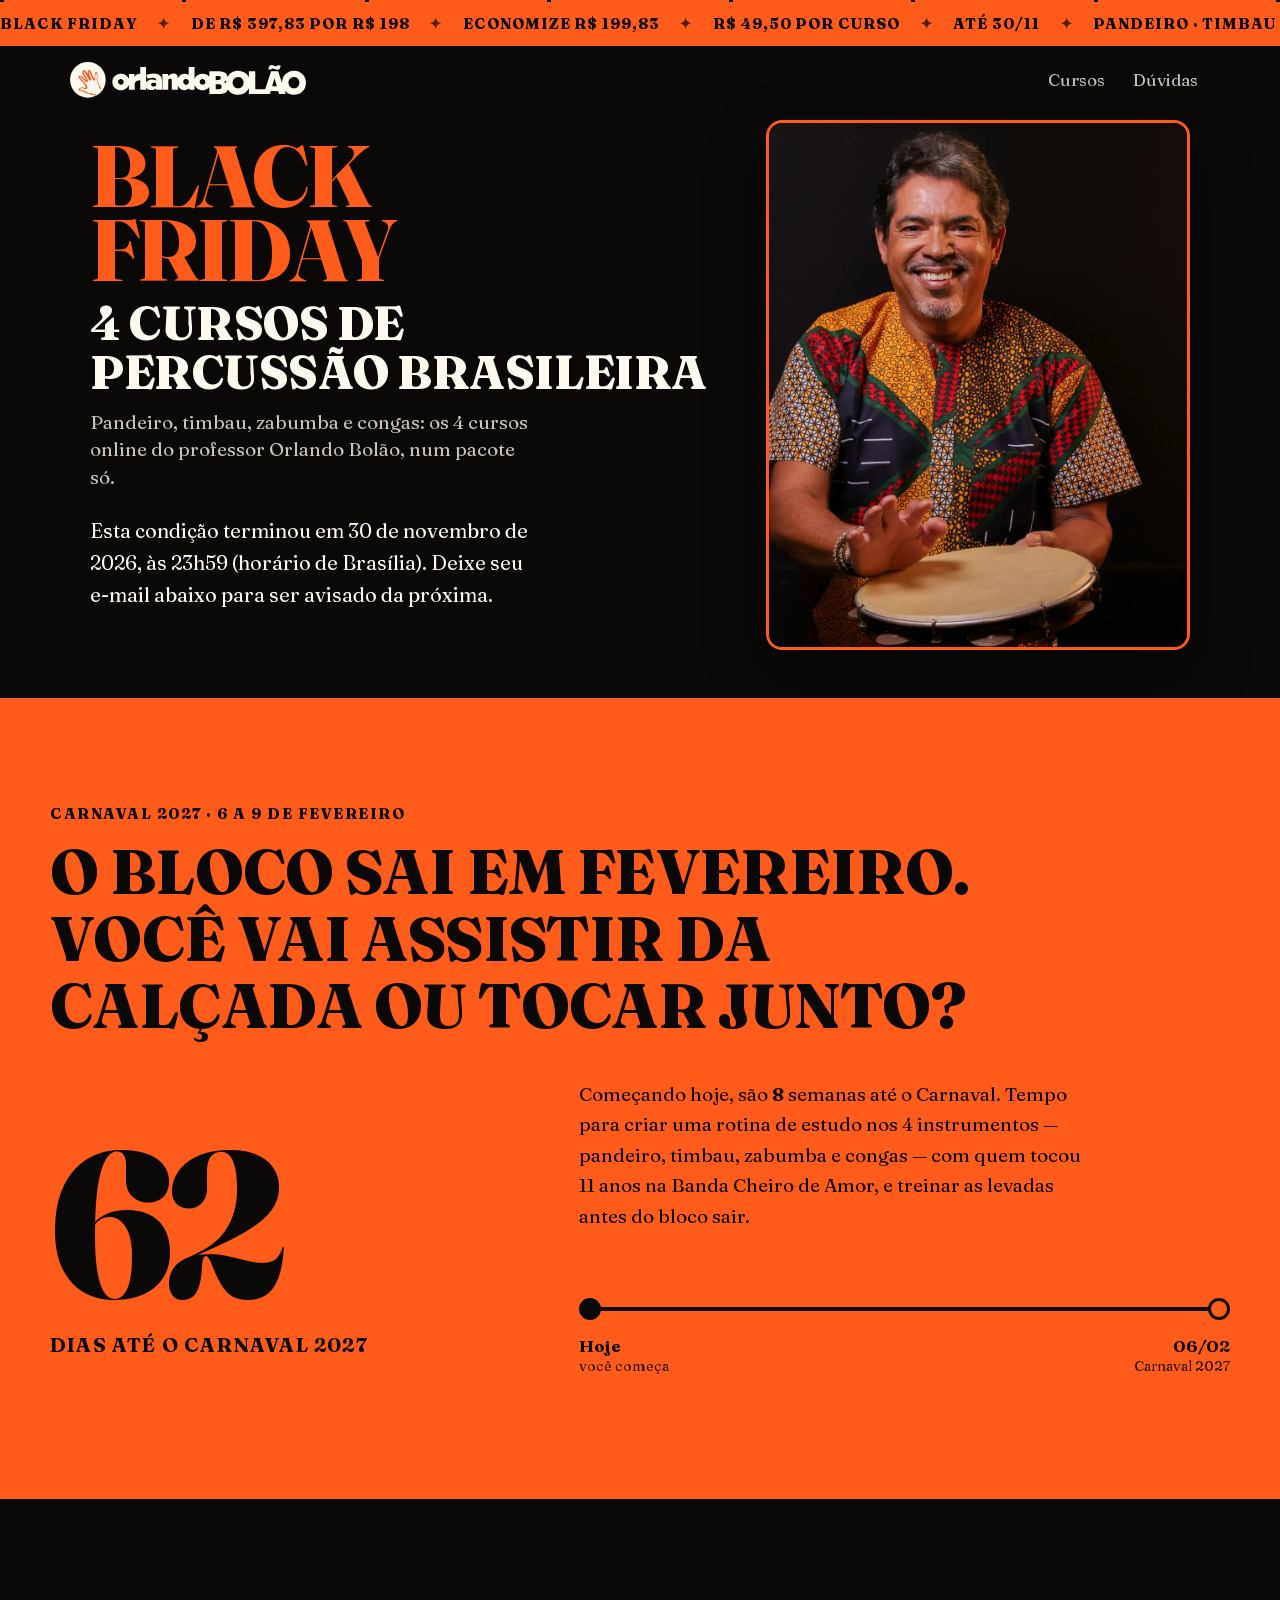
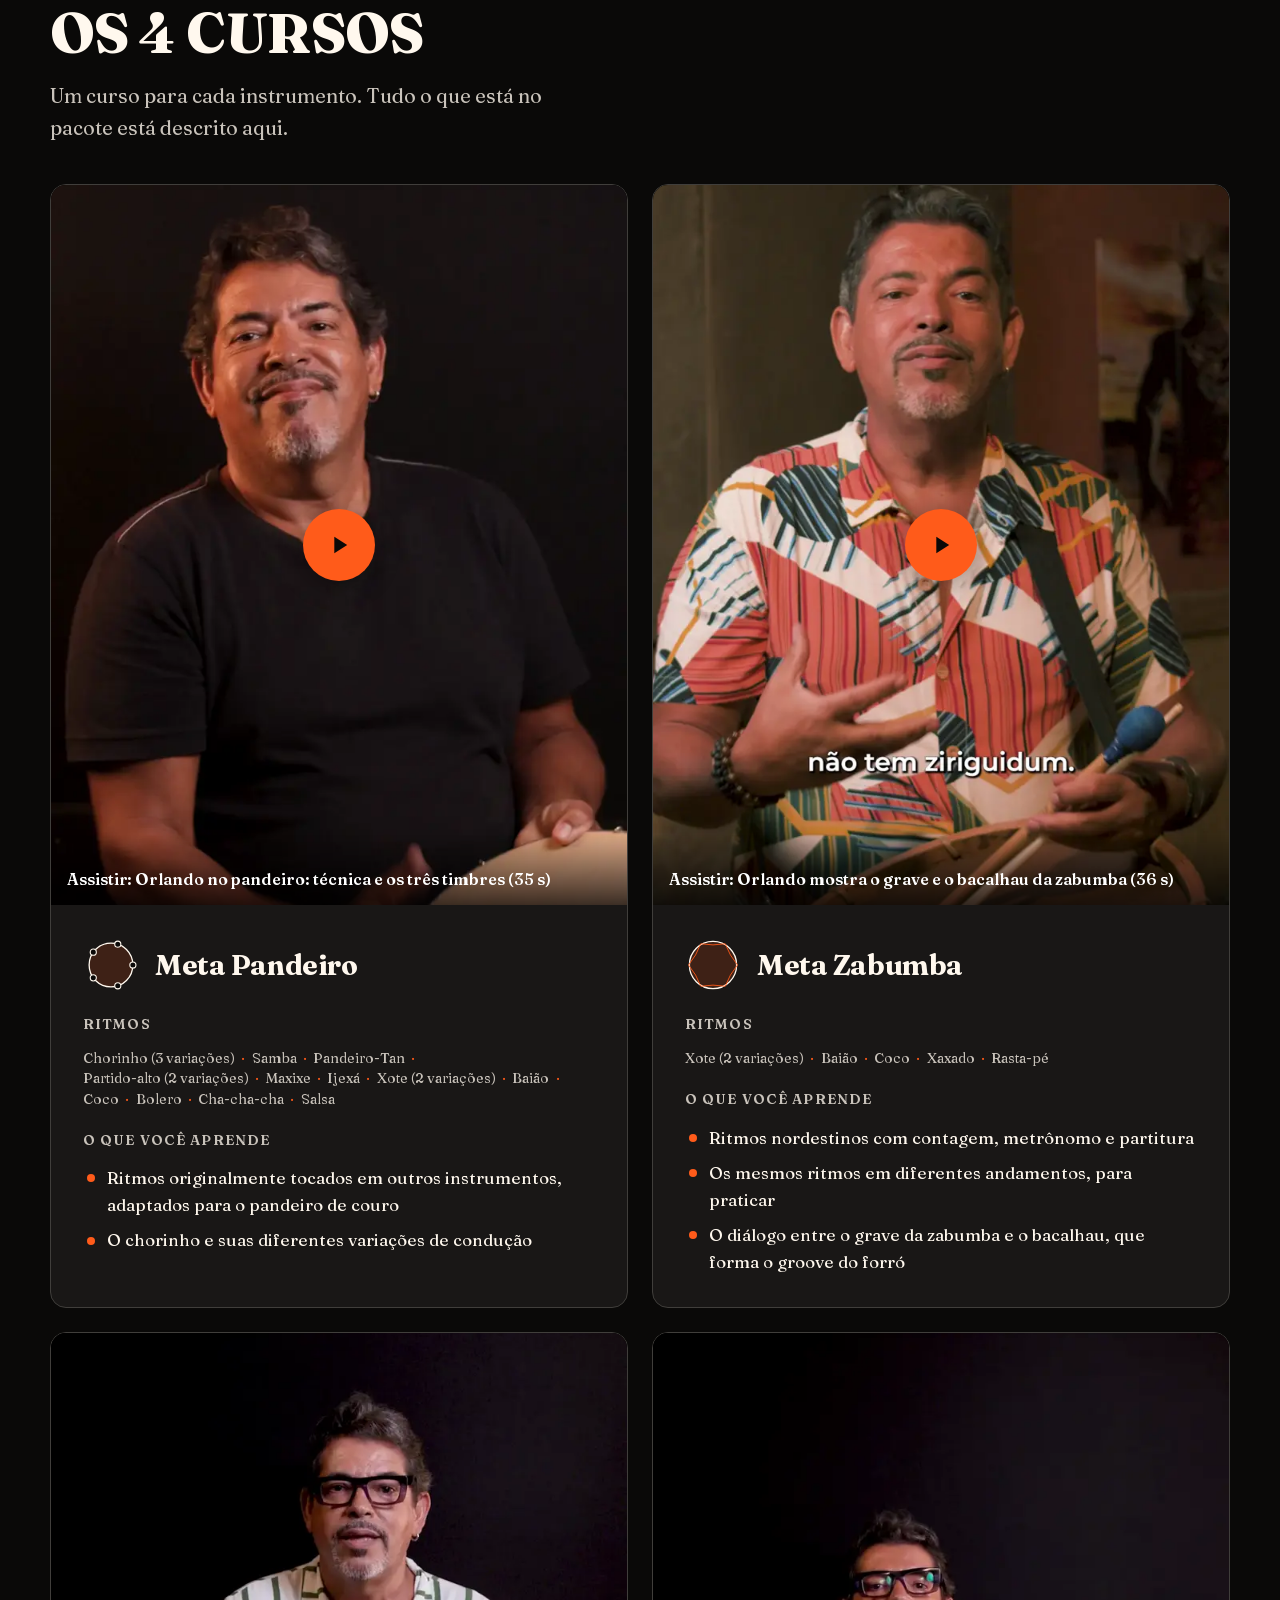
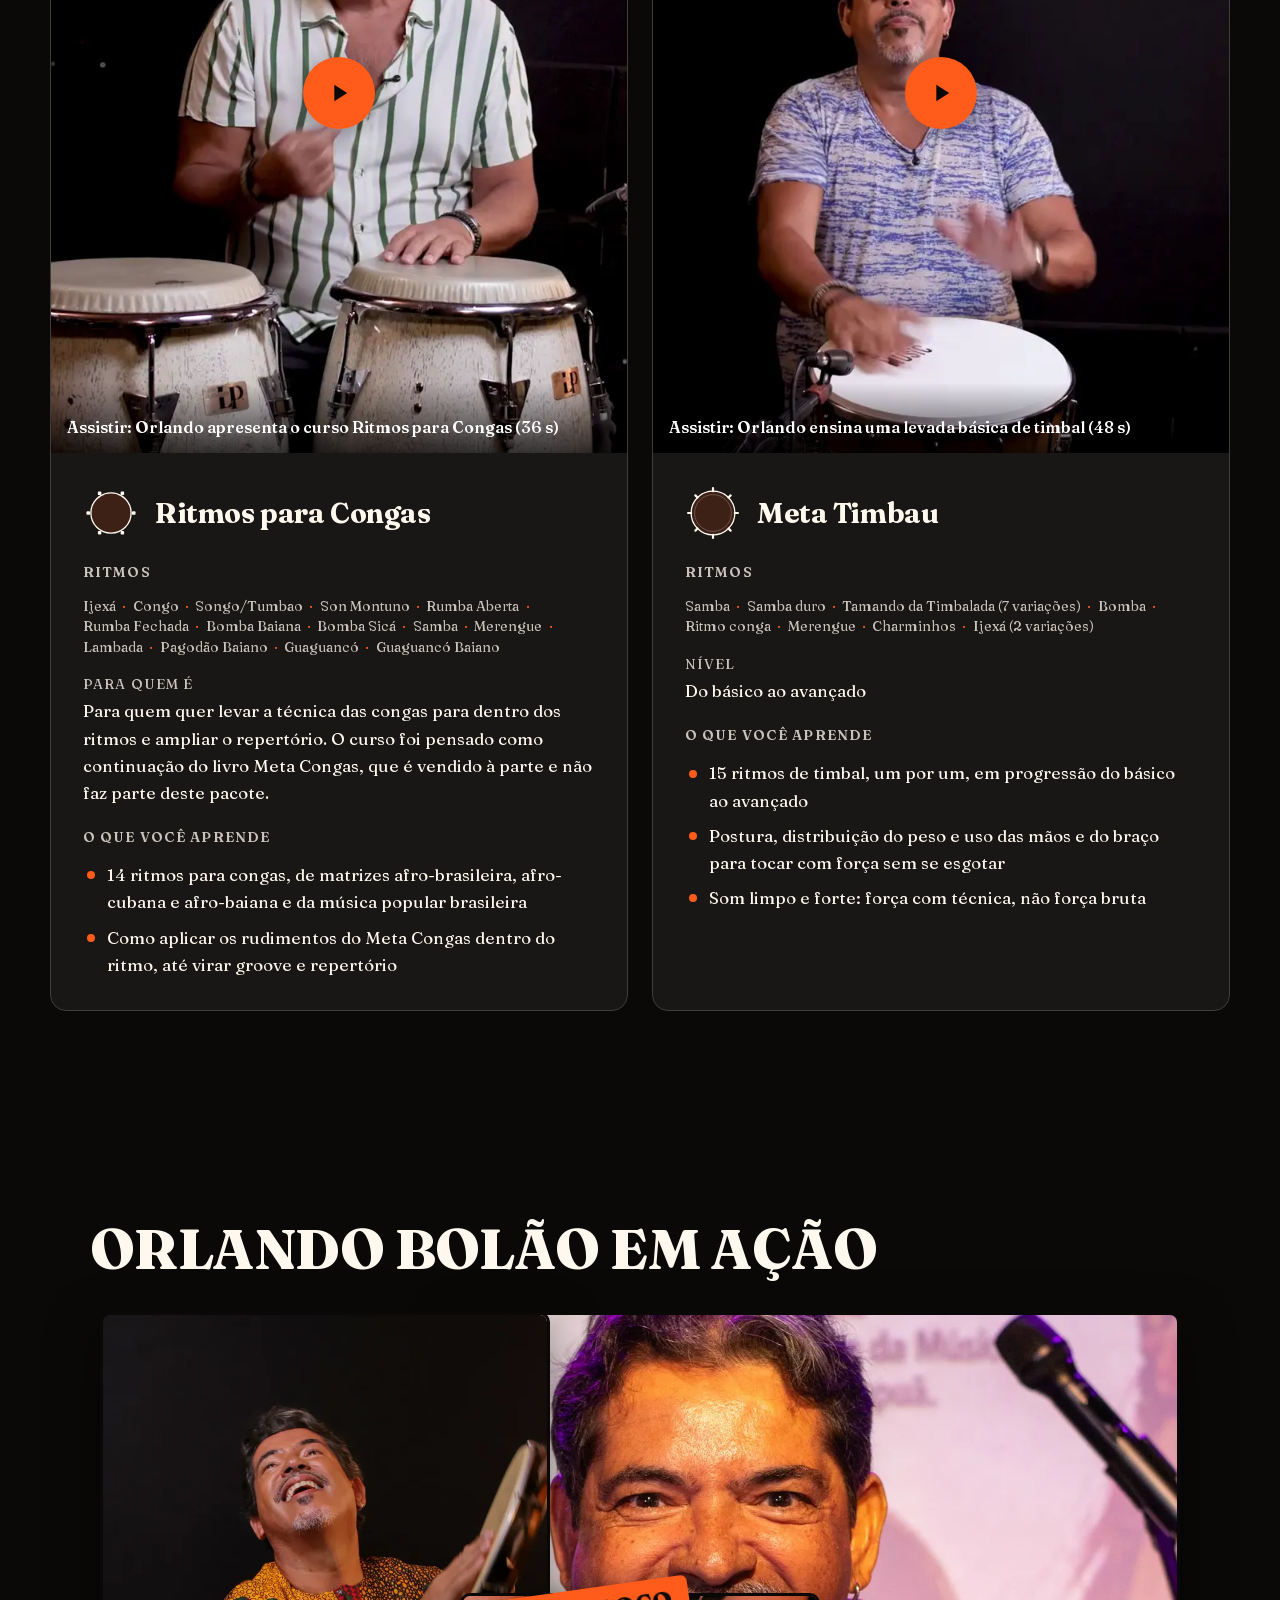
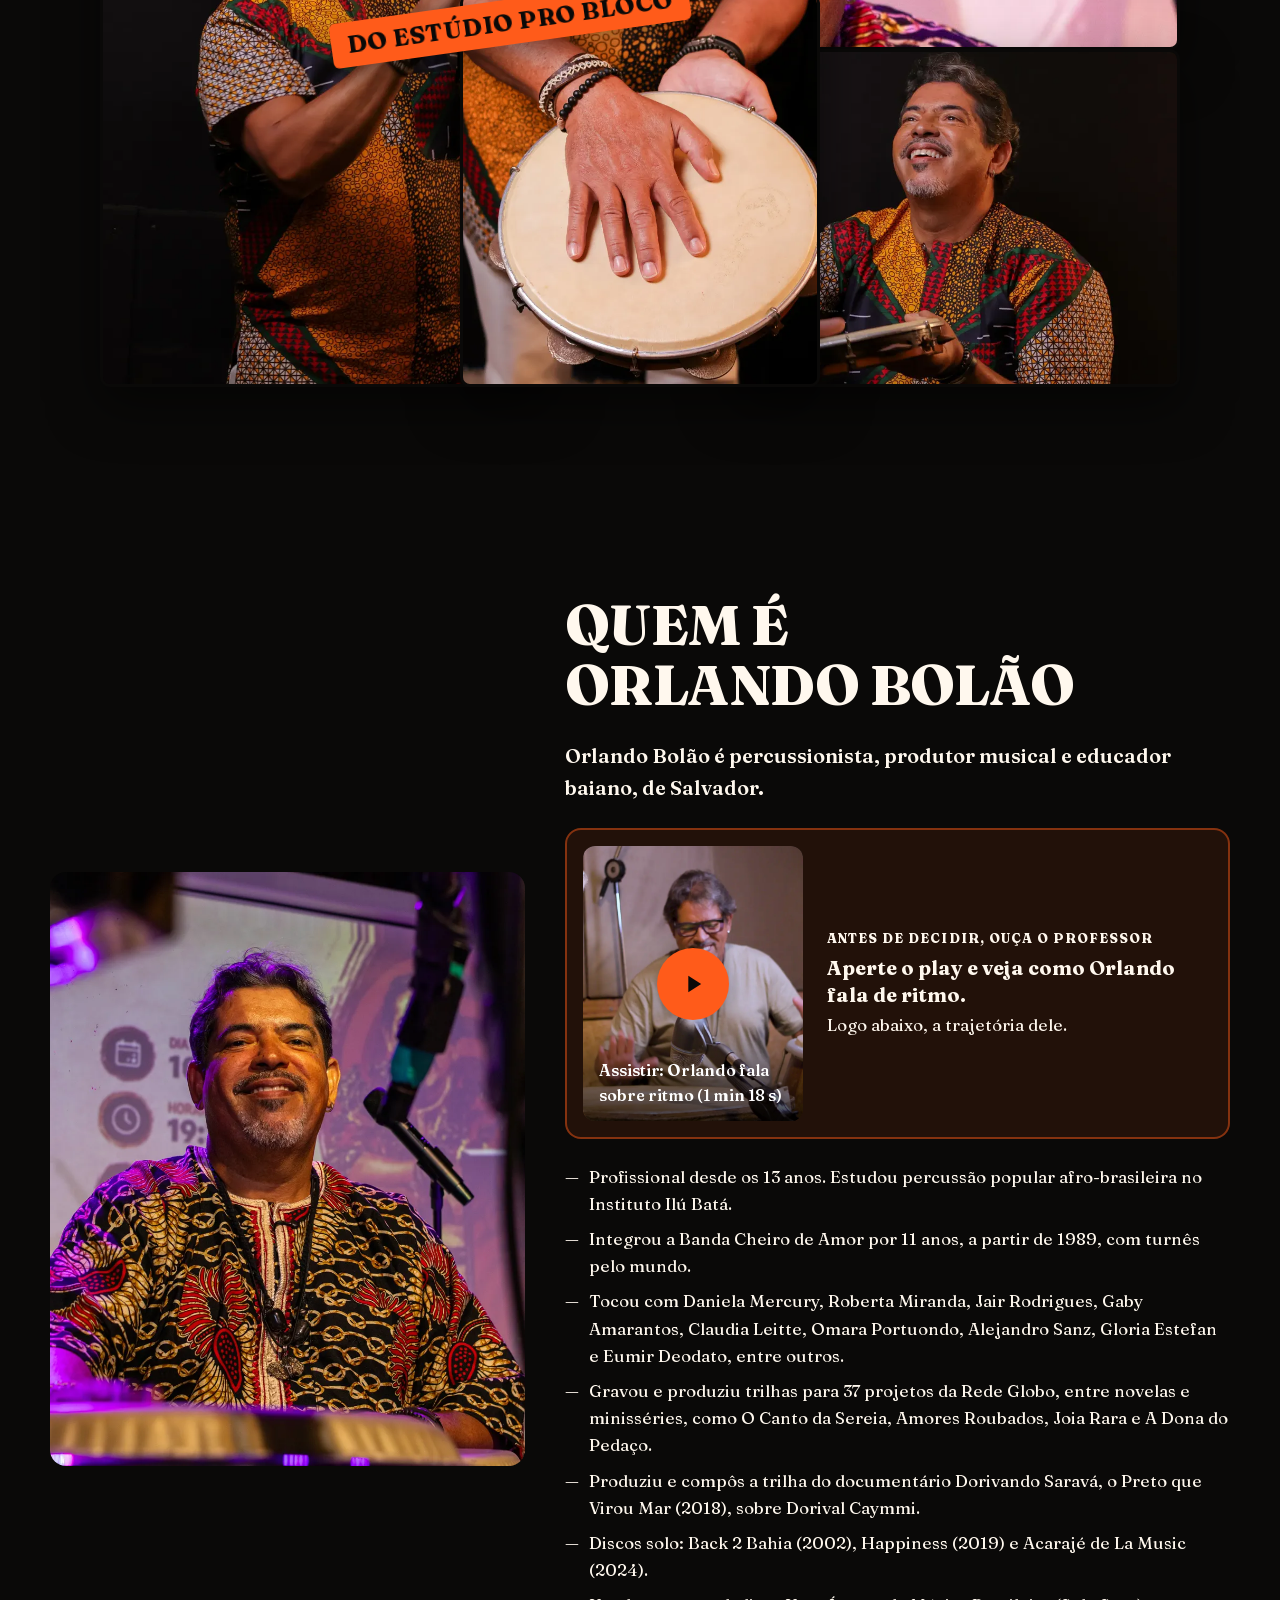
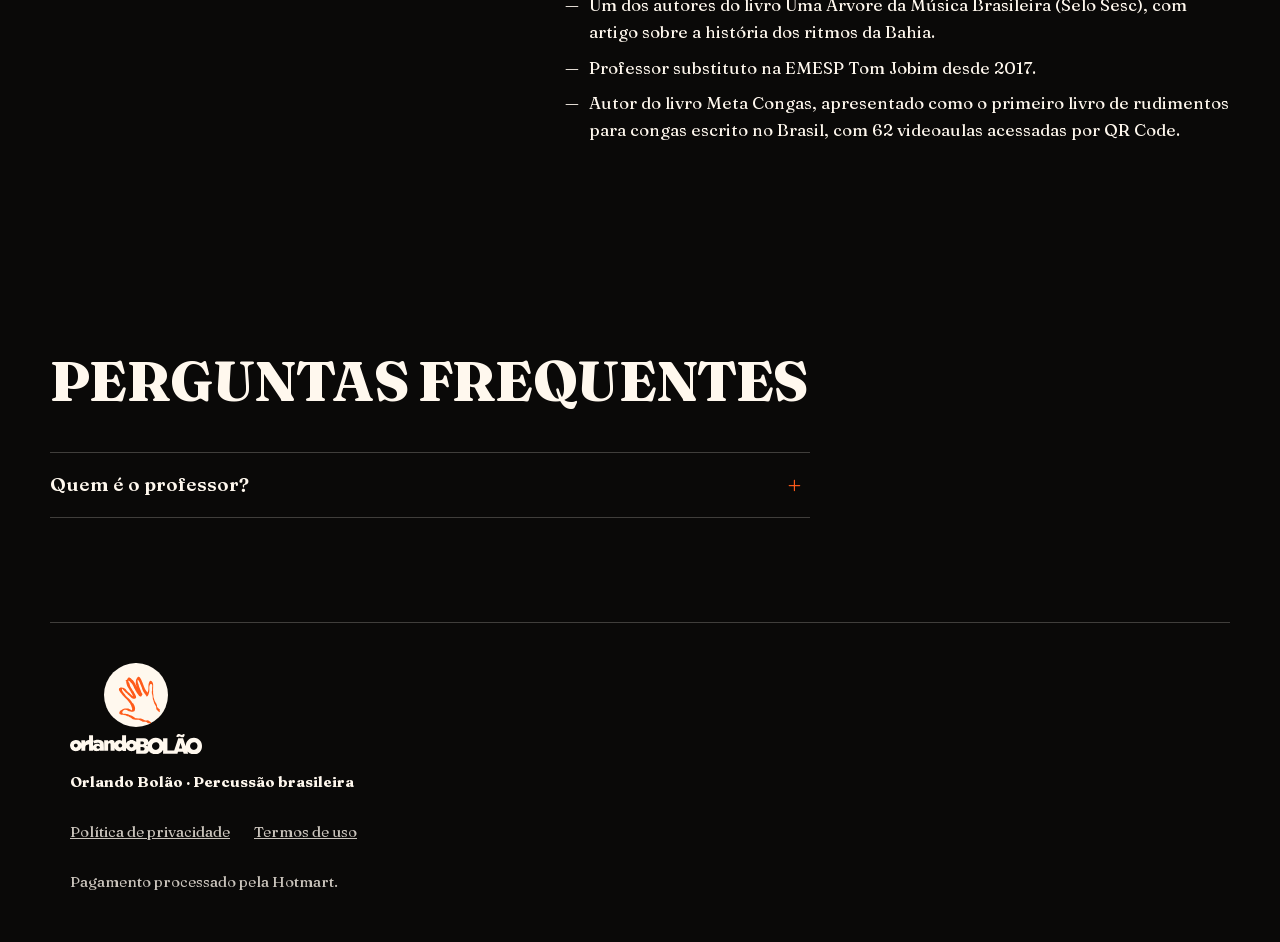
==== blackfriday/index.html @ 0de0ddd7 "Ritmos do Meta Timbau e cartões pareados por tamanho (pandeiro+zabumba, congas+timbau) Co-Authored-B" ====
<!DOCTYPE html>
<html lang="pt-BR">
<head>
<meta charset="utf-8">
<meta name="robots" content="noindex, nofollow">
<meta name="viewport" content="width=device-width, initial-scale=1">
<script>(function(){try{var q=location.search,m=/[?&]var=(a|b)(&|$)/i.exec(q),c=/(?:^|; )bf26_var=(a|b)/.exec(document.cookie),v=m?m[1].toLowerCase():c?c[1]:(Math.random()*100<50?"b":"a");document.cookie="bf26_var="+v+";path=/;max-age=2592000;samesite=lax";if(v==="b"){document.documentElement.style.visibility="hidden";location.replace("../blackfriday-b/"+q+location.hash)}}catch(e){}})();</script>
<title>Black Friday: 4 cursos de percussão por R$ 198 | Orlando Bolão</title>
<meta name="description" content="Meta Pandeiro, Meta Timbau, Meta Zabumba e Ritmos para Congas: os 4 cursos online do professor Orlando Bolão por R$ 198 (R$ 49,50 por curso), até 30/11.">
<meta name="theme-color" content="#1A120D">
<link rel="icon" href="favicon.svg" type="image/svg+xml">
<link rel="preload" href="fonts/fraunces-latin.woff2" as="font" type="font/woff2" crossorigin>
<style>:root{--fundo:#1A120D;--texto:#F2E6D3;--destaque:#E8692E;--superficie:#271f19;--linha:#4a4139;--suave:#c2b7a7;--botao-texto:#1A120D;--claro-fundo:#F2E6D3;--claro-texto:#1A120D;--claro-suave:#453c35;--pos-bf:23.1%}</style>
<link rel="stylesheet" href="style.css">
<script>document.documentElement.classList.add('js')</script>
<meta property="og:type" content="product">
<meta property="og:locale" content="pt_BR">
<meta property="og:title" content="Black Friday: 4 cursos de percussão por R$ 198 | Orlando Bolão">
<meta property="og:description" content="Meta Pandeiro, Meta Timbau, Meta Zabumba e Ritmos para Congas: os 4 cursos online do professor Orlando Bolão por R$ 198 (R$ 49,50 por curso), até 30/11.">
<meta name="twitter:card" content="summary">
<meta name="twitter:title" content="Black Friday: 4 cursos de percussão por R$ 198 | Orlando Bolão">
<meta name="twitter:description" content="Meta Pandeiro, Meta Timbau, Meta Zabumba e Ritmos para Congas: os 4 cursos online do professor Orlando Bolão por R$ 198 (R$ 49,50 por curso), até 30/11.">
<script type="application/ld+json">{
 "@context": "https://schema.org",
 "@graph": [
  {
   "@type": "Person",
   "@id": "#orlando-bolao",
   "name": "Orlando Bolão",
   "jobTitle": "Professor de percussão brasileira",
   "description": "Orlando Bolão é percussionista, produtor musical e educador baiano, de Salvador."
  },
  {
   "@type": "Product",
   "name": "Combo 4 cursos de percussão — Orlando Bolão",
   "description": "Os 4 cursos online de percussão brasileira do professor Orlando Bolão: Meta Pandeiro, Meta Timbau, Meta Zabumba, Ritmos para Congas.",
   "brand": {
    "@type": "Brand",
    "name": "Orlando Bolão"
   },
   "offers": {
    "@type": "Offer",
    "price": "198.00",
    "priceCurrency": "BRL",
    "availability": "https://schema.org/InStock",
    "priceValidUntil": "2026-11-30"
   }
  },
  {
   "@type": "Course",
   "name": "Meta Pandeiro",
   "description": "Curso online de pandeiro do professor Orlando Bolão.",
   "provider": {
    "@type": "Person",
    "name": "Orlando Bolão"
   },
   "inLanguage": "pt-BR",
   "teaches": [
    "Ritmos originalmente tocados em outros instrumentos, adaptados para o pandeiro de couro",
    "O chorinho e suas diferentes variações de condução"
   ]
  },
  {
   "@type": "Course",
   "name": "Meta Timbau",
   "description": "Curso online de timbau do professor Orlando Bolão.",
   "provider": {
    "@type": "Person",
    "name": "Orlando Bolão"
   },
   "inLanguage": "pt-BR",
   "educationalLevel": "Do básico ao avançado",
   "teaches": [
    "15 ritmos de timbal, um por um, em progressão do básico ao avançado",
    "Postura, distribuição do peso e uso das mãos e do braço para tocar com força sem se esgotar",
    "Som limpo e forte: força com técnica, não força bruta"
   ]
  },
  {
   "@type": "Course",
   "name": "Meta Zabumba",
   "description": "Curso online de zabumba do professor Orlando Bolão.",
   "provider": {
    "@type": "Person",
    "name": "Orlando Bolão"
   },
   "inLanguage": "pt-BR",
   "teaches": [
    "Ritmos nordestinos com contagem, metrônomo e partitura",
    "Os mesmos ritmos em diferentes andamentos, para praticar",
    "O diálogo entre o grave da zabumba e o bacalhau, que forma o groove do forró"
   ]
  },
  {
   "@type": "Course",
   "name": "Ritmos para Congas",
   "description": "Para quem quer levar a técnica das congas para dentro dos ritmos e ampliar o repertório. O curso foi pensado como continuação do livro Meta Congas, que é vendido à parte e não faz parte deste pacote.",
   "provider": {
    "@type": "Person",
    "name": "Orlando Bolão"
   },
   "inLanguage": "pt-BR",
   "teaches": [
    "14 ritmos para congas, de matrizes afro-brasileira, afro-cubana e afro-baiana e da música popular brasileira",
    "Como aplicar os rudimentos do Meta Congas dentro do ritmo, até virar groove e repertório"
   ]
  },
  {
   "@type": "FAQPage",
   "mainEntity": [
    {
     "@type": "Question",
     "name": "Quem é o professor?",
     "acceptedAnswer": {
      "@type": "Answer",
      "text": "Orlando Bolão é percussionista, produtor musical e educador baiano, de Salvador. Profissional desde os 13 anos. Estudou percussão popular afro-brasileira no Instituto Ilú Batá. Integrou a Banda Cheiro de Amor por 11 anos, a partir de 1989, com turnês pelo mundo. Tocou com Daniela Mercury, Roberta Miranda, Jair Rodrigues, Gaby Amarantos, Claudia Leitte, Omara Portuondo, Alejandro Sanz, Gloria Estefan e Eumir Deodato, entre outros. Gravou e produziu trilhas para 37 projetos da Rede Globo, entre novelas e minisséries, como O Canto da Sereia, Amores Roubados, Joia Rara e A Dona do Pedaço. Produziu e compôs a trilha do documentário Dorivando Saravá, o Preto que Virou Mar (2018), sobre Dorival Caymmi. Discos solo: Back 2 Bahia (2002), Happiness (2019) e Acarajé de La Music (2024). Um dos autores do livro Uma Árvore da Música Brasileira (Selo Sesc), com artigo sobre a história dos ritmos da Bahia. Professor substituto na EMESP Tom Jobim desde 2017. Autor do livro Meta Congas, apresentado como o primeiro livro de rudimentos para congas escrito no Brasil, com 62 videoaulas acessadas por QR Code."
     }
    }
   ]
  }
 ]
}</script>
</head>
<body>
<a class="pular" href="#conteudo">Pular para o conteúdo</a>
<div class="pulsacao" aria-hidden="true"><span data-para="topo"></span><span data-para="carnaval"></span><span data-para="cursos"></span><span data-para="preco"></span><span data-para="professor"></span><span data-para="faq"></span><span data-para="final"></span></div>
<p class="faixa"><span class="so-ativa">Black Friday · condição válida até 30 de novembro de 2026, às 23h59 (horário de Brasília)</span><span class="so-futura">Black Friday · a condição começa em </span><span class="so-encerrada">A condição de Black Friday terminou em 30 de novembro de 2026, às 23h59 (horário de Brasília)</span></p>
<header class="cabecalho">
  <span class="marca"><svg class="logo logo-h" viewBox="0 0 2513 380" role="img" aria-label="Orlando Bolão"><g transform="translate(-148.1 -67.6) scale(0.31879)"><circle cx="1060.5" cy="808" r="596" class="m-circ"/><g transform="translate(0 1868) scale(0.1 -0.1)"><path class="m-mao" d="M11021 13983 c-60 -24 -251 -238 -279 -312 -3 -9 -22 -43 -42 -76 -20 -33 -43 -78 -50 -100 -7 -22 -21 -57 -31 -77 -12 -23 -19 -59 -19 -95 0 -32 -7 -115 -15 -184 -29 -266 -30 -380 0 -524 14 -71 33 -140 41 -153 16 -24 74 -215 74 -243 0 -9 10 -28 21 -43 12 -15 19 -30 15 -33 -9 -9 -36 18 -36 36 0 10 -11 28 -24 40 -13 13 -27 34 -31 48 -3 14 -16 40 -29 57 -30 40 -106 191 -106 210 0 42 -106 260 -165 341 -12 17 -25 38 -28 47 -9 24 -102 163 -146 217 -41 50 -52 67 -98 138 -18 27 -63 77 -100 110 -38 33 -133 124 -213 201 -116 113 -159 148 -215 176 -175 87 -298 108 -364 62 -20 -14 -42 -26 -47 -26 -26 0 -88 -96 -98 -152 -5 -27 -17 -45 -41 -64 -23 -17 -35 -35 -35 -50 0 -35 -52 -144 -69 -144 -8 0 -22 7 -32 16 -26 23 -56 9 -88 -41 -22 -35 -30 -41 -45 -33 -39 22 -64 -59 -35 -115 19 -36 62 -77 81 -77 33 0 44 -44 18 -77 -26 -33 -22 -89 14 -168 15 -34 21 -62 18 -88 -3 -27 3 -55 22 -96 17 -39 26 -76 26 -110 0 -39 9 -71 39 -134 22 -45 42 -104 46 -130 6 -43 61 -167 86 -191 5 -6 9 -16 9 -23 0 -13 24 -51 147 -240 29 -44 53 -84 53 -87 0 -3 25 -42 55 -88 30 -45 55 -86 55 -91 0 -5 20 -39 44 -76 24 -36 51 -81 60 -98 9 -18 29 -47 45 -65 28 -32 79 -117 149 -248 19 -36 44 -77 56 -92 12 -14 32 -45 46 -69 14 -23 35 -57 47 -76 13 -18 25 -46 29 -61 7 -32 50 -119 73 -147 10 -11 27 -47 40 -80 24 -63 42 -104 66 -145 20 -33 15 -75 -7 -75 -10 0 -80 57 -155 127 -271 250 -477 434 -552 494 -119 95 -417 402 -507 523 -63 84 -251 279 -278 287 -12 4 -61 26 -109 50 -49 24 -99 44 -112 44 -14 0 -59 11 -101 25 -42 14 -100 25 -128 25 -28 0 -91 9 -140 20 -110 24 -140 25 -191 1 -22 -10 -59 -21 -83 -25 -174 -27 -268 -186 -216 -366 8 -30 19 -79 24 -108 5 -30 15 -61 22 -70 8 -10 31 -51 52 -92 21 -41 55 -95 75 -120 21 -25 52 -70 71 -100 19 -30 60 -82 90 -115 31 -33 77 -89 103 -125 158 -220 412 -511 547 -625 26 -22 70 -67 98 -101 50 -60 75 -83 151 -139 23 -16 48 -39 56 -51 8 -12 47 -49 87 -82 90 -75 260 -262 328 -362 28 -41 85 -120 126 -175 41 -55 91 -125 111 -155 20 -30 51 -67 68 -82 55 -47 105 -130 110 -181 5 -55 30 -107 91 -190 24 -34 44 -70 44 -80 0 -11 9 -36 20 -56 21 -39 80 -214 80 -238 0 -8 9 -27 19 -42 11 -15 22 -45 26 -66 3 -22 18 -64 32 -93 25 -51 26 -58 20 -175 -12 -225 -47 -264 -171 -188 -18 12 -40 21 -49 21 -21 0 -82 36 -137 81 -25 20 -61 45 -80 54 -19 10 -64 37 -100 61 -103 68 -204 84 -532 84 -242 0 -263 -1 -292 -20 -23 -14 -64 -22 -143 -30 -140 -13 -282 -63 -328 -116 -12 -13 -69 -52 -180 -122 -201 -127 -251 -175 -289 -278 -16 -44 -38 -89 -48 -101 -11 -11 -22 -41 -25 -65 -3 -23 -12 -55 -19 -70 -27 -53 -1 -118 87 -221 102 -120 171 -147 370 -144 101 1 149 -3 194 -16 33 -10 117 -22 187 -27 90 -7 138 -15 165 -29 22 -11 72 -22 118 -26 53 -5 89 -13 107 -26 14 -10 37 -19 51 -19 13 0 36 -9 50 -20 14 -11 61 -34 104 -51 43 -16 96 -38 118 -49 22 -10 64 -24 94 -30 30 -6 59 -14 65 -19 6 -4 25 -11 41 -15 17 -4 77 -37 133 -72 111 -70 156 -97 212 -126 19 -10 52 -30 72 -45 77 -59 131 -100 219 -169 68 -55 101 -73 133 -78 23 -4 53 -13 67 -20 14 -7 50 -19 80 -26 30 -7 74 -19 99 -27 25 -8 99 -19 165 -24 66 -5 149 -12 184 -15 35 -4 134 -1 220 6 161 13 189 11 291 -24 75 -25 173 -56 211 -66 84 -22 336 -154 387 -202 80 -77 153 -91 497 -93 l271 -2 57 -33 c32 -18 70 -48 84 -67 15 -19 58 -52 97 -74 39 -22 94 -54 121 -72 73 -46 231 -53 299 -13 62 36 119 31 87 -8 -36 -43 49 -33 119 15 63 43 67 48 48 67 -9 9 -8 16 5 30 39 43 17 81 -78 127 -41 21 -103 62 -136 91 -56 51 -221 164 -290 200 -36 18 -104 13 -219 -19 -56 -15 -105 -20 -195 -20 -140 0 -182 12 -253 72 -59 50 -259 154 -377 197 -49 17 -108 39 -130 48 -22 8 -51 15 -65 16 -14 0 -40 9 -58 20 -33 20 -43 22 -268 41 -97 8 -143 7 -174 -1 -78 -21 -199 -18 -257 8 -46 20 -66 22 -190 20 -167 -2 -195 8 -343 123 -52 41 -118 90 -146 109 -161 110 -225 150 -239 150 -9 0 -43 22 -78 49 -77 60 -129 87 -187 96 -25 4 -62 15 -83 26 -21 10 -52 19 -70 19 -20 0 -47 10 -67 25 -19 14 -46 25 -60 25 -14 0 -35 7 -46 15 -81 56 -291 135 -362 135 -12 0 -49 9 -80 19 -32 11 -115 25 -186 31 -71 6 -172 20 -225 31 -53 11 -149 22 -213 24 -136 4 -126 0 -206 87 -93 101 -96 162 -16 323 56 112 104 171 182 221 32 20 69 45 84 55 56 39 117 52 238 50 152 -3 191 -13 277 -71 40 -28 75 -50 79 -50 3 0 35 -20 70 -45 36 -25 77 -48 91 -51 15 -4 42 -18 61 -31 19 -12 40 -23 47 -23 7 0 32 -9 56 -20 24 -11 59 -20 76 -20 18 0 60 -9 93 -21 32 -11 94 -24 137 -28 43 -4 93 -15 110 -25 40 -20 134 -21 173 -1 16 8 61 17 102 21 85 7 241 53 313 92 55 30 75 59 75 113 0 20 7 55 15 78 52 149 70 388 35 480 -12 29 -28 83 -36 120 -8 36 -25 82 -38 101 -15 23 -25 57 -28 97 -5 49 -13 72 -45 120 -22 32 -43 74 -47 94 -3 20 -26 65 -51 100 -25 35 -45 69 -45 75 0 18 -42 52 -90 73 -45 20 -67 43 -125 132 -16 25 -48 68 -70 95 -22 27 -58 76 -80 109 -106 164 -392 480 -540 595 -51 40 -470 455 -553 549 -75 85 -132 158 -132 171 0 5 -25 38 -56 72 -31 35 -71 84 -88 109 -17 26 -68 92 -113 148 -219 269 -309 473 -288 652 14 123 54 119 155 -16 21 -27 50 -61 65 -75 15 -14 55 -61 90 -105 34 -44 84 -100 111 -124 27 -25 79 -80 115 -124 36 -43 79 -86 95 -96 16 -10 56 -43 89 -75 33 -31 80 -71 105 -89 24 -17 76 -64 115 -102 38 -39 93 -88 120 -110 49 -38 77 -64 315 -285 126 -116 306 -299 349 -354 36 -45 112 -109 160 -133 20 -10 48 -26 64 -36 19 -13 64 -22 145 -31 64 -7 127 -17 139 -24 72 -39 325 58 376 145 22 38 26 144 11 268 -8 65 -18 94 -52 153 -23 41 -42 76 -42 78 0 11 -80 173 -89 178 -5 4 -13 21 -16 39 -8 37 -28 73 -96 174 -27 39 -49 76 -49 83 0 6 -11 28 -25 48 -14 20 -25 42 -25 48 0 14 -54 102 -134 219 -32 47 -70 107 -84 133 -14 26 -40 64 -58 86 -18 21 -42 57 -54 80 -12 22 -34 64 -50 91 -16 28 -34 61 -41 75 -7 14 -29 45 -48 69 -43 54 -75 104 -96 151 -25 55 -54 109 -103 188 -32 53 -46 88 -52 130 -4 31 -17 77 -28 102 -12 25 -22 63 -22 86 0 30 -8 53 -31 83 -26 37 -31 53 -33 114 -3 93 -34 159 -92 200 -24 17 -48 44 -54 60 -5 17 -24 52 -41 79 l-32 49 18 39 c17 38 17 79 0 123 -6 13 -2 17 16 17 46 0 111 -44 213 -143 57 -56 147 -142 200 -192 53 -49 107 -104 119 -121 12 -17 47 -65 78 -105 114 -152 247 -358 284 -439 21 -47 43 -92 51 -100 12 -14 23 -41 64 -155 10 -27 33 -77 52 -110 19 -34 40 -75 46 -93 6 -17 24 -51 40 -74 38 -55 102 -176 102 -192 0 -19 67 -143 105 -196 18 -25 40 -61 49 -80 29 -64 76 -142 122 -204 25 -34 74 -106 109 -161 119 -187 241 -351 290 -391 20 -16 69 -59 109 -96 88 -80 160 -118 236 -125 53 -5 58 -3 100 32 51 43 86 90 96 130 4 15 27 53 52 83 50 61 92 155 92 204 0 22 -12 51 -35 83 -44 62 -95 140 -117 180 -35 64 -88 178 -88 191 0 7 -11 34 -25 60 -14 26 -25 55 -25 64 0 16 -21 67 -71 176 -10 22 -19 48 -19 58 0 9 -11 34 -25 54 -14 20 -25 44 -25 52 0 8 -8 31 -19 50 -10 19 -22 50 -26 69 -4 19 -16 48 -26 65 -10 17 -19 38 -19 46 0 8 -10 33 -21 55 -12 22 -28 63 -35 90 -18 71 -53 165 -70 189 -8 11 -14 39 -14 61 -1 22 -10 65 -21 95 -11 30 -25 78 -30 107 -5 28 -18 72 -29 98 -11 26 -20 54 -20 63 0 10 -11 37 -24 62 -28 54 -76 190 -76 217 0 11 -9 53 -20 94 -21 79 -29 369 -11 398 23 35 130 -63 175 -160 9 -19 27 -52 40 -74 14 -22 35 -60 48 -85 13 -25 41 -69 61 -99 20 -29 37 -58 37 -65 0 -6 12 -33 25 -61 14 -27 25 -57 25 -65 0 -8 9 -29 19 -46 10 -17 22 -51 26 -75 8 -48 35 -107 70 -154 12 -16 25 -43 29 -60 4 -16 15 -48 25 -70 19 -41 32 -74 58 -155 8 -25 34 -85 57 -135 64 -135 87 -195 97 -245 4 -25 17 -71 28 -102 12 -32 21 -65 21 -75 0 -10 31 -81 69 -158 39 -77 75 -160 81 -185 7 -25 31 -74 54 -110 24 -36 77 -119 119 -185 42 -66 93 -142 113 -169 21 -27 62 -85 91 -130 30 -44 65 -92 78 -106 37 -41 125 -162 125 -174 0 -6 9 -22 20 -36 11 -14 20 -32 20 -41 0 -15 35 -68 74 -111 22 -25 66 -7 111 45 20 23 63 71 96 107 60 66 102 146 115 220 3 19 15 51 26 70 13 22 22 61 25 110 3 41 14 91 23 110 79 160 116 509 90 835 -29 351 40 672 175 823 49 55 76 64 111 37 10 -8 40 -17 66 -21 72 -10 149 -82 171 -161 25 -90 32 -296 11 -358 -20 -63 -29 -322 -17 -520 10 -152 0 -230 -34 -267 -29 -32 -24 -440 6 -516 12 -29 21 -61 21 -70 0 -10 11 -33 23 -52 15 -22 26 -57 30 -95 3 -33 15 -85 25 -115 18 -52 23 -101 38 -370 7 -142 33 -297 55 -340 11 -19 19 -44 19 -55 0 -11 11 -42 25 -70 13 -27 25 -59 25 -70 0 -11 9 -33 19 -49 12 -17 23 -57 27 -95 3 -36 13 -79 21 -95 19 -37 51 -127 69 -196 14 -49 37 -106 68 -165 5 -11 17 -34 26 -51 9 -17 26 -44 38 -59 12 -15 22 -34 22 -42 0 -31 88 -180 158 -267 57 -71 70 -123 82 -351 7 -122 17 -209 25 -225 7 -14 16 -40 20 -58 4 -21 21 -44 47 -65 113 -90 268 -245 268 -266 0 -4 20 -20 44 -35 25 -16 68 -54 95 -86 75 -87 125 -89 161 -7 24 56 19 157 -10 194 -25 33 -25 47 4 108 20 44 21 54 10 80 -7 17 -20 51 -29 77 -14 42 -21 49 -55 58 -23 6 -49 24 -65 43 -15 17 -50 52 -79 77 -29 25 -103 97 -164 162 l-112 116 0 150 c0 137 -2 153 -23 193 -13 24 -38 82 -56 129 -18 47 -45 107 -58 135 -27 52 -31 58 -113 164 -28 35 -50 71 -50 79 0 8 -22 54 -50 102 -27 48 -50 94 -50 101 0 8 -8 28 -18 44 -10 17 -22 44 -26 60 -4 17 -14 37 -22 46 -8 9 -21 47 -28 85 -8 38 -21 89 -30 113 -9 24 -16 53 -16 65 0 11 -7 34 -16 51 -8 16 -20 52 -25 80 -5 27 -21 73 -34 100 -51 108 -53 121 -59 340 -4 165 -9 226 -25 285 -11 41 -22 102 -26 135 -3 33 -13 83 -22 112 -14 48 -14 56 1 93 15 37 15 69 4 336 -9 241 -9 313 2 388 13 93 16 683 4 831 -6 74 -42 202 -74 271 -11 22 -20 45 -20 51 0 63 -174 275 -237 288 -15 3 -56 13 -90 21 -110 25 -138 15 -207 -74 -88 -115 -146 -231 -174 -347 -61 -255 -65 -295 -69 -810 -4 -357 -8 -486 -17 -505 -7 -14 -27 -52 -45 -85 -25 -47 -34 -79 -40 -145 -8 -83 -48 -190 -71 -190 -5 0 -24 18 -42 41 -18 23 -51 62 -73 88 -23 26 -54 68 -70 94 -17 26 -60 88 -97 138 -38 49 -68 96 -68 103 0 8 -7 20 -17 27 -9 8 -22 28 -30 44 -7 17 -27 53 -43 80 -47 79 -100 192 -100 213 0 11 -8 30 -18 43 -27 34 -70 133 -78 177 -4 20 -17 58 -30 84 -13 26 -24 54 -24 63 0 19 -35 121 -70 205 -14 36 -39 99 -55 140 -15 41 -49 125 -76 186 -27 61 -49 116 -49 122 0 6 -20 51 -45 101 -25 50 -45 96 -45 102 0 16 -42 113 -101 235 -27 55 -49 104 -49 109 0 4 -15 31 -34 60 -19 28 -45 71 -59 96 -103 190 -205 328 -242 329 -6 0 -18 9 -28 20 -17 20 -146 29 -186 13z m-2074 -638 c8 -22 -6 -33 -17 -15 -13 20 -12 30 0 30 6 0 13 -7 17 -15z"/></g></g><g transform="translate(400 -28)"><g transform="translate(0,442) scale(0.1,-0.1)"><path class="m-letra" d="M17371 3799 c-139 -45 -219 -168 -228 -350 l-6 -95 143 -17 c79 -10 144 -16 144 -15 33 79 49 100 84 115 59 25 132 12 272 -46 259 -110 396 -106 528 14 74 66 127 235 108 337 l-6 35 -108 12 c-59 6 -121 14 -138 17 -29 5 -33 2 -55 -43 -52 -105 -133 -108 -369 -12 -185 75 -258 84 -369 48z M3480 3260 l0 -360 -44 0 c-270 0 -516 -167 -543 -369 -13 -94 -23 -29 -23 144 l0 185 -300 0 -300 0 0 -262 -1 -263 -22 50 c-156 350 -472 534 -876 512 -427 -23 -757 -287 -844 -673 -110 -482 166 -938 638 -1056 127 -32 371 -32 495 -1 263 67 469 235 581 477 l28 61 1 -257 0 -258 310 0 310 0 0 279 c0 393 17 464 137 584 91 91 193 131 361 143 l92 7 0 -507 0 -506 310 0 310 0 0 108 1 107 27 -35 c123 -162 272 -225 532 -224 210 1 341 41 451 141 l38 34 6 -38 c4 -21 9 -50 11 -66 l6 -27 314 0 314 0 0 518 c0 642 -10 705 -132 888 -200 299 -695 394 -1287 248 -124 -31 -261 -82 -261 -98 0 -15 149 -378 159 -389 5 -5 36 3 71 17 254 103 609 112 745 18 55 -38 75 -82 75 -164 l0 -67 -92 44 c-142 66 -208 80 -373 79 -123 -1 -150 -4 -220 -27 -148 -49 -263 -134 -341 -252 l-39 -58 -3 836 -2 837 -310 0 -310 0 0 -360z m-1935 -973 c285 -146 189 -560 -130 -561 -345 -2 -427 460 -102 576 72 26 165 20 232 -15z m3466 -367 c151 -46 212 -169 140 -282 -68 -106 -261 -140 -403 -70 -79 39 -109 76 -116 142 -16 168 175 274 379 210z M8640 3185 c0 -239 -3 -435 -7 -435 -5 0 -21 9 -38 21 -373 254 -857 117 -1076 -306 l-38 -73 -6 66 c-19 207 -87 327 -218 392 -225 110 -529 41 -745 -169 -23 -22 -44 -41 -46 -41 -2 0 -8 50 -11 110 l-8 110 -303 0 -304 0 0 -835 0 -835 310 0 310 0 0 463 c1 471 7 581 36 643 52 109 225 128 297 33 45 -61 47 -84 47 -626 l0 -513 320 0 320 0 0 223 0 222 34 -67 c132 -263 399 -429 689 -428 149 1 277 46 410 146 82 62 79 63 92 -48 l6 -58 275 0 274 0 0 253 0 252 35 -69 c111 -220 321 -386 570 -448 127 -32 371 -32 495 -1 164 41 320 131 425 245 l55 59 0 -376 0 -377 633 5 c588 4 640 6 742 25 333 63 508 189 602 431 9 23 11 21 55 -40 159 -223 437 -396 739 -460 127 -27 415 -33 539 -10 375 68 685 284 857 599 l43 77 0 -312 0 -313 1119 0 c1058 0 1120 1 1125 17 2 10 14 50 25 88 11 39 29 103 41 143 l21 72 397 -2 397 -3 44 -157 45 -158 358 0 c197 0 358 1 358 3 0 1 -27 83 -60 182 -33 99 -60 181 -60 184 0 2 42 -36 93 -85 173 -168 373 -273 618 -325 127 -27 415 -33 539 -10 640 116 1041 634 1017 1316 -11 306 -100 556 -277 780 -452 567 -1367 611 -1893 91 -213 -210 -340 -486 -369 -805 l-11 -126 -205 613 -204 612 -376 -2 -375 -3 -317 -950 -317 -950 -526 -3 -527 -2 0 955 0 955 -340 0 -340 0 0 -317 0 -317 -55 93 c-232 392 -624 611 -1095 611 -456 0 -868 -230 -1097 -612 l-40 -66 -11 81 c-41 308 -262 475 -683 516 -69 7 -339 11 -672 11 l-557 0 0 -285 0 -286 -67 68 c-338 341 -973 336 -1318 -11 -70 -70 -116 -134 -162 -226 l-33 -65 0 638 0 637 -310 0 -310 0 0 -435z m3231 -535 c121 -23 181 -82 187 -185 6 -89 -4 -129 -41 -172 -58 -66 -97 -76 -309 -81 l-188 -4 0 226 0 226 149 0 c81 0 172 -5 202 -10z m2221 -133 c179 -65 314 -214 363 -403 119 -459 -256 -875 -689 -764 -381 97 -562 523 -379 890 125 247 443 373 705 277z m5950 0 c179 -65 314 -214 363 -403 119 -459 -256 -875 -689 -764 -381 97 -562 523 -379 890 125 247 443 373 705 277z m-2134 -537 c67 -228 122 -418 122 -422 0 -5 -112 -8 -248 -8 l-249 0 121 429 c67 237 124 427 127 423 3 -4 60 -194 127 -422z m-9426 332 c231 -102 231 -459 -1 -566 -70 -32 -189 -29 -257 6 -252 132 -213 507 61 579 48 13 147 3 197 -19z m1763 -25 c285 -146 189 -560 -130 -561 -345 -2 -427 460 -102 576 72 26 165 20 232 -15z m2395 -129 c-5 -24 -12 -92 -16 -151 -4 -59 -10 -106 -13 -104 -44 24 -183 87 -203 92 -40 10 -35 16 43 54 43 20 95 56 132 92 34 32 63 58 63 59 1 0 -2 -19 -6 -42z m-730 -388 c89 -14 167 -55 204 -108 27 -37 30 -52 34 -132 7 -148 -37 -221 -164 -270 -53 -21 -81 -24 -261 -28 l-203 -4 0 276 0 276 163 0 c89 0 191 -5 227 -10z"/></g></g></svg></span>
  <nav aria-label="Nesta página"><a href="#cursos">Cursos</a><a href="#faq">Dúvidas</a></nav>
</header>
<main id="conteudo">
<section data-fx-fundo="#1A120D" data-fx-tinta="#F2E6D3" class="topo" id="topo" data-tempo="Oferta" aria-labelledby="h1">
  <div class="topo-texto">
    <h1 id="h1" data-fx="palavras">4 cursos de percussão brasileira por R$ 198</h1>
    <p class="subtitulo">Pandeiro, timbau, zabumba e congas: os 4 cursos online do professor Orlando Bolão, num pacote só.</p>
    <div class="preco-topo" data-fx="surgir" data-fx-atraso="500">
      <p class="preco-de">Separados: <s><span class="sr">de </span>R$ 397,83</s> <span class="selo-off">−50%</span></p>
      <p class="preco-grande"><span class="valor"><span class="sr">por </span>R$ 198</span> <span class="preco-obs">pelos 4 cursos</span></p>
      <p class="economia">Você economiza R$ 199,83</p>
      <p class="por-curso">R$ 49,50 por curso</p>
    </div>
    <div class="aviso-oferta" role="status">
  <p class="so-futura">A condição de R$ 198 pelos 4 cursos ainda não começou.</p>
  <p class="so-encerrada">Esta condição terminou em 30 de novembro de 2026, às 23h59 (horário de Brasília). Deixe seu e-mail abaixo para ser avisado da próxima.</p>
</div>
    <div class="acoes" id="acoes-topo">
      <a class="btn-comprar" href="#checkout-pendente" data-local="topo" data-checkout-pendente aria-disabled="true">Quero os 4 cursos por R$ 198</a>
    </div>
  </div>
  <div class="topo-midia">
    <figure class="topo-foto"><img src="assets/fotos/orlando-pandeiro-sorriso.webp" alt="Orlando Bolão sorrindo enquanto toca pandeiro, em estúdio com fundo preto" width="1000" height="1250" fetchpriority="high" sizes="(min-width: 860px) 40vw, 100vw"></figure>
  </div>
</section>
<section data-fx-fundo="#1A120D" data-fx-tinta="#F2E6D3" class="carnaval" id="carnaval" data-tempo="Carnaval" aria-labelledby="h-carnaval" data-carnaval="2027-02-06T00:00:00-03:00">
  <p class="carn-kicker" data-fx="surgir">Carnaval 2027 · 6 a 9 de fevereiro</p>
  <h2 id="h-carnaval" data-fx="palavras">O bloco sai em fevereiro. Você vai assistir da calçada ou tocar junto?</h2>
  <div class="carn-grade">
    <p class="carn-dias" data-fx="crescer"><b data-carn="dias">88</b><span>dias até o Carnaval 2027</span></p>
    <div class="carn-texto">
      <p>Começando hoje, são <strong data-carn="semanas">12</strong> semanas até o Carnaval. Tempo para criar uma rotina de estudo nos 4 instrumentos — pandeiro, timbau, zabumba e congas — com quem tocou 11 anos na Banda Cheiro de Amor, e treinar as levadas antes do bloco sair.</p>
      <ol class="carn-linha">
        <li class="cl-hoje"><b>Hoje</b><span>você começa</span></li>
        <li class="cl-bf so-ativa"><b>30/11</b><span>fim do R$ 198</span></li>
        <li class="cl-carn"><b>06/02</b><span>Carnaval 2027</span></li>
      </ol>
      <div class="acoes"><a class="btn-comprar" href="#checkout-pendente" data-local="carnaval" data-checkout-pendente aria-disabled="true">Quero os 4 cursos por R$ 198</a></div>
    </div>
  </div>
</section>
<section data-fx-fundo="#1A120D" data-fx-tinta="#F2E6D3" class="cursos" id="cursos" data-tempo="Cursos" aria-labelledby="h-cursos">
  <div class="cab">
    <h2 id="h-cursos" data-fx="subir">Os 4 cursos</h2>
    <p class="intro">Um curso para cada instrumento. Tudo o que está no pacote está descrito aqui.</p>
  </div>
  <div class="grade-cursos">
    <article class="curso com-midia" id="meta-pandeiro" data-slug="meta-pandeiro" data-nome="Meta Pandeiro" data-fx="subir">
  <div class="curso-midia"><div class="video video-vertical">
  <button type="button" class="video-fachada" data-embed="assets/videos/pandeiro.mp4" data-tipo="video" data-video="trecho" data-curso="meta-pandeiro" data-titulo="Orlando no pandeiro: técnica e os três timbres (35 s)">
    <img src="assets/videos/pandeiro-poster.webp" alt="" width="720" height="1280" loading="lazy" decoding="async"><span class="video-play" aria-hidden="true"><svg viewBox="0 0 24 24" width="28" height="28"><path d="M8 5v14l11-7z" fill="currentColor"/></svg></span>
    <span class="video-rotulo">Assistir: Orlando no pandeiro: técnica e os três timbres (35 s)</span>
  </button>
</div></div>
  <div class="curso-corpo">
  <header class="curso-topo"><svg class="pele pele-pandeiro" viewBox="-4 -4 128 128" width="56" height="56" aria-hidden="true" focusable="false"><circle cx="60" cy="60" r="50" class="p-pele"/><circle cx="60" cy="60" r="50" class="p-aro" /><circle cx="110.0" cy="60.0" r="7" class="p-platinela"/><circle cx="75.5" cy="107.6" r="7" class="p-platinela"/><circle cx="19.5" cy="89.4" r="7" class="p-platinela"/><circle cx="19.5" cy="30.6" r="7" class="p-platinela"/><circle cx="75.5" cy="12.4" r="7" class="p-platinela"/></svg><h3>Meta Pandeiro</h3></header>
  <h4>Ritmos</h4><ul class="ritmos"><li>Chorinho (3 variações)</li><li>Samba</li><li>Pandeiro-Tan</li><li>Partido-alto (2 variações)</li><li>Maxixe</li><li>Ijexá</li><li>Xote (2 variações)</li><li>Baião</li><li>Coco</li><li>Bolero</li><li>Cha-cha-cha</li><li>Salsa</li></ul><h4>O que você aprende</h4><ul class="aprende"><li>Ritmos originalmente tocados em outros instrumentos, adaptados para o pandeiro de couro</li><li>O chorinho e suas diferentes variações de condução</li></ul>
  </div>
</article>
<article class="curso com-midia" id="meta-zabumba" data-slug="meta-zabumba" data-nome="Meta Zabumba" data-fx="subir">
  <div class="curso-midia"><div class="video video-vertical">
  <button type="button" class="video-fachada" data-embed="assets/videos/zabumba.mp4" data-tipo="video" data-video="trecho" data-curso="meta-zabumba" data-titulo="Orlando mostra o grave e o bacalhau da zabumba (36 s)">
    <img src="assets/videos/zabumba-poster.webp" alt="" width="720" height="1280" loading="lazy" decoding="async"><span class="video-play" aria-hidden="true"><svg viewBox="0 0 24 24" width="28" height="28"><path d="M8 5v14l11-7z" fill="currentColor"/></svg></span>
    <span class="video-rotulo">Assistir: Orlando mostra o grave e o bacalhau da zabumba (36 s)</span>
  </button>
</div></div>
  <div class="curso-corpo">
  <header class="curso-topo"><svg class="pele pele-zabumba" viewBox="-4 -4 128 128" width="56" height="56" aria-hidden="true" focusable="false"><circle cx="60" cy="60" r="54" class="p-pele"/><circle cx="60" cy="60" r="54" class="p-aro"/><path d="M116.0 60.0L99.8 83.0L88.0 108.5L60.0 106.0L32.0 108.5L20.2 83.0L4.0 60.0L20.2 37.0L32.0 11.5L60.0 14.0L88.0 11.5L99.8 37.0Z" class="p-corda"/></svg><h3>Meta Zabumba</h3></header>
  <h4>Ritmos</h4><ul class="ritmos"><li>Xote (2 variações)</li><li>Baião</li><li>Coco</li><li>Xaxado</li><li>Rasta-pé</li></ul><h4>O que você aprende</h4><ul class="aprende"><li>Ritmos nordestinos com contagem, metrônomo e partitura</li><li>Os mesmos ritmos em diferentes andamentos, para praticar</li><li>O diálogo entre o grave da zabumba e o bacalhau, que forma o groove do forró</li></ul>
  </div>
</article>
<article class="curso com-midia" id="ritmos-para-congas" data-slug="ritmos-para-congas" data-nome="Ritmos para Congas" data-fx="subir">
  <div class="curso-midia"><div class="video video-vertical">
  <button type="button" class="video-fachada" data-embed="assets/videos/congas.mp4" data-tipo="video" data-video="trecho" data-curso="ritmos-para-congas" data-titulo="Orlando apresenta o curso Ritmos para Congas (36 s)">
    <img src="assets/videos/congas-poster.webp" alt="" width="720" height="1280" loading="lazy" decoding="async"><span class="video-play" aria-hidden="true"><svg viewBox="0 0 24 24" width="28" height="28"><path d="M8 5v14l11-7z" fill="currentColor"/></svg></span>
    <span class="video-rotulo">Assistir: Orlando apresenta o curso Ritmos para Congas (36 s)</span>
  </button>
</div></div>
  <div class="curso-corpo">
  <header class="curso-topo"><svg class="pele pele-congas" viewBox="-4 -4 128 128" width="56" height="56" aria-hidden="true" focusable="false"><circle cx="60" cy="60" r="46" class="p-pele"/><circle cx="60" cy="60" r="46" class="p-aro"/><rect x="108.0" y="56.0" width="8" height="8" rx="2" class="p-afinador-q"/><rect x="82.0" y="101.0" width="8" height="8" rx="2" class="p-afinador-q"/><rect x="30.0" y="101.0" width="8" height="8" rx="2" class="p-afinador-q"/><rect x="4.0" y="56.0" width="8" height="8" rx="2" class="p-afinador-q"/><rect x="30.0" y="11.0" width="8" height="8" rx="2" class="p-afinador-q"/><rect x="82.0" y="11.0" width="8" height="8" rx="2" class="p-afinador-q"/></svg><h3>Ritmos para Congas</h3></header>
  <h4>Ritmos</h4><ul class="ritmos"><li>Ijexá</li><li>Congo</li><li>Songo/Tumbao</li><li>Son Montuno</li><li>Rumba Aberta</li><li>Rumba Fechada</li><li>Bomba Baiana</li><li>Bomba Sicá</li><li>Samba</li><li>Merengue</li><li>Lambada</li><li>Pagodão Baiano</li><li>Guaguancó</li><li>Guaguancó Baiano</li></ul><dl class="curso-dados"><div><dt>Para quem é</dt><dd>Para quem quer levar a técnica das congas para dentro dos ritmos e ampliar o repertório. O curso foi pensado como continuação do livro Meta Congas, que é vendido à parte e não faz parte deste pacote.</dd></div></dl><h4>O que você aprende</h4><ul class="aprende"><li>14 ritmos para congas, de matrizes afro-brasileira, afro-cubana e afro-baiana e da música popular brasileira</li><li>Como aplicar os rudimentos do Meta Congas dentro do ritmo, até virar groove e repertório</li></ul>
  </div>
</article>
<article class="curso com-midia" id="meta-timbau" data-slug="meta-timbau" data-nome="Meta Timbau" data-fx="subir">
  <div class="curso-midia"><div class="video video-vertical">
  <button type="button" class="video-fachada" data-embed="assets/videos/timbau.mp4" data-tipo="video" data-video="trecho" data-curso="meta-timbau" data-titulo="Orlando ensina uma levada básica de timbal (48 s)">
    <img src="assets/videos/timbau-poster.webp" alt="" width="720" height="1280" loading="lazy" decoding="async"><span class="video-play" aria-hidden="true"><svg viewBox="0 0 24 24" width="28" height="28"><path d="M8 5v14l11-7z" fill="currentColor"/></svg></span>
    <span class="video-rotulo">Assistir: Orlando ensina uma levada básica de timbal (48 s)</span>
  </button>
</div></div>
  <div class="curso-corpo">
  <header class="curso-topo"><svg class="pele pele-timbau" viewBox="-4 -4 128 128" width="56" height="56" aria-hidden="true" focusable="false"><circle cx="60" cy="60" r="50" class="p-pele"/><circle cx="60" cy="60" r="50" class="p-aro"/><circle cx="60" cy="60" r="42" class="p-fino"/><line x1="110.0" y1="60.0" x2="117.0" y2="60.0" class="p-afinador"/><line x1="95.4" y1="95.4" x2="100.3" y2="100.3" class="p-afinador"/><line x1="60.0" y1="110.0" x2="60.0" y2="117.0" class="p-afinador"/><line x1="24.6" y1="95.4" x2="19.7" y2="100.3" class="p-afinador"/><line x1="10.0" y1="60.0" x2="3.0" y2="60.0" class="p-afinador"/><line x1="24.6" y1="24.6" x2="19.7" y2="19.7" class="p-afinador"/><line x1="60.0" y1="10.0" x2="60.0" y2="3.0" class="p-afinador"/><line x1="95.4" y1="24.6" x2="100.3" y2="19.7" class="p-afinador"/></svg><h3>Meta Timbau</h3></header>
  <h4>Ritmos</h4><ul class="ritmos"><li>Samba</li><li>Samba duro</li><li>Tamando da Timbalada (7 variações)</li><li>Bomba</li><li>Ritmo conga</li><li>Merengue</li><li>Charminhos</li><li>Ijexá (2 variações)</li></ul><dl class="curso-dados"><div><dt>Nível</dt><dd>Do básico ao avançado</dd></div></dl><h4>O que você aprende</h4><ul class="aprende"><li>15 ritmos de timbal, um por um, em progressão do básico ao avançado</li><li>Postura, distribuição do peso e uso das mãos e do braço para tocar com força sem se esgotar</li><li>Som limpo e forte: força com técnica, não força bruta</li></ul>
  </div>
</article>
  </div>
</section>
<section data-fx-fundo="#1A120D" data-fx-tinta="#F2E6D3" class="preco" id="preco" data-tempo="Preço" aria-labelledby="h-preco">
  <div class="roda-cena" data-fx-fixa data-fx-altura="4">
    <div class="fx-palco">
      <h2 id="h-preco" class="preco-titulo">Os 4 cursos, um preço</h2>
      <div class="roda">
        <div class="roda-aros" aria-hidden="true">
        <div class="roda-pos roda-1"><div class="roda-item" data-fx-escala="0.3,1" data-fx-opacidade="0,1" data-fx-giro="-40,0" data-fx-faixa="0.04,0.20">
        <svg class="pele pele-pandeiro" viewBox="-4 -4 128 128" width="160" height="160" aria-hidden="true" focusable="false"><circle cx="60" cy="60" r="50" class="p-pele"/><circle cx="60" cy="60" r="50" class="p-aro" /><circle cx="110.0" cy="60.0" r="7" class="p-platinela"/><circle cx="75.5" cy="107.6" r="7" class="p-platinela"/><circle cx="19.5" cy="89.4" r="7" class="p-platinela"/><circle cx="19.5" cy="30.6" r="7" class="p-platinela"/><circle cx="75.5" cy="12.4" r="7" class="p-platinela"/></svg><span class="roda-nome">Meta Pandeiro</span>
      </div></div>
      <div class="roda-pos roda-2"><div class="roda-item" data-fx-escala="0.3,1" data-fx-opacidade="0,1" data-fx-giro="-40,0" data-fx-faixa="0.20,0.36">
        <svg class="pele pele-timbau" viewBox="-4 -4 128 128" width="160" height="160" aria-hidden="true" focusable="false"><circle cx="60" cy="60" r="50" class="p-pele"/><circle cx="60" cy="60" r="50" class="p-aro"/><circle cx="60" cy="60" r="42" class="p-fino"/><line x1="110.0" y1="60.0" x2="117.0" y2="60.0" class="p-afinador"/><line x1="95.4" y1="95.4" x2="100.3" y2="100.3" class="p-afinador"/><line x1="60.0" y1="110.0" x2="60.0" y2="117.0" class="p-afinador"/><line x1="24.6" y1="95.4" x2="19.7" y2="100.3" class="p-afinador"/><line x1="10.0" y1="60.0" x2="3.0" y2="60.0" class="p-afinador"/><line x1="24.6" y1="24.6" x2="19.7" y2="19.7" class="p-afinador"/><line x1="60.0" y1="10.0" x2="60.0" y2="3.0" class="p-afinador"/><line x1="95.4" y1="24.6" x2="100.3" y2="19.7" class="p-afinador"/></svg><span class="roda-nome">Meta Timbau</span>
      </div></div>
      <div class="roda-pos roda-3"><div class="roda-item" data-fx-escala="0.3,1" data-fx-opacidade="0,1" data-fx-giro="-40,0" data-fx-faixa="0.36,0.52">
        <svg class="pele pele-zabumba" viewBox="-4 -4 128 128" width="160" height="160" aria-hidden="true" focusable="false"><circle cx="60" cy="60" r="54" class="p-pele"/><circle cx="60" cy="60" r="54" class="p-aro"/><path d="M116.0 60.0L99.8 83.0L88.0 108.5L60.0 106.0L32.0 108.5L20.2 83.0L4.0 60.0L20.2 37.0L32.0 11.5L60.0 14.0L88.0 11.5L99.8 37.0Z" class="p-corda"/></svg><span class="roda-nome">Meta Zabumba</span>
      </div></div>
      <div class="roda-pos roda-4"><div class="roda-item" data-fx-escala="0.3,1" data-fx-opacidade="0,1" data-fx-giro="-40,0" data-fx-faixa="0.52,0.68">
        <svg class="pele pele-congas" viewBox="-4 -4 128 128" width="160" height="160" aria-hidden="true" focusable="false"><circle cx="60" cy="60" r="46" class="p-pele"/><circle cx="60" cy="60" r="46" class="p-aro"/><rect x="108.0" y="56.0" width="8" height="8" rx="2" class="p-afinador-q"/><rect x="82.0" y="101.0" width="8" height="8" rx="2" class="p-afinador-q"/><rect x="30.0" y="101.0" width="8" height="8" rx="2" class="p-afinador-q"/><rect x="4.0" y="56.0" width="8" height="8" rx="2" class="p-afinador-q"/><rect x="30.0" y="11.0" width="8" height="8" rx="2" class="p-afinador-q"/><rect x="82.0" y="11.0" width="8" height="8" rx="2" class="p-afinador-q"/></svg><span class="roda-nome">Ritmos para Congas</span>
      </div></div>
        </div>
        <p class="rc-preco" data-fx-opacidade="0,1" data-fx-escala="0.7,1" data-fx-faixa="0.70,0.80"><span class="sr">Os 4 cursos por </span>R$ 198</p>
      </div>
      <p class="rc-por-curso" data-fx-opacidade="0,1" data-fx-y="16,0" data-fx-faixa="0.80,0.90">R$ 49,50 por curso</p>
    </div>
  </div>
  <div class="preco-fecho">
    <table class="comparacao">
      <caption>Separados x pacote</caption>
      <tbody>
        <tr><th scope="row">Meta Pandeiro</th><td>R$ 99,99</td></tr><tr><th scope="row">Meta Timbau</th><td>R$ 99,97</td></tr><tr><th scope="row">Meta Zabumba</th><td>R$ 97,90</td></tr><tr><th scope="row">Ritmos para Congas</th><td>R$ 99,97</td></tr>
        <tr class="soma"><th scope="row">Os 4 separados</th><td>R$ 397,83</td></tr>
        <tr class="combo"><th scope="row">Os 4 no pacote de Black Friday</th><td>R$ 198</td></tr>
      </tbody>
    </table>
    <div class="aviso-oferta" role="status">
  <p class="so-futura">A condição de R$ 198 pelos 4 cursos ainda não começou.</p>
  <p class="so-encerrada">Esta condição terminou em 30 de novembro de 2026, às 23h59 (horário de Brasília). Deixe seu e-mail abaixo para ser avisado da próxima.</p>
</div>
    <div class="acoes"><a class="btn-comprar" href="#checkout-pendente" data-local="meio" data-checkout-pendente aria-disabled="true">Quero os 4 cursos por R$ 198</a></div>
  </div>
</section>
<section data-fx-fundo="#1A120D" data-fx-tinta="#F2E6D3" class="galeria" id="galeria" aria-labelledby="h-galeria">
  <h2 id="h-galeria" data-fx="subir">Orlando Bolão em ação</h2>
  <div class="colagem">
    <figure class="cl cl-1" data-fx="esquerda"><img src="assets/fotos/colagem-pandeiro-alto.webp" alt="Orlando Bolão rindo e tocando pandeiro com o instrumento erguido" width="720" height="1152" loading="lazy" decoding="async" sizes="(min-width: 860px) 40vw, 55vw"></figure>
    <figure class="cl cl-2" data-fx="direita"><img src="assets/fotos/colagem-congas-riso.webp" alt="Orlando Bolão gargalhando no palco" width="960" height="720" loading="lazy" decoding="async" sizes="(min-width: 860px) 55vw, 70vw"></figure>
    <figure class="cl cl-3" data-fx="subir"><img src="assets/fotos/colagem-maos.webp" alt="Mão de Orlando Bolão sobre a pele do pandeiro" width="720" height="720" loading="lazy" decoding="async" sizes="(min-width: 860px) 30vw, 45vw"></figure>
    <figure class="cl cl-4" data-fx="subir" data-fx-atraso="150"><img src="assets/fotos/colagem-pandeiro-lado.webp" alt="Orlando Bolão sorrindo enquanto toca pandeiro de lado" width="720" height="900" loading="lazy" decoding="async" sizes="(min-width: 860px) 30vw, 45vw"></figure>
    <p class="cl-selo" aria-hidden="true">Do estúdio pro bloco</p>
  </div>
</section>
<section class="professor" id="professor" data-tempo="Professor" data-fx-fundo="#F2E6D3" data-fx-tinta="#1A120D" aria-labelledby="h-prof">
  <div class="prof-foto" data-fx="esquerda"><img src="assets/fotos/orlando-congas-ao-vivo.webp" alt="Orlando Bolão tocando congas no palco" width="900" height="1125" loading="lazy" decoding="async" sizes="(min-width: 900px) 40vw, 100vw"></div>
  <div class="prof-texto">
    <h2 id="h-prof" data-fx="subir">Quem é Orlando Bolão</h2>
    <p class="desambiguacao">Orlando Bolão é percussionista, produtor musical e educador baiano, de Salvador.</p>
    <figure class="prof-video" data-fx="subir">
      <div class="video video-vertical">
  <button type="button" class="video-fachada" data-embed="assets/videos/prof.mp4" data-tipo="video" data-video="professor" data-curso="" data-titulo="Orlando fala sobre ritmo (1 min 18 s)">
    <img src="assets/videos/prof-poster.webp" alt="" width="720" height="1280" loading="lazy" decoding="async"><span class="video-play" aria-hidden="true"><svg viewBox="0 0 24 24" width="28" height="28"><path d="M8 5v14l11-7z" fill="currentColor"/></svg></span>
    <span class="video-rotulo">Assistir: Orlando fala sobre ritmo (1 min 18 s)</span>
  </button>
</div>
      <figcaption><span class="prof-video-kicker">Antes de decidir, ouça o professor</span><strong>Aperte o play e veja como Orlando fala de ritmo.</strong><span>Logo abaixo, a trajetória dele.</span></figcaption>
    </figure>
    <ul class="creditos"><li>Profissional desde os 13 anos. Estudou percussão popular afro-brasileira no Instituto Ilú Batá.</li><li>Integrou a Banda Cheiro de Amor por 11 anos, a partir de 1989, com turnês pelo mundo.</li><li>Tocou com Daniela Mercury, Roberta Miranda, Jair Rodrigues, Gaby Amarantos, Claudia Leitte, Omara Portuondo, Alejandro Sanz, Gloria Estefan e Eumir Deodato, entre outros.</li><li>Gravou e produziu trilhas para 37 projetos da Rede Globo, entre novelas e minisséries, como O Canto da Sereia, Amores Roubados, Joia Rara e A Dona do Pedaço.</li><li>Produziu e compôs a trilha do documentário Dorivando Saravá, o Preto que Virou Mar (2018), sobre Dorival Caymmi.</li><li>Discos solo: Back 2 Bahia (2002), Happiness (2019) e Acarajé de La Music (2024).</li><li>Um dos autores do livro Uma Árvore da Música Brasileira (Selo Sesc), com artigo sobre a história dos ritmos da Bahia.</li><li>Professor substituto na EMESP Tom Jobim desde 2017.</li><li>Autor do livro Meta Congas, apresentado como o primeiro livro de rudimentos para congas escrito no Brasil, com 62 videoaulas acessadas por QR Code.</li></ul>
  </div>
</section>
<section class="faq" id="faq" data-tempo="Dúvidas" data-fx-fundo="#1A120D" data-fx-tinta="#F2E6D3" aria-labelledby="h-faq">
  <h2 id="h-faq" data-fx="subir">Perguntas frequentes</h2>
  <div class="faq-lista">
    <details><summary>Quem é o professor?</summary><div class="resp"><p>Orlando Bolão é percussionista, produtor musical e educador baiano, de Salvador.</p><ul><li>Profissional desde os 13 anos. Estudou percussão popular afro-brasileira no Instituto Ilú Batá.</li><li>Integrou a Banda Cheiro de Amor por 11 anos, a partir de 1989, com turnês pelo mundo.</li><li>Tocou com Daniela Mercury, Roberta Miranda, Jair Rodrigues, Gaby Amarantos, Claudia Leitte, Omara Portuondo, Alejandro Sanz, Gloria Estefan e Eumir Deodato, entre outros.</li><li>Gravou e produziu trilhas para 37 projetos da Rede Globo, entre novelas e minisséries, como O Canto da Sereia, Amores Roubados, Joia Rara e A Dona do Pedaço.</li><li>Produziu e compôs a trilha do documentário Dorivando Saravá, o Preto que Virou Mar (2018), sobre Dorival Caymmi.</li><li>Discos solo: Back 2 Bahia (2002), Happiness (2019) e Acarajé de La Music (2024).</li><li>Um dos autores do livro Uma Árvore da Música Brasileira (Selo Sesc), com artigo sobre a história dos ritmos da Bahia.</li><li>Professor substituto na EMESP Tom Jobim desde 2017.</li><li>Autor do livro Meta Congas, apresentado como o primeiro livro de rudimentos para congas escrito no Brasil, com 62 videoaulas acessadas por QR Code.</li></ul><p><a class="link-texto" href="#professor">Leia mais sobre Orlando Bolão</a></p></div></details>
  </div>
</section>
<section data-fx-fundo="#1A120D" data-fx-tinta="#F2E6D3" class="final" id="final" data-tempo="Fim" aria-labelledby="h-final">
  <p class="final-de">Separados: <s><span class="sr">de </span>R$ 397,83</s> · você economiza R$ 199,83</p>
  <h2 id="h-final" data-fx="subir">4 cursos por R$ 198<span class="final-sub">R$ 49,50 por curso</span></h2>
  <p class="final-prazo so-ativa">Condição válida até 30 de novembro de 2026, às 23h59 (horário de Brasília).</p>
  <div class="aviso-oferta" role="status">
  <p class="so-futura">A condição de R$ 198 pelos 4 cursos ainda não começou.</p>
  <p class="so-encerrada">Esta condição terminou em 30 de novembro de 2026, às 23h59 (horário de Brasília). Deixe seu e-mail abaixo para ser avisado da próxima.</p>
</div>
  <div class="acoes" id="acoes-final"><a class="btn-comprar" href="#checkout-pendente" data-local="final" data-checkout-pendente aria-disabled="true">Quero os 4 cursos por R$ 198</a></div>
</section>
</main>
<footer class="rodape">
  <div class="rodape-logo"><svg class="logo logo-v" viewBox="0 0 2063 1426" role="img" aria-label="Orlando Bolão"><g transform="translate(141.8 -177.9) scale(0.83893)"><circle cx="1060.5" cy="808" r="596" class="m-circ"/><g transform="translate(0 1868) scale(0.1 -0.1)"><path class="m-mao" d="M11021 13983 c-60 -24 -251 -238 -279 -312 -3 -9 -22 -43 -42 -76 -20 -33 -43 -78 -50 -100 -7 -22 -21 -57 -31 -77 -12 -23 -19 -59 -19 -95 0 -32 -7 -115 -15 -184 -29 -266 -30 -380 0 -524 14 -71 33 -140 41 -153 16 -24 74 -215 74 -243 0 -9 10 -28 21 -43 12 -15 19 -30 15 -33 -9 -9 -36 18 -36 36 0 10 -11 28 -24 40 -13 13 -27 34 -31 48 -3 14 -16 40 -29 57 -30 40 -106 191 -106 210 0 42 -106 260 -165 341 -12 17 -25 38 -28 47 -9 24 -102 163 -146 217 -41 50 -52 67 -98 138 -18 27 -63 77 -100 110 -38 33 -133 124 -213 201 -116 113 -159 148 -215 176 -175 87 -298 108 -364 62 -20 -14 -42 -26 -47 -26 -26 0 -88 -96 -98 -152 -5 -27 -17 -45 -41 -64 -23 -17 -35 -35 -35 -50 0 -35 -52 -144 -69 -144 -8 0 -22 7 -32 16 -26 23 -56 9 -88 -41 -22 -35 -30 -41 -45 -33 -39 22 -64 -59 -35 -115 19 -36 62 -77 81 -77 33 0 44 -44 18 -77 -26 -33 -22 -89 14 -168 15 -34 21 -62 18 -88 -3 -27 3 -55 22 -96 17 -39 26 -76 26 -110 0 -39 9 -71 39 -134 22 -45 42 -104 46 -130 6 -43 61 -167 86 -191 5 -6 9 -16 9 -23 0 -13 24 -51 147 -240 29 -44 53 -84 53 -87 0 -3 25 -42 55 -88 30 -45 55 -86 55 -91 0 -5 20 -39 44 -76 24 -36 51 -81 60 -98 9 -18 29 -47 45 -65 28 -32 79 -117 149 -248 19 -36 44 -77 56 -92 12 -14 32 -45 46 -69 14 -23 35 -57 47 -76 13 -18 25 -46 29 -61 7 -32 50 -119 73 -147 10 -11 27 -47 40 -80 24 -63 42 -104 66 -145 20 -33 15 -75 -7 -75 -10 0 -80 57 -155 127 -271 250 -477 434 -552 494 -119 95 -417 402 -507 523 -63 84 -251 279 -278 287 -12 4 -61 26 -109 50 -49 24 -99 44 -112 44 -14 0 -59 11 -101 25 -42 14 -100 25 -128 25 -28 0 -91 9 -140 20 -110 24 -140 25 -191 1 -22 -10 -59 -21 -83 -25 -174 -27 -268 -186 -216 -366 8 -30 19 -79 24 -108 5 -30 15 -61 22 -70 8 -10 31 -51 52 -92 21 -41 55 -95 75 -120 21 -25 52 -70 71 -100 19 -30 60 -82 90 -115 31 -33 77 -89 103 -125 158 -220 412 -511 547 -625 26 -22 70 -67 98 -101 50 -60 75 -83 151 -139 23 -16 48 -39 56 -51 8 -12 47 -49 87 -82 90 -75 260 -262 328 -362 28 -41 85 -120 126 -175 41 -55 91 -125 111 -155 20 -30 51 -67 68 -82 55 -47 105 -130 110 -181 5 -55 30 -107 91 -190 24 -34 44 -70 44 -80 0 -11 9 -36 20 -56 21 -39 80 -214 80 -238 0 -8 9 -27 19 -42 11 -15 22 -45 26 -66 3 -22 18 -64 32 -93 25 -51 26 -58 20 -175 -12 -225 -47 -264 -171 -188 -18 12 -40 21 -49 21 -21 0 -82 36 -137 81 -25 20 -61 45 -80 54 -19 10 -64 37 -100 61 -103 68 -204 84 -532 84 -242 0 -263 -1 -292 -20 -23 -14 -64 -22 -143 -30 -140 -13 -282 -63 -328 -116 -12 -13 -69 -52 -180 -122 -201 -127 -251 -175 -289 -278 -16 -44 -38 -89 -48 -101 -11 -11 -22 -41 -25 -65 -3 -23 -12 -55 -19 -70 -27 -53 -1 -118 87 -221 102 -120 171 -147 370 -144 101 1 149 -3 194 -16 33 -10 117 -22 187 -27 90 -7 138 -15 165 -29 22 -11 72 -22 118 -26 53 -5 89 -13 107 -26 14 -10 37 -19 51 -19 13 0 36 -9 50 -20 14 -11 61 -34 104 -51 43 -16 96 -38 118 -49 22 -10 64 -24 94 -30 30 -6 59 -14 65 -19 6 -4 25 -11 41 -15 17 -4 77 -37 133 -72 111 -70 156 -97 212 -126 19 -10 52 -30 72 -45 77 -59 131 -100 219 -169 68 -55 101 -73 133 -78 23 -4 53 -13 67 -20 14 -7 50 -19 80 -26 30 -7 74 -19 99 -27 25 -8 99 -19 165 -24 66 -5 149 -12 184 -15 35 -4 134 -1 220 6 161 13 189 11 291 -24 75 -25 173 -56 211 -66 84 -22 336 -154 387 -202 80 -77 153 -91 497 -93 l271 -2 57 -33 c32 -18 70 -48 84 -67 15 -19 58 -52 97 -74 39 -22 94 -54 121 -72 73 -46 231 -53 299 -13 62 36 119 31 87 -8 -36 -43 49 -33 119 15 63 43 67 48 48 67 -9 9 -8 16 5 30 39 43 17 81 -78 127 -41 21 -103 62 -136 91 -56 51 -221 164 -290 200 -36 18 -104 13 -219 -19 -56 -15 -105 -20 -195 -20 -140 0 -182 12 -253 72 -59 50 -259 154 -377 197 -49 17 -108 39 -130 48 -22 8 -51 15 -65 16 -14 0 -40 9 -58 20 -33 20 -43 22 -268 41 -97 8 -143 7 -174 -1 -78 -21 -199 -18 -257 8 -46 20 -66 22 -190 20 -167 -2 -195 8 -343 123 -52 41 -118 90 -146 109 -161 110 -225 150 -239 150 -9 0 -43 22 -78 49 -77 60 -129 87 -187 96 -25 4 -62 15 -83 26 -21 10 -52 19 -70 19 -20 0 -47 10 -67 25 -19 14 -46 25 -60 25 -14 0 -35 7 -46 15 -81 56 -291 135 -362 135 -12 0 -49 9 -80 19 -32 11 -115 25 -186 31 -71 6 -172 20 -225 31 -53 11 -149 22 -213 24 -136 4 -126 0 -206 87 -93 101 -96 162 -16 323 56 112 104 171 182 221 32 20 69 45 84 55 56 39 117 52 238 50 152 -3 191 -13 277 -71 40 -28 75 -50 79 -50 3 0 35 -20 70 -45 36 -25 77 -48 91 -51 15 -4 42 -18 61 -31 19 -12 40 -23 47 -23 7 0 32 -9 56 -20 24 -11 59 -20 76 -20 18 0 60 -9 93 -21 32 -11 94 -24 137 -28 43 -4 93 -15 110 -25 40 -20 134 -21 173 -1 16 8 61 17 102 21 85 7 241 53 313 92 55 30 75 59 75 113 0 20 7 55 15 78 52 149 70 388 35 480 -12 29 -28 83 -36 120 -8 36 -25 82 -38 101 -15 23 -25 57 -28 97 -5 49 -13 72 -45 120 -22 32 -43 74 -47 94 -3 20 -26 65 -51 100 -25 35 -45 69 -45 75 0 18 -42 52 -90 73 -45 20 -67 43 -125 132 -16 25 -48 68 -70 95 -22 27 -58 76 -80 109 -106 164 -392 480 -540 595 -51 40 -470 455 -553 549 -75 85 -132 158 -132 171 0 5 -25 38 -56 72 -31 35 -71 84 -88 109 -17 26 -68 92 -113 148 -219 269 -309 473 -288 652 14 123 54 119 155 -16 21 -27 50 -61 65 -75 15 -14 55 -61 90 -105 34 -44 84 -100 111 -124 27 -25 79 -80 115 -124 36 -43 79 -86 95 -96 16 -10 56 -43 89 -75 33 -31 80 -71 105 -89 24 -17 76 -64 115 -102 38 -39 93 -88 120 -110 49 -38 77 -64 315 -285 126 -116 306 -299 349 -354 36 -45 112 -109 160 -133 20 -10 48 -26 64 -36 19 -13 64 -22 145 -31 64 -7 127 -17 139 -24 72 -39 325 58 376 145 22 38 26 144 11 268 -8 65 -18 94 -52 153 -23 41 -42 76 -42 78 0 11 -80 173 -89 178 -5 4 -13 21 -16 39 -8 37 -28 73 -96 174 -27 39 -49 76 -49 83 0 6 -11 28 -25 48 -14 20 -25 42 -25 48 0 14 -54 102 -134 219 -32 47 -70 107 -84 133 -14 26 -40 64 -58 86 -18 21 -42 57 -54 80 -12 22 -34 64 -50 91 -16 28 -34 61 -41 75 -7 14 -29 45 -48 69 -43 54 -75 104 -96 151 -25 55 -54 109 -103 188 -32 53 -46 88 -52 130 -4 31 -17 77 -28 102 -12 25 -22 63 -22 86 0 30 -8 53 -31 83 -26 37 -31 53 -33 114 -3 93 -34 159 -92 200 -24 17 -48 44 -54 60 -5 17 -24 52 -41 79 l-32 49 18 39 c17 38 17 79 0 123 -6 13 -2 17 16 17 46 0 111 -44 213 -143 57 -56 147 -142 200 -192 53 -49 107 -104 119 -121 12 -17 47 -65 78 -105 114 -152 247 -358 284 -439 21 -47 43 -92 51 -100 12 -14 23 -41 64 -155 10 -27 33 -77 52 -110 19 -34 40 -75 46 -93 6 -17 24 -51 40 -74 38 -55 102 -176 102 -192 0 -19 67 -143 105 -196 18 -25 40 -61 49 -80 29 -64 76 -142 122 -204 25 -34 74 -106 109 -161 119 -187 241 -351 290 -391 20 -16 69 -59 109 -96 88 -80 160 -118 236 -125 53 -5 58 -3 100 32 51 43 86 90 96 130 4 15 27 53 52 83 50 61 92 155 92 204 0 22 -12 51 -35 83 -44 62 -95 140 -117 180 -35 64 -88 178 -88 191 0 7 -11 34 -25 60 -14 26 -25 55 -25 64 0 16 -21 67 -71 176 -10 22 -19 48 -19 58 0 9 -11 34 -25 54 -14 20 -25 44 -25 52 0 8 -8 31 -19 50 -10 19 -22 50 -26 69 -4 19 -16 48 -26 65 -10 17 -19 38 -19 46 0 8 -10 33 -21 55 -12 22 -28 63 -35 90 -18 71 -53 165 -70 189 -8 11 -14 39 -14 61 -1 22 -10 65 -21 95 -11 30 -25 78 -30 107 -5 28 -18 72 -29 98 -11 26 -20 54 -20 63 0 10 -11 37 -24 62 -28 54 -76 190 -76 217 0 11 -9 53 -20 94 -21 79 -29 369 -11 398 23 35 130 -63 175 -160 9 -19 27 -52 40 -74 14 -22 35 -60 48 -85 13 -25 41 -69 61 -99 20 -29 37 -58 37 -65 0 -6 12 -33 25 -61 14 -27 25 -57 25 -65 0 -8 9 -29 19 -46 10 -17 22 -51 26 -75 8 -48 35 -107 70 -154 12 -16 25 -43 29 -60 4 -16 15 -48 25 -70 19 -41 32 -74 58 -155 8 -25 34 -85 57 -135 64 -135 87 -195 97 -245 4 -25 17 -71 28 -102 12 -32 21 -65 21 -75 0 -10 31 -81 69 -158 39 -77 75 -160 81 -185 7 -25 31 -74 54 -110 24 -36 77 -119 119 -185 42 -66 93 -142 113 -169 21 -27 62 -85 91 -130 30 -44 65 -92 78 -106 37 -41 125 -162 125 -174 0 -6 9 -22 20 -36 11 -14 20 -32 20 -41 0 -15 35 -68 74 -111 22 -25 66 -7 111 45 20 23 63 71 96 107 60 66 102 146 115 220 3 19 15 51 26 70 13 22 22 61 25 110 3 41 14 91 23 110 79 160 116 509 90 835 -29 351 40 672 175 823 49 55 76 64 111 37 10 -8 40 -17 66 -21 72 -10 149 -82 171 -161 25 -90 32 -296 11 -358 -20 -63 -29 -322 -17 -520 10 -152 0 -230 -34 -267 -29 -32 -24 -440 6 -516 12 -29 21 -61 21 -70 0 -10 11 -33 23 -52 15 -22 26 -57 30 -95 3 -33 15 -85 25 -115 18 -52 23 -101 38 -370 7 -142 33 -297 55 -340 11 -19 19 -44 19 -55 0 -11 11 -42 25 -70 13 -27 25 -59 25 -70 0 -11 9 -33 19 -49 12 -17 23 -57 27 -95 3 -36 13 -79 21 -95 19 -37 51 -127 69 -196 14 -49 37 -106 68 -165 5 -11 17 -34 26 -51 9 -17 26 -44 38 -59 12 -15 22 -34 22 -42 0 -31 88 -180 158 -267 57 -71 70 -123 82 -351 7 -122 17 -209 25 -225 7 -14 16 -40 20 -58 4 -21 21 -44 47 -65 113 -90 268 -245 268 -266 0 -4 20 -20 44 -35 25 -16 68 -54 95 -86 75 -87 125 -89 161 -7 24 56 19 157 -10 194 -25 33 -25 47 4 108 20 44 21 54 10 80 -7 17 -20 51 -29 77 -14 42 -21 49 -55 58 -23 6 -49 24 -65 43 -15 17 -50 52 -79 77 -29 25 -103 97 -164 162 l-112 116 0 150 c0 137 -2 153 -23 193 -13 24 -38 82 -56 129 -18 47 -45 107 -58 135 -27 52 -31 58 -113 164 -28 35 -50 71 -50 79 0 8 -22 54 -50 102 -27 48 -50 94 -50 101 0 8 -8 28 -18 44 -10 17 -22 44 -26 60 -4 17 -14 37 -22 46 -8 9 -21 47 -28 85 -8 38 -21 89 -30 113 -9 24 -16 53 -16 65 0 11 -7 34 -16 51 -8 16 -20 52 -25 80 -5 27 -21 73 -34 100 -51 108 -53 121 -59 340 -4 165 -9 226 -25 285 -11 41 -22 102 -26 135 -3 33 -13 83 -22 112 -14 48 -14 56 1 93 15 37 15 69 4 336 -9 241 -9 313 2 388 13 93 16 683 4 831 -6 74 -42 202 -74 271 -11 22 -20 45 -20 51 0 63 -174 275 -237 288 -15 3 -56 13 -90 21 -110 25 -138 15 -207 -74 -88 -115 -146 -231 -174 -347 -61 -255 -65 -295 -69 -810 -4 -357 -8 -486 -17 -505 -7 -14 -27 -52 -45 -85 -25 -47 -34 -79 -40 -145 -8 -83 -48 -190 -71 -190 -5 0 -24 18 -42 41 -18 23 -51 62 -73 88 -23 26 -54 68 -70 94 -17 26 -60 88 -97 138 -38 49 -68 96 -68 103 0 8 -7 20 -17 27 -9 8 -22 28 -30 44 -7 17 -27 53 -43 80 -47 79 -100 192 -100 213 0 11 -8 30 -18 43 -27 34 -70 133 -78 177 -4 20 -17 58 -30 84 -13 26 -24 54 -24 63 0 19 -35 121 -70 205 -14 36 -39 99 -55 140 -15 41 -49 125 -76 186 -27 61 -49 116 -49 122 0 6 -20 51 -45 101 -25 50 -45 96 -45 102 0 16 -42 113 -101 235 -27 55 -49 104 -49 109 0 4 -15 31 -34 60 -19 28 -45 71 -59 96 -103 190 -205 328 -242 329 -6 0 -18 9 -28 20 -17 20 -146 29 -186 13z m-2074 -638 c8 -22 -6 -33 -17 -15 -13 20 -12 30 0 30 6 0 13 -7 17 -15z"/></g></g><g transform="translate(-50 1050)"><g transform="translate(0,442) scale(0.1,-0.1)"><path class="m-letra" d="M17371 3799 c-139 -45 -219 -168 -228 -350 l-6 -95 143 -17 c79 -10 144 -16 144 -15 33 79 49 100 84 115 59 25 132 12 272 -46 259 -110 396 -106 528 14 74 66 127 235 108 337 l-6 35 -108 12 c-59 6 -121 14 -138 17 -29 5 -33 2 -55 -43 -52 -105 -133 -108 -369 -12 -185 75 -258 84 -369 48z M3480 3260 l0 -360 -44 0 c-270 0 -516 -167 -543 -369 -13 -94 -23 -29 -23 144 l0 185 -300 0 -300 0 0 -262 -1 -263 -22 50 c-156 350 -472 534 -876 512 -427 -23 -757 -287 -844 -673 -110 -482 166 -938 638 -1056 127 -32 371 -32 495 -1 263 67 469 235 581 477 l28 61 1 -257 0 -258 310 0 310 0 0 279 c0 393 17 464 137 584 91 91 193 131 361 143 l92 7 0 -507 0 -506 310 0 310 0 0 108 1 107 27 -35 c123 -162 272 -225 532 -224 210 1 341 41 451 141 l38 34 6 -38 c4 -21 9 -50 11 -66 l6 -27 314 0 314 0 0 518 c0 642 -10 705 -132 888 -200 299 -695 394 -1287 248 -124 -31 -261 -82 -261 -98 0 -15 149 -378 159 -389 5 -5 36 3 71 17 254 103 609 112 745 18 55 -38 75 -82 75 -164 l0 -67 -92 44 c-142 66 -208 80 -373 79 -123 -1 -150 -4 -220 -27 -148 -49 -263 -134 -341 -252 l-39 -58 -3 836 -2 837 -310 0 -310 0 0 -360z m-1935 -973 c285 -146 189 -560 -130 -561 -345 -2 -427 460 -102 576 72 26 165 20 232 -15z m3466 -367 c151 -46 212 -169 140 -282 -68 -106 -261 -140 -403 -70 -79 39 -109 76 -116 142 -16 168 175 274 379 210z M8640 3185 c0 -239 -3 -435 -7 -435 -5 0 -21 9 -38 21 -373 254 -857 117 -1076 -306 l-38 -73 -6 66 c-19 207 -87 327 -218 392 -225 110 -529 41 -745 -169 -23 -22 -44 -41 -46 -41 -2 0 -8 50 -11 110 l-8 110 -303 0 -304 0 0 -835 0 -835 310 0 310 0 0 463 c1 471 7 581 36 643 52 109 225 128 297 33 45 -61 47 -84 47 -626 l0 -513 320 0 320 0 0 223 0 222 34 -67 c132 -263 399 -429 689 -428 149 1 277 46 410 146 82 62 79 63 92 -48 l6 -58 275 0 274 0 0 253 0 252 35 -69 c111 -220 321 -386 570 -448 127 -32 371 -32 495 -1 164 41 320 131 425 245 l55 59 0 -376 0 -377 633 5 c588 4 640 6 742 25 333 63 508 189 602 431 9 23 11 21 55 -40 159 -223 437 -396 739 -460 127 -27 415 -33 539 -10 375 68 685 284 857 599 l43 77 0 -312 0 -313 1119 0 c1058 0 1120 1 1125 17 2 10 14 50 25 88 11 39 29 103 41 143 l21 72 397 -2 397 -3 44 -157 45 -158 358 0 c197 0 358 1 358 3 0 1 -27 83 -60 182 -33 99 -60 181 -60 184 0 2 42 -36 93 -85 173 -168 373 -273 618 -325 127 -27 415 -33 539 -10 640 116 1041 634 1017 1316 -11 306 -100 556 -277 780 -452 567 -1367 611 -1893 91 -213 -210 -340 -486 -369 -805 l-11 -126 -205 613 -204 612 -376 -2 -375 -3 -317 -950 -317 -950 -526 -3 -527 -2 0 955 0 955 -340 0 -340 0 0 -317 0 -317 -55 93 c-232 392 -624 611 -1095 611 -456 0 -868 -230 -1097 -612 l-40 -66 -11 81 c-41 308 -262 475 -683 516 -69 7 -339 11 -672 11 l-557 0 0 -285 0 -286 -67 68 c-338 341 -973 336 -1318 -11 -70 -70 -116 -134 -162 -226 l-33 -65 0 638 0 637 -310 0 -310 0 0 -435z m3231 -535 c121 -23 181 -82 187 -185 6 -89 -4 -129 -41 -172 -58 -66 -97 -76 -309 -81 l-188 -4 0 226 0 226 149 0 c81 0 172 -5 202 -10z m2221 -133 c179 -65 314 -214 363 -403 119 -459 -256 -875 -689 -764 -381 97 -562 523 -379 890 125 247 443 373 705 277z m5950 0 c179 -65 314 -214 363 -403 119 -459 -256 -875 -689 -764 -381 97 -562 523 -379 890 125 247 443 373 705 277z m-2134 -537 c67 -228 122 -418 122 -422 0 -5 -112 -8 -248 -8 l-249 0 121 429 c67 237 124 427 127 423 3 -4 60 -194 127 -422z m-9426 332 c231 -102 231 -459 -1 -566 -70 -32 -189 -29 -257 6 -252 132 -213 507 61 579 48 13 147 3 197 -19z m1763 -25 c285 -146 189 -560 -130 -561 -345 -2 -427 460 -102 576 72 26 165 20 232 -15z m2395 -129 c-5 -24 -12 -92 -16 -151 -4 -59 -10 -106 -13 -104 -44 24 -183 87 -203 92 -40 10 -35 16 43 54 43 20 95 56 132 92 34 32 63 58 63 59 1 0 -2 -19 -6 -42z m-730 -388 c89 -14 167 -55 204 -108 27 -37 30 -52 34 -132 7 -148 -37 -221 -164 -270 -53 -21 -81 -24 -261 -28 l-203 -4 0 276 0 276 163 0 c89 0 191 -5 227 -10z"/></g></g></svg></div>
  <div class="rodape-col">
    <p class="rodape-nome">Orlando Bolão · Percussão brasileira</p>
  </div>
  <ul class="rodape-links">
    <li><a href="privacidade.html">Política de privacidade</a></li>
    <li><a href="termos.html">Termos de uso</a></li>
  </ul>
  <p class="rodape-hotmart">Pagamento processado pela Hotmart.</p>
</footer>
<div class="barra-fixa" id="barra-fixa" hidden><a class="btn-comprar" href="#checkout-pendente" data-local="barra-fixa" data-checkout-pendente aria-disabled="true">Quero os 4 cursos por R$ 198</a></div>
<script type="application/json" id="dados-pagina">{"checkout":"","rastreio":{"_leia":"Fonte: Central de Ajuda Hotmart. sck = rastreio do produtor para links do checkout (pay.hotmart.com). src = rastreio de links go.hotmart.com (afiliados / página alternativa). Códigos até 30 caracteres.","repassar":["utm_source","utm_medium","utm_campaign","utm_content","utm_term","sck","src"],"padrao":{"utm_source":"site","utm_medium":"landing-page","utm_campaign":"bf-2026-4-cursos"},"utm_content_padrao_e_local_do_botao":true,"sck_padrao_prefixo":"bf26-lp","whatsapp_codigo_origem":"bf26"},"preco":198,"moeda":"BRL","item":{"item_id":"combo-4-cursos-bf26","item_name":"Combo 4 cursos de percussão — Orlando Bolão","price":198,"quantity":1},"itens":[{"item_id":"meta-pandeiro","item_name":"Meta Pandeiro","index":0,"item_list_id":"cursos-bf26","item_list_name":"4 cursos Black Friday"},{"item_id":"meta-timbau","item_name":"Meta Timbau","index":1,"item_list_id":"cursos-bf26","item_list_name":"4 cursos Black Friday"},{"item_id":"meta-zabumba","item_name":"Meta Zabumba","index":2,"item_list_id":"cursos-bf26","item_list_name":"4 cursos Black Friday"},{"item_id":"ritmos-para-congas","item_name":"Ritmos para Congas","index":3,"item_list_id":"cursos-bf26","item_list_name":"4 cursos Black Friday"}],"inicio":"","fim":"2026-11-30T23:59:59-03:00","temRastreio":false,"variante":"A"}</script>
<script src="app.js" defer></script>
</body>
</html>
---- blackfriday/style.css ----
/*!
 * Sites Incríveis — estilos do motor
 * © 2026 Enzo Barbatto — Sparo Automações. Uso conforme LICENCA.md.
 *
 * Só o necessário para os efeitos funcionarem. A identidade visual do site
 * (fontes, cores, espaçamentos) vive no CSS da própria página.
 */

/* ---------- estados iniciais das revelações ---------- */

[data-fx="surgir"],
[data-fx="subir"],
[data-fx="esquerda"],
[data-fx="direita"],
[data-fx="crescer"] {
  opacity: 0;
  transition: opacity 0.9s cubic-bezier(0.22, 1, 0.36, 1),
              transform 0.9s cubic-bezier(0.22, 1, 0.36, 1);
  will-change: opacity, transform;
}

[data-fx="subir"]    { transform: translateY(36px); }
[data-fx="esquerda"] { transform: translateX(-48px); }
[data-fx="direita"]  { transform: translateX(48px); }
[data-fx="crescer"]  { transform: scale(0.92); }

[data-fx].fx-em-cena {
  opacity: 1;
  transform: none;
}

/* palavras: cada palavra sobe individualmente quando o pai entra em cena */
[data-fx="palavras"] .fx-palavra {
  display: inline-block;
  opacity: 0;
  transform: translateY(0.6em);
  transition: opacity 0.55s ease-out, transform 0.55s cubic-bezier(0.22, 1, 0.36, 1);
}
[data-fx="palavras"].fx-em-cena .fx-palavra {
  opacity: 1;
  transform: none;
}
[data-fx="palavras"] { opacity: 1; }

/* digitar: cursor enquanto escreve */
[data-fx="digitar"] { opacity: 1; }
.fx-digitando::after {
  content: "";
  display: inline-block;
  width: 0.08em;
  height: 1em;
  margin-left: 0.06em;
  background: currentColor;
  vertical-align: -0.12em;
  animation: fx-cursor 0.8s steps(2, jump-none) infinite;
}
@keyframes fx-cursor { 50% { opacity: 0; } }

[data-fx="contar"] {
  opacity: 1;
  font-variant-numeric: tabular-nums;
}

/* ---------- cenas fixas ---------- */

[data-fx-fixa] {
  position: relative;
}

.fx-palco {
  position: sticky;
  top: 0;
  height: 100vh;
  height: 100dvh;
  overflow: hidden;
  display: flex;
  align-items: center;
  justify-content: center;
}

[data-fx="trilho"] {
  display: flex;
  flex-wrap: nowrap;
  will-change: transform;
}

[data-fx="rolar-video"] {
  width: 100%;
  height: 100%;
  object-fit: cover;
}

/* etapas: por padrão, cada .fx-etapa aparece na sua vez.
   A página pode sobrescrever livremente com [data-etapa="n"]. */
[data-fx-etapas] .fx-etapa {
  opacity: 0;
  transition: opacity 0.45s ease;
}
[data-fx-etapas="2"][data-etapa="1"] .fx-etapa:nth-of-type(1),
[data-fx-etapas="2"][data-etapa="2"] .fx-etapa:nth-of-type(2),
[data-fx-etapas="3"][data-etapa="1"] .fx-etapa:nth-of-type(1),
[data-fx-etapas="3"][data-etapa="2"] .fx-etapa:nth-of-type(2),
[data-fx-etapas="3"][data-etapa="3"] .fx-etapa:nth-of-type(3),
[data-fx-etapas="4"][data-etapa="1"] .fx-etapa:nth-of-type(1),
[data-fx-etapas="4"][data-etapa="2"] .fx-etapa:nth-of-type(2),
[data-fx-etapas="4"][data-etapa="3"] .fx-etapa:nth-of-type(3),
[data-fx-etapas="4"][data-etapa="4"] .fx-etapa:nth-of-type(4),
[data-fx-etapas="5"][data-etapa="1"] .fx-etapa:nth-of-type(1),
[data-fx-etapas="5"][data-etapa="2"] .fx-etapa:nth-of-type(2),
[data-fx-etapas="5"][data-etapa="3"] .fx-etapa:nth-of-type(3),
[data-fx-etapas="5"][data-etapa="4"] .fx-etapa:nth-of-type(4),
[data-fx-etapas="5"][data-etapa="5"] .fx-etapa:nth-of-type(5) {
  opacity: 1;
}

/* ---------- fundo que viaja ---------- */

.fx-fundo-ativo body {
  background: var(--fx-fundo, inherit);
  color: var(--fx-tinta, inherit);
  transition: background 0.7s ease, color 0.7s ease;
}

/* ---------- suavidade geral ---------- */

[data-fx-paralaxe],
[data-fx-mouse],
[data-fx-x], [data-fx-y], [data-fx-escala], [data-fx-giro], [data-fx-opacidade] {
  will-change: transform;
}

[data-fx-mouse] {
  transition: transform 0.25s ease-out;
}

/* ---------- movimento reduzido: tudo visível, nada se mexe ---------- */

.fx-reduzido [data-fx] {
  opacity: 1 !important;
  transform: none !important;
  transition: none !important;
}
.fx-reduzido [data-fx="palavras"] .fx-palavra {
  opacity: 1;
  transform: none;
  transition: none;
}
.fx-reduzido .fx-palco {
  position: static;
  height: auto;
  overflow: visible;
}
.fx-reduzido [data-fx-etapas] .fx-etapa {
  opacity: 1;
  position: static !important;
  grid-area: auto !important; /* etapas sobrepostas viram lista, uma sob a outra */
  margin: 24px 0;
}
.fx-reduzido [data-fx="trilho"] {
  flex-wrap: wrap;
  transform: none !important;
}

/* ===== Página: Black Friday Orlando Bolão — "noite de roda" =====
   Cores vêm de config.json (variáveis em <style> no <head>).
   Escala de tipo: 14 / 17 / 20 / 24 / 32 / 44 / 64 / 84
   Espaço: 8 / 16 / 24 / 40 / 64 / 104 */

@font-face {
  font-family: "Fraunces";
  src: url("fonts/fraunces-latin.woff2") format("woff2");
  font-weight: 400 800;
  font-style: normal;
  font-display: swap;
}

*, *::before, *::after { box-sizing: border-box; }
html { -webkit-text-size-adjust: 100%; }
@media (prefers-reduced-motion: no-preference) { html { scroll-behavior: smooth; } }
body {
  margin: 0;
  background: var(--fundo);
  color: var(--texto);
  font-family: "Fraunces", Georgia, "Times New Roman", serif;
  font-optical-sizing: auto;
  font-size: 1.0625rem;
  line-height: 1.6;
  overflow-x: clip;
}
main { overflow-x: clip; }
html.fx-fundo-ativo body { background: var(--fx-fundo, var(--fundo)); color: var(--fx-tinta, var(--texto)); }
img, svg, video, iframe { max-width: 100%; }
img { height: auto; display: block; }
a { color: inherit; }
h1, h2, h3, h4 { line-height: 1.08; margin: 0; font-weight: 700; letter-spacing: -0.015em; text-wrap: balance; }
p { margin: 0; }
ul { margin: 0; padding: 0; }

/* sem JS (crawlers, falhas): nada fica escondido */
html:not(.js) [data-fx] { opacity: 1 !important; transform: none !important; }

:focus-visible { outline: 3px solid currentColor; outline-offset: 3px; border-radius: 4px; }
.btn-comprar:focus-visible { outline: 3px solid var(--texto); outline-offset: 4px; }

.sr { position: absolute; width: 1px; height: 1px; overflow: hidden; clip: rect(0 0 0 0); white-space: nowrap; }
.pular { position: absolute; left: 16px; top: -100px; z-index: 100; background: var(--texto); color: var(--fundo); padding: 12px 16px; border-radius: 8px; }
.pular:focus { top: 16px; }

/* ---------- movimento-assinatura: linha de pulsação ---------- */
.pulsacao {
  position: fixed; top: 0; left: 0; right: 0; z-index: 50;
  display: flex; gap: 4px; height: 5px; padding: 0 4px; pointer-events: none;
}
.pulsacao span {
  flex: 1; background: var(--linha); border-radius: 0 0 2px 2px;
  transform-origin: top; transition: background 0.3s ease;
}
.pulsacao span.aceso { background: var(--destaque); }
.pulsacao span.bate { animation: bate 0.5s cubic-bezier(0.2, 1.6, 0.4, 1); }
@keyframes bate { 0% { transform: scaleY(1); } 35% { transform: scaleY(2.6); } 100% { transform: scaleY(1); } }
@media (prefers-reduced-motion: reduce) { .pulsacao span.bate { animation: none; } }

/* ---------- estados da oferta ---------- */
.so-futura, .so-encerrada { display: none; }
html.oferta-futura .so-futura, html.oferta-encerrada .so-encerrada { display: block; }
html.oferta-futura .so-ativa, html.oferta-encerrada .so-ativa,
html.oferta-futura .btn-comprar, html.oferta-encerrada .btn-comprar,
html.oferta-futura .barra-fixa, html.oferta-encerrada .barra-fixa { display: none !important; }
.faixa .so-futura, .faixa .so-encerrada, .faixa .so-ativa { display: none; }
html:not(.oferta-futura):not(.oferta-encerrada) .faixa .so-ativa,
html.oferta-futura .faixa .so-futura, html.oferta-encerrada .faixa .so-encerrada { display: inline; }
.aviso-oferta p { font-size: 1.25rem; margin-top: 24px; max-width: 34ch; }

/* ---------- faixa e cabeçalho ---------- */
.faixa {
  background: var(--destaque); color: var(--botao-texto);
  text-align: center; font-size: 0.9375rem; font-weight: 600;
  padding: 12px 16px; line-height: 1.4;
}
.cabecalho {
  max-width: 1180px; margin: 0 auto; padding: 8px 20px;
  display: flex; align-items: center; justify-content: space-between; gap: 16px;
}
.marca { font-weight: 700; font-size: 1.125rem; text-decoration: none; min-height: 48px; display: inline-flex; align-items: center; }
.logo { display: block; height: auto; }
.logo .m-circ, .logo .m-letra { fill: var(--texto); }
.logo .m-mao { fill: var(--destaque); }
.marca .logo-h { width: 188px; }
@media (min-width: 860px) { .marca .logo-h { width: 236px; } }
.rodape-logo .logo-v { width: 132px; }
.cabecalho nav { display: flex; gap: 4px; }
.cabecalho nav a { min-height: 48px; min-width: 48px; padding: 0 12px; display: inline-flex; align-items: center; justify-content: center; text-decoration: none; color: var(--suave); }
.cabecalho nav a:hover { color: inherit; text-decoration: underline; }

section { padding: 64px 20px; }
@media (min-width: 860px) { section { padding: 104px 40px; } }
@media (max-width: 859px) { .topo { padding-top: 16px; gap: 24px; } .acoes { margin-top: 24px; } }
section > * { max-width: 1180px; margin-left: auto; margin-right: auto; }
h2 { font-size: clamp(2rem, 3.2vw + 1rem, 3.5rem); }

/* ---------- botões ---------- */
.acoes { display: flex; flex-wrap: wrap; align-items: center; gap: 8px 24px; margin-top: 32px; }
.btn-comprar {
  display: inline-flex; align-items: center; justify-content: center; text-align: center;
  min-height: 56px; padding: 14px 28px; border-radius: 10px;
  background: var(--destaque); color: var(--botao-texto);
  font-weight: 700; font-size: 1.125rem; line-height: 1.25; text-decoration: none;
  transition: filter 0.2s ease, transform 0.2s ease;
}
.btn-comprar:hover { filter: brightness(1.08); }
.btn-comprar:active { transform: translateY(1px); }
.btn-sec, .btn-ghost {
  display: inline-flex; align-items: center; justify-content: center;
  min-height: 52px; padding: 12px 24px; border-radius: 10px;
  font: inherit; font-weight: 700; cursor: pointer;
  background: transparent; color: inherit; border: 2px solid currentColor;
}
.btn-ghost { border-color: transparent; text-decoration: underline; }
.link-whats, .link-texto { text-underline-offset: 4px; }
.link-whats { display: inline-flex; align-items: center; min-height: 48px; padding: 8px 0; color: var(--suave); }
.link-whats:hover { color: inherit; }
.link-texto { display: inline-flex; align-items: center; min-height: 44px; font-weight: 600; }
@media (max-width: 859px) {
  .acoes .btn-comprar { width: 100%; }
}

/* ---------- 1. topo ---------- */
.topo { display: grid; gap: 40px; padding-top: 32px; max-width: 1180px; margin: 0 auto; }
.topo > * { margin: 0; }
@media (min-width: 860px) {
  .topo { grid-template-columns: 1.2fr 0.8fr; align-items: center; padding-top: 40px; padding-bottom: 64px; }
}
.topo h1 { font-size: clamp(2.375rem, 3.6vw + 1rem, 4.5rem); font-weight: 760; line-height: 1.02; letter-spacing: -0.025em; max-width: 16ch; }
.subtitulo { font-size: 1.1875rem; color: var(--suave); margin-top: 16px; max-width: 34ch; line-height: 1.45; }
.preco-topo { margin-top: 24px; padding-top: 16px; border-top: 1px solid var(--linha); max-width: 30rem; }
.preco-grande { display: flex; align-items: baseline; flex-wrap: wrap; gap: 8px 16px; }
.preco-grande .valor { font-size: clamp(2.75rem, 4vw + 1rem, 4.5rem); font-weight: 800; color: var(--destaque); line-height: 1; font-variant-numeric: tabular-nums; letter-spacing: -0.03em; }
.preco-obs { font-size: 1.25rem; }
.por-curso { font-size: 1.25rem; font-weight: 600; margin-top: 8px; }
.parcelamento { color: var(--suave); margin-top: 8px; }
.topo-midia { position: relative; }
.topo-pele { display: none; color: var(--destaque); opacity: 0.55; }
@media (min-width: 860px) { .topo-pele { display: block; margin-right: -12vw; } .topo-pele svg { width: 100%; height: auto; } }
.topo-pele .p-pele { fill: none; }

/* ---------- peles (desenho dos instrumentos) ---------- */
.pele { color: inherit; flex: none; }
.pele .p-pele { fill: color-mix(in srgb, var(--destaque) 16%, transparent); }
.pele .p-aro { fill: none; stroke: currentColor; stroke-width: 3; }
.pele .p-fino { fill: none; stroke: currentColor; stroke-width: 1; opacity: 0.5; }
.pele .p-platinela { fill: var(--fundo); stroke: currentColor; stroke-width: 2.5; }
.pele .p-afinador { stroke: currentColor; stroke-width: 5; stroke-linecap: round; }
.pele .p-corda { fill: none; stroke: var(--destaque); stroke-width: 2; }
.pele .p-afinador-q { fill: currentColor; }

/* ---------- 2. cursos ---------- */
.cab { margin-bottom: 40px; }
.intro { color: var(--suave); font-size: 1.25rem; margin-top: 16px; max-width: 40ch; }
.grade-cursos { display: grid; gap: 24px; }
@media (min-width: 860px) { .grade-cursos { grid-template-columns: 1fr 1fr; } }
.curso {
  background: var(--superficie); border: 1px solid var(--linha); border-radius: 16px;
  display: flex; flex-direction: column; min-width: 0; overflow: hidden;
}
.curso-corpo { padding: 24px; display: flex; flex-direction: column; gap: 16px; }
@media (min-width: 860px) { .curso-corpo { padding: 32px; } }
.curso-midia .video { border-radius: 0; }
.curso-foto { margin: 0; aspect-ratio: 4 / 5; }
.curso-foto img { width: 100%; height: 100%; object-fit: cover; object-position: 50% 30%; }
.curso-topo { display: flex; align-items: center; gap: 16px; }
.curso h3 { font-size: 1.75rem; }
.curso h4 { font-size: 0.875rem; text-transform: uppercase; letter-spacing: 0.08em; font-weight: 600; color: var(--suave); margin-top: 8px; }
.curso-dados { margin: 0; display: grid; gap: 12px; }
.curso-dados div { display: grid; gap: 2px; }
.curso-dados dt { font-size: 0.875rem; text-transform: uppercase; letter-spacing: 0.08em; color: var(--suave); }
.curso-dados dd { margin: 0; }
.ritmos { list-style: none; display: flex; flex-wrap: wrap; font-size: 0.875rem; line-height: 1.45; color: var(--suave); }
.ritmos li:not(:last-child)::after { content: "·"; margin: 0 0.45em; color: var(--destaque); }
.aprende { list-style: none; display: grid; gap: 8px; }
.aprende li { padding-left: 24px; position: relative; }
.aprende li::before { content: ""; position: absolute; left: 4px; top: 0.6em; width: 8px; height: 8px; border-radius: 50%; background: var(--destaque); }

/* ---------- vídeo em fachada ---------- */
.video { position: relative; border-radius: 12px; overflow: hidden; background: #000; aspect-ratio: 16 / 9; }
.video iframe, .video video { width: 100%; height: 100%; border: 0; display: block; }
.video-vertical { aspect-ratio: 4 / 5; }
.video-vertical video { object-fit: contain; background: #000; }
.video-vertical .video-fachada img { object-position: 50% 28%; }
.topo-midia .video-vertical { max-width: 440px; margin-inline: auto; border-radius: 16px; box-shadow: 0 24px 60px rgb(0 0 0 / 0.45); }
@media (min-width: 860px) { .topo-midia .video-vertical { aspect-ratio: 9 / 14; max-height: 78vh; } }
.video-fachada {
  all: unset; box-sizing: border-box; cursor: pointer; position: relative; display: block; width: 100%; height: 100%;
}
.video-fachada:focus-visible { outline: 3px solid var(--texto); outline-offset: -6px; }
.video-fachada img { width: 100%; height: 100%; object-fit: cover; }
.video-fachada.sem-poster { background: var(--superficie); }
.video-play {
  position: absolute; left: 50%; top: 50%; translate: -50% -50%;
  width: 72px; height: 72px; border-radius: 50%; display: grid; place-items: center;
  background: var(--destaque); color: var(--botao-texto); box-shadow: 0 4px 24px rgb(0 0 0 / 0.35);
}
.video-rotulo {
  position: absolute; left: 0; right: 0; bottom: 0; padding: 32px 16px 12px; font-weight: 600;
  color: #fff; background: linear-gradient(transparent, rgb(0 0 0 / 0.72)); font-size: 1rem;
}

/* ---------- 3. o que você leva ---------- */
.leva { display: grid; gap: 40px; max-width: 1180px; margin: 0 auto; }
.leva > * { margin: 0; }
@media (min-width: 860px) { .leva { grid-template-columns: 1fr 2fr; align-items: start; } }
.leva-lista { margin: 0; }
.leva-lista div { border-top: 1px solid var(--linha); padding: 24px 0; display: grid; gap: 8px; }
@media (min-width: 860px) { .leva-lista div { grid-template-columns: 14rem 1fr; gap: 24px; } }
.leva-lista dt { font-weight: 700; font-size: 1.25rem; }
.leva-lista dd { margin: 0; color: var(--suave); max-width: 60ch; }

/* ---------- 4. PICO: a roda se forma ---------- */
.preco { padding: 0; }
.preco > * { max-width: none; }
.roda-cena .fx-palco { flex-direction: column; gap: 24px; padding: 64px 20px 32px; text-align: center; }
.preco-titulo { font-size: clamp(1.75rem, 2.4vw + 1rem, 2.75rem); }
.roda {
  position: relative; width: min(78vw, 54vh, 540px); aspect-ratio: 1;
  container-type: inline-size;
}
.roda::before { /* o chão da roda */
  content: ""; position: absolute; inset: 13%; border-radius: 50%;
  border: 1px dashed var(--linha);
}
.roda-aros { position: absolute; inset: 0; }
.roda-pos { position: absolute; width: 30%; display: flex; justify-content: center; }
.roda-1 { left: 35%; top: 0; }
.roda-2 { left: 70%; top: 35%; }
.roda-3 { left: 35%; top: 70%; }
.roda-4 { left: 0; top: 35%; }
.roda-item { display: flex; flex-direction: column; align-items: center; gap: 4px; width: 100%; }
.roda-item .pele { width: 100%; height: auto; }
.roda-nome { font-size: 0.9375rem; font-weight: 600; line-height: 1.2; width: 150%; }
.rc-preco {
  position: absolute; left: 50%; top: 50%; translate: -50% -50%;
  font-size: 2rem; font-size: 10.5cqi; font-weight: 800; color: var(--destaque);
  line-height: 1; white-space: nowrap; letter-spacing: -0.03em; font-variant-numeric: tabular-nums;
}
.rc-por-curso { font-size: clamp(1.25rem, 1vw + 1rem, 1.75rem); font-weight: 600; }
.preco-fecho { padding: 24px 20px 40px; text-align: center; display: flex; flex-direction: column; align-items: center; gap: 16px; }
.preco-fecho .acoes { justify-content: center; margin-top: 16px; width: 100%; max-width: 30rem; }
.preco-fecho .aviso-oferta p { margin-left: auto; margin-right: auto; }
.comparacao { border-collapse: collapse; width: min(100%, 30rem); font-variant-numeric: tabular-nums; }
.comparacao caption { font-weight: 700; font-size: 1.25rem; margin-bottom: 8px; }
.comparacao th, .comparacao td { padding: 10px 4px; border-bottom: 1px solid var(--linha); text-align: left; font-weight: 400; }
.comparacao td { text-align: right; }
.comparacao .soma td { text-decoration: line-through; color: var(--suave); }
.comparacao .combo th, .comparacao .combo td { font-weight: 800; color: var(--destaque); border-bottom: 0; font-size: 1.25rem; }
html.fx-reduzido .roda-cena .fx-palco, html:not(.js) .roda-cena .fx-palco { min-height: 0; }

/* ---------- 5. prova social ---------- */
.num-alunos { font-size: 1.25rem; margin-top: 24px; }
.num-alunos strong { display: block; font-size: clamp(3rem, 6vw, 5rem); color: var(--destaque); line-height: 1; font-variant-numeric: tabular-nums; }
.depoimentos { display: grid; gap: 24px; margin-top: 40px; }
@media (min-width: 860px) { .depoimentos { grid-template-columns: repeat(2, 1fr); } }
.depoimento { margin: 0; border-left: 3px solid var(--destaque); padding: 8px 0 8px 24px; }
.depoimento blockquote { margin: 0; font-size: 1.25rem; font-style: italic; }
.depoimento figcaption { display: flex; align-items: center; gap: 12px; margin-top: 16px; font-weight: 600; }
.dep-foto { width: 48px; height: 48px; border-radius: 50%; object-fit: cover; }

/* ---------- 6. professor (fundo claro) ---------- */
html:not(.fx-fundo-ativo) .professor { background: var(--claro-fundo); color: var(--claro-texto); }
.professor { display: grid; gap: 40px; }
.professor > * { margin: 0; }
@media (min-width: 860px) { .professor { grid-template-columns: minmax(0, 5fr) minmax(0, 7fr); align-items: center; padding-left: max(40px, calc((100vw - 1180px) / 2)); padding-right: max(40px, calc((100vw - 1180px) / 2)); } }
.prof-foto img { border-radius: 16px; width: 100%; object-fit: cover; }
.prof-texto { display: grid; gap: 24px; max-width: 62ch; }
.desambiguacao { font-size: 1.25rem; font-weight: 600; }
.creditos { list-style: none; display: grid; gap: 8px; }
.creditos li { padding-left: 24px; position: relative; }
.creditos li::before { content: "—"; position: absolute; left: 0; }
.professor:only-child, .professor:not(:has(.prof-foto)) { grid-template-columns: 1fr; }

/* ---------- 7. FAQ ---------- */
.faq > * { max-width: 760px; margin-left: 0; }
@media (min-width: 860px) { .faq > * { margin-left: max(0px, calc((100% - 1180px) / 2)); } }
.faq-lista { margin-top: 40px; border-top: 1px solid var(--linha); }
.faq details { border-bottom: 1px solid var(--linha); }
.faq summary {
  list-style: none; cursor: pointer; min-height: 64px; padding: 16px 48px 16px 0; position: relative;
  display: flex; align-items: center; font-size: 1.1875rem; font-weight: 600;
}
.faq summary::-webkit-details-marker { display: none; }
.faq summary::after {
  content: "+"; position: absolute; right: 8px; top: 50%; translate: 0 -50%;
  font-size: 1.75rem; font-weight: 400; color: var(--destaque); transition: rotate 0.2s ease;
}
.faq details[open] summary::after { rotate: 45deg; }
.faq .resp { padding: 0 0 24px; color: var(--suave); display: grid; gap: 12px; max-width: 62ch; }
.faq .resp ul { padding-left: 20px; display: grid; gap: 6px; }
.faq .resp strong { color: var(--texto); }
.faq-whats { margin-top: 24px; color: var(--suave); }
@media (prefers-reduced-motion: reduce) { .faq summary::after { transition: none; } }

/* ---------- 8. aviso (captura) ---------- */
.aviso-caixa {
  max-width: 640px; background: var(--superficie); border: 1px solid var(--linha);
  border-radius: 16px; padding: 32px 24px; display: grid; gap: 16px;
}
@media (min-width: 860px) { .aviso-caixa { padding: 40px; } }
.aviso-caixa h2 { font-size: clamp(1.75rem, 2vw + 1rem, 2.5rem); }
.topo .aviso-caixa { margin-top: 24px; }
.form-aviso { display: grid; gap: 12px; margin-top: 8px; }
.form-aviso label { font-weight: 600; }
.form-aviso input[type="email"] {
  font: inherit; font-size: 1.0625rem; min-height: 52px; padding: 12px 16px; border-radius: 10px;
  background: var(--fundo); color: var(--texto); border: 1px solid var(--suave); width: 100%;
}
.form-aviso .consent { display: grid; grid-template-columns: 28px 1fr; gap: 12px; align-items: start; min-height: 48px; padding: 8px 0; cursor: pointer; font-weight: 400; font-size: 0.9375rem; color: var(--suave); }
.consent input { width: 24px; height: 24px; margin: 2px 0 0; accent-color: var(--destaque); cursor: pointer; }
.link-pequeno { font-size: 0.9375rem; font-weight: 400; color: var(--suave); }
.form-status { min-height: 1.6em; font-weight: 600; }
.form-status.erro { color: #FFB59A; }
.hp { position: absolute; left: -9999px; width: 1px; height: 1px; overflow: hidden; }

/* ---------- 9. CTA final ---------- */
.final { padding-bottom: 104px; }
.final h2 { font-size: clamp(2.5rem, 5vw + 1rem, 4.75rem); max-width: 14ch; margin-left: auto; margin-right: auto; }
.final > * { max-width: 1180px; }
.final-sub { display: block; font-size: 0.45em; color: var(--suave); font-weight: 600; margin-top: 16px; letter-spacing: 0; }
.final-prazo { margin-top: 24px; font-size: 1.25rem; }
.final h2, .final-prazo, .final .aviso-oferta, .final .acoes { max-width: 1180px; }
@media (min-width: 860px) { .final .acoes .btn-comprar { min-width: 22rem; } }

/* ---------- 10. rodapé ---------- */
.rodape {
  border-top: 1px solid var(--linha); padding: 40px 20px 48px; color: var(--suave);
  display: grid; gap: 16px; max-width: 1180px; margin: 0 auto; font-size: 0.9375rem;
}
.rodape-nome { color: var(--texto); font-weight: 700; }
.rodape-nome a { display: inline-flex; min-height: 44px; align-items: center; }
.rodape-links { list-style: none; display: flex; flex-wrap: wrap; gap: 0 24px; }
.rodape-links a { display: inline-flex; min-height: 44px; align-items: center; }

/* ---------- barra fixa (celular) ---------- */
.barra-fixa {
  position: fixed; left: 0; right: 0; bottom: 0; z-index: 40;
  padding: 10px 16px calc(10px + env(safe-area-inset-bottom));
  background: color-mix(in srgb, var(--fundo) 94%, transparent);
  border-top: 1px solid var(--linha);
  transition: transform 0.25s ease;
}
.barra-fixa .btn-comprar { width: 100%; min-height: 52px; font-size: 1.0625rem; }
.barra-fixa.escondida { transform: translateY(110%); }
@media (min-width: 860px) { .barra-fixa { display: none !important; } }
@media (max-width: 859px) { body.tem-barra { padding-bottom: 80px; } }
@media (prefers-reduced-motion: reduce) { .barra-fixa { transition: none; } }

/* ---------- cookies ---------- */
.cookies {
  position: fixed; z-index: 60; left: 8px; right: 8px; bottom: 8px;
  background: var(--superficie); color: var(--texto); border: 1px solid var(--linha);
  border-radius: 12px; padding: 10px 12px; display: grid; gap: 4px; box-shadow: 0 8px 32px rgb(0 0 0 / 0.4);
}
.cookies[hidden] { display: none; }
@media (min-width: 860px) { .cookies { left: auto; max-width: 440px; } }
.cookies p { font-size: 0.875rem; line-height: 1.4; }
.cookies .btn-sec, .cookies .btn-ghost { min-height: 44px; padding: 8px 20px; }
.cookies-acoes { display: flex; gap: 8px; flex-wrap: wrap; align-items: center; }

/* ---------- páginas legais ---------- */
.legal-corpo { max-width: 720px; margin: 0 auto; padding: 48px 20px 104px; display: grid; gap: 16px; }
.legal-corpo h1 { font-size: clamp(2rem, 4vw, 3rem); margin-top: 8px; }
.legal-corpo h2 { font-size: 1.5rem; margin-top: 24px; }
.legal-corpo ul { padding-left: 20px; display: grid; gap: 8px; }
.aviso-juridico { border: 2px solid var(--destaque); border-radius: 12px; padding: 16px; }
mark { background: var(--destaque); color: var(--botao-texto); padding: 0 4px; }

/* ---------- foto do topo ---------- */
.topo-foto { margin: 0; max-width: 460px; margin-inline: auto; border-radius: 16px; overflow: hidden; aspect-ratio: 4 / 5; box-shadow: 0 24px 60px rgb(0 0 0 / 0.45); }
.topo-foto img { width: 100%; height: 100%; object-fit: cover; display: block; }

/* ---------- faixa de fotos e vídeo ---------- */
.galeria { max-width: 1180px; margin: 0 auto; }
.galeria h2 { margin-bottom: 24px; }
.galeria-lista { list-style: none; margin: 0; padding: 0 0 8px; display: grid; grid-auto-flow: column; grid-auto-columns: 72%; gap: 12px; overflow-x: auto; scroll-snap-type: x mandatory; overscroll-behavior-x: contain; }
.galeria-item { scroll-snap-align: start; min-width: 0; }
.galeria-item figure { margin: 0; aspect-ratio: 3 / 4; border-radius: 12px; overflow: hidden; }
.galeria-item img { width: 100%; height: 100%; object-fit: cover; display: block; }
.galeria-item .video-vertical { aspect-ratio: 3 / 4; }
@media (min-width: 860px) { .galeria-lista { grid-auto-flow: row; grid-template-columns: repeat(4, 1fr); overflow: visible; } }

/* ---------- preço "de" riscado (só com preços individuais reais) ---------- */
.preco-de { font-size: 1.25rem; color: var(--suave); margin-bottom: 4px; display: flex; align-items: center; flex-wrap: wrap; gap: 8px 12px; }
.preco-de s { text-decoration-thickness: 4px; text-decoration-color: var(--destaque); color: var(--suave); font-weight: 800; font-size: 1.5em; }
.selo-off { background: var(--texto); color: var(--fundo); font-weight: 800; font-size: 1rem; padding: 2px 10px; border-radius: 999px; }
.economia { font-weight: 700; color: var(--destaque); margin-top: 8px; font-size: 1.125rem; }
.final-de { font-size: 1.25rem; color: var(--suave); margin-bottom: 12px; }
.final-de s, .cta-de { text-decoration-thickness: 3px; }
.cta-de { display: block; font-size: 1.25rem; font-weight: 700; opacity: 0.85; }

/* ---------- colagem: 4 fotos formando um bloco ---------- */
.galeria h2 { margin-bottom: 32px; }
.colagem { position: relative; display: grid; grid-template-columns: repeat(12, 1fr); grid-template-rows: repeat(12, 1fr); aspect-ratio: 1 / 1.08; max-width: 1080px; }
@media (min-width: 860px) { .colagem { aspect-ratio: 16 / 10; } }
.cl { margin: 0; overflow: hidden; border-radius: 10px; box-shadow: 0 18px 50px rgb(0 0 0 / 0.5); border: 3px solid var(--fundo); }
.cl img { width: 100%; height: 100%; object-fit: cover; display: block; }
.cl-1 { grid-column: 1 / 6; grid-row: 1 / 13; z-index: 2; }
.cl-2 { grid-column: 5 / 13; grid-row: 1 / 7; z-index: 1; transform: rotate(1.5deg); }
.cl-3 { grid-column: 5 / 9; grid-row: 6 / 13; z-index: 3; transform: rotate(-2.5deg); }
.cl-4 { grid-column: 8 / 13; grid-row: 7 / 13; z-index: 2; transform: rotate(2deg); }
.cl-1 img { object-position: 50% 20%; }
.cl-4 img { object-position: 50% 30%; }
.cl-selo { position: absolute; z-index: 4; left: 38%; top: 46%; transform: translate(-50%, -50%) rotate(-8deg); background: var(--destaque); color: var(--botao-texto); font-weight: 800; text-transform: uppercase; letter-spacing: 0.02em; font-size: clamp(0.875rem, 1.6vw + 0.5rem, 1.5rem); line-height: 1.05; padding: 10px 16px; border-radius: 6px; text-align: center; box-shadow: 0 10px 30px rgb(0 0 0 / 0.45); white-space: nowrap; }
@media (max-width: 859px) { .cl { border-width: 2px; border-radius: 8px; } }

/* vídeo do professor dentro da seção dele */
.prof-video { margin: 0; display: grid; gap: 16px 24px; align-items: center; padding: 16px; border-radius: 16px; background: color-mix(in srgb, var(--destaque) 10%, transparent); border: 2px solid color-mix(in srgb, var(--destaque) 45%, transparent); }
.prof-video .video { max-width: 260px; width: 100%; }
.prof-video figcaption { display: grid; gap: 6px; line-height: 1.35; }
.prof-video .prof-video-kicker { font-size: 0.8125rem; font-weight: 800; letter-spacing: 0.08em; text-transform: uppercase; }
.prof-video strong { font-size: 1.25rem; }
@media (min-width: 560px) { .prof-video { grid-template-columns: minmax(180px, 220px) 1fr; } }

/* ---------- Carnaval ---------- */
.carnaval { position: relative; overflow: hidden; }
.carnaval > * { position: relative; }
.carn-kicker { font-weight: 800; text-transform: uppercase; letter-spacing: 0.1em; color: var(--destaque); font-size: 0.9375rem; }
.carnaval h2 { margin-top: 12px; font-size: clamp(2rem, 3.6vw + 1rem, 4rem); }
.carn-grade { display: grid; gap: 32px; margin-top: 40px; align-items: center; }
@media (min-width: 860px) { .carn-grade { grid-template-columns: minmax(0, 5fr) minmax(0, 7fr); gap: 64px; } }
.carn-dias { display: grid; line-height: 1; }
.carn-dias b { font-size: clamp(6rem, 16vw + 1rem, 13rem); font-weight: 800; color: var(--destaque); letter-spacing: -0.05em; font-variant-numeric: tabular-nums; }
.carn-dias span { font-size: 1.25rem; font-weight: 700; text-transform: uppercase; letter-spacing: 0.06em; margin-top: 8px; }
.carn-texto > p { font-size: 1.1875rem; max-width: 40ch; }
.carn-texto strong { color: var(--destaque); }
.carn-linha { list-style: none; margin: 32px 0 0; padding: 72px 0 0; position: relative; display: flex; justify-content: space-between; }
.carn-linha::before { content: ""; position: absolute; left: 6px; right: 6px; top: 44px; height: 4px; border-radius: 4px; background: linear-gradient(90deg, var(--destaque), var(--linha)); }
.carn-linha li { position: relative; display: grid; font-size: 0.875rem; line-height: 1.3; max-width: 9rem; }
.carn-linha li::before { content: ""; position: absolute; top: -37px; width: 22px; height: 22px; box-sizing: border-box; border-radius: 50%; background: var(--fundo); border: 3px solid var(--destaque); }
.carn-linha b { font-size: 1.0625rem; }
.carn-linha span { color: var(--suave); }
.carn-linha .cl-hoje::before { left: 0; background: var(--destaque); }
.carn-linha .cl-bf { position: absolute; top: 0; left: var(--pos-bf, 50%); transform: translateX(-50%); display: flex; gap: 6px; align-items: baseline; white-space: nowrap; max-width: none; }
.carn-linha .cl-bf::before { top: 35px; left: 50%; translate: -50% 0; }
.carn-linha .cl-carn { text-align: right; justify-items: end; }
.carn-linha .cl-carn::before { right: 0; }
@media (max-width: 859px) { .carn-linha .cl-bf { transform: translateX(-20%); } .carn-linha .cl-bf::before { left: 20%; } }
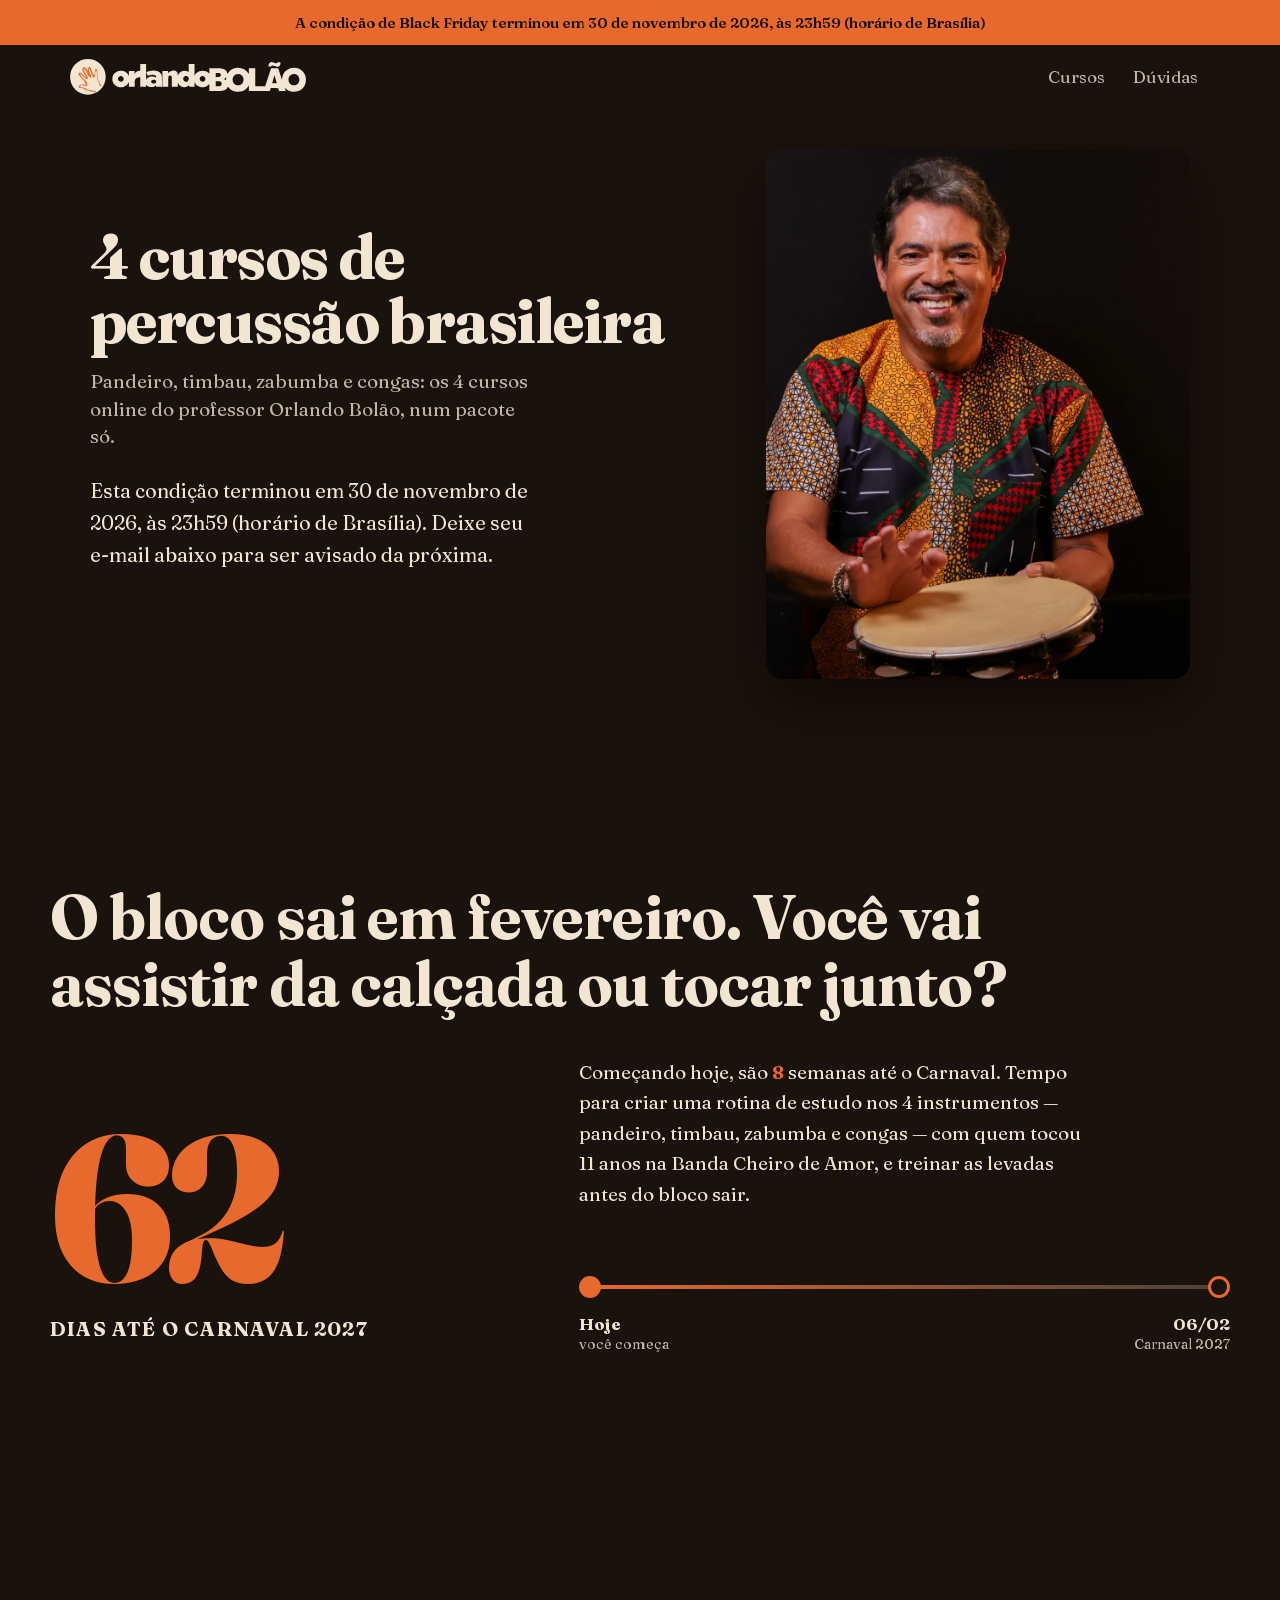
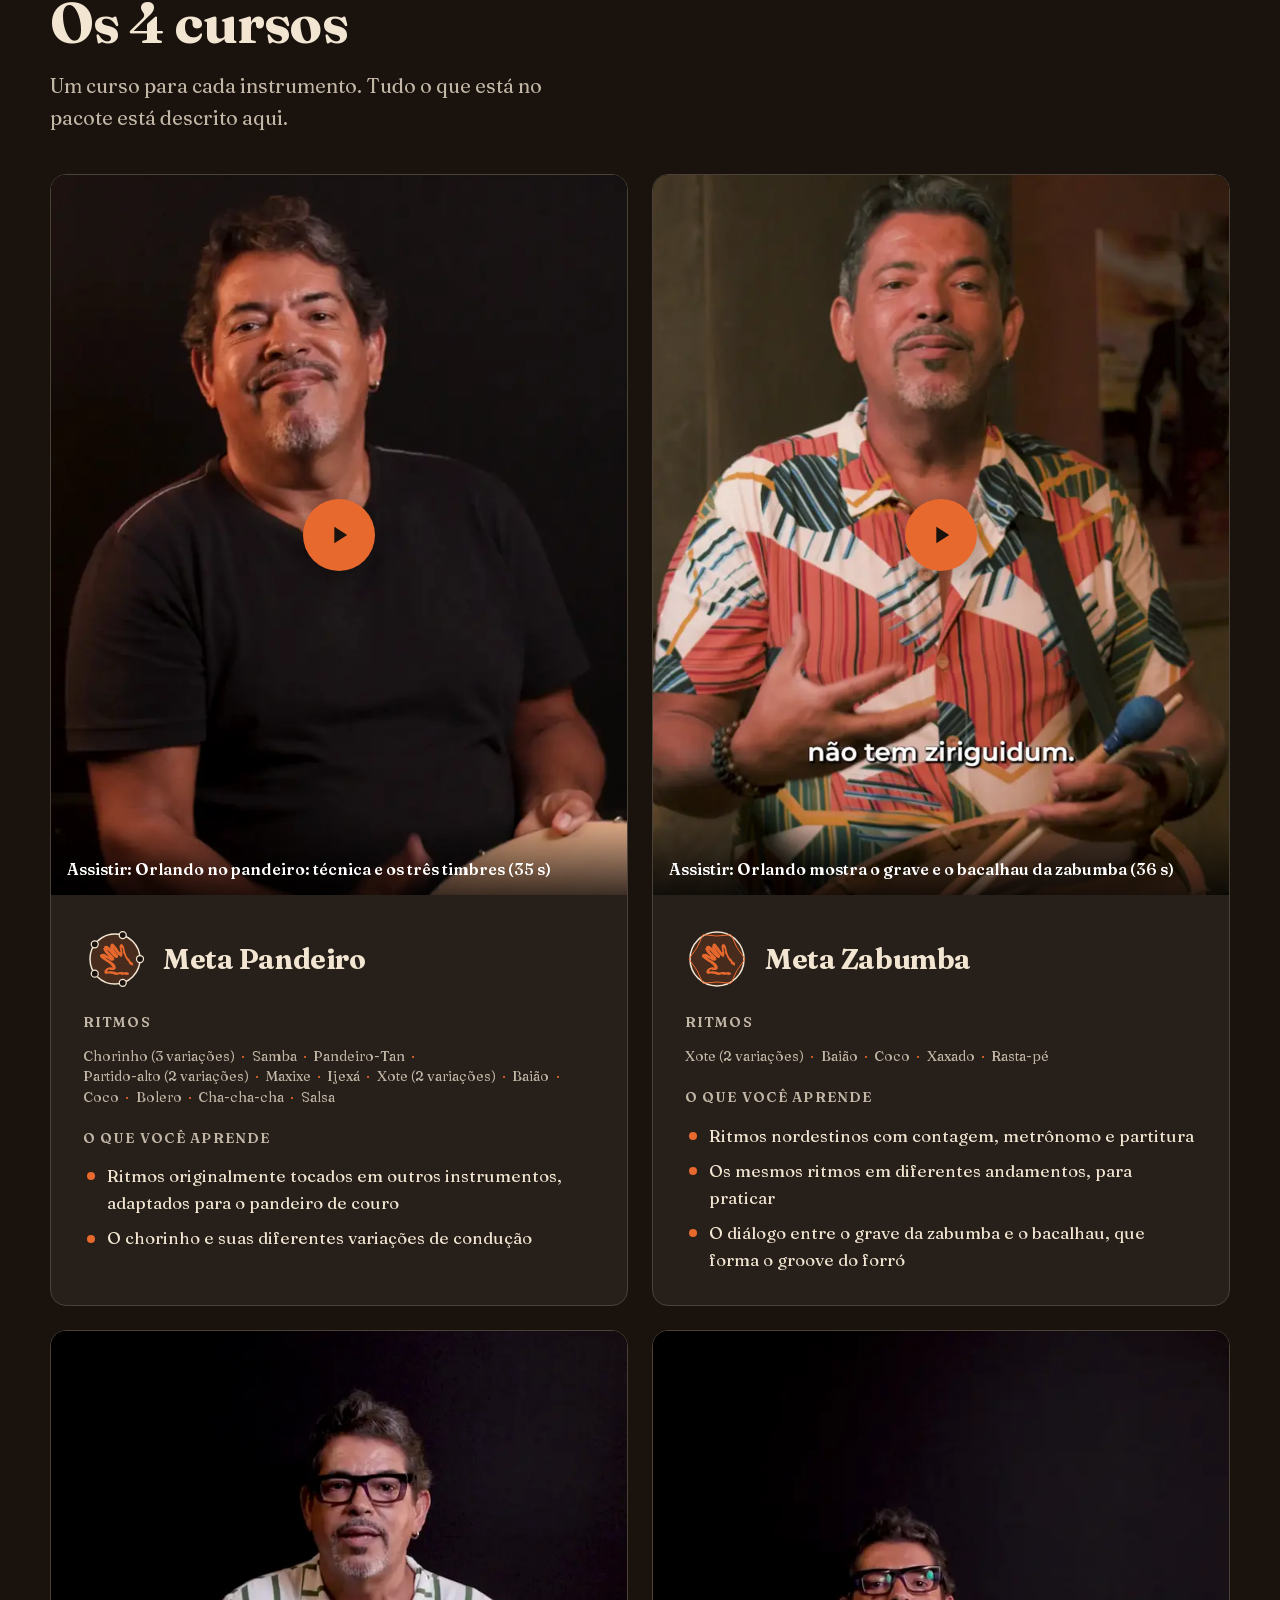
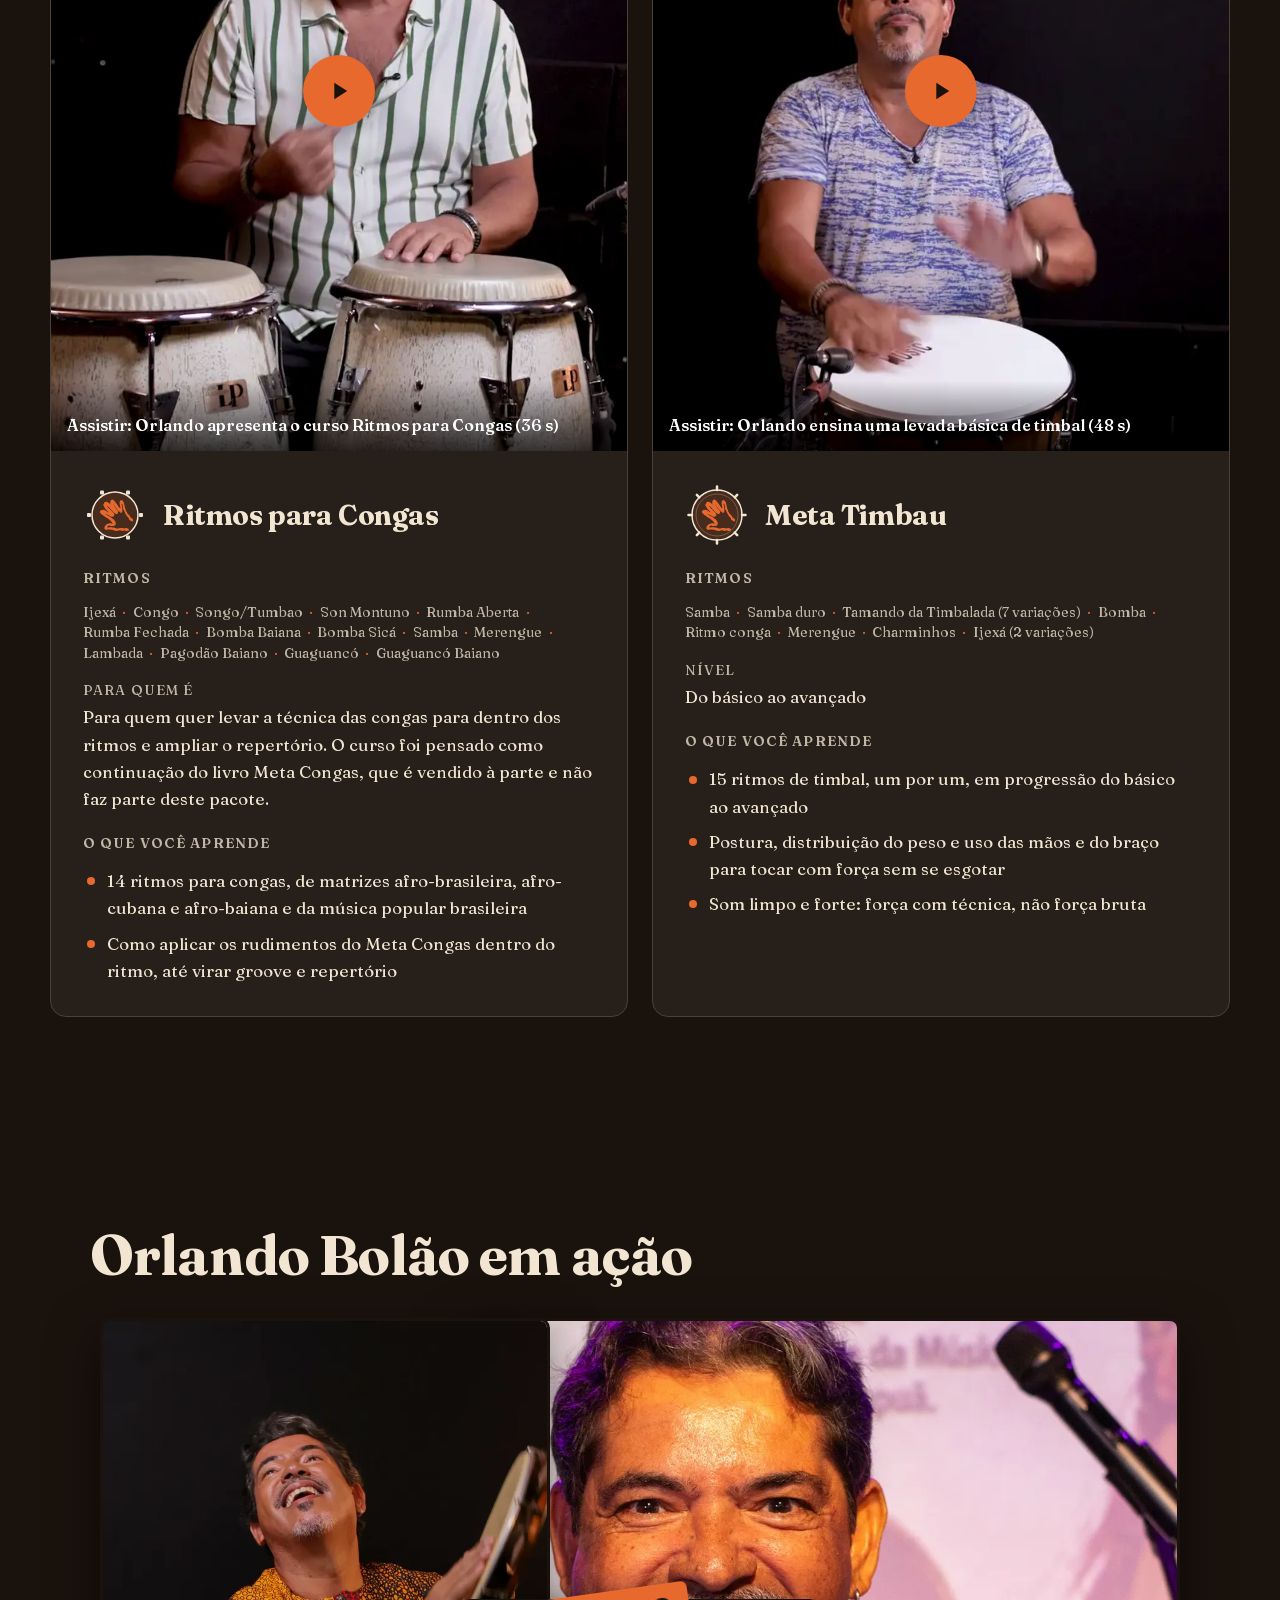
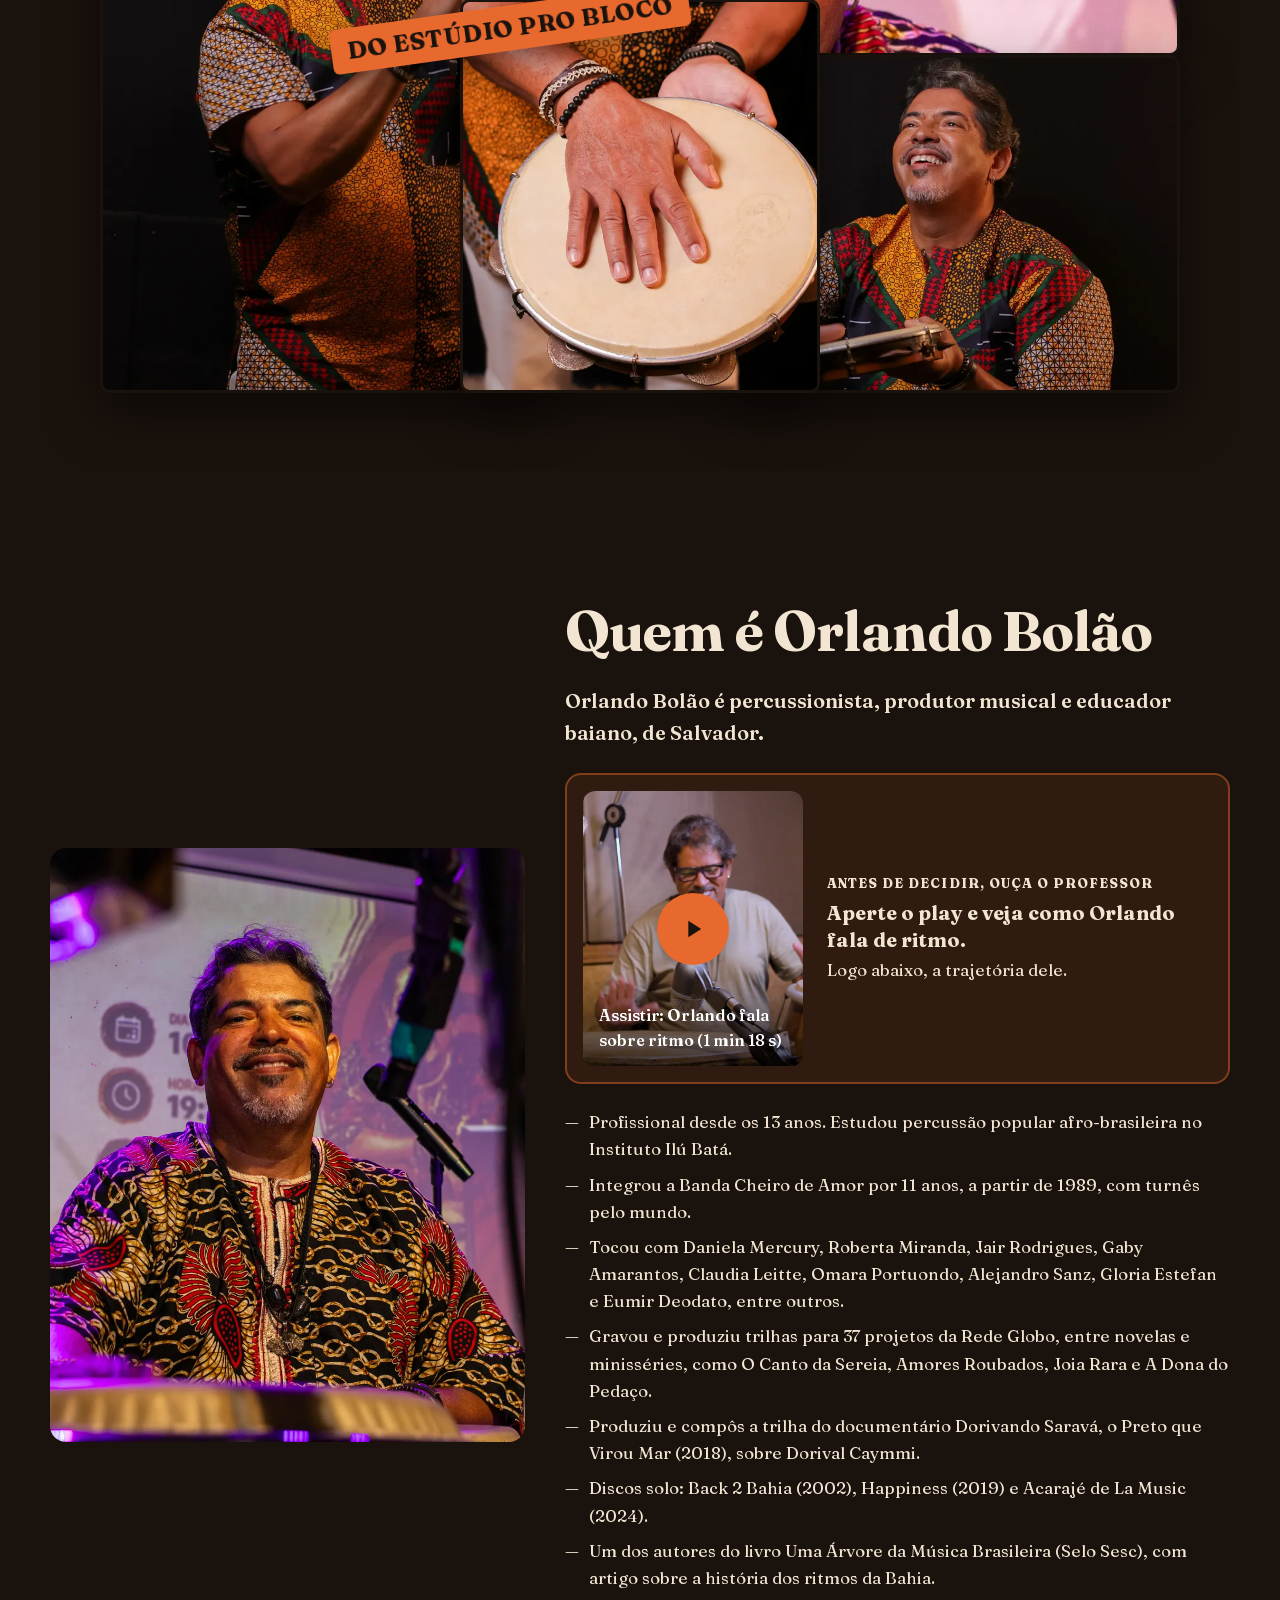
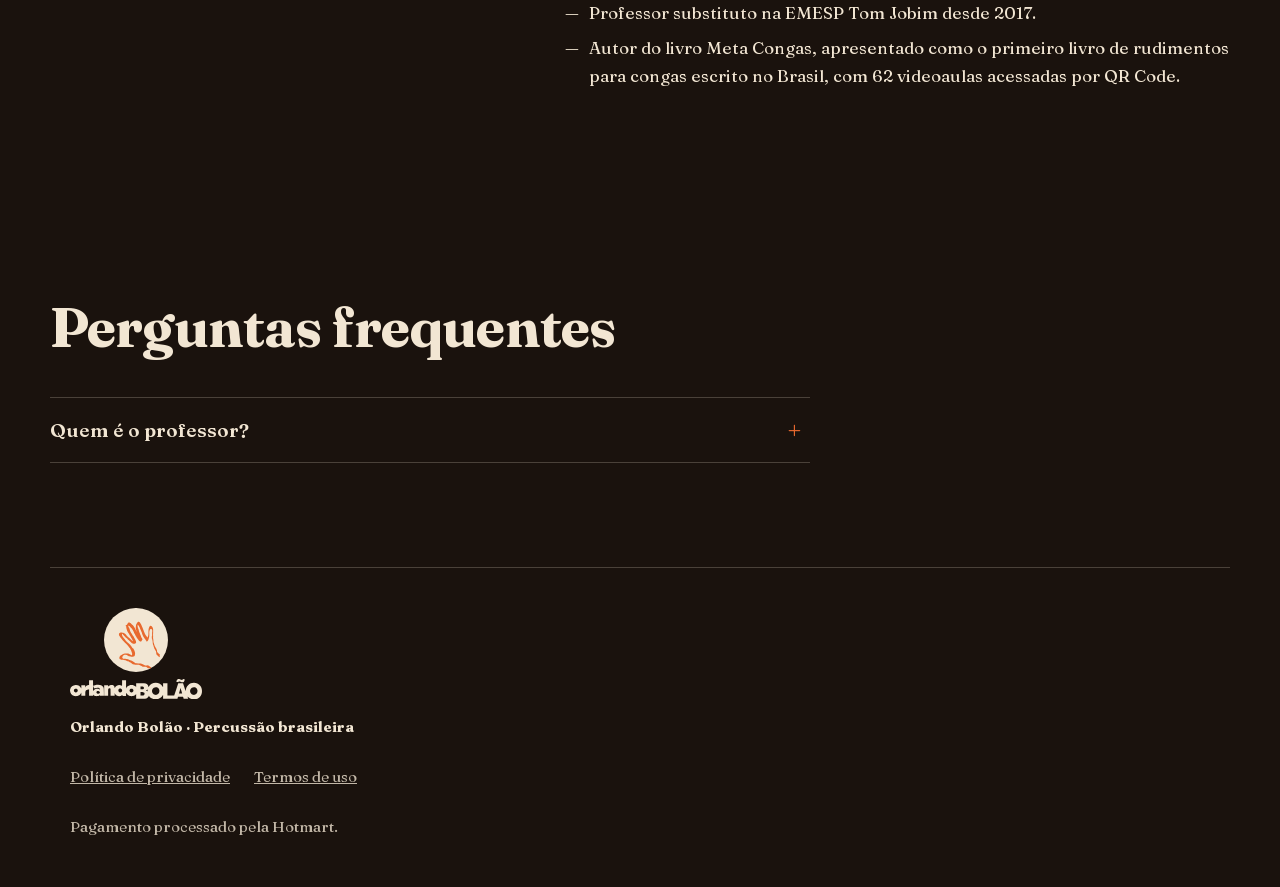
==== commit d3e6d00b: "Teste: mão do logotipo sobre o desenho de cada instrumento nos cartões dos cursos Co-Authored-By: Cl" ====
--- a/blackfriday/index.html
+++ b/blackfriday/index.html
@@ -182,7 +182,7 @@
   </button>
 </div></div>
   <div class="curso-corpo">
-  <header class="curso-topo"><svg class="pele pele-pandeiro" viewBox="-4 -4 128 128" width="56" height="56" aria-hidden="true" focusable="false"><circle cx="60" cy="60" r="50" class="p-pele"/><circle cx="60" cy="60" r="50" class="p-aro" /><circle cx="110.0" cy="60.0" r="7" class="p-platinela"/><circle cx="75.5" cy="107.6" r="7" class="p-platinela"/><circle cx="19.5" cy="89.4" r="7" class="p-platinela"/><circle cx="19.5" cy="30.6" r="7" class="p-platinela"/><circle cx="75.5" cy="12.4" r="7" class="p-platinela"/></svg><h3>Meta Pandeiro</h3></header>
+  <header class="curso-topo"><svg class="pele pele-pandeiro pele-mao" viewBox="-4 -4 128 128" width="64" height="64" aria-hidden="true" focusable="false"><circle cx="60" cy="60" r="50" class="p-pele"/><circle cx="60" cy="60" r="50" class="p-aro" /><circle cx="110.0" cy="60.0" r="7" class="p-platinela"/><circle cx="75.5" cy="107.6" r="7" class="p-platinela"/><circle cx="19.5" cy="89.4" r="7" class="p-platinela"/><circle cx="19.5" cy="30.6" r="7" class="p-platinela"/><circle cx="75.5" cy="12.4" r="7" class="p-platinela"/><g class="p-mao" transform="translate(63 62) rotate(-14) scale(0.07612) translate(-1123 -902)"><g transform="translate(0 1868) scale(0.1 -0.1)"><path d="M11021 13983 c-60 -24 -251 -238 -279 -312 -3 -9 -22 -43 -42 -76 -20 -33 -43 -78 -50 -100 -7 -22 -21 -57 -31 -77 -12 -23 -19 -59 -19 -95 0 -32 -7 -115 -15 -184 -29 -266 -30 -380 0 -524 14 -71 33 -140 41 -153 16 -24 74 -215 74 -243 0 -9 10 -28 21 -43 12 -15 19 -30 15 -33 -9 -9 -36 18 -36 36 0 10 -11 28 -24 40 -13 13 -27 34 -31 48 -3 14 -16 40 -29 57 -30 40 -106 191 -106 210 0 42 -106 260 -165 341 -12 17 -25 38 -28 47 -9 24 -102 163 -146 217 -41 50 -52 67 -98 138 -18 27 -63 77 -100 110 -38 33 -133 124 -213 201 -116 113 -159 148 -215 176 -175 87 -298 108 -364 62 -20 -14 -42 -26 -47 -26 -26 0 -88 -96 -98 -152 -5 -27 -17 -45 -41 -64 -23 -17 -35 -35 -35 -50 0 -35 -52 -144 -69 -144 -8 0 -22 7 -32 16 -26 23 -56 9 -88 -41 -22 -35 -30 -41 -45 -33 -39 22 -64 -59 -35 -115 19 -36 62 -77 81 -77 33 0 44 -44 18 -77 -26 -33 -22 -89 14 -168 15 -34 21 -62 18 -88 -3 -27 3 -55 22 -96 17 -39 26 -76 26 -110 0 -39 9 -71 39 -134 22 -45 42 -104 46 -130 6 -43 61 -167 86 -191 5 -6 9 -16 9 -23 0 -13 24 -51 147 -240 29 -44 53 -84 53 -87 0 -3 25 -42 55 -88 30 -45 55 -86 55 -91 0 -5 20 -39 44 -76 24 -36 51 -81 60 -98 9 -18 29 -47 45 -65 28 -32 79 -117 149 -248 19 -36 44 -77 56 -92 12 -14 32 -45 46 -69 14 -23 35 -57 47 -76 13 -18 25 -46 29 -61 7 -32 50 -119 73 -147 10 -11 27 -47 40 -80 24 -63 42 -104 66 -145 20 -33 15 -75 -7 -75 -10 0 -80 57 -155 127 -271 250 -477 434 -552 494 -119 95 -417 402 -507 523 -63 84 -251 279 -278 287 -12 4 -61 26 -109 50 -49 24 -99 44 -112 44 -14 0 -59 11 -101 25 -42 14 -100 25 -128 25 -28 0 -91 9 -140 20 -110 24 -140 25 -191 1 -22 -10 -59 -21 -83 -25 -174 -27 -268 -186 -216 -366 8 -30 19 -79 24 -108 5 -30 15 -61 22 -70 8 -10 31 -51 52 -92 21 -41 55 -95 75 -120 21 -25 52 -70 71 -100 19 -30 60 -82 90 -115 31 -33 77 -89 103 -125 158 -220 412 -511 547 -625 26 -22 70 -67 98 -101 50 -60 75 -83 151 -139 23 -16 48 -39 56 -51 8 -12 47 -49 87 -82 90 -75 260 -262 328 -362 28 -41 85 -120 126 -175 41 -55 91 -125 111 -155 20 -30 51 -67 68 -82 55 -47 105 -130 110 -181 5 -55 30 -107 91 -190 24 -34 44 -70 44 -80 0 -11 9 -36 20 -56 21 -39 80 -214 80 -238 0 -8 9 -27 19 -42 11 -15 22 -45 26 -66 3 -22 18 -64 32 -93 25 -51 26 -58 20 -175 -12 -225 -47 -264 -171 -188 -18 12 -40 21 -49 21 -21 0 -82 36 -137 81 -25 20 -61 45 -80 54 -19 10 -64 37 -100 61 -103 68 -204 84 -532 84 -242 0 -263 -1 -292 -20 -23 -14 -64 -22 -143 -30 -140 -13 -282 -63 -328 -116 -12 -13 -69 -52 -180 -122 -201 -127 -251 -175 -289 -278 -16 -44 -38 -89 -48 -101 -11 -11 -22 -41 -25 -65 -3 -23 -12 -55 -19 -70 -27 -53 -1 -118 87 -221 102 -120 171 -147 370 -144 101 1 149 -3 194 -16 33 -10 117 -22 187 -27 90 -7 138 -15 165 -29 22 -11 72 -22 118 -26 53 -5 89 -13 107 -26 14 -10 37 -19 51 -19 13 0 36 -9 50 -20 14 -11 61 -34 104 -51 43 -16 96 -38 118 -49 22 -10 64 -24 94 -30 30 -6 59 -14 65 -19 6 -4 25 -11 41 -15 17 -4 77 -37 133 -72 111 -70 156 -97 212 -126 19 -10 52 -30 72 -45 77 -59 131 -100 219 -169 68 -55 101 -73 133 -78 23 -4 53 -13 67 -20 14 -7 50 -19 80 -26 30 -7 74 -19 99 -27 25 -8 99 -19 165 -24 66 -5 149 -12 184 -15 35 -4 134 -1 220 6 161 13 189 11 291 -24 75 -25 173 -56 211 -66 84 -22 336 -154 387 -202 80 -77 153 -91 497 -93 l271 -2 57 -33 c32 -18 70 -48 84 -67 15 -19 58 -52 97 -74 39 -22 94 -54 121 -72 73 -46 231 -53 299 -13 62 36 119 31 87 -8 -36 -43 49 -33 119 15 63 43 67 48 48 67 -9 9 -8 16 5 30 39 43 17 81 -78 127 -41 21 -103 62 -136 91 -56 51 -221 164 -290 200 -36 18 -104 13 -219 -19 -56 -15 -105 -20 -195 -20 -140 0 -182 12 -253 72 -59 50 -259 154 -377 197 -49 17 -108 39 -130 48 -22 8 -51 15 -65 16 -14 0 -40 9 -58 20 -33 20 -43 22 -268 41 -97 8 -143 7 -174 -1 -78 -21 -199 -18 -257 8 -46 20 -66 22 -190 20 -167 -2 -195 8 -343 123 -52 41 -118 90 -146 109 -161 110 -225 150 -239 150 -9 0 -43 22 -78 49 -77 60 -129 87 -187 96 -25 4 -62 15 -83 26 -21 10 -52 19 -70 19 -20 0 -47 10 -67 25 -19 14 -46 25 -60 25 -14 0 -35 7 -46 15 -81 56 -291 135 -362 135 -12 0 -49 9 -80 19 -32 11 -115 25 -186 31 -71 6 -172 20 -225 31 -53 11 -149 22 -213 24 -136 4 -126 0 -206 87 -93 101 -96 162 -16 323 56 112 104 171 182 221 32 20 69 45 84 55 56 39 117 52 238 50 152 -3 191 -13 277 -71 40 -28 75 -50 79 -50 3 0 35 -20 70 -45 36 -25 77 -48 91 -51 15 -4 42 -18 61 -31 19 -12 40 -23 47 -23 7 0 32 -9 56 -20 24 -11 59 -20 76 -20 18 0 60 -9 93 -21 32 -11 94 -24 137 -28 43 -4 93 -15 110 -25 40 -20 134 -21 173 -1 16 8 61 17 102 21 85 7 241 53 313 92 55 30 75 59 75 113 0 20 7 55 15 78 52 149 70 388 35 480 -12 29 -28 83 -36 120 -8 36 -25 82 -38 101 -15 23 -25 57 -28 97 -5 49 -13 72 -45 120 -22 32 -43 74 -47 94 -3 20 -26 65 -51 100 -25 35 -45 69 -45 75 0 18 -42 52 -90 73 -45 20 -67 43 -125 132 -16 25 -48 68 -70 95 -22 27 -58 76 -80 109 -106 164 -392 480 -540 595 -51 40 -470 455 -553 549 -75 85 -132 158 -132 171 0 5 -25 38 -56 72 -31 35 -71 84 -88 109 -17 26 -68 92 -113 148 -219 269 -309 473 -288 652 14 123 54 119 155 -16 21 -27 50 -61 65 -75 15 -14 55 -61 90 -105 34 -44 84 -100 111 -124 27 -25 79 -80 115 -124 36 -43 79 -86 95 -96 16 -10 56 -43 89 -75 33 -31 80 -71 105 -89 24 -17 76 -64 115 -102 38 -39 93 -88 120 -110 49 -38 77 -64 315 -285 126 -116 306 -299 349 -354 36 -45 112 -109 160 -133 20 -10 48 -26 64 -36 19 -13 64 -22 145 -31 64 -7 127 -17 139 -24 72 -39 325 58 376 145 22 38 26 144 11 268 -8 65 -18 94 -52 153 -23 41 -42 76 -42 78 0 11 -80 173 -89 178 -5 4 -13 21 -16 39 -8 37 -28 73 -96 174 -27 39 -49 76 -49 83 0 6 -11 28 -25 48 -14 20 -25 42 -25 48 0 14 -54 102 -134 219 -32 47 -70 107 -84 133 -14 26 -40 64 -58 86 -18 21 -42 57 -54 80 -12 22 -34 64 -50 91 -16 28 -34 61 -41 75 -7 14 -29 45 -48 69 -43 54 -75 104 -96 151 -25 55 -54 109 -103 188 -32 53 -46 88 -52 130 -4 31 -17 77 -28 102 -12 25 -22 63 -22 86 0 30 -8 53 -31 83 -26 37 -31 53 -33 114 -3 93 -34 159 -92 200 -24 17 -48 44 -54 60 -5 17 -24 52 -41 79 l-32 49 18 39 c17 38 17 79 0 123 -6 13 -2 17 16 17 46 0 111 -44 213 -143 57 -56 147 -142 200 -192 53 -49 107 -104 119 -121 12 -17 47 -65 78 -105 114 -152 247 -358 284 -439 21 -47 43 -92 51 -100 12 -14 23 -41 64 -155 10 -27 33 -77 52 -110 19 -34 40 -75 46 -93 6 -17 24 -51 40 -74 38 -55 102 -176 102 -192 0 -19 67 -143 105 -196 18 -25 40 -61 49 -80 29 -64 76 -142 122 -204 25 -34 74 -106 109 -161 119 -187 241 -351 290 -391 20 -16 69 -59 109 -96 88 -80 160 -118 236 -125 53 -5 58 -3 100 32 51 43 86 90 96 130 4 15 27 53 52 83 50 61 92 155 92 204 0 22 -12 51 -35 83 -44 62 -95 140 -117 180 -35 64 -88 178 -88 191 0 7 -11 34 -25 60 -14 26 -25 55 -25 64 0 16 -21 67 -71 176 -10 22 -19 48 -19 58 0 9 -11 34 -25 54 -14 20 -25 44 -25 52 0 8 -8 31 -19 50 -10 19 -22 50 -26 69 -4 19 -16 48 -26 65 -10 17 -19 38 -19 46 0 8 -10 33 -21 55 -12 22 -28 63 -35 90 -18 71 -53 165 -70 189 -8 11 -14 39 -14 61 -1 22 -10 65 -21 95 -11 30 -25 78 -30 107 -5 28 -18 72 -29 98 -11 26 -20 54 -20 63 0 10 -11 37 -24 62 -28 54 -76 190 -76 217 0 11 -9 53 -20 94 -21 79 -29 369 -11 398 23 35 130 -63 175 -160 9 -19 27 -52 40 -74 14 -22 35 -60 48 -85 13 -25 41 -69 61 -99 20 -29 37 -58 37 -65 0 -6 12 -33 25 -61 14 -27 25 -57 25 -65 0 -8 9 -29 19 -46 10 -17 22 -51 26 -75 8 -48 35 -107 70 -154 12 -16 25 -43 29 -60 4 -16 15 -48 25 -70 19 -41 32 -74 58 -155 8 -25 34 -85 57 -135 64 -135 87 -195 97 -245 4 -25 17 -71 28 -102 12 -32 21 -65 21 -75 0 -10 31 -81 69 -158 39 -77 75 -160 81 -185 7 -25 31 -74 54 -110 24 -36 77 -119 119 -185 42 -66 93 -142 113 -169 21 -27 62 -85 91 -130 30 -44 65 -92 78 -106 37 -41 125 -162 125 -174 0 -6 9 -22 20 -36 11 -14 20 -32 20 -41 0 -15 35 -68 74 -111 22 -25 66 -7 111 45 20 23 63 71 96 107 60 66 102 146 115 220 3 19 15 51 26 70 13 22 22 61 25 110 3 41 14 91 23 110 79 160 116 509 90 835 -29 351 40 672 175 823 49 55 76 64 111 37 10 -8 40 -17 66 -21 72 -10 149 -82 171 -161 25 -90 32 -296 11 -358 -20 -63 -29 -322 -17 -520 10 -152 0 -230 -34 -267 -29 -32 -24 -440 6 -516 12 -29 21 -61 21 -70 0 -10 11 -33 23 -52 15 -22 26 -57 30 -95 3 -33 15 -85 25 -115 18 -52 23 -101 38 -370 7 -142 33 -297 55 -340 11 -19 19 -44 19 -55 0 -11 11 -42 25 -70 13 -27 25 -59 25 -70 0 -11 9 -33 19 -49 12 -17 23 -57 27 -95 3 -36 13 -79 21 -95 19 -37 51 -127 69 -196 14 -49 37 -106 68 -165 5 -11 17 -34 26 -51 9 -17 26 -44 38 -59 12 -15 22 -34 22 -42 0 -31 88 -180 158 -267 57 -71 70 -123 82 -351 7 -122 17 -209 25 -225 7 -14 16 -40 20 -58 4 -21 21 -44 47 -65 113 -90 268 -245 268 -266 0 -4 20 -20 44 -35 25 -16 68 -54 95 -86 75 -87 125 -89 161 -7 24 56 19 157 -10 194 -25 33 -25 47 4 108 20 44 21 54 10 80 -7 17 -20 51 -29 77 -14 42 -21 49 -55 58 -23 6 -49 24 -65 43 -15 17 -50 52 -79 77 -29 25 -103 97 -164 162 l-112 116 0 150 c0 137 -2 153 -23 193 -13 24 -38 82 -56 129 -18 47 -45 107 -58 135 -27 52 -31 58 -113 164 -28 35 -50 71 -50 79 0 8 -22 54 -50 102 -27 48 -50 94 -50 101 0 8 -8 28 -18 44 -10 17 -22 44 -26 60 -4 17 -14 37 -22 46 -8 9 -21 47 -28 85 -8 38 -21 89 -30 113 -9 24 -16 53 -16 65 0 11 -7 34 -16 51 -8 16 -20 52 -25 80 -5 27 -21 73 -34 100 -51 108 -53 121 -59 340 -4 165 -9 226 -25 285 -11 41 -22 102 -26 135 -3 33 -13 83 -22 112 -14 48 -14 56 1 93 15 37 15 69 4 336 -9 241 -9 313 2 388 13 93 16 683 4 831 -6 74 -42 202 -74 271 -11 22 -20 45 -20 51 0 63 -174 275 -237 288 -15 3 -56 13 -90 21 -110 25 -138 15 -207 -74 -88 -115 -146 -231 -174 -347 -61 -255 -65 -295 -69 -810 -4 -357 -8 -486 -17 -505 -7 -14 -27 -52 -45 -85 -25 -47 -34 -79 -40 -145 -8 -83 -48 -190 -71 -190 -5 0 -24 18 -42 41 -18 23 -51 62 -73 88 -23 26 -54 68 -70 94 -17 26 -60 88 -97 138 -38 49 -68 96 -68 103 0 8 -7 20 -17 27 -9 8 -22 28 -30 44 -7 17 -27 53 -43 80 -47 79 -100 192 -100 213 0 11 -8 30 -18 43 -27 34 -70 133 -78 177 -4 20 -17 58 -30 84 -13 26 -24 54 -24 63 0 19 -35 121 -70 205 -14 36 -39 99 -55 140 -15 41 -49 125 -76 186 -27 61 -49 116 -49 122 0 6 -20 51 -45 101 -25 50 -45 96 -45 102 0 16 -42 113 -101 235 -27 55 -49 104 -49 109 0 4 -15 31 -34 60 -19 28 -45 71 -59 96 -103 190 -205 328 -242 329 -6 0 -18 9 -28 20 -17 20 -146 29 -186 13z m-2074 -638 c8 -22 -6 -33 -17 -15 -13 20 -12 30 0 30 6 0 13 -7 17 -15z" vector-effect="non-scaling-stroke"/></g></g></svg><h3>Meta Pandeiro</h3></header>
   <h4>Ritmos</h4><ul class="ritmos"><li>Chorinho (3 variações)</li><li>Samba</li><li>Pandeiro-Tan</li><li>Partido-alto (2 variações)</li><li>Maxixe</li><li>Ijexá</li><li>Xote (2 variações)</li><li>Baião</li><li>Coco</li><li>Bolero</li><li>Cha-cha-cha</li><li>Salsa</li></ul><h4>O que você aprende</h4><ul class="aprende"><li>Ritmos originalmente tocados em outros instrumentos, adaptados para o pandeiro de couro</li><li>O chorinho e suas diferentes variações de condução</li></ul>
   </div>
 </article>
@@ -194,7 +194,7 @@
   </button>
 </div></div>
   <div class="curso-corpo">
-  <header class="curso-topo"><svg class="pele pele-zabumba" viewBox="-4 -4 128 128" width="56" height="56" aria-hidden="true" focusable="false"><circle cx="60" cy="60" r="54" class="p-pele"/><circle cx="60" cy="60" r="54" class="p-aro"/><path d="M116.0 60.0L99.8 83.0L88.0 108.5L60.0 106.0L32.0 108.5L20.2 83.0L4.0 60.0L20.2 37.0L32.0 11.5L60.0 14.0L88.0 11.5L99.8 37.0Z" class="p-corda"/></svg><h3>Meta Zabumba</h3></header>
+  <header class="curso-topo"><svg class="pele pele-zabumba pele-mao" viewBox="-4 -4 128 128" width="64" height="64" aria-hidden="true" focusable="false"><circle cx="60" cy="60" r="54" class="p-pele"/><circle cx="60" cy="60" r="54" class="p-aro"/><path d="M116.0 60.0L99.8 83.0L88.0 108.5L60.0 106.0L32.0 108.5L20.2 83.0L4.0 60.0L20.2 37.0L32.0 11.5L60.0 14.0L88.0 11.5L99.8 37.0Z" class="p-corda"/><g class="p-mao" transform="translate(63 62) rotate(-14) scale(0.07612) translate(-1123 -902)"><g transform="translate(0 1868) scale(0.1 -0.1)"><path d="M11021 13983 c-60 -24 -251 -238 -279 -312 -3 -9 -22 -43 -42 -76 -20 -33 -43 -78 -50 -100 -7 -22 -21 -57 -31 -77 -12 -23 -19 -59 -19 -95 0 -32 -7 -115 -15 -184 -29 -266 -30 -380 0 -524 14 -71 33 -140 41 -153 16 -24 74 -215 74 -243 0 -9 10 -28 21 -43 12 -15 19 -30 15 -33 -9 -9 -36 18 -36 36 0 10 -11 28 -24 40 -13 13 -27 34 -31 48 -3 14 -16 40 -29 57 -30 40 -106 191 -106 210 0 42 -106 260 -165 341 -12 17 -25 38 -28 47 -9 24 -102 163 -146 217 -41 50 -52 67 -98 138 -18 27 -63 77 -100 110 -38 33 -133 124 -213 201 -116 113 -159 148 -215 176 -175 87 -298 108 -364 62 -20 -14 -42 -26 -47 -26 -26 0 -88 -96 -98 -152 -5 -27 -17 -45 -41 -64 -23 -17 -35 -35 -35 -50 0 -35 -52 -144 -69 -144 -8 0 -22 7 -32 16 -26 23 -56 9 -88 -41 -22 -35 -30 -41 -45 -33 -39 22 -64 -59 -35 -115 19 -36 62 -77 81 -77 33 0 44 -44 18 -77 -26 -33 -22 -89 14 -168 15 -34 21 -62 18 -88 -3 -27 3 -55 22 -96 17 -39 26 -76 26 -110 0 -39 9 -71 39 -134 22 -45 42 -104 46 -130 6 -43 61 -167 86 -191 5 -6 9 -16 9 -23 0 -13 24 -51 147 -240 29 -44 53 -84 53 -87 0 -3 25 -42 55 -88 30 -45 55 -86 55 -91 0 -5 20 -39 44 -76 24 -36 51 -81 60 -98 9 -18 29 -47 45 -65 28 -32 79 -117 149 -248 19 -36 44 -77 56 -92 12 -14 32 -45 46 -69 14 -23 35 -57 47 -76 13 -18 25 -46 29 -61 7 -32 50 -119 73 -147 10 -11 27 -47 40 -80 24 -63 42 -104 66 -145 20 -33 15 -75 -7 -75 -10 0 -80 57 -155 127 -271 250 -477 434 -552 494 -119 95 -417 402 -507 523 -63 84 -251 279 -278 287 -12 4 -61 26 -109 50 -49 24 -99 44 -112 44 -14 0 -59 11 -101 25 -42 14 -100 25 -128 25 -28 0 -91 9 -140 20 -110 24 -140 25 -191 1 -22 -10 -59 -21 -83 -25 -174 -27 -268 -186 -216 -366 8 -30 19 -79 24 -108 5 -30 15 -61 22 -70 8 -10 31 -51 52 -92 21 -41 55 -95 75 -120 21 -25 52 -70 71 -100 19 -30 60 -82 90 -115 31 -33 77 -89 103 -125 158 -220 412 -511 547 -625 26 -22 70 -67 98 -101 50 -60 75 -83 151 -139 23 -16 48 -39 56 -51 8 -12 47 -49 87 -82 90 -75 260 -262 328 -362 28 -41 85 -120 126 -175 41 -55 91 -125 111 -155 20 -30 51 -67 68 -82 55 -47 105 -130 110 -181 5 -55 30 -107 91 -190 24 -34 44 -70 44 -80 0 -11 9 -36 20 -56 21 -39 80 -214 80 -238 0 -8 9 -27 19 -42 11 -15 22 -45 26 -66 3 -22 18 -64 32 -93 25 -51 26 -58 20 -175 -12 -225 -47 -264 -171 -188 -18 12 -40 21 -49 21 -21 0 -82 36 -137 81 -25 20 -61 45 -80 54 -19 10 -64 37 -100 61 -103 68 -204 84 -532 84 -242 0 -263 -1 -292 -20 -23 -14 -64 -22 -143 -30 -140 -13 -282 -63 -328 -116 -12 -13 -69 -52 -180 -122 -201 -127 -251 -175 -289 -278 -16 -44 -38 -89 -48 -101 -11 -11 -22 -41 -25 -65 -3 -23 -12 -55 -19 -70 -27 -53 -1 -118 87 -221 102 -120 171 -147 370 -144 101 1 149 -3 194 -16 33 -10 117 -22 187 -27 90 -7 138 -15 165 -29 22 -11 72 -22 118 -26 53 -5 89 -13 107 -26 14 -10 37 -19 51 -19 13 0 36 -9 50 -20 14 -11 61 -34 104 -51 43 -16 96 -38 118 -49 22 -10 64 -24 94 -30 30 -6 59 -14 65 -19 6 -4 25 -11 41 -15 17 -4 77 -37 133 -72 111 -70 156 -97 212 -126 19 -10 52 -30 72 -45 77 -59 131 -100 219 -169 68 -55 101 -73 133 -78 23 -4 53 -13 67 -20 14 -7 50 -19 80 -26 30 -7 74 -19 99 -27 25 -8 99 -19 165 -24 66 -5 149 -12 184 -15 35 -4 134 -1 220 6 161 13 189 11 291 -24 75 -25 173 -56 211 -66 84 -22 336 -154 387 -202 80 -77 153 -91 497 -93 l271 -2 57 -33 c32 -18 70 -48 84 -67 15 -19 58 -52 97 -74 39 -22 94 -54 121 -72 73 -46 231 -53 299 -13 62 36 119 31 87 -8 -36 -43 49 -33 119 15 63 43 67 48 48 67 -9 9 -8 16 5 30 39 43 17 81 -78 127 -41 21 -103 62 -136 91 -56 51 -221 164 -290 200 -36 18 -104 13 -219 -19 -56 -15 -105 -20 -195 -20 -140 0 -182 12 -253 72 -59 50 -259 154 -377 197 -49 17 -108 39 -130 48 -22 8 -51 15 -65 16 -14 0 -40 9 -58 20 -33 20 -43 22 -268 41 -97 8 -143 7 -174 -1 -78 -21 -199 -18 -257 8 -46 20 -66 22 -190 20 -167 -2 -195 8 -343 123 -52 41 -118 90 -146 109 -161 110 -225 150 -239 150 -9 0 -43 22 -78 49 -77 60 -129 87 -187 96 -25 4 -62 15 -83 26 -21 10 -52 19 -70 19 -20 0 -47 10 -67 25 -19 14 -46 25 -60 25 -14 0 -35 7 -46 15 -81 56 -291 135 -362 135 -12 0 -49 9 -80 19 -32 11 -115 25 -186 31 -71 6 -172 20 -225 31 -53 11 -149 22 -213 24 -136 4 -126 0 -206 87 -93 101 -96 162 -16 323 56 112 104 171 182 221 32 20 69 45 84 55 56 39 117 52 238 50 152 -3 191 -13 277 -71 40 -28 75 -50 79 -50 3 0 35 -20 70 -45 36 -25 77 -48 91 -51 15 -4 42 -18 61 -31 19 -12 40 -23 47 -23 7 0 32 -9 56 -20 24 -11 59 -20 76 -20 18 0 60 -9 93 -21 32 -11 94 -24 137 -28 43 -4 93 -15 110 -25 40 -20 134 -21 173 -1 16 8 61 17 102 21 85 7 241 53 313 92 55 30 75 59 75 113 0 20 7 55 15 78 52 149 70 388 35 480 -12 29 -28 83 -36 120 -8 36 -25 82 -38 101 -15 23 -25 57 -28 97 -5 49 -13 72 -45 120 -22 32 -43 74 -47 94 -3 20 -26 65 -51 100 -25 35 -45 69 -45 75 0 18 -42 52 -90 73 -45 20 -67 43 -125 132 -16 25 -48 68 -70 95 -22 27 -58 76 -80 109 -106 164 -392 480 -540 595 -51 40 -470 455 -553 549 -75 85 -132 158 -132 171 0 5 -25 38 -56 72 -31 35 -71 84 -88 109 -17 26 -68 92 -113 148 -219 269 -309 473 -288 652 14 123 54 119 155 -16 21 -27 50 -61 65 -75 15 -14 55 -61 90 -105 34 -44 84 -100 111 -124 27 -25 79 -80 115 -124 36 -43 79 -86 95 -96 16 -10 56 -43 89 -75 33 -31 80 -71 105 -89 24 -17 76 -64 115 -102 38 -39 93 -88 120 -110 49 -38 77 -64 315 -285 126 -116 306 -299 349 -354 36 -45 112 -109 160 -133 20 -10 48 -26 64 -36 19 -13 64 -22 145 -31 64 -7 127 -17 139 -24 72 -39 325 58 376 145 22 38 26 144 11 268 -8 65 -18 94 -52 153 -23 41 -42 76 -42 78 0 11 -80 173 -89 178 -5 4 -13 21 -16 39 -8 37 -28 73 -96 174 -27 39 -49 76 -49 83 0 6 -11 28 -25 48 -14 20 -25 42 -25 48 0 14 -54 102 -134 219 -32 47 -70 107 -84 133 -14 26 -40 64 -58 86 -18 21 -42 57 -54 80 -12 22 -34 64 -50 91 -16 28 -34 61 -41 75 -7 14 -29 45 -48 69 -43 54 -75 104 -96 151 -25 55 -54 109 -103 188 -32 53 -46 88 -52 130 -4 31 -17 77 -28 102 -12 25 -22 63 -22 86 0 30 -8 53 -31 83 -26 37 -31 53 -33 114 -3 93 -34 159 -92 200 -24 17 -48 44 -54 60 -5 17 -24 52 -41 79 l-32 49 18 39 c17 38 17 79 0 123 -6 13 -2 17 16 17 46 0 111 -44 213 -143 57 -56 147 -142 200 -192 53 -49 107 -104 119 -121 12 -17 47 -65 78 -105 114 -152 247 -358 284 -439 21 -47 43 -92 51 -100 12 -14 23 -41 64 -155 10 -27 33 -77 52 -110 19 -34 40 -75 46 -93 6 -17 24 -51 40 -74 38 -55 102 -176 102 -192 0 -19 67 -143 105 -196 18 -25 40 -61 49 -80 29 -64 76 -142 122 -204 25 -34 74 -106 109 -161 119 -187 241 -351 290 -391 20 -16 69 -59 109 -96 88 -80 160 -118 236 -125 53 -5 58 -3 100 32 51 43 86 90 96 130 4 15 27 53 52 83 50 61 92 155 92 204 0 22 -12 51 -35 83 -44 62 -95 140 -117 180 -35 64 -88 178 -88 191 0 7 -11 34 -25 60 -14 26 -25 55 -25 64 0 16 -21 67 -71 176 -10 22 -19 48 -19 58 0 9 -11 34 -25 54 -14 20 -25 44 -25 52 0 8 -8 31 -19 50 -10 19 -22 50 -26 69 -4 19 -16 48 -26 65 -10 17 -19 38 -19 46 0 8 -10 33 -21 55 -12 22 -28 63 -35 90 -18 71 -53 165 -70 189 -8 11 -14 39 -14 61 -1 22 -10 65 -21 95 -11 30 -25 78 -30 107 -5 28 -18 72 -29 98 -11 26 -20 54 -20 63 0 10 -11 37 -24 62 -28 54 -76 190 -76 217 0 11 -9 53 -20 94 -21 79 -29 369 -11 398 23 35 130 -63 175 -160 9 -19 27 -52 40 -74 14 -22 35 -60 48 -85 13 -25 41 -69 61 -99 20 -29 37 -58 37 -65 0 -6 12 -33 25 -61 14 -27 25 -57 25 -65 0 -8 9 -29 19 -46 10 -17 22 -51 26 -75 8 -48 35 -107 70 -154 12 -16 25 -43 29 -60 4 -16 15 -48 25 -70 19 -41 32 -74 58 -155 8 -25 34 -85 57 -135 64 -135 87 -195 97 -245 4 -25 17 -71 28 -102 12 -32 21 -65 21 -75 0 -10 31 -81 69 -158 39 -77 75 -160 81 -185 7 -25 31 -74 54 -110 24 -36 77 -119 119 -185 42 -66 93 -142 113 -169 21 -27 62 -85 91 -130 30 -44 65 -92 78 -106 37 -41 125 -162 125 -174 0 -6 9 -22 20 -36 11 -14 20 -32 20 -41 0 -15 35 -68 74 -111 22 -25 66 -7 111 45 20 23 63 71 96 107 60 66 102 146 115 220 3 19 15 51 26 70 13 22 22 61 25 110 3 41 14 91 23 110 79 160 116 509 90 835 -29 351 40 672 175 823 49 55 76 64 111 37 10 -8 40 -17 66 -21 72 -10 149 -82 171 -161 25 -90 32 -296 11 -358 -20 -63 -29 -322 -17 -520 10 -152 0 -230 -34 -267 -29 -32 -24 -440 6 -516 12 -29 21 -61 21 -70 0 -10 11 -33 23 -52 15 -22 26 -57 30 -95 3 -33 15 -85 25 -115 18 -52 23 -101 38 -370 7 -142 33 -297 55 -340 11 -19 19 -44 19 -55 0 -11 11 -42 25 -70 13 -27 25 -59 25 -70 0 -11 9 -33 19 -49 12 -17 23 -57 27 -95 3 -36 13 -79 21 -95 19 -37 51 -127 69 -196 14 -49 37 -106 68 -165 5 -11 17 -34 26 -51 9 -17 26 -44 38 -59 12 -15 22 -34 22 -42 0 -31 88 -180 158 -267 57 -71 70 -123 82 -351 7 -122 17 -209 25 -225 7 -14 16 -40 20 -58 4 -21 21 -44 47 -65 113 -90 268 -245 268 -266 0 -4 20 -20 44 -35 25 -16 68 -54 95 -86 75 -87 125 -89 161 -7 24 56 19 157 -10 194 -25 33 -25 47 4 108 20 44 21 54 10 80 -7 17 -20 51 -29 77 -14 42 -21 49 -55 58 -23 6 -49 24 -65 43 -15 17 -50 52 -79 77 -29 25 -103 97 -164 162 l-112 116 0 150 c0 137 -2 153 -23 193 -13 24 -38 82 -56 129 -18 47 -45 107 -58 135 -27 52 -31 58 -113 164 -28 35 -50 71 -50 79 0 8 -22 54 -50 102 -27 48 -50 94 -50 101 0 8 -8 28 -18 44 -10 17 -22 44 -26 60 -4 17 -14 37 -22 46 -8 9 -21 47 -28 85 -8 38 -21 89 -30 113 -9 24 -16 53 -16 65 0 11 -7 34 -16 51 -8 16 -20 52 -25 80 -5 27 -21 73 -34 100 -51 108 -53 121 -59 340 -4 165 -9 226 -25 285 -11 41 -22 102 -26 135 -3 33 -13 83 -22 112 -14 48 -14 56 1 93 15 37 15 69 4 336 -9 241 -9 313 2 388 13 93 16 683 4 831 -6 74 -42 202 -74 271 -11 22 -20 45 -20 51 0 63 -174 275 -237 288 -15 3 -56 13 -90 21 -110 25 -138 15 -207 -74 -88 -115 -146 -231 -174 -347 -61 -255 -65 -295 -69 -810 -4 -357 -8 -486 -17 -505 -7 -14 -27 -52 -45 -85 -25 -47 -34 -79 -40 -145 -8 -83 -48 -190 -71 -190 -5 0 -24 18 -42 41 -18 23 -51 62 -73 88 -23 26 -54 68 -70 94 -17 26 -60 88 -97 138 -38 49 -68 96 -68 103 0 8 -7 20 -17 27 -9 8 -22 28 -30 44 -7 17 -27 53 -43 80 -47 79 -100 192 -100 213 0 11 -8 30 -18 43 -27 34 -70 133 -78 177 -4 20 -17 58 -30 84 -13 26 -24 54 -24 63 0 19 -35 121 -70 205 -14 36 -39 99 -55 140 -15 41 -49 125 -76 186 -27 61 -49 116 -49 122 0 6 -20 51 -45 101 -25 50 -45 96 -45 102 0 16 -42 113 -101 235 -27 55 -49 104 -49 109 0 4 -15 31 -34 60 -19 28 -45 71 -59 96 -103 190 -205 328 -242 329 -6 0 -18 9 -28 20 -17 20 -146 29 -186 13z m-2074 -638 c8 -22 -6 -33 -17 -15 -13 20 -12 30 0 30 6 0 13 -7 17 -15z" vector-effect="non-scaling-stroke"/></g></g></svg><h3>Meta Zabumba</h3></header>
   <h4>Ritmos</h4><ul class="ritmos"><li>Xote (2 variações)</li><li>Baião</li><li>Coco</li><li>Xaxado</li><li>Rasta-pé</li></ul><h4>O que você aprende</h4><ul class="aprende"><li>Ritmos nordestinos com contagem, metrônomo e partitura</li><li>Os mesmos ritmos em diferentes andamentos, para praticar</li><li>O diálogo entre o grave da zabumba e o bacalhau, que forma o groove do forró</li></ul>
   </div>
 </article>
@@ -206,7 +206,7 @@
   </button>
 </div></div>
   <div class="curso-corpo">
-  <header class="curso-topo"><svg class="pele pele-congas" viewBox="-4 -4 128 128" width="56" height="56" aria-hidden="true" focusable="false"><circle cx="60" cy="60" r="46" class="p-pele"/><circle cx="60" cy="60" r="46" class="p-aro"/><rect x="108.0" y="56.0" width="8" height="8" rx="2" class="p-afinador-q"/><rect x="82.0" y="101.0" width="8" height="8" rx="2" class="p-afinador-q"/><rect x="30.0" y="101.0" width="8" height="8" rx="2" class="p-afinador-q"/><rect x="4.0" y="56.0" width="8" height="8" rx="2" class="p-afinador-q"/><rect x="30.0" y="11.0" width="8" height="8" rx="2" class="p-afinador-q"/><rect x="82.0" y="11.0" width="8" height="8" rx="2" class="p-afinador-q"/></svg><h3>Ritmos para Congas</h3></header>
+  <header class="curso-topo"><svg class="pele pele-congas pele-mao" viewBox="-4 -4 128 128" width="64" height="64" aria-hidden="true" focusable="false"><circle cx="60" cy="60" r="46" class="p-pele"/><circle cx="60" cy="60" r="46" class="p-aro"/><rect x="108.0" y="56.0" width="8" height="8" rx="2" class="p-afinador-q"/><rect x="82.0" y="101.0" width="8" height="8" rx="2" class="p-afinador-q"/><rect x="30.0" y="101.0" width="8" height="8" rx="2" class="p-afinador-q"/><rect x="4.0" y="56.0" width="8" height="8" rx="2" class="p-afinador-q"/><rect x="30.0" y="11.0" width="8" height="8" rx="2" class="p-afinador-q"/><rect x="82.0" y="11.0" width="8" height="8" rx="2" class="p-afinador-q"/><g class="p-mao" transform="translate(63 62) rotate(-14) scale(0.07612) translate(-1123 -902)"><g transform="translate(0 1868) scale(0.1 -0.1)"><path d="M11021 13983 c-60 -24 -251 -238 -279 -312 -3 -9 -22 -43 -42 -76 -20 -33 -43 -78 -50 -100 -7 -22 -21 -57 -31 -77 -12 -23 -19 -59 -19 -95 0 -32 -7 -115 -15 -184 -29 -266 -30 -380 0 -524 14 -71 33 -140 41 -153 16 -24 74 -215 74 -243 0 -9 10 -28 21 -43 12 -15 19 -30 15 -33 -9 -9 -36 18 -36 36 0 10 -11 28 -24 40 -13 13 -27 34 -31 48 -3 14 -16 40 -29 57 -30 40 -106 191 -106 210 0 42 -106 260 -165 341 -12 17 -25 38 -28 47 -9 24 -102 163 -146 217 -41 50 -52 67 -98 138 -18 27 -63 77 -100 110 -38 33 -133 124 -213 201 -116 113 -159 148 -215 176 -175 87 -298 108 -364 62 -20 -14 -42 -26 -47 -26 -26 0 -88 -96 -98 -152 -5 -27 -17 -45 -41 -64 -23 -17 -35 -35 -35 -50 0 -35 -52 -144 -69 -144 -8 0 -22 7 -32 16 -26 23 -56 9 -88 -41 -22 -35 -30 -41 -45 -33 -39 22 -64 -59 -35 -115 19 -36 62 -77 81 -77 33 0 44 -44 18 -77 -26 -33 -22 -89 14 -168 15 -34 21 -62 18 -88 -3 -27 3 -55 22 -96 17 -39 26 -76 26 -110 0 -39 9 -71 39 -134 22 -45 42 -104 46 -130 6 -43 61 -167 86 -191 5 -6 9 -16 9 -23 0 -13 24 -51 147 -240 29 -44 53 -84 53 -87 0 -3 25 -42 55 -88 30 -45 55 -86 55 -91 0 -5 20 -39 44 -76 24 -36 51 -81 60 -98 9 -18 29 -47 45 -65 28 -32 79 -117 149 -248 19 -36 44 -77 56 -92 12 -14 32 -45 46 -69 14 -23 35 -57 47 -76 13 -18 25 -46 29 -61 7 -32 50 -119 73 -147 10 -11 27 -47 40 -80 24 -63 42 -104 66 -145 20 -33 15 -75 -7 -75 -10 0 -80 57 -155 127 -271 250 -477 434 -552 494 -119 95 -417 402 -507 523 -63 84 -251 279 -278 287 -12 4 -61 26 -109 50 -49 24 -99 44 -112 44 -14 0 -59 11 -101 25 -42 14 -100 25 -128 25 -28 0 -91 9 -140 20 -110 24 -140 25 -191 1 -22 -10 -59 -21 -83 -25 -174 -27 -268 -186 -216 -366 8 -30 19 -79 24 -108 5 -30 15 -61 22 -70 8 -10 31 -51 52 -92 21 -41 55 -95 75 -120 21 -25 52 -70 71 -100 19 -30 60 -82 90 -115 31 -33 77 -89 103 -125 158 -220 412 -511 547 -625 26 -22 70 -67 98 -101 50 -60 75 -83 151 -139 23 -16 48 -39 56 -51 8 -12 47 -49 87 -82 90 -75 260 -262 328 -362 28 -41 85 -120 126 -175 41 -55 91 -125 111 -155 20 -30 51 -67 68 -82 55 -47 105 -130 110 -181 5 -55 30 -107 91 -190 24 -34 44 -70 44 -80 0 -11 9 -36 20 -56 21 -39 80 -214 80 -238 0 -8 9 -27 19 -42 11 -15 22 -45 26 -66 3 -22 18 -64 32 -93 25 -51 26 -58 20 -175 -12 -225 -47 -264 -171 -188 -18 12 -40 21 -49 21 -21 0 -82 36 -137 81 -25 20 -61 45 -80 54 -19 10 -64 37 -100 61 -103 68 -204 84 -532 84 -242 0 -263 -1 -292 -20 -23 -14 -64 -22 -143 -30 -140 -13 -282 -63 -328 -116 -12 -13 -69 -52 -180 -122 -201 -127 -251 -175 -289 -278 -16 -44 -38 -89 -48 -101 -11 -11 -22 -41 -25 -65 -3 -23 -12 -55 -19 -70 -27 -53 -1 -118 87 -221 102 -120 171 -147 370 -144 101 1 149 -3 194 -16 33 -10 117 -22 187 -27 90 -7 138 -15 165 -29 22 -11 72 -22 118 -26 53 -5 89 -13 107 -26 14 -10 37 -19 51 -19 13 0 36 -9 50 -20 14 -11 61 -34 104 -51 43 -16 96 -38 118 -49 22 -10 64 -24 94 -30 30 -6 59 -14 65 -19 6 -4 25 -11 41 -15 17 -4 77 -37 133 -72 111 -70 156 -97 212 -126 19 -10 52 -30 72 -45 77 -59 131 -100 219 -169 68 -55 101 -73 133 -78 23 -4 53 -13 67 -20 14 -7 50 -19 80 -26 30 -7 74 -19 99 -27 25 -8 99 -19 165 -24 66 -5 149 -12 184 -15 35 -4 134 -1 220 6 161 13 189 11 291 -24 75 -25 173 -56 211 -66 84 -22 336 -154 387 -202 80 -77 153 -91 497 -93 l271 -2 57 -33 c32 -18 70 -48 84 -67 15 -19 58 -52 97 -74 39 -22 94 -54 121 -72 73 -46 231 -53 299 -13 62 36 119 31 87 -8 -36 -43 49 -33 119 15 63 43 67 48 48 67 -9 9 -8 16 5 30 39 43 17 81 -78 127 -41 21 -103 62 -136 91 -56 51 -221 164 -290 200 -36 18 -104 13 -219 -19 -56 -15 -105 -20 -195 -20 -140 0 -182 12 -253 72 -59 50 -259 154 -377 197 -49 17 -108 39 -130 48 -22 8 -51 15 -65 16 -14 0 -40 9 -58 20 -33 20 -43 22 -268 41 -97 8 -143 7 -174 -1 -78 -21 -199 -18 -257 8 -46 20 -66 22 -190 20 -167 -2 -195 8 -343 123 -52 41 -118 90 -146 109 -161 110 -225 150 -239 150 -9 0 -43 22 -78 49 -77 60 -129 87 -187 96 -25 4 -62 15 -83 26 -21 10 -52 19 -70 19 -20 0 -47 10 -67 25 -19 14 -46 25 -60 25 -14 0 -35 7 -46 15 -81 56 -291 135 -362 135 -12 0 -49 9 -80 19 -32 11 -115 25 -186 31 -71 6 -172 20 -225 31 -53 11 -149 22 -213 24 -136 4 -126 0 -206 87 -93 101 -96 162 -16 323 56 112 104 171 182 221 32 20 69 45 84 55 56 39 117 52 238 50 152 -3 191 -13 277 -71 40 -28 75 -50 79 -50 3 0 35 -20 70 -45 36 -25 77 -48 91 -51 15 -4 42 -18 61 -31 19 -12 40 -23 47 -23 7 0 32 -9 56 -20 24 -11 59 -20 76 -20 18 0 60 -9 93 -21 32 -11 94 -24 137 -28 43 -4 93 -15 110 -25 40 -20 134 -21 173 -1 16 8 61 17 102 21 85 7 241 53 313 92 55 30 75 59 75 113 0 20 7 55 15 78 52 149 70 388 35 480 -12 29 -28 83 -36 120 -8 36 -25 82 -38 101 -15 23 -25 57 -28 97 -5 49 -13 72 -45 120 -22 32 -43 74 -47 94 -3 20 -26 65 -51 100 -25 35 -45 69 -45 75 0 18 -42 52 -90 73 -45 20 -67 43 -125 132 -16 25 -48 68 -70 95 -22 27 -58 76 -80 109 -106 164 -392 480 -540 595 -51 40 -470 455 -553 549 -75 85 -132 158 -132 171 0 5 -25 38 -56 72 -31 35 -71 84 -88 109 -17 26 -68 92 -113 148 -219 269 -309 473 -288 652 14 123 54 119 155 -16 21 -27 50 -61 65 -75 15 -14 55 -61 90 -105 34 -44 84 -100 111 -124 27 -25 79 -80 115 -124 36 -43 79 -86 95 -96 16 -10 56 -43 89 -75 33 -31 80 -71 105 -89 24 -17 76 -64 115 -102 38 -39 93 -88 120 -110 49 -38 77 -64 315 -285 126 -116 306 -299 349 -354 36 -45 112 -109 160 -133 20 -10 48 -26 64 -36 19 -13 64 -22 145 -31 64 -7 127 -17 139 -24 72 -39 325 58 376 145 22 38 26 144 11 268 -8 65 -18 94 -52 153 -23 41 -42 76 -42 78 0 11 -80 173 -89 178 -5 4 -13 21 -16 39 -8 37 -28 73 -96 174 -27 39 -49 76 -49 83 0 6 -11 28 -25 48 -14 20 -25 42 -25 48 0 14 -54 102 -134 219 -32 47 -70 107 -84 133 -14 26 -40 64 -58 86 -18 21 -42 57 -54 80 -12 22 -34 64 -50 91 -16 28 -34 61 -41 75 -7 14 -29 45 -48 69 -43 54 -75 104 -96 151 -25 55 -54 109 -103 188 -32 53 -46 88 -52 130 -4 31 -17 77 -28 102 -12 25 -22 63 -22 86 0 30 -8 53 -31 83 -26 37 -31 53 -33 114 -3 93 -34 159 -92 200 -24 17 -48 44 -54 60 -5 17 -24 52 -41 79 l-32 49 18 39 c17 38 17 79 0 123 -6 13 -2 17 16 17 46 0 111 -44 213 -143 57 -56 147 -142 200 -192 53 -49 107 -104 119 -121 12 -17 47 -65 78 -105 114 -152 247 -358 284 -439 21 -47 43 -92 51 -100 12 -14 23 -41 64 -155 10 -27 33 -77 52 -110 19 -34 40 -75 46 -93 6 -17 24 -51 40 -74 38 -55 102 -176 102 -192 0 -19 67 -143 105 -196 18 -25 40 -61 49 -80 29 -64 76 -142 122 -204 25 -34 74 -106 109 -161 119 -187 241 -351 290 -391 20 -16 69 -59 109 -96 88 -80 160 -118 236 -125 53 -5 58 -3 100 32 51 43 86 90 96 130 4 15 27 53 52 83 50 61 92 155 92 204 0 22 -12 51 -35 83 -44 62 -95 140 -117 180 -35 64 -88 178 -88 191 0 7 -11 34 -25 60 -14 26 -25 55 -25 64 0 16 -21 67 -71 176 -10 22 -19 48 -19 58 0 9 -11 34 -25 54 -14 20 -25 44 -25 52 0 8 -8 31 -19 50 -10 19 -22 50 -26 69 -4 19 -16 48 -26 65 -10 17 -19 38 -19 46 0 8 -10 33 -21 55 -12 22 -28 63 -35 90 -18 71 -53 165 -70 189 -8 11 -14 39 -14 61 -1 22 -10 65 -21 95 -11 30 -25 78 -30 107 -5 28 -18 72 -29 98 -11 26 -20 54 -20 63 0 10 -11 37 -24 62 -28 54 -76 190 -76 217 0 11 -9 53 -20 94 -21 79 -29 369 -11 398 23 35 130 -63 175 -160 9 -19 27 -52 40 -74 14 -22 35 -60 48 -85 13 -25 41 -69 61 -99 20 -29 37 -58 37 -65 0 -6 12 -33 25 -61 14 -27 25 -57 25 -65 0 -8 9 -29 19 -46 10 -17 22 -51 26 -75 8 -48 35 -107 70 -154 12 -16 25 -43 29 -60 4 -16 15 -48 25 -70 19 -41 32 -74 58 -155 8 -25 34 -85 57 -135 64 -135 87 -195 97 -245 4 -25 17 -71 28 -102 12 -32 21 -65 21 -75 0 -10 31 -81 69 -158 39 -77 75 -160 81 -185 7 -25 31 -74 54 -110 24 -36 77 -119 119 -185 42 -66 93 -142 113 -169 21 -27 62 -85 91 -130 30 -44 65 -92 78 -106 37 -41 125 -162 125 -174 0 -6 9 -22 20 -36 11 -14 20 -32 20 -41 0 -15 35 -68 74 -111 22 -25 66 -7 111 45 20 23 63 71 96 107 60 66 102 146 115 220 3 19 15 51 26 70 13 22 22 61 25 110 3 41 14 91 23 110 79 160 116 509 90 835 -29 351 40 672 175 823 49 55 76 64 111 37 10 -8 40 -17 66 -21 72 -10 149 -82 171 -161 25 -90 32 -296 11 -358 -20 -63 -29 -322 -17 -520 10 -152 0 -230 -34 -267 -29 -32 -24 -440 6 -516 12 -29 21 -61 21 -70 0 -10 11 -33 23 -52 15 -22 26 -57 30 -95 3 -33 15 -85 25 -115 18 -52 23 -101 38 -370 7 -142 33 -297 55 -340 11 -19 19 -44 19 -55 0 -11 11 -42 25 -70 13 -27 25 -59 25 -70 0 -11 9 -33 19 -49 12 -17 23 -57 27 -95 3 -36 13 -79 21 -95 19 -37 51 -127 69 -196 14 -49 37 -106 68 -165 5 -11 17 -34 26 -51 9 -17 26 -44 38 -59 12 -15 22 -34 22 -42 0 -31 88 -180 158 -267 57 -71 70 -123 82 -351 7 -122 17 -209 25 -225 7 -14 16 -40 20 -58 4 -21 21 -44 47 -65 113 -90 268 -245 268 -266 0 -4 20 -20 44 -35 25 -16 68 -54 95 -86 75 -87 125 -89 161 -7 24 56 19 157 -10 194 -25 33 -25 47 4 108 20 44 21 54 10 80 -7 17 -20 51 -29 77 -14 42 -21 49 -55 58 -23 6 -49 24 -65 43 -15 17 -50 52 -79 77 -29 25 -103 97 -164 162 l-112 116 0 150 c0 137 -2 153 -23 193 -13 24 -38 82 -56 129 -18 47 -45 107 -58 135 -27 52 -31 58 -113 164 -28 35 -50 71 -50 79 0 8 -22 54 -50 102 -27 48 -50 94 -50 101 0 8 -8 28 -18 44 -10 17 -22 44 -26 60 -4 17 -14 37 -22 46 -8 9 -21 47 -28 85 -8 38 -21 89 -30 113 -9 24 -16 53 -16 65 0 11 -7 34 -16 51 -8 16 -20 52 -25 80 -5 27 -21 73 -34 100 -51 108 -53 121 -59 340 -4 165 -9 226 -25 285 -11 41 -22 102 -26 135 -3 33 -13 83 -22 112 -14 48 -14 56 1 93 15 37 15 69 4 336 -9 241 -9 313 2 388 13 93 16 683 4 831 -6 74 -42 202 -74 271 -11 22 -20 45 -20 51 0 63 -174 275 -237 288 -15 3 -56 13 -90 21 -110 25 -138 15 -207 -74 -88 -115 -146 -231 -174 -347 -61 -255 -65 -295 -69 -810 -4 -357 -8 -486 -17 -505 -7 -14 -27 -52 -45 -85 -25 -47 -34 -79 -40 -145 -8 -83 -48 -190 -71 -190 -5 0 -24 18 -42 41 -18 23 -51 62 -73 88 -23 26 -54 68 -70 94 -17 26 -60 88 -97 138 -38 49 -68 96 -68 103 0 8 -7 20 -17 27 -9 8 -22 28 -30 44 -7 17 -27 53 -43 80 -47 79 -100 192 -100 213 0 11 -8 30 -18 43 -27 34 -70 133 -78 177 -4 20 -17 58 -30 84 -13 26 -24 54 -24 63 0 19 -35 121 -70 205 -14 36 -39 99 -55 140 -15 41 -49 125 -76 186 -27 61 -49 116 -49 122 0 6 -20 51 -45 101 -25 50 -45 96 -45 102 0 16 -42 113 -101 235 -27 55 -49 104 -49 109 0 4 -15 31 -34 60 -19 28 -45 71 -59 96 -103 190 -205 328 -242 329 -6 0 -18 9 -28 20 -17 20 -146 29 -186 13z m-2074 -638 c8 -22 -6 -33 -17 -15 -13 20 -12 30 0 30 6 0 13 -7 17 -15z" vector-effect="non-scaling-stroke"/></g></g></svg><h3>Ritmos para Congas</h3></header>
   <h4>Ritmos</h4><ul class="ritmos"><li>Ijexá</li><li>Congo</li><li>Songo/Tumbao</li><li>Son Montuno</li><li>Rumba Aberta</li><li>Rumba Fechada</li><li>Bomba Baiana</li><li>Bomba Sicá</li><li>Samba</li><li>Merengue</li><li>Lambada</li><li>Pagodão Baiano</li><li>Guaguancó</li><li>Guaguancó Baiano</li></ul><dl class="curso-dados"><div><dt>Para quem é</dt><dd>Para quem quer levar a técnica das congas para dentro dos ritmos e ampliar o repertório. O curso foi pensado como continuação do livro Meta Congas, que é vendido à parte e não faz parte deste pacote.</dd></div></dl><h4>O que você aprende</h4><ul class="aprende"><li>14 ritmos para congas, de matrizes afro-brasileira, afro-cubana e afro-baiana e da música popular brasileira</li><li>Como aplicar os rudimentos do Meta Congas dentro do ritmo, até virar groove e repertório</li></ul>
   </div>
 </article>
@@ -218,7 +218,7 @@
   </button>
 </div></div>
   <div class="curso-corpo">
-  <header class="curso-topo"><svg class="pele pele-timbau" viewBox="-4 -4 128 128" width="56" height="56" aria-hidden="true" focusable="false"><circle cx="60" cy="60" r="50" class="p-pele"/><circle cx="60" cy="60" r="50" class="p-aro"/><circle cx="60" cy="60" r="42" class="p-fino"/><line x1="110.0" y1="60.0" x2="117.0" y2="60.0" class="p-afinador"/><line x1="95.4" y1="95.4" x2="100.3" y2="100.3" class="p-afinador"/><line x1="60.0" y1="110.0" x2="60.0" y2="117.0" class="p-afinador"/><line x1="24.6" y1="95.4" x2="19.7" y2="100.3" class="p-afinador"/><line x1="10.0" y1="60.0" x2="3.0" y2="60.0" class="p-afinador"/><line x1="24.6" y1="24.6" x2="19.7" y2="19.7" class="p-afinador"/><line x1="60.0" y1="10.0" x2="60.0" y2="3.0" class="p-afinador"/><line x1="95.4" y1="24.6" x2="100.3" y2="19.7" class="p-afinador"/></svg><h3>Meta Timbau</h3></header>
+  <header class="curso-topo"><svg class="pele pele-timbau pele-mao" viewBox="-4 -4 128 128" width="64" height="64" aria-hidden="true" focusable="false"><circle cx="60" cy="60" r="50" class="p-pele"/><circle cx="60" cy="60" r="50" class="p-aro"/><circle cx="60" cy="60" r="42" class="p-fino"/><line x1="110.0" y1="60.0" x2="117.0" y2="60.0" class="p-afinador"/><line x1="95.4" y1="95.4" x2="100.3" y2="100.3" class="p-afinador"/><line x1="60.0" y1="110.0" x2="60.0" y2="117.0" class="p-afinador"/><line x1="24.6" y1="95.4" x2="19.7" y2="100.3" class="p-afinador"/><line x1="10.0" y1="60.0" x2="3.0" y2="60.0" class="p-afinador"/><line x1="24.6" y1="24.6" x2="19.7" y2="19.7" class="p-afinador"/><line x1="60.0" y1="10.0" x2="60.0" y2="3.0" class="p-afinador"/><line x1="95.4" y1="24.6" x2="100.3" y2="19.7" class="p-afinador"/><g class="p-mao" transform="translate(63 62) rotate(-14) scale(0.07612) translate(-1123 -902)"><g transform="translate(0 1868) scale(0.1 -0.1)"><path d="M11021 13983 c-60 -24 -251 -238 -279 -312 -3 -9 -22 -43 -42 -76 -20 -33 -43 -78 -50 -100 -7 -22 -21 -57 -31 -77 -12 -23 -19 -59 -19 -95 0 -32 -7 -115 -15 -184 -29 -266 -30 -380 0 -524 14 -71 33 -140 41 -153 16 -24 74 -215 74 -243 0 -9 10 -28 21 -43 12 -15 19 -30 15 -33 -9 -9 -36 18 -36 36 0 10 -11 28 -24 40 -13 13 -27 34 -31 48 -3 14 -16 40 -29 57 -30 40 -106 191 -106 210 0 42 -106 260 -165 341 -12 17 -25 38 -28 47 -9 24 -102 163 -146 217 -41 50 -52 67 -98 138 -18 27 -63 77 -100 110 -38 33 -133 124 -213 201 -116 113 -159 148 -215 176 -175 87 -298 108 -364 62 -20 -14 -42 -26 -47 -26 -26 0 -88 -96 -98 -152 -5 -27 -17 -45 -41 -64 -23 -17 -35 -35 -35 -50 0 -35 -52 -144 -69 -144 -8 0 -22 7 -32 16 -26 23 -56 9 -88 -41 -22 -35 -30 -41 -45 -33 -39 22 -64 -59 -35 -115 19 -36 62 -77 81 -77 33 0 44 -44 18 -77 -26 -33 -22 -89 14 -168 15 -34 21 -62 18 -88 -3 -27 3 -55 22 -96 17 -39 26 -76 26 -110 0 -39 9 -71 39 -134 22 -45 42 -104 46 -130 6 -43 61 -167 86 -191 5 -6 9 -16 9 -23 0 -13 24 -51 147 -240 29 -44 53 -84 53 -87 0 -3 25 -42 55 -88 30 -45 55 -86 55 -91 0 -5 20 -39 44 -76 24 -36 51 -81 60 -98 9 -18 29 -47 45 -65 28 -32 79 -117 149 -248 19 -36 44 -77 56 -92 12 -14 32 -45 46 -69 14 -23 35 -57 47 -76 13 -18 25 -46 29 -61 7 -32 50 -119 73 -147 10 -11 27 -47 40 -80 24 -63 42 -104 66 -145 20 -33 15 -75 -7 -75 -10 0 -80 57 -155 127 -271 250 -477 434 -552 494 -119 95 -417 402 -507 523 -63 84 -251 279 -278 287 -12 4 -61 26 -109 50 -49 24 -99 44 -112 44 -14 0 -59 11 -101 25 -42 14 -100 25 -128 25 -28 0 -91 9 -140 20 -110 24 -140 25 -191 1 -22 -10 -59 -21 -83 -25 -174 -27 -268 -186 -216 -366 8 -30 19 -79 24 -108 5 -30 15 -61 22 -70 8 -10 31 -51 52 -92 21 -41 55 -95 75 -120 21 -25 52 -70 71 -100 19 -30 60 -82 90 -115 31 -33 77 -89 103 -125 158 -220 412 -511 547 -625 26 -22 70 -67 98 -101 50 -60 75 -83 151 -139 23 -16 48 -39 56 -51 8 -12 47 -49 87 -82 90 -75 260 -262 328 -362 28 -41 85 -120 126 -175 41 -55 91 -125 111 -155 20 -30 51 -67 68 -82 55 -47 105 -130 110 -181 5 -55 30 -107 91 -190 24 -34 44 -70 44 -80 0 -11 9 -36 20 -56 21 -39 80 -214 80 -238 0 -8 9 -27 19 -42 11 -15 22 -45 26 -66 3 -22 18 -64 32 -93 25 -51 26 -58 20 -175 -12 -225 -47 -264 -171 -188 -18 12 -40 21 -49 21 -21 0 -82 36 -137 81 -25 20 -61 45 -80 54 -19 10 -64 37 -100 61 -103 68 -204 84 -532 84 -242 0 -263 -1 -292 -20 -23 -14 -64 -22 -143 -30 -140 -13 -282 -63 -328 -116 -12 -13 -69 -52 -180 -122 -201 -127 -251 -175 -289 -278 -16 -44 -38 -89 -48 -101 -11 -11 -22 -41 -25 -65 -3 -23 -12 -55 -19 -70 -27 -53 -1 -118 87 -221 102 -120 171 -147 370 -144 101 1 149 -3 194 -16 33 -10 117 -22 187 -27 90 -7 138 -15 165 -29 22 -11 72 -22 118 -26 53 -5 89 -13 107 -26 14 -10 37 -19 51 -19 13 0 36 -9 50 -20 14 -11 61 -34 104 -51 43 -16 96 -38 118 -49 22 -10 64 -24 94 -30 30 -6 59 -14 65 -19 6 -4 25 -11 41 -15 17 -4 77 -37 133 -72 111 -70 156 -97 212 -126 19 -10 52 -30 72 -45 77 -59 131 -100 219 -169 68 -55 101 -73 133 -78 23 -4 53 -13 67 -20 14 -7 50 -19 80 -26 30 -7 74 -19 99 -27 25 -8 99 -19 165 -24 66 -5 149 -12 184 -15 35 -4 134 -1 220 6 161 13 189 11 291 -24 75 -25 173 -56 211 -66 84 -22 336 -154 387 -202 80 -77 153 -91 497 -93 l271 -2 57 -33 c32 -18 70 -48 84 -67 15 -19 58 -52 97 -74 39 -22 94 -54 121 -72 73 -46 231 -53 299 -13 62 36 119 31 87 -8 -36 -43 49 -33 119 15 63 43 67 48 48 67 -9 9 -8 16 5 30 39 43 17 81 -78 127 -41 21 -103 62 -136 91 -56 51 -221 164 -290 200 -36 18 -104 13 -219 -19 -56 -15 -105 -20 -195 -20 -140 0 -182 12 -253 72 -59 50 -259 154 -377 197 -49 17 -108 39 -130 48 -22 8 -51 15 -65 16 -14 0 -40 9 -58 20 -33 20 -43 22 -268 41 -97 8 -143 7 -174 -1 -78 -21 -199 -18 -257 8 -46 20 -66 22 -190 20 -167 -2 -195 8 -343 123 -52 41 -118 90 -146 109 -161 110 -225 150 -239 150 -9 0 -43 22 -78 49 -77 60 -129 87 -187 96 -25 4 -62 15 -83 26 -21 10 -52 19 -70 19 -20 0 -47 10 -67 25 -19 14 -46 25 -60 25 -14 0 -35 7 -46 15 -81 56 -291 135 -362 135 -12 0 -49 9 -80 19 -32 11 -115 25 -186 31 -71 6 -172 20 -225 31 -53 11 -149 22 -213 24 -136 4 -126 0 -206 87 -93 101 -96 162 -16 323 56 112 104 171 182 221 32 20 69 45 84 55 56 39 117 52 238 50 152 -3 191 -13 277 -71 40 -28 75 -50 79 -50 3 0 35 -20 70 -45 36 -25 77 -48 91 -51 15 -4 42 -18 61 -31 19 -12 40 -23 47 -23 7 0 32 -9 56 -20 24 -11 59 -20 76 -20 18 0 60 -9 93 -21 32 -11 94 -24 137 -28 43 -4 93 -15 110 -25 40 -20 134 -21 173 -1 16 8 61 17 102 21 85 7 241 53 313 92 55 30 75 59 75 113 0 20 7 55 15 78 52 149 70 388 35 480 -12 29 -28 83 -36 120 -8 36 -25 82 -38 101 -15 23 -25 57 -28 97 -5 49 -13 72 -45 120 -22 32 -43 74 -47 94 -3 20 -26 65 -51 100 -25 35 -45 69 -45 75 0 18 -42 52 -90 73 -45 20 -67 43 -125 132 -16 25 -48 68 -70 95 -22 27 -58 76 -80 109 -106 164 -392 480 -540 595 -51 40 -470 455 -553 549 -75 85 -132 158 -132 171 0 5 -25 38 -56 72 -31 35 -71 84 -88 109 -17 26 -68 92 -113 148 -219 269 -309 473 -288 652 14 123 54 119 155 -16 21 -27 50 -61 65 -75 15 -14 55 -61 90 -105 34 -44 84 -100 111 -124 27 -25 79 -80 115 -124 36 -43 79 -86 95 -96 16 -10 56 -43 89 -75 33 -31 80 -71 105 -89 24 -17 76 -64 115 -102 38 -39 93 -88 120 -110 49 -38 77 -64 315 -285 126 -116 306 -299 349 -354 36 -45 112 -109 160 -133 20 -10 48 -26 64 -36 19 -13 64 -22 145 -31 64 -7 127 -17 139 -24 72 -39 325 58 376 145 22 38 26 144 11 268 -8 65 -18 94 -52 153 -23 41 -42 76 -42 78 0 11 -80 173 -89 178 -5 4 -13 21 -16 39 -8 37 -28 73 -96 174 -27 39 -49 76 -49 83 0 6 -11 28 -25 48 -14 20 -25 42 -25 48 0 14 -54 102 -134 219 -32 47 -70 107 -84 133 -14 26 -40 64 -58 86 -18 21 -42 57 -54 80 -12 22 -34 64 -50 91 -16 28 -34 61 -41 75 -7 14 -29 45 -48 69 -43 54 -75 104 -96 151 -25 55 -54 109 -103 188 -32 53 -46 88 -52 130 -4 31 -17 77 -28 102 -12 25 -22 63 -22 86 0 30 -8 53 -31 83 -26 37 -31 53 -33 114 -3 93 -34 159 -92 200 -24 17 -48 44 -54 60 -5 17 -24 52 -41 79 l-32 49 18 39 c17 38 17 79 0 123 -6 13 -2 17 16 17 46 0 111 -44 213 -143 57 -56 147 -142 200 -192 53 -49 107 -104 119 -121 12 -17 47 -65 78 -105 114 -152 247 -358 284 -439 21 -47 43 -92 51 -100 12 -14 23 -41 64 -155 10 -27 33 -77 52 -110 19 -34 40 -75 46 -93 6 -17 24 -51 40 -74 38 -55 102 -176 102 -192 0 -19 67 -143 105 -196 18 -25 40 -61 49 -80 29 -64 76 -142 122 -204 25 -34 74 -106 109 -161 119 -187 241 -351 290 -391 20 -16 69 -59 109 -96 88 -80 160 -118 236 -125 53 -5 58 -3 100 32 51 43 86 90 96 130 4 15 27 53 52 83 50 61 92 155 92 204 0 22 -12 51 -35 83 -44 62 -95 140 -117 180 -35 64 -88 178 -88 191 0 7 -11 34 -25 60 -14 26 -25 55 -25 64 0 16 -21 67 -71 176 -10 22 -19 48 -19 58 0 9 -11 34 -25 54 -14 20 -25 44 -25 52 0 8 -8 31 -19 50 -10 19 -22 50 -26 69 -4 19 -16 48 -26 65 -10 17 -19 38 -19 46 0 8 -10 33 -21 55 -12 22 -28 63 -35 90 -18 71 -53 165 -70 189 -8 11 -14 39 -14 61 -1 22 -10 65 -21 95 -11 30 -25 78 -30 107 -5 28 -18 72 -29 98 -11 26 -20 54 -20 63 0 10 -11 37 -24 62 -28 54 -76 190 -76 217 0 11 -9 53 -20 94 -21 79 -29 369 -11 398 23 35 130 -63 175 -160 9 -19 27 -52 40 -74 14 -22 35 -60 48 -85 13 -25 41 -69 61 -99 20 -29 37 -58 37 -65 0 -6 12 -33 25 -61 14 -27 25 -57 25 -65 0 -8 9 -29 19 -46 10 -17 22 -51 26 -75 8 -48 35 -107 70 -154 12 -16 25 -43 29 -60 4 -16 15 -48 25 -70 19 -41 32 -74 58 -155 8 -25 34 -85 57 -135 64 -135 87 -195 97 -245 4 -25 17 -71 28 -102 12 -32 21 -65 21 -75 0 -10 31 -81 69 -158 39 -77 75 -160 81 -185 7 -25 31 -74 54 -110 24 -36 77 -119 119 -185 42 -66 93 -142 113 -169 21 -27 62 -85 91 -130 30 -44 65 -92 78 -106 37 -41 125 -162 125 -174 0 -6 9 -22 20 -36 11 -14 20 -32 20 -41 0 -15 35 -68 74 -111 22 -25 66 -7 111 45 20 23 63 71 96 107 60 66 102 146 115 220 3 19 15 51 26 70 13 22 22 61 25 110 3 41 14 91 23 110 79 160 116 509 90 835 -29 351 40 672 175 823 49 55 76 64 111 37 10 -8 40 -17 66 -21 72 -10 149 -82 171 -161 25 -90 32 -296 11 -358 -20 -63 -29 -322 -17 -520 10 -152 0 -230 -34 -267 -29 -32 -24 -440 6 -516 12 -29 21 -61 21 -70 0 -10 11 -33 23 -52 15 -22 26 -57 30 -95 3 -33 15 -85 25 -115 18 -52 23 -101 38 -370 7 -142 33 -297 55 -340 11 -19 19 -44 19 -55 0 -11 11 -42 25 -70 13 -27 25 -59 25 -70 0 -11 9 -33 19 -49 12 -17 23 -57 27 -95 3 -36 13 -79 21 -95 19 -37 51 -127 69 -196 14 -49 37 -106 68 -165 5 -11 17 -34 26 -51 9 -17 26 -44 38 -59 12 -15 22 -34 22 -42 0 -31 88 -180 158 -267 57 -71 70 -123 82 -351 7 -122 17 -209 25 -225 7 -14 16 -40 20 -58 4 -21 21 -44 47 -65 113 -90 268 -245 268 -266 0 -4 20 -20 44 -35 25 -16 68 -54 95 -86 75 -87 125 -89 161 -7 24 56 19 157 -10 194 -25 33 -25 47 4 108 20 44 21 54 10 80 -7 17 -20 51 -29 77 -14 42 -21 49 -55 58 -23 6 -49 24 -65 43 -15 17 -50 52 -79 77 -29 25 -103 97 -164 162 l-112 116 0 150 c0 137 -2 153 -23 193 -13 24 -38 82 -56 129 -18 47 -45 107 -58 135 -27 52 -31 58 -113 164 -28 35 -50 71 -50 79 0 8 -22 54 -50 102 -27 48 -50 94 -50 101 0 8 -8 28 -18 44 -10 17 -22 44 -26 60 -4 17 -14 37 -22 46 -8 9 -21 47 -28 85 -8 38 -21 89 -30 113 -9 24 -16 53 -16 65 0 11 -7 34 -16 51 -8 16 -20 52 -25 80 -5 27 -21 73 -34 100 -51 108 -53 121 -59 340 -4 165 -9 226 -25 285 -11 41 -22 102 -26 135 -3 33 -13 83 -22 112 -14 48 -14 56 1 93 15 37 15 69 4 336 -9 241 -9 313 2 388 13 93 16 683 4 831 -6 74 -42 202 -74 271 -11 22 -20 45 -20 51 0 63 -174 275 -237 288 -15 3 -56 13 -90 21 -110 25 -138 15 -207 -74 -88 -115 -146 -231 -174 -347 -61 -255 -65 -295 -69 -810 -4 -357 -8 -486 -17 -505 -7 -14 -27 -52 -45 -85 -25 -47 -34 -79 -40 -145 -8 -83 -48 -190 -71 -190 -5 0 -24 18 -42 41 -18 23 -51 62 -73 88 -23 26 -54 68 -70 94 -17 26 -60 88 -97 138 -38 49 -68 96 -68 103 0 8 -7 20 -17 27 -9 8 -22 28 -30 44 -7 17 -27 53 -43 80 -47 79 -100 192 -100 213 0 11 -8 30 -18 43 -27 34 -70 133 -78 177 -4 20 -17 58 -30 84 -13 26 -24 54 -24 63 0 19 -35 121 -70 205 -14 36 -39 99 -55 140 -15 41 -49 125 -76 186 -27 61 -49 116 -49 122 0 6 -20 51 -45 101 -25 50 -45 96 -45 102 0 16 -42 113 -101 235 -27 55 -49 104 -49 109 0 4 -15 31 -34 60 -19 28 -45 71 -59 96 -103 190 -205 328 -242 329 -6 0 -18 9 -28 20 -17 20 -146 29 -186 13z m-2074 -638 c8 -22 -6 -33 -17 -15 -13 20 -12 30 0 30 6 0 13 -7 17 -15z" vector-effect="non-scaling-stroke"/></g></g></svg><h3>Meta Timbau</h3></header>
   <h4>Ritmos</h4><ul class="ritmos"><li>Samba</li><li>Samba duro</li><li>Tamando da Timbalada (7 variações)</li><li>Bomba</li><li>Ritmo conga</li><li>Merengue</li><li>Charminhos</li><li>Ijexá (2 variações)</li></ul><dl class="curso-dados"><div><dt>Nível</dt><dd>Do básico ao avançado</dd></div></dl><h4>O que você aprende</h4><ul class="aprende"><li>15 ritmos de timbal, um por um, em progressão do básico ao avançado</li><li>Postura, distribuição do peso e uso das mãos e do braço para tocar com força sem se esgotar</li><li>Som limpo e forte: força com técnica, não força bruta</li></ul>
   </div>
 </article>
--- a/blackfriday/style.css
+++ b/blackfriday/style.css
@@ -312,6 +312,7 @@
 .pele .p-afinador { stroke: currentColor; stroke-width: 5; stroke-linecap: round; }
 .pele .p-corda { fill: none; stroke: var(--destaque); stroke-width: 2; }
 .pele .p-afinador-q { fill: currentColor; }
+.pele .p-mao path { fill: var(--destaque); stroke: var(--destaque); stroke-width: 1.1px; stroke-linejoin: round; }
 
 /* ---------- 2. cursos ---------- */
 .cab { margin-bottom: 40px; }
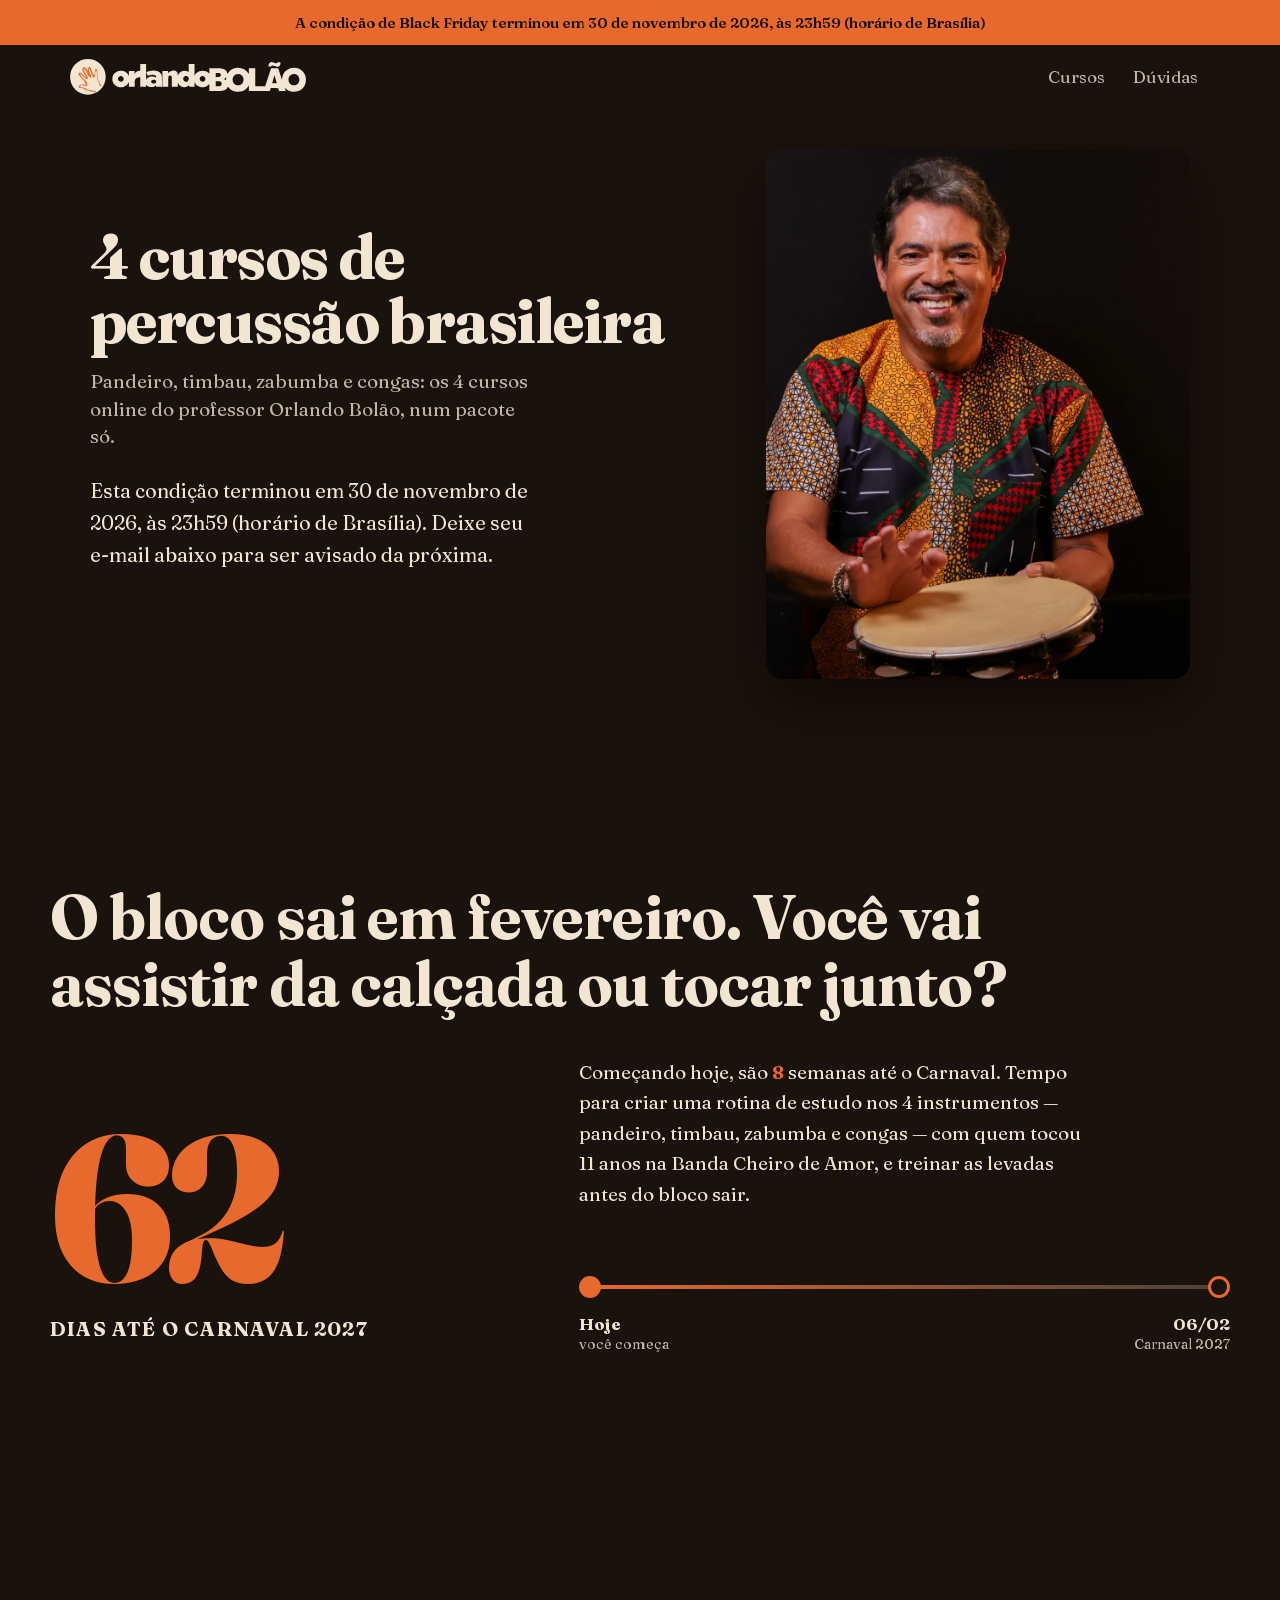
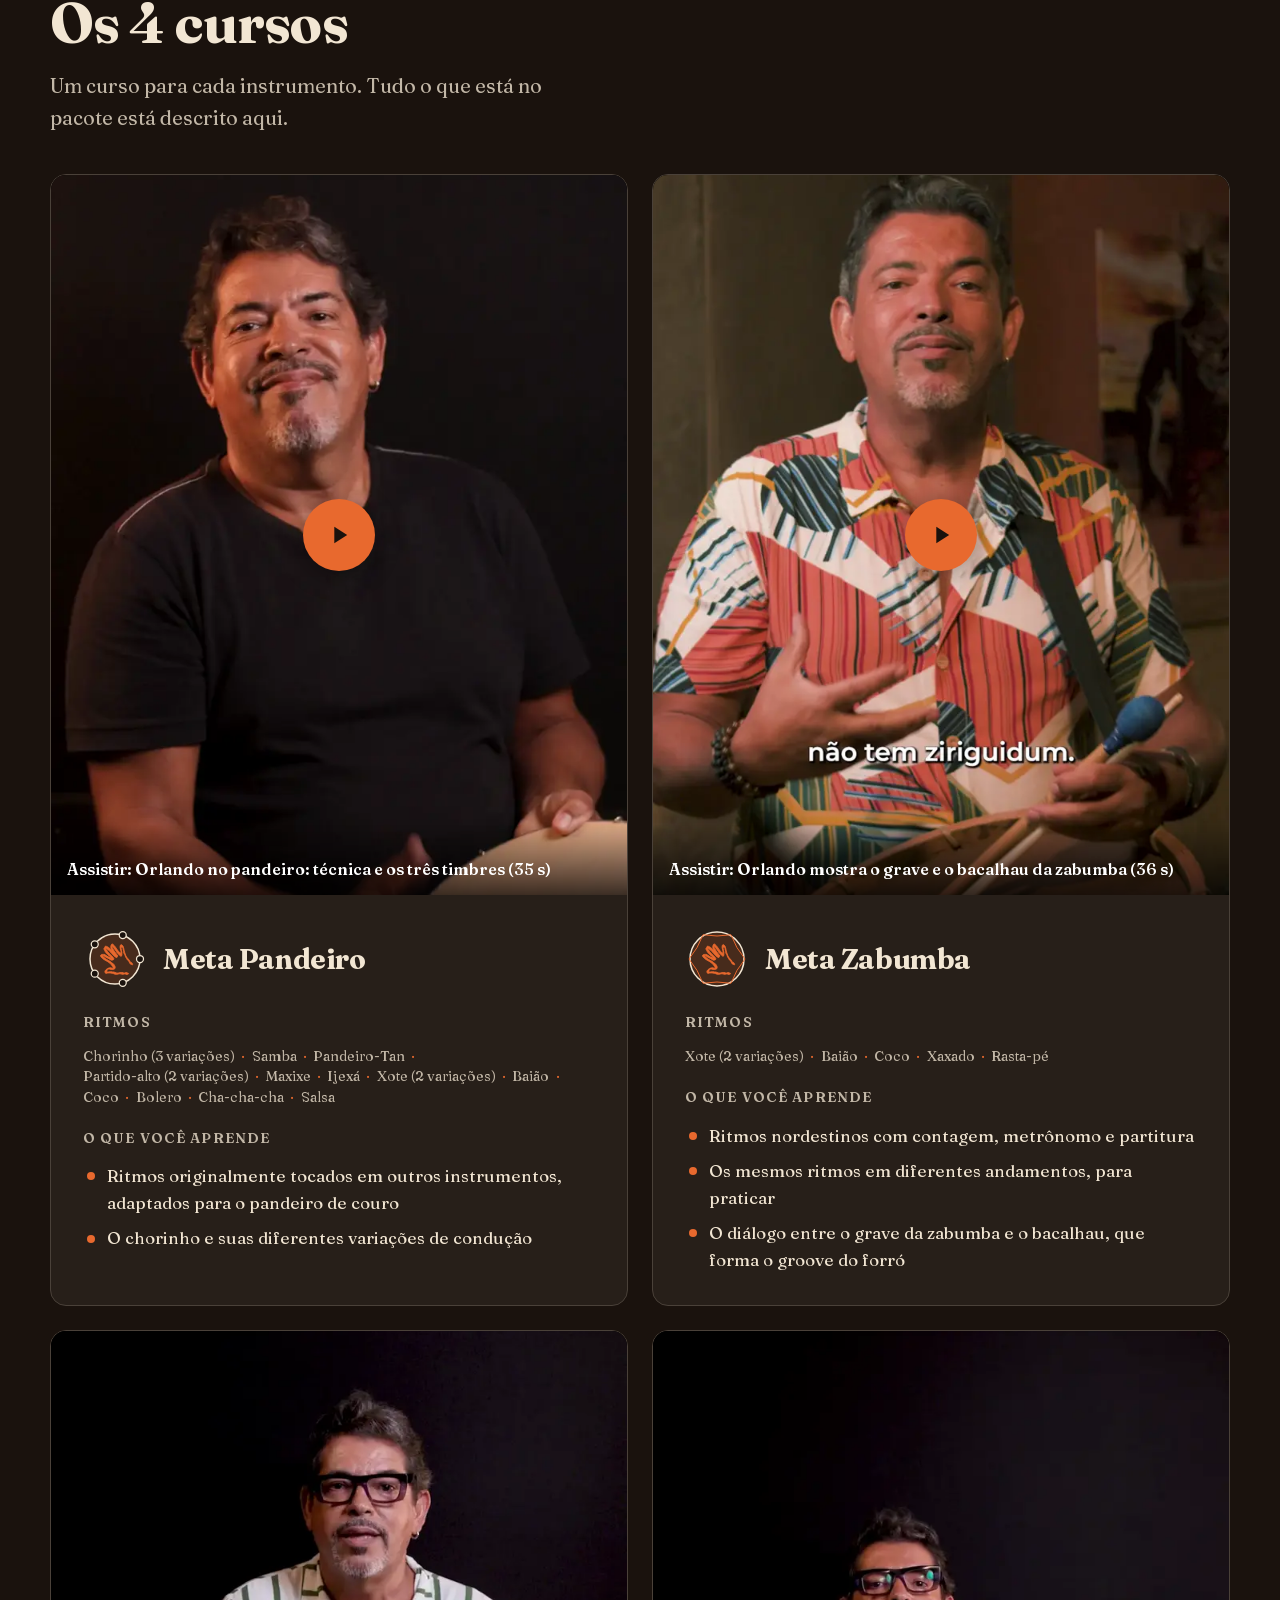
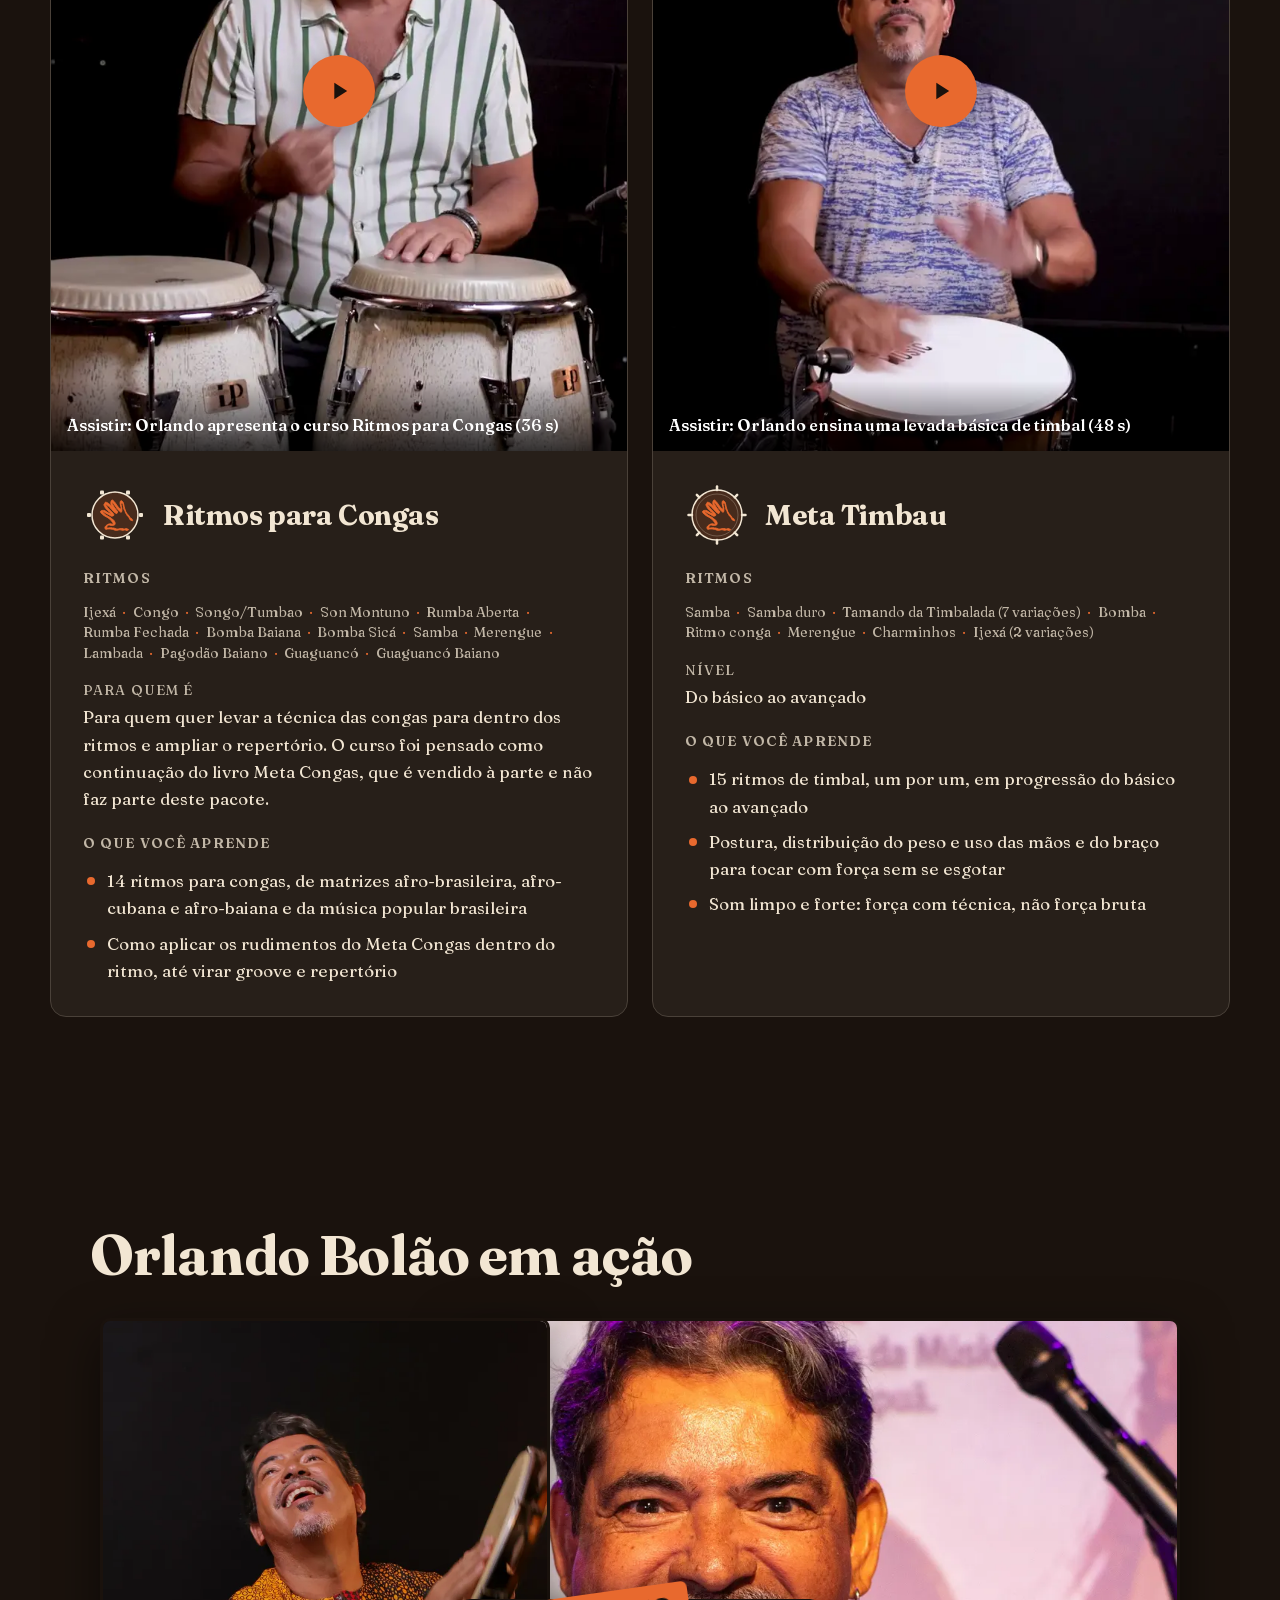
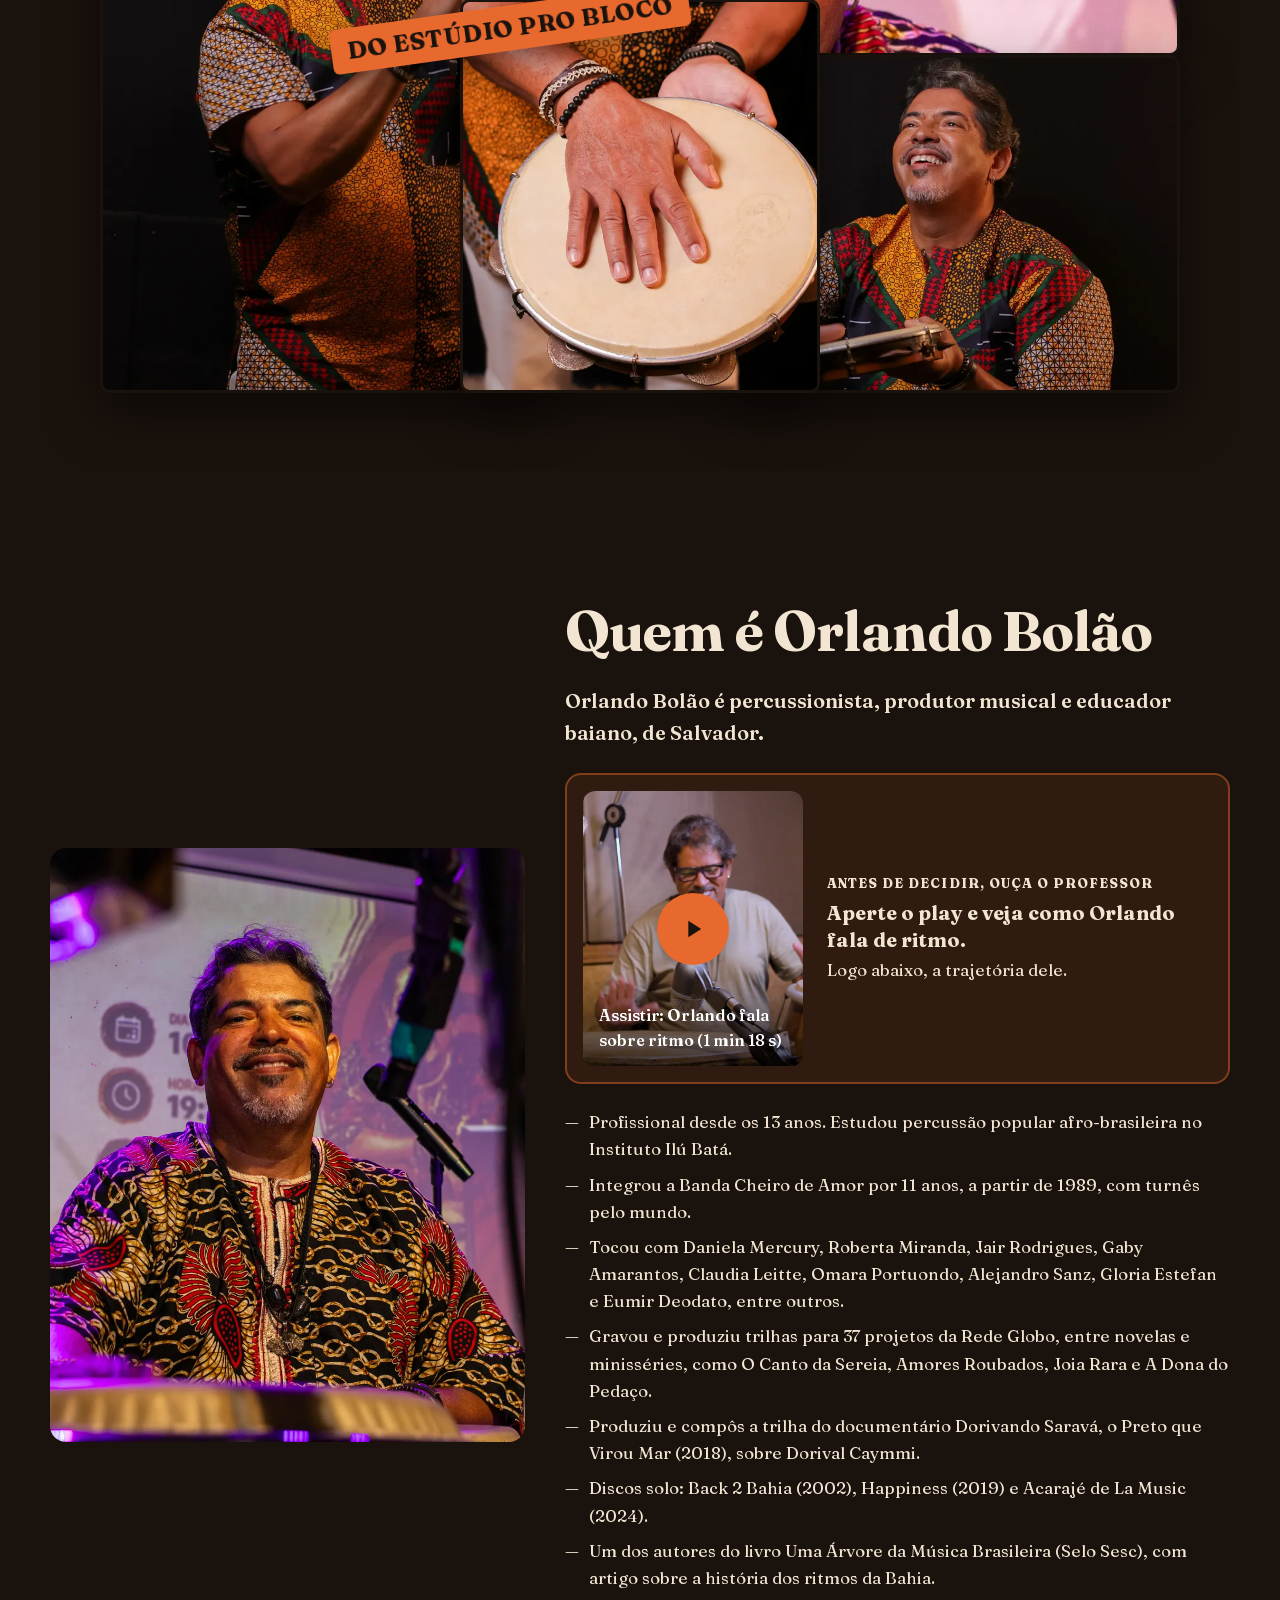
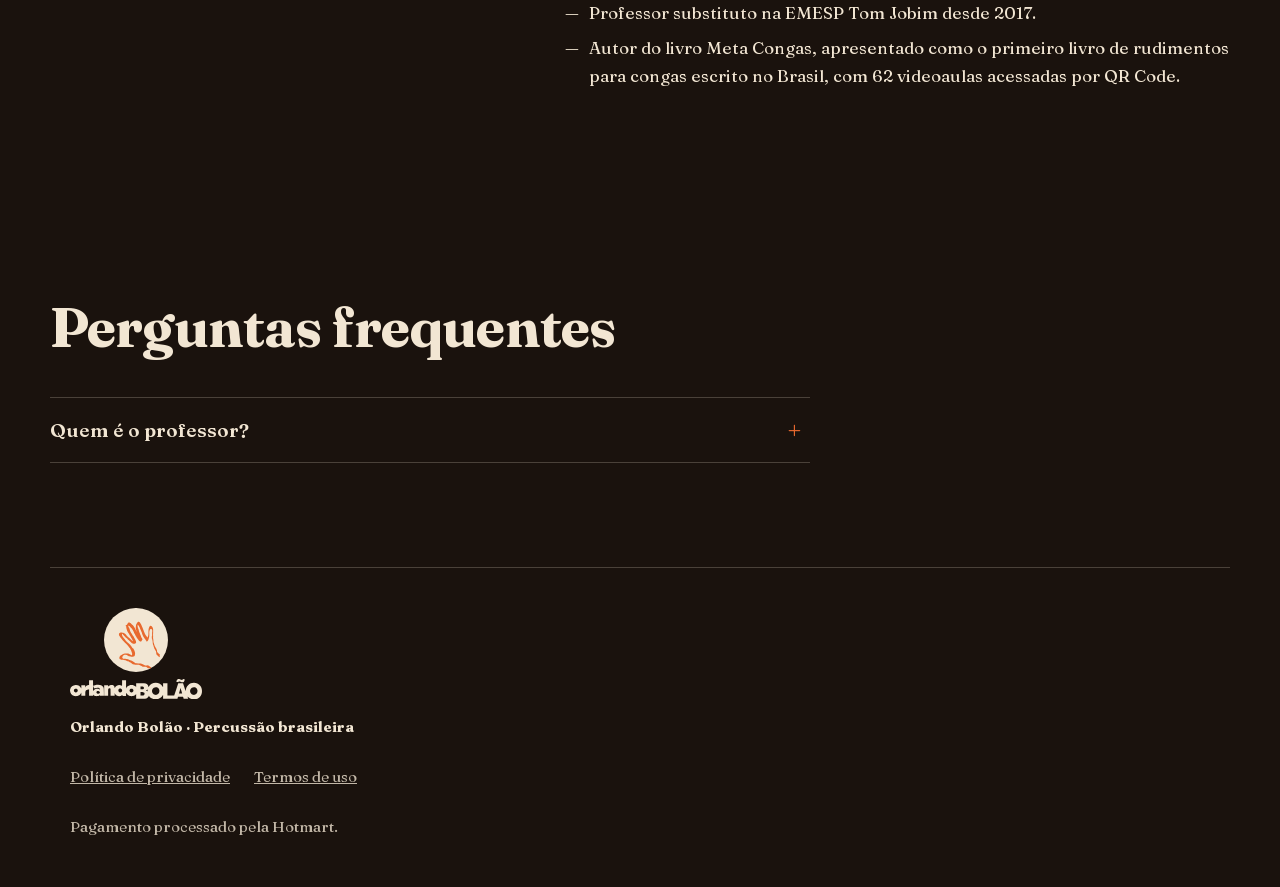
==== commit ad132c6a: "Mão em laranja cheio (cor do preço) e também na roda dos 4 instrumentos Co-Authored-By: Claude Opus " ====
--- a/blackfriday/index.html
+++ b/blackfriday/index.html
@@ -182,7 +182,7 @@
   </button>
 </div></div>
   <div class="curso-corpo">
-  <header class="curso-topo"><svg class="pele pele-pandeiro pele-mao" viewBox="-4 -4 128 128" width="64" height="64" aria-hidden="true" focusable="false"><circle cx="60" cy="60" r="50" class="p-pele"/><circle cx="60" cy="60" r="50" class="p-aro" /><circle cx="110.0" cy="60.0" r="7" class="p-platinela"/><circle cx="75.5" cy="107.6" r="7" class="p-platinela"/><circle cx="19.5" cy="89.4" r="7" class="p-platinela"/><circle cx="19.5" cy="30.6" r="7" class="p-platinela"/><circle cx="75.5" cy="12.4" r="7" class="p-platinela"/><g class="p-mao" transform="translate(63 62) rotate(-14) scale(0.07612) translate(-1123 -902)"><g transform="translate(0 1868) scale(0.1 -0.1)"><path d="M11021 13983 c-60 -24 -251 -238 -279 -312 -3 -9 -22 -43 -42 -76 -20 -33 -43 -78 -50 -100 -7 -22 -21 -57 -31 -77 -12 -23 -19 -59 -19 -95 0 -32 -7 -115 -15 -184 -29 -266 -30 -380 0 -524 14 -71 33 -140 41 -153 16 -24 74 -215 74 -243 0 -9 10 -28 21 -43 12 -15 19 -30 15 -33 -9 -9 -36 18 -36 36 0 10 -11 28 -24 40 -13 13 -27 34 -31 48 -3 14 -16 40 -29 57 -30 40 -106 191 -106 210 0 42 -106 260 -165 341 -12 17 -25 38 -28 47 -9 24 -102 163 -146 217 -41 50 -52 67 -98 138 -18 27 -63 77 -100 110 -38 33 -133 124 -213 201 -116 113 -159 148 -215 176 -175 87 -298 108 -364 62 -20 -14 -42 -26 -47 -26 -26 0 -88 -96 -98 -152 -5 -27 -17 -45 -41 -64 -23 -17 -35 -35 -35 -50 0 -35 -52 -144 -69 -144 -8 0 -22 7 -32 16 -26 23 -56 9 -88 -41 -22 -35 -30 -41 -45 -33 -39 22 -64 -59 -35 -115 19 -36 62 -77 81 -77 33 0 44 -44 18 -77 -26 -33 -22 -89 14 -168 15 -34 21 -62 18 -88 -3 -27 3 -55 22 -96 17 -39 26 -76 26 -110 0 -39 9 -71 39 -134 22 -45 42 -104 46 -130 6 -43 61 -167 86 -191 5 -6 9 -16 9 -23 0 -13 24 -51 147 -240 29 -44 53 -84 53 -87 0 -3 25 -42 55 -88 30 -45 55 -86 55 -91 0 -5 20 -39 44 -76 24 -36 51 -81 60 -98 9 -18 29 -47 45 -65 28 -32 79 -117 149 -248 19 -36 44 -77 56 -92 12 -14 32 -45 46 -69 14 -23 35 -57 47 -76 13 -18 25 -46 29 -61 7 -32 50 -119 73 -147 10 -11 27 -47 40 -80 24 -63 42 -104 66 -145 20 -33 15 -75 -7 -75 -10 0 -80 57 -155 127 -271 250 -477 434 -552 494 -119 95 -417 402 -507 523 -63 84 -251 279 -278 287 -12 4 -61 26 -109 50 -49 24 -99 44 -112 44 -14 0 -59 11 -101 25 -42 14 -100 25 -128 25 -28 0 -91 9 -140 20 -110 24 -140 25 -191 1 -22 -10 -59 -21 -83 -25 -174 -27 -268 -186 -216 -366 8 -30 19 -79 24 -108 5 -30 15 -61 22 -70 8 -10 31 -51 52 -92 21 -41 55 -95 75 -120 21 -25 52 -70 71 -100 19 -30 60 -82 90 -115 31 -33 77 -89 103 -125 158 -220 412 -511 547 -625 26 -22 70 -67 98 -101 50 -60 75 -83 151 -139 23 -16 48 -39 56 -51 8 -12 47 -49 87 -82 90 -75 260 -262 328 -362 28 -41 85 -120 126 -175 41 -55 91 -125 111 -155 20 -30 51 -67 68 -82 55 -47 105 -130 110 -181 5 -55 30 -107 91 -190 24 -34 44 -70 44 -80 0 -11 9 -36 20 -56 21 -39 80 -214 80 -238 0 -8 9 -27 19 -42 11 -15 22 -45 26 -66 3 -22 18 -64 32 -93 25 -51 26 -58 20 -175 -12 -225 -47 -264 -171 -188 -18 12 -40 21 -49 21 -21 0 -82 36 -137 81 -25 20 -61 45 -80 54 -19 10 -64 37 -100 61 -103 68 -204 84 -532 84 -242 0 -263 -1 -292 -20 -23 -14 -64 -22 -143 -30 -140 -13 -282 -63 -328 -116 -12 -13 -69 -52 -180 -122 -201 -127 -251 -175 -289 -278 -16 -44 -38 -89 -48 -101 -11 -11 -22 -41 -25 -65 -3 -23 -12 -55 -19 -70 -27 -53 -1 -118 87 -221 102 -120 171 -147 370 -144 101 1 149 -3 194 -16 33 -10 117 -22 187 -27 90 -7 138 -15 165 -29 22 -11 72 -22 118 -26 53 -5 89 -13 107 -26 14 -10 37 -19 51 -19 13 0 36 -9 50 -20 14 -11 61 -34 104 -51 43 -16 96 -38 118 -49 22 -10 64 -24 94 -30 30 -6 59 -14 65 -19 6 -4 25 -11 41 -15 17 -4 77 -37 133 -72 111 -70 156 -97 212 -126 19 -10 52 -30 72 -45 77 -59 131 -100 219 -169 68 -55 101 -73 133 -78 23 -4 53 -13 67 -20 14 -7 50 -19 80 -26 30 -7 74 -19 99 -27 25 -8 99 -19 165 -24 66 -5 149 -12 184 -15 35 -4 134 -1 220 6 161 13 189 11 291 -24 75 -25 173 -56 211 -66 84 -22 336 -154 387 -202 80 -77 153 -91 497 -93 l271 -2 57 -33 c32 -18 70 -48 84 -67 15 -19 58 -52 97 -74 39 -22 94 -54 121 -72 73 -46 231 -53 299 -13 62 36 119 31 87 -8 -36 -43 49 -33 119 15 63 43 67 48 48 67 -9 9 -8 16 5 30 39 43 17 81 -78 127 -41 21 -103 62 -136 91 -56 51 -221 164 -290 200 -36 18 -104 13 -219 -19 -56 -15 -105 -20 -195 -20 -140 0 -182 12 -253 72 -59 50 -259 154 -377 197 -49 17 -108 39 -130 48 -22 8 -51 15 -65 16 -14 0 -40 9 -58 20 -33 20 -43 22 -268 41 -97 8 -143 7 -174 -1 -78 -21 -199 -18 -257 8 -46 20 -66 22 -190 20 -167 -2 -195 8 -343 123 -52 41 -118 90 -146 109 -161 110 -225 150 -239 150 -9 0 -43 22 -78 49 -77 60 -129 87 -187 96 -25 4 -62 15 -83 26 -21 10 -52 19 -70 19 -20 0 -47 10 -67 25 -19 14 -46 25 -60 25 -14 0 -35 7 -46 15 -81 56 -291 135 -362 135 -12 0 -49 9 -80 19 -32 11 -115 25 -186 31 -71 6 -172 20 -225 31 -53 11 -149 22 -213 24 -136 4 -126 0 -206 87 -93 101 -96 162 -16 323 56 112 104 171 182 221 32 20 69 45 84 55 56 39 117 52 238 50 152 -3 191 -13 277 -71 40 -28 75 -50 79 -50 3 0 35 -20 70 -45 36 -25 77 -48 91 -51 15 -4 42 -18 61 -31 19 -12 40 -23 47 -23 7 0 32 -9 56 -20 24 -11 59 -20 76 -20 18 0 60 -9 93 -21 32 -11 94 -24 137 -28 43 -4 93 -15 110 -25 40 -20 134 -21 173 -1 16 8 61 17 102 21 85 7 241 53 313 92 55 30 75 59 75 113 0 20 7 55 15 78 52 149 70 388 35 480 -12 29 -28 83 -36 120 -8 36 -25 82 -38 101 -15 23 -25 57 -28 97 -5 49 -13 72 -45 120 -22 32 -43 74 -47 94 -3 20 -26 65 -51 100 -25 35 -45 69 -45 75 0 18 -42 52 -90 73 -45 20 -67 43 -125 132 -16 25 -48 68 -70 95 -22 27 -58 76 -80 109 -106 164 -392 480 -540 595 -51 40 -470 455 -553 549 -75 85 -132 158 -132 171 0 5 -25 38 -56 72 -31 35 -71 84 -88 109 -17 26 -68 92 -113 148 -219 269 -309 473 -288 652 14 123 54 119 155 -16 21 -27 50 -61 65 -75 15 -14 55 -61 90 -105 34 -44 84 -100 111 -124 27 -25 79 -80 115 -124 36 -43 79 -86 95 -96 16 -10 56 -43 89 -75 33 -31 80 -71 105 -89 24 -17 76 -64 115 -102 38 -39 93 -88 120 -110 49 -38 77 -64 315 -285 126 -116 306 -299 349 -354 36 -45 112 -109 160 -133 20 -10 48 -26 64 -36 19 -13 64 -22 145 -31 64 -7 127 -17 139 -24 72 -39 325 58 376 145 22 38 26 144 11 268 -8 65 -18 94 -52 153 -23 41 -42 76 -42 78 0 11 -80 173 -89 178 -5 4 -13 21 -16 39 -8 37 -28 73 -96 174 -27 39 -49 76 -49 83 0 6 -11 28 -25 48 -14 20 -25 42 -25 48 0 14 -54 102 -134 219 -32 47 -70 107 -84 133 -14 26 -40 64 -58 86 -18 21 -42 57 -54 80 -12 22 -34 64 -50 91 -16 28 -34 61 -41 75 -7 14 -29 45 -48 69 -43 54 -75 104 -96 151 -25 55 -54 109 -103 188 -32 53 -46 88 -52 130 -4 31 -17 77 -28 102 -12 25 -22 63 -22 86 0 30 -8 53 -31 83 -26 37 -31 53 -33 114 -3 93 -34 159 -92 200 -24 17 -48 44 -54 60 -5 17 -24 52 -41 79 l-32 49 18 39 c17 38 17 79 0 123 -6 13 -2 17 16 17 46 0 111 -44 213 -143 57 -56 147 -142 200 -192 53 -49 107 -104 119 -121 12 -17 47 -65 78 -105 114 -152 247 -358 284 -439 21 -47 43 -92 51 -100 12 -14 23 -41 64 -155 10 -27 33 -77 52 -110 19 -34 40 -75 46 -93 6 -17 24 -51 40 -74 38 -55 102 -176 102 -192 0 -19 67 -143 105 -196 18 -25 40 -61 49 -80 29 -64 76 -142 122 -204 25 -34 74 -106 109 -161 119 -187 241 -351 290 -391 20 -16 69 -59 109 -96 88 -80 160 -118 236 -125 53 -5 58 -3 100 32 51 43 86 90 96 130 4 15 27 53 52 83 50 61 92 155 92 204 0 22 -12 51 -35 83 -44 62 -95 140 -117 180 -35 64 -88 178 -88 191 0 7 -11 34 -25 60 -14 26 -25 55 -25 64 0 16 -21 67 -71 176 -10 22 -19 48 -19 58 0 9 -11 34 -25 54 -14 20 -25 44 -25 52 0 8 -8 31 -19 50 -10 19 -22 50 -26 69 -4 19 -16 48 -26 65 -10 17 -19 38 -19 46 0 8 -10 33 -21 55 -12 22 -28 63 -35 90 -18 71 -53 165 -70 189 -8 11 -14 39 -14 61 -1 22 -10 65 -21 95 -11 30 -25 78 -30 107 -5 28 -18 72 -29 98 -11 26 -20 54 -20 63 0 10 -11 37 -24 62 -28 54 -76 190 -76 217 0 11 -9 53 -20 94 -21 79 -29 369 -11 398 23 35 130 -63 175 -160 9 -19 27 -52 40 -74 14 -22 35 -60 48 -85 13 -25 41 -69 61 -99 20 -29 37 -58 37 -65 0 -6 12 -33 25 -61 14 -27 25 -57 25 -65 0 -8 9 -29 19 -46 10 -17 22 -51 26 -75 8 -48 35 -107 70 -154 12 -16 25 -43 29 -60 4 -16 15 -48 25 -70 19 -41 32 -74 58 -155 8 -25 34 -85 57 -135 64 -135 87 -195 97 -245 4 -25 17 -71 28 -102 12 -32 21 -65 21 -75 0 -10 31 -81 69 -158 39 -77 75 -160 81 -185 7 -25 31 -74 54 -110 24 -36 77 -119 119 -185 42 -66 93 -142 113 -169 21 -27 62 -85 91 -130 30 -44 65 -92 78 -106 37 -41 125 -162 125 -174 0 -6 9 -22 20 -36 11 -14 20 -32 20 -41 0 -15 35 -68 74 -111 22 -25 66 -7 111 45 20 23 63 71 96 107 60 66 102 146 115 220 3 19 15 51 26 70 13 22 22 61 25 110 3 41 14 91 23 110 79 160 116 509 90 835 -29 351 40 672 175 823 49 55 76 64 111 37 10 -8 40 -17 66 -21 72 -10 149 -82 171 -161 25 -90 32 -296 11 -358 -20 -63 -29 -322 -17 -520 10 -152 0 -230 -34 -267 -29 -32 -24 -440 6 -516 12 -29 21 -61 21 -70 0 -10 11 -33 23 -52 15 -22 26 -57 30 -95 3 -33 15 -85 25 -115 18 -52 23 -101 38 -370 7 -142 33 -297 55 -340 11 -19 19 -44 19 -55 0 -11 11 -42 25 -70 13 -27 25 -59 25 -70 0 -11 9 -33 19 -49 12 -17 23 -57 27 -95 3 -36 13 -79 21 -95 19 -37 51 -127 69 -196 14 -49 37 -106 68 -165 5 -11 17 -34 26 -51 9 -17 26 -44 38 -59 12 -15 22 -34 22 -42 0 -31 88 -180 158 -267 57 -71 70 -123 82 -351 7 -122 17 -209 25 -225 7 -14 16 -40 20 -58 4 -21 21 -44 47 -65 113 -90 268 -245 268 -266 0 -4 20 -20 44 -35 25 -16 68 -54 95 -86 75 -87 125 -89 161 -7 24 56 19 157 -10 194 -25 33 -25 47 4 108 20 44 21 54 10 80 -7 17 -20 51 -29 77 -14 42 -21 49 -55 58 -23 6 -49 24 -65 43 -15 17 -50 52 -79 77 -29 25 -103 97 -164 162 l-112 116 0 150 c0 137 -2 153 -23 193 -13 24 -38 82 -56 129 -18 47 -45 107 -58 135 -27 52 -31 58 -113 164 -28 35 -50 71 -50 79 0 8 -22 54 -50 102 -27 48 -50 94 -50 101 0 8 -8 28 -18 44 -10 17 -22 44 -26 60 -4 17 -14 37 -22 46 -8 9 -21 47 -28 85 -8 38 -21 89 -30 113 -9 24 -16 53 -16 65 0 11 -7 34 -16 51 -8 16 -20 52 -25 80 -5 27 -21 73 -34 100 -51 108 -53 121 -59 340 -4 165 -9 226 -25 285 -11 41 -22 102 -26 135 -3 33 -13 83 -22 112 -14 48 -14 56 1 93 15 37 15 69 4 336 -9 241 -9 313 2 388 13 93 16 683 4 831 -6 74 -42 202 -74 271 -11 22 -20 45 -20 51 0 63 -174 275 -237 288 -15 3 -56 13 -90 21 -110 25 -138 15 -207 -74 -88 -115 -146 -231 -174 -347 -61 -255 -65 -295 -69 -810 -4 -357 -8 -486 -17 -505 -7 -14 -27 -52 -45 -85 -25 -47 -34 -79 -40 -145 -8 -83 -48 -190 -71 -190 -5 0 -24 18 -42 41 -18 23 -51 62 -73 88 -23 26 -54 68 -70 94 -17 26 -60 88 -97 138 -38 49 -68 96 -68 103 0 8 -7 20 -17 27 -9 8 -22 28 -30 44 -7 17 -27 53 -43 80 -47 79 -100 192 -100 213 0 11 -8 30 -18 43 -27 34 -70 133 -78 177 -4 20 -17 58 -30 84 -13 26 -24 54 -24 63 0 19 -35 121 -70 205 -14 36 -39 99 -55 140 -15 41 -49 125 -76 186 -27 61 -49 116 -49 122 0 6 -20 51 -45 101 -25 50 -45 96 -45 102 0 16 -42 113 -101 235 -27 55 -49 104 -49 109 0 4 -15 31 -34 60 -19 28 -45 71 -59 96 -103 190 -205 328 -242 329 -6 0 -18 9 -28 20 -17 20 -146 29 -186 13z m-2074 -638 c8 -22 -6 -33 -17 -15 -13 20 -12 30 0 30 6 0 13 -7 17 -15z" vector-effect="non-scaling-stroke"/></g></g></svg><h3>Meta Pandeiro</h3></header>
+  <header class="curso-topo"><svg class="pele pele-pandeiro pele-mao" viewBox="-4 -4 128 128" width="64" height="64" aria-hidden="true" focusable="false"><circle cx="60" cy="60" r="50" class="p-pele"/><circle cx="60" cy="60" r="50" class="p-aro" /><circle cx="110.0" cy="60.0" r="7" class="p-platinela"/><circle cx="75.5" cy="107.6" r="7" class="p-platinela"/><circle cx="19.5" cy="89.4" r="7" class="p-platinela"/><circle cx="19.5" cy="30.6" r="7" class="p-platinela"/><circle cx="75.5" cy="12.4" r="7" class="p-platinela"/><g class="p-mao" transform="translate(63 62) rotate(-14) scale(0.07612) translate(-1123 -902)"><g transform="translate(0 1868) scale(0.1 -0.1)"><path d="M11021 13983 c-60 -24 -251 -238 -279 -312 -3 -9 -22 -43 -42 -76 -20 -33 -43 -78 -50 -100 -7 -22 -21 -57 -31 -77 -12 -23 -19 -59 -19 -95 0 -32 -7 -115 -15 -184 -29 -266 -30 -380 0 -524 14 -71 33 -140 41 -153 16 -24 74 -215 74 -243 0 -9 10 -28 21 -43 12 -15 19 -30 15 -33 -9 -9 -36 18 -36 36 0 10 -11 28 -24 40 -13 13 -27 34 -31 48 -3 14 -16 40 -29 57 -30 40 -106 191 -106 210 0 42 -106 260 -165 341 -12 17 -25 38 -28 47 -9 24 -102 163 -146 217 -41 50 -52 67 -98 138 -18 27 -63 77 -100 110 -38 33 -133 124 -213 201 -116 113 -159 148 -215 176 -175 87 -298 108 -364 62 -20 -14 -42 -26 -47 -26 -26 0 -88 -96 -98 -152 -5 -27 -17 -45 -41 -64 -23 -17 -35 -35 -35 -50 0 -35 -52 -144 -69 -144 -8 0 -22 7 -32 16 -26 23 -56 9 -88 -41 -22 -35 -30 -41 -45 -33 -39 22 -64 -59 -35 -115 19 -36 62 -77 81 -77 33 0 44 -44 18 -77 -26 -33 -22 -89 14 -168 15 -34 21 -62 18 -88 -3 -27 3 -55 22 -96 17 -39 26 -76 26 -110 0 -39 9 -71 39 -134 22 -45 42 -104 46 -130 6 -43 61 -167 86 -191 5 -6 9 -16 9 -23 0 -13 24 -51 147 -240 29 -44 53 -84 53 -87 0 -3 25 -42 55 -88 30 -45 55 -86 55 -91 0 -5 20 -39 44 -76 24 -36 51 -81 60 -98 9 -18 29 -47 45 -65 28 -32 79 -117 149 -248 19 -36 44 -77 56 -92 12 -14 32 -45 46 -69 14 -23 35 -57 47 -76 13 -18 25 -46 29 -61 7 -32 50 -119 73 -147 10 -11 27 -47 40 -80 24 -63 42 -104 66 -145 20 -33 15 -75 -7 -75 -10 0 -80 57 -155 127 -271 250 -477 434 -552 494 -119 95 -417 402 -507 523 -63 84 -251 279 -278 287 -12 4 -61 26 -109 50 -49 24 -99 44 -112 44 -14 0 -59 11 -101 25 -42 14 -100 25 -128 25 -28 0 -91 9 -140 20 -110 24 -140 25 -191 1 -22 -10 -59 -21 -83 -25 -174 -27 -268 -186 -216 -366 8 -30 19 -79 24 -108 5 -30 15 -61 22 -70 8 -10 31 -51 52 -92 21 -41 55 -95 75 -120 21 -25 52 -70 71 -100 19 -30 60 -82 90 -115 31 -33 77 -89 103 -125 158 -220 412 -511 547 -625 26 -22 70 -67 98 -101 50 -60 75 -83 151 -139 23 -16 48 -39 56 -51 8 -12 47 -49 87 -82 90 -75 260 -262 328 -362 28 -41 85 -120 126 -175 41 -55 91 -125 111 -155 20 -30 51 -67 68 -82 55 -47 105 -130 110 -181 5 -55 30 -107 91 -190 24 -34 44 -70 44 -80 0 -11 9 -36 20 -56 21 -39 80 -214 80 -238 0 -8 9 -27 19 -42 11 -15 22 -45 26 -66 3 -22 18 -64 32 -93 25 -51 26 -58 20 -175 -12 -225 -47 -264 -171 -188 -18 12 -40 21 -49 21 -21 0 -82 36 -137 81 -25 20 -61 45 -80 54 -19 10 -64 37 -100 61 -103 68 -204 84 -532 84 -242 0 -263 -1 -292 -20 -23 -14 -64 -22 -143 -30 -140 -13 -282 -63 -328 -116 -12 -13 -69 -52 -180 -122 -201 -127 -251 -175 -289 -278 -16 -44 -38 -89 -48 -101 -11 -11 -22 -41 -25 -65 -3 -23 -12 -55 -19 -70 -27 -53 -1 -118 87 -221 102 -120 171 -147 370 -144 101 1 149 -3 194 -16 33 -10 117 -22 187 -27 90 -7 138 -15 165 -29 22 -11 72 -22 118 -26 53 -5 89 -13 107 -26 14 -10 37 -19 51 -19 13 0 36 -9 50 -20 14 -11 61 -34 104 -51 43 -16 96 -38 118 -49 22 -10 64 -24 94 -30 30 -6 59 -14 65 -19 6 -4 25 -11 41 -15 17 -4 77 -37 133 -72 111 -70 156 -97 212 -126 19 -10 52 -30 72 -45 77 -59 131 -100 219 -169 68 -55 101 -73 133 -78 23 -4 53 -13 67 -20 14 -7 50 -19 80 -26 30 -7 74 -19 99 -27 25 -8 99 -19 165 -24 66 -5 149 -12 184 -15 35 -4 134 -1 220 6 161 13 189 11 291 -24 75 -25 173 -56 211 -66 84 -22 336 -154 387 -202 80 -77 153 -91 497 -93 l271 -2 57 -33 c32 -18 70 -48 84 -67 15 -19 58 -52 97 -74 39 -22 94 -54 121 -72 73 -46 231 -53 299 -13 62 36 119 31 87 -8 -36 -43 49 -33 119 15 63 43 67 48 48 67 -9 9 -8 16 5 30 39 43 17 81 -78 127 -41 21 -103 62 -136 91 -56 51 -221 164 -290 200 -36 18 -104 13 -219 -19 -56 -15 -105 -20 -195 -20 -140 0 -182 12 -253 72 -59 50 -259 154 -377 197 -49 17 -108 39 -130 48 -22 8 -51 15 -65 16 -14 0 -40 9 -58 20 -33 20 -43 22 -268 41 -97 8 -143 7 -174 -1 -78 -21 -199 -18 -257 8 -46 20 -66 22 -190 20 -167 -2 -195 8 -343 123 -52 41 -118 90 -146 109 -161 110 -225 150 -239 150 -9 0 -43 22 -78 49 -77 60 -129 87 -187 96 -25 4 -62 15 -83 26 -21 10 -52 19 -70 19 -20 0 -47 10 -67 25 -19 14 -46 25 -60 25 -14 0 -35 7 -46 15 -81 56 -291 135 -362 135 -12 0 -49 9 -80 19 -32 11 -115 25 -186 31 -71 6 -172 20 -225 31 -53 11 -149 22 -213 24 -136 4 -126 0 -206 87 -93 101 -96 162 -16 323 56 112 104 171 182 221 32 20 69 45 84 55 56 39 117 52 238 50 152 -3 191 -13 277 -71 40 -28 75 -50 79 -50 3 0 35 -20 70 -45 36 -25 77 -48 91 -51 15 -4 42 -18 61 -31 19 -12 40 -23 47 -23 7 0 32 -9 56 -20 24 -11 59 -20 76 -20 18 0 60 -9 93 -21 32 -11 94 -24 137 -28 43 -4 93 -15 110 -25 40 -20 134 -21 173 -1 16 8 61 17 102 21 85 7 241 53 313 92 55 30 75 59 75 113 0 20 7 55 15 78 52 149 70 388 35 480 -12 29 -28 83 -36 120 -8 36 -25 82 -38 101 -15 23 -25 57 -28 97 -5 49 -13 72 -45 120 -22 32 -43 74 -47 94 -3 20 -26 65 -51 100 -25 35 -45 69 -45 75 0 18 -42 52 -90 73 -45 20 -67 43 -125 132 -16 25 -48 68 -70 95 -22 27 -58 76 -80 109 -106 164 -392 480 -540 595 -51 40 -470 455 -553 549 -75 85 -132 158 -132 171 0 5 -25 38 -56 72 -31 35 -71 84 -88 109 -17 26 -68 92 -113 148 -219 269 -309 473 -288 652 14 123 54 119 155 -16 21 -27 50 -61 65 -75 15 -14 55 -61 90 -105 34 -44 84 -100 111 -124 27 -25 79 -80 115 -124 36 -43 79 -86 95 -96 16 -10 56 -43 89 -75 33 -31 80 -71 105 -89 24 -17 76 -64 115 -102 38 -39 93 -88 120 -110 49 -38 77 -64 315 -285 126 -116 306 -299 349 -354 36 -45 112 -109 160 -133 20 -10 48 -26 64 -36 19 -13 64 -22 145 -31 64 -7 127 -17 139 -24 72 -39 325 58 376 145 22 38 26 144 11 268 -8 65 -18 94 -52 153 -23 41 -42 76 -42 78 0 11 -80 173 -89 178 -5 4 -13 21 -16 39 -8 37 -28 73 -96 174 -27 39 -49 76 -49 83 0 6 -11 28 -25 48 -14 20 -25 42 -25 48 0 14 -54 102 -134 219 -32 47 -70 107 -84 133 -14 26 -40 64 -58 86 -18 21 -42 57 -54 80 -12 22 -34 64 -50 91 -16 28 -34 61 -41 75 -7 14 -29 45 -48 69 -43 54 -75 104 -96 151 -25 55 -54 109 -103 188 -32 53 -46 88 -52 130 -4 31 -17 77 -28 102 -12 25 -22 63 -22 86 0 30 -8 53 -31 83 -26 37 -31 53 -33 114 -3 93 -34 159 -92 200 -24 17 -48 44 -54 60 -5 17 -24 52 -41 79 l-32 49 18 39 c17 38 17 79 0 123 -6 13 -2 17 16 17 46 0 111 -44 213 -143 57 -56 147 -142 200 -192 53 -49 107 -104 119 -121 12 -17 47 -65 78 -105 114 -152 247 -358 284 -439 21 -47 43 -92 51 -100 12 -14 23 -41 64 -155 10 -27 33 -77 52 -110 19 -34 40 -75 46 -93 6 -17 24 -51 40 -74 38 -55 102 -176 102 -192 0 -19 67 -143 105 -196 18 -25 40 -61 49 -80 29 -64 76 -142 122 -204 25 -34 74 -106 109 -161 119 -187 241 -351 290 -391 20 -16 69 -59 109 -96 88 -80 160 -118 236 -125 53 -5 58 -3 100 32 51 43 86 90 96 130 4 15 27 53 52 83 50 61 92 155 92 204 0 22 -12 51 -35 83 -44 62 -95 140 -117 180 -35 64 -88 178 -88 191 0 7 -11 34 -25 60 -14 26 -25 55 -25 64 0 16 -21 67 -71 176 -10 22 -19 48 -19 58 0 9 -11 34 -25 54 -14 20 -25 44 -25 52 0 8 -8 31 -19 50 -10 19 -22 50 -26 69 -4 19 -16 48 -26 65 -10 17 -19 38 -19 46 0 8 -10 33 -21 55 -12 22 -28 63 -35 90 -18 71 -53 165 -70 189 -8 11 -14 39 -14 61 -1 22 -10 65 -21 95 -11 30 -25 78 -30 107 -5 28 -18 72 -29 98 -11 26 -20 54 -20 63 0 10 -11 37 -24 62 -28 54 -76 190 -76 217 0 11 -9 53 -20 94 -21 79 -29 369 -11 398 23 35 130 -63 175 -160 9 -19 27 -52 40 -74 14 -22 35 -60 48 -85 13 -25 41 -69 61 -99 20 -29 37 -58 37 -65 0 -6 12 -33 25 -61 14 -27 25 -57 25 -65 0 -8 9 -29 19 -46 10 -17 22 -51 26 -75 8 -48 35 -107 70 -154 12 -16 25 -43 29 -60 4 -16 15 -48 25 -70 19 -41 32 -74 58 -155 8 -25 34 -85 57 -135 64 -135 87 -195 97 -245 4 -25 17 -71 28 -102 12 -32 21 -65 21 -75 0 -10 31 -81 69 -158 39 -77 75 -160 81 -185 7 -25 31 -74 54 -110 24 -36 77 -119 119 -185 42 -66 93 -142 113 -169 21 -27 62 -85 91 -130 30 -44 65 -92 78 -106 37 -41 125 -162 125 -174 0 -6 9 -22 20 -36 11 -14 20 -32 20 -41 0 -15 35 -68 74 -111 22 -25 66 -7 111 45 20 23 63 71 96 107 60 66 102 146 115 220 3 19 15 51 26 70 13 22 22 61 25 110 3 41 14 91 23 110 79 160 116 509 90 835 -29 351 40 672 175 823 49 55 76 64 111 37 10 -8 40 -17 66 -21 72 -10 149 -82 171 -161 25 -90 32 -296 11 -358 -20 -63 -29 -322 -17 -520 10 -152 0 -230 -34 -267 -29 -32 -24 -440 6 -516 12 -29 21 -61 21 -70 0 -10 11 -33 23 -52 15 -22 26 -57 30 -95 3 -33 15 -85 25 -115 18 -52 23 -101 38 -370 7 -142 33 -297 55 -340 11 -19 19 -44 19 -55 0 -11 11 -42 25 -70 13 -27 25 -59 25 -70 0 -11 9 -33 19 -49 12 -17 23 -57 27 -95 3 -36 13 -79 21 -95 19 -37 51 -127 69 -196 14 -49 37 -106 68 -165 5 -11 17 -34 26 -51 9 -17 26 -44 38 -59 12 -15 22 -34 22 -42 0 -31 88 -180 158 -267 57 -71 70 -123 82 -351 7 -122 17 -209 25 -225 7 -14 16 -40 20 -58 4 -21 21 -44 47 -65 113 -90 268 -245 268 -266 0 -4 20 -20 44 -35 25 -16 68 -54 95 -86 75 -87 125 -89 161 -7 24 56 19 157 -10 194 -25 33 -25 47 4 108 20 44 21 54 10 80 -7 17 -20 51 -29 77 -14 42 -21 49 -55 58 -23 6 -49 24 -65 43 -15 17 -50 52 -79 77 -29 25 -103 97 -164 162 l-112 116 0 150 c0 137 -2 153 -23 193 -13 24 -38 82 -56 129 -18 47 -45 107 -58 135 -27 52 -31 58 -113 164 -28 35 -50 71 -50 79 0 8 -22 54 -50 102 -27 48 -50 94 -50 101 0 8 -8 28 -18 44 -10 17 -22 44 -26 60 -4 17 -14 37 -22 46 -8 9 -21 47 -28 85 -8 38 -21 89 -30 113 -9 24 -16 53 -16 65 0 11 -7 34 -16 51 -8 16 -20 52 -25 80 -5 27 -21 73 -34 100 -51 108 -53 121 -59 340 -4 165 -9 226 -25 285 -11 41 -22 102 -26 135 -3 33 -13 83 -22 112 -14 48 -14 56 1 93 15 37 15 69 4 336 -9 241 -9 313 2 388 13 93 16 683 4 831 -6 74 -42 202 -74 271 -11 22 -20 45 -20 51 0 63 -174 275 -237 288 -15 3 -56 13 -90 21 -110 25 -138 15 -207 -74 -88 -115 -146 -231 -174 -347 -61 -255 -65 -295 -69 -810 -4 -357 -8 -486 -17 -505 -7 -14 -27 -52 -45 -85 -25 -47 -34 -79 -40 -145 -8 -83 -48 -190 -71 -190 -5 0 -24 18 -42 41 -18 23 -51 62 -73 88 -23 26 -54 68 -70 94 -17 26 -60 88 -97 138 -38 49 -68 96 -68 103 0 8 -7 20 -17 27 -9 8 -22 28 -30 44 -7 17 -27 53 -43 80 -47 79 -100 192 -100 213 0 11 -8 30 -18 43 -27 34 -70 133 -78 177 -4 20 -17 58 -30 84 -13 26 -24 54 -24 63 0 19 -35 121 -70 205 -14 36 -39 99 -55 140 -15 41 -49 125 -76 186 -27 61 -49 116 -49 122 0 6 -20 51 -45 101 -25 50 -45 96 -45 102 0 16 -42 113 -101 235 -27 55 -49 104 -49 109 0 4 -15 31 -34 60 -19 28 -45 71 -59 96 -103 190 -205 328 -242 329 -6 0 -18 9 -28 20 -17 20 -146 29 -186 13z m-2074 -638 c8 -22 -6 -33 -17 -15 -13 20 -12 30 0 30 6 0 13 -7 17 -15z"/></g></g></svg><h3>Meta Pandeiro</h3></header>
   <h4>Ritmos</h4><ul class="ritmos"><li>Chorinho (3 variações)</li><li>Samba</li><li>Pandeiro-Tan</li><li>Partido-alto (2 variações)</li><li>Maxixe</li><li>Ijexá</li><li>Xote (2 variações)</li><li>Baião</li><li>Coco</li><li>Bolero</li><li>Cha-cha-cha</li><li>Salsa</li></ul><h4>O que você aprende</h4><ul class="aprende"><li>Ritmos originalmente tocados em outros instrumentos, adaptados para o pandeiro de couro</li><li>O chorinho e suas diferentes variações de condução</li></ul>
   </div>
 </article>
@@ -194,7 +194,7 @@
   </button>
 </div></div>
   <div class="curso-corpo">
-  <header class="curso-topo"><svg class="pele pele-zabumba pele-mao" viewBox="-4 -4 128 128" width="64" height="64" aria-hidden="true" focusable="false"><circle cx="60" cy="60" r="54" class="p-pele"/><circle cx="60" cy="60" r="54" class="p-aro"/><path d="M116.0 60.0L99.8 83.0L88.0 108.5L60.0 106.0L32.0 108.5L20.2 83.0L4.0 60.0L20.2 37.0L32.0 11.5L60.0 14.0L88.0 11.5L99.8 37.0Z" class="p-corda"/><g class="p-mao" transform="translate(63 62) rotate(-14) scale(0.07612) translate(-1123 -902)"><g transform="translate(0 1868) scale(0.1 -0.1)"><path d="M11021 13983 c-60 -24 -251 -238 -279 -312 -3 -9 -22 -43 -42 -76 -20 -33 -43 -78 -50 -100 -7 -22 -21 -57 -31 -77 -12 -23 -19 -59 -19 -95 0 -32 -7 -115 -15 -184 -29 -266 -30 -380 0 -524 14 -71 33 -140 41 -153 16 -24 74 -215 74 -243 0 -9 10 -28 21 -43 12 -15 19 -30 15 -33 -9 -9 -36 18 -36 36 0 10 -11 28 -24 40 -13 13 -27 34 -31 48 -3 14 -16 40 -29 57 -30 40 -106 191 -106 210 0 42 -106 260 -165 341 -12 17 -25 38 -28 47 -9 24 -102 163 -146 217 -41 50 -52 67 -98 138 -18 27 -63 77 -100 110 -38 33 -133 124 -213 201 -116 113 -159 148 -215 176 -175 87 -298 108 -364 62 -20 -14 -42 -26 -47 -26 -26 0 -88 -96 -98 -152 -5 -27 -17 -45 -41 -64 -23 -17 -35 -35 -35 -50 0 -35 -52 -144 -69 -144 -8 0 -22 7 -32 16 -26 23 -56 9 -88 -41 -22 -35 -30 -41 -45 -33 -39 22 -64 -59 -35 -115 19 -36 62 -77 81 -77 33 0 44 -44 18 -77 -26 -33 -22 -89 14 -168 15 -34 21 -62 18 -88 -3 -27 3 -55 22 -96 17 -39 26 -76 26 -110 0 -39 9 -71 39 -134 22 -45 42 -104 46 -130 6 -43 61 -167 86 -191 5 -6 9 -16 9 -23 0 -13 24 -51 147 -240 29 -44 53 -84 53 -87 0 -3 25 -42 55 -88 30 -45 55 -86 55 -91 0 -5 20 -39 44 -76 24 -36 51 -81 60 -98 9 -18 29 -47 45 -65 28 -32 79 -117 149 -248 19 -36 44 -77 56 -92 12 -14 32 -45 46 -69 14 -23 35 -57 47 -76 13 -18 25 -46 29 -61 7 -32 50 -119 73 -147 10 -11 27 -47 40 -80 24 -63 42 -104 66 -145 20 -33 15 -75 -7 -75 -10 0 -80 57 -155 127 -271 250 -477 434 -552 494 -119 95 -417 402 -507 523 -63 84 -251 279 -278 287 -12 4 -61 26 -109 50 -49 24 -99 44 -112 44 -14 0 -59 11 -101 25 -42 14 -100 25 -128 25 -28 0 -91 9 -140 20 -110 24 -140 25 -191 1 -22 -10 -59 -21 -83 -25 -174 -27 -268 -186 -216 -366 8 -30 19 -79 24 -108 5 -30 15 -61 22 -70 8 -10 31 -51 52 -92 21 -41 55 -95 75 -120 21 -25 52 -70 71 -100 19 -30 60 -82 90 -115 31 -33 77 -89 103 -125 158 -220 412 -511 547 -625 26 -22 70 -67 98 -101 50 -60 75 -83 151 -139 23 -16 48 -39 56 -51 8 -12 47 -49 87 -82 90 -75 260 -262 328 -362 28 -41 85 -120 126 -175 41 -55 91 -125 111 -155 20 -30 51 -67 68 -82 55 -47 105 -130 110 -181 5 -55 30 -107 91 -190 24 -34 44 -70 44 -80 0 -11 9 -36 20 -56 21 -39 80 -214 80 -238 0 -8 9 -27 19 -42 11 -15 22 -45 26 -66 3 -22 18 -64 32 -93 25 -51 26 -58 20 -175 -12 -225 -47 -264 -171 -188 -18 12 -40 21 -49 21 -21 0 -82 36 -137 81 -25 20 -61 45 -80 54 -19 10 -64 37 -100 61 -103 68 -204 84 -532 84 -242 0 -263 -1 -292 -20 -23 -14 -64 -22 -143 -30 -140 -13 -282 -63 -328 -116 -12 -13 -69 -52 -180 -122 -201 -127 -251 -175 -289 -278 -16 -44 -38 -89 -48 -101 -11 -11 -22 -41 -25 -65 -3 -23 -12 -55 -19 -70 -27 -53 -1 -118 87 -221 102 -120 171 -147 370 -144 101 1 149 -3 194 -16 33 -10 117 -22 187 -27 90 -7 138 -15 165 -29 22 -11 72 -22 118 -26 53 -5 89 -13 107 -26 14 -10 37 -19 51 -19 13 0 36 -9 50 -20 14 -11 61 -34 104 -51 43 -16 96 -38 118 -49 22 -10 64 -24 94 -30 30 -6 59 -14 65 -19 6 -4 25 -11 41 -15 17 -4 77 -37 133 -72 111 -70 156 -97 212 -126 19 -10 52 -30 72 -45 77 -59 131 -100 219 -169 68 -55 101 -73 133 -78 23 -4 53 -13 67 -20 14 -7 50 -19 80 -26 30 -7 74 -19 99 -27 25 -8 99 -19 165 -24 66 -5 149 -12 184 -15 35 -4 134 -1 220 6 161 13 189 11 291 -24 75 -25 173 -56 211 -66 84 -22 336 -154 387 -202 80 -77 153 -91 497 -93 l271 -2 57 -33 c32 -18 70 -48 84 -67 15 -19 58 -52 97 -74 39 -22 94 -54 121 -72 73 -46 231 -53 299 -13 62 36 119 31 87 -8 -36 -43 49 -33 119 15 63 43 67 48 48 67 -9 9 -8 16 5 30 39 43 17 81 -78 127 -41 21 -103 62 -136 91 -56 51 -221 164 -290 200 -36 18 -104 13 -219 -19 -56 -15 -105 -20 -195 -20 -140 0 -182 12 -253 72 -59 50 -259 154 -377 197 -49 17 -108 39 -130 48 -22 8 -51 15 -65 16 -14 0 -40 9 -58 20 -33 20 -43 22 -268 41 -97 8 -143 7 -174 -1 -78 -21 -199 -18 -257 8 -46 20 -66 22 -190 20 -167 -2 -195 8 -343 123 -52 41 -118 90 -146 109 -161 110 -225 150 -239 150 -9 0 -43 22 -78 49 -77 60 -129 87 -187 96 -25 4 -62 15 -83 26 -21 10 -52 19 -70 19 -20 0 -47 10 -67 25 -19 14 -46 25 -60 25 -14 0 -35 7 -46 15 -81 56 -291 135 -362 135 -12 0 -49 9 -80 19 -32 11 -115 25 -186 31 -71 6 -172 20 -225 31 -53 11 -149 22 -213 24 -136 4 -126 0 -206 87 -93 101 -96 162 -16 323 56 112 104 171 182 221 32 20 69 45 84 55 56 39 117 52 238 50 152 -3 191 -13 277 -71 40 -28 75 -50 79 -50 3 0 35 -20 70 -45 36 -25 77 -48 91 -51 15 -4 42 -18 61 -31 19 -12 40 -23 47 -23 7 0 32 -9 56 -20 24 -11 59 -20 76 -20 18 0 60 -9 93 -21 32 -11 94 -24 137 -28 43 -4 93 -15 110 -25 40 -20 134 -21 173 -1 16 8 61 17 102 21 85 7 241 53 313 92 55 30 75 59 75 113 0 20 7 55 15 78 52 149 70 388 35 480 -12 29 -28 83 -36 120 -8 36 -25 82 -38 101 -15 23 -25 57 -28 97 -5 49 -13 72 -45 120 -22 32 -43 74 -47 94 -3 20 -26 65 -51 100 -25 35 -45 69 -45 75 0 18 -42 52 -90 73 -45 20 -67 43 -125 132 -16 25 -48 68 -70 95 -22 27 -58 76 -80 109 -106 164 -392 480 -540 595 -51 40 -470 455 -553 549 -75 85 -132 158 -132 171 0 5 -25 38 -56 72 -31 35 -71 84 -88 109 -17 26 -68 92 -113 148 -219 269 -309 473 -288 652 14 123 54 119 155 -16 21 -27 50 -61 65 -75 15 -14 55 -61 90 -105 34 -44 84 -100 111 -124 27 -25 79 -80 115 -124 36 -43 79 -86 95 -96 16 -10 56 -43 89 -75 33 -31 80 -71 105 -89 24 -17 76 -64 115 -102 38 -39 93 -88 120 -110 49 -38 77 -64 315 -285 126 -116 306 -299 349 -354 36 -45 112 -109 160 -133 20 -10 48 -26 64 -36 19 -13 64 -22 145 -31 64 -7 127 -17 139 -24 72 -39 325 58 376 145 22 38 26 144 11 268 -8 65 -18 94 -52 153 -23 41 -42 76 -42 78 0 11 -80 173 -89 178 -5 4 -13 21 -16 39 -8 37 -28 73 -96 174 -27 39 -49 76 -49 83 0 6 -11 28 -25 48 -14 20 -25 42 -25 48 0 14 -54 102 -134 219 -32 47 -70 107 -84 133 -14 26 -40 64 -58 86 -18 21 -42 57 -54 80 -12 22 -34 64 -50 91 -16 28 -34 61 -41 75 -7 14 -29 45 -48 69 -43 54 -75 104 -96 151 -25 55 -54 109 -103 188 -32 53 -46 88 -52 130 -4 31 -17 77 -28 102 -12 25 -22 63 -22 86 0 30 -8 53 -31 83 -26 37 -31 53 -33 114 -3 93 -34 159 -92 200 -24 17 -48 44 -54 60 -5 17 -24 52 -41 79 l-32 49 18 39 c17 38 17 79 0 123 -6 13 -2 17 16 17 46 0 111 -44 213 -143 57 -56 147 -142 200 -192 53 -49 107 -104 119 -121 12 -17 47 -65 78 -105 114 -152 247 -358 284 -439 21 -47 43 -92 51 -100 12 -14 23 -41 64 -155 10 -27 33 -77 52 -110 19 -34 40 -75 46 -93 6 -17 24 -51 40 -74 38 -55 102 -176 102 -192 0 -19 67 -143 105 -196 18 -25 40 -61 49 -80 29 -64 76 -142 122 -204 25 -34 74 -106 109 -161 119 -187 241 -351 290 -391 20 -16 69 -59 109 -96 88 -80 160 -118 236 -125 53 -5 58 -3 100 32 51 43 86 90 96 130 4 15 27 53 52 83 50 61 92 155 92 204 0 22 -12 51 -35 83 -44 62 -95 140 -117 180 -35 64 -88 178 -88 191 0 7 -11 34 -25 60 -14 26 -25 55 -25 64 0 16 -21 67 -71 176 -10 22 -19 48 -19 58 0 9 -11 34 -25 54 -14 20 -25 44 -25 52 0 8 -8 31 -19 50 -10 19 -22 50 -26 69 -4 19 -16 48 -26 65 -10 17 -19 38 -19 46 0 8 -10 33 -21 55 -12 22 -28 63 -35 90 -18 71 -53 165 -70 189 -8 11 -14 39 -14 61 -1 22 -10 65 -21 95 -11 30 -25 78 -30 107 -5 28 -18 72 -29 98 -11 26 -20 54 -20 63 0 10 -11 37 -24 62 -28 54 -76 190 -76 217 0 11 -9 53 -20 94 -21 79 -29 369 -11 398 23 35 130 -63 175 -160 9 -19 27 -52 40 -74 14 -22 35 -60 48 -85 13 -25 41 -69 61 -99 20 -29 37 -58 37 -65 0 -6 12 -33 25 -61 14 -27 25 -57 25 -65 0 -8 9 -29 19 -46 10 -17 22 -51 26 -75 8 -48 35 -107 70 -154 12 -16 25 -43 29 -60 4 -16 15 -48 25 -70 19 -41 32 -74 58 -155 8 -25 34 -85 57 -135 64 -135 87 -195 97 -245 4 -25 17 -71 28 -102 12 -32 21 -65 21 -75 0 -10 31 -81 69 -158 39 -77 75 -160 81 -185 7 -25 31 -74 54 -110 24 -36 77 -119 119 -185 42 -66 93 -142 113 -169 21 -27 62 -85 91 -130 30 -44 65 -92 78 -106 37 -41 125 -162 125 -174 0 -6 9 -22 20 -36 11 -14 20 -32 20 -41 0 -15 35 -68 74 -111 22 -25 66 -7 111 45 20 23 63 71 96 107 60 66 102 146 115 220 3 19 15 51 26 70 13 22 22 61 25 110 3 41 14 91 23 110 79 160 116 509 90 835 -29 351 40 672 175 823 49 55 76 64 111 37 10 -8 40 -17 66 -21 72 -10 149 -82 171 -161 25 -90 32 -296 11 -358 -20 -63 -29 -322 -17 -520 10 -152 0 -230 -34 -267 -29 -32 -24 -440 6 -516 12 -29 21 -61 21 -70 0 -10 11 -33 23 -52 15 -22 26 -57 30 -95 3 -33 15 -85 25 -115 18 -52 23 -101 38 -370 7 -142 33 -297 55 -340 11 -19 19 -44 19 -55 0 -11 11 -42 25 -70 13 -27 25 -59 25 -70 0 -11 9 -33 19 -49 12 -17 23 -57 27 -95 3 -36 13 -79 21 -95 19 -37 51 -127 69 -196 14 -49 37 -106 68 -165 5 -11 17 -34 26 -51 9 -17 26 -44 38 -59 12 -15 22 -34 22 -42 0 -31 88 -180 158 -267 57 -71 70 -123 82 -351 7 -122 17 -209 25 -225 7 -14 16 -40 20 -58 4 -21 21 -44 47 -65 113 -90 268 -245 268 -266 0 -4 20 -20 44 -35 25 -16 68 -54 95 -86 75 -87 125 -89 161 -7 24 56 19 157 -10 194 -25 33 -25 47 4 108 20 44 21 54 10 80 -7 17 -20 51 -29 77 -14 42 -21 49 -55 58 -23 6 -49 24 -65 43 -15 17 -50 52 -79 77 -29 25 -103 97 -164 162 l-112 116 0 150 c0 137 -2 153 -23 193 -13 24 -38 82 -56 129 -18 47 -45 107 -58 135 -27 52 -31 58 -113 164 -28 35 -50 71 -50 79 0 8 -22 54 -50 102 -27 48 -50 94 -50 101 0 8 -8 28 -18 44 -10 17 -22 44 -26 60 -4 17 -14 37 -22 46 -8 9 -21 47 -28 85 -8 38 -21 89 -30 113 -9 24 -16 53 -16 65 0 11 -7 34 -16 51 -8 16 -20 52 -25 80 -5 27 -21 73 -34 100 -51 108 -53 121 -59 340 -4 165 -9 226 -25 285 -11 41 -22 102 -26 135 -3 33 -13 83 -22 112 -14 48 -14 56 1 93 15 37 15 69 4 336 -9 241 -9 313 2 388 13 93 16 683 4 831 -6 74 -42 202 -74 271 -11 22 -20 45 -20 51 0 63 -174 275 -237 288 -15 3 -56 13 -90 21 -110 25 -138 15 -207 -74 -88 -115 -146 -231 -174 -347 -61 -255 -65 -295 -69 -810 -4 -357 -8 -486 -17 -505 -7 -14 -27 -52 -45 -85 -25 -47 -34 -79 -40 -145 -8 -83 -48 -190 -71 -190 -5 0 -24 18 -42 41 -18 23 -51 62 -73 88 -23 26 -54 68 -70 94 -17 26 -60 88 -97 138 -38 49 -68 96 -68 103 0 8 -7 20 -17 27 -9 8 -22 28 -30 44 -7 17 -27 53 -43 80 -47 79 -100 192 -100 213 0 11 -8 30 -18 43 -27 34 -70 133 -78 177 -4 20 -17 58 -30 84 -13 26 -24 54 -24 63 0 19 -35 121 -70 205 -14 36 -39 99 -55 140 -15 41 -49 125 -76 186 -27 61 -49 116 -49 122 0 6 -20 51 -45 101 -25 50 -45 96 -45 102 0 16 -42 113 -101 235 -27 55 -49 104 -49 109 0 4 -15 31 -34 60 -19 28 -45 71 -59 96 -103 190 -205 328 -242 329 -6 0 -18 9 -28 20 -17 20 -146 29 -186 13z m-2074 -638 c8 -22 -6 -33 -17 -15 -13 20 -12 30 0 30 6 0 13 -7 17 -15z" vector-effect="non-scaling-stroke"/></g></g></svg><h3>Meta Zabumba</h3></header>
+  <header class="curso-topo"><svg class="pele pele-zabumba pele-mao" viewBox="-4 -4 128 128" width="64" height="64" aria-hidden="true" focusable="false"><circle cx="60" cy="60" r="54" class="p-pele"/><circle cx="60" cy="60" r="54" class="p-aro"/><path d="M116.0 60.0L99.8 83.0L88.0 108.5L60.0 106.0L32.0 108.5L20.2 83.0L4.0 60.0L20.2 37.0L32.0 11.5L60.0 14.0L88.0 11.5L99.8 37.0Z" class="p-corda"/><g class="p-mao" transform="translate(63 62) rotate(-14) scale(0.07612) translate(-1123 -902)"><g transform="translate(0 1868) scale(0.1 -0.1)"><path d="M11021 13983 c-60 -24 -251 -238 -279 -312 -3 -9 -22 -43 -42 -76 -20 -33 -43 -78 -50 -100 -7 -22 -21 -57 -31 -77 -12 -23 -19 -59 -19 -95 0 -32 -7 -115 -15 -184 -29 -266 -30 -380 0 -524 14 -71 33 -140 41 -153 16 -24 74 -215 74 -243 0 -9 10 -28 21 -43 12 -15 19 -30 15 -33 -9 -9 -36 18 -36 36 0 10 -11 28 -24 40 -13 13 -27 34 -31 48 -3 14 -16 40 -29 57 -30 40 -106 191 -106 210 0 42 -106 260 -165 341 -12 17 -25 38 -28 47 -9 24 -102 163 -146 217 -41 50 -52 67 -98 138 -18 27 -63 77 -100 110 -38 33 -133 124 -213 201 -116 113 -159 148 -215 176 -175 87 -298 108 -364 62 -20 -14 -42 -26 -47 -26 -26 0 -88 -96 -98 -152 -5 -27 -17 -45 -41 -64 -23 -17 -35 -35 -35 -50 0 -35 -52 -144 -69 -144 -8 0 -22 7 -32 16 -26 23 -56 9 -88 -41 -22 -35 -30 -41 -45 -33 -39 22 -64 -59 -35 -115 19 -36 62 -77 81 -77 33 0 44 -44 18 -77 -26 -33 -22 -89 14 -168 15 -34 21 -62 18 -88 -3 -27 3 -55 22 -96 17 -39 26 -76 26 -110 0 -39 9 -71 39 -134 22 -45 42 -104 46 -130 6 -43 61 -167 86 -191 5 -6 9 -16 9 -23 0 -13 24 -51 147 -240 29 -44 53 -84 53 -87 0 -3 25 -42 55 -88 30 -45 55 -86 55 -91 0 -5 20 -39 44 -76 24 -36 51 -81 60 -98 9 -18 29 -47 45 -65 28 -32 79 -117 149 -248 19 -36 44 -77 56 -92 12 -14 32 -45 46 -69 14 -23 35 -57 47 -76 13 -18 25 -46 29 -61 7 -32 50 -119 73 -147 10 -11 27 -47 40 -80 24 -63 42 -104 66 -145 20 -33 15 -75 -7 -75 -10 0 -80 57 -155 127 -271 250 -477 434 -552 494 -119 95 -417 402 -507 523 -63 84 -251 279 -278 287 -12 4 -61 26 -109 50 -49 24 -99 44 -112 44 -14 0 -59 11 -101 25 -42 14 -100 25 -128 25 -28 0 -91 9 -140 20 -110 24 -140 25 -191 1 -22 -10 -59 -21 -83 -25 -174 -27 -268 -186 -216 -366 8 -30 19 -79 24 -108 5 -30 15 -61 22 -70 8 -10 31 -51 52 -92 21 -41 55 -95 75 -120 21 -25 52 -70 71 -100 19 -30 60 -82 90 -115 31 -33 77 -89 103 -125 158 -220 412 -511 547 -625 26 -22 70 -67 98 -101 50 -60 75 -83 151 -139 23 -16 48 -39 56 -51 8 -12 47 -49 87 -82 90 -75 260 -262 328 -362 28 -41 85 -120 126 -175 41 -55 91 -125 111 -155 20 -30 51 -67 68 -82 55 -47 105 -130 110 -181 5 -55 30 -107 91 -190 24 -34 44 -70 44 -80 0 -11 9 -36 20 -56 21 -39 80 -214 80 -238 0 -8 9 -27 19 -42 11 -15 22 -45 26 -66 3 -22 18 -64 32 -93 25 -51 26 -58 20 -175 -12 -225 -47 -264 -171 -188 -18 12 -40 21 -49 21 -21 0 -82 36 -137 81 -25 20 -61 45 -80 54 -19 10 -64 37 -100 61 -103 68 -204 84 -532 84 -242 0 -263 -1 -292 -20 -23 -14 -64 -22 -143 -30 -140 -13 -282 -63 -328 -116 -12 -13 -69 -52 -180 -122 -201 -127 -251 -175 -289 -278 -16 -44 -38 -89 -48 -101 -11 -11 -22 -41 -25 -65 -3 -23 -12 -55 -19 -70 -27 -53 -1 -118 87 -221 102 -120 171 -147 370 -144 101 1 149 -3 194 -16 33 -10 117 -22 187 -27 90 -7 138 -15 165 -29 22 -11 72 -22 118 -26 53 -5 89 -13 107 -26 14 -10 37 -19 51 -19 13 0 36 -9 50 -20 14 -11 61 -34 104 -51 43 -16 96 -38 118 -49 22 -10 64 -24 94 -30 30 -6 59 -14 65 -19 6 -4 25 -11 41 -15 17 -4 77 -37 133 -72 111 -70 156 -97 212 -126 19 -10 52 -30 72 -45 77 -59 131 -100 219 -169 68 -55 101 -73 133 -78 23 -4 53 -13 67 -20 14 -7 50 -19 80 -26 30 -7 74 -19 99 -27 25 -8 99 -19 165 -24 66 -5 149 -12 184 -15 35 -4 134 -1 220 6 161 13 189 11 291 -24 75 -25 173 -56 211 -66 84 -22 336 -154 387 -202 80 -77 153 -91 497 -93 l271 -2 57 -33 c32 -18 70 -48 84 -67 15 -19 58 -52 97 -74 39 -22 94 -54 121 -72 73 -46 231 -53 299 -13 62 36 119 31 87 -8 -36 -43 49 -33 119 15 63 43 67 48 48 67 -9 9 -8 16 5 30 39 43 17 81 -78 127 -41 21 -103 62 -136 91 -56 51 -221 164 -290 200 -36 18 -104 13 -219 -19 -56 -15 -105 -20 -195 -20 -140 0 -182 12 -253 72 -59 50 -259 154 -377 197 -49 17 -108 39 -130 48 -22 8 -51 15 -65 16 -14 0 -40 9 -58 20 -33 20 -43 22 -268 41 -97 8 -143 7 -174 -1 -78 -21 -199 -18 -257 8 -46 20 -66 22 -190 20 -167 -2 -195 8 -343 123 -52 41 -118 90 -146 109 -161 110 -225 150 -239 150 -9 0 -43 22 -78 49 -77 60 -129 87 -187 96 -25 4 -62 15 -83 26 -21 10 -52 19 -70 19 -20 0 -47 10 -67 25 -19 14 -46 25 -60 25 -14 0 -35 7 -46 15 -81 56 -291 135 -362 135 -12 0 -49 9 -80 19 -32 11 -115 25 -186 31 -71 6 -172 20 -225 31 -53 11 -149 22 -213 24 -136 4 -126 0 -206 87 -93 101 -96 162 -16 323 56 112 104 171 182 221 32 20 69 45 84 55 56 39 117 52 238 50 152 -3 191 -13 277 -71 40 -28 75 -50 79 -50 3 0 35 -20 70 -45 36 -25 77 -48 91 -51 15 -4 42 -18 61 -31 19 -12 40 -23 47 -23 7 0 32 -9 56 -20 24 -11 59 -20 76 -20 18 0 60 -9 93 -21 32 -11 94 -24 137 -28 43 -4 93 -15 110 -25 40 -20 134 -21 173 -1 16 8 61 17 102 21 85 7 241 53 313 92 55 30 75 59 75 113 0 20 7 55 15 78 52 149 70 388 35 480 -12 29 -28 83 -36 120 -8 36 -25 82 -38 101 -15 23 -25 57 -28 97 -5 49 -13 72 -45 120 -22 32 -43 74 -47 94 -3 20 -26 65 -51 100 -25 35 -45 69 -45 75 0 18 -42 52 -90 73 -45 20 -67 43 -125 132 -16 25 -48 68 -70 95 -22 27 -58 76 -80 109 -106 164 -392 480 -540 595 -51 40 -470 455 -553 549 -75 85 -132 158 -132 171 0 5 -25 38 -56 72 -31 35 -71 84 -88 109 -17 26 -68 92 -113 148 -219 269 -309 473 -288 652 14 123 54 119 155 -16 21 -27 50 -61 65 -75 15 -14 55 -61 90 -105 34 -44 84 -100 111 -124 27 -25 79 -80 115 -124 36 -43 79 -86 95 -96 16 -10 56 -43 89 -75 33 -31 80 -71 105 -89 24 -17 76 -64 115 -102 38 -39 93 -88 120 -110 49 -38 77 -64 315 -285 126 -116 306 -299 349 -354 36 -45 112 -109 160 -133 20 -10 48 -26 64 -36 19 -13 64 -22 145 -31 64 -7 127 -17 139 -24 72 -39 325 58 376 145 22 38 26 144 11 268 -8 65 -18 94 -52 153 -23 41 -42 76 -42 78 0 11 -80 173 -89 178 -5 4 -13 21 -16 39 -8 37 -28 73 -96 174 -27 39 -49 76 -49 83 0 6 -11 28 -25 48 -14 20 -25 42 -25 48 0 14 -54 102 -134 219 -32 47 -70 107 -84 133 -14 26 -40 64 -58 86 -18 21 -42 57 -54 80 -12 22 -34 64 -50 91 -16 28 -34 61 -41 75 -7 14 -29 45 -48 69 -43 54 -75 104 -96 151 -25 55 -54 109 -103 188 -32 53 -46 88 -52 130 -4 31 -17 77 -28 102 -12 25 -22 63 -22 86 0 30 -8 53 -31 83 -26 37 -31 53 -33 114 -3 93 -34 159 -92 200 -24 17 -48 44 -54 60 -5 17 -24 52 -41 79 l-32 49 18 39 c17 38 17 79 0 123 -6 13 -2 17 16 17 46 0 111 -44 213 -143 57 -56 147 -142 200 -192 53 -49 107 -104 119 -121 12 -17 47 -65 78 -105 114 -152 247 -358 284 -439 21 -47 43 -92 51 -100 12 -14 23 -41 64 -155 10 -27 33 -77 52 -110 19 -34 40 -75 46 -93 6 -17 24 -51 40 -74 38 -55 102 -176 102 -192 0 -19 67 -143 105 -196 18 -25 40 -61 49 -80 29 -64 76 -142 122 -204 25 -34 74 -106 109 -161 119 -187 241 -351 290 -391 20 -16 69 -59 109 -96 88 -80 160 -118 236 -125 53 -5 58 -3 100 32 51 43 86 90 96 130 4 15 27 53 52 83 50 61 92 155 92 204 0 22 -12 51 -35 83 -44 62 -95 140 -117 180 -35 64 -88 178 -88 191 0 7 -11 34 -25 60 -14 26 -25 55 -25 64 0 16 -21 67 -71 176 -10 22 -19 48 -19 58 0 9 -11 34 -25 54 -14 20 -25 44 -25 52 0 8 -8 31 -19 50 -10 19 -22 50 -26 69 -4 19 -16 48 -26 65 -10 17 -19 38 -19 46 0 8 -10 33 -21 55 -12 22 -28 63 -35 90 -18 71 -53 165 -70 189 -8 11 -14 39 -14 61 -1 22 -10 65 -21 95 -11 30 -25 78 -30 107 -5 28 -18 72 -29 98 -11 26 -20 54 -20 63 0 10 -11 37 -24 62 -28 54 -76 190 -76 217 0 11 -9 53 -20 94 -21 79 -29 369 -11 398 23 35 130 -63 175 -160 9 -19 27 -52 40 -74 14 -22 35 -60 48 -85 13 -25 41 -69 61 -99 20 -29 37 -58 37 -65 0 -6 12 -33 25 -61 14 -27 25 -57 25 -65 0 -8 9 -29 19 -46 10 -17 22 -51 26 -75 8 -48 35 -107 70 -154 12 -16 25 -43 29 -60 4 -16 15 -48 25 -70 19 -41 32 -74 58 -155 8 -25 34 -85 57 -135 64 -135 87 -195 97 -245 4 -25 17 -71 28 -102 12 -32 21 -65 21 -75 0 -10 31 -81 69 -158 39 -77 75 -160 81 -185 7 -25 31 -74 54 -110 24 -36 77 -119 119 -185 42 -66 93 -142 113 -169 21 -27 62 -85 91 -130 30 -44 65 -92 78 -106 37 -41 125 -162 125 -174 0 -6 9 -22 20 -36 11 -14 20 -32 20 -41 0 -15 35 -68 74 -111 22 -25 66 -7 111 45 20 23 63 71 96 107 60 66 102 146 115 220 3 19 15 51 26 70 13 22 22 61 25 110 3 41 14 91 23 110 79 160 116 509 90 835 -29 351 40 672 175 823 49 55 76 64 111 37 10 -8 40 -17 66 -21 72 -10 149 -82 171 -161 25 -90 32 -296 11 -358 -20 -63 -29 -322 -17 -520 10 -152 0 -230 -34 -267 -29 -32 -24 -440 6 -516 12 -29 21 -61 21 -70 0 -10 11 -33 23 -52 15 -22 26 -57 30 -95 3 -33 15 -85 25 -115 18 -52 23 -101 38 -370 7 -142 33 -297 55 -340 11 -19 19 -44 19 -55 0 -11 11 -42 25 -70 13 -27 25 -59 25 -70 0 -11 9 -33 19 -49 12 -17 23 -57 27 -95 3 -36 13 -79 21 -95 19 -37 51 -127 69 -196 14 -49 37 -106 68 -165 5 -11 17 -34 26 -51 9 -17 26 -44 38 -59 12 -15 22 -34 22 -42 0 -31 88 -180 158 -267 57 -71 70 -123 82 -351 7 -122 17 -209 25 -225 7 -14 16 -40 20 -58 4 -21 21 -44 47 -65 113 -90 268 -245 268 -266 0 -4 20 -20 44 -35 25 -16 68 -54 95 -86 75 -87 125 -89 161 -7 24 56 19 157 -10 194 -25 33 -25 47 4 108 20 44 21 54 10 80 -7 17 -20 51 -29 77 -14 42 -21 49 -55 58 -23 6 -49 24 -65 43 -15 17 -50 52 -79 77 -29 25 -103 97 -164 162 l-112 116 0 150 c0 137 -2 153 -23 193 -13 24 -38 82 -56 129 -18 47 -45 107 -58 135 -27 52 -31 58 -113 164 -28 35 -50 71 -50 79 0 8 -22 54 -50 102 -27 48 -50 94 -50 101 0 8 -8 28 -18 44 -10 17 -22 44 -26 60 -4 17 -14 37 -22 46 -8 9 -21 47 -28 85 -8 38 -21 89 -30 113 -9 24 -16 53 -16 65 0 11 -7 34 -16 51 -8 16 -20 52 -25 80 -5 27 -21 73 -34 100 -51 108 -53 121 -59 340 -4 165 -9 226 -25 285 -11 41 -22 102 -26 135 -3 33 -13 83 -22 112 -14 48 -14 56 1 93 15 37 15 69 4 336 -9 241 -9 313 2 388 13 93 16 683 4 831 -6 74 -42 202 -74 271 -11 22 -20 45 -20 51 0 63 -174 275 -237 288 -15 3 -56 13 -90 21 -110 25 -138 15 -207 -74 -88 -115 -146 -231 -174 -347 -61 -255 -65 -295 -69 -810 -4 -357 -8 -486 -17 -505 -7 -14 -27 -52 -45 -85 -25 -47 -34 -79 -40 -145 -8 -83 -48 -190 -71 -190 -5 0 -24 18 -42 41 -18 23 -51 62 -73 88 -23 26 -54 68 -70 94 -17 26 -60 88 -97 138 -38 49 -68 96 -68 103 0 8 -7 20 -17 27 -9 8 -22 28 -30 44 -7 17 -27 53 -43 80 -47 79 -100 192 -100 213 0 11 -8 30 -18 43 -27 34 -70 133 -78 177 -4 20 -17 58 -30 84 -13 26 -24 54 -24 63 0 19 -35 121 -70 205 -14 36 -39 99 -55 140 -15 41 -49 125 -76 186 -27 61 -49 116 -49 122 0 6 -20 51 -45 101 -25 50 -45 96 -45 102 0 16 -42 113 -101 235 -27 55 -49 104 -49 109 0 4 -15 31 -34 60 -19 28 -45 71 -59 96 -103 190 -205 328 -242 329 -6 0 -18 9 -28 20 -17 20 -146 29 -186 13z m-2074 -638 c8 -22 -6 -33 -17 -15 -13 20 -12 30 0 30 6 0 13 -7 17 -15z"/></g></g></svg><h3>Meta Zabumba</h3></header>
   <h4>Ritmos</h4><ul class="ritmos"><li>Xote (2 variações)</li><li>Baião</li><li>Coco</li><li>Xaxado</li><li>Rasta-pé</li></ul><h4>O que você aprende</h4><ul class="aprende"><li>Ritmos nordestinos com contagem, metrônomo e partitura</li><li>Os mesmos ritmos em diferentes andamentos, para praticar</li><li>O diálogo entre o grave da zabumba e o bacalhau, que forma o groove do forró</li></ul>
   </div>
 </article>
@@ -206,7 +206,7 @@
   </button>
 </div></div>
   <div class="curso-corpo">
-  <header class="curso-topo"><svg class="pele pele-congas pele-mao" viewBox="-4 -4 128 128" width="64" height="64" aria-hidden="true" focusable="false"><circle cx="60" cy="60" r="46" class="p-pele"/><circle cx="60" cy="60" r="46" class="p-aro"/><rect x="108.0" y="56.0" width="8" height="8" rx="2" class="p-afinador-q"/><rect x="82.0" y="101.0" width="8" height="8" rx="2" class="p-afinador-q"/><rect x="30.0" y="101.0" width="8" height="8" rx="2" class="p-afinador-q"/><rect x="4.0" y="56.0" width="8" height="8" rx="2" class="p-afinador-q"/><rect x="30.0" y="11.0" width="8" height="8" rx="2" class="p-afinador-q"/><rect x="82.0" y="11.0" width="8" height="8" rx="2" class="p-afinador-q"/><g class="p-mao" transform="translate(63 62) rotate(-14) scale(0.07612) translate(-1123 -902)"><g transform="translate(0 1868) scale(0.1 -0.1)"><path d="M11021 13983 c-60 -24 -251 -238 -279 -312 -3 -9 -22 -43 -42 -76 -20 -33 -43 -78 -50 -100 -7 -22 -21 -57 -31 -77 -12 -23 -19 -59 -19 -95 0 -32 -7 -115 -15 -184 -29 -266 -30 -380 0 -524 14 -71 33 -140 41 -153 16 -24 74 -215 74 -243 0 -9 10 -28 21 -43 12 -15 19 -30 15 -33 -9 -9 -36 18 -36 36 0 10 -11 28 -24 40 -13 13 -27 34 -31 48 -3 14 -16 40 -29 57 -30 40 -106 191 -106 210 0 42 -106 260 -165 341 -12 17 -25 38 -28 47 -9 24 -102 163 -146 217 -41 50 -52 67 -98 138 -18 27 -63 77 -100 110 -38 33 -133 124 -213 201 -116 113 -159 148 -215 176 -175 87 -298 108 -364 62 -20 -14 -42 -26 -47 -26 -26 0 -88 -96 -98 -152 -5 -27 -17 -45 -41 -64 -23 -17 -35 -35 -35 -50 0 -35 -52 -144 -69 -144 -8 0 -22 7 -32 16 -26 23 -56 9 -88 -41 -22 -35 -30 -41 -45 -33 -39 22 -64 -59 -35 -115 19 -36 62 -77 81 -77 33 0 44 -44 18 -77 -26 -33 -22 -89 14 -168 15 -34 21 -62 18 -88 -3 -27 3 -55 22 -96 17 -39 26 -76 26 -110 0 -39 9 -71 39 -134 22 -45 42 -104 46 -130 6 -43 61 -167 86 -191 5 -6 9 -16 9 -23 0 -13 24 -51 147 -240 29 -44 53 -84 53 -87 0 -3 25 -42 55 -88 30 -45 55 -86 55 -91 0 -5 20 -39 44 -76 24 -36 51 -81 60 -98 9 -18 29 -47 45 -65 28 -32 79 -117 149 -248 19 -36 44 -77 56 -92 12 -14 32 -45 46 -69 14 -23 35 -57 47 -76 13 -18 25 -46 29 -61 7 -32 50 -119 73 -147 10 -11 27 -47 40 -80 24 -63 42 -104 66 -145 20 -33 15 -75 -7 -75 -10 0 -80 57 -155 127 -271 250 -477 434 -552 494 -119 95 -417 402 -507 523 -63 84 -251 279 -278 287 -12 4 -61 26 -109 50 -49 24 -99 44 -112 44 -14 0 -59 11 -101 25 -42 14 -100 25 -128 25 -28 0 -91 9 -140 20 -110 24 -140 25 -191 1 -22 -10 -59 -21 -83 -25 -174 -27 -268 -186 -216 -366 8 -30 19 -79 24 -108 5 -30 15 -61 22 -70 8 -10 31 -51 52 -92 21 -41 55 -95 75 -120 21 -25 52 -70 71 -100 19 -30 60 -82 90 -115 31 -33 77 -89 103 -125 158 -220 412 -511 547 -625 26 -22 70 -67 98 -101 50 -60 75 -83 151 -139 23 -16 48 -39 56 -51 8 -12 47 -49 87 -82 90 -75 260 -262 328 -362 28 -41 85 -120 126 -175 41 -55 91 -125 111 -155 20 -30 51 -67 68 -82 55 -47 105 -130 110 -181 5 -55 30 -107 91 -190 24 -34 44 -70 44 -80 0 -11 9 -36 20 -56 21 -39 80 -214 80 -238 0 -8 9 -27 19 -42 11 -15 22 -45 26 -66 3 -22 18 -64 32 -93 25 -51 26 -58 20 -175 -12 -225 -47 -264 -171 -188 -18 12 -40 21 -49 21 -21 0 -82 36 -137 81 -25 20 -61 45 -80 54 -19 10 -64 37 -100 61 -103 68 -204 84 -532 84 -242 0 -263 -1 -292 -20 -23 -14 -64 -22 -143 -30 -140 -13 -282 -63 -328 -116 -12 -13 -69 -52 -180 -122 -201 -127 -251 -175 -289 -278 -16 -44 -38 -89 -48 -101 -11 -11 -22 -41 -25 -65 -3 -23 -12 -55 -19 -70 -27 -53 -1 -118 87 -221 102 -120 171 -147 370 -144 101 1 149 -3 194 -16 33 -10 117 -22 187 -27 90 -7 138 -15 165 -29 22 -11 72 -22 118 -26 53 -5 89 -13 107 -26 14 -10 37 -19 51 -19 13 0 36 -9 50 -20 14 -11 61 -34 104 -51 43 -16 96 -38 118 -49 22 -10 64 -24 94 -30 30 -6 59 -14 65 -19 6 -4 25 -11 41 -15 17 -4 77 -37 133 -72 111 -70 156 -97 212 -126 19 -10 52 -30 72 -45 77 -59 131 -100 219 -169 68 -55 101 -73 133 -78 23 -4 53 -13 67 -20 14 -7 50 -19 80 -26 30 -7 74 -19 99 -27 25 -8 99 -19 165 -24 66 -5 149 -12 184 -15 35 -4 134 -1 220 6 161 13 189 11 291 -24 75 -25 173 -56 211 -66 84 -22 336 -154 387 -202 80 -77 153 -91 497 -93 l271 -2 57 -33 c32 -18 70 -48 84 -67 15 -19 58 -52 97 -74 39 -22 94 -54 121 -72 73 -46 231 -53 299 -13 62 36 119 31 87 -8 -36 -43 49 -33 119 15 63 43 67 48 48 67 -9 9 -8 16 5 30 39 43 17 81 -78 127 -41 21 -103 62 -136 91 -56 51 -221 164 -290 200 -36 18 -104 13 -219 -19 -56 -15 -105 -20 -195 -20 -140 0 -182 12 -253 72 -59 50 -259 154 -377 197 -49 17 -108 39 -130 48 -22 8 -51 15 -65 16 -14 0 -40 9 -58 20 -33 20 -43 22 -268 41 -97 8 -143 7 -174 -1 -78 -21 -199 -18 -257 8 -46 20 -66 22 -190 20 -167 -2 -195 8 -343 123 -52 41 -118 90 -146 109 -161 110 -225 150 -239 150 -9 0 -43 22 -78 49 -77 60 -129 87 -187 96 -25 4 -62 15 -83 26 -21 10 -52 19 -70 19 -20 0 -47 10 -67 25 -19 14 -46 25 -60 25 -14 0 -35 7 -46 15 -81 56 -291 135 -362 135 -12 0 -49 9 -80 19 -32 11 -115 25 -186 31 -71 6 -172 20 -225 31 -53 11 -149 22 -213 24 -136 4 -126 0 -206 87 -93 101 -96 162 -16 323 56 112 104 171 182 221 32 20 69 45 84 55 56 39 117 52 238 50 152 -3 191 -13 277 -71 40 -28 75 -50 79 -50 3 0 35 -20 70 -45 36 -25 77 -48 91 -51 15 -4 42 -18 61 -31 19 -12 40 -23 47 -23 7 0 32 -9 56 -20 24 -11 59 -20 76 -20 18 0 60 -9 93 -21 32 -11 94 -24 137 -28 43 -4 93 -15 110 -25 40 -20 134 -21 173 -1 16 8 61 17 102 21 85 7 241 53 313 92 55 30 75 59 75 113 0 20 7 55 15 78 52 149 70 388 35 480 -12 29 -28 83 -36 120 -8 36 -25 82 -38 101 -15 23 -25 57 -28 97 -5 49 -13 72 -45 120 -22 32 -43 74 -47 94 -3 20 -26 65 -51 100 -25 35 -45 69 -45 75 0 18 -42 52 -90 73 -45 20 -67 43 -125 132 -16 25 -48 68 -70 95 -22 27 -58 76 -80 109 -106 164 -392 480 -540 595 -51 40 -470 455 -553 549 -75 85 -132 158 -132 171 0 5 -25 38 -56 72 -31 35 -71 84 -88 109 -17 26 -68 92 -113 148 -219 269 -309 473 -288 652 14 123 54 119 155 -16 21 -27 50 -61 65 -75 15 -14 55 -61 90 -105 34 -44 84 -100 111 -124 27 -25 79 -80 115 -124 36 -43 79 -86 95 -96 16 -10 56 -43 89 -75 33 -31 80 -71 105 -89 24 -17 76 -64 115 -102 38 -39 93 -88 120 -110 49 -38 77 -64 315 -285 126 -116 306 -299 349 -354 36 -45 112 -109 160 -133 20 -10 48 -26 64 -36 19 -13 64 -22 145 -31 64 -7 127 -17 139 -24 72 -39 325 58 376 145 22 38 26 144 11 268 -8 65 -18 94 -52 153 -23 41 -42 76 -42 78 0 11 -80 173 -89 178 -5 4 -13 21 -16 39 -8 37 -28 73 -96 174 -27 39 -49 76 -49 83 0 6 -11 28 -25 48 -14 20 -25 42 -25 48 0 14 -54 102 -134 219 -32 47 -70 107 -84 133 -14 26 -40 64 -58 86 -18 21 -42 57 -54 80 -12 22 -34 64 -50 91 -16 28 -34 61 -41 75 -7 14 -29 45 -48 69 -43 54 -75 104 -96 151 -25 55 -54 109 -103 188 -32 53 -46 88 -52 130 -4 31 -17 77 -28 102 -12 25 -22 63 -22 86 0 30 -8 53 -31 83 -26 37 -31 53 -33 114 -3 93 -34 159 -92 200 -24 17 -48 44 -54 60 -5 17 -24 52 -41 79 l-32 49 18 39 c17 38 17 79 0 123 -6 13 -2 17 16 17 46 0 111 -44 213 -143 57 -56 147 -142 200 -192 53 -49 107 -104 119 -121 12 -17 47 -65 78 -105 114 -152 247 -358 284 -439 21 -47 43 -92 51 -100 12 -14 23 -41 64 -155 10 -27 33 -77 52 -110 19 -34 40 -75 46 -93 6 -17 24 -51 40 -74 38 -55 102 -176 102 -192 0 -19 67 -143 105 -196 18 -25 40 -61 49 -80 29 -64 76 -142 122 -204 25 -34 74 -106 109 -161 119 -187 241 -351 290 -391 20 -16 69 -59 109 -96 88 -80 160 -118 236 -125 53 -5 58 -3 100 32 51 43 86 90 96 130 4 15 27 53 52 83 50 61 92 155 92 204 0 22 -12 51 -35 83 -44 62 -95 140 -117 180 -35 64 -88 178 -88 191 0 7 -11 34 -25 60 -14 26 -25 55 -25 64 0 16 -21 67 -71 176 -10 22 -19 48 -19 58 0 9 -11 34 -25 54 -14 20 -25 44 -25 52 0 8 -8 31 -19 50 -10 19 -22 50 -26 69 -4 19 -16 48 -26 65 -10 17 -19 38 -19 46 0 8 -10 33 -21 55 -12 22 -28 63 -35 90 -18 71 -53 165 -70 189 -8 11 -14 39 -14 61 -1 22 -10 65 -21 95 -11 30 -25 78 -30 107 -5 28 -18 72 -29 98 -11 26 -20 54 -20 63 0 10 -11 37 -24 62 -28 54 -76 190 -76 217 0 11 -9 53 -20 94 -21 79 -29 369 -11 398 23 35 130 -63 175 -160 9 -19 27 -52 40 -74 14 -22 35 -60 48 -85 13 -25 41 -69 61 -99 20 -29 37 -58 37 -65 0 -6 12 -33 25 -61 14 -27 25 -57 25 -65 0 -8 9 -29 19 -46 10 -17 22 -51 26 -75 8 -48 35 -107 70 -154 12 -16 25 -43 29 -60 4 -16 15 -48 25 -70 19 -41 32 -74 58 -155 8 -25 34 -85 57 -135 64 -135 87 -195 97 -245 4 -25 17 -71 28 -102 12 -32 21 -65 21 -75 0 -10 31 -81 69 -158 39 -77 75 -160 81 -185 7 -25 31 -74 54 -110 24 -36 77 -119 119 -185 42 -66 93 -142 113 -169 21 -27 62 -85 91 -130 30 -44 65 -92 78 -106 37 -41 125 -162 125 -174 0 -6 9 -22 20 -36 11 -14 20 -32 20 -41 0 -15 35 -68 74 -111 22 -25 66 -7 111 45 20 23 63 71 96 107 60 66 102 146 115 220 3 19 15 51 26 70 13 22 22 61 25 110 3 41 14 91 23 110 79 160 116 509 90 835 -29 351 40 672 175 823 49 55 76 64 111 37 10 -8 40 -17 66 -21 72 -10 149 -82 171 -161 25 -90 32 -296 11 -358 -20 -63 -29 -322 -17 -520 10 -152 0 -230 -34 -267 -29 -32 -24 -440 6 -516 12 -29 21 -61 21 -70 0 -10 11 -33 23 -52 15 -22 26 -57 30 -95 3 -33 15 -85 25 -115 18 -52 23 -101 38 -370 7 -142 33 -297 55 -340 11 -19 19 -44 19 -55 0 -11 11 -42 25 -70 13 -27 25 -59 25 -70 0 -11 9 -33 19 -49 12 -17 23 -57 27 -95 3 -36 13 -79 21 -95 19 -37 51 -127 69 -196 14 -49 37 -106 68 -165 5 -11 17 -34 26 -51 9 -17 26 -44 38 -59 12 -15 22 -34 22 -42 0 -31 88 -180 158 -267 57 -71 70 -123 82 -351 7 -122 17 -209 25 -225 7 -14 16 -40 20 -58 4 -21 21 -44 47 -65 113 -90 268 -245 268 -266 0 -4 20 -20 44 -35 25 -16 68 -54 95 -86 75 -87 125 -89 161 -7 24 56 19 157 -10 194 -25 33 -25 47 4 108 20 44 21 54 10 80 -7 17 -20 51 -29 77 -14 42 -21 49 -55 58 -23 6 -49 24 -65 43 -15 17 -50 52 -79 77 -29 25 -103 97 -164 162 l-112 116 0 150 c0 137 -2 153 -23 193 -13 24 -38 82 -56 129 -18 47 -45 107 -58 135 -27 52 -31 58 -113 164 -28 35 -50 71 -50 79 0 8 -22 54 -50 102 -27 48 -50 94 -50 101 0 8 -8 28 -18 44 -10 17 -22 44 -26 60 -4 17 -14 37 -22 46 -8 9 -21 47 -28 85 -8 38 -21 89 -30 113 -9 24 -16 53 -16 65 0 11 -7 34 -16 51 -8 16 -20 52 -25 80 -5 27 -21 73 -34 100 -51 108 -53 121 -59 340 -4 165 -9 226 -25 285 -11 41 -22 102 -26 135 -3 33 -13 83 -22 112 -14 48 -14 56 1 93 15 37 15 69 4 336 -9 241 -9 313 2 388 13 93 16 683 4 831 -6 74 -42 202 -74 271 -11 22 -20 45 -20 51 0 63 -174 275 -237 288 -15 3 -56 13 -90 21 -110 25 -138 15 -207 -74 -88 -115 -146 -231 -174 -347 -61 -255 -65 -295 -69 -810 -4 -357 -8 -486 -17 -505 -7 -14 -27 -52 -45 -85 -25 -47 -34 -79 -40 -145 -8 -83 -48 -190 -71 -190 -5 0 -24 18 -42 41 -18 23 -51 62 -73 88 -23 26 -54 68 -70 94 -17 26 -60 88 -97 138 -38 49 -68 96 -68 103 0 8 -7 20 -17 27 -9 8 -22 28 -30 44 -7 17 -27 53 -43 80 -47 79 -100 192 -100 213 0 11 -8 30 -18 43 -27 34 -70 133 -78 177 -4 20 -17 58 -30 84 -13 26 -24 54 -24 63 0 19 -35 121 -70 205 -14 36 -39 99 -55 140 -15 41 -49 125 -76 186 -27 61 -49 116 -49 122 0 6 -20 51 -45 101 -25 50 -45 96 -45 102 0 16 -42 113 -101 235 -27 55 -49 104 -49 109 0 4 -15 31 -34 60 -19 28 -45 71 -59 96 -103 190 -205 328 -242 329 -6 0 -18 9 -28 20 -17 20 -146 29 -186 13z m-2074 -638 c8 -22 -6 -33 -17 -15 -13 20 -12 30 0 30 6 0 13 -7 17 -15z" vector-effect="non-scaling-stroke"/></g></g></svg><h3>Ritmos para Congas</h3></header>
+  <header class="curso-topo"><svg class="pele pele-congas pele-mao" viewBox="-4 -4 128 128" width="64" height="64" aria-hidden="true" focusable="false"><circle cx="60" cy="60" r="46" class="p-pele"/><circle cx="60" cy="60" r="46" class="p-aro"/><rect x="108.0" y="56.0" width="8" height="8" rx="2" class="p-afinador-q"/><rect x="82.0" y="101.0" width="8" height="8" rx="2" class="p-afinador-q"/><rect x="30.0" y="101.0" width="8" height="8" rx="2" class="p-afinador-q"/><rect x="4.0" y="56.0" width="8" height="8" rx="2" class="p-afinador-q"/><rect x="30.0" y="11.0" width="8" height="8" rx="2" class="p-afinador-q"/><rect x="82.0" y="11.0" width="8" height="8" rx="2" class="p-afinador-q"/><g class="p-mao" transform="translate(63 62) rotate(-14) scale(0.07612) translate(-1123 -902)"><g transform="translate(0 1868) scale(0.1 -0.1)"><path d="M11021 13983 c-60 -24 -251 -238 -279 -312 -3 -9 -22 -43 -42 -76 -20 -33 -43 -78 -50 -100 -7 -22 -21 -57 -31 -77 -12 -23 -19 -59 -19 -95 0 -32 -7 -115 -15 -184 -29 -266 -30 -380 0 -524 14 -71 33 -140 41 -153 16 -24 74 -215 74 -243 0 -9 10 -28 21 -43 12 -15 19 -30 15 -33 -9 -9 -36 18 -36 36 0 10 -11 28 -24 40 -13 13 -27 34 -31 48 -3 14 -16 40 -29 57 -30 40 -106 191 -106 210 0 42 -106 260 -165 341 -12 17 -25 38 -28 47 -9 24 -102 163 -146 217 -41 50 -52 67 -98 138 -18 27 -63 77 -100 110 -38 33 -133 124 -213 201 -116 113 -159 148 -215 176 -175 87 -298 108 -364 62 -20 -14 -42 -26 -47 -26 -26 0 -88 -96 -98 -152 -5 -27 -17 -45 -41 -64 -23 -17 -35 -35 -35 -50 0 -35 -52 -144 -69 -144 -8 0 -22 7 -32 16 -26 23 -56 9 -88 -41 -22 -35 -30 -41 -45 -33 -39 22 -64 -59 -35 -115 19 -36 62 -77 81 -77 33 0 44 -44 18 -77 -26 -33 -22 -89 14 -168 15 -34 21 -62 18 -88 -3 -27 3 -55 22 -96 17 -39 26 -76 26 -110 0 -39 9 -71 39 -134 22 -45 42 -104 46 -130 6 -43 61 -167 86 -191 5 -6 9 -16 9 -23 0 -13 24 -51 147 -240 29 -44 53 -84 53 -87 0 -3 25 -42 55 -88 30 -45 55 -86 55 -91 0 -5 20 -39 44 -76 24 -36 51 -81 60 -98 9 -18 29 -47 45 -65 28 -32 79 -117 149 -248 19 -36 44 -77 56 -92 12 -14 32 -45 46 -69 14 -23 35 -57 47 -76 13 -18 25 -46 29 -61 7 -32 50 -119 73 -147 10 -11 27 -47 40 -80 24 -63 42 -104 66 -145 20 -33 15 -75 -7 -75 -10 0 -80 57 -155 127 -271 250 -477 434 -552 494 -119 95 -417 402 -507 523 -63 84 -251 279 -278 287 -12 4 -61 26 -109 50 -49 24 -99 44 -112 44 -14 0 -59 11 -101 25 -42 14 -100 25 -128 25 -28 0 -91 9 -140 20 -110 24 -140 25 -191 1 -22 -10 -59 -21 -83 -25 -174 -27 -268 -186 -216 -366 8 -30 19 -79 24 -108 5 -30 15 -61 22 -70 8 -10 31 -51 52 -92 21 -41 55 -95 75 -120 21 -25 52 -70 71 -100 19 -30 60 -82 90 -115 31 -33 77 -89 103 -125 158 -220 412 -511 547 -625 26 -22 70 -67 98 -101 50 -60 75 -83 151 -139 23 -16 48 -39 56 -51 8 -12 47 -49 87 -82 90 -75 260 -262 328 -362 28 -41 85 -120 126 -175 41 -55 91 -125 111 -155 20 -30 51 -67 68 -82 55 -47 105 -130 110 -181 5 -55 30 -107 91 -190 24 -34 44 -70 44 -80 0 -11 9 -36 20 -56 21 -39 80 -214 80 -238 0 -8 9 -27 19 -42 11 -15 22 -45 26 -66 3 -22 18 -64 32 -93 25 -51 26 -58 20 -175 -12 -225 -47 -264 -171 -188 -18 12 -40 21 -49 21 -21 0 -82 36 -137 81 -25 20 -61 45 -80 54 -19 10 -64 37 -100 61 -103 68 -204 84 -532 84 -242 0 -263 -1 -292 -20 -23 -14 -64 -22 -143 -30 -140 -13 -282 -63 -328 -116 -12 -13 -69 -52 -180 -122 -201 -127 -251 -175 -289 -278 -16 -44 -38 -89 -48 -101 -11 -11 -22 -41 -25 -65 -3 -23 -12 -55 -19 -70 -27 -53 -1 -118 87 -221 102 -120 171 -147 370 -144 101 1 149 -3 194 -16 33 -10 117 -22 187 -27 90 -7 138 -15 165 -29 22 -11 72 -22 118 -26 53 -5 89 -13 107 -26 14 -10 37 -19 51 -19 13 0 36 -9 50 -20 14 -11 61 -34 104 -51 43 -16 96 -38 118 -49 22 -10 64 -24 94 -30 30 -6 59 -14 65 -19 6 -4 25 -11 41 -15 17 -4 77 -37 133 -72 111 -70 156 -97 212 -126 19 -10 52 -30 72 -45 77 -59 131 -100 219 -169 68 -55 101 -73 133 -78 23 -4 53 -13 67 -20 14 -7 50 -19 80 -26 30 -7 74 -19 99 -27 25 -8 99 -19 165 -24 66 -5 149 -12 184 -15 35 -4 134 -1 220 6 161 13 189 11 291 -24 75 -25 173 -56 211 -66 84 -22 336 -154 387 -202 80 -77 153 -91 497 -93 l271 -2 57 -33 c32 -18 70 -48 84 -67 15 -19 58 -52 97 -74 39 -22 94 -54 121 -72 73 -46 231 -53 299 -13 62 36 119 31 87 -8 -36 -43 49 -33 119 15 63 43 67 48 48 67 -9 9 -8 16 5 30 39 43 17 81 -78 127 -41 21 -103 62 -136 91 -56 51 -221 164 -290 200 -36 18 -104 13 -219 -19 -56 -15 -105 -20 -195 -20 -140 0 -182 12 -253 72 -59 50 -259 154 -377 197 -49 17 -108 39 -130 48 -22 8 -51 15 -65 16 -14 0 -40 9 -58 20 -33 20 -43 22 -268 41 -97 8 -143 7 -174 -1 -78 -21 -199 -18 -257 8 -46 20 -66 22 -190 20 -167 -2 -195 8 -343 123 -52 41 -118 90 -146 109 -161 110 -225 150 -239 150 -9 0 -43 22 -78 49 -77 60 -129 87 -187 96 -25 4 -62 15 -83 26 -21 10 -52 19 -70 19 -20 0 -47 10 -67 25 -19 14 -46 25 -60 25 -14 0 -35 7 -46 15 -81 56 -291 135 -362 135 -12 0 -49 9 -80 19 -32 11 -115 25 -186 31 -71 6 -172 20 -225 31 -53 11 -149 22 -213 24 -136 4 -126 0 -206 87 -93 101 -96 162 -16 323 56 112 104 171 182 221 32 20 69 45 84 55 56 39 117 52 238 50 152 -3 191 -13 277 -71 40 -28 75 -50 79 -50 3 0 35 -20 70 -45 36 -25 77 -48 91 -51 15 -4 42 -18 61 -31 19 -12 40 -23 47 -23 7 0 32 -9 56 -20 24 -11 59 -20 76 -20 18 0 60 -9 93 -21 32 -11 94 -24 137 -28 43 -4 93 -15 110 -25 40 -20 134 -21 173 -1 16 8 61 17 102 21 85 7 241 53 313 92 55 30 75 59 75 113 0 20 7 55 15 78 52 149 70 388 35 480 -12 29 -28 83 -36 120 -8 36 -25 82 -38 101 -15 23 -25 57 -28 97 -5 49 -13 72 -45 120 -22 32 -43 74 -47 94 -3 20 -26 65 -51 100 -25 35 -45 69 -45 75 0 18 -42 52 -90 73 -45 20 -67 43 -125 132 -16 25 -48 68 -70 95 -22 27 -58 76 -80 109 -106 164 -392 480 -540 595 -51 40 -470 455 -553 549 -75 85 -132 158 -132 171 0 5 -25 38 -56 72 -31 35 -71 84 -88 109 -17 26 -68 92 -113 148 -219 269 -309 473 -288 652 14 123 54 119 155 -16 21 -27 50 -61 65 -75 15 -14 55 -61 90 -105 34 -44 84 -100 111 -124 27 -25 79 -80 115 -124 36 -43 79 -86 95 -96 16 -10 56 -43 89 -75 33 -31 80 -71 105 -89 24 -17 76 -64 115 -102 38 -39 93 -88 120 -110 49 -38 77 -64 315 -285 126 -116 306 -299 349 -354 36 -45 112 -109 160 -133 20 -10 48 -26 64 -36 19 -13 64 -22 145 -31 64 -7 127 -17 139 -24 72 -39 325 58 376 145 22 38 26 144 11 268 -8 65 -18 94 -52 153 -23 41 -42 76 -42 78 0 11 -80 173 -89 178 -5 4 -13 21 -16 39 -8 37 -28 73 -96 174 -27 39 -49 76 -49 83 0 6 -11 28 -25 48 -14 20 -25 42 -25 48 0 14 -54 102 -134 219 -32 47 -70 107 -84 133 -14 26 -40 64 -58 86 -18 21 -42 57 -54 80 -12 22 -34 64 -50 91 -16 28 -34 61 -41 75 -7 14 -29 45 -48 69 -43 54 -75 104 -96 151 -25 55 -54 109 -103 188 -32 53 -46 88 -52 130 -4 31 -17 77 -28 102 -12 25 -22 63 -22 86 0 30 -8 53 -31 83 -26 37 -31 53 -33 114 -3 93 -34 159 -92 200 -24 17 -48 44 -54 60 -5 17 -24 52 -41 79 l-32 49 18 39 c17 38 17 79 0 123 -6 13 -2 17 16 17 46 0 111 -44 213 -143 57 -56 147 -142 200 -192 53 -49 107 -104 119 -121 12 -17 47 -65 78 -105 114 -152 247 -358 284 -439 21 -47 43 -92 51 -100 12 -14 23 -41 64 -155 10 -27 33 -77 52 -110 19 -34 40 -75 46 -93 6 -17 24 -51 40 -74 38 -55 102 -176 102 -192 0 -19 67 -143 105 -196 18 -25 40 -61 49 -80 29 -64 76 -142 122 -204 25 -34 74 -106 109 -161 119 -187 241 -351 290 -391 20 -16 69 -59 109 -96 88 -80 160 -118 236 -125 53 -5 58 -3 100 32 51 43 86 90 96 130 4 15 27 53 52 83 50 61 92 155 92 204 0 22 -12 51 -35 83 -44 62 -95 140 -117 180 -35 64 -88 178 -88 191 0 7 -11 34 -25 60 -14 26 -25 55 -25 64 0 16 -21 67 -71 176 -10 22 -19 48 -19 58 0 9 -11 34 -25 54 -14 20 -25 44 -25 52 0 8 -8 31 -19 50 -10 19 -22 50 -26 69 -4 19 -16 48 -26 65 -10 17 -19 38 -19 46 0 8 -10 33 -21 55 -12 22 -28 63 -35 90 -18 71 -53 165 -70 189 -8 11 -14 39 -14 61 -1 22 -10 65 -21 95 -11 30 -25 78 -30 107 -5 28 -18 72 -29 98 -11 26 -20 54 -20 63 0 10 -11 37 -24 62 -28 54 -76 190 -76 217 0 11 -9 53 -20 94 -21 79 -29 369 -11 398 23 35 130 -63 175 -160 9 -19 27 -52 40 -74 14 -22 35 -60 48 -85 13 -25 41 -69 61 -99 20 -29 37 -58 37 -65 0 -6 12 -33 25 -61 14 -27 25 -57 25 -65 0 -8 9 -29 19 -46 10 -17 22 -51 26 -75 8 -48 35 -107 70 -154 12 -16 25 -43 29 -60 4 -16 15 -48 25 -70 19 -41 32 -74 58 -155 8 -25 34 -85 57 -135 64 -135 87 -195 97 -245 4 -25 17 -71 28 -102 12 -32 21 -65 21 -75 0 -10 31 -81 69 -158 39 -77 75 -160 81 -185 7 -25 31 -74 54 -110 24 -36 77 -119 119 -185 42 -66 93 -142 113 -169 21 -27 62 -85 91 -130 30 -44 65 -92 78 -106 37 -41 125 -162 125 -174 0 -6 9 -22 20 -36 11 -14 20 -32 20 -41 0 -15 35 -68 74 -111 22 -25 66 -7 111 45 20 23 63 71 96 107 60 66 102 146 115 220 3 19 15 51 26 70 13 22 22 61 25 110 3 41 14 91 23 110 79 160 116 509 90 835 -29 351 40 672 175 823 49 55 76 64 111 37 10 -8 40 -17 66 -21 72 -10 149 -82 171 -161 25 -90 32 -296 11 -358 -20 -63 -29 -322 -17 -520 10 -152 0 -230 -34 -267 -29 -32 -24 -440 6 -516 12 -29 21 -61 21 -70 0 -10 11 -33 23 -52 15 -22 26 -57 30 -95 3 -33 15 -85 25 -115 18 -52 23 -101 38 -370 7 -142 33 -297 55 -340 11 -19 19 -44 19 -55 0 -11 11 -42 25 -70 13 -27 25 -59 25 -70 0 -11 9 -33 19 -49 12 -17 23 -57 27 -95 3 -36 13 -79 21 -95 19 -37 51 -127 69 -196 14 -49 37 -106 68 -165 5 -11 17 -34 26 -51 9 -17 26 -44 38 -59 12 -15 22 -34 22 -42 0 -31 88 -180 158 -267 57 -71 70 -123 82 -351 7 -122 17 -209 25 -225 7 -14 16 -40 20 -58 4 -21 21 -44 47 -65 113 -90 268 -245 268 -266 0 -4 20 -20 44 -35 25 -16 68 -54 95 -86 75 -87 125 -89 161 -7 24 56 19 157 -10 194 -25 33 -25 47 4 108 20 44 21 54 10 80 -7 17 -20 51 -29 77 -14 42 -21 49 -55 58 -23 6 -49 24 -65 43 -15 17 -50 52 -79 77 -29 25 -103 97 -164 162 l-112 116 0 150 c0 137 -2 153 -23 193 -13 24 -38 82 -56 129 -18 47 -45 107 -58 135 -27 52 -31 58 -113 164 -28 35 -50 71 -50 79 0 8 -22 54 -50 102 -27 48 -50 94 -50 101 0 8 -8 28 -18 44 -10 17 -22 44 -26 60 -4 17 -14 37 -22 46 -8 9 -21 47 -28 85 -8 38 -21 89 -30 113 -9 24 -16 53 -16 65 0 11 -7 34 -16 51 -8 16 -20 52 -25 80 -5 27 -21 73 -34 100 -51 108 -53 121 -59 340 -4 165 -9 226 -25 285 -11 41 -22 102 -26 135 -3 33 -13 83 -22 112 -14 48 -14 56 1 93 15 37 15 69 4 336 -9 241 -9 313 2 388 13 93 16 683 4 831 -6 74 -42 202 -74 271 -11 22 -20 45 -20 51 0 63 -174 275 -237 288 -15 3 -56 13 -90 21 -110 25 -138 15 -207 -74 -88 -115 -146 -231 -174 -347 -61 -255 -65 -295 -69 -810 -4 -357 -8 -486 -17 -505 -7 -14 -27 -52 -45 -85 -25 -47 -34 -79 -40 -145 -8 -83 -48 -190 -71 -190 -5 0 -24 18 -42 41 -18 23 -51 62 -73 88 -23 26 -54 68 -70 94 -17 26 -60 88 -97 138 -38 49 -68 96 -68 103 0 8 -7 20 -17 27 -9 8 -22 28 -30 44 -7 17 -27 53 -43 80 -47 79 -100 192 -100 213 0 11 -8 30 -18 43 -27 34 -70 133 -78 177 -4 20 -17 58 -30 84 -13 26 -24 54 -24 63 0 19 -35 121 -70 205 -14 36 -39 99 -55 140 -15 41 -49 125 -76 186 -27 61 -49 116 -49 122 0 6 -20 51 -45 101 -25 50 -45 96 -45 102 0 16 -42 113 -101 235 -27 55 -49 104 -49 109 0 4 -15 31 -34 60 -19 28 -45 71 -59 96 -103 190 -205 328 -242 329 -6 0 -18 9 -28 20 -17 20 -146 29 -186 13z m-2074 -638 c8 -22 -6 -33 -17 -15 -13 20 -12 30 0 30 6 0 13 -7 17 -15z"/></g></g></svg><h3>Ritmos para Congas</h3></header>
   <h4>Ritmos</h4><ul class="ritmos"><li>Ijexá</li><li>Congo</li><li>Songo/Tumbao</li><li>Son Montuno</li><li>Rumba Aberta</li><li>Rumba Fechada</li><li>Bomba Baiana</li><li>Bomba Sicá</li><li>Samba</li><li>Merengue</li><li>Lambada</li><li>Pagodão Baiano</li><li>Guaguancó</li><li>Guaguancó Baiano</li></ul><dl class="curso-dados"><div><dt>Para quem é</dt><dd>Para quem quer levar a técnica das congas para dentro dos ritmos e ampliar o repertório. O curso foi pensado como continuação do livro Meta Congas, que é vendido à parte e não faz parte deste pacote.</dd></div></dl><h4>O que você aprende</h4><ul class="aprende"><li>14 ritmos para congas, de matrizes afro-brasileira, afro-cubana e afro-baiana e da música popular brasileira</li><li>Como aplicar os rudimentos do Meta Congas dentro do ritmo, até virar groove e repertório</li></ul>
   </div>
 </article>
@@ -218,7 +218,7 @@
   </button>
 </div></div>
   <div class="curso-corpo">
-  <header class="curso-topo"><svg class="pele pele-timbau pele-mao" viewBox="-4 -4 128 128" width="64" height="64" aria-hidden="true" focusable="false"><circle cx="60" cy="60" r="50" class="p-pele"/><circle cx="60" cy="60" r="50" class="p-aro"/><circle cx="60" cy="60" r="42" class="p-fino"/><line x1="110.0" y1="60.0" x2="117.0" y2="60.0" class="p-afinador"/><line x1="95.4" y1="95.4" x2="100.3" y2="100.3" class="p-afinador"/><line x1="60.0" y1="110.0" x2="60.0" y2="117.0" class="p-afinador"/><line x1="24.6" y1="95.4" x2="19.7" y2="100.3" class="p-afinador"/><line x1="10.0" y1="60.0" x2="3.0" y2="60.0" class="p-afinador"/><line x1="24.6" y1="24.6" x2="19.7" y2="19.7" class="p-afinador"/><line x1="60.0" y1="10.0" x2="60.0" y2="3.0" class="p-afinador"/><line x1="95.4" y1="24.6" x2="100.3" y2="19.7" class="p-afinador"/><g class="p-mao" transform="translate(63 62) rotate(-14) scale(0.07612) translate(-1123 -902)"><g transform="translate(0 1868) scale(0.1 -0.1)"><path d="M11021 13983 c-60 -24 -251 -238 -279 -312 -3 -9 -22 -43 -42 -76 -20 -33 -43 -78 -50 -100 -7 -22 -21 -57 -31 -77 -12 -23 -19 -59 -19 -95 0 -32 -7 -115 -15 -184 -29 -266 -30 -380 0 -524 14 -71 33 -140 41 -153 16 -24 74 -215 74 -243 0 -9 10 -28 21 -43 12 -15 19 -30 15 -33 -9 -9 -36 18 -36 36 0 10 -11 28 -24 40 -13 13 -27 34 -31 48 -3 14 -16 40 -29 57 -30 40 -106 191 -106 210 0 42 -106 260 -165 341 -12 17 -25 38 -28 47 -9 24 -102 163 -146 217 -41 50 -52 67 -98 138 -18 27 -63 77 -100 110 -38 33 -133 124 -213 201 -116 113 -159 148 -215 176 -175 87 -298 108 -364 62 -20 -14 -42 -26 -47 -26 -26 0 -88 -96 -98 -152 -5 -27 -17 -45 -41 -64 -23 -17 -35 -35 -35 -50 0 -35 -52 -144 -69 -144 -8 0 -22 7 -32 16 -26 23 -56 9 -88 -41 -22 -35 -30 -41 -45 -33 -39 22 -64 -59 -35 -115 19 -36 62 -77 81 -77 33 0 44 -44 18 -77 -26 -33 -22 -89 14 -168 15 -34 21 -62 18 -88 -3 -27 3 -55 22 -96 17 -39 26 -76 26 -110 0 -39 9 -71 39 -134 22 -45 42 -104 46 -130 6 -43 61 -167 86 -191 5 -6 9 -16 9 -23 0 -13 24 -51 147 -240 29 -44 53 -84 53 -87 0 -3 25 -42 55 -88 30 -45 55 -86 55 -91 0 -5 20 -39 44 -76 24 -36 51 -81 60 -98 9 -18 29 -47 45 -65 28 -32 79 -117 149 -248 19 -36 44 -77 56 -92 12 -14 32 -45 46 -69 14 -23 35 -57 47 -76 13 -18 25 -46 29 -61 7 -32 50 -119 73 -147 10 -11 27 -47 40 -80 24 -63 42 -104 66 -145 20 -33 15 -75 -7 -75 -10 0 -80 57 -155 127 -271 250 -477 434 -552 494 -119 95 -417 402 -507 523 -63 84 -251 279 -278 287 -12 4 -61 26 -109 50 -49 24 -99 44 -112 44 -14 0 -59 11 -101 25 -42 14 -100 25 -128 25 -28 0 -91 9 -140 20 -110 24 -140 25 -191 1 -22 -10 -59 -21 -83 -25 -174 -27 -268 -186 -216 -366 8 -30 19 -79 24 -108 5 -30 15 -61 22 -70 8 -10 31 -51 52 -92 21 -41 55 -95 75 -120 21 -25 52 -70 71 -100 19 -30 60 -82 90 -115 31 -33 77 -89 103 -125 158 -220 412 -511 547 -625 26 -22 70 -67 98 -101 50 -60 75 -83 151 -139 23 -16 48 -39 56 -51 8 -12 47 -49 87 -82 90 -75 260 -262 328 -362 28 -41 85 -120 126 -175 41 -55 91 -125 111 -155 20 -30 51 -67 68 -82 55 -47 105 -130 110 -181 5 -55 30 -107 91 -190 24 -34 44 -70 44 -80 0 -11 9 -36 20 -56 21 -39 80 -214 80 -238 0 -8 9 -27 19 -42 11 -15 22 -45 26 -66 3 -22 18 -64 32 -93 25 -51 26 -58 20 -175 -12 -225 -47 -264 -171 -188 -18 12 -40 21 -49 21 -21 0 -82 36 -137 81 -25 20 -61 45 -80 54 -19 10 -64 37 -100 61 -103 68 -204 84 -532 84 -242 0 -263 -1 -292 -20 -23 -14 -64 -22 -143 -30 -140 -13 -282 -63 -328 -116 -12 -13 -69 -52 -180 -122 -201 -127 -251 -175 -289 -278 -16 -44 -38 -89 -48 -101 -11 -11 -22 -41 -25 -65 -3 -23 -12 -55 -19 -70 -27 -53 -1 -118 87 -221 102 -120 171 -147 370 -144 101 1 149 -3 194 -16 33 -10 117 -22 187 -27 90 -7 138 -15 165 -29 22 -11 72 -22 118 -26 53 -5 89 -13 107 -26 14 -10 37 -19 51 -19 13 0 36 -9 50 -20 14 -11 61 -34 104 -51 43 -16 96 -38 118 -49 22 -10 64 -24 94 -30 30 -6 59 -14 65 -19 6 -4 25 -11 41 -15 17 -4 77 -37 133 -72 111 -70 156 -97 212 -126 19 -10 52 -30 72 -45 77 -59 131 -100 219 -169 68 -55 101 -73 133 -78 23 -4 53 -13 67 -20 14 -7 50 -19 80 -26 30 -7 74 -19 99 -27 25 -8 99 -19 165 -24 66 -5 149 -12 184 -15 35 -4 134 -1 220 6 161 13 189 11 291 -24 75 -25 173 -56 211 -66 84 -22 336 -154 387 -202 80 -77 153 -91 497 -93 l271 -2 57 -33 c32 -18 70 -48 84 -67 15 -19 58 -52 97 -74 39 -22 94 -54 121 -72 73 -46 231 -53 299 -13 62 36 119 31 87 -8 -36 -43 49 -33 119 15 63 43 67 48 48 67 -9 9 -8 16 5 30 39 43 17 81 -78 127 -41 21 -103 62 -136 91 -56 51 -221 164 -290 200 -36 18 -104 13 -219 -19 -56 -15 -105 -20 -195 -20 -140 0 -182 12 -253 72 -59 50 -259 154 -377 197 -49 17 -108 39 -130 48 -22 8 -51 15 -65 16 -14 0 -40 9 -58 20 -33 20 -43 22 -268 41 -97 8 -143 7 -174 -1 -78 -21 -199 -18 -257 8 -46 20 -66 22 -190 20 -167 -2 -195 8 -343 123 -52 41 -118 90 -146 109 -161 110 -225 150 -239 150 -9 0 -43 22 -78 49 -77 60 -129 87 -187 96 -25 4 -62 15 -83 26 -21 10 -52 19 -70 19 -20 0 -47 10 -67 25 -19 14 -46 25 -60 25 -14 0 -35 7 -46 15 -81 56 -291 135 -362 135 -12 0 -49 9 -80 19 -32 11 -115 25 -186 31 -71 6 -172 20 -225 31 -53 11 -149 22 -213 24 -136 4 -126 0 -206 87 -93 101 -96 162 -16 323 56 112 104 171 182 221 32 20 69 45 84 55 56 39 117 52 238 50 152 -3 191 -13 277 -71 40 -28 75 -50 79 -50 3 0 35 -20 70 -45 36 -25 77 -48 91 -51 15 -4 42 -18 61 -31 19 -12 40 -23 47 -23 7 0 32 -9 56 -20 24 -11 59 -20 76 -20 18 0 60 -9 93 -21 32 -11 94 -24 137 -28 43 -4 93 -15 110 -25 40 -20 134 -21 173 -1 16 8 61 17 102 21 85 7 241 53 313 92 55 30 75 59 75 113 0 20 7 55 15 78 52 149 70 388 35 480 -12 29 -28 83 -36 120 -8 36 -25 82 -38 101 -15 23 -25 57 -28 97 -5 49 -13 72 -45 120 -22 32 -43 74 -47 94 -3 20 -26 65 -51 100 -25 35 -45 69 -45 75 0 18 -42 52 -90 73 -45 20 -67 43 -125 132 -16 25 -48 68 -70 95 -22 27 -58 76 -80 109 -106 164 -392 480 -540 595 -51 40 -470 455 -553 549 -75 85 -132 158 -132 171 0 5 -25 38 -56 72 -31 35 -71 84 -88 109 -17 26 -68 92 -113 148 -219 269 -309 473 -288 652 14 123 54 119 155 -16 21 -27 50 -61 65 -75 15 -14 55 -61 90 -105 34 -44 84 -100 111 -124 27 -25 79 -80 115 -124 36 -43 79 -86 95 -96 16 -10 56 -43 89 -75 33 -31 80 -71 105 -89 24 -17 76 -64 115 -102 38 -39 93 -88 120 -110 49 -38 77 -64 315 -285 126 -116 306 -299 349 -354 36 -45 112 -109 160 -133 20 -10 48 -26 64 -36 19 -13 64 -22 145 -31 64 -7 127 -17 139 -24 72 -39 325 58 376 145 22 38 26 144 11 268 -8 65 -18 94 -52 153 -23 41 -42 76 -42 78 0 11 -80 173 -89 178 -5 4 -13 21 -16 39 -8 37 -28 73 -96 174 -27 39 -49 76 -49 83 0 6 -11 28 -25 48 -14 20 -25 42 -25 48 0 14 -54 102 -134 219 -32 47 -70 107 -84 133 -14 26 -40 64 -58 86 -18 21 -42 57 -54 80 -12 22 -34 64 -50 91 -16 28 -34 61 -41 75 -7 14 -29 45 -48 69 -43 54 -75 104 -96 151 -25 55 -54 109 -103 188 -32 53 -46 88 -52 130 -4 31 -17 77 -28 102 -12 25 -22 63 -22 86 0 30 -8 53 -31 83 -26 37 -31 53 -33 114 -3 93 -34 159 -92 200 -24 17 -48 44 -54 60 -5 17 -24 52 -41 79 l-32 49 18 39 c17 38 17 79 0 123 -6 13 -2 17 16 17 46 0 111 -44 213 -143 57 -56 147 -142 200 -192 53 -49 107 -104 119 -121 12 -17 47 -65 78 -105 114 -152 247 -358 284 -439 21 -47 43 -92 51 -100 12 -14 23 -41 64 -155 10 -27 33 -77 52 -110 19 -34 40 -75 46 -93 6 -17 24 -51 40 -74 38 -55 102 -176 102 -192 0 -19 67 -143 105 -196 18 -25 40 -61 49 -80 29 -64 76 -142 122 -204 25 -34 74 -106 109 -161 119 -187 241 -351 290 -391 20 -16 69 -59 109 -96 88 -80 160 -118 236 -125 53 -5 58 -3 100 32 51 43 86 90 96 130 4 15 27 53 52 83 50 61 92 155 92 204 0 22 -12 51 -35 83 -44 62 -95 140 -117 180 -35 64 -88 178 -88 191 0 7 -11 34 -25 60 -14 26 -25 55 -25 64 0 16 -21 67 -71 176 -10 22 -19 48 -19 58 0 9 -11 34 -25 54 -14 20 -25 44 -25 52 0 8 -8 31 -19 50 -10 19 -22 50 -26 69 -4 19 -16 48 -26 65 -10 17 -19 38 -19 46 0 8 -10 33 -21 55 -12 22 -28 63 -35 90 -18 71 -53 165 -70 189 -8 11 -14 39 -14 61 -1 22 -10 65 -21 95 -11 30 -25 78 -30 107 -5 28 -18 72 -29 98 -11 26 -20 54 -20 63 0 10 -11 37 -24 62 -28 54 -76 190 -76 217 0 11 -9 53 -20 94 -21 79 -29 369 -11 398 23 35 130 -63 175 -160 9 -19 27 -52 40 -74 14 -22 35 -60 48 -85 13 -25 41 -69 61 -99 20 -29 37 -58 37 -65 0 -6 12 -33 25 -61 14 -27 25 -57 25 -65 0 -8 9 -29 19 -46 10 -17 22 -51 26 -75 8 -48 35 -107 70 -154 12 -16 25 -43 29 -60 4 -16 15 -48 25 -70 19 -41 32 -74 58 -155 8 -25 34 -85 57 -135 64 -135 87 -195 97 -245 4 -25 17 -71 28 -102 12 -32 21 -65 21 -75 0 -10 31 -81 69 -158 39 -77 75 -160 81 -185 7 -25 31 -74 54 -110 24 -36 77 -119 119 -185 42 -66 93 -142 113 -169 21 -27 62 -85 91 -130 30 -44 65 -92 78 -106 37 -41 125 -162 125 -174 0 -6 9 -22 20 -36 11 -14 20 -32 20 -41 0 -15 35 -68 74 -111 22 -25 66 -7 111 45 20 23 63 71 96 107 60 66 102 146 115 220 3 19 15 51 26 70 13 22 22 61 25 110 3 41 14 91 23 110 79 160 116 509 90 835 -29 351 40 672 175 823 49 55 76 64 111 37 10 -8 40 -17 66 -21 72 -10 149 -82 171 -161 25 -90 32 -296 11 -358 -20 -63 -29 -322 -17 -520 10 -152 0 -230 -34 -267 -29 -32 -24 -440 6 -516 12 -29 21 -61 21 -70 0 -10 11 -33 23 -52 15 -22 26 -57 30 -95 3 -33 15 -85 25 -115 18 -52 23 -101 38 -370 7 -142 33 -297 55 -340 11 -19 19 -44 19 -55 0 -11 11 -42 25 -70 13 -27 25 -59 25 -70 0 -11 9 -33 19 -49 12 -17 23 -57 27 -95 3 -36 13 -79 21 -95 19 -37 51 -127 69 -196 14 -49 37 -106 68 -165 5 -11 17 -34 26 -51 9 -17 26 -44 38 -59 12 -15 22 -34 22 -42 0 -31 88 -180 158 -267 57 -71 70 -123 82 -351 7 -122 17 -209 25 -225 7 -14 16 -40 20 -58 4 -21 21 -44 47 -65 113 -90 268 -245 268 -266 0 -4 20 -20 44 -35 25 -16 68 -54 95 -86 75 -87 125 -89 161 -7 24 56 19 157 -10 194 -25 33 -25 47 4 108 20 44 21 54 10 80 -7 17 -20 51 -29 77 -14 42 -21 49 -55 58 -23 6 -49 24 -65 43 -15 17 -50 52 -79 77 -29 25 -103 97 -164 162 l-112 116 0 150 c0 137 -2 153 -23 193 -13 24 -38 82 -56 129 -18 47 -45 107 -58 135 -27 52 -31 58 -113 164 -28 35 -50 71 -50 79 0 8 -22 54 -50 102 -27 48 -50 94 -50 101 0 8 -8 28 -18 44 -10 17 -22 44 -26 60 -4 17 -14 37 -22 46 -8 9 -21 47 -28 85 -8 38 -21 89 -30 113 -9 24 -16 53 -16 65 0 11 -7 34 -16 51 -8 16 -20 52 -25 80 -5 27 -21 73 -34 100 -51 108 -53 121 -59 340 -4 165 -9 226 -25 285 -11 41 -22 102 -26 135 -3 33 -13 83 -22 112 -14 48 -14 56 1 93 15 37 15 69 4 336 -9 241 -9 313 2 388 13 93 16 683 4 831 -6 74 -42 202 -74 271 -11 22 -20 45 -20 51 0 63 -174 275 -237 288 -15 3 -56 13 -90 21 -110 25 -138 15 -207 -74 -88 -115 -146 -231 -174 -347 -61 -255 -65 -295 -69 -810 -4 -357 -8 -486 -17 -505 -7 -14 -27 -52 -45 -85 -25 -47 -34 -79 -40 -145 -8 -83 -48 -190 -71 -190 -5 0 -24 18 -42 41 -18 23 -51 62 -73 88 -23 26 -54 68 -70 94 -17 26 -60 88 -97 138 -38 49 -68 96 -68 103 0 8 -7 20 -17 27 -9 8 -22 28 -30 44 -7 17 -27 53 -43 80 -47 79 -100 192 -100 213 0 11 -8 30 -18 43 -27 34 -70 133 -78 177 -4 20 -17 58 -30 84 -13 26 -24 54 -24 63 0 19 -35 121 -70 205 -14 36 -39 99 -55 140 -15 41 -49 125 -76 186 -27 61 -49 116 -49 122 0 6 -20 51 -45 101 -25 50 -45 96 -45 102 0 16 -42 113 -101 235 -27 55 -49 104 -49 109 0 4 -15 31 -34 60 -19 28 -45 71 -59 96 -103 190 -205 328 -242 329 -6 0 -18 9 -28 20 -17 20 -146 29 -186 13z m-2074 -638 c8 -22 -6 -33 -17 -15 -13 20 -12 30 0 30 6 0 13 -7 17 -15z" vector-effect="non-scaling-stroke"/></g></g></svg><h3>Meta Timbau</h3></header>
+  <header class="curso-topo"><svg class="pele pele-timbau pele-mao" viewBox="-4 -4 128 128" width="64" height="64" aria-hidden="true" focusable="false"><circle cx="60" cy="60" r="50" class="p-pele"/><circle cx="60" cy="60" r="50" class="p-aro"/><circle cx="60" cy="60" r="42" class="p-fino"/><line x1="110.0" y1="60.0" x2="117.0" y2="60.0" class="p-afinador"/><line x1="95.4" y1="95.4" x2="100.3" y2="100.3" class="p-afinador"/><line x1="60.0" y1="110.0" x2="60.0" y2="117.0" class="p-afinador"/><line x1="24.6" y1="95.4" x2="19.7" y2="100.3" class="p-afinador"/><line x1="10.0" y1="60.0" x2="3.0" y2="60.0" class="p-afinador"/><line x1="24.6" y1="24.6" x2="19.7" y2="19.7" class="p-afinador"/><line x1="60.0" y1="10.0" x2="60.0" y2="3.0" class="p-afinador"/><line x1="95.4" y1="24.6" x2="100.3" y2="19.7" class="p-afinador"/><g class="p-mao" transform="translate(63 62) rotate(-14) scale(0.07612) translate(-1123 -902)"><g transform="translate(0 1868) scale(0.1 -0.1)"><path d="M11021 13983 c-60 -24 -251 -238 -279 -312 -3 -9 -22 -43 -42 -76 -20 -33 -43 -78 -50 -100 -7 -22 -21 -57 -31 -77 -12 -23 -19 -59 -19 -95 0 -32 -7 -115 -15 -184 -29 -266 -30 -380 0 -524 14 -71 33 -140 41 -153 16 -24 74 -215 74 -243 0 -9 10 -28 21 -43 12 -15 19 -30 15 -33 -9 -9 -36 18 -36 36 0 10 -11 28 -24 40 -13 13 -27 34 -31 48 -3 14 -16 40 -29 57 -30 40 -106 191 -106 210 0 42 -106 260 -165 341 -12 17 -25 38 -28 47 -9 24 -102 163 -146 217 -41 50 -52 67 -98 138 -18 27 -63 77 -100 110 -38 33 -133 124 -213 201 -116 113 -159 148 -215 176 -175 87 -298 108 -364 62 -20 -14 -42 -26 -47 -26 -26 0 -88 -96 -98 -152 -5 -27 -17 -45 -41 -64 -23 -17 -35 -35 -35 -50 0 -35 -52 -144 -69 -144 -8 0 -22 7 -32 16 -26 23 -56 9 -88 -41 -22 -35 -30 -41 -45 -33 -39 22 -64 -59 -35 -115 19 -36 62 -77 81 -77 33 0 44 -44 18 -77 -26 -33 -22 -89 14 -168 15 -34 21 -62 18 -88 -3 -27 3 -55 22 -96 17 -39 26 -76 26 -110 0 -39 9 -71 39 -134 22 -45 42 -104 46 -130 6 -43 61 -167 86 -191 5 -6 9 -16 9 -23 0 -13 24 -51 147 -240 29 -44 53 -84 53 -87 0 -3 25 -42 55 -88 30 -45 55 -86 55 -91 0 -5 20 -39 44 -76 24 -36 51 -81 60 -98 9 -18 29 -47 45 -65 28 -32 79 -117 149 -248 19 -36 44 -77 56 -92 12 -14 32 -45 46 -69 14 -23 35 -57 47 -76 13 -18 25 -46 29 -61 7 -32 50 -119 73 -147 10 -11 27 -47 40 -80 24 -63 42 -104 66 -145 20 -33 15 -75 -7 -75 -10 0 -80 57 -155 127 -271 250 -477 434 -552 494 -119 95 -417 402 -507 523 -63 84 -251 279 -278 287 -12 4 -61 26 -109 50 -49 24 -99 44 -112 44 -14 0 -59 11 -101 25 -42 14 -100 25 -128 25 -28 0 -91 9 -140 20 -110 24 -140 25 -191 1 -22 -10 -59 -21 -83 -25 -174 -27 -268 -186 -216 -366 8 -30 19 -79 24 -108 5 -30 15 -61 22 -70 8 -10 31 -51 52 -92 21 -41 55 -95 75 -120 21 -25 52 -70 71 -100 19 -30 60 -82 90 -115 31 -33 77 -89 103 -125 158 -220 412 -511 547 -625 26 -22 70 -67 98 -101 50 -60 75 -83 151 -139 23 -16 48 -39 56 -51 8 -12 47 -49 87 -82 90 -75 260 -262 328 -362 28 -41 85 -120 126 -175 41 -55 91 -125 111 -155 20 -30 51 -67 68 -82 55 -47 105 -130 110 -181 5 -55 30 -107 91 -190 24 -34 44 -70 44 -80 0 -11 9 -36 20 -56 21 -39 80 -214 80 -238 0 -8 9 -27 19 -42 11 -15 22 -45 26 -66 3 -22 18 -64 32 -93 25 -51 26 -58 20 -175 -12 -225 -47 -264 -171 -188 -18 12 -40 21 -49 21 -21 0 -82 36 -137 81 -25 20 -61 45 -80 54 -19 10 -64 37 -100 61 -103 68 -204 84 -532 84 -242 0 -263 -1 -292 -20 -23 -14 -64 -22 -143 -30 -140 -13 -282 -63 -328 -116 -12 -13 -69 -52 -180 -122 -201 -127 -251 -175 -289 -278 -16 -44 -38 -89 -48 -101 -11 -11 -22 -41 -25 -65 -3 -23 -12 -55 -19 -70 -27 -53 -1 -118 87 -221 102 -120 171 -147 370 -144 101 1 149 -3 194 -16 33 -10 117 -22 187 -27 90 -7 138 -15 165 -29 22 -11 72 -22 118 -26 53 -5 89 -13 107 -26 14 -10 37 -19 51 -19 13 0 36 -9 50 -20 14 -11 61 -34 104 -51 43 -16 96 -38 118 -49 22 -10 64 -24 94 -30 30 -6 59 -14 65 -19 6 -4 25 -11 41 -15 17 -4 77 -37 133 -72 111 -70 156 -97 212 -126 19 -10 52 -30 72 -45 77 -59 131 -100 219 -169 68 -55 101 -73 133 -78 23 -4 53 -13 67 -20 14 -7 50 -19 80 -26 30 -7 74 -19 99 -27 25 -8 99 -19 165 -24 66 -5 149 -12 184 -15 35 -4 134 -1 220 6 161 13 189 11 291 -24 75 -25 173 -56 211 -66 84 -22 336 -154 387 -202 80 -77 153 -91 497 -93 l271 -2 57 -33 c32 -18 70 -48 84 -67 15 -19 58 -52 97 -74 39 -22 94 -54 121 -72 73 -46 231 -53 299 -13 62 36 119 31 87 -8 -36 -43 49 -33 119 15 63 43 67 48 48 67 -9 9 -8 16 5 30 39 43 17 81 -78 127 -41 21 -103 62 -136 91 -56 51 -221 164 -290 200 -36 18 -104 13 -219 -19 -56 -15 -105 -20 -195 -20 -140 0 -182 12 -253 72 -59 50 -259 154 -377 197 -49 17 -108 39 -130 48 -22 8 -51 15 -65 16 -14 0 -40 9 -58 20 -33 20 -43 22 -268 41 -97 8 -143 7 -174 -1 -78 -21 -199 -18 -257 8 -46 20 -66 22 -190 20 -167 -2 -195 8 -343 123 -52 41 -118 90 -146 109 -161 110 -225 150 -239 150 -9 0 -43 22 -78 49 -77 60 -129 87 -187 96 -25 4 -62 15 -83 26 -21 10 -52 19 -70 19 -20 0 -47 10 -67 25 -19 14 -46 25 -60 25 -14 0 -35 7 -46 15 -81 56 -291 135 -362 135 -12 0 -49 9 -80 19 -32 11 -115 25 -186 31 -71 6 -172 20 -225 31 -53 11 -149 22 -213 24 -136 4 -126 0 -206 87 -93 101 -96 162 -16 323 56 112 104 171 182 221 32 20 69 45 84 55 56 39 117 52 238 50 152 -3 191 -13 277 -71 40 -28 75 -50 79 -50 3 0 35 -20 70 -45 36 -25 77 -48 91 -51 15 -4 42 -18 61 -31 19 -12 40 -23 47 -23 7 0 32 -9 56 -20 24 -11 59 -20 76 -20 18 0 60 -9 93 -21 32 -11 94 -24 137 -28 43 -4 93 -15 110 -25 40 -20 134 -21 173 -1 16 8 61 17 102 21 85 7 241 53 313 92 55 30 75 59 75 113 0 20 7 55 15 78 52 149 70 388 35 480 -12 29 -28 83 -36 120 -8 36 -25 82 -38 101 -15 23 -25 57 -28 97 -5 49 -13 72 -45 120 -22 32 -43 74 -47 94 -3 20 -26 65 -51 100 -25 35 -45 69 -45 75 0 18 -42 52 -90 73 -45 20 -67 43 -125 132 -16 25 -48 68 -70 95 -22 27 -58 76 -80 109 -106 164 -392 480 -540 595 -51 40 -470 455 -553 549 -75 85 -132 158 -132 171 0 5 -25 38 -56 72 -31 35 -71 84 -88 109 -17 26 -68 92 -113 148 -219 269 -309 473 -288 652 14 123 54 119 155 -16 21 -27 50 -61 65 -75 15 -14 55 -61 90 -105 34 -44 84 -100 111 -124 27 -25 79 -80 115 -124 36 -43 79 -86 95 -96 16 -10 56 -43 89 -75 33 -31 80 -71 105 -89 24 -17 76 -64 115 -102 38 -39 93 -88 120 -110 49 -38 77 -64 315 -285 126 -116 306 -299 349 -354 36 -45 112 -109 160 -133 20 -10 48 -26 64 -36 19 -13 64 -22 145 -31 64 -7 127 -17 139 -24 72 -39 325 58 376 145 22 38 26 144 11 268 -8 65 -18 94 -52 153 -23 41 -42 76 -42 78 0 11 -80 173 -89 178 -5 4 -13 21 -16 39 -8 37 -28 73 -96 174 -27 39 -49 76 -49 83 0 6 -11 28 -25 48 -14 20 -25 42 -25 48 0 14 -54 102 -134 219 -32 47 -70 107 -84 133 -14 26 -40 64 -58 86 -18 21 -42 57 -54 80 -12 22 -34 64 -50 91 -16 28 -34 61 -41 75 -7 14 -29 45 -48 69 -43 54 -75 104 -96 151 -25 55 -54 109 -103 188 -32 53 -46 88 -52 130 -4 31 -17 77 -28 102 -12 25 -22 63 -22 86 0 30 -8 53 -31 83 -26 37 -31 53 -33 114 -3 93 -34 159 -92 200 -24 17 -48 44 -54 60 -5 17 -24 52 -41 79 l-32 49 18 39 c17 38 17 79 0 123 -6 13 -2 17 16 17 46 0 111 -44 213 -143 57 -56 147 -142 200 -192 53 -49 107 -104 119 -121 12 -17 47 -65 78 -105 114 -152 247 -358 284 -439 21 -47 43 -92 51 -100 12 -14 23 -41 64 -155 10 -27 33 -77 52 -110 19 -34 40 -75 46 -93 6 -17 24 -51 40 -74 38 -55 102 -176 102 -192 0 -19 67 -143 105 -196 18 -25 40 -61 49 -80 29 -64 76 -142 122 -204 25 -34 74 -106 109 -161 119 -187 241 -351 290 -391 20 -16 69 -59 109 -96 88 -80 160 -118 236 -125 53 -5 58 -3 100 32 51 43 86 90 96 130 4 15 27 53 52 83 50 61 92 155 92 204 0 22 -12 51 -35 83 -44 62 -95 140 -117 180 -35 64 -88 178 -88 191 0 7 -11 34 -25 60 -14 26 -25 55 -25 64 0 16 -21 67 -71 176 -10 22 -19 48 -19 58 0 9 -11 34 -25 54 -14 20 -25 44 -25 52 0 8 -8 31 -19 50 -10 19 -22 50 -26 69 -4 19 -16 48 -26 65 -10 17 -19 38 -19 46 0 8 -10 33 -21 55 -12 22 -28 63 -35 90 -18 71 -53 165 -70 189 -8 11 -14 39 -14 61 -1 22 -10 65 -21 95 -11 30 -25 78 -30 107 -5 28 -18 72 -29 98 -11 26 -20 54 -20 63 0 10 -11 37 -24 62 -28 54 -76 190 -76 217 0 11 -9 53 -20 94 -21 79 -29 369 -11 398 23 35 130 -63 175 -160 9 -19 27 -52 40 -74 14 -22 35 -60 48 -85 13 -25 41 -69 61 -99 20 -29 37 -58 37 -65 0 -6 12 -33 25 -61 14 -27 25 -57 25 -65 0 -8 9 -29 19 -46 10 -17 22 -51 26 -75 8 -48 35 -107 70 -154 12 -16 25 -43 29 -60 4 -16 15 -48 25 -70 19 -41 32 -74 58 -155 8 -25 34 -85 57 -135 64 -135 87 -195 97 -245 4 -25 17 -71 28 -102 12 -32 21 -65 21 -75 0 -10 31 -81 69 -158 39 -77 75 -160 81 -185 7 -25 31 -74 54 -110 24 -36 77 -119 119 -185 42 -66 93 -142 113 -169 21 -27 62 -85 91 -130 30 -44 65 -92 78 -106 37 -41 125 -162 125 -174 0 -6 9 -22 20 -36 11 -14 20 -32 20 -41 0 -15 35 -68 74 -111 22 -25 66 -7 111 45 20 23 63 71 96 107 60 66 102 146 115 220 3 19 15 51 26 70 13 22 22 61 25 110 3 41 14 91 23 110 79 160 116 509 90 835 -29 351 40 672 175 823 49 55 76 64 111 37 10 -8 40 -17 66 -21 72 -10 149 -82 171 -161 25 -90 32 -296 11 -358 -20 -63 -29 -322 -17 -520 10 -152 0 -230 -34 -267 -29 -32 -24 -440 6 -516 12 -29 21 -61 21 -70 0 -10 11 -33 23 -52 15 -22 26 -57 30 -95 3 -33 15 -85 25 -115 18 -52 23 -101 38 -370 7 -142 33 -297 55 -340 11 -19 19 -44 19 -55 0 -11 11 -42 25 -70 13 -27 25 -59 25 -70 0 -11 9 -33 19 -49 12 -17 23 -57 27 -95 3 -36 13 -79 21 -95 19 -37 51 -127 69 -196 14 -49 37 -106 68 -165 5 -11 17 -34 26 -51 9 -17 26 -44 38 -59 12 -15 22 -34 22 -42 0 -31 88 -180 158 -267 57 -71 70 -123 82 -351 7 -122 17 -209 25 -225 7 -14 16 -40 20 -58 4 -21 21 -44 47 -65 113 -90 268 -245 268 -266 0 -4 20 -20 44 -35 25 -16 68 -54 95 -86 75 -87 125 -89 161 -7 24 56 19 157 -10 194 -25 33 -25 47 4 108 20 44 21 54 10 80 -7 17 -20 51 -29 77 -14 42 -21 49 -55 58 -23 6 -49 24 -65 43 -15 17 -50 52 -79 77 -29 25 -103 97 -164 162 l-112 116 0 150 c0 137 -2 153 -23 193 -13 24 -38 82 -56 129 -18 47 -45 107 -58 135 -27 52 -31 58 -113 164 -28 35 -50 71 -50 79 0 8 -22 54 -50 102 -27 48 -50 94 -50 101 0 8 -8 28 -18 44 -10 17 -22 44 -26 60 -4 17 -14 37 -22 46 -8 9 -21 47 -28 85 -8 38 -21 89 -30 113 -9 24 -16 53 -16 65 0 11 -7 34 -16 51 -8 16 -20 52 -25 80 -5 27 -21 73 -34 100 -51 108 -53 121 -59 340 -4 165 -9 226 -25 285 -11 41 -22 102 -26 135 -3 33 -13 83 -22 112 -14 48 -14 56 1 93 15 37 15 69 4 336 -9 241 -9 313 2 388 13 93 16 683 4 831 -6 74 -42 202 -74 271 -11 22 -20 45 -20 51 0 63 -174 275 -237 288 -15 3 -56 13 -90 21 -110 25 -138 15 -207 -74 -88 -115 -146 -231 -174 -347 -61 -255 -65 -295 -69 -810 -4 -357 -8 -486 -17 -505 -7 -14 -27 -52 -45 -85 -25 -47 -34 -79 -40 -145 -8 -83 -48 -190 -71 -190 -5 0 -24 18 -42 41 -18 23 -51 62 -73 88 -23 26 -54 68 -70 94 -17 26 -60 88 -97 138 -38 49 -68 96 -68 103 0 8 -7 20 -17 27 -9 8 -22 28 -30 44 -7 17 -27 53 -43 80 -47 79 -100 192 -100 213 0 11 -8 30 -18 43 -27 34 -70 133 -78 177 -4 20 -17 58 -30 84 -13 26 -24 54 -24 63 0 19 -35 121 -70 205 -14 36 -39 99 -55 140 -15 41 -49 125 -76 186 -27 61 -49 116 -49 122 0 6 -20 51 -45 101 -25 50 -45 96 -45 102 0 16 -42 113 -101 235 -27 55 -49 104 -49 109 0 4 -15 31 -34 60 -19 28 -45 71 -59 96 -103 190 -205 328 -242 329 -6 0 -18 9 -28 20 -17 20 -146 29 -186 13z m-2074 -638 c8 -22 -6 -33 -17 -15 -13 20 -12 30 0 30 6 0 13 -7 17 -15z"/></g></g></svg><h3>Meta Timbau</h3></header>
   <h4>Ritmos</h4><ul class="ritmos"><li>Samba</li><li>Samba duro</li><li>Tamando da Timbalada (7 variações)</li><li>Bomba</li><li>Ritmo conga</li><li>Merengue</li><li>Charminhos</li><li>Ijexá (2 variações)</li></ul><dl class="curso-dados"><div><dt>Nível</dt><dd>Do básico ao avançado</dd></div></dl><h4>O que você aprende</h4><ul class="aprende"><li>15 ritmos de timbal, um por um, em progressão do básico ao avançado</li><li>Postura, distribuição do peso e uso das mãos e do braço para tocar com força sem se esgotar</li><li>Som limpo e forte: força com técnica, não força bruta</li></ul>
   </div>
 </article>
@@ -231,16 +231,16 @@
       <div class="roda">
         <div class="roda-aros" aria-hidden="true">
         <div class="roda-pos roda-1"><div class="roda-item" data-fx-escala="0.3,1" data-fx-opacidade="0,1" data-fx-giro="-40,0" data-fx-faixa="0.04,0.20">
-        <svg class="pele pele-pandeiro" viewBox="-4 -4 128 128" width="160" height="160" aria-hidden="true" focusable="false"><circle cx="60" cy="60" r="50" class="p-pele"/><circle cx="60" cy="60" r="50" class="p-aro" /><circle cx="110.0" cy="60.0" r="7" class="p-platinela"/><circle cx="75.5" cy="107.6" r="7" class="p-platinela"/><circle cx="19.5" cy="89.4" r="7" class="p-platinela"/><circle cx="19.5" cy="30.6" r="7" class="p-platinela"/><circle cx="75.5" cy="12.4" r="7" class="p-platinela"/></svg><span class="roda-nome">Meta Pandeiro</span>
+        <svg class="pele pele-pandeiro pele-mao" viewBox="-4 -4 128 128" width="160" height="160" aria-hidden="true" focusable="false"><circle cx="60" cy="60" r="50" class="p-pele"/><circle cx="60" cy="60" r="50" class="p-aro" /><circle cx="110.0" cy="60.0" r="7" class="p-platinela"/><circle cx="75.5" cy="107.6" r="7" class="p-platinela"/><circle cx="19.5" cy="89.4" r="7" class="p-platinela"/><circle cx="19.5" cy="30.6" r="7" class="p-platinela"/><circle cx="75.5" cy="12.4" r="7" class="p-platinela"/><g class="p-mao" transform="translate(63 62) rotate(-14) scale(0.07612) translate(-1123 -902)"><g transform="translate(0 1868) scale(0.1 -0.1)"><path d="M11021 13983 c-60 -24 -251 -238 -279 -312 -3 -9 -22 -43 -42 -76 -20 -33 -43 -78 -50 -100 -7 -22 -21 -57 -31 -77 -12 -23 -19 -59 -19 -95 0 -32 -7 -115 -15 -184 -29 -266 -30 -380 0 -524 14 -71 33 -140 41 -153 16 -24 74 -215 74 -243 0 -9 10 -28 21 -43 12 -15 19 -30 15 -33 -9 -9 -36 18 -36 36 0 10 -11 28 -24 40 -13 13 -27 34 -31 48 -3 14 -16 40 -29 57 -30 40 -106 191 -106 210 0 42 -106 260 -165 341 -12 17 -25 38 -28 47 -9 24 -102 163 -146 217 -41 50 -52 67 -98 138 -18 27 -63 77 -100 110 -38 33 -133 124 -213 201 -116 113 -159 148 -215 176 -175 87 -298 108 -364 62 -20 -14 -42 -26 -47 -26 -26 0 -88 -96 -98 -152 -5 -27 -17 -45 -41 -64 -23 -17 -35 -35 -35 -50 0 -35 -52 -144 -69 -144 -8 0 -22 7 -32 16 -26 23 -56 9 -88 -41 -22 -35 -30 -41 -45 -33 -39 22 -64 -59 -35 -115 19 -36 62 -77 81 -77 33 0 44 -44 18 -77 -26 -33 -22 -89 14 -168 15 -34 21 -62 18 -88 -3 -27 3 -55 22 -96 17 -39 26 -76 26 -110 0 -39 9 -71 39 -134 22 -45 42 -104 46 -130 6 -43 61 -167 86 -191 5 -6 9 -16 9 -23 0 -13 24 -51 147 -240 29 -44 53 -84 53 -87 0 -3 25 -42 55 -88 30 -45 55 -86 55 -91 0 -5 20 -39 44 -76 24 -36 51 -81 60 -98 9 -18 29 -47 45 -65 28 -32 79 -117 149 -248 19 -36 44 -77 56 -92 12 -14 32 -45 46 -69 14 -23 35 -57 47 -76 13 -18 25 -46 29 -61 7 -32 50 -119 73 -147 10 -11 27 -47 40 -80 24 -63 42 -104 66 -145 20 -33 15 -75 -7 -75 -10 0 -80 57 -155 127 -271 250 -477 434 -552 494 -119 95 -417 402 -507 523 -63 84 -251 279 -278 287 -12 4 -61 26 -109 50 -49 24 -99 44 -112 44 -14 0 -59 11 -101 25 -42 14 -100 25 -128 25 -28 0 -91 9 -140 20 -110 24 -140 25 -191 1 -22 -10 -59 -21 -83 -25 -174 -27 -268 -186 -216 -366 8 -30 19 -79 24 -108 5 -30 15 -61 22 -70 8 -10 31 -51 52 -92 21 -41 55 -95 75 -120 21 -25 52 -70 71 -100 19 -30 60 -82 90 -115 31 -33 77 -89 103 -125 158 -220 412 -511 547 -625 26 -22 70 -67 98 -101 50 -60 75 -83 151 -139 23 -16 48 -39 56 -51 8 -12 47 -49 87 -82 90 -75 260 -262 328 -362 28 -41 85 -120 126 -175 41 -55 91 -125 111 -155 20 -30 51 -67 68 -82 55 -47 105 -130 110 -181 5 -55 30 -107 91 -190 24 -34 44 -70 44 -80 0 -11 9 -36 20 -56 21 -39 80 -214 80 -238 0 -8 9 -27 19 -42 11 -15 22 -45 26 -66 3 -22 18 -64 32 -93 25 -51 26 -58 20 -175 -12 -225 -47 -264 -171 -188 -18 12 -40 21 -49 21 -21 0 -82 36 -137 81 -25 20 -61 45 -80 54 -19 10 -64 37 -100 61 -103 68 -204 84 -532 84 -242 0 -263 -1 -292 -20 -23 -14 -64 -22 -143 -30 -140 -13 -282 -63 -328 -116 -12 -13 -69 -52 -180 -122 -201 -127 -251 -175 -289 -278 -16 -44 -38 -89 -48 -101 -11 -11 -22 -41 -25 -65 -3 -23 -12 -55 -19 -70 -27 -53 -1 -118 87 -221 102 -120 171 -147 370 -144 101 1 149 -3 194 -16 33 -10 117 -22 187 -27 90 -7 138 -15 165 -29 22 -11 72 -22 118 -26 53 -5 89 -13 107 -26 14 -10 37 -19 51 -19 13 0 36 -9 50 -20 14 -11 61 -34 104 -51 43 -16 96 -38 118 -49 22 -10 64 -24 94 -30 30 -6 59 -14 65 -19 6 -4 25 -11 41 -15 17 -4 77 -37 133 -72 111 -70 156 -97 212 -126 19 -10 52 -30 72 -45 77 -59 131 -100 219 -169 68 -55 101 -73 133 -78 23 -4 53 -13 67 -20 14 -7 50 -19 80 -26 30 -7 74 -19 99 -27 25 -8 99 -19 165 -24 66 -5 149 -12 184 -15 35 -4 134 -1 220 6 161 13 189 11 291 -24 75 -25 173 -56 211 -66 84 -22 336 -154 387 -202 80 -77 153 -91 497 -93 l271 -2 57 -33 c32 -18 70 -48 84 -67 15 -19 58 -52 97 -74 39 -22 94 -54 121 -72 73 -46 231 -53 299 -13 62 36 119 31 87 -8 -36 -43 49 -33 119 15 63 43 67 48 48 67 -9 9 -8 16 5 30 39 43 17 81 -78 127 -41 21 -103 62 -136 91 -56 51 -221 164 -290 200 -36 18 -104 13 -219 -19 -56 -15 -105 -20 -195 -20 -140 0 -182 12 -253 72 -59 50 -259 154 -377 197 -49 17 -108 39 -130 48 -22 8 -51 15 -65 16 -14 0 -40 9 -58 20 -33 20 -43 22 -268 41 -97 8 -143 7 -174 -1 -78 -21 -199 -18 -257 8 -46 20 -66 22 -190 20 -167 -2 -195 8 -343 123 -52 41 -118 90 -146 109 -161 110 -225 150 -239 150 -9 0 -43 22 -78 49 -77 60 -129 87 -187 96 -25 4 -62 15 -83 26 -21 10 -52 19 -70 19 -20 0 -47 10 -67 25 -19 14 -46 25 -60 25 -14 0 -35 7 -46 15 -81 56 -291 135 -362 135 -12 0 -49 9 -80 19 -32 11 -115 25 -186 31 -71 6 -172 20 -225 31 -53 11 -149 22 -213 24 -136 4 -126 0 -206 87 -93 101 -96 162 -16 323 56 112 104 171 182 221 32 20 69 45 84 55 56 39 117 52 238 50 152 -3 191 -13 277 -71 40 -28 75 -50 79 -50 3 0 35 -20 70 -45 36 -25 77 -48 91 -51 15 -4 42 -18 61 -31 19 -12 40 -23 47 -23 7 0 32 -9 56 -20 24 -11 59 -20 76 -20 18 0 60 -9 93 -21 32 -11 94 -24 137 -28 43 -4 93 -15 110 -25 40 -20 134 -21 173 -1 16 8 61 17 102 21 85 7 241 53 313 92 55 30 75 59 75 113 0 20 7 55 15 78 52 149 70 388 35 480 -12 29 -28 83 -36 120 -8 36 -25 82 -38 101 -15 23 -25 57 -28 97 -5 49 -13 72 -45 120 -22 32 -43 74 -47 94 -3 20 -26 65 -51 100 -25 35 -45 69 -45 75 0 18 -42 52 -90 73 -45 20 -67 43 -125 132 -16 25 -48 68 -70 95 -22 27 -58 76 -80 109 -106 164 -392 480 -540 595 -51 40 -470 455 -553 549 -75 85 -132 158 -132 171 0 5 -25 38 -56 72 -31 35 -71 84 -88 109 -17 26 -68 92 -113 148 -219 269 -309 473 -288 652 14 123 54 119 155 -16 21 -27 50 -61 65 -75 15 -14 55 -61 90 -105 34 -44 84 -100 111 -124 27 -25 79 -80 115 -124 36 -43 79 -86 95 -96 16 -10 56 -43 89 -75 33 -31 80 -71 105 -89 24 -17 76 -64 115 -102 38 -39 93 -88 120 -110 49 -38 77 -64 315 -285 126 -116 306 -299 349 -354 36 -45 112 -109 160 -133 20 -10 48 -26 64 -36 19 -13 64 -22 145 -31 64 -7 127 -17 139 -24 72 -39 325 58 376 145 22 38 26 144 11 268 -8 65 -18 94 -52 153 -23 41 -42 76 -42 78 0 11 -80 173 -89 178 -5 4 -13 21 -16 39 -8 37 -28 73 -96 174 -27 39 -49 76 -49 83 0 6 -11 28 -25 48 -14 20 -25 42 -25 48 0 14 -54 102 -134 219 -32 47 -70 107 -84 133 -14 26 -40 64 -58 86 -18 21 -42 57 -54 80 -12 22 -34 64 -50 91 -16 28 -34 61 -41 75 -7 14 -29 45 -48 69 -43 54 -75 104 -96 151 -25 55 -54 109 -103 188 -32 53 -46 88 -52 130 -4 31 -17 77 -28 102 -12 25 -22 63 -22 86 0 30 -8 53 -31 83 -26 37 -31 53 -33 114 -3 93 -34 159 -92 200 -24 17 -48 44 -54 60 -5 17 -24 52 -41 79 l-32 49 18 39 c17 38 17 79 0 123 -6 13 -2 17 16 17 46 0 111 -44 213 -143 57 -56 147 -142 200 -192 53 -49 107 -104 119 -121 12 -17 47 -65 78 -105 114 -152 247 -358 284 -439 21 -47 43 -92 51 -100 12 -14 23 -41 64 -155 10 -27 33 -77 52 -110 19 -34 40 -75 46 -93 6 -17 24 -51 40 -74 38 -55 102 -176 102 -192 0 -19 67 -143 105 -196 18 -25 40 -61 49 -80 29 -64 76 -142 122 -204 25 -34 74 -106 109 -161 119 -187 241 -351 290 -391 20 -16 69 -59 109 -96 88 -80 160 -118 236 -125 53 -5 58 -3 100 32 51 43 86 90 96 130 4 15 27 53 52 83 50 61 92 155 92 204 0 22 -12 51 -35 83 -44 62 -95 140 -117 180 -35 64 -88 178 -88 191 0 7 -11 34 -25 60 -14 26 -25 55 -25 64 0 16 -21 67 -71 176 -10 22 -19 48 -19 58 0 9 -11 34 -25 54 -14 20 -25 44 -25 52 0 8 -8 31 -19 50 -10 19 -22 50 -26 69 -4 19 -16 48 -26 65 -10 17 -19 38 -19 46 0 8 -10 33 -21 55 -12 22 -28 63 -35 90 -18 71 -53 165 -70 189 -8 11 -14 39 -14 61 -1 22 -10 65 -21 95 -11 30 -25 78 -30 107 -5 28 -18 72 -29 98 -11 26 -20 54 -20 63 0 10 -11 37 -24 62 -28 54 -76 190 -76 217 0 11 -9 53 -20 94 -21 79 -29 369 -11 398 23 35 130 -63 175 -160 9 -19 27 -52 40 -74 14 -22 35 -60 48 -85 13 -25 41 -69 61 -99 20 -29 37 -58 37 -65 0 -6 12 -33 25 -61 14 -27 25 -57 25 -65 0 -8 9 -29 19 -46 10 -17 22 -51 26 -75 8 -48 35 -107 70 -154 12 -16 25 -43 29 -60 4 -16 15 -48 25 -70 19 -41 32 -74 58 -155 8 -25 34 -85 57 -135 64 -135 87 -195 97 -245 4 -25 17 -71 28 -102 12 -32 21 -65 21 -75 0 -10 31 -81 69 -158 39 -77 75 -160 81 -185 7 -25 31 -74 54 -110 24 -36 77 -119 119 -185 42 -66 93 -142 113 -169 21 -27 62 -85 91 -130 30 -44 65 -92 78 -106 37 -41 125 -162 125 -174 0 -6 9 -22 20 -36 11 -14 20 -32 20 -41 0 -15 35 -68 74 -111 22 -25 66 -7 111 45 20 23 63 71 96 107 60 66 102 146 115 220 3 19 15 51 26 70 13 22 22 61 25 110 3 41 14 91 23 110 79 160 116 509 90 835 -29 351 40 672 175 823 49 55 76 64 111 37 10 -8 40 -17 66 -21 72 -10 149 -82 171 -161 25 -90 32 -296 11 -358 -20 -63 -29 -322 -17 -520 10 -152 0 -230 -34 -267 -29 -32 -24 -440 6 -516 12 -29 21 -61 21 -70 0 -10 11 -33 23 -52 15 -22 26 -57 30 -95 3 -33 15 -85 25 -115 18 -52 23 -101 38 -370 7 -142 33 -297 55 -340 11 -19 19 -44 19 -55 0 -11 11 -42 25 -70 13 -27 25 -59 25 -70 0 -11 9 -33 19 -49 12 -17 23 -57 27 -95 3 -36 13 -79 21 -95 19 -37 51 -127 69 -196 14 -49 37 -106 68 -165 5 -11 17 -34 26 -51 9 -17 26 -44 38 -59 12 -15 22 -34 22 -42 0 -31 88 -180 158 -267 57 -71 70 -123 82 -351 7 -122 17 -209 25 -225 7 -14 16 -40 20 -58 4 -21 21 -44 47 -65 113 -90 268 -245 268 -266 0 -4 20 -20 44 -35 25 -16 68 -54 95 -86 75 -87 125 -89 161 -7 24 56 19 157 -10 194 -25 33 -25 47 4 108 20 44 21 54 10 80 -7 17 -20 51 -29 77 -14 42 -21 49 -55 58 -23 6 -49 24 -65 43 -15 17 -50 52 -79 77 -29 25 -103 97 -164 162 l-112 116 0 150 c0 137 -2 153 -23 193 -13 24 -38 82 -56 129 -18 47 -45 107 -58 135 -27 52 -31 58 -113 164 -28 35 -50 71 -50 79 0 8 -22 54 -50 102 -27 48 -50 94 -50 101 0 8 -8 28 -18 44 -10 17 -22 44 -26 60 -4 17 -14 37 -22 46 -8 9 -21 47 -28 85 -8 38 -21 89 -30 113 -9 24 -16 53 -16 65 0 11 -7 34 -16 51 -8 16 -20 52 -25 80 -5 27 -21 73 -34 100 -51 108 -53 121 -59 340 -4 165 -9 226 -25 285 -11 41 -22 102 -26 135 -3 33 -13 83 -22 112 -14 48 -14 56 1 93 15 37 15 69 4 336 -9 241 -9 313 2 388 13 93 16 683 4 831 -6 74 -42 202 -74 271 -11 22 -20 45 -20 51 0 63 -174 275 -237 288 -15 3 -56 13 -90 21 -110 25 -138 15 -207 -74 -88 -115 -146 -231 -174 -347 -61 -255 -65 -295 -69 -810 -4 -357 -8 -486 -17 -505 -7 -14 -27 -52 -45 -85 -25 -47 -34 -79 -40 -145 -8 -83 -48 -190 -71 -190 -5 0 -24 18 -42 41 -18 23 -51 62 -73 88 -23 26 -54 68 -70 94 -17 26 -60 88 -97 138 -38 49 -68 96 -68 103 0 8 -7 20 -17 27 -9 8 -22 28 -30 44 -7 17 -27 53 -43 80 -47 79 -100 192 -100 213 0 11 -8 30 -18 43 -27 34 -70 133 -78 177 -4 20 -17 58 -30 84 -13 26 -24 54 -24 63 0 19 -35 121 -70 205 -14 36 -39 99 -55 140 -15 41 -49 125 -76 186 -27 61 -49 116 -49 122 0 6 -20 51 -45 101 -25 50 -45 96 -45 102 0 16 -42 113 -101 235 -27 55 -49 104 -49 109 0 4 -15 31 -34 60 -19 28 -45 71 -59 96 -103 190 -205 328 -242 329 -6 0 -18 9 -28 20 -17 20 -146 29 -186 13z m-2074 -638 c8 -22 -6 -33 -17 -15 -13 20 -12 30 0 30 6 0 13 -7 17 -15z"/></g></g></svg><span class="roda-nome">Meta Pandeiro</span>
       </div></div>
       <div class="roda-pos roda-2"><div class="roda-item" data-fx-escala="0.3,1" data-fx-opacidade="0,1" data-fx-giro="-40,0" data-fx-faixa="0.20,0.36">
-        <svg class="pele pele-timbau" viewBox="-4 -4 128 128" width="160" height="160" aria-hidden="true" focusable="false"><circle cx="60" cy="60" r="50" class="p-pele"/><circle cx="60" cy="60" r="50" class="p-aro"/><circle cx="60" cy="60" r="42" class="p-fino"/><line x1="110.0" y1="60.0" x2="117.0" y2="60.0" class="p-afinador"/><line x1="95.4" y1="95.4" x2="100.3" y2="100.3" class="p-afinador"/><line x1="60.0" y1="110.0" x2="60.0" y2="117.0" class="p-afinador"/><line x1="24.6" y1="95.4" x2="19.7" y2="100.3" class="p-afinador"/><line x1="10.0" y1="60.0" x2="3.0" y2="60.0" class="p-afinador"/><line x1="24.6" y1="24.6" x2="19.7" y2="19.7" class="p-afinador"/><line x1="60.0" y1="10.0" x2="60.0" y2="3.0" class="p-afinador"/><line x1="95.4" y1="24.6" x2="100.3" y2="19.7" class="p-afinador"/></svg><span class="roda-nome">Meta Timbau</span>
+        <svg class="pele pele-timbau pele-mao" viewBox="-4 -4 128 128" width="160" height="160" aria-hidden="true" focusable="false"><circle cx="60" cy="60" r="50" class="p-pele"/><circle cx="60" cy="60" r="50" class="p-aro"/><circle cx="60" cy="60" r="42" class="p-fino"/><line x1="110.0" y1="60.0" x2="117.0" y2="60.0" class="p-afinador"/><line x1="95.4" y1="95.4" x2="100.3" y2="100.3" class="p-afinador"/><line x1="60.0" y1="110.0" x2="60.0" y2="117.0" class="p-afinador"/><line x1="24.6" y1="95.4" x2="19.7" y2="100.3" class="p-afinador"/><line x1="10.0" y1="60.0" x2="3.0" y2="60.0" class="p-afinador"/><line x1="24.6" y1="24.6" x2="19.7" y2="19.7" class="p-afinador"/><line x1="60.0" y1="10.0" x2="60.0" y2="3.0" class="p-afinador"/><line x1="95.4" y1="24.6" x2="100.3" y2="19.7" class="p-afinador"/><g class="p-mao" transform="translate(63 62) rotate(-14) scale(0.07612) translate(-1123 -902)"><g transform="translate(0 1868) scale(0.1 -0.1)"><path d="M11021 13983 c-60 -24 -251 -238 -279 -312 -3 -9 -22 -43 -42 -76 -20 -33 -43 -78 -50 -100 -7 -22 -21 -57 -31 -77 -12 -23 -19 -59 -19 -95 0 -32 -7 -115 -15 -184 -29 -266 -30 -380 0 -524 14 -71 33 -140 41 -153 16 -24 74 -215 74 -243 0 -9 10 -28 21 -43 12 -15 19 -30 15 -33 -9 -9 -36 18 -36 36 0 10 -11 28 -24 40 -13 13 -27 34 -31 48 -3 14 -16 40 -29 57 -30 40 -106 191 -106 210 0 42 -106 260 -165 341 -12 17 -25 38 -28 47 -9 24 -102 163 -146 217 -41 50 -52 67 -98 138 -18 27 -63 77 -100 110 -38 33 -133 124 -213 201 -116 113 -159 148 -215 176 -175 87 -298 108 -364 62 -20 -14 -42 -26 -47 -26 -26 0 -88 -96 -98 -152 -5 -27 -17 -45 -41 -64 -23 -17 -35 -35 -35 -50 0 -35 -52 -144 -69 -144 -8 0 -22 7 -32 16 -26 23 -56 9 -88 -41 -22 -35 -30 -41 -45 -33 -39 22 -64 -59 -35 -115 19 -36 62 -77 81 -77 33 0 44 -44 18 -77 -26 -33 -22 -89 14 -168 15 -34 21 -62 18 -88 -3 -27 3 -55 22 -96 17 -39 26 -76 26 -110 0 -39 9 -71 39 -134 22 -45 42 -104 46 -130 6 -43 61 -167 86 -191 5 -6 9 -16 9 -23 0 -13 24 -51 147 -240 29 -44 53 -84 53 -87 0 -3 25 -42 55 -88 30 -45 55 -86 55 -91 0 -5 20 -39 44 -76 24 -36 51 -81 60 -98 9 -18 29 -47 45 -65 28 -32 79 -117 149 -248 19 -36 44 -77 56 -92 12 -14 32 -45 46 -69 14 -23 35 -57 47 -76 13 -18 25 -46 29 -61 7 -32 50 -119 73 -147 10 -11 27 -47 40 -80 24 -63 42 -104 66 -145 20 -33 15 -75 -7 -75 -10 0 -80 57 -155 127 -271 250 -477 434 -552 494 -119 95 -417 402 -507 523 -63 84 -251 279 -278 287 -12 4 -61 26 -109 50 -49 24 -99 44 -112 44 -14 0 -59 11 -101 25 -42 14 -100 25 -128 25 -28 0 -91 9 -140 20 -110 24 -140 25 -191 1 -22 -10 -59 -21 -83 -25 -174 -27 -268 -186 -216 -366 8 -30 19 -79 24 -108 5 -30 15 -61 22 -70 8 -10 31 -51 52 -92 21 -41 55 -95 75 -120 21 -25 52 -70 71 -100 19 -30 60 -82 90 -115 31 -33 77 -89 103 -125 158 -220 412 -511 547 -625 26 -22 70 -67 98 -101 50 -60 75 -83 151 -139 23 -16 48 -39 56 -51 8 -12 47 -49 87 -82 90 -75 260 -262 328 -362 28 -41 85 -120 126 -175 41 -55 91 -125 111 -155 20 -30 51 -67 68 -82 55 -47 105 -130 110 -181 5 -55 30 -107 91 -190 24 -34 44 -70 44 -80 0 -11 9 -36 20 -56 21 -39 80 -214 80 -238 0 -8 9 -27 19 -42 11 -15 22 -45 26 -66 3 -22 18 -64 32 -93 25 -51 26 -58 20 -175 -12 -225 -47 -264 -171 -188 -18 12 -40 21 -49 21 -21 0 -82 36 -137 81 -25 20 -61 45 -80 54 -19 10 -64 37 -100 61 -103 68 -204 84 -532 84 -242 0 -263 -1 -292 -20 -23 -14 -64 -22 -143 -30 -140 -13 -282 -63 -328 -116 -12 -13 -69 -52 -180 -122 -201 -127 -251 -175 -289 -278 -16 -44 -38 -89 -48 -101 -11 -11 -22 -41 -25 -65 -3 -23 -12 -55 -19 -70 -27 -53 -1 -118 87 -221 102 -120 171 -147 370 -144 101 1 149 -3 194 -16 33 -10 117 -22 187 -27 90 -7 138 -15 165 -29 22 -11 72 -22 118 -26 53 -5 89 -13 107 -26 14 -10 37 -19 51 -19 13 0 36 -9 50 -20 14 -11 61 -34 104 -51 43 -16 96 -38 118 -49 22 -10 64 -24 94 -30 30 -6 59 -14 65 -19 6 -4 25 -11 41 -15 17 -4 77 -37 133 -72 111 -70 156 -97 212 -126 19 -10 52 -30 72 -45 77 -59 131 -100 219 -169 68 -55 101 -73 133 -78 23 -4 53 -13 67 -20 14 -7 50 -19 80 -26 30 -7 74 -19 99 -27 25 -8 99 -19 165 -24 66 -5 149 -12 184 -15 35 -4 134 -1 220 6 161 13 189 11 291 -24 75 -25 173 -56 211 -66 84 -22 336 -154 387 -202 80 -77 153 -91 497 -93 l271 -2 57 -33 c32 -18 70 -48 84 -67 15 -19 58 -52 97 -74 39 -22 94 -54 121 -72 73 -46 231 -53 299 -13 62 36 119 31 87 -8 -36 -43 49 -33 119 15 63 43 67 48 48 67 -9 9 -8 16 5 30 39 43 17 81 -78 127 -41 21 -103 62 -136 91 -56 51 -221 164 -290 200 -36 18 -104 13 -219 -19 -56 -15 -105 -20 -195 -20 -140 0 -182 12 -253 72 -59 50 -259 154 -377 197 -49 17 -108 39 -130 48 -22 8 -51 15 -65 16 -14 0 -40 9 -58 20 -33 20 -43 22 -268 41 -97 8 -143 7 -174 -1 -78 -21 -199 -18 -257 8 -46 20 -66 22 -190 20 -167 -2 -195 8 -343 123 -52 41 -118 90 -146 109 -161 110 -225 150 -239 150 -9 0 -43 22 -78 49 -77 60 -129 87 -187 96 -25 4 -62 15 -83 26 -21 10 -52 19 -70 19 -20 0 -47 10 -67 25 -19 14 -46 25 -60 25 -14 0 -35 7 -46 15 -81 56 -291 135 -362 135 -12 0 -49 9 -80 19 -32 11 -115 25 -186 31 -71 6 -172 20 -225 31 -53 11 -149 22 -213 24 -136 4 -126 0 -206 87 -93 101 -96 162 -16 323 56 112 104 171 182 221 32 20 69 45 84 55 56 39 117 52 238 50 152 -3 191 -13 277 -71 40 -28 75 -50 79 -50 3 0 35 -20 70 -45 36 -25 77 -48 91 -51 15 -4 42 -18 61 -31 19 -12 40 -23 47 -23 7 0 32 -9 56 -20 24 -11 59 -20 76 -20 18 0 60 -9 93 -21 32 -11 94 -24 137 -28 43 -4 93 -15 110 -25 40 -20 134 -21 173 -1 16 8 61 17 102 21 85 7 241 53 313 92 55 30 75 59 75 113 0 20 7 55 15 78 52 149 70 388 35 480 -12 29 -28 83 -36 120 -8 36 -25 82 -38 101 -15 23 -25 57 -28 97 -5 49 -13 72 -45 120 -22 32 -43 74 -47 94 -3 20 -26 65 -51 100 -25 35 -45 69 -45 75 0 18 -42 52 -90 73 -45 20 -67 43 -125 132 -16 25 -48 68 -70 95 -22 27 -58 76 -80 109 -106 164 -392 480 -540 595 -51 40 -470 455 -553 549 -75 85 -132 158 -132 171 0 5 -25 38 -56 72 -31 35 -71 84 -88 109 -17 26 -68 92 -113 148 -219 269 -309 473 -288 652 14 123 54 119 155 -16 21 -27 50 -61 65 -75 15 -14 55 -61 90 -105 34 -44 84 -100 111 -124 27 -25 79 -80 115 -124 36 -43 79 -86 95 -96 16 -10 56 -43 89 -75 33 -31 80 -71 105 -89 24 -17 76 -64 115 -102 38 -39 93 -88 120 -110 49 -38 77 -64 315 -285 126 -116 306 -299 349 -354 36 -45 112 -109 160 -133 20 -10 48 -26 64 -36 19 -13 64 -22 145 -31 64 -7 127 -17 139 -24 72 -39 325 58 376 145 22 38 26 144 11 268 -8 65 -18 94 -52 153 -23 41 -42 76 -42 78 0 11 -80 173 -89 178 -5 4 -13 21 -16 39 -8 37 -28 73 -96 174 -27 39 -49 76 -49 83 0 6 -11 28 -25 48 -14 20 -25 42 -25 48 0 14 -54 102 -134 219 -32 47 -70 107 -84 133 -14 26 -40 64 -58 86 -18 21 -42 57 -54 80 -12 22 -34 64 -50 91 -16 28 -34 61 -41 75 -7 14 -29 45 -48 69 -43 54 -75 104 -96 151 -25 55 -54 109 -103 188 -32 53 -46 88 -52 130 -4 31 -17 77 -28 102 -12 25 -22 63 -22 86 0 30 -8 53 -31 83 -26 37 -31 53 -33 114 -3 93 -34 159 -92 200 -24 17 -48 44 -54 60 -5 17 -24 52 -41 79 l-32 49 18 39 c17 38 17 79 0 123 -6 13 -2 17 16 17 46 0 111 -44 213 -143 57 -56 147 -142 200 -192 53 -49 107 -104 119 -121 12 -17 47 -65 78 -105 114 -152 247 -358 284 -439 21 -47 43 -92 51 -100 12 -14 23 -41 64 -155 10 -27 33 -77 52 -110 19 -34 40 -75 46 -93 6 -17 24 -51 40 -74 38 -55 102 -176 102 -192 0 -19 67 -143 105 -196 18 -25 40 -61 49 -80 29 -64 76 -142 122 -204 25 -34 74 -106 109 -161 119 -187 241 -351 290 -391 20 -16 69 -59 109 -96 88 -80 160 -118 236 -125 53 -5 58 -3 100 32 51 43 86 90 96 130 4 15 27 53 52 83 50 61 92 155 92 204 0 22 -12 51 -35 83 -44 62 -95 140 -117 180 -35 64 -88 178 -88 191 0 7 -11 34 -25 60 -14 26 -25 55 -25 64 0 16 -21 67 -71 176 -10 22 -19 48 -19 58 0 9 -11 34 -25 54 -14 20 -25 44 -25 52 0 8 -8 31 -19 50 -10 19 -22 50 -26 69 -4 19 -16 48 -26 65 -10 17 -19 38 -19 46 0 8 -10 33 -21 55 -12 22 -28 63 -35 90 -18 71 -53 165 -70 189 -8 11 -14 39 -14 61 -1 22 -10 65 -21 95 -11 30 -25 78 -30 107 -5 28 -18 72 -29 98 -11 26 -20 54 -20 63 0 10 -11 37 -24 62 -28 54 -76 190 -76 217 0 11 -9 53 -20 94 -21 79 -29 369 -11 398 23 35 130 -63 175 -160 9 -19 27 -52 40 -74 14 -22 35 -60 48 -85 13 -25 41 -69 61 -99 20 -29 37 -58 37 -65 0 -6 12 -33 25 -61 14 -27 25 -57 25 -65 0 -8 9 -29 19 -46 10 -17 22 -51 26 -75 8 -48 35 -107 70 -154 12 -16 25 -43 29 -60 4 -16 15 -48 25 -70 19 -41 32 -74 58 -155 8 -25 34 -85 57 -135 64 -135 87 -195 97 -245 4 -25 17 -71 28 -102 12 -32 21 -65 21 -75 0 -10 31 -81 69 -158 39 -77 75 -160 81 -185 7 -25 31 -74 54 -110 24 -36 77 -119 119 -185 42 -66 93 -142 113 -169 21 -27 62 -85 91 -130 30 -44 65 -92 78 -106 37 -41 125 -162 125 -174 0 -6 9 -22 20 -36 11 -14 20 -32 20 -41 0 -15 35 -68 74 -111 22 -25 66 -7 111 45 20 23 63 71 96 107 60 66 102 146 115 220 3 19 15 51 26 70 13 22 22 61 25 110 3 41 14 91 23 110 79 160 116 509 90 835 -29 351 40 672 175 823 49 55 76 64 111 37 10 -8 40 -17 66 -21 72 -10 149 -82 171 -161 25 -90 32 -296 11 -358 -20 -63 -29 -322 -17 -520 10 -152 0 -230 -34 -267 -29 -32 -24 -440 6 -516 12 -29 21 -61 21 -70 0 -10 11 -33 23 -52 15 -22 26 -57 30 -95 3 -33 15 -85 25 -115 18 -52 23 -101 38 -370 7 -142 33 -297 55 -340 11 -19 19 -44 19 -55 0 -11 11 -42 25 -70 13 -27 25 -59 25 -70 0 -11 9 -33 19 -49 12 -17 23 -57 27 -95 3 -36 13 -79 21 -95 19 -37 51 -127 69 -196 14 -49 37 -106 68 -165 5 -11 17 -34 26 -51 9 -17 26 -44 38 -59 12 -15 22 -34 22 -42 0 -31 88 -180 158 -267 57 -71 70 -123 82 -351 7 -122 17 -209 25 -225 7 -14 16 -40 20 -58 4 -21 21 -44 47 -65 113 -90 268 -245 268 -266 0 -4 20 -20 44 -35 25 -16 68 -54 95 -86 75 -87 125 -89 161 -7 24 56 19 157 -10 194 -25 33 -25 47 4 108 20 44 21 54 10 80 -7 17 -20 51 -29 77 -14 42 -21 49 -55 58 -23 6 -49 24 -65 43 -15 17 -50 52 -79 77 -29 25 -103 97 -164 162 l-112 116 0 150 c0 137 -2 153 -23 193 -13 24 -38 82 -56 129 -18 47 -45 107 -58 135 -27 52 -31 58 -113 164 -28 35 -50 71 -50 79 0 8 -22 54 -50 102 -27 48 -50 94 -50 101 0 8 -8 28 -18 44 -10 17 -22 44 -26 60 -4 17 -14 37 -22 46 -8 9 -21 47 -28 85 -8 38 -21 89 -30 113 -9 24 -16 53 -16 65 0 11 -7 34 -16 51 -8 16 -20 52 -25 80 -5 27 -21 73 -34 100 -51 108 -53 121 -59 340 -4 165 -9 226 -25 285 -11 41 -22 102 -26 135 -3 33 -13 83 -22 112 -14 48 -14 56 1 93 15 37 15 69 4 336 -9 241 -9 313 2 388 13 93 16 683 4 831 -6 74 -42 202 -74 271 -11 22 -20 45 -20 51 0 63 -174 275 -237 288 -15 3 -56 13 -90 21 -110 25 -138 15 -207 -74 -88 -115 -146 -231 -174 -347 -61 -255 -65 -295 -69 -810 -4 -357 -8 -486 -17 -505 -7 -14 -27 -52 -45 -85 -25 -47 -34 -79 -40 -145 -8 -83 -48 -190 -71 -190 -5 0 -24 18 -42 41 -18 23 -51 62 -73 88 -23 26 -54 68 -70 94 -17 26 -60 88 -97 138 -38 49 -68 96 -68 103 0 8 -7 20 -17 27 -9 8 -22 28 -30 44 -7 17 -27 53 -43 80 -47 79 -100 192 -100 213 0 11 -8 30 -18 43 -27 34 -70 133 -78 177 -4 20 -17 58 -30 84 -13 26 -24 54 -24 63 0 19 -35 121 -70 205 -14 36 -39 99 -55 140 -15 41 -49 125 -76 186 -27 61 -49 116 -49 122 0 6 -20 51 -45 101 -25 50 -45 96 -45 102 0 16 -42 113 -101 235 -27 55 -49 104 -49 109 0 4 -15 31 -34 60 -19 28 -45 71 -59 96 -103 190 -205 328 -242 329 -6 0 -18 9 -28 20 -17 20 -146 29 -186 13z m-2074 -638 c8 -22 -6 -33 -17 -15 -13 20 -12 30 0 30 6 0 13 -7 17 -15z"/></g></g></svg><span class="roda-nome">Meta Timbau</span>
       </div></div>
       <div class="roda-pos roda-3"><div class="roda-item" data-fx-escala="0.3,1" data-fx-opacidade="0,1" data-fx-giro="-40,0" data-fx-faixa="0.36,0.52">
-        <svg class="pele pele-zabumba" viewBox="-4 -4 128 128" width="160" height="160" aria-hidden="true" focusable="false"><circle cx="60" cy="60" r="54" class="p-pele"/><circle cx="60" cy="60" r="54" class="p-aro"/><path d="M116.0 60.0L99.8 83.0L88.0 108.5L60.0 106.0L32.0 108.5L20.2 83.0L4.0 60.0L20.2 37.0L32.0 11.5L60.0 14.0L88.0 11.5L99.8 37.0Z" class="p-corda"/></svg><span class="roda-nome">Meta Zabumba</span>
+        <svg class="pele pele-zabumba pele-mao" viewBox="-4 -4 128 128" width="160" height="160" aria-hidden="true" focusable="false"><circle cx="60" cy="60" r="54" class="p-pele"/><circle cx="60" cy="60" r="54" class="p-aro"/><path d="M116.0 60.0L99.8 83.0L88.0 108.5L60.0 106.0L32.0 108.5L20.2 83.0L4.0 60.0L20.2 37.0L32.0 11.5L60.0 14.0L88.0 11.5L99.8 37.0Z" class="p-corda"/><g class="p-mao" transform="translate(63 62) rotate(-14) scale(0.07612) translate(-1123 -902)"><g transform="translate(0 1868) scale(0.1 -0.1)"><path d="M11021 13983 c-60 -24 -251 -238 -279 -312 -3 -9 -22 -43 -42 -76 -20 -33 -43 -78 -50 -100 -7 -22 -21 -57 -31 -77 -12 -23 -19 -59 -19 -95 0 -32 -7 -115 -15 -184 -29 -266 -30 -380 0 -524 14 -71 33 -140 41 -153 16 -24 74 -215 74 -243 0 -9 10 -28 21 -43 12 -15 19 -30 15 -33 -9 -9 -36 18 -36 36 0 10 -11 28 -24 40 -13 13 -27 34 -31 48 -3 14 -16 40 -29 57 -30 40 -106 191 -106 210 0 42 -106 260 -165 341 -12 17 -25 38 -28 47 -9 24 -102 163 -146 217 -41 50 -52 67 -98 138 -18 27 -63 77 -100 110 -38 33 -133 124 -213 201 -116 113 -159 148 -215 176 -175 87 -298 108 -364 62 -20 -14 -42 -26 -47 -26 -26 0 -88 -96 -98 -152 -5 -27 -17 -45 -41 -64 -23 -17 -35 -35 -35 -50 0 -35 -52 -144 -69 -144 -8 0 -22 7 -32 16 -26 23 -56 9 -88 -41 -22 -35 -30 -41 -45 -33 -39 22 -64 -59 -35 -115 19 -36 62 -77 81 -77 33 0 44 -44 18 -77 -26 -33 -22 -89 14 -168 15 -34 21 -62 18 -88 -3 -27 3 -55 22 -96 17 -39 26 -76 26 -110 0 -39 9 -71 39 -134 22 -45 42 -104 46 -130 6 -43 61 -167 86 -191 5 -6 9 -16 9 -23 0 -13 24 -51 147 -240 29 -44 53 -84 53 -87 0 -3 25 -42 55 -88 30 -45 55 -86 55 -91 0 -5 20 -39 44 -76 24 -36 51 -81 60 -98 9 -18 29 -47 45 -65 28 -32 79 -117 149 -248 19 -36 44 -77 56 -92 12 -14 32 -45 46 -69 14 -23 35 -57 47 -76 13 -18 25 -46 29 -61 7 -32 50 -119 73 -147 10 -11 27 -47 40 -80 24 -63 42 -104 66 -145 20 -33 15 -75 -7 -75 -10 0 -80 57 -155 127 -271 250 -477 434 -552 494 -119 95 -417 402 -507 523 -63 84 -251 279 -278 287 -12 4 -61 26 -109 50 -49 24 -99 44 -112 44 -14 0 -59 11 -101 25 -42 14 -100 25 -128 25 -28 0 -91 9 -140 20 -110 24 -140 25 -191 1 -22 -10 -59 -21 -83 -25 -174 -27 -268 -186 -216 -366 8 -30 19 -79 24 -108 5 -30 15 -61 22 -70 8 -10 31 -51 52 -92 21 -41 55 -95 75 -120 21 -25 52 -70 71 -100 19 -30 60 -82 90 -115 31 -33 77 -89 103 -125 158 -220 412 -511 547 -625 26 -22 70 -67 98 -101 50 -60 75 -83 151 -139 23 -16 48 -39 56 -51 8 -12 47 -49 87 -82 90 -75 260 -262 328 -362 28 -41 85 -120 126 -175 41 -55 91 -125 111 -155 20 -30 51 -67 68 -82 55 -47 105 -130 110 -181 5 -55 30 -107 91 -190 24 -34 44 -70 44 -80 0 -11 9 -36 20 -56 21 -39 80 -214 80 -238 0 -8 9 -27 19 -42 11 -15 22 -45 26 -66 3 -22 18 -64 32 -93 25 -51 26 -58 20 -175 -12 -225 -47 -264 -171 -188 -18 12 -40 21 -49 21 -21 0 -82 36 -137 81 -25 20 -61 45 -80 54 -19 10 -64 37 -100 61 -103 68 -204 84 -532 84 -242 0 -263 -1 -292 -20 -23 -14 -64 -22 -143 -30 -140 -13 -282 -63 -328 -116 -12 -13 -69 -52 -180 -122 -201 -127 -251 -175 -289 -278 -16 -44 -38 -89 -48 -101 -11 -11 -22 -41 -25 -65 -3 -23 -12 -55 -19 -70 -27 -53 -1 -118 87 -221 102 -120 171 -147 370 -144 101 1 149 -3 194 -16 33 -10 117 -22 187 -27 90 -7 138 -15 165 -29 22 -11 72 -22 118 -26 53 -5 89 -13 107 -26 14 -10 37 -19 51 -19 13 0 36 -9 50 -20 14 -11 61 -34 104 -51 43 -16 96 -38 118 -49 22 -10 64 -24 94 -30 30 -6 59 -14 65 -19 6 -4 25 -11 41 -15 17 -4 77 -37 133 -72 111 -70 156 -97 212 -126 19 -10 52 -30 72 -45 77 -59 131 -100 219 -169 68 -55 101 -73 133 -78 23 -4 53 -13 67 -20 14 -7 50 -19 80 -26 30 -7 74 -19 99 -27 25 -8 99 -19 165 -24 66 -5 149 -12 184 -15 35 -4 134 -1 220 6 161 13 189 11 291 -24 75 -25 173 -56 211 -66 84 -22 336 -154 387 -202 80 -77 153 -91 497 -93 l271 -2 57 -33 c32 -18 70 -48 84 -67 15 -19 58 -52 97 -74 39 -22 94 -54 121 -72 73 -46 231 -53 299 -13 62 36 119 31 87 -8 -36 -43 49 -33 119 15 63 43 67 48 48 67 -9 9 -8 16 5 30 39 43 17 81 -78 127 -41 21 -103 62 -136 91 -56 51 -221 164 -290 200 -36 18 -104 13 -219 -19 -56 -15 -105 -20 -195 -20 -140 0 -182 12 -253 72 -59 50 -259 154 -377 197 -49 17 -108 39 -130 48 -22 8 -51 15 -65 16 -14 0 -40 9 -58 20 -33 20 -43 22 -268 41 -97 8 -143 7 -174 -1 -78 -21 -199 -18 -257 8 -46 20 -66 22 -190 20 -167 -2 -195 8 -343 123 -52 41 -118 90 -146 109 -161 110 -225 150 -239 150 -9 0 -43 22 -78 49 -77 60 -129 87 -187 96 -25 4 -62 15 -83 26 -21 10 -52 19 -70 19 -20 0 -47 10 -67 25 -19 14 -46 25 -60 25 -14 0 -35 7 -46 15 -81 56 -291 135 -362 135 -12 0 -49 9 -80 19 -32 11 -115 25 -186 31 -71 6 -172 20 -225 31 -53 11 -149 22 -213 24 -136 4 -126 0 -206 87 -93 101 -96 162 -16 323 56 112 104 171 182 221 32 20 69 45 84 55 56 39 117 52 238 50 152 -3 191 -13 277 -71 40 -28 75 -50 79 -50 3 0 35 -20 70 -45 36 -25 77 -48 91 -51 15 -4 42 -18 61 -31 19 -12 40 -23 47 -23 7 0 32 -9 56 -20 24 -11 59 -20 76 -20 18 0 60 -9 93 -21 32 -11 94 -24 137 -28 43 -4 93 -15 110 -25 40 -20 134 -21 173 -1 16 8 61 17 102 21 85 7 241 53 313 92 55 30 75 59 75 113 0 20 7 55 15 78 52 149 70 388 35 480 -12 29 -28 83 -36 120 -8 36 -25 82 -38 101 -15 23 -25 57 -28 97 -5 49 -13 72 -45 120 -22 32 -43 74 -47 94 -3 20 -26 65 -51 100 -25 35 -45 69 -45 75 0 18 -42 52 -90 73 -45 20 -67 43 -125 132 -16 25 -48 68 -70 95 -22 27 -58 76 -80 109 -106 164 -392 480 -540 595 -51 40 -470 455 -553 549 -75 85 -132 158 -132 171 0 5 -25 38 -56 72 -31 35 -71 84 -88 109 -17 26 -68 92 -113 148 -219 269 -309 473 -288 652 14 123 54 119 155 -16 21 -27 50 -61 65 -75 15 -14 55 -61 90 -105 34 -44 84 -100 111 -124 27 -25 79 -80 115 -124 36 -43 79 -86 95 -96 16 -10 56 -43 89 -75 33 -31 80 -71 105 -89 24 -17 76 -64 115 -102 38 -39 93 -88 120 -110 49 -38 77 -64 315 -285 126 -116 306 -299 349 -354 36 -45 112 -109 160 -133 20 -10 48 -26 64 -36 19 -13 64 -22 145 -31 64 -7 127 -17 139 -24 72 -39 325 58 376 145 22 38 26 144 11 268 -8 65 -18 94 -52 153 -23 41 -42 76 -42 78 0 11 -80 173 -89 178 -5 4 -13 21 -16 39 -8 37 -28 73 -96 174 -27 39 -49 76 -49 83 0 6 -11 28 -25 48 -14 20 -25 42 -25 48 0 14 -54 102 -134 219 -32 47 -70 107 -84 133 -14 26 -40 64 -58 86 -18 21 -42 57 -54 80 -12 22 -34 64 -50 91 -16 28 -34 61 -41 75 -7 14 -29 45 -48 69 -43 54 -75 104 -96 151 -25 55 -54 109 -103 188 -32 53 -46 88 -52 130 -4 31 -17 77 -28 102 -12 25 -22 63 -22 86 0 30 -8 53 -31 83 -26 37 -31 53 -33 114 -3 93 -34 159 -92 200 -24 17 -48 44 -54 60 -5 17 -24 52 -41 79 l-32 49 18 39 c17 38 17 79 0 123 -6 13 -2 17 16 17 46 0 111 -44 213 -143 57 -56 147 -142 200 -192 53 -49 107 -104 119 -121 12 -17 47 -65 78 -105 114 -152 247 -358 284 -439 21 -47 43 -92 51 -100 12 -14 23 -41 64 -155 10 -27 33 -77 52 -110 19 -34 40 -75 46 -93 6 -17 24 -51 40 -74 38 -55 102 -176 102 -192 0 -19 67 -143 105 -196 18 -25 40 -61 49 -80 29 -64 76 -142 122 -204 25 -34 74 -106 109 -161 119 -187 241 -351 290 -391 20 -16 69 -59 109 -96 88 -80 160 -118 236 -125 53 -5 58 -3 100 32 51 43 86 90 96 130 4 15 27 53 52 83 50 61 92 155 92 204 0 22 -12 51 -35 83 -44 62 -95 140 -117 180 -35 64 -88 178 -88 191 0 7 -11 34 -25 60 -14 26 -25 55 -25 64 0 16 -21 67 -71 176 -10 22 -19 48 -19 58 0 9 -11 34 -25 54 -14 20 -25 44 -25 52 0 8 -8 31 -19 50 -10 19 -22 50 -26 69 -4 19 -16 48 -26 65 -10 17 -19 38 -19 46 0 8 -10 33 -21 55 -12 22 -28 63 -35 90 -18 71 -53 165 -70 189 -8 11 -14 39 -14 61 -1 22 -10 65 -21 95 -11 30 -25 78 -30 107 -5 28 -18 72 -29 98 -11 26 -20 54 -20 63 0 10 -11 37 -24 62 -28 54 -76 190 -76 217 0 11 -9 53 -20 94 -21 79 -29 369 -11 398 23 35 130 -63 175 -160 9 -19 27 -52 40 -74 14 -22 35 -60 48 -85 13 -25 41 -69 61 -99 20 -29 37 -58 37 -65 0 -6 12 -33 25 -61 14 -27 25 -57 25 -65 0 -8 9 -29 19 -46 10 -17 22 -51 26 -75 8 -48 35 -107 70 -154 12 -16 25 -43 29 -60 4 -16 15 -48 25 -70 19 -41 32 -74 58 -155 8 -25 34 -85 57 -135 64 -135 87 -195 97 -245 4 -25 17 -71 28 -102 12 -32 21 -65 21 -75 0 -10 31 -81 69 -158 39 -77 75 -160 81 -185 7 -25 31 -74 54 -110 24 -36 77 -119 119 -185 42 -66 93 -142 113 -169 21 -27 62 -85 91 -130 30 -44 65 -92 78 -106 37 -41 125 -162 125 -174 0 -6 9 -22 20 -36 11 -14 20 -32 20 -41 0 -15 35 -68 74 -111 22 -25 66 -7 111 45 20 23 63 71 96 107 60 66 102 146 115 220 3 19 15 51 26 70 13 22 22 61 25 110 3 41 14 91 23 110 79 160 116 509 90 835 -29 351 40 672 175 823 49 55 76 64 111 37 10 -8 40 -17 66 -21 72 -10 149 -82 171 -161 25 -90 32 -296 11 -358 -20 -63 -29 -322 -17 -520 10 -152 0 -230 -34 -267 -29 -32 -24 -440 6 -516 12 -29 21 -61 21 -70 0 -10 11 -33 23 -52 15 -22 26 -57 30 -95 3 -33 15 -85 25 -115 18 -52 23 -101 38 -370 7 -142 33 -297 55 -340 11 -19 19 -44 19 -55 0 -11 11 -42 25 -70 13 -27 25 -59 25 -70 0 -11 9 -33 19 -49 12 -17 23 -57 27 -95 3 -36 13 -79 21 -95 19 -37 51 -127 69 -196 14 -49 37 -106 68 -165 5 -11 17 -34 26 -51 9 -17 26 -44 38 -59 12 -15 22 -34 22 -42 0 -31 88 -180 158 -267 57 -71 70 -123 82 -351 7 -122 17 -209 25 -225 7 -14 16 -40 20 -58 4 -21 21 -44 47 -65 113 -90 268 -245 268 -266 0 -4 20 -20 44 -35 25 -16 68 -54 95 -86 75 -87 125 -89 161 -7 24 56 19 157 -10 194 -25 33 -25 47 4 108 20 44 21 54 10 80 -7 17 -20 51 -29 77 -14 42 -21 49 -55 58 -23 6 -49 24 -65 43 -15 17 -50 52 -79 77 -29 25 -103 97 -164 162 l-112 116 0 150 c0 137 -2 153 -23 193 -13 24 -38 82 -56 129 -18 47 -45 107 -58 135 -27 52 -31 58 -113 164 -28 35 -50 71 -50 79 0 8 -22 54 -50 102 -27 48 -50 94 -50 101 0 8 -8 28 -18 44 -10 17 -22 44 -26 60 -4 17 -14 37 -22 46 -8 9 -21 47 -28 85 -8 38 -21 89 -30 113 -9 24 -16 53 -16 65 0 11 -7 34 -16 51 -8 16 -20 52 -25 80 -5 27 -21 73 -34 100 -51 108 -53 121 -59 340 -4 165 -9 226 -25 285 -11 41 -22 102 -26 135 -3 33 -13 83 -22 112 -14 48 -14 56 1 93 15 37 15 69 4 336 -9 241 -9 313 2 388 13 93 16 683 4 831 -6 74 -42 202 -74 271 -11 22 -20 45 -20 51 0 63 -174 275 -237 288 -15 3 -56 13 -90 21 -110 25 -138 15 -207 -74 -88 -115 -146 -231 -174 -347 -61 -255 -65 -295 -69 -810 -4 -357 -8 -486 -17 -505 -7 -14 -27 -52 -45 -85 -25 -47 -34 -79 -40 -145 -8 -83 -48 -190 -71 -190 -5 0 -24 18 -42 41 -18 23 -51 62 -73 88 -23 26 -54 68 -70 94 -17 26 -60 88 -97 138 -38 49 -68 96 -68 103 0 8 -7 20 -17 27 -9 8 -22 28 -30 44 -7 17 -27 53 -43 80 -47 79 -100 192 -100 213 0 11 -8 30 -18 43 -27 34 -70 133 -78 177 -4 20 -17 58 -30 84 -13 26 -24 54 -24 63 0 19 -35 121 -70 205 -14 36 -39 99 -55 140 -15 41 -49 125 -76 186 -27 61 -49 116 -49 122 0 6 -20 51 -45 101 -25 50 -45 96 -45 102 0 16 -42 113 -101 235 -27 55 -49 104 -49 109 0 4 -15 31 -34 60 -19 28 -45 71 -59 96 -103 190 -205 328 -242 329 -6 0 -18 9 -28 20 -17 20 -146 29 -186 13z m-2074 -638 c8 -22 -6 -33 -17 -15 -13 20 -12 30 0 30 6 0 13 -7 17 -15z"/></g></g></svg><span class="roda-nome">Meta Zabumba</span>
       </div></div>
       <div class="roda-pos roda-4"><div class="roda-item" data-fx-escala="0.3,1" data-fx-opacidade="0,1" data-fx-giro="-40,0" data-fx-faixa="0.52,0.68">
-        <svg class="pele pele-congas" viewBox="-4 -4 128 128" width="160" height="160" aria-hidden="true" focusable="false"><circle cx="60" cy="60" r="46" class="p-pele"/><circle cx="60" cy="60" r="46" class="p-aro"/><rect x="108.0" y="56.0" width="8" height="8" rx="2" class="p-afinador-q"/><rect x="82.0" y="101.0" width="8" height="8" rx="2" class="p-afinador-q"/><rect x="30.0" y="101.0" width="8" height="8" rx="2" class="p-afinador-q"/><rect x="4.0" y="56.0" width="8" height="8" rx="2" class="p-afinador-q"/><rect x="30.0" y="11.0" width="8" height="8" rx="2" class="p-afinador-q"/><rect x="82.0" y="11.0" width="8" height="8" rx="2" class="p-afinador-q"/></svg><span class="roda-nome">Ritmos para Congas</span>
+        <svg class="pele pele-congas pele-mao" viewBox="-4 -4 128 128" width="160" height="160" aria-hidden="true" focusable="false"><circle cx="60" cy="60" r="46" class="p-pele"/><circle cx="60" cy="60" r="46" class="p-aro"/><rect x="108.0" y="56.0" width="8" height="8" rx="2" class="p-afinador-q"/><rect x="82.0" y="101.0" width="8" height="8" rx="2" class="p-afinador-q"/><rect x="30.0" y="101.0" width="8" height="8" rx="2" class="p-afinador-q"/><rect x="4.0" y="56.0" width="8" height="8" rx="2" class="p-afinador-q"/><rect x="30.0" y="11.0" width="8" height="8" rx="2" class="p-afinador-q"/><rect x="82.0" y="11.0" width="8" height="8" rx="2" class="p-afinador-q"/><g class="p-mao" transform="translate(63 62) rotate(-14) scale(0.07612) translate(-1123 -902)"><g transform="translate(0 1868) scale(0.1 -0.1)"><path d="M11021 13983 c-60 -24 -251 -238 -279 -312 -3 -9 -22 -43 -42 -76 -20 -33 -43 -78 -50 -100 -7 -22 -21 -57 -31 -77 -12 -23 -19 -59 -19 -95 0 -32 -7 -115 -15 -184 -29 -266 -30 -380 0 -524 14 -71 33 -140 41 -153 16 -24 74 -215 74 -243 0 -9 10 -28 21 -43 12 -15 19 -30 15 -33 -9 -9 -36 18 -36 36 0 10 -11 28 -24 40 -13 13 -27 34 -31 48 -3 14 -16 40 -29 57 -30 40 -106 191 -106 210 0 42 -106 260 -165 341 -12 17 -25 38 -28 47 -9 24 -102 163 -146 217 -41 50 -52 67 -98 138 -18 27 -63 77 -100 110 -38 33 -133 124 -213 201 -116 113 -159 148 -215 176 -175 87 -298 108 -364 62 -20 -14 -42 -26 -47 -26 -26 0 -88 -96 -98 -152 -5 -27 -17 -45 -41 -64 -23 -17 -35 -35 -35 -50 0 -35 -52 -144 -69 -144 -8 0 -22 7 -32 16 -26 23 -56 9 -88 -41 -22 -35 -30 -41 -45 -33 -39 22 -64 -59 -35 -115 19 -36 62 -77 81 -77 33 0 44 -44 18 -77 -26 -33 -22 -89 14 -168 15 -34 21 -62 18 -88 -3 -27 3 -55 22 -96 17 -39 26 -76 26 -110 0 -39 9 -71 39 -134 22 -45 42 -104 46 -130 6 -43 61 -167 86 -191 5 -6 9 -16 9 -23 0 -13 24 -51 147 -240 29 -44 53 -84 53 -87 0 -3 25 -42 55 -88 30 -45 55 -86 55 -91 0 -5 20 -39 44 -76 24 -36 51 -81 60 -98 9 -18 29 -47 45 -65 28 -32 79 -117 149 -248 19 -36 44 -77 56 -92 12 -14 32 -45 46 -69 14 -23 35 -57 47 -76 13 -18 25 -46 29 -61 7 -32 50 -119 73 -147 10 -11 27 -47 40 -80 24 -63 42 -104 66 -145 20 -33 15 -75 -7 -75 -10 0 -80 57 -155 127 -271 250 -477 434 -552 494 -119 95 -417 402 -507 523 -63 84 -251 279 -278 287 -12 4 -61 26 -109 50 -49 24 -99 44 -112 44 -14 0 -59 11 -101 25 -42 14 -100 25 -128 25 -28 0 -91 9 -140 20 -110 24 -140 25 -191 1 -22 -10 -59 -21 -83 -25 -174 -27 -268 -186 -216 -366 8 -30 19 -79 24 -108 5 -30 15 -61 22 -70 8 -10 31 -51 52 -92 21 -41 55 -95 75 -120 21 -25 52 -70 71 -100 19 -30 60 -82 90 -115 31 -33 77 -89 103 -125 158 -220 412 -511 547 -625 26 -22 70 -67 98 -101 50 -60 75 -83 151 -139 23 -16 48 -39 56 -51 8 -12 47 -49 87 -82 90 -75 260 -262 328 -362 28 -41 85 -120 126 -175 41 -55 91 -125 111 -155 20 -30 51 -67 68 -82 55 -47 105 -130 110 -181 5 -55 30 -107 91 -190 24 -34 44 -70 44 -80 0 -11 9 -36 20 -56 21 -39 80 -214 80 -238 0 -8 9 -27 19 -42 11 -15 22 -45 26 -66 3 -22 18 -64 32 -93 25 -51 26 -58 20 -175 -12 -225 -47 -264 -171 -188 -18 12 -40 21 -49 21 -21 0 -82 36 -137 81 -25 20 -61 45 -80 54 -19 10 -64 37 -100 61 -103 68 -204 84 -532 84 -242 0 -263 -1 -292 -20 -23 -14 -64 -22 -143 -30 -140 -13 -282 -63 -328 -116 -12 -13 -69 -52 -180 -122 -201 -127 -251 -175 -289 -278 -16 -44 -38 -89 -48 -101 -11 -11 -22 -41 -25 -65 -3 -23 -12 -55 -19 -70 -27 -53 -1 -118 87 -221 102 -120 171 -147 370 -144 101 1 149 -3 194 -16 33 -10 117 -22 187 -27 90 -7 138 -15 165 -29 22 -11 72 -22 118 -26 53 -5 89 -13 107 -26 14 -10 37 -19 51 -19 13 0 36 -9 50 -20 14 -11 61 -34 104 -51 43 -16 96 -38 118 -49 22 -10 64 -24 94 -30 30 -6 59 -14 65 -19 6 -4 25 -11 41 -15 17 -4 77 -37 133 -72 111 -70 156 -97 212 -126 19 -10 52 -30 72 -45 77 -59 131 -100 219 -169 68 -55 101 -73 133 -78 23 -4 53 -13 67 -20 14 -7 50 -19 80 -26 30 -7 74 -19 99 -27 25 -8 99 -19 165 -24 66 -5 149 -12 184 -15 35 -4 134 -1 220 6 161 13 189 11 291 -24 75 -25 173 -56 211 -66 84 -22 336 -154 387 -202 80 -77 153 -91 497 -93 l271 -2 57 -33 c32 -18 70 -48 84 -67 15 -19 58 -52 97 -74 39 -22 94 -54 121 -72 73 -46 231 -53 299 -13 62 36 119 31 87 -8 -36 -43 49 -33 119 15 63 43 67 48 48 67 -9 9 -8 16 5 30 39 43 17 81 -78 127 -41 21 -103 62 -136 91 -56 51 -221 164 -290 200 -36 18 -104 13 -219 -19 -56 -15 -105 -20 -195 -20 -140 0 -182 12 -253 72 -59 50 -259 154 -377 197 -49 17 -108 39 -130 48 -22 8 -51 15 -65 16 -14 0 -40 9 -58 20 -33 20 -43 22 -268 41 -97 8 -143 7 -174 -1 -78 -21 -199 -18 -257 8 -46 20 -66 22 -190 20 -167 -2 -195 8 -343 123 -52 41 -118 90 -146 109 -161 110 -225 150 -239 150 -9 0 -43 22 -78 49 -77 60 -129 87 -187 96 -25 4 -62 15 -83 26 -21 10 -52 19 -70 19 -20 0 -47 10 -67 25 -19 14 -46 25 -60 25 -14 0 -35 7 -46 15 -81 56 -291 135 -362 135 -12 0 -49 9 -80 19 -32 11 -115 25 -186 31 -71 6 -172 20 -225 31 -53 11 -149 22 -213 24 -136 4 -126 0 -206 87 -93 101 -96 162 -16 323 56 112 104 171 182 221 32 20 69 45 84 55 56 39 117 52 238 50 152 -3 191 -13 277 -71 40 -28 75 -50 79 -50 3 0 35 -20 70 -45 36 -25 77 -48 91 -51 15 -4 42 -18 61 -31 19 -12 40 -23 47 -23 7 0 32 -9 56 -20 24 -11 59 -20 76 -20 18 0 60 -9 93 -21 32 -11 94 -24 137 -28 43 -4 93 -15 110 -25 40 -20 134 -21 173 -1 16 8 61 17 102 21 85 7 241 53 313 92 55 30 75 59 75 113 0 20 7 55 15 78 52 149 70 388 35 480 -12 29 -28 83 -36 120 -8 36 -25 82 -38 101 -15 23 -25 57 -28 97 -5 49 -13 72 -45 120 -22 32 -43 74 -47 94 -3 20 -26 65 -51 100 -25 35 -45 69 -45 75 0 18 -42 52 -90 73 -45 20 -67 43 -125 132 -16 25 -48 68 -70 95 -22 27 -58 76 -80 109 -106 164 -392 480 -540 595 -51 40 -470 455 -553 549 -75 85 -132 158 -132 171 0 5 -25 38 -56 72 -31 35 -71 84 -88 109 -17 26 -68 92 -113 148 -219 269 -309 473 -288 652 14 123 54 119 155 -16 21 -27 50 -61 65 -75 15 -14 55 -61 90 -105 34 -44 84 -100 111 -124 27 -25 79 -80 115 -124 36 -43 79 -86 95 -96 16 -10 56 -43 89 -75 33 -31 80 -71 105 -89 24 -17 76 -64 115 -102 38 -39 93 -88 120 -110 49 -38 77 -64 315 -285 126 -116 306 -299 349 -354 36 -45 112 -109 160 -133 20 -10 48 -26 64 -36 19 -13 64 -22 145 -31 64 -7 127 -17 139 -24 72 -39 325 58 376 145 22 38 26 144 11 268 -8 65 -18 94 -52 153 -23 41 -42 76 -42 78 0 11 -80 173 -89 178 -5 4 -13 21 -16 39 -8 37 -28 73 -96 174 -27 39 -49 76 -49 83 0 6 -11 28 -25 48 -14 20 -25 42 -25 48 0 14 -54 102 -134 219 -32 47 -70 107 -84 133 -14 26 -40 64 -58 86 -18 21 -42 57 -54 80 -12 22 -34 64 -50 91 -16 28 -34 61 -41 75 -7 14 -29 45 -48 69 -43 54 -75 104 -96 151 -25 55 -54 109 -103 188 -32 53 -46 88 -52 130 -4 31 -17 77 -28 102 -12 25 -22 63 -22 86 0 30 -8 53 -31 83 -26 37 -31 53 -33 114 -3 93 -34 159 -92 200 -24 17 -48 44 -54 60 -5 17 -24 52 -41 79 l-32 49 18 39 c17 38 17 79 0 123 -6 13 -2 17 16 17 46 0 111 -44 213 -143 57 -56 147 -142 200 -192 53 -49 107 -104 119 -121 12 -17 47 -65 78 -105 114 -152 247 -358 284 -439 21 -47 43 -92 51 -100 12 -14 23 -41 64 -155 10 -27 33 -77 52 -110 19 -34 40 -75 46 -93 6 -17 24 -51 40 -74 38 -55 102 -176 102 -192 0 -19 67 -143 105 -196 18 -25 40 -61 49 -80 29 -64 76 -142 122 -204 25 -34 74 -106 109 -161 119 -187 241 -351 290 -391 20 -16 69 -59 109 -96 88 -80 160 -118 236 -125 53 -5 58 -3 100 32 51 43 86 90 96 130 4 15 27 53 52 83 50 61 92 155 92 204 0 22 -12 51 -35 83 -44 62 -95 140 -117 180 -35 64 -88 178 -88 191 0 7 -11 34 -25 60 -14 26 -25 55 -25 64 0 16 -21 67 -71 176 -10 22 -19 48 -19 58 0 9 -11 34 -25 54 -14 20 -25 44 -25 52 0 8 -8 31 -19 50 -10 19 -22 50 -26 69 -4 19 -16 48 -26 65 -10 17 -19 38 -19 46 0 8 -10 33 -21 55 -12 22 -28 63 -35 90 -18 71 -53 165 -70 189 -8 11 -14 39 -14 61 -1 22 -10 65 -21 95 -11 30 -25 78 -30 107 -5 28 -18 72 -29 98 -11 26 -20 54 -20 63 0 10 -11 37 -24 62 -28 54 -76 190 -76 217 0 11 -9 53 -20 94 -21 79 -29 369 -11 398 23 35 130 -63 175 -160 9 -19 27 -52 40 -74 14 -22 35 -60 48 -85 13 -25 41 -69 61 -99 20 -29 37 -58 37 -65 0 -6 12 -33 25 -61 14 -27 25 -57 25 -65 0 -8 9 -29 19 -46 10 -17 22 -51 26 -75 8 -48 35 -107 70 -154 12 -16 25 -43 29 -60 4 -16 15 -48 25 -70 19 -41 32 -74 58 -155 8 -25 34 -85 57 -135 64 -135 87 -195 97 -245 4 -25 17 -71 28 -102 12 -32 21 -65 21 -75 0 -10 31 -81 69 -158 39 -77 75 -160 81 -185 7 -25 31 -74 54 -110 24 -36 77 -119 119 -185 42 -66 93 -142 113 -169 21 -27 62 -85 91 -130 30 -44 65 -92 78 -106 37 -41 125 -162 125 -174 0 -6 9 -22 20 -36 11 -14 20 -32 20 -41 0 -15 35 -68 74 -111 22 -25 66 -7 111 45 20 23 63 71 96 107 60 66 102 146 115 220 3 19 15 51 26 70 13 22 22 61 25 110 3 41 14 91 23 110 79 160 116 509 90 835 -29 351 40 672 175 823 49 55 76 64 111 37 10 -8 40 -17 66 -21 72 -10 149 -82 171 -161 25 -90 32 -296 11 -358 -20 -63 -29 -322 -17 -520 10 -152 0 -230 -34 -267 -29 -32 -24 -440 6 -516 12 -29 21 -61 21 -70 0 -10 11 -33 23 -52 15 -22 26 -57 30 -95 3 -33 15 -85 25 -115 18 -52 23 -101 38 -370 7 -142 33 -297 55 -340 11 -19 19 -44 19 -55 0 -11 11 -42 25 -70 13 -27 25 -59 25 -70 0 -11 9 -33 19 -49 12 -17 23 -57 27 -95 3 -36 13 -79 21 -95 19 -37 51 -127 69 -196 14 -49 37 -106 68 -165 5 -11 17 -34 26 -51 9 -17 26 -44 38 -59 12 -15 22 -34 22 -42 0 -31 88 -180 158 -267 57 -71 70 -123 82 -351 7 -122 17 -209 25 -225 7 -14 16 -40 20 -58 4 -21 21 -44 47 -65 113 -90 268 -245 268 -266 0 -4 20 -20 44 -35 25 -16 68 -54 95 -86 75 -87 125 -89 161 -7 24 56 19 157 -10 194 -25 33 -25 47 4 108 20 44 21 54 10 80 -7 17 -20 51 -29 77 -14 42 -21 49 -55 58 -23 6 -49 24 -65 43 -15 17 -50 52 -79 77 -29 25 -103 97 -164 162 l-112 116 0 150 c0 137 -2 153 -23 193 -13 24 -38 82 -56 129 -18 47 -45 107 -58 135 -27 52 -31 58 -113 164 -28 35 -50 71 -50 79 0 8 -22 54 -50 102 -27 48 -50 94 -50 101 0 8 -8 28 -18 44 -10 17 -22 44 -26 60 -4 17 -14 37 -22 46 -8 9 -21 47 -28 85 -8 38 -21 89 -30 113 -9 24 -16 53 -16 65 0 11 -7 34 -16 51 -8 16 -20 52 -25 80 -5 27 -21 73 -34 100 -51 108 -53 121 -59 340 -4 165 -9 226 -25 285 -11 41 -22 102 -26 135 -3 33 -13 83 -22 112 -14 48 -14 56 1 93 15 37 15 69 4 336 -9 241 -9 313 2 388 13 93 16 683 4 831 -6 74 -42 202 -74 271 -11 22 -20 45 -20 51 0 63 -174 275 -237 288 -15 3 -56 13 -90 21 -110 25 -138 15 -207 -74 -88 -115 -146 -231 -174 -347 -61 -255 -65 -295 -69 -810 -4 -357 -8 -486 -17 -505 -7 -14 -27 -52 -45 -85 -25 -47 -34 -79 -40 -145 -8 -83 -48 -190 -71 -190 -5 0 -24 18 -42 41 -18 23 -51 62 -73 88 -23 26 -54 68 -70 94 -17 26 -60 88 -97 138 -38 49 -68 96 -68 103 0 8 -7 20 -17 27 -9 8 -22 28 -30 44 -7 17 -27 53 -43 80 -47 79 -100 192 -100 213 0 11 -8 30 -18 43 -27 34 -70 133 -78 177 -4 20 -17 58 -30 84 -13 26 -24 54 -24 63 0 19 -35 121 -70 205 -14 36 -39 99 -55 140 -15 41 -49 125 -76 186 -27 61 -49 116 -49 122 0 6 -20 51 -45 101 -25 50 -45 96 -45 102 0 16 -42 113 -101 235 -27 55 -49 104 -49 109 0 4 -15 31 -34 60 -19 28 -45 71 -59 96 -103 190 -205 328 -242 329 -6 0 -18 9 -28 20 -17 20 -146 29 -186 13z m-2074 -638 c8 -22 -6 -33 -17 -15 -13 20 -12 30 0 30 6 0 13 -7 17 -15z"/></g></g></svg><span class="roda-nome">Ritmos para Congas</span>
       </div></div>
         </div>
         <p class="rc-preco" data-fx-opacidade="0,1" data-fx-escala="0.7,1" data-fx-faixa="0.70,0.80"><span class="sr">Os 4 cursos por </span>R$ 198</p>
--- a/blackfriday/style.css
+++ b/blackfriday/style.css
@@ -312,7 +312,7 @@
 .pele .p-afinador { stroke: currentColor; stroke-width: 5; stroke-linecap: round; }
 .pele .p-corda { fill: none; stroke: var(--destaque); stroke-width: 2; }
 .pele .p-afinador-q { fill: currentColor; }
-.pele .p-mao path { fill: var(--destaque); stroke: var(--destaque); stroke-width: 1.1px; stroke-linejoin: round; }
+.pele .p-mao path { fill: var(--destaque); stroke: var(--destaque); stroke-width: 240; stroke-linejoin: round; } /* traço engrossado (unidades do desenho) para o laranja aparecer cheio */
 
 /* ---------- 2. cursos ---------- */
 .cab { margin-bottom: 40px; }
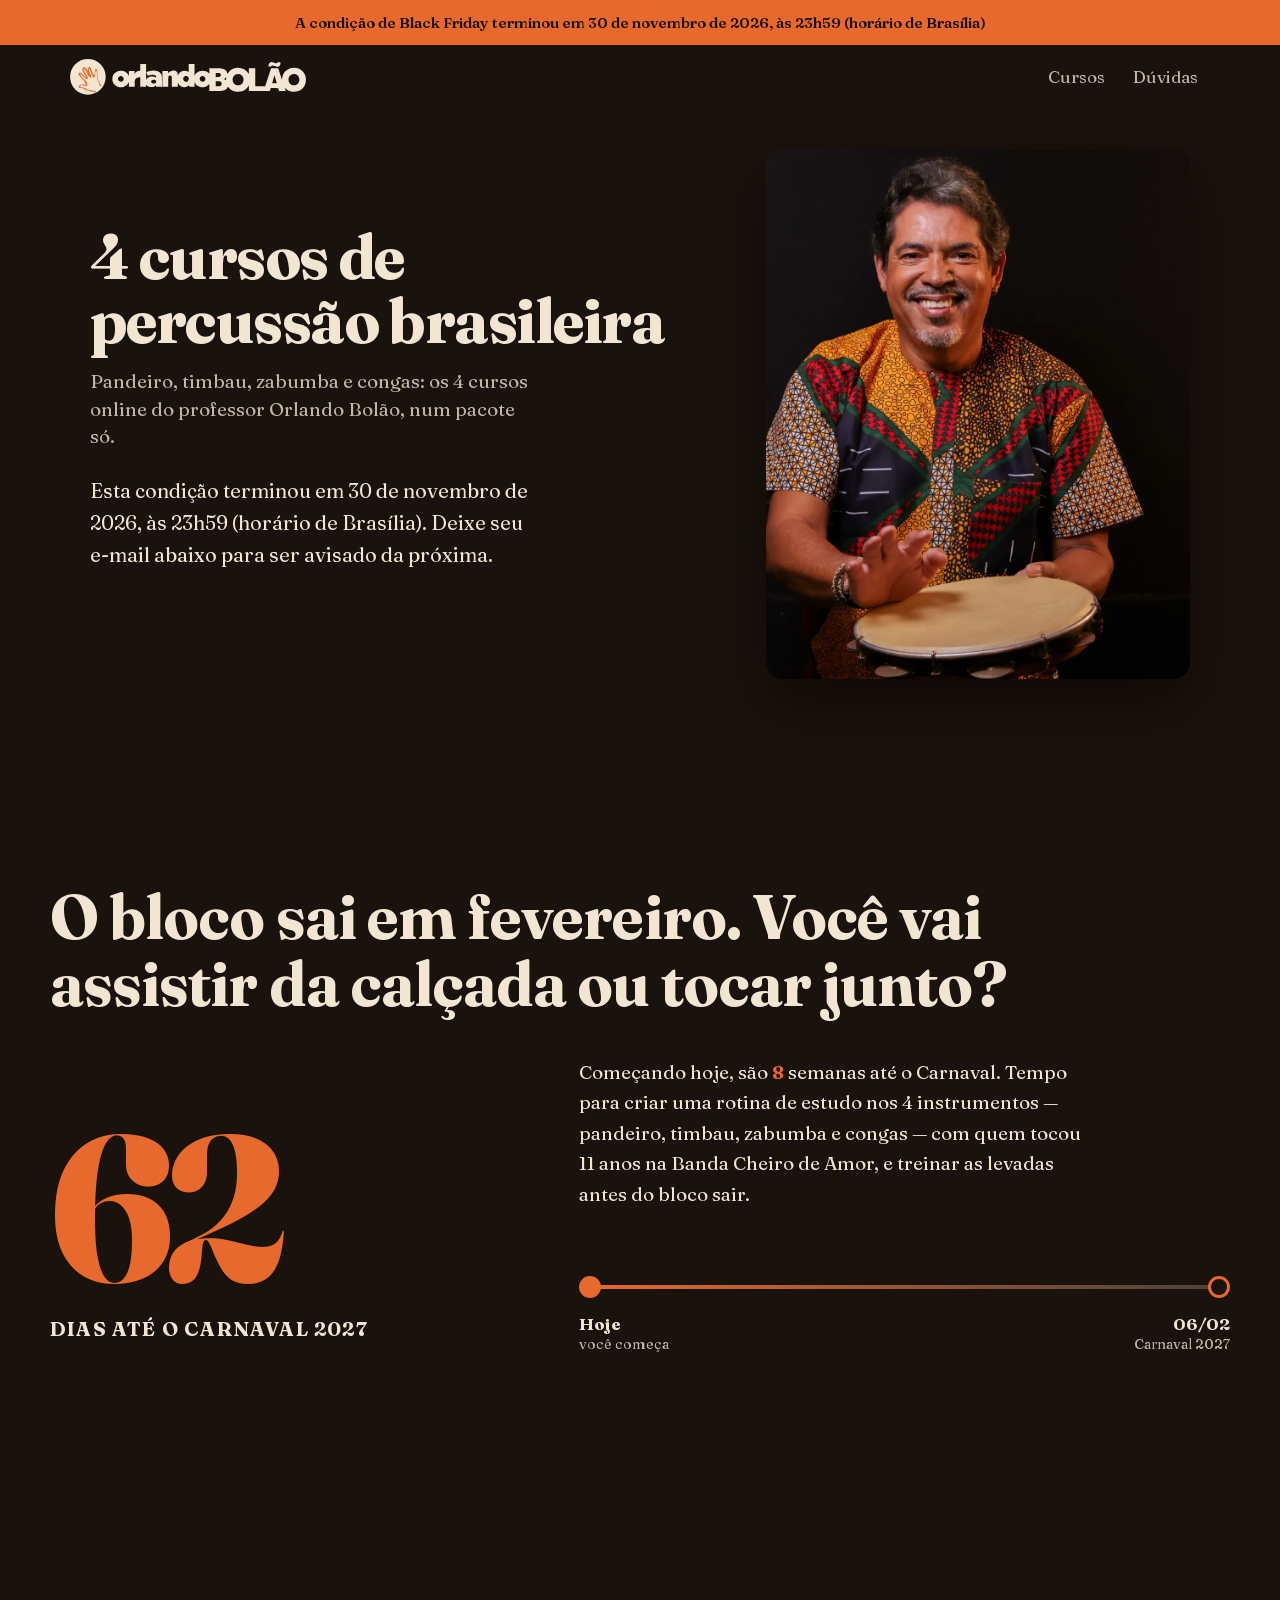
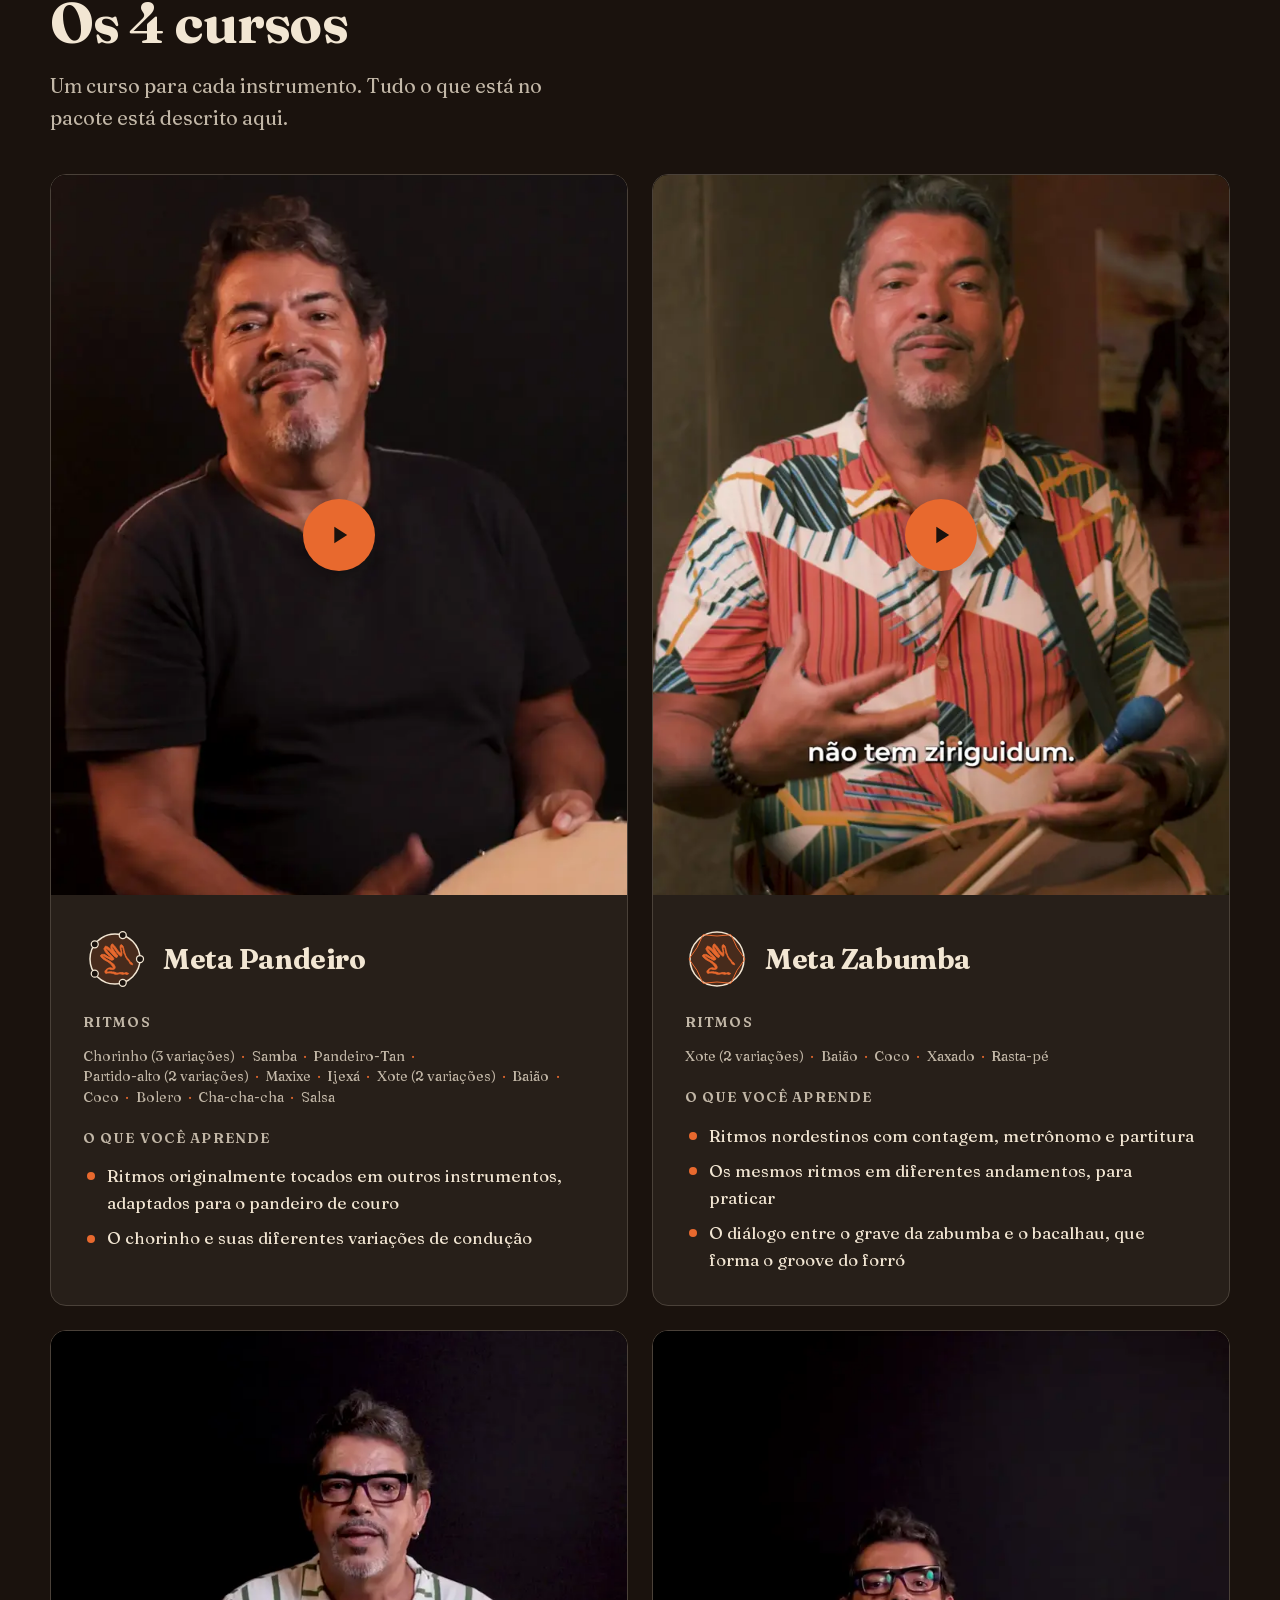
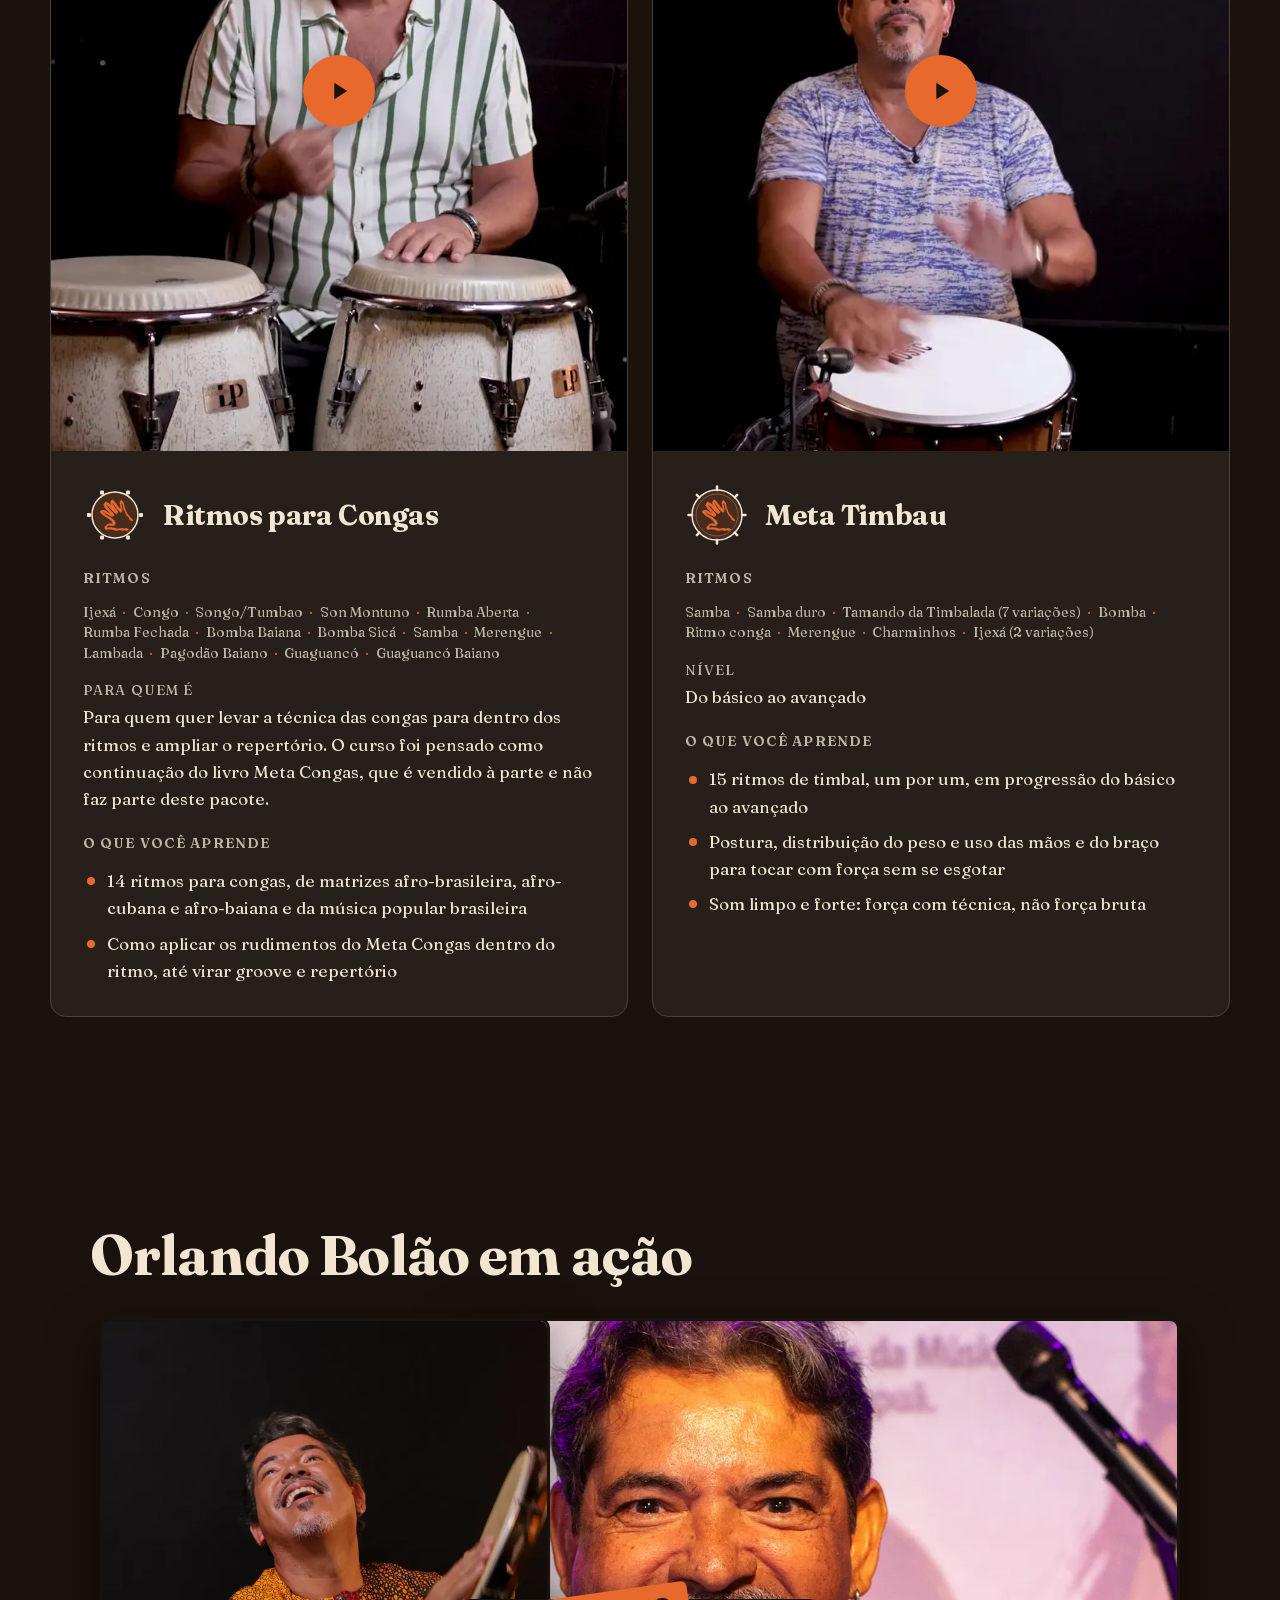
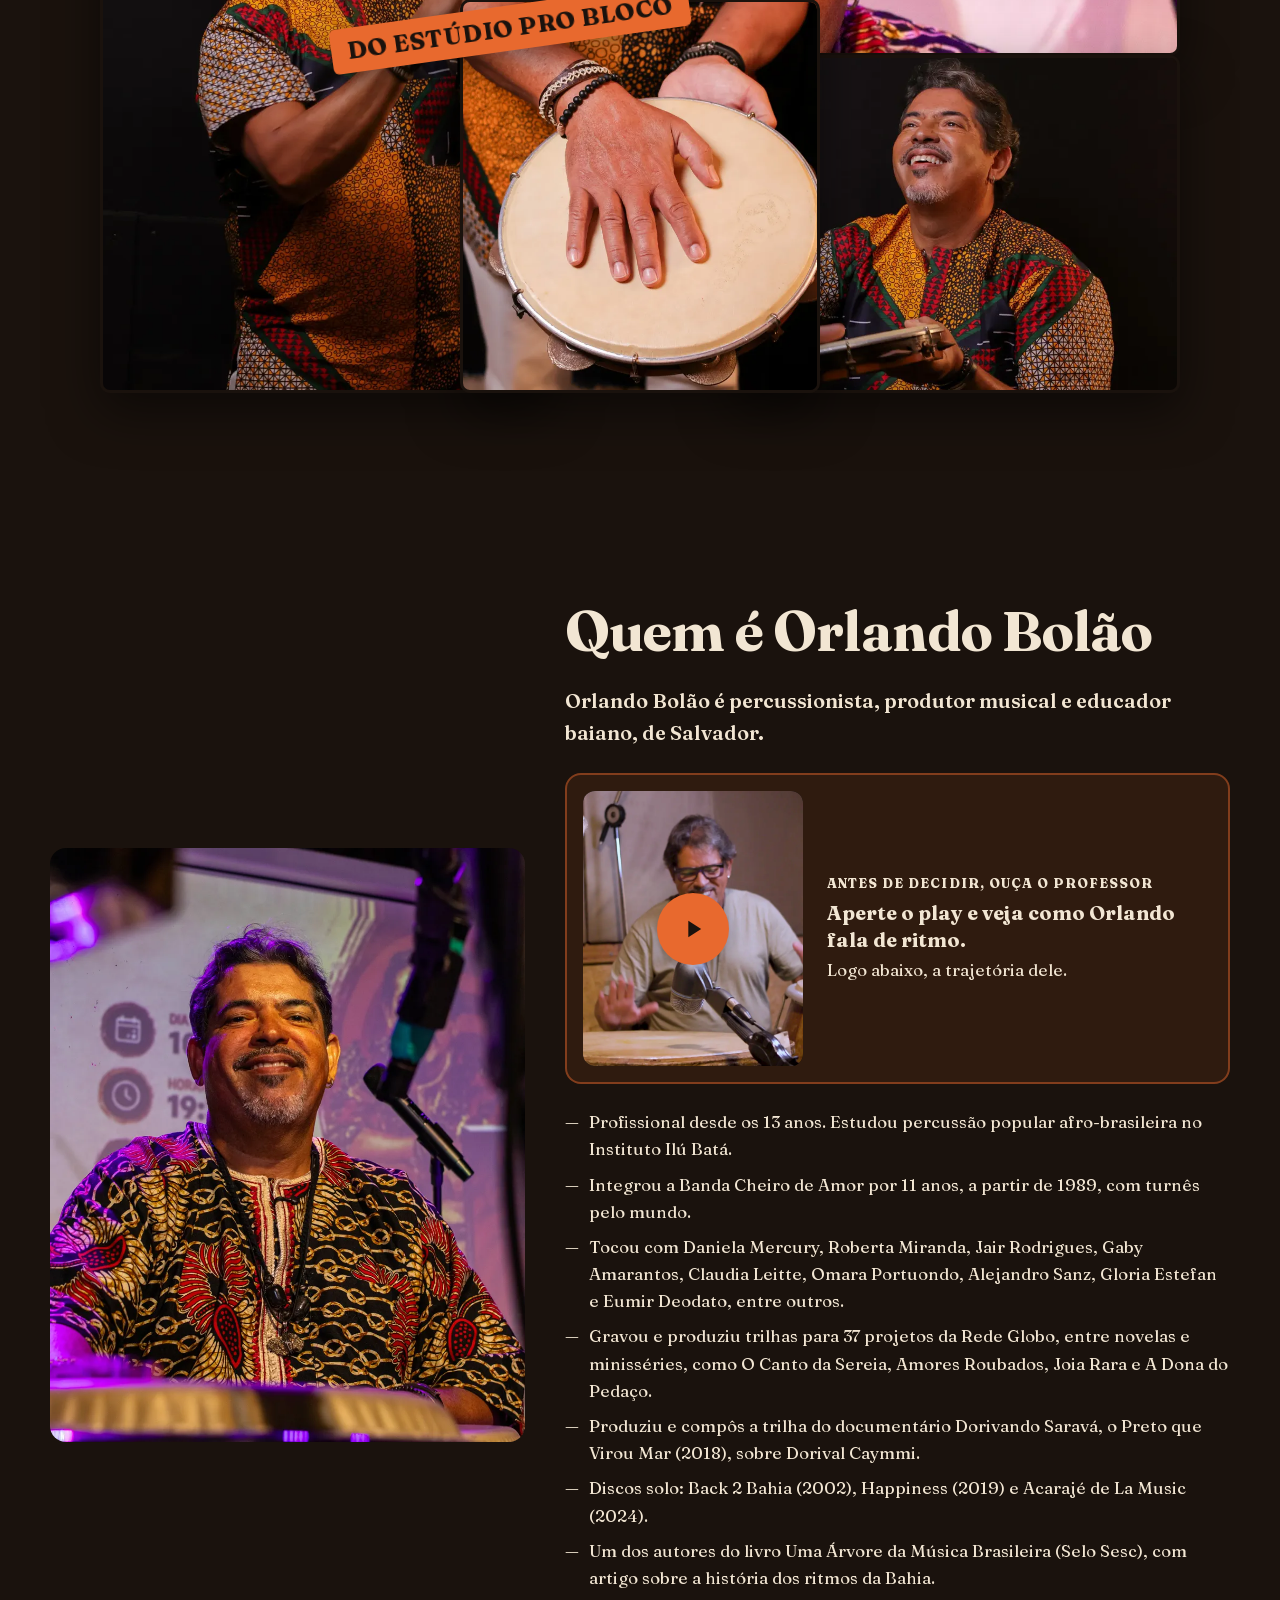
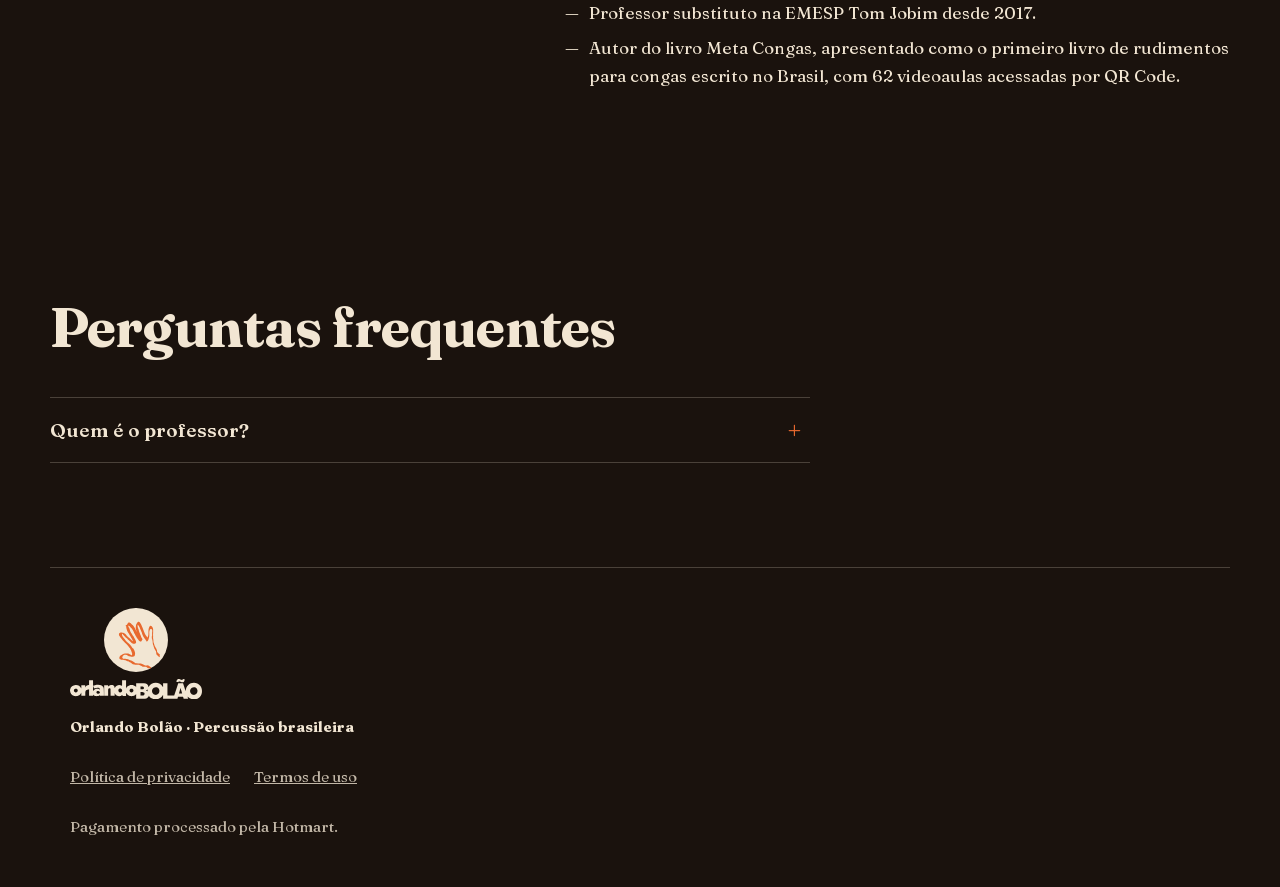
==== commit 116eb02f: "Mão em laranja cheio também na roda; remove as legendas sobre os vídeos Co-Authored-By: Claude Opus " ====
--- a/blackfriday/index.html
+++ b/blackfriday/index.html
@@ -176,9 +176,8 @@
   <div class="grade-cursos">
     <article class="curso com-midia" id="meta-pandeiro" data-slug="meta-pandeiro" data-nome="Meta Pandeiro" data-fx="subir">
   <div class="curso-midia"><div class="video video-vertical">
-  <button type="button" class="video-fachada" data-embed="assets/videos/pandeiro.mp4" data-tipo="video" data-video="trecho" data-curso="meta-pandeiro" data-titulo="Orlando no pandeiro: técnica e os três timbres (35 s)">
+  <button type="button" class="video-fachada" data-embed="assets/videos/pandeiro.mp4" data-tipo="video" data-video="trecho" data-curso="meta-pandeiro" data-titulo="Orlando no pandeiro: técnica e os três timbres (35 s)" aria-label="Assistir: Orlando no pandeiro: técnica e os três timbres (35 s)">
     <img src="assets/videos/pandeiro-poster.webp" alt="" width="720" height="1280" loading="lazy" decoding="async"><span class="video-play" aria-hidden="true"><svg viewBox="0 0 24 24" width="28" height="28"><path d="M8 5v14l11-7z" fill="currentColor"/></svg></span>
-    <span class="video-rotulo">Assistir: Orlando no pandeiro: técnica e os três timbres (35 s)</span>
   </button>
 </div></div>
   <div class="curso-corpo">
@@ -188,9 +187,8 @@
 </article>
 <article class="curso com-midia" id="meta-zabumba" data-slug="meta-zabumba" data-nome="Meta Zabumba" data-fx="subir">
   <div class="curso-midia"><div class="video video-vertical">
-  <button type="button" class="video-fachada" data-embed="assets/videos/zabumba.mp4" data-tipo="video" data-video="trecho" data-curso="meta-zabumba" data-titulo="Orlando mostra o grave e o bacalhau da zabumba (36 s)">
+  <button type="button" class="video-fachada" data-embed="assets/videos/zabumba.mp4" data-tipo="video" data-video="trecho" data-curso="meta-zabumba" data-titulo="Orlando mostra o grave e o bacalhau da zabumba (36 s)" aria-label="Assistir: Orlando mostra o grave e o bacalhau da zabumba (36 s)">
     <img src="assets/videos/zabumba-poster.webp" alt="" width="720" height="1280" loading="lazy" decoding="async"><span class="video-play" aria-hidden="true"><svg viewBox="0 0 24 24" width="28" height="28"><path d="M8 5v14l11-7z" fill="currentColor"/></svg></span>
-    <span class="video-rotulo">Assistir: Orlando mostra o grave e o bacalhau da zabumba (36 s)</span>
   </button>
 </div></div>
   <div class="curso-corpo">
@@ -200,9 +198,8 @@
 </article>
 <article class="curso com-midia" id="ritmos-para-congas" data-slug="ritmos-para-congas" data-nome="Ritmos para Congas" data-fx="subir">
   <div class="curso-midia"><div class="video video-vertical">
-  <button type="button" class="video-fachada" data-embed="assets/videos/congas.mp4" data-tipo="video" data-video="trecho" data-curso="ritmos-para-congas" data-titulo="Orlando apresenta o curso Ritmos para Congas (36 s)">
+  <button type="button" class="video-fachada" data-embed="assets/videos/congas.mp4" data-tipo="video" data-video="trecho" data-curso="ritmos-para-congas" data-titulo="Orlando apresenta o curso Ritmos para Congas (36 s)" aria-label="Assistir: Orlando apresenta o curso Ritmos para Congas (36 s)">
     <img src="assets/videos/congas-poster.webp" alt="" width="720" height="1280" loading="lazy" decoding="async"><span class="video-play" aria-hidden="true"><svg viewBox="0 0 24 24" width="28" height="28"><path d="M8 5v14l11-7z" fill="currentColor"/></svg></span>
-    <span class="video-rotulo">Assistir: Orlando apresenta o curso Ritmos para Congas (36 s)</span>
   </button>
 </div></div>
   <div class="curso-corpo">
@@ -212,9 +209,8 @@
 </article>
 <article class="curso com-midia" id="meta-timbau" data-slug="meta-timbau" data-nome="Meta Timbau" data-fx="subir">
   <div class="curso-midia"><div class="video video-vertical">
-  <button type="button" class="video-fachada" data-embed="assets/videos/timbau.mp4" data-tipo="video" data-video="trecho" data-curso="meta-timbau" data-titulo="Orlando ensina uma levada básica de timbal (48 s)">
+  <button type="button" class="video-fachada" data-embed="assets/videos/timbau.mp4" data-tipo="video" data-video="trecho" data-curso="meta-timbau" data-titulo="Orlando ensina uma levada básica de timbal (48 s)" aria-label="Assistir: Orlando ensina uma levada básica de timbal (48 s)">
     <img src="assets/videos/timbau-poster.webp" alt="" width="720" height="1280" loading="lazy" decoding="async"><span class="video-play" aria-hidden="true"><svg viewBox="0 0 24 24" width="28" height="28"><path d="M8 5v14l11-7z" fill="currentColor"/></svg></span>
-    <span class="video-rotulo">Assistir: Orlando ensina uma levada básica de timbal (48 s)</span>
   </button>
 </div></div>
   <div class="curso-corpo">
@@ -281,9 +277,8 @@
     <p class="desambiguacao">Orlando Bolão é percussionista, produtor musical e educador baiano, de Salvador.</p>
     <figure class="prof-video" data-fx="subir">
       <div class="video video-vertical">
-  <button type="button" class="video-fachada" data-embed="assets/videos/prof.mp4" data-tipo="video" data-video="professor" data-curso="" data-titulo="Orlando fala sobre ritmo (1 min 18 s)">
+  <button type="button" class="video-fachada" data-embed="assets/videos/prof.mp4" data-tipo="video" data-video="professor" data-curso="" data-titulo="Orlando fala sobre ritmo (1 min 18 s)" aria-label="Assistir: Orlando fala sobre ritmo (1 min 18 s)">
     <img src="assets/videos/prof-poster.webp" alt="" width="720" height="1280" loading="lazy" decoding="async"><span class="video-play" aria-hidden="true"><svg viewBox="0 0 24 24" width="28" height="28"><path d="M8 5v14l11-7z" fill="currentColor"/></svg></span>
-    <span class="video-rotulo">Assistir: Orlando fala sobre ritmo (1 min 18 s)</span>
   </button>
 </div>
       <figcaption><span class="prof-video-kicker">Antes de decidir, ouça o professor</span><strong>Aperte o play e veja como Orlando fala de ritmo.</strong><span>Logo abaixo, a trajetória dele.</span></figcaption>
--- a/blackfriday/style.css
+++ b/blackfriday/style.css
@@ -359,10 +359,6 @@
   position: absolute; left: 50%; top: 50%; translate: -50% -50%;
   width: 72px; height: 72px; border-radius: 50%; display: grid; place-items: center;
   background: var(--destaque); color: var(--botao-texto); box-shadow: 0 4px 24px rgb(0 0 0 / 0.35);
-}
-.video-rotulo {
-  position: absolute; left: 0; right: 0; bottom: 0; padding: 32px 16px 12px; font-weight: 600;
-  color: #fff; background: linear-gradient(transparent, rgb(0 0 0 / 0.72)); font-size: 1rem;
 }
 
 /* ---------- 3. o que você leva ---------- */
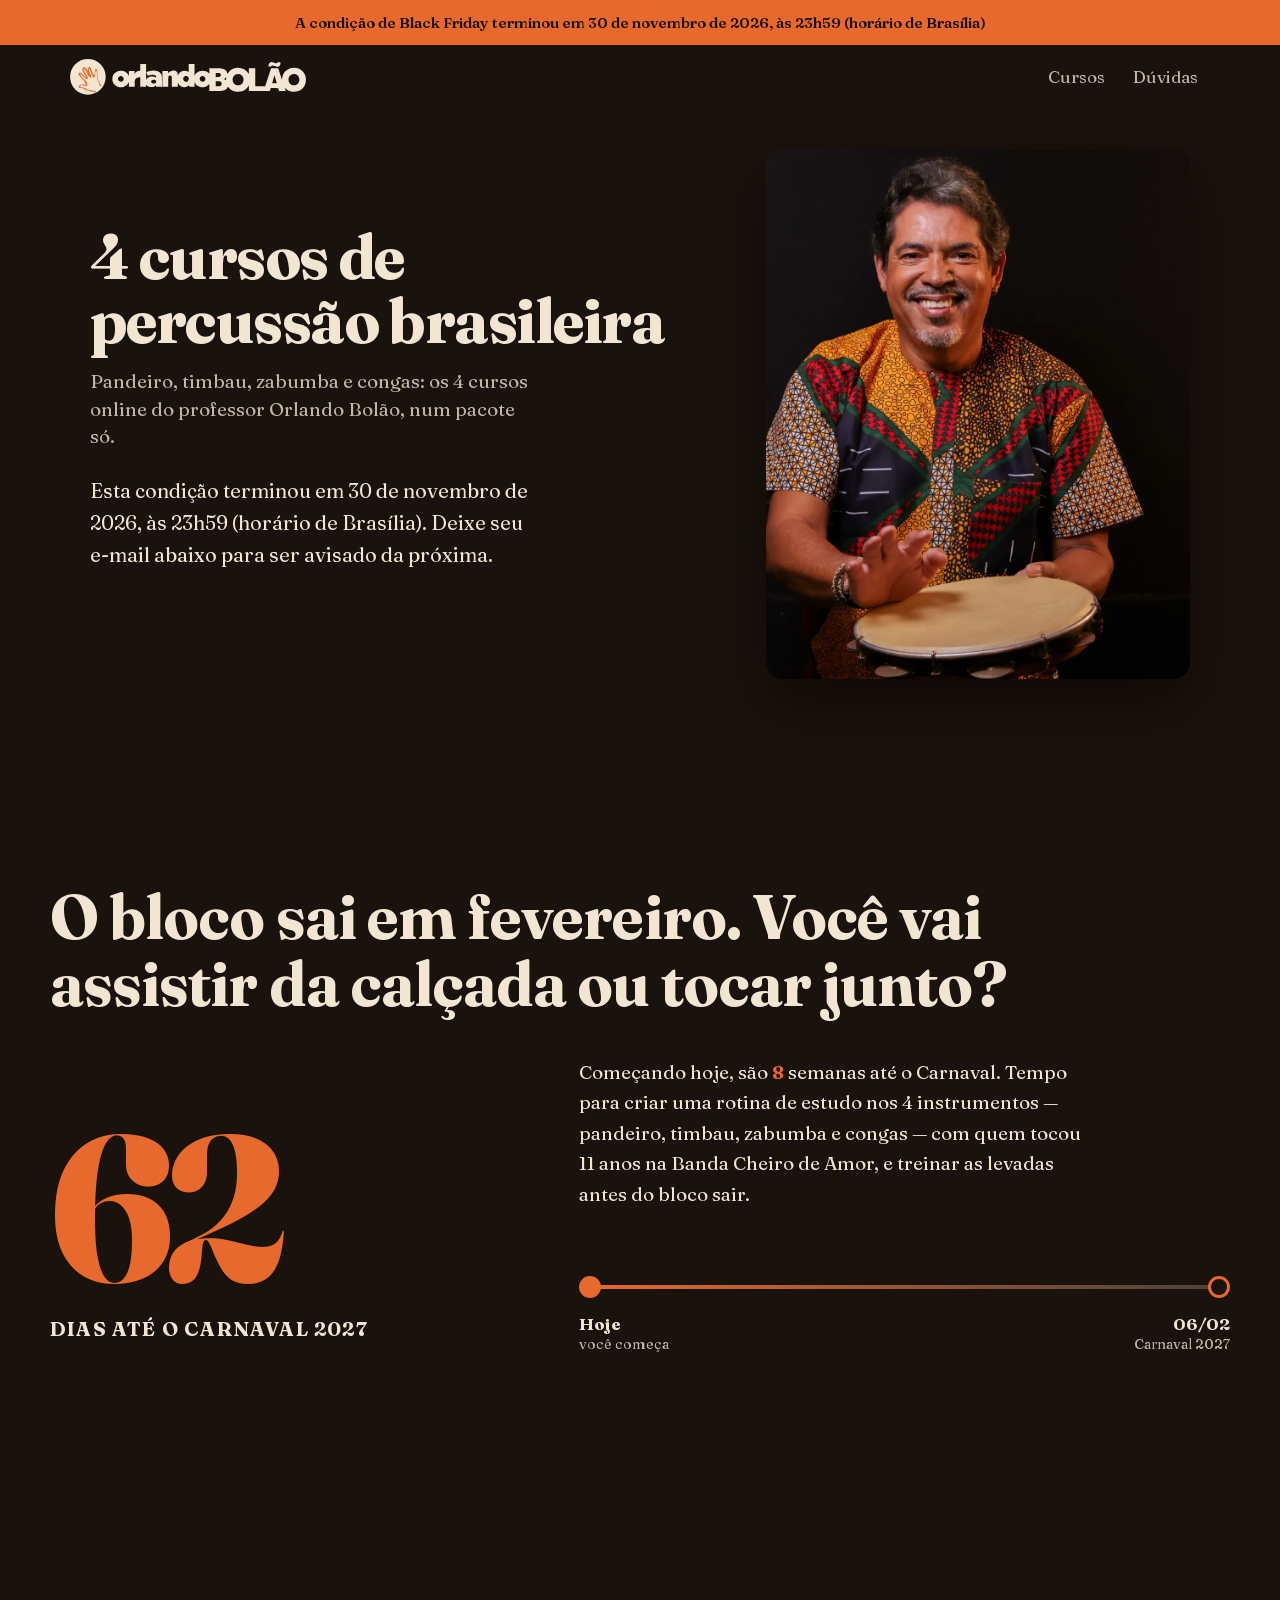
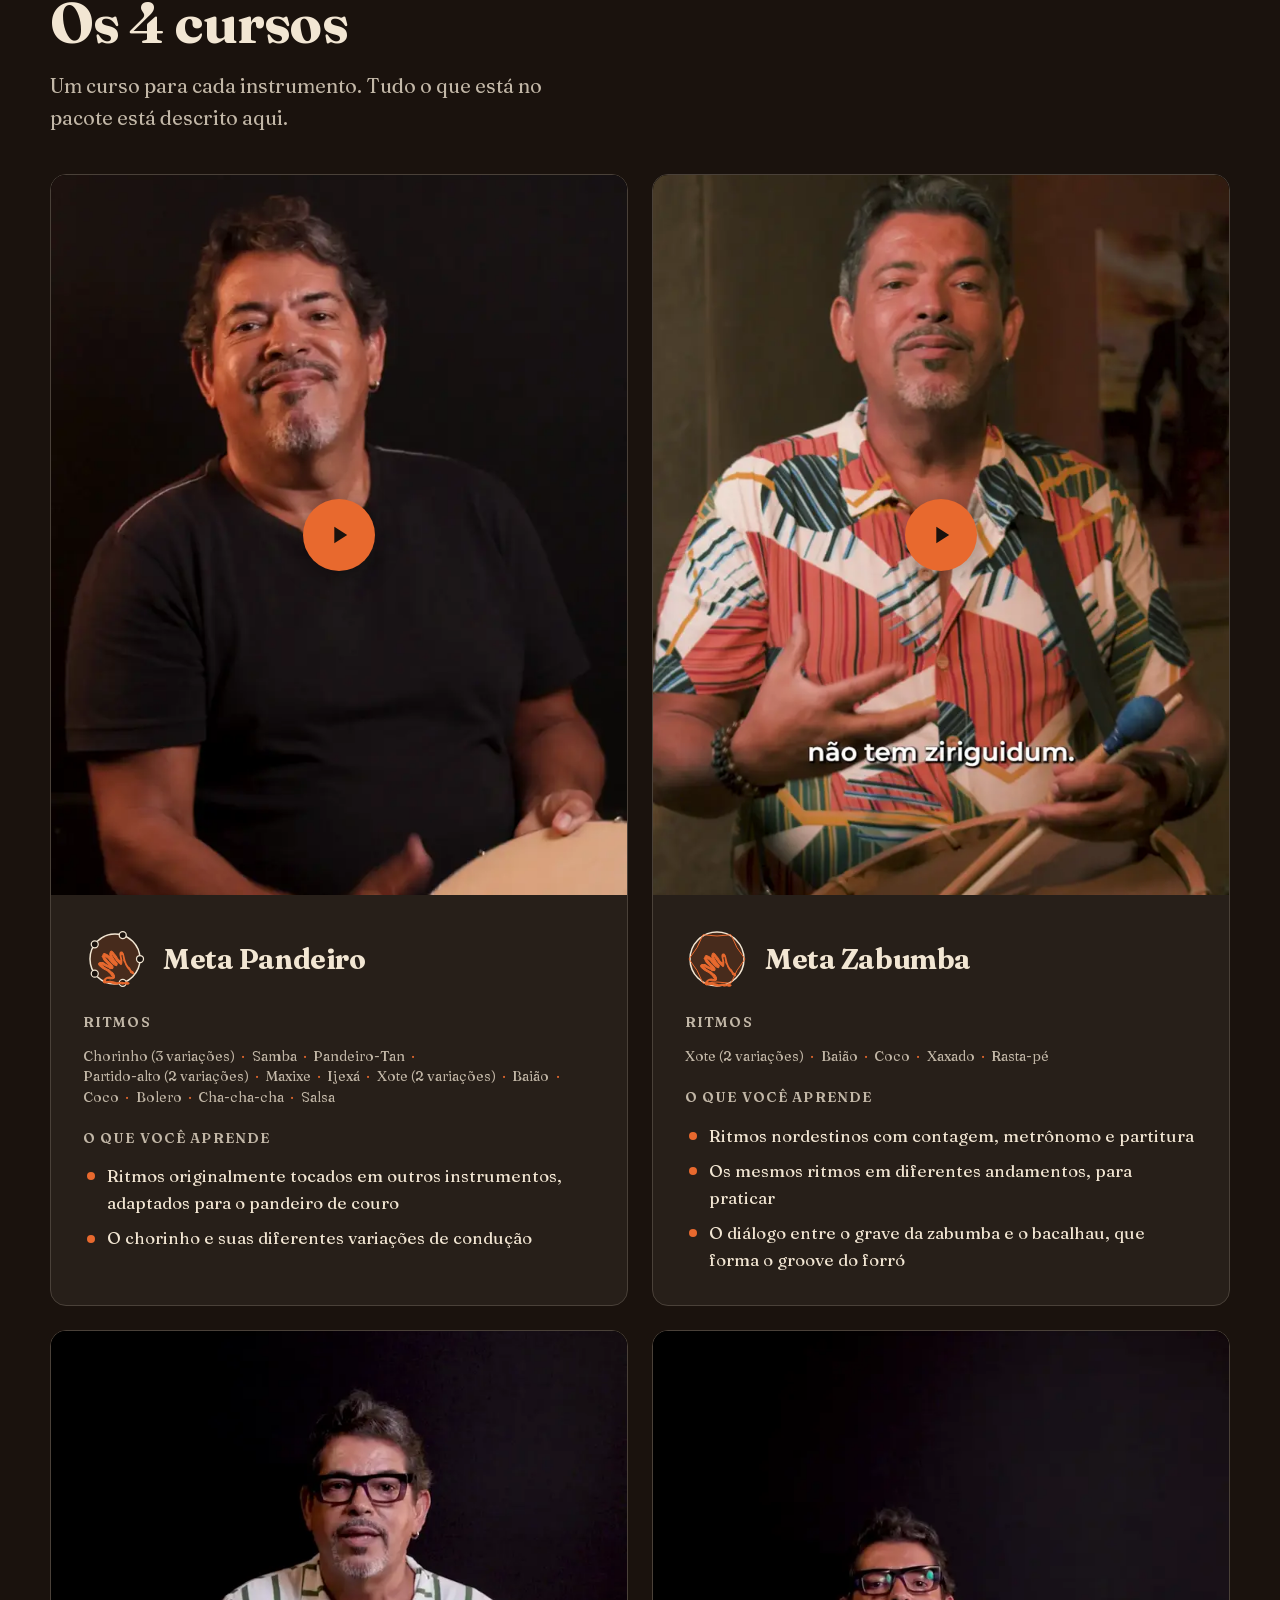
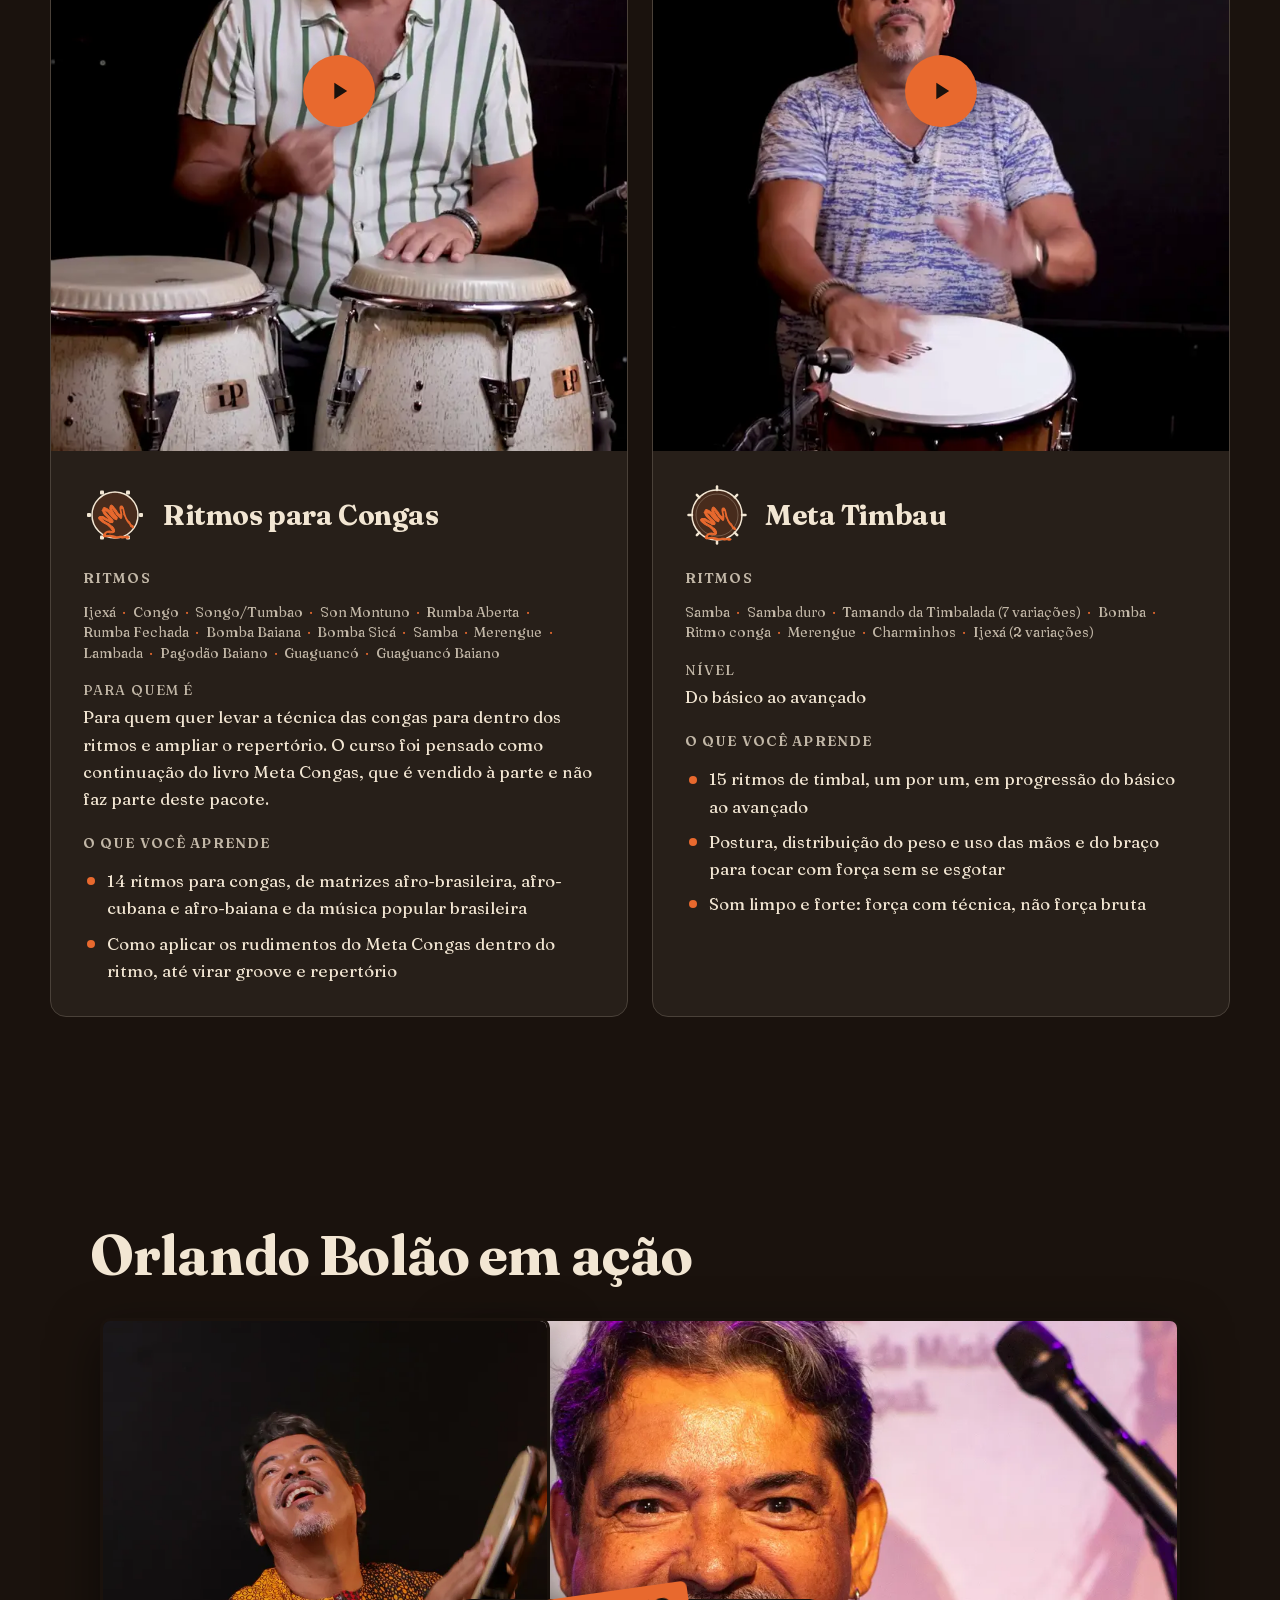
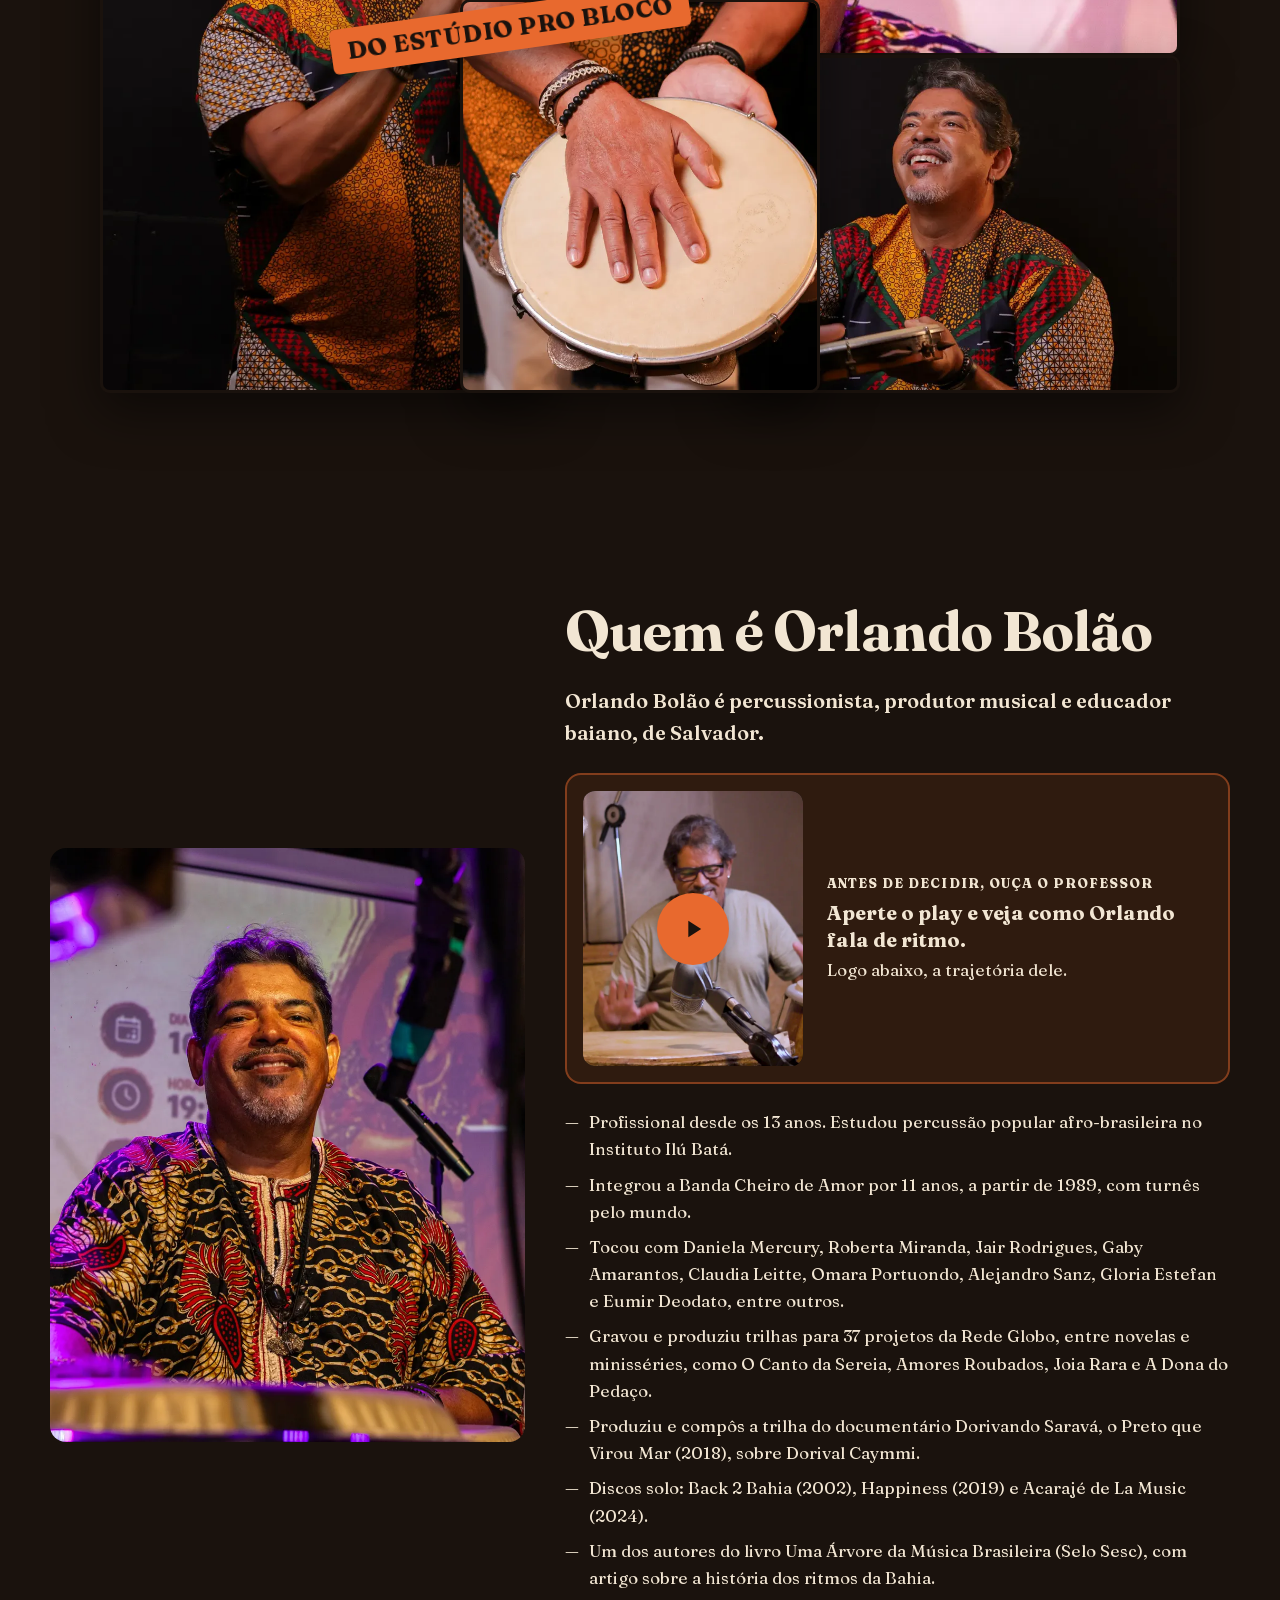
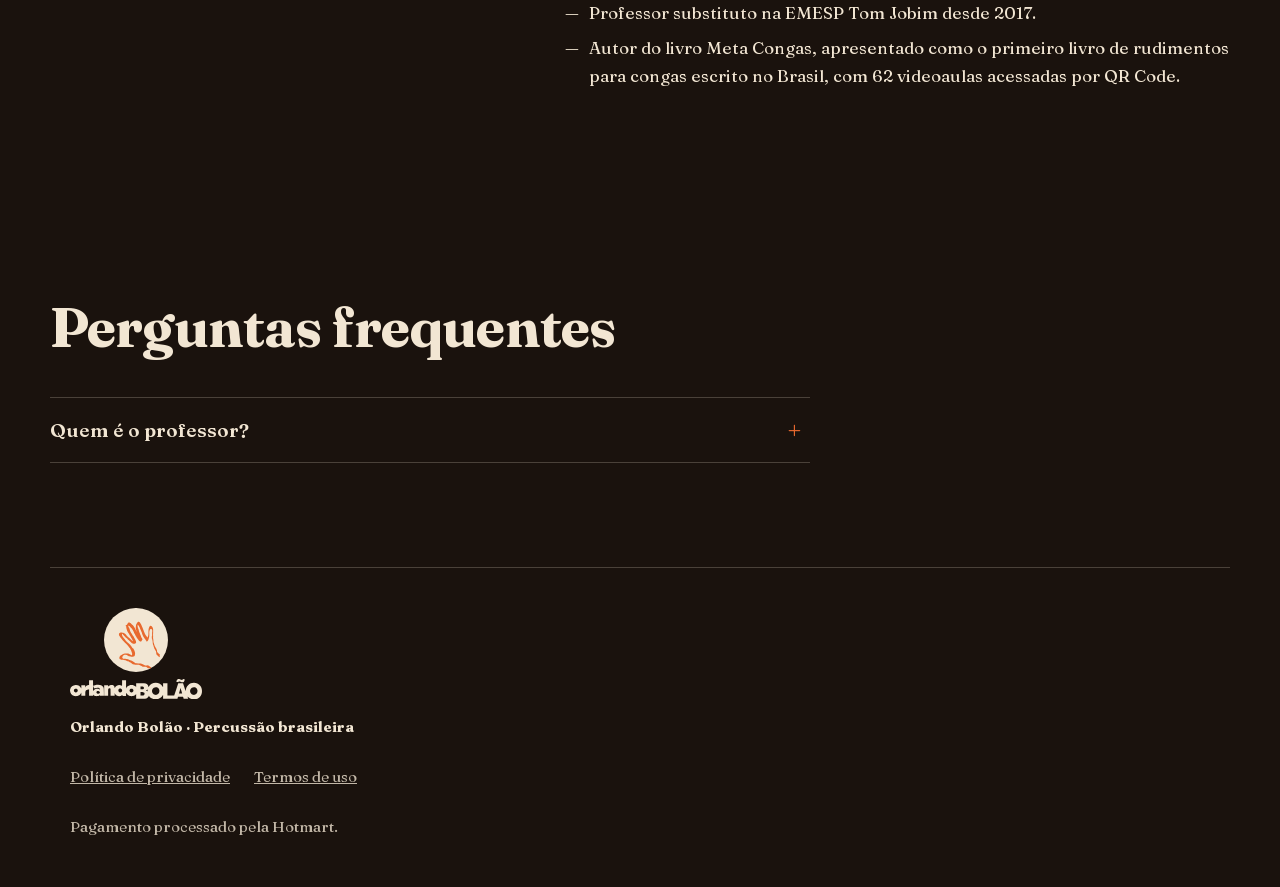
==== commit 86375cc6: "Base do punho encostada na borda de cada tambor Co-Authored-By: Claude Opus 5.5 <noreply@anthropic.c" ====
--- a/blackfriday/index.html
+++ b/blackfriday/index.html
@@ -181,7 +181,7 @@
   </button>
 </div></div>
   <div class="curso-corpo">
-  <header class="curso-topo"><svg class="pele pele-pandeiro pele-mao" viewBox="-4 -4 128 128" width="64" height="64" aria-hidden="true" focusable="false"><circle cx="60" cy="60" r="50" class="p-pele"/><circle cx="60" cy="60" r="50" class="p-aro" /><circle cx="110.0" cy="60.0" r="7" class="p-platinela"/><circle cx="75.5" cy="107.6" r="7" class="p-platinela"/><circle cx="19.5" cy="89.4" r="7" class="p-platinela"/><circle cx="19.5" cy="30.6" r="7" class="p-platinela"/><circle cx="75.5" cy="12.4" r="7" class="p-platinela"/><g class="p-mao" transform="translate(63 62) rotate(-14) scale(0.07612) translate(-1123 -902)"><g transform="translate(0 1868) scale(0.1 -0.1)"><path d="M11021 13983 c-60 -24 -251 -238 -279 -312 -3 -9 -22 -43 -42 -76 -20 -33 -43 -78 -50 -100 -7 -22 -21 -57 -31 -77 -12 -23 -19 -59 -19 -95 0 -32 -7 -115 -15 -184 -29 -266 -30 -380 0 -524 14 -71 33 -140 41 -153 16 -24 74 -215 74 -243 0 -9 10 -28 21 -43 12 -15 19 -30 15 -33 -9 -9 -36 18 -36 36 0 10 -11 28 -24 40 -13 13 -27 34 -31 48 -3 14 -16 40 -29 57 -30 40 -106 191 -106 210 0 42 -106 260 -165 341 -12 17 -25 38 -28 47 -9 24 -102 163 -146 217 -41 50 -52 67 -98 138 -18 27 -63 77 -100 110 -38 33 -133 124 -213 201 -116 113 -159 148 -215 176 -175 87 -298 108 -364 62 -20 -14 -42 -26 -47 -26 -26 0 -88 -96 -98 -152 -5 -27 -17 -45 -41 -64 -23 -17 -35 -35 -35 -50 0 -35 -52 -144 -69 -144 -8 0 -22 7 -32 16 -26 23 -56 9 -88 -41 -22 -35 -30 -41 -45 -33 -39 22 -64 -59 -35 -115 19 -36 62 -77 81 -77 33 0 44 -44 18 -77 -26 -33 -22 -89 14 -168 15 -34 21 -62 18 -88 -3 -27 3 -55 22 -96 17 -39 26 -76 26 -110 0 -39 9 -71 39 -134 22 -45 42 -104 46 -130 6 -43 61 -167 86 -191 5 -6 9 -16 9 -23 0 -13 24 -51 147 -240 29 -44 53 -84 53 -87 0 -3 25 -42 55 -88 30 -45 55 -86 55 -91 0 -5 20 -39 44 -76 24 -36 51 -81 60 -98 9 -18 29 -47 45 -65 28 -32 79 -117 149 -248 19 -36 44 -77 56 -92 12 -14 32 -45 46 -69 14 -23 35 -57 47 -76 13 -18 25 -46 29 -61 7 -32 50 -119 73 -147 10 -11 27 -47 40 -80 24 -63 42 -104 66 -145 20 -33 15 -75 -7 -75 -10 0 -80 57 -155 127 -271 250 -477 434 -552 494 -119 95 -417 402 -507 523 -63 84 -251 279 -278 287 -12 4 -61 26 -109 50 -49 24 -99 44 -112 44 -14 0 -59 11 -101 25 -42 14 -100 25 -128 25 -28 0 -91 9 -140 20 -110 24 -140 25 -191 1 -22 -10 -59 -21 -83 -25 -174 -27 -268 -186 -216 -366 8 -30 19 -79 24 -108 5 -30 15 -61 22 -70 8 -10 31 -51 52 -92 21 -41 55 -95 75 -120 21 -25 52 -70 71 -100 19 -30 60 -82 90 -115 31 -33 77 -89 103 -125 158 -220 412 -511 547 -625 26 -22 70 -67 98 -101 50 -60 75 -83 151 -139 23 -16 48 -39 56 -51 8 -12 47 -49 87 -82 90 -75 260 -262 328 -362 28 -41 85 -120 126 -175 41 -55 91 -125 111 -155 20 -30 51 -67 68 -82 55 -47 105 -130 110 -181 5 -55 30 -107 91 -190 24 -34 44 -70 44 -80 0 -11 9 -36 20 -56 21 -39 80 -214 80 -238 0 -8 9 -27 19 -42 11 -15 22 -45 26 -66 3 -22 18 -64 32 -93 25 -51 26 -58 20 -175 -12 -225 -47 -264 -171 -188 -18 12 -40 21 -49 21 -21 0 -82 36 -137 81 -25 20 -61 45 -80 54 -19 10 -64 37 -100 61 -103 68 -204 84 -532 84 -242 0 -263 -1 -292 -20 -23 -14 -64 -22 -143 -30 -140 -13 -282 -63 -328 -116 -12 -13 -69 -52 -180 -122 -201 -127 -251 -175 -289 -278 -16 -44 -38 -89 -48 -101 -11 -11 -22 -41 -25 -65 -3 -23 -12 -55 -19 -70 -27 -53 -1 -118 87 -221 102 -120 171 -147 370 -144 101 1 149 -3 194 -16 33 -10 117 -22 187 -27 90 -7 138 -15 165 -29 22 -11 72 -22 118 -26 53 -5 89 -13 107 -26 14 -10 37 -19 51 -19 13 0 36 -9 50 -20 14 -11 61 -34 104 -51 43 -16 96 -38 118 -49 22 -10 64 -24 94 -30 30 -6 59 -14 65 -19 6 -4 25 -11 41 -15 17 -4 77 -37 133 -72 111 -70 156 -97 212 -126 19 -10 52 -30 72 -45 77 -59 131 -100 219 -169 68 -55 101 -73 133 -78 23 -4 53 -13 67 -20 14 -7 50 -19 80 -26 30 -7 74 -19 99 -27 25 -8 99 -19 165 -24 66 -5 149 -12 184 -15 35 -4 134 -1 220 6 161 13 189 11 291 -24 75 -25 173 -56 211 -66 84 -22 336 -154 387 -202 80 -77 153 -91 497 -93 l271 -2 57 -33 c32 -18 70 -48 84 -67 15 -19 58 -52 97 -74 39 -22 94 -54 121 -72 73 -46 231 -53 299 -13 62 36 119 31 87 -8 -36 -43 49 -33 119 15 63 43 67 48 48 67 -9 9 -8 16 5 30 39 43 17 81 -78 127 -41 21 -103 62 -136 91 -56 51 -221 164 -290 200 -36 18 -104 13 -219 -19 -56 -15 -105 -20 -195 -20 -140 0 -182 12 -253 72 -59 50 -259 154 -377 197 -49 17 -108 39 -130 48 -22 8 -51 15 -65 16 -14 0 -40 9 -58 20 -33 20 -43 22 -268 41 -97 8 -143 7 -174 -1 -78 -21 -199 -18 -257 8 -46 20 -66 22 -190 20 -167 -2 -195 8 -343 123 -52 41 -118 90 -146 109 -161 110 -225 150 -239 150 -9 0 -43 22 -78 49 -77 60 -129 87 -187 96 -25 4 -62 15 -83 26 -21 10 -52 19 -70 19 -20 0 -47 10 -67 25 -19 14 -46 25 -60 25 -14 0 -35 7 -46 15 -81 56 -291 135 -362 135 -12 0 -49 9 -80 19 -32 11 -115 25 -186 31 -71 6 -172 20 -225 31 -53 11 -149 22 -213 24 -136 4 -126 0 -206 87 -93 101 -96 162 -16 323 56 112 104 171 182 221 32 20 69 45 84 55 56 39 117 52 238 50 152 -3 191 -13 277 -71 40 -28 75 -50 79 -50 3 0 35 -20 70 -45 36 -25 77 -48 91 -51 15 -4 42 -18 61 -31 19 -12 40 -23 47 -23 7 0 32 -9 56 -20 24 -11 59 -20 76 -20 18 0 60 -9 93 -21 32 -11 94 -24 137 -28 43 -4 93 -15 110 -25 40 -20 134 -21 173 -1 16 8 61 17 102 21 85 7 241 53 313 92 55 30 75 59 75 113 0 20 7 55 15 78 52 149 70 388 35 480 -12 29 -28 83 -36 120 -8 36 -25 82 -38 101 -15 23 -25 57 -28 97 -5 49 -13 72 -45 120 -22 32 -43 74 -47 94 -3 20 -26 65 -51 100 -25 35 -45 69 -45 75 0 18 -42 52 -90 73 -45 20 -67 43 -125 132 -16 25 -48 68 -70 95 -22 27 -58 76 -80 109 -106 164 -392 480 -540 595 -51 40 -470 455 -553 549 -75 85 -132 158 -132 171 0 5 -25 38 -56 72 -31 35 -71 84 -88 109 -17 26 -68 92 -113 148 -219 269 -309 473 -288 652 14 123 54 119 155 -16 21 -27 50 -61 65 -75 15 -14 55 -61 90 -105 34 -44 84 -100 111 -124 27 -25 79 -80 115 -124 36 -43 79 -86 95 -96 16 -10 56 -43 89 -75 33 -31 80 -71 105 -89 24 -17 76 -64 115 -102 38 -39 93 -88 120 -110 49 -38 77 -64 315 -285 126 -116 306 -299 349 -354 36 -45 112 -109 160 -133 20 -10 48 -26 64 -36 19 -13 64 -22 145 -31 64 -7 127 -17 139 -24 72 -39 325 58 376 145 22 38 26 144 11 268 -8 65 -18 94 -52 153 -23 41 -42 76 -42 78 0 11 -80 173 -89 178 -5 4 -13 21 -16 39 -8 37 -28 73 -96 174 -27 39 -49 76 -49 83 0 6 -11 28 -25 48 -14 20 -25 42 -25 48 0 14 -54 102 -134 219 -32 47 -70 107 -84 133 -14 26 -40 64 -58 86 -18 21 -42 57 -54 80 -12 22 -34 64 -50 91 -16 28 -34 61 -41 75 -7 14 -29 45 -48 69 -43 54 -75 104 -96 151 -25 55 -54 109 -103 188 -32 53 -46 88 -52 130 -4 31 -17 77 -28 102 -12 25 -22 63 -22 86 0 30 -8 53 -31 83 -26 37 -31 53 -33 114 -3 93 -34 159 -92 200 -24 17 -48 44 -54 60 -5 17 -24 52 -41 79 l-32 49 18 39 c17 38 17 79 0 123 -6 13 -2 17 16 17 46 0 111 -44 213 -143 57 -56 147 -142 200 -192 53 -49 107 -104 119 -121 12 -17 47 -65 78 -105 114 -152 247 -358 284 -439 21 -47 43 -92 51 -100 12 -14 23 -41 64 -155 10 -27 33 -77 52 -110 19 -34 40 -75 46 -93 6 -17 24 -51 40 -74 38 -55 102 -176 102 -192 0 -19 67 -143 105 -196 18 -25 40 -61 49 -80 29 -64 76 -142 122 -204 25 -34 74 -106 109 -161 119 -187 241 -351 290 -391 20 -16 69 -59 109 -96 88 -80 160 -118 236 -125 53 -5 58 -3 100 32 51 43 86 90 96 130 4 15 27 53 52 83 50 61 92 155 92 204 0 22 -12 51 -35 83 -44 62 -95 140 -117 180 -35 64 -88 178 -88 191 0 7 -11 34 -25 60 -14 26 -25 55 -25 64 0 16 -21 67 -71 176 -10 22 -19 48 -19 58 0 9 -11 34 -25 54 -14 20 -25 44 -25 52 0 8 -8 31 -19 50 -10 19 -22 50 -26 69 -4 19 -16 48 -26 65 -10 17 -19 38 -19 46 0 8 -10 33 -21 55 -12 22 -28 63 -35 90 -18 71 -53 165 -70 189 -8 11 -14 39 -14 61 -1 22 -10 65 -21 95 -11 30 -25 78 -30 107 -5 28 -18 72 -29 98 -11 26 -20 54 -20 63 0 10 -11 37 -24 62 -28 54 -76 190 -76 217 0 11 -9 53 -20 94 -21 79 -29 369 -11 398 23 35 130 -63 175 -160 9 -19 27 -52 40 -74 14 -22 35 -60 48 -85 13 -25 41 -69 61 -99 20 -29 37 -58 37 -65 0 -6 12 -33 25 -61 14 -27 25 -57 25 -65 0 -8 9 -29 19 -46 10 -17 22 -51 26 -75 8 -48 35 -107 70 -154 12 -16 25 -43 29 -60 4 -16 15 -48 25 -70 19 -41 32 -74 58 -155 8 -25 34 -85 57 -135 64 -135 87 -195 97 -245 4 -25 17 -71 28 -102 12 -32 21 -65 21 -75 0 -10 31 -81 69 -158 39 -77 75 -160 81 -185 7 -25 31 -74 54 -110 24 -36 77 -119 119 -185 42 -66 93 -142 113 -169 21 -27 62 -85 91 -130 30 -44 65 -92 78 -106 37 -41 125 -162 125 -174 0 -6 9 -22 20 -36 11 -14 20 -32 20 -41 0 -15 35 -68 74 -111 22 -25 66 -7 111 45 20 23 63 71 96 107 60 66 102 146 115 220 3 19 15 51 26 70 13 22 22 61 25 110 3 41 14 91 23 110 79 160 116 509 90 835 -29 351 40 672 175 823 49 55 76 64 111 37 10 -8 40 -17 66 -21 72 -10 149 -82 171 -161 25 -90 32 -296 11 -358 -20 -63 -29 -322 -17 -520 10 -152 0 -230 -34 -267 -29 -32 -24 -440 6 -516 12 -29 21 -61 21 -70 0 -10 11 -33 23 -52 15 -22 26 -57 30 -95 3 -33 15 -85 25 -115 18 -52 23 -101 38 -370 7 -142 33 -297 55 -340 11 -19 19 -44 19 -55 0 -11 11 -42 25 -70 13 -27 25 -59 25 -70 0 -11 9 -33 19 -49 12 -17 23 -57 27 -95 3 -36 13 -79 21 -95 19 -37 51 -127 69 -196 14 -49 37 -106 68 -165 5 -11 17 -34 26 -51 9 -17 26 -44 38 -59 12 -15 22 -34 22 -42 0 -31 88 -180 158 -267 57 -71 70 -123 82 -351 7 -122 17 -209 25 -225 7 -14 16 -40 20 -58 4 -21 21 -44 47 -65 113 -90 268 -245 268 -266 0 -4 20 -20 44 -35 25 -16 68 -54 95 -86 75 -87 125 -89 161 -7 24 56 19 157 -10 194 -25 33 -25 47 4 108 20 44 21 54 10 80 -7 17 -20 51 -29 77 -14 42 -21 49 -55 58 -23 6 -49 24 -65 43 -15 17 -50 52 -79 77 -29 25 -103 97 -164 162 l-112 116 0 150 c0 137 -2 153 -23 193 -13 24 -38 82 -56 129 -18 47 -45 107 -58 135 -27 52 -31 58 -113 164 -28 35 -50 71 -50 79 0 8 -22 54 -50 102 -27 48 -50 94 -50 101 0 8 -8 28 -18 44 -10 17 -22 44 -26 60 -4 17 -14 37 -22 46 -8 9 -21 47 -28 85 -8 38 -21 89 -30 113 -9 24 -16 53 -16 65 0 11 -7 34 -16 51 -8 16 -20 52 -25 80 -5 27 -21 73 -34 100 -51 108 -53 121 -59 340 -4 165 -9 226 -25 285 -11 41 -22 102 -26 135 -3 33 -13 83 -22 112 -14 48 -14 56 1 93 15 37 15 69 4 336 -9 241 -9 313 2 388 13 93 16 683 4 831 -6 74 -42 202 -74 271 -11 22 -20 45 -20 51 0 63 -174 275 -237 288 -15 3 -56 13 -90 21 -110 25 -138 15 -207 -74 -88 -115 -146 -231 -174 -347 -61 -255 -65 -295 -69 -810 -4 -357 -8 -486 -17 -505 -7 -14 -27 -52 -45 -85 -25 -47 -34 -79 -40 -145 -8 -83 -48 -190 -71 -190 -5 0 -24 18 -42 41 -18 23 -51 62 -73 88 -23 26 -54 68 -70 94 -17 26 -60 88 -97 138 -38 49 -68 96 -68 103 0 8 -7 20 -17 27 -9 8 -22 28 -30 44 -7 17 -27 53 -43 80 -47 79 -100 192 -100 213 0 11 -8 30 -18 43 -27 34 -70 133 -78 177 -4 20 -17 58 -30 84 -13 26 -24 54 -24 63 0 19 -35 121 -70 205 -14 36 -39 99 -55 140 -15 41 -49 125 -76 186 -27 61 -49 116 -49 122 0 6 -20 51 -45 101 -25 50 -45 96 -45 102 0 16 -42 113 -101 235 -27 55 -49 104 -49 109 0 4 -15 31 -34 60 -19 28 -45 71 -59 96 -103 190 -205 328 -242 329 -6 0 -18 9 -28 20 -17 20 -146 29 -186 13z m-2074 -638 c8 -22 -6 -33 -17 -15 -13 20 -12 30 0 30 6 0 13 -7 17 -15z"/></g></g></svg><h3>Meta Pandeiro</h3></header>
+  <header class="curso-topo"><svg class="pele pele-pandeiro pele-mao" viewBox="-4 -4 128 128" width="64" height="64" aria-hidden="true" focusable="false"><circle cx="60" cy="60" r="50" class="p-pele"/><circle cx="60" cy="60" r="50" class="p-aro" /><circle cx="110.0" cy="60.0" r="7" class="p-platinela"/><circle cx="75.5" cy="107.6" r="7" class="p-platinela"/><circle cx="19.5" cy="89.4" r="7" class="p-platinela"/><circle cx="19.5" cy="30.6" r="7" class="p-platinela"/><circle cx="75.5" cy="12.4" r="7" class="p-platinela"/><g class="p-mao" transform="translate(62 79) rotate(-14) scale(0.08304) translate(-1123 -902)"><g transform="translate(0 1868) scale(0.1 -0.1)"><path d="M11021 13983 c-60 -24 -251 -238 -279 -312 -3 -9 -22 -43 -42 -76 -20 -33 -43 -78 -50 -100 -7 -22 -21 -57 -31 -77 -12 -23 -19 -59 -19 -95 0 -32 -7 -115 -15 -184 -29 -266 -30 -380 0 -524 14 -71 33 -140 41 -153 16 -24 74 -215 74 -243 0 -9 10 -28 21 -43 12 -15 19 -30 15 -33 -9 -9 -36 18 -36 36 0 10 -11 28 -24 40 -13 13 -27 34 -31 48 -3 14 -16 40 -29 57 -30 40 -106 191 -106 210 0 42 -106 260 -165 341 -12 17 -25 38 -28 47 -9 24 -102 163 -146 217 -41 50 -52 67 -98 138 -18 27 -63 77 -100 110 -38 33 -133 124 -213 201 -116 113 -159 148 -215 176 -175 87 -298 108 -364 62 -20 -14 -42 -26 -47 -26 -26 0 -88 -96 -98 -152 -5 -27 -17 -45 -41 -64 -23 -17 -35 -35 -35 -50 0 -35 -52 -144 -69 -144 -8 0 -22 7 -32 16 -26 23 -56 9 -88 -41 -22 -35 -30 -41 -45 -33 -39 22 -64 -59 -35 -115 19 -36 62 -77 81 -77 33 0 44 -44 18 -77 -26 -33 -22 -89 14 -168 15 -34 21 -62 18 -88 -3 -27 3 -55 22 -96 17 -39 26 -76 26 -110 0 -39 9 -71 39 -134 22 -45 42 -104 46 -130 6 -43 61 -167 86 -191 5 -6 9 -16 9 -23 0 -13 24 -51 147 -240 29 -44 53 -84 53 -87 0 -3 25 -42 55 -88 30 -45 55 -86 55 -91 0 -5 20 -39 44 -76 24 -36 51 -81 60 -98 9 -18 29 -47 45 -65 28 -32 79 -117 149 -248 19 -36 44 -77 56 -92 12 -14 32 -45 46 -69 14 -23 35 -57 47 -76 13 -18 25 -46 29 -61 7 -32 50 -119 73 -147 10 -11 27 -47 40 -80 24 -63 42 -104 66 -145 20 -33 15 -75 -7 -75 -10 0 -80 57 -155 127 -271 250 -477 434 -552 494 -119 95 -417 402 -507 523 -63 84 -251 279 -278 287 -12 4 -61 26 -109 50 -49 24 -99 44 -112 44 -14 0 -59 11 -101 25 -42 14 -100 25 -128 25 -28 0 -91 9 -140 20 -110 24 -140 25 -191 1 -22 -10 -59 -21 -83 -25 -174 -27 -268 -186 -216 -366 8 -30 19 -79 24 -108 5 -30 15 -61 22 -70 8 -10 31 -51 52 -92 21 -41 55 -95 75 -120 21 -25 52 -70 71 -100 19 -30 60 -82 90 -115 31 -33 77 -89 103 -125 158 -220 412 -511 547 -625 26 -22 70 -67 98 -101 50 -60 75 -83 151 -139 23 -16 48 -39 56 -51 8 -12 47 -49 87 -82 90 -75 260 -262 328 -362 28 -41 85 -120 126 -175 41 -55 91 -125 111 -155 20 -30 51 -67 68 -82 55 -47 105 -130 110 -181 5 -55 30 -107 91 -190 24 -34 44 -70 44 -80 0 -11 9 -36 20 -56 21 -39 80 -214 80 -238 0 -8 9 -27 19 -42 11 -15 22 -45 26 -66 3 -22 18 -64 32 -93 25 -51 26 -58 20 -175 -12 -225 -47 -264 -171 -188 -18 12 -40 21 -49 21 -21 0 -82 36 -137 81 -25 20 -61 45 -80 54 -19 10 -64 37 -100 61 -103 68 -204 84 -532 84 -242 0 -263 -1 -292 -20 -23 -14 -64 -22 -143 -30 -140 -13 -282 -63 -328 -116 -12 -13 -69 -52 -180 -122 -201 -127 -251 -175 -289 -278 -16 -44 -38 -89 -48 -101 -11 -11 -22 -41 -25 -65 -3 -23 -12 -55 -19 -70 -27 -53 -1 -118 87 -221 102 -120 171 -147 370 -144 101 1 149 -3 194 -16 33 -10 117 -22 187 -27 90 -7 138 -15 165 -29 22 -11 72 -22 118 -26 53 -5 89 -13 107 -26 14 -10 37 -19 51 -19 13 0 36 -9 50 -20 14 -11 61 -34 104 -51 43 -16 96 -38 118 -49 22 -10 64 -24 94 -30 30 -6 59 -14 65 -19 6 -4 25 -11 41 -15 17 -4 77 -37 133 -72 111 -70 156 -97 212 -126 19 -10 52 -30 72 -45 77 -59 131 -100 219 -169 68 -55 101 -73 133 -78 23 -4 53 -13 67 -20 14 -7 50 -19 80 -26 30 -7 74 -19 99 -27 25 -8 99 -19 165 -24 66 -5 149 -12 184 -15 35 -4 134 -1 220 6 161 13 189 11 291 -24 75 -25 173 -56 211 -66 84 -22 336 -154 387 -202 80 -77 153 -91 497 -93 l271 -2 57 -33 c32 -18 70 -48 84 -67 15 -19 58 -52 97 -74 39 -22 94 -54 121 -72 73 -46 231 -53 299 -13 62 36 119 31 87 -8 -36 -43 49 -33 119 15 63 43 67 48 48 67 -9 9 -8 16 5 30 39 43 17 81 -78 127 -41 21 -103 62 -136 91 -56 51 -221 164 -290 200 -36 18 -104 13 -219 -19 -56 -15 -105 -20 -195 -20 -140 0 -182 12 -253 72 -59 50 -259 154 -377 197 -49 17 -108 39 -130 48 -22 8 -51 15 -65 16 -14 0 -40 9 -58 20 -33 20 -43 22 -268 41 -97 8 -143 7 -174 -1 -78 -21 -199 -18 -257 8 -46 20 -66 22 -190 20 -167 -2 -195 8 -343 123 -52 41 -118 90 -146 109 -161 110 -225 150 -239 150 -9 0 -43 22 -78 49 -77 60 -129 87 -187 96 -25 4 -62 15 -83 26 -21 10 -52 19 -70 19 -20 0 -47 10 -67 25 -19 14 -46 25 -60 25 -14 0 -35 7 -46 15 -81 56 -291 135 -362 135 -12 0 -49 9 -80 19 -32 11 -115 25 -186 31 -71 6 -172 20 -225 31 -53 11 -149 22 -213 24 -136 4 -126 0 -206 87 -93 101 -96 162 -16 323 56 112 104 171 182 221 32 20 69 45 84 55 56 39 117 52 238 50 152 -3 191 -13 277 -71 40 -28 75 -50 79 -50 3 0 35 -20 70 -45 36 -25 77 -48 91 -51 15 -4 42 -18 61 -31 19 -12 40 -23 47 -23 7 0 32 -9 56 -20 24 -11 59 -20 76 -20 18 0 60 -9 93 -21 32 -11 94 -24 137 -28 43 -4 93 -15 110 -25 40 -20 134 -21 173 -1 16 8 61 17 102 21 85 7 241 53 313 92 55 30 75 59 75 113 0 20 7 55 15 78 52 149 70 388 35 480 -12 29 -28 83 -36 120 -8 36 -25 82 -38 101 -15 23 -25 57 -28 97 -5 49 -13 72 -45 120 -22 32 -43 74 -47 94 -3 20 -26 65 -51 100 -25 35 -45 69 -45 75 0 18 -42 52 -90 73 -45 20 -67 43 -125 132 -16 25 -48 68 -70 95 -22 27 -58 76 -80 109 -106 164 -392 480 -540 595 -51 40 -470 455 -553 549 -75 85 -132 158 -132 171 0 5 -25 38 -56 72 -31 35 -71 84 -88 109 -17 26 -68 92 -113 148 -219 269 -309 473 -288 652 14 123 54 119 155 -16 21 -27 50 -61 65 -75 15 -14 55 -61 90 -105 34 -44 84 -100 111 -124 27 -25 79 -80 115 -124 36 -43 79 -86 95 -96 16 -10 56 -43 89 -75 33 -31 80 -71 105 -89 24 -17 76 -64 115 -102 38 -39 93 -88 120 -110 49 -38 77 -64 315 -285 126 -116 306 -299 349 -354 36 -45 112 -109 160 -133 20 -10 48 -26 64 -36 19 -13 64 -22 145 -31 64 -7 127 -17 139 -24 72 -39 325 58 376 145 22 38 26 144 11 268 -8 65 -18 94 -52 153 -23 41 -42 76 -42 78 0 11 -80 173 -89 178 -5 4 -13 21 -16 39 -8 37 -28 73 -96 174 -27 39 -49 76 -49 83 0 6 -11 28 -25 48 -14 20 -25 42 -25 48 0 14 -54 102 -134 219 -32 47 -70 107 -84 133 -14 26 -40 64 -58 86 -18 21 -42 57 -54 80 -12 22 -34 64 -50 91 -16 28 -34 61 -41 75 -7 14 -29 45 -48 69 -43 54 -75 104 -96 151 -25 55 -54 109 -103 188 -32 53 -46 88 -52 130 -4 31 -17 77 -28 102 -12 25 -22 63 -22 86 0 30 -8 53 -31 83 -26 37 -31 53 -33 114 -3 93 -34 159 -92 200 -24 17 -48 44 -54 60 -5 17 -24 52 -41 79 l-32 49 18 39 c17 38 17 79 0 123 -6 13 -2 17 16 17 46 0 111 -44 213 -143 57 -56 147 -142 200 -192 53 -49 107 -104 119 -121 12 -17 47 -65 78 -105 114 -152 247 -358 284 -439 21 -47 43 -92 51 -100 12 -14 23 -41 64 -155 10 -27 33 -77 52 -110 19 -34 40 -75 46 -93 6 -17 24 -51 40 -74 38 -55 102 -176 102 -192 0 -19 67 -143 105 -196 18 -25 40 -61 49 -80 29 -64 76 -142 122 -204 25 -34 74 -106 109 -161 119 -187 241 -351 290 -391 20 -16 69 -59 109 -96 88 -80 160 -118 236 -125 53 -5 58 -3 100 32 51 43 86 90 96 130 4 15 27 53 52 83 50 61 92 155 92 204 0 22 -12 51 -35 83 -44 62 -95 140 -117 180 -35 64 -88 178 -88 191 0 7 -11 34 -25 60 -14 26 -25 55 -25 64 0 16 -21 67 -71 176 -10 22 -19 48 -19 58 0 9 -11 34 -25 54 -14 20 -25 44 -25 52 0 8 -8 31 -19 50 -10 19 -22 50 -26 69 -4 19 -16 48 -26 65 -10 17 -19 38 -19 46 0 8 -10 33 -21 55 -12 22 -28 63 -35 90 -18 71 -53 165 -70 189 -8 11 -14 39 -14 61 -1 22 -10 65 -21 95 -11 30 -25 78 -30 107 -5 28 -18 72 -29 98 -11 26 -20 54 -20 63 0 10 -11 37 -24 62 -28 54 -76 190 -76 217 0 11 -9 53 -20 94 -21 79 -29 369 -11 398 23 35 130 -63 175 -160 9 -19 27 -52 40 -74 14 -22 35 -60 48 -85 13 -25 41 -69 61 -99 20 -29 37 -58 37 -65 0 -6 12 -33 25 -61 14 -27 25 -57 25 -65 0 -8 9 -29 19 -46 10 -17 22 -51 26 -75 8 -48 35 -107 70 -154 12 -16 25 -43 29 -60 4 -16 15 -48 25 -70 19 -41 32 -74 58 -155 8 -25 34 -85 57 -135 64 -135 87 -195 97 -245 4 -25 17 -71 28 -102 12 -32 21 -65 21 -75 0 -10 31 -81 69 -158 39 -77 75 -160 81 -185 7 -25 31 -74 54 -110 24 -36 77 -119 119 -185 42 -66 93 -142 113 -169 21 -27 62 -85 91 -130 30 -44 65 -92 78 -106 37 -41 125 -162 125 -174 0 -6 9 -22 20 -36 11 -14 20 -32 20 -41 0 -15 35 -68 74 -111 22 -25 66 -7 111 45 20 23 63 71 96 107 60 66 102 146 115 220 3 19 15 51 26 70 13 22 22 61 25 110 3 41 14 91 23 110 79 160 116 509 90 835 -29 351 40 672 175 823 49 55 76 64 111 37 10 -8 40 -17 66 -21 72 -10 149 -82 171 -161 25 -90 32 -296 11 -358 -20 -63 -29 -322 -17 -520 10 -152 0 -230 -34 -267 -29 -32 -24 -440 6 -516 12 -29 21 -61 21 -70 0 -10 11 -33 23 -52 15 -22 26 -57 30 -95 3 -33 15 -85 25 -115 18 -52 23 -101 38 -370 7 -142 33 -297 55 -340 11 -19 19 -44 19 -55 0 -11 11 -42 25 -70 13 -27 25 -59 25 -70 0 -11 9 -33 19 -49 12 -17 23 -57 27 -95 3 -36 13 -79 21 -95 19 -37 51 -127 69 -196 14 -49 37 -106 68 -165 5 -11 17 -34 26 -51 9 -17 26 -44 38 -59 12 -15 22 -34 22 -42 0 -31 88 -180 158 -267 57 -71 70 -123 82 -351 7 -122 17 -209 25 -225 7 -14 16 -40 20 -58 4 -21 21 -44 47 -65 113 -90 268 -245 268 -266 0 -4 20 -20 44 -35 25 -16 68 -54 95 -86 75 -87 125 -89 161 -7 24 56 19 157 -10 194 -25 33 -25 47 4 108 20 44 21 54 10 80 -7 17 -20 51 -29 77 -14 42 -21 49 -55 58 -23 6 -49 24 -65 43 -15 17 -50 52 -79 77 -29 25 -103 97 -164 162 l-112 116 0 150 c0 137 -2 153 -23 193 -13 24 -38 82 -56 129 -18 47 -45 107 -58 135 -27 52 -31 58 -113 164 -28 35 -50 71 -50 79 0 8 -22 54 -50 102 -27 48 -50 94 -50 101 0 8 -8 28 -18 44 -10 17 -22 44 -26 60 -4 17 -14 37 -22 46 -8 9 -21 47 -28 85 -8 38 -21 89 -30 113 -9 24 -16 53 -16 65 0 11 -7 34 -16 51 -8 16 -20 52 -25 80 -5 27 -21 73 -34 100 -51 108 -53 121 -59 340 -4 165 -9 226 -25 285 -11 41 -22 102 -26 135 -3 33 -13 83 -22 112 -14 48 -14 56 1 93 15 37 15 69 4 336 -9 241 -9 313 2 388 13 93 16 683 4 831 -6 74 -42 202 -74 271 -11 22 -20 45 -20 51 0 63 -174 275 -237 288 -15 3 -56 13 -90 21 -110 25 -138 15 -207 -74 -88 -115 -146 -231 -174 -347 -61 -255 -65 -295 -69 -810 -4 -357 -8 -486 -17 -505 -7 -14 -27 -52 -45 -85 -25 -47 -34 -79 -40 -145 -8 -83 -48 -190 -71 -190 -5 0 -24 18 -42 41 -18 23 -51 62 -73 88 -23 26 -54 68 -70 94 -17 26 -60 88 -97 138 -38 49 -68 96 -68 103 0 8 -7 20 -17 27 -9 8 -22 28 -30 44 -7 17 -27 53 -43 80 -47 79 -100 192 -100 213 0 11 -8 30 -18 43 -27 34 -70 133 -78 177 -4 20 -17 58 -30 84 -13 26 -24 54 -24 63 0 19 -35 121 -70 205 -14 36 -39 99 -55 140 -15 41 -49 125 -76 186 -27 61 -49 116 -49 122 0 6 -20 51 -45 101 -25 50 -45 96 -45 102 0 16 -42 113 -101 235 -27 55 -49 104 -49 109 0 4 -15 31 -34 60 -19 28 -45 71 -59 96 -103 190 -205 328 -242 329 -6 0 -18 9 -28 20 -17 20 -146 29 -186 13z m-2074 -638 c8 -22 -6 -33 -17 -15 -13 20 -12 30 0 30 6 0 13 -7 17 -15z"/></g></g></svg><h3>Meta Pandeiro</h3></header>
   <h4>Ritmos</h4><ul class="ritmos"><li>Chorinho (3 variações)</li><li>Samba</li><li>Pandeiro-Tan</li><li>Partido-alto (2 variações)</li><li>Maxixe</li><li>Ijexá</li><li>Xote (2 variações)</li><li>Baião</li><li>Coco</li><li>Bolero</li><li>Cha-cha-cha</li><li>Salsa</li></ul><h4>O que você aprende</h4><ul class="aprende"><li>Ritmos originalmente tocados em outros instrumentos, adaptados para o pandeiro de couro</li><li>O chorinho e suas diferentes variações de condução</li></ul>
   </div>
 </article>
@@ -192,7 +192,7 @@
   </button>
 </div></div>
   <div class="curso-corpo">
-  <header class="curso-topo"><svg class="pele pele-zabumba pele-mao" viewBox="-4 -4 128 128" width="64" height="64" aria-hidden="true" focusable="false"><circle cx="60" cy="60" r="54" class="p-pele"/><circle cx="60" cy="60" r="54" class="p-aro"/><path d="M116.0 60.0L99.8 83.0L88.0 108.5L60.0 106.0L32.0 108.5L20.2 83.0L4.0 60.0L20.2 37.0L32.0 11.5L60.0 14.0L88.0 11.5L99.8 37.0Z" class="p-corda"/><g class="p-mao" transform="translate(63 62) rotate(-14) scale(0.07612) translate(-1123 -902)"><g transform="translate(0 1868) scale(0.1 -0.1)"><path d="M11021 13983 c-60 -24 -251 -238 -279 -312 -3 -9 -22 -43 -42 -76 -20 -33 -43 -78 -50 -100 -7 -22 -21 -57 -31 -77 -12 -23 -19 -59 -19 -95 0 -32 -7 -115 -15 -184 -29 -266 -30 -380 0 -524 14 -71 33 -140 41 -153 16 -24 74 -215 74 -243 0 -9 10 -28 21 -43 12 -15 19 -30 15 -33 -9 -9 -36 18 -36 36 0 10 -11 28 -24 40 -13 13 -27 34 -31 48 -3 14 -16 40 -29 57 -30 40 -106 191 -106 210 0 42 -106 260 -165 341 -12 17 -25 38 -28 47 -9 24 -102 163 -146 217 -41 50 -52 67 -98 138 -18 27 -63 77 -100 110 -38 33 -133 124 -213 201 -116 113 -159 148 -215 176 -175 87 -298 108 -364 62 -20 -14 -42 -26 -47 -26 -26 0 -88 -96 -98 -152 -5 -27 -17 -45 -41 -64 -23 -17 -35 -35 -35 -50 0 -35 -52 -144 -69 -144 -8 0 -22 7 -32 16 -26 23 -56 9 -88 -41 -22 -35 -30 -41 -45 -33 -39 22 -64 -59 -35 -115 19 -36 62 -77 81 -77 33 0 44 -44 18 -77 -26 -33 -22 -89 14 -168 15 -34 21 -62 18 -88 -3 -27 3 -55 22 -96 17 -39 26 -76 26 -110 0 -39 9 -71 39 -134 22 -45 42 -104 46 -130 6 -43 61 -167 86 -191 5 -6 9 -16 9 -23 0 -13 24 -51 147 -240 29 -44 53 -84 53 -87 0 -3 25 -42 55 -88 30 -45 55 -86 55 -91 0 -5 20 -39 44 -76 24 -36 51 -81 60 -98 9 -18 29 -47 45 -65 28 -32 79 -117 149 -248 19 -36 44 -77 56 -92 12 -14 32 -45 46 -69 14 -23 35 -57 47 -76 13 -18 25 -46 29 -61 7 -32 50 -119 73 -147 10 -11 27 -47 40 -80 24 -63 42 -104 66 -145 20 -33 15 -75 -7 -75 -10 0 -80 57 -155 127 -271 250 -477 434 -552 494 -119 95 -417 402 -507 523 -63 84 -251 279 -278 287 -12 4 -61 26 -109 50 -49 24 -99 44 -112 44 -14 0 -59 11 -101 25 -42 14 -100 25 -128 25 -28 0 -91 9 -140 20 -110 24 -140 25 -191 1 -22 -10 -59 -21 -83 -25 -174 -27 -268 -186 -216 -366 8 -30 19 -79 24 -108 5 -30 15 -61 22 -70 8 -10 31 -51 52 -92 21 -41 55 -95 75 -120 21 -25 52 -70 71 -100 19 -30 60 -82 90 -115 31 -33 77 -89 103 -125 158 -220 412 -511 547 -625 26 -22 70 -67 98 -101 50 -60 75 -83 151 -139 23 -16 48 -39 56 -51 8 -12 47 -49 87 -82 90 -75 260 -262 328 -362 28 -41 85 -120 126 -175 41 -55 91 -125 111 -155 20 -30 51 -67 68 -82 55 -47 105 -130 110 -181 5 -55 30 -107 91 -190 24 -34 44 -70 44 -80 0 -11 9 -36 20 -56 21 -39 80 -214 80 -238 0 -8 9 -27 19 -42 11 -15 22 -45 26 -66 3 -22 18 -64 32 -93 25 -51 26 -58 20 -175 -12 -225 -47 -264 -171 -188 -18 12 -40 21 -49 21 -21 0 -82 36 -137 81 -25 20 -61 45 -80 54 -19 10 -64 37 -100 61 -103 68 -204 84 -532 84 -242 0 -263 -1 -292 -20 -23 -14 -64 -22 -143 -30 -140 -13 -282 -63 -328 -116 -12 -13 -69 -52 -180 -122 -201 -127 -251 -175 -289 -278 -16 -44 -38 -89 -48 -101 -11 -11 -22 -41 -25 -65 -3 -23 -12 -55 -19 -70 -27 -53 -1 -118 87 -221 102 -120 171 -147 370 -144 101 1 149 -3 194 -16 33 -10 117 -22 187 -27 90 -7 138 -15 165 -29 22 -11 72 -22 118 -26 53 -5 89 -13 107 -26 14 -10 37 -19 51 -19 13 0 36 -9 50 -20 14 -11 61 -34 104 -51 43 -16 96 -38 118 -49 22 -10 64 -24 94 -30 30 -6 59 -14 65 -19 6 -4 25 -11 41 -15 17 -4 77 -37 133 -72 111 -70 156 -97 212 -126 19 -10 52 -30 72 -45 77 -59 131 -100 219 -169 68 -55 101 -73 133 -78 23 -4 53 -13 67 -20 14 -7 50 -19 80 -26 30 -7 74 -19 99 -27 25 -8 99 -19 165 -24 66 -5 149 -12 184 -15 35 -4 134 -1 220 6 161 13 189 11 291 -24 75 -25 173 -56 211 -66 84 -22 336 -154 387 -202 80 -77 153 -91 497 -93 l271 -2 57 -33 c32 -18 70 -48 84 -67 15 -19 58 -52 97 -74 39 -22 94 -54 121 -72 73 -46 231 -53 299 -13 62 36 119 31 87 -8 -36 -43 49 -33 119 15 63 43 67 48 48 67 -9 9 -8 16 5 30 39 43 17 81 -78 127 -41 21 -103 62 -136 91 -56 51 -221 164 -290 200 -36 18 -104 13 -219 -19 -56 -15 -105 -20 -195 -20 -140 0 -182 12 -253 72 -59 50 -259 154 -377 197 -49 17 -108 39 -130 48 -22 8 -51 15 -65 16 -14 0 -40 9 -58 20 -33 20 -43 22 -268 41 -97 8 -143 7 -174 -1 -78 -21 -199 -18 -257 8 -46 20 -66 22 -190 20 -167 -2 -195 8 -343 123 -52 41 -118 90 -146 109 -161 110 -225 150 -239 150 -9 0 -43 22 -78 49 -77 60 -129 87 -187 96 -25 4 -62 15 -83 26 -21 10 -52 19 -70 19 -20 0 -47 10 -67 25 -19 14 -46 25 -60 25 -14 0 -35 7 -46 15 -81 56 -291 135 -362 135 -12 0 -49 9 -80 19 -32 11 -115 25 -186 31 -71 6 -172 20 -225 31 -53 11 -149 22 -213 24 -136 4 -126 0 -206 87 -93 101 -96 162 -16 323 56 112 104 171 182 221 32 20 69 45 84 55 56 39 117 52 238 50 152 -3 191 -13 277 -71 40 -28 75 -50 79 -50 3 0 35 -20 70 -45 36 -25 77 -48 91 -51 15 -4 42 -18 61 -31 19 -12 40 -23 47 -23 7 0 32 -9 56 -20 24 -11 59 -20 76 -20 18 0 60 -9 93 -21 32 -11 94 -24 137 -28 43 -4 93 -15 110 -25 40 -20 134 -21 173 -1 16 8 61 17 102 21 85 7 241 53 313 92 55 30 75 59 75 113 0 20 7 55 15 78 52 149 70 388 35 480 -12 29 -28 83 -36 120 -8 36 -25 82 -38 101 -15 23 -25 57 -28 97 -5 49 -13 72 -45 120 -22 32 -43 74 -47 94 -3 20 -26 65 -51 100 -25 35 -45 69 -45 75 0 18 -42 52 -90 73 -45 20 -67 43 -125 132 -16 25 -48 68 -70 95 -22 27 -58 76 -80 109 -106 164 -392 480 -540 595 -51 40 -470 455 -553 549 -75 85 -132 158 -132 171 0 5 -25 38 -56 72 -31 35 -71 84 -88 109 -17 26 -68 92 -113 148 -219 269 -309 473 -288 652 14 123 54 119 155 -16 21 -27 50 -61 65 -75 15 -14 55 -61 90 -105 34 -44 84 -100 111 -124 27 -25 79 -80 115 -124 36 -43 79 -86 95 -96 16 -10 56 -43 89 -75 33 -31 80 -71 105 -89 24 -17 76 -64 115 -102 38 -39 93 -88 120 -110 49 -38 77 -64 315 -285 126 -116 306 -299 349 -354 36 -45 112 -109 160 -133 20 -10 48 -26 64 -36 19 -13 64 -22 145 -31 64 -7 127 -17 139 -24 72 -39 325 58 376 145 22 38 26 144 11 268 -8 65 -18 94 -52 153 -23 41 -42 76 -42 78 0 11 -80 173 -89 178 -5 4 -13 21 -16 39 -8 37 -28 73 -96 174 -27 39 -49 76 -49 83 0 6 -11 28 -25 48 -14 20 -25 42 -25 48 0 14 -54 102 -134 219 -32 47 -70 107 -84 133 -14 26 -40 64 -58 86 -18 21 -42 57 -54 80 -12 22 -34 64 -50 91 -16 28 -34 61 -41 75 -7 14 -29 45 -48 69 -43 54 -75 104 -96 151 -25 55 -54 109 -103 188 -32 53 -46 88 -52 130 -4 31 -17 77 -28 102 -12 25 -22 63 -22 86 0 30 -8 53 -31 83 -26 37 -31 53 -33 114 -3 93 -34 159 -92 200 -24 17 -48 44 -54 60 -5 17 -24 52 -41 79 l-32 49 18 39 c17 38 17 79 0 123 -6 13 -2 17 16 17 46 0 111 -44 213 -143 57 -56 147 -142 200 -192 53 -49 107 -104 119 -121 12 -17 47 -65 78 -105 114 -152 247 -358 284 -439 21 -47 43 -92 51 -100 12 -14 23 -41 64 -155 10 -27 33 -77 52 -110 19 -34 40 -75 46 -93 6 -17 24 -51 40 -74 38 -55 102 -176 102 -192 0 -19 67 -143 105 -196 18 -25 40 -61 49 -80 29 -64 76 -142 122 -204 25 -34 74 -106 109 -161 119 -187 241 -351 290 -391 20 -16 69 -59 109 -96 88 -80 160 -118 236 -125 53 -5 58 -3 100 32 51 43 86 90 96 130 4 15 27 53 52 83 50 61 92 155 92 204 0 22 -12 51 -35 83 -44 62 -95 140 -117 180 -35 64 -88 178 -88 191 0 7 -11 34 -25 60 -14 26 -25 55 -25 64 0 16 -21 67 -71 176 -10 22 -19 48 -19 58 0 9 -11 34 -25 54 -14 20 -25 44 -25 52 0 8 -8 31 -19 50 -10 19 -22 50 -26 69 -4 19 -16 48 -26 65 -10 17 -19 38 -19 46 0 8 -10 33 -21 55 -12 22 -28 63 -35 90 -18 71 -53 165 -70 189 -8 11 -14 39 -14 61 -1 22 -10 65 -21 95 -11 30 -25 78 -30 107 -5 28 -18 72 -29 98 -11 26 -20 54 -20 63 0 10 -11 37 -24 62 -28 54 -76 190 -76 217 0 11 -9 53 -20 94 -21 79 -29 369 -11 398 23 35 130 -63 175 -160 9 -19 27 -52 40 -74 14 -22 35 -60 48 -85 13 -25 41 -69 61 -99 20 -29 37 -58 37 -65 0 -6 12 -33 25 -61 14 -27 25 -57 25 -65 0 -8 9 -29 19 -46 10 -17 22 -51 26 -75 8 -48 35 -107 70 -154 12 -16 25 -43 29 -60 4 -16 15 -48 25 -70 19 -41 32 -74 58 -155 8 -25 34 -85 57 -135 64 -135 87 -195 97 -245 4 -25 17 -71 28 -102 12 -32 21 -65 21 -75 0 -10 31 -81 69 -158 39 -77 75 -160 81 -185 7 -25 31 -74 54 -110 24 -36 77 -119 119 -185 42 -66 93 -142 113 -169 21 -27 62 -85 91 -130 30 -44 65 -92 78 -106 37 -41 125 -162 125 -174 0 -6 9 -22 20 -36 11 -14 20 -32 20 -41 0 -15 35 -68 74 -111 22 -25 66 -7 111 45 20 23 63 71 96 107 60 66 102 146 115 220 3 19 15 51 26 70 13 22 22 61 25 110 3 41 14 91 23 110 79 160 116 509 90 835 -29 351 40 672 175 823 49 55 76 64 111 37 10 -8 40 -17 66 -21 72 -10 149 -82 171 -161 25 -90 32 -296 11 -358 -20 -63 -29 -322 -17 -520 10 -152 0 -230 -34 -267 -29 -32 -24 -440 6 -516 12 -29 21 -61 21 -70 0 -10 11 -33 23 -52 15 -22 26 -57 30 -95 3 -33 15 -85 25 -115 18 -52 23 -101 38 -370 7 -142 33 -297 55 -340 11 -19 19 -44 19 -55 0 -11 11 -42 25 -70 13 -27 25 -59 25 -70 0 -11 9 -33 19 -49 12 -17 23 -57 27 -95 3 -36 13 -79 21 -95 19 -37 51 -127 69 -196 14 -49 37 -106 68 -165 5 -11 17 -34 26 -51 9 -17 26 -44 38 -59 12 -15 22 -34 22 -42 0 -31 88 -180 158 -267 57 -71 70 -123 82 -351 7 -122 17 -209 25 -225 7 -14 16 -40 20 -58 4 -21 21 -44 47 -65 113 -90 268 -245 268 -266 0 -4 20 -20 44 -35 25 -16 68 -54 95 -86 75 -87 125 -89 161 -7 24 56 19 157 -10 194 -25 33 -25 47 4 108 20 44 21 54 10 80 -7 17 -20 51 -29 77 -14 42 -21 49 -55 58 -23 6 -49 24 -65 43 -15 17 -50 52 -79 77 -29 25 -103 97 -164 162 l-112 116 0 150 c0 137 -2 153 -23 193 -13 24 -38 82 -56 129 -18 47 -45 107 -58 135 -27 52 -31 58 -113 164 -28 35 -50 71 -50 79 0 8 -22 54 -50 102 -27 48 -50 94 -50 101 0 8 -8 28 -18 44 -10 17 -22 44 -26 60 -4 17 -14 37 -22 46 -8 9 -21 47 -28 85 -8 38 -21 89 -30 113 -9 24 -16 53 -16 65 0 11 -7 34 -16 51 -8 16 -20 52 -25 80 -5 27 -21 73 -34 100 -51 108 -53 121 -59 340 -4 165 -9 226 -25 285 -11 41 -22 102 -26 135 -3 33 -13 83 -22 112 -14 48 -14 56 1 93 15 37 15 69 4 336 -9 241 -9 313 2 388 13 93 16 683 4 831 -6 74 -42 202 -74 271 -11 22 -20 45 -20 51 0 63 -174 275 -237 288 -15 3 -56 13 -90 21 -110 25 -138 15 -207 -74 -88 -115 -146 -231 -174 -347 -61 -255 -65 -295 -69 -810 -4 -357 -8 -486 -17 -505 -7 -14 -27 -52 -45 -85 -25 -47 -34 -79 -40 -145 -8 -83 -48 -190 -71 -190 -5 0 -24 18 -42 41 -18 23 -51 62 -73 88 -23 26 -54 68 -70 94 -17 26 -60 88 -97 138 -38 49 -68 96 -68 103 0 8 -7 20 -17 27 -9 8 -22 28 -30 44 -7 17 -27 53 -43 80 -47 79 -100 192 -100 213 0 11 -8 30 -18 43 -27 34 -70 133 -78 177 -4 20 -17 58 -30 84 -13 26 -24 54 -24 63 0 19 -35 121 -70 205 -14 36 -39 99 -55 140 -15 41 -49 125 -76 186 -27 61 -49 116 -49 122 0 6 -20 51 -45 101 -25 50 -45 96 -45 102 0 16 -42 113 -101 235 -27 55 -49 104 -49 109 0 4 -15 31 -34 60 -19 28 -45 71 -59 96 -103 190 -205 328 -242 329 -6 0 -18 9 -28 20 -17 20 -146 29 -186 13z m-2074 -638 c8 -22 -6 -33 -17 -15 -13 20 -12 30 0 30 6 0 13 -7 17 -15z"/></g></g></svg><h3>Meta Zabumba</h3></header>
+  <header class="curso-topo"><svg class="pele pele-zabumba pele-mao" viewBox="-4 -4 128 128" width="64" height="64" aria-hidden="true" focusable="false"><circle cx="60" cy="60" r="54" class="p-pele"/><circle cx="60" cy="60" r="54" class="p-aro"/><path d="M116.0 60.0L99.8 83.0L88.0 108.5L60.0 106.0L32.0 108.5L20.2 83.0L4.0 60.0L20.2 37.0L32.0 11.5L60.0 14.0L88.0 11.5L99.8 37.0Z" class="p-corda"/><g class="p-mao" transform="translate(62 83) rotate(-14) scale(0.08304) translate(-1123 -902)"><g transform="translate(0 1868) scale(0.1 -0.1)"><path d="M11021 13983 c-60 -24 -251 -238 -279 -312 -3 -9 -22 -43 -42 -76 -20 -33 -43 -78 -50 -100 -7 -22 -21 -57 -31 -77 -12 -23 -19 -59 -19 -95 0 -32 -7 -115 -15 -184 -29 -266 -30 -380 0 -524 14 -71 33 -140 41 -153 16 -24 74 -215 74 -243 0 -9 10 -28 21 -43 12 -15 19 -30 15 -33 -9 -9 -36 18 -36 36 0 10 -11 28 -24 40 -13 13 -27 34 -31 48 -3 14 -16 40 -29 57 -30 40 -106 191 -106 210 0 42 -106 260 -165 341 -12 17 -25 38 -28 47 -9 24 -102 163 -146 217 -41 50 -52 67 -98 138 -18 27 -63 77 -100 110 -38 33 -133 124 -213 201 -116 113 -159 148 -215 176 -175 87 -298 108 -364 62 -20 -14 -42 -26 -47 -26 -26 0 -88 -96 -98 -152 -5 -27 -17 -45 -41 -64 -23 -17 -35 -35 -35 -50 0 -35 -52 -144 -69 -144 -8 0 -22 7 -32 16 -26 23 -56 9 -88 -41 -22 -35 -30 -41 -45 -33 -39 22 -64 -59 -35 -115 19 -36 62 -77 81 -77 33 0 44 -44 18 -77 -26 -33 -22 -89 14 -168 15 -34 21 -62 18 -88 -3 -27 3 -55 22 -96 17 -39 26 -76 26 -110 0 -39 9 -71 39 -134 22 -45 42 -104 46 -130 6 -43 61 -167 86 -191 5 -6 9 -16 9 -23 0 -13 24 -51 147 -240 29 -44 53 -84 53 -87 0 -3 25 -42 55 -88 30 -45 55 -86 55 -91 0 -5 20 -39 44 -76 24 -36 51 -81 60 -98 9 -18 29 -47 45 -65 28 -32 79 -117 149 -248 19 -36 44 -77 56 -92 12 -14 32 -45 46 -69 14 -23 35 -57 47 -76 13 -18 25 -46 29 -61 7 -32 50 -119 73 -147 10 -11 27 -47 40 -80 24 -63 42 -104 66 -145 20 -33 15 -75 -7 -75 -10 0 -80 57 -155 127 -271 250 -477 434 -552 494 -119 95 -417 402 -507 523 -63 84 -251 279 -278 287 -12 4 -61 26 -109 50 -49 24 -99 44 -112 44 -14 0 -59 11 -101 25 -42 14 -100 25 -128 25 -28 0 -91 9 -140 20 -110 24 -140 25 -191 1 -22 -10 -59 -21 -83 -25 -174 -27 -268 -186 -216 -366 8 -30 19 -79 24 -108 5 -30 15 -61 22 -70 8 -10 31 -51 52 -92 21 -41 55 -95 75 -120 21 -25 52 -70 71 -100 19 -30 60 -82 90 -115 31 -33 77 -89 103 -125 158 -220 412 -511 547 -625 26 -22 70 -67 98 -101 50 -60 75 -83 151 -139 23 -16 48 -39 56 -51 8 -12 47 -49 87 -82 90 -75 260 -262 328 -362 28 -41 85 -120 126 -175 41 -55 91 -125 111 -155 20 -30 51 -67 68 -82 55 -47 105 -130 110 -181 5 -55 30 -107 91 -190 24 -34 44 -70 44 -80 0 -11 9 -36 20 -56 21 -39 80 -214 80 -238 0 -8 9 -27 19 -42 11 -15 22 -45 26 -66 3 -22 18 -64 32 -93 25 -51 26 -58 20 -175 -12 -225 -47 -264 -171 -188 -18 12 -40 21 -49 21 -21 0 -82 36 -137 81 -25 20 -61 45 -80 54 -19 10 -64 37 -100 61 -103 68 -204 84 -532 84 -242 0 -263 -1 -292 -20 -23 -14 -64 -22 -143 -30 -140 -13 -282 -63 -328 -116 -12 -13 -69 -52 -180 -122 -201 -127 -251 -175 -289 -278 -16 -44 -38 -89 -48 -101 -11 -11 -22 -41 -25 -65 -3 -23 -12 -55 -19 -70 -27 -53 -1 -118 87 -221 102 -120 171 -147 370 -144 101 1 149 -3 194 -16 33 -10 117 -22 187 -27 90 -7 138 -15 165 -29 22 -11 72 -22 118 -26 53 -5 89 -13 107 -26 14 -10 37 -19 51 -19 13 0 36 -9 50 -20 14 -11 61 -34 104 -51 43 -16 96 -38 118 -49 22 -10 64 -24 94 -30 30 -6 59 -14 65 -19 6 -4 25 -11 41 -15 17 -4 77 -37 133 -72 111 -70 156 -97 212 -126 19 -10 52 -30 72 -45 77 -59 131 -100 219 -169 68 -55 101 -73 133 -78 23 -4 53 -13 67 -20 14 -7 50 -19 80 -26 30 -7 74 -19 99 -27 25 -8 99 -19 165 -24 66 -5 149 -12 184 -15 35 -4 134 -1 220 6 161 13 189 11 291 -24 75 -25 173 -56 211 -66 84 -22 336 -154 387 -202 80 -77 153 -91 497 -93 l271 -2 57 -33 c32 -18 70 -48 84 -67 15 -19 58 -52 97 -74 39 -22 94 -54 121 -72 73 -46 231 -53 299 -13 62 36 119 31 87 -8 -36 -43 49 -33 119 15 63 43 67 48 48 67 -9 9 -8 16 5 30 39 43 17 81 -78 127 -41 21 -103 62 -136 91 -56 51 -221 164 -290 200 -36 18 -104 13 -219 -19 -56 -15 -105 -20 -195 -20 -140 0 -182 12 -253 72 -59 50 -259 154 -377 197 -49 17 -108 39 -130 48 -22 8 -51 15 -65 16 -14 0 -40 9 -58 20 -33 20 -43 22 -268 41 -97 8 -143 7 -174 -1 -78 -21 -199 -18 -257 8 -46 20 -66 22 -190 20 -167 -2 -195 8 -343 123 -52 41 -118 90 -146 109 -161 110 -225 150 -239 150 -9 0 -43 22 -78 49 -77 60 -129 87 -187 96 -25 4 -62 15 -83 26 -21 10 -52 19 -70 19 -20 0 -47 10 -67 25 -19 14 -46 25 -60 25 -14 0 -35 7 -46 15 -81 56 -291 135 -362 135 -12 0 -49 9 -80 19 -32 11 -115 25 -186 31 -71 6 -172 20 -225 31 -53 11 -149 22 -213 24 -136 4 -126 0 -206 87 -93 101 -96 162 -16 323 56 112 104 171 182 221 32 20 69 45 84 55 56 39 117 52 238 50 152 -3 191 -13 277 -71 40 -28 75 -50 79 -50 3 0 35 -20 70 -45 36 -25 77 -48 91 -51 15 -4 42 -18 61 -31 19 -12 40 -23 47 -23 7 0 32 -9 56 -20 24 -11 59 -20 76 -20 18 0 60 -9 93 -21 32 -11 94 -24 137 -28 43 -4 93 -15 110 -25 40 -20 134 -21 173 -1 16 8 61 17 102 21 85 7 241 53 313 92 55 30 75 59 75 113 0 20 7 55 15 78 52 149 70 388 35 480 -12 29 -28 83 -36 120 -8 36 -25 82 -38 101 -15 23 -25 57 -28 97 -5 49 -13 72 -45 120 -22 32 -43 74 -47 94 -3 20 -26 65 -51 100 -25 35 -45 69 -45 75 0 18 -42 52 -90 73 -45 20 -67 43 -125 132 -16 25 -48 68 -70 95 -22 27 -58 76 -80 109 -106 164 -392 480 -540 595 -51 40 -470 455 -553 549 -75 85 -132 158 -132 171 0 5 -25 38 -56 72 -31 35 -71 84 -88 109 -17 26 -68 92 -113 148 -219 269 -309 473 -288 652 14 123 54 119 155 -16 21 -27 50 -61 65 -75 15 -14 55 -61 90 -105 34 -44 84 -100 111 -124 27 -25 79 -80 115 -124 36 -43 79 -86 95 -96 16 -10 56 -43 89 -75 33 -31 80 -71 105 -89 24 -17 76 -64 115 -102 38 -39 93 -88 120 -110 49 -38 77 -64 315 -285 126 -116 306 -299 349 -354 36 -45 112 -109 160 -133 20 -10 48 -26 64 -36 19 -13 64 -22 145 -31 64 -7 127 -17 139 -24 72 -39 325 58 376 145 22 38 26 144 11 268 -8 65 -18 94 -52 153 -23 41 -42 76 -42 78 0 11 -80 173 -89 178 -5 4 -13 21 -16 39 -8 37 -28 73 -96 174 -27 39 -49 76 -49 83 0 6 -11 28 -25 48 -14 20 -25 42 -25 48 0 14 -54 102 -134 219 -32 47 -70 107 -84 133 -14 26 -40 64 -58 86 -18 21 -42 57 -54 80 -12 22 -34 64 -50 91 -16 28 -34 61 -41 75 -7 14 -29 45 -48 69 -43 54 -75 104 -96 151 -25 55 -54 109 -103 188 -32 53 -46 88 -52 130 -4 31 -17 77 -28 102 -12 25 -22 63 -22 86 0 30 -8 53 -31 83 -26 37 -31 53 -33 114 -3 93 -34 159 -92 200 -24 17 -48 44 -54 60 -5 17 -24 52 -41 79 l-32 49 18 39 c17 38 17 79 0 123 -6 13 -2 17 16 17 46 0 111 -44 213 -143 57 -56 147 -142 200 -192 53 -49 107 -104 119 -121 12 -17 47 -65 78 -105 114 -152 247 -358 284 -439 21 -47 43 -92 51 -100 12 -14 23 -41 64 -155 10 -27 33 -77 52 -110 19 -34 40 -75 46 -93 6 -17 24 -51 40 -74 38 -55 102 -176 102 -192 0 -19 67 -143 105 -196 18 -25 40 -61 49 -80 29 -64 76 -142 122 -204 25 -34 74 -106 109 -161 119 -187 241 -351 290 -391 20 -16 69 -59 109 -96 88 -80 160 -118 236 -125 53 -5 58 -3 100 32 51 43 86 90 96 130 4 15 27 53 52 83 50 61 92 155 92 204 0 22 -12 51 -35 83 -44 62 -95 140 -117 180 -35 64 -88 178 -88 191 0 7 -11 34 -25 60 -14 26 -25 55 -25 64 0 16 -21 67 -71 176 -10 22 -19 48 -19 58 0 9 -11 34 -25 54 -14 20 -25 44 -25 52 0 8 -8 31 -19 50 -10 19 -22 50 -26 69 -4 19 -16 48 -26 65 -10 17 -19 38 -19 46 0 8 -10 33 -21 55 -12 22 -28 63 -35 90 -18 71 -53 165 -70 189 -8 11 -14 39 -14 61 -1 22 -10 65 -21 95 -11 30 -25 78 -30 107 -5 28 -18 72 -29 98 -11 26 -20 54 -20 63 0 10 -11 37 -24 62 -28 54 -76 190 -76 217 0 11 -9 53 -20 94 -21 79 -29 369 -11 398 23 35 130 -63 175 -160 9 -19 27 -52 40 -74 14 -22 35 -60 48 -85 13 -25 41 -69 61 -99 20 -29 37 -58 37 -65 0 -6 12 -33 25 -61 14 -27 25 -57 25 -65 0 -8 9 -29 19 -46 10 -17 22 -51 26 -75 8 -48 35 -107 70 -154 12 -16 25 -43 29 -60 4 -16 15 -48 25 -70 19 -41 32 -74 58 -155 8 -25 34 -85 57 -135 64 -135 87 -195 97 -245 4 -25 17 -71 28 -102 12 -32 21 -65 21 -75 0 -10 31 -81 69 -158 39 -77 75 -160 81 -185 7 -25 31 -74 54 -110 24 -36 77 -119 119 -185 42 -66 93 -142 113 -169 21 -27 62 -85 91 -130 30 -44 65 -92 78 -106 37 -41 125 -162 125 -174 0 -6 9 -22 20 -36 11 -14 20 -32 20 -41 0 -15 35 -68 74 -111 22 -25 66 -7 111 45 20 23 63 71 96 107 60 66 102 146 115 220 3 19 15 51 26 70 13 22 22 61 25 110 3 41 14 91 23 110 79 160 116 509 90 835 -29 351 40 672 175 823 49 55 76 64 111 37 10 -8 40 -17 66 -21 72 -10 149 -82 171 -161 25 -90 32 -296 11 -358 -20 -63 -29 -322 -17 -520 10 -152 0 -230 -34 -267 -29 -32 -24 -440 6 -516 12 -29 21 -61 21 -70 0 -10 11 -33 23 -52 15 -22 26 -57 30 -95 3 -33 15 -85 25 -115 18 -52 23 -101 38 -370 7 -142 33 -297 55 -340 11 -19 19 -44 19 -55 0 -11 11 -42 25 -70 13 -27 25 -59 25 -70 0 -11 9 -33 19 -49 12 -17 23 -57 27 -95 3 -36 13 -79 21 -95 19 -37 51 -127 69 -196 14 -49 37 -106 68 -165 5 -11 17 -34 26 -51 9 -17 26 -44 38 -59 12 -15 22 -34 22 -42 0 -31 88 -180 158 -267 57 -71 70 -123 82 -351 7 -122 17 -209 25 -225 7 -14 16 -40 20 -58 4 -21 21 -44 47 -65 113 -90 268 -245 268 -266 0 -4 20 -20 44 -35 25 -16 68 -54 95 -86 75 -87 125 -89 161 -7 24 56 19 157 -10 194 -25 33 -25 47 4 108 20 44 21 54 10 80 -7 17 -20 51 -29 77 -14 42 -21 49 -55 58 -23 6 -49 24 -65 43 -15 17 -50 52 -79 77 -29 25 -103 97 -164 162 l-112 116 0 150 c0 137 -2 153 -23 193 -13 24 -38 82 -56 129 -18 47 -45 107 -58 135 -27 52 -31 58 -113 164 -28 35 -50 71 -50 79 0 8 -22 54 -50 102 -27 48 -50 94 -50 101 0 8 -8 28 -18 44 -10 17 -22 44 -26 60 -4 17 -14 37 -22 46 -8 9 -21 47 -28 85 -8 38 -21 89 -30 113 -9 24 -16 53 -16 65 0 11 -7 34 -16 51 -8 16 -20 52 -25 80 -5 27 -21 73 -34 100 -51 108 -53 121 -59 340 -4 165 -9 226 -25 285 -11 41 -22 102 -26 135 -3 33 -13 83 -22 112 -14 48 -14 56 1 93 15 37 15 69 4 336 -9 241 -9 313 2 388 13 93 16 683 4 831 -6 74 -42 202 -74 271 -11 22 -20 45 -20 51 0 63 -174 275 -237 288 -15 3 -56 13 -90 21 -110 25 -138 15 -207 -74 -88 -115 -146 -231 -174 -347 -61 -255 -65 -295 -69 -810 -4 -357 -8 -486 -17 -505 -7 -14 -27 -52 -45 -85 -25 -47 -34 -79 -40 -145 -8 -83 -48 -190 -71 -190 -5 0 -24 18 -42 41 -18 23 -51 62 -73 88 -23 26 -54 68 -70 94 -17 26 -60 88 -97 138 -38 49 -68 96 -68 103 0 8 -7 20 -17 27 -9 8 -22 28 -30 44 -7 17 -27 53 -43 80 -47 79 -100 192 -100 213 0 11 -8 30 -18 43 -27 34 -70 133 -78 177 -4 20 -17 58 -30 84 -13 26 -24 54 -24 63 0 19 -35 121 -70 205 -14 36 -39 99 -55 140 -15 41 -49 125 -76 186 -27 61 -49 116 -49 122 0 6 -20 51 -45 101 -25 50 -45 96 -45 102 0 16 -42 113 -101 235 -27 55 -49 104 -49 109 0 4 -15 31 -34 60 -19 28 -45 71 -59 96 -103 190 -205 328 -242 329 -6 0 -18 9 -28 20 -17 20 -146 29 -186 13z m-2074 -638 c8 -22 -6 -33 -17 -15 -13 20 -12 30 0 30 6 0 13 -7 17 -15z"/></g></g></svg><h3>Meta Zabumba</h3></header>
   <h4>Ritmos</h4><ul class="ritmos"><li>Xote (2 variações)</li><li>Baião</li><li>Coco</li><li>Xaxado</li><li>Rasta-pé</li></ul><h4>O que você aprende</h4><ul class="aprende"><li>Ritmos nordestinos com contagem, metrônomo e partitura</li><li>Os mesmos ritmos em diferentes andamentos, para praticar</li><li>O diálogo entre o grave da zabumba e o bacalhau, que forma o groove do forró</li></ul>
   </div>
 </article>
@@ -203,7 +203,7 @@
   </button>
 </div></div>
   <div class="curso-corpo">
-  <header class="curso-topo"><svg class="pele pele-congas pele-mao" viewBox="-4 -4 128 128" width="64" height="64" aria-hidden="true" focusable="false"><circle cx="60" cy="60" r="46" class="p-pele"/><circle cx="60" cy="60" r="46" class="p-aro"/><rect x="108.0" y="56.0" width="8" height="8" rx="2" class="p-afinador-q"/><rect x="82.0" y="101.0" width="8" height="8" rx="2" class="p-afinador-q"/><rect x="30.0" y="101.0" width="8" height="8" rx="2" class="p-afinador-q"/><rect x="4.0" y="56.0" width="8" height="8" rx="2" class="p-afinador-q"/><rect x="30.0" y="11.0" width="8" height="8" rx="2" class="p-afinador-q"/><rect x="82.0" y="11.0" width="8" height="8" rx="2" class="p-afinador-q"/><g class="p-mao" transform="translate(63 62) rotate(-14) scale(0.07612) translate(-1123 -902)"><g transform="translate(0 1868) scale(0.1 -0.1)"><path d="M11021 13983 c-60 -24 -251 -238 -279 -312 -3 -9 -22 -43 -42 -76 -20 -33 -43 -78 -50 -100 -7 -22 -21 -57 -31 -77 -12 -23 -19 -59 -19 -95 0 -32 -7 -115 -15 -184 -29 -266 -30 -380 0 -524 14 -71 33 -140 41 -153 16 -24 74 -215 74 -243 0 -9 10 -28 21 -43 12 -15 19 -30 15 -33 -9 -9 -36 18 -36 36 0 10 -11 28 -24 40 -13 13 -27 34 -31 48 -3 14 -16 40 -29 57 -30 40 -106 191 -106 210 0 42 -106 260 -165 341 -12 17 -25 38 -28 47 -9 24 -102 163 -146 217 -41 50 -52 67 -98 138 -18 27 -63 77 -100 110 -38 33 -133 124 -213 201 -116 113 -159 148 -215 176 -175 87 -298 108 -364 62 -20 -14 -42 -26 -47 -26 -26 0 -88 -96 -98 -152 -5 -27 -17 -45 -41 -64 -23 -17 -35 -35 -35 -50 0 -35 -52 -144 -69 -144 -8 0 -22 7 -32 16 -26 23 -56 9 -88 -41 -22 -35 -30 -41 -45 -33 -39 22 -64 -59 -35 -115 19 -36 62 -77 81 -77 33 0 44 -44 18 -77 -26 -33 -22 -89 14 -168 15 -34 21 -62 18 -88 -3 -27 3 -55 22 -96 17 -39 26 -76 26 -110 0 -39 9 -71 39 -134 22 -45 42 -104 46 -130 6 -43 61 -167 86 -191 5 -6 9 -16 9 -23 0 -13 24 -51 147 -240 29 -44 53 -84 53 -87 0 -3 25 -42 55 -88 30 -45 55 -86 55 -91 0 -5 20 -39 44 -76 24 -36 51 -81 60 -98 9 -18 29 -47 45 -65 28 -32 79 -117 149 -248 19 -36 44 -77 56 -92 12 -14 32 -45 46 -69 14 -23 35 -57 47 -76 13 -18 25 -46 29 -61 7 -32 50 -119 73 -147 10 -11 27 -47 40 -80 24 -63 42 -104 66 -145 20 -33 15 -75 -7 -75 -10 0 -80 57 -155 127 -271 250 -477 434 -552 494 -119 95 -417 402 -507 523 -63 84 -251 279 -278 287 -12 4 -61 26 -109 50 -49 24 -99 44 -112 44 -14 0 -59 11 -101 25 -42 14 -100 25 -128 25 -28 0 -91 9 -140 20 -110 24 -140 25 -191 1 -22 -10 -59 -21 -83 -25 -174 -27 -268 -186 -216 -366 8 -30 19 -79 24 -108 5 -30 15 -61 22 -70 8 -10 31 -51 52 -92 21 -41 55 -95 75 -120 21 -25 52 -70 71 -100 19 -30 60 -82 90 -115 31 -33 77 -89 103 -125 158 -220 412 -511 547 -625 26 -22 70 -67 98 -101 50 -60 75 -83 151 -139 23 -16 48 -39 56 -51 8 -12 47 -49 87 -82 90 -75 260 -262 328 -362 28 -41 85 -120 126 -175 41 -55 91 -125 111 -155 20 -30 51 -67 68 -82 55 -47 105 -130 110 -181 5 -55 30 -107 91 -190 24 -34 44 -70 44 -80 0 -11 9 -36 20 -56 21 -39 80 -214 80 -238 0 -8 9 -27 19 -42 11 -15 22 -45 26 -66 3 -22 18 -64 32 -93 25 -51 26 -58 20 -175 -12 -225 -47 -264 -171 -188 -18 12 -40 21 -49 21 -21 0 -82 36 -137 81 -25 20 -61 45 -80 54 -19 10 -64 37 -100 61 -103 68 -204 84 -532 84 -242 0 -263 -1 -292 -20 -23 -14 -64 -22 -143 -30 -140 -13 -282 -63 -328 -116 -12 -13 -69 -52 -180 -122 -201 -127 -251 -175 -289 -278 -16 -44 -38 -89 -48 -101 -11 -11 -22 -41 -25 -65 -3 -23 -12 -55 -19 -70 -27 -53 -1 -118 87 -221 102 -120 171 -147 370 -144 101 1 149 -3 194 -16 33 -10 117 -22 187 -27 90 -7 138 -15 165 -29 22 -11 72 -22 118 -26 53 -5 89 -13 107 -26 14 -10 37 -19 51 -19 13 0 36 -9 50 -20 14 -11 61 -34 104 -51 43 -16 96 -38 118 -49 22 -10 64 -24 94 -30 30 -6 59 -14 65 -19 6 -4 25 -11 41 -15 17 -4 77 -37 133 -72 111 -70 156 -97 212 -126 19 -10 52 -30 72 -45 77 -59 131 -100 219 -169 68 -55 101 -73 133 -78 23 -4 53 -13 67 -20 14 -7 50 -19 80 -26 30 -7 74 -19 99 -27 25 -8 99 -19 165 -24 66 -5 149 -12 184 -15 35 -4 134 -1 220 6 161 13 189 11 291 -24 75 -25 173 -56 211 -66 84 -22 336 -154 387 -202 80 -77 153 -91 497 -93 l271 -2 57 -33 c32 -18 70 -48 84 -67 15 -19 58 -52 97 -74 39 -22 94 -54 121 -72 73 -46 231 -53 299 -13 62 36 119 31 87 -8 -36 -43 49 -33 119 15 63 43 67 48 48 67 -9 9 -8 16 5 30 39 43 17 81 -78 127 -41 21 -103 62 -136 91 -56 51 -221 164 -290 200 -36 18 -104 13 -219 -19 -56 -15 -105 -20 -195 -20 -140 0 -182 12 -253 72 -59 50 -259 154 -377 197 -49 17 -108 39 -130 48 -22 8 -51 15 -65 16 -14 0 -40 9 -58 20 -33 20 -43 22 -268 41 -97 8 -143 7 -174 -1 -78 -21 -199 -18 -257 8 -46 20 -66 22 -190 20 -167 -2 -195 8 -343 123 -52 41 -118 90 -146 109 -161 110 -225 150 -239 150 -9 0 -43 22 -78 49 -77 60 -129 87 -187 96 -25 4 -62 15 -83 26 -21 10 -52 19 -70 19 -20 0 -47 10 -67 25 -19 14 -46 25 -60 25 -14 0 -35 7 -46 15 -81 56 -291 135 -362 135 -12 0 -49 9 -80 19 -32 11 -115 25 -186 31 -71 6 -172 20 -225 31 -53 11 -149 22 -213 24 -136 4 -126 0 -206 87 -93 101 -96 162 -16 323 56 112 104 171 182 221 32 20 69 45 84 55 56 39 117 52 238 50 152 -3 191 -13 277 -71 40 -28 75 -50 79 -50 3 0 35 -20 70 -45 36 -25 77 -48 91 -51 15 -4 42 -18 61 -31 19 -12 40 -23 47 -23 7 0 32 -9 56 -20 24 -11 59 -20 76 -20 18 0 60 -9 93 -21 32 -11 94 -24 137 -28 43 -4 93 -15 110 -25 40 -20 134 -21 173 -1 16 8 61 17 102 21 85 7 241 53 313 92 55 30 75 59 75 113 0 20 7 55 15 78 52 149 70 388 35 480 -12 29 -28 83 -36 120 -8 36 -25 82 -38 101 -15 23 -25 57 -28 97 -5 49 -13 72 -45 120 -22 32 -43 74 -47 94 -3 20 -26 65 -51 100 -25 35 -45 69 -45 75 0 18 -42 52 -90 73 -45 20 -67 43 -125 132 -16 25 -48 68 -70 95 -22 27 -58 76 -80 109 -106 164 -392 480 -540 595 -51 40 -470 455 -553 549 -75 85 -132 158 -132 171 0 5 -25 38 -56 72 -31 35 -71 84 -88 109 -17 26 -68 92 -113 148 -219 269 -309 473 -288 652 14 123 54 119 155 -16 21 -27 50 -61 65 -75 15 -14 55 -61 90 -105 34 -44 84 -100 111 -124 27 -25 79 -80 115 -124 36 -43 79 -86 95 -96 16 -10 56 -43 89 -75 33 -31 80 -71 105 -89 24 -17 76 -64 115 -102 38 -39 93 -88 120 -110 49 -38 77 -64 315 -285 126 -116 306 -299 349 -354 36 -45 112 -109 160 -133 20 -10 48 -26 64 -36 19 -13 64 -22 145 -31 64 -7 127 -17 139 -24 72 -39 325 58 376 145 22 38 26 144 11 268 -8 65 -18 94 -52 153 -23 41 -42 76 -42 78 0 11 -80 173 -89 178 -5 4 -13 21 -16 39 -8 37 -28 73 -96 174 -27 39 -49 76 -49 83 0 6 -11 28 -25 48 -14 20 -25 42 -25 48 0 14 -54 102 -134 219 -32 47 -70 107 -84 133 -14 26 -40 64 -58 86 -18 21 -42 57 -54 80 -12 22 -34 64 -50 91 -16 28 -34 61 -41 75 -7 14 -29 45 -48 69 -43 54 -75 104 -96 151 -25 55 -54 109 -103 188 -32 53 -46 88 -52 130 -4 31 -17 77 -28 102 -12 25 -22 63 -22 86 0 30 -8 53 -31 83 -26 37 -31 53 -33 114 -3 93 -34 159 -92 200 -24 17 -48 44 -54 60 -5 17 -24 52 -41 79 l-32 49 18 39 c17 38 17 79 0 123 -6 13 -2 17 16 17 46 0 111 -44 213 -143 57 -56 147 -142 200 -192 53 -49 107 -104 119 -121 12 -17 47 -65 78 -105 114 -152 247 -358 284 -439 21 -47 43 -92 51 -100 12 -14 23 -41 64 -155 10 -27 33 -77 52 -110 19 -34 40 -75 46 -93 6 -17 24 -51 40 -74 38 -55 102 -176 102 -192 0 -19 67 -143 105 -196 18 -25 40 -61 49 -80 29 -64 76 -142 122 -204 25 -34 74 -106 109 -161 119 -187 241 -351 290 -391 20 -16 69 -59 109 -96 88 -80 160 -118 236 -125 53 -5 58 -3 100 32 51 43 86 90 96 130 4 15 27 53 52 83 50 61 92 155 92 204 0 22 -12 51 -35 83 -44 62 -95 140 -117 180 -35 64 -88 178 -88 191 0 7 -11 34 -25 60 -14 26 -25 55 -25 64 0 16 -21 67 -71 176 -10 22 -19 48 -19 58 0 9 -11 34 -25 54 -14 20 -25 44 -25 52 0 8 -8 31 -19 50 -10 19 -22 50 -26 69 -4 19 -16 48 -26 65 -10 17 -19 38 -19 46 0 8 -10 33 -21 55 -12 22 -28 63 -35 90 -18 71 -53 165 -70 189 -8 11 -14 39 -14 61 -1 22 -10 65 -21 95 -11 30 -25 78 -30 107 -5 28 -18 72 -29 98 -11 26 -20 54 -20 63 0 10 -11 37 -24 62 -28 54 -76 190 -76 217 0 11 -9 53 -20 94 -21 79 -29 369 -11 398 23 35 130 -63 175 -160 9 -19 27 -52 40 -74 14 -22 35 -60 48 -85 13 -25 41 -69 61 -99 20 -29 37 -58 37 -65 0 -6 12 -33 25 -61 14 -27 25 -57 25 -65 0 -8 9 -29 19 -46 10 -17 22 -51 26 -75 8 -48 35 -107 70 -154 12 -16 25 -43 29 -60 4 -16 15 -48 25 -70 19 -41 32 -74 58 -155 8 -25 34 -85 57 -135 64 -135 87 -195 97 -245 4 -25 17 -71 28 -102 12 -32 21 -65 21 -75 0 -10 31 -81 69 -158 39 -77 75 -160 81 -185 7 -25 31 -74 54 -110 24 -36 77 -119 119 -185 42 -66 93 -142 113 -169 21 -27 62 -85 91 -130 30 -44 65 -92 78 -106 37 -41 125 -162 125 -174 0 -6 9 -22 20 -36 11 -14 20 -32 20 -41 0 -15 35 -68 74 -111 22 -25 66 -7 111 45 20 23 63 71 96 107 60 66 102 146 115 220 3 19 15 51 26 70 13 22 22 61 25 110 3 41 14 91 23 110 79 160 116 509 90 835 -29 351 40 672 175 823 49 55 76 64 111 37 10 -8 40 -17 66 -21 72 -10 149 -82 171 -161 25 -90 32 -296 11 -358 -20 -63 -29 -322 -17 -520 10 -152 0 -230 -34 -267 -29 -32 -24 -440 6 -516 12 -29 21 -61 21 -70 0 -10 11 -33 23 -52 15 -22 26 -57 30 -95 3 -33 15 -85 25 -115 18 -52 23 -101 38 -370 7 -142 33 -297 55 -340 11 -19 19 -44 19 -55 0 -11 11 -42 25 -70 13 -27 25 -59 25 -70 0 -11 9 -33 19 -49 12 -17 23 -57 27 -95 3 -36 13 -79 21 -95 19 -37 51 -127 69 -196 14 -49 37 -106 68 -165 5 -11 17 -34 26 -51 9 -17 26 -44 38 -59 12 -15 22 -34 22 -42 0 -31 88 -180 158 -267 57 -71 70 -123 82 -351 7 -122 17 -209 25 -225 7 -14 16 -40 20 -58 4 -21 21 -44 47 -65 113 -90 268 -245 268 -266 0 -4 20 -20 44 -35 25 -16 68 -54 95 -86 75 -87 125 -89 161 -7 24 56 19 157 -10 194 -25 33 -25 47 4 108 20 44 21 54 10 80 -7 17 -20 51 -29 77 -14 42 -21 49 -55 58 -23 6 -49 24 -65 43 -15 17 -50 52 -79 77 -29 25 -103 97 -164 162 l-112 116 0 150 c0 137 -2 153 -23 193 -13 24 -38 82 -56 129 -18 47 -45 107 -58 135 -27 52 -31 58 -113 164 -28 35 -50 71 -50 79 0 8 -22 54 -50 102 -27 48 -50 94 -50 101 0 8 -8 28 -18 44 -10 17 -22 44 -26 60 -4 17 -14 37 -22 46 -8 9 -21 47 -28 85 -8 38 -21 89 -30 113 -9 24 -16 53 -16 65 0 11 -7 34 -16 51 -8 16 -20 52 -25 80 -5 27 -21 73 -34 100 -51 108 -53 121 -59 340 -4 165 -9 226 -25 285 -11 41 -22 102 -26 135 -3 33 -13 83 -22 112 -14 48 -14 56 1 93 15 37 15 69 4 336 -9 241 -9 313 2 388 13 93 16 683 4 831 -6 74 -42 202 -74 271 -11 22 -20 45 -20 51 0 63 -174 275 -237 288 -15 3 -56 13 -90 21 -110 25 -138 15 -207 -74 -88 -115 -146 -231 -174 -347 -61 -255 -65 -295 -69 -810 -4 -357 -8 -486 -17 -505 -7 -14 -27 -52 -45 -85 -25 -47 -34 -79 -40 -145 -8 -83 -48 -190 -71 -190 -5 0 -24 18 -42 41 -18 23 -51 62 -73 88 -23 26 -54 68 -70 94 -17 26 -60 88 -97 138 -38 49 -68 96 -68 103 0 8 -7 20 -17 27 -9 8 -22 28 -30 44 -7 17 -27 53 -43 80 -47 79 -100 192 -100 213 0 11 -8 30 -18 43 -27 34 -70 133 -78 177 -4 20 -17 58 -30 84 -13 26 -24 54 -24 63 0 19 -35 121 -70 205 -14 36 -39 99 -55 140 -15 41 -49 125 -76 186 -27 61 -49 116 -49 122 0 6 -20 51 -45 101 -25 50 -45 96 -45 102 0 16 -42 113 -101 235 -27 55 -49 104 -49 109 0 4 -15 31 -34 60 -19 28 -45 71 -59 96 -103 190 -205 328 -242 329 -6 0 -18 9 -28 20 -17 20 -146 29 -186 13z m-2074 -638 c8 -22 -6 -33 -17 -15 -13 20 -12 30 0 30 6 0 13 -7 17 -15z"/></g></g></svg><h3>Ritmos para Congas</h3></header>
+  <header class="curso-topo"><svg class="pele pele-congas pele-mao" viewBox="-4 -4 128 128" width="64" height="64" aria-hidden="true" focusable="false"><circle cx="60" cy="60" r="46" class="p-pele"/><circle cx="60" cy="60" r="46" class="p-aro"/><rect x="108.0" y="56.0" width="8" height="8" rx="2" class="p-afinador-q"/><rect x="82.0" y="101.0" width="8" height="8" rx="2" class="p-afinador-q"/><rect x="30.0" y="101.0" width="8" height="8" rx="2" class="p-afinador-q"/><rect x="4.0" y="56.0" width="8" height="8" rx="2" class="p-afinador-q"/><rect x="30.0" y="11.0" width="8" height="8" rx="2" class="p-afinador-q"/><rect x="82.0" y="11.0" width="8" height="8" rx="2" class="p-afinador-q"/><g class="p-mao" transform="translate(62 75) rotate(-14) scale(0.08304) translate(-1123 -902)"><g transform="translate(0 1868) scale(0.1 -0.1)"><path d="M11021 13983 c-60 -24 -251 -238 -279 -312 -3 -9 -22 -43 -42 -76 -20 -33 -43 -78 -50 -100 -7 -22 -21 -57 -31 -77 -12 -23 -19 -59 -19 -95 0 -32 -7 -115 -15 -184 -29 -266 -30 -380 0 -524 14 -71 33 -140 41 -153 16 -24 74 -215 74 -243 0 -9 10 -28 21 -43 12 -15 19 -30 15 -33 -9 -9 -36 18 -36 36 0 10 -11 28 -24 40 -13 13 -27 34 -31 48 -3 14 -16 40 -29 57 -30 40 -106 191 -106 210 0 42 -106 260 -165 341 -12 17 -25 38 -28 47 -9 24 -102 163 -146 217 -41 50 -52 67 -98 138 -18 27 -63 77 -100 110 -38 33 -133 124 -213 201 -116 113 -159 148 -215 176 -175 87 -298 108 -364 62 -20 -14 -42 -26 -47 -26 -26 0 -88 -96 -98 -152 -5 -27 -17 -45 -41 -64 -23 -17 -35 -35 -35 -50 0 -35 -52 -144 -69 -144 -8 0 -22 7 -32 16 -26 23 -56 9 -88 -41 -22 -35 -30 -41 -45 -33 -39 22 -64 -59 -35 -115 19 -36 62 -77 81 -77 33 0 44 -44 18 -77 -26 -33 -22 -89 14 -168 15 -34 21 -62 18 -88 -3 -27 3 -55 22 -96 17 -39 26 -76 26 -110 0 -39 9 -71 39 -134 22 -45 42 -104 46 -130 6 -43 61 -167 86 -191 5 -6 9 -16 9 -23 0 -13 24 -51 147 -240 29 -44 53 -84 53 -87 0 -3 25 -42 55 -88 30 -45 55 -86 55 -91 0 -5 20 -39 44 -76 24 -36 51 -81 60 -98 9 -18 29 -47 45 -65 28 -32 79 -117 149 -248 19 -36 44 -77 56 -92 12 -14 32 -45 46 -69 14 -23 35 -57 47 -76 13 -18 25 -46 29 -61 7 -32 50 -119 73 -147 10 -11 27 -47 40 -80 24 -63 42 -104 66 -145 20 -33 15 -75 -7 -75 -10 0 -80 57 -155 127 -271 250 -477 434 -552 494 -119 95 -417 402 -507 523 -63 84 -251 279 -278 287 -12 4 -61 26 -109 50 -49 24 -99 44 -112 44 -14 0 -59 11 -101 25 -42 14 -100 25 -128 25 -28 0 -91 9 -140 20 -110 24 -140 25 -191 1 -22 -10 -59 -21 -83 -25 -174 -27 -268 -186 -216 -366 8 -30 19 -79 24 -108 5 -30 15 -61 22 -70 8 -10 31 -51 52 -92 21 -41 55 -95 75 -120 21 -25 52 -70 71 -100 19 -30 60 -82 90 -115 31 -33 77 -89 103 -125 158 -220 412 -511 547 -625 26 -22 70 -67 98 -101 50 -60 75 -83 151 -139 23 -16 48 -39 56 -51 8 -12 47 -49 87 -82 90 -75 260 -262 328 -362 28 -41 85 -120 126 -175 41 -55 91 -125 111 -155 20 -30 51 -67 68 -82 55 -47 105 -130 110 -181 5 -55 30 -107 91 -190 24 -34 44 -70 44 -80 0 -11 9 -36 20 -56 21 -39 80 -214 80 -238 0 -8 9 -27 19 -42 11 -15 22 -45 26 -66 3 -22 18 -64 32 -93 25 -51 26 -58 20 -175 -12 -225 -47 -264 -171 -188 -18 12 -40 21 -49 21 -21 0 -82 36 -137 81 -25 20 -61 45 -80 54 -19 10 -64 37 -100 61 -103 68 -204 84 -532 84 -242 0 -263 -1 -292 -20 -23 -14 -64 -22 -143 -30 -140 -13 -282 -63 -328 -116 -12 -13 -69 -52 -180 -122 -201 -127 -251 -175 -289 -278 -16 -44 -38 -89 -48 -101 -11 -11 -22 -41 -25 -65 -3 -23 -12 -55 -19 -70 -27 -53 -1 -118 87 -221 102 -120 171 -147 370 -144 101 1 149 -3 194 -16 33 -10 117 -22 187 -27 90 -7 138 -15 165 -29 22 -11 72 -22 118 -26 53 -5 89 -13 107 -26 14 -10 37 -19 51 -19 13 0 36 -9 50 -20 14 -11 61 -34 104 -51 43 -16 96 -38 118 -49 22 -10 64 -24 94 -30 30 -6 59 -14 65 -19 6 -4 25 -11 41 -15 17 -4 77 -37 133 -72 111 -70 156 -97 212 -126 19 -10 52 -30 72 -45 77 -59 131 -100 219 -169 68 -55 101 -73 133 -78 23 -4 53 -13 67 -20 14 -7 50 -19 80 -26 30 -7 74 -19 99 -27 25 -8 99 -19 165 -24 66 -5 149 -12 184 -15 35 -4 134 -1 220 6 161 13 189 11 291 -24 75 -25 173 -56 211 -66 84 -22 336 -154 387 -202 80 -77 153 -91 497 -93 l271 -2 57 -33 c32 -18 70 -48 84 -67 15 -19 58 -52 97 -74 39 -22 94 -54 121 -72 73 -46 231 -53 299 -13 62 36 119 31 87 -8 -36 -43 49 -33 119 15 63 43 67 48 48 67 -9 9 -8 16 5 30 39 43 17 81 -78 127 -41 21 -103 62 -136 91 -56 51 -221 164 -290 200 -36 18 -104 13 -219 -19 -56 -15 -105 -20 -195 -20 -140 0 -182 12 -253 72 -59 50 -259 154 -377 197 -49 17 -108 39 -130 48 -22 8 -51 15 -65 16 -14 0 -40 9 -58 20 -33 20 -43 22 -268 41 -97 8 -143 7 -174 -1 -78 -21 -199 -18 -257 8 -46 20 -66 22 -190 20 -167 -2 -195 8 -343 123 -52 41 -118 90 -146 109 -161 110 -225 150 -239 150 -9 0 -43 22 -78 49 -77 60 -129 87 -187 96 -25 4 -62 15 -83 26 -21 10 -52 19 -70 19 -20 0 -47 10 -67 25 -19 14 -46 25 -60 25 -14 0 -35 7 -46 15 -81 56 -291 135 -362 135 -12 0 -49 9 -80 19 -32 11 -115 25 -186 31 -71 6 -172 20 -225 31 -53 11 -149 22 -213 24 -136 4 -126 0 -206 87 -93 101 -96 162 -16 323 56 112 104 171 182 221 32 20 69 45 84 55 56 39 117 52 238 50 152 -3 191 -13 277 -71 40 -28 75 -50 79 -50 3 0 35 -20 70 -45 36 -25 77 -48 91 -51 15 -4 42 -18 61 -31 19 -12 40 -23 47 -23 7 0 32 -9 56 -20 24 -11 59 -20 76 -20 18 0 60 -9 93 -21 32 -11 94 -24 137 -28 43 -4 93 -15 110 -25 40 -20 134 -21 173 -1 16 8 61 17 102 21 85 7 241 53 313 92 55 30 75 59 75 113 0 20 7 55 15 78 52 149 70 388 35 480 -12 29 -28 83 -36 120 -8 36 -25 82 -38 101 -15 23 -25 57 -28 97 -5 49 -13 72 -45 120 -22 32 -43 74 -47 94 -3 20 -26 65 -51 100 -25 35 -45 69 -45 75 0 18 -42 52 -90 73 -45 20 -67 43 -125 132 -16 25 -48 68 -70 95 -22 27 -58 76 -80 109 -106 164 -392 480 -540 595 -51 40 -470 455 -553 549 -75 85 -132 158 -132 171 0 5 -25 38 -56 72 -31 35 -71 84 -88 109 -17 26 -68 92 -113 148 -219 269 -309 473 -288 652 14 123 54 119 155 -16 21 -27 50 -61 65 -75 15 -14 55 -61 90 -105 34 -44 84 -100 111 -124 27 -25 79 -80 115 -124 36 -43 79 -86 95 -96 16 -10 56 -43 89 -75 33 -31 80 -71 105 -89 24 -17 76 -64 115 -102 38 -39 93 -88 120 -110 49 -38 77 -64 315 -285 126 -116 306 -299 349 -354 36 -45 112 -109 160 -133 20 -10 48 -26 64 -36 19 -13 64 -22 145 -31 64 -7 127 -17 139 -24 72 -39 325 58 376 145 22 38 26 144 11 268 -8 65 -18 94 -52 153 -23 41 -42 76 -42 78 0 11 -80 173 -89 178 -5 4 -13 21 -16 39 -8 37 -28 73 -96 174 -27 39 -49 76 -49 83 0 6 -11 28 -25 48 -14 20 -25 42 -25 48 0 14 -54 102 -134 219 -32 47 -70 107 -84 133 -14 26 -40 64 -58 86 -18 21 -42 57 -54 80 -12 22 -34 64 -50 91 -16 28 -34 61 -41 75 -7 14 -29 45 -48 69 -43 54 -75 104 -96 151 -25 55 -54 109 -103 188 -32 53 -46 88 -52 130 -4 31 -17 77 -28 102 -12 25 -22 63 -22 86 0 30 -8 53 -31 83 -26 37 -31 53 -33 114 -3 93 -34 159 -92 200 -24 17 -48 44 -54 60 -5 17 -24 52 -41 79 l-32 49 18 39 c17 38 17 79 0 123 -6 13 -2 17 16 17 46 0 111 -44 213 -143 57 -56 147 -142 200 -192 53 -49 107 -104 119 -121 12 -17 47 -65 78 -105 114 -152 247 -358 284 -439 21 -47 43 -92 51 -100 12 -14 23 -41 64 -155 10 -27 33 -77 52 -110 19 -34 40 -75 46 -93 6 -17 24 -51 40 -74 38 -55 102 -176 102 -192 0 -19 67 -143 105 -196 18 -25 40 -61 49 -80 29 -64 76 -142 122 -204 25 -34 74 -106 109 -161 119 -187 241 -351 290 -391 20 -16 69 -59 109 -96 88 -80 160 -118 236 -125 53 -5 58 -3 100 32 51 43 86 90 96 130 4 15 27 53 52 83 50 61 92 155 92 204 0 22 -12 51 -35 83 -44 62 -95 140 -117 180 -35 64 -88 178 -88 191 0 7 -11 34 -25 60 -14 26 -25 55 -25 64 0 16 -21 67 -71 176 -10 22 -19 48 -19 58 0 9 -11 34 -25 54 -14 20 -25 44 -25 52 0 8 -8 31 -19 50 -10 19 -22 50 -26 69 -4 19 -16 48 -26 65 -10 17 -19 38 -19 46 0 8 -10 33 -21 55 -12 22 -28 63 -35 90 -18 71 -53 165 -70 189 -8 11 -14 39 -14 61 -1 22 -10 65 -21 95 -11 30 -25 78 -30 107 -5 28 -18 72 -29 98 -11 26 -20 54 -20 63 0 10 -11 37 -24 62 -28 54 -76 190 -76 217 0 11 -9 53 -20 94 -21 79 -29 369 -11 398 23 35 130 -63 175 -160 9 -19 27 -52 40 -74 14 -22 35 -60 48 -85 13 -25 41 -69 61 -99 20 -29 37 -58 37 -65 0 -6 12 -33 25 -61 14 -27 25 -57 25 -65 0 -8 9 -29 19 -46 10 -17 22 -51 26 -75 8 -48 35 -107 70 -154 12 -16 25 -43 29 -60 4 -16 15 -48 25 -70 19 -41 32 -74 58 -155 8 -25 34 -85 57 -135 64 -135 87 -195 97 -245 4 -25 17 -71 28 -102 12 -32 21 -65 21 -75 0 -10 31 -81 69 -158 39 -77 75 -160 81 -185 7 -25 31 -74 54 -110 24 -36 77 -119 119 -185 42 -66 93 -142 113 -169 21 -27 62 -85 91 -130 30 -44 65 -92 78 -106 37 -41 125 -162 125 -174 0 -6 9 -22 20 -36 11 -14 20 -32 20 -41 0 -15 35 -68 74 -111 22 -25 66 -7 111 45 20 23 63 71 96 107 60 66 102 146 115 220 3 19 15 51 26 70 13 22 22 61 25 110 3 41 14 91 23 110 79 160 116 509 90 835 -29 351 40 672 175 823 49 55 76 64 111 37 10 -8 40 -17 66 -21 72 -10 149 -82 171 -161 25 -90 32 -296 11 -358 -20 -63 -29 -322 -17 -520 10 -152 0 -230 -34 -267 -29 -32 -24 -440 6 -516 12 -29 21 -61 21 -70 0 -10 11 -33 23 -52 15 -22 26 -57 30 -95 3 -33 15 -85 25 -115 18 -52 23 -101 38 -370 7 -142 33 -297 55 -340 11 -19 19 -44 19 -55 0 -11 11 -42 25 -70 13 -27 25 -59 25 -70 0 -11 9 -33 19 -49 12 -17 23 -57 27 -95 3 -36 13 -79 21 -95 19 -37 51 -127 69 -196 14 -49 37 -106 68 -165 5 -11 17 -34 26 -51 9 -17 26 -44 38 -59 12 -15 22 -34 22 -42 0 -31 88 -180 158 -267 57 -71 70 -123 82 -351 7 -122 17 -209 25 -225 7 -14 16 -40 20 -58 4 -21 21 -44 47 -65 113 -90 268 -245 268 -266 0 -4 20 -20 44 -35 25 -16 68 -54 95 -86 75 -87 125 -89 161 -7 24 56 19 157 -10 194 -25 33 -25 47 4 108 20 44 21 54 10 80 -7 17 -20 51 -29 77 -14 42 -21 49 -55 58 -23 6 -49 24 -65 43 -15 17 -50 52 -79 77 -29 25 -103 97 -164 162 l-112 116 0 150 c0 137 -2 153 -23 193 -13 24 -38 82 -56 129 -18 47 -45 107 -58 135 -27 52 -31 58 -113 164 -28 35 -50 71 -50 79 0 8 -22 54 -50 102 -27 48 -50 94 -50 101 0 8 -8 28 -18 44 -10 17 -22 44 -26 60 -4 17 -14 37 -22 46 -8 9 -21 47 -28 85 -8 38 -21 89 -30 113 -9 24 -16 53 -16 65 0 11 -7 34 -16 51 -8 16 -20 52 -25 80 -5 27 -21 73 -34 100 -51 108 -53 121 -59 340 -4 165 -9 226 -25 285 -11 41 -22 102 -26 135 -3 33 -13 83 -22 112 -14 48 -14 56 1 93 15 37 15 69 4 336 -9 241 -9 313 2 388 13 93 16 683 4 831 -6 74 -42 202 -74 271 -11 22 -20 45 -20 51 0 63 -174 275 -237 288 -15 3 -56 13 -90 21 -110 25 -138 15 -207 -74 -88 -115 -146 -231 -174 -347 -61 -255 -65 -295 -69 -810 -4 -357 -8 -486 -17 -505 -7 -14 -27 -52 -45 -85 -25 -47 -34 -79 -40 -145 -8 -83 -48 -190 -71 -190 -5 0 -24 18 -42 41 -18 23 -51 62 -73 88 -23 26 -54 68 -70 94 -17 26 -60 88 -97 138 -38 49 -68 96 -68 103 0 8 -7 20 -17 27 -9 8 -22 28 -30 44 -7 17 -27 53 -43 80 -47 79 -100 192 -100 213 0 11 -8 30 -18 43 -27 34 -70 133 -78 177 -4 20 -17 58 -30 84 -13 26 -24 54 -24 63 0 19 -35 121 -70 205 -14 36 -39 99 -55 140 -15 41 -49 125 -76 186 -27 61 -49 116 -49 122 0 6 -20 51 -45 101 -25 50 -45 96 -45 102 0 16 -42 113 -101 235 -27 55 -49 104 -49 109 0 4 -15 31 -34 60 -19 28 -45 71 -59 96 -103 190 -205 328 -242 329 -6 0 -18 9 -28 20 -17 20 -146 29 -186 13z m-2074 -638 c8 -22 -6 -33 -17 -15 -13 20 -12 30 0 30 6 0 13 -7 17 -15z"/></g></g></svg><h3>Ritmos para Congas</h3></header>
   <h4>Ritmos</h4><ul class="ritmos"><li>Ijexá</li><li>Congo</li><li>Songo/Tumbao</li><li>Son Montuno</li><li>Rumba Aberta</li><li>Rumba Fechada</li><li>Bomba Baiana</li><li>Bomba Sicá</li><li>Samba</li><li>Merengue</li><li>Lambada</li><li>Pagodão Baiano</li><li>Guaguancó</li><li>Guaguancó Baiano</li></ul><dl class="curso-dados"><div><dt>Para quem é</dt><dd>Para quem quer levar a técnica das congas para dentro dos ritmos e ampliar o repertório. O curso foi pensado como continuação do livro Meta Congas, que é vendido à parte e não faz parte deste pacote.</dd></div></dl><h4>O que você aprende</h4><ul class="aprende"><li>14 ritmos para congas, de matrizes afro-brasileira, afro-cubana e afro-baiana e da música popular brasileira</li><li>Como aplicar os rudimentos do Meta Congas dentro do ritmo, até virar groove e repertório</li></ul>
   </div>
 </article>
@@ -214,7 +214,7 @@
   </button>
 </div></div>
   <div class="curso-corpo">
-  <header class="curso-topo"><svg class="pele pele-timbau pele-mao" viewBox="-4 -4 128 128" width="64" height="64" aria-hidden="true" focusable="false"><circle cx="60" cy="60" r="50" class="p-pele"/><circle cx="60" cy="60" r="50" class="p-aro"/><circle cx="60" cy="60" r="42" class="p-fino"/><line x1="110.0" y1="60.0" x2="117.0" y2="60.0" class="p-afinador"/><line x1="95.4" y1="95.4" x2="100.3" y2="100.3" class="p-afinador"/><line x1="60.0" y1="110.0" x2="60.0" y2="117.0" class="p-afinador"/><line x1="24.6" y1="95.4" x2="19.7" y2="100.3" class="p-afinador"/><line x1="10.0" y1="60.0" x2="3.0" y2="60.0" class="p-afinador"/><line x1="24.6" y1="24.6" x2="19.7" y2="19.7" class="p-afinador"/><line x1="60.0" y1="10.0" x2="60.0" y2="3.0" class="p-afinador"/><line x1="95.4" y1="24.6" x2="100.3" y2="19.7" class="p-afinador"/><g class="p-mao" transform="translate(63 62) rotate(-14) scale(0.07612) translate(-1123 -902)"><g transform="translate(0 1868) scale(0.1 -0.1)"><path d="M11021 13983 c-60 -24 -251 -238 -279 -312 -3 -9 -22 -43 -42 -76 -20 -33 -43 -78 -50 -100 -7 -22 -21 -57 -31 -77 -12 -23 -19 -59 -19 -95 0 -32 -7 -115 -15 -184 -29 -266 -30 -380 0 -524 14 -71 33 -140 41 -153 16 -24 74 -215 74 -243 0 -9 10 -28 21 -43 12 -15 19 -30 15 -33 -9 -9 -36 18 -36 36 0 10 -11 28 -24 40 -13 13 -27 34 -31 48 -3 14 -16 40 -29 57 -30 40 -106 191 -106 210 0 42 -106 260 -165 341 -12 17 -25 38 -28 47 -9 24 -102 163 -146 217 -41 50 -52 67 -98 138 -18 27 -63 77 -100 110 -38 33 -133 124 -213 201 -116 113 -159 148 -215 176 -175 87 -298 108 -364 62 -20 -14 -42 -26 -47 -26 -26 0 -88 -96 -98 -152 -5 -27 -17 -45 -41 -64 -23 -17 -35 -35 -35 -50 0 -35 -52 -144 -69 -144 -8 0 -22 7 -32 16 -26 23 -56 9 -88 -41 -22 -35 -30 -41 -45 -33 -39 22 -64 -59 -35 -115 19 -36 62 -77 81 -77 33 0 44 -44 18 -77 -26 -33 -22 -89 14 -168 15 -34 21 -62 18 -88 -3 -27 3 -55 22 -96 17 -39 26 -76 26 -110 0 -39 9 -71 39 -134 22 -45 42 -104 46 -130 6 -43 61 -167 86 -191 5 -6 9 -16 9 -23 0 -13 24 -51 147 -240 29 -44 53 -84 53 -87 0 -3 25 -42 55 -88 30 -45 55 -86 55 -91 0 -5 20 -39 44 -76 24 -36 51 -81 60 -98 9 -18 29 -47 45 -65 28 -32 79 -117 149 -248 19 -36 44 -77 56 -92 12 -14 32 -45 46 -69 14 -23 35 -57 47 -76 13 -18 25 -46 29 -61 7 -32 50 -119 73 -147 10 -11 27 -47 40 -80 24 -63 42 -104 66 -145 20 -33 15 -75 -7 -75 -10 0 -80 57 -155 127 -271 250 -477 434 -552 494 -119 95 -417 402 -507 523 -63 84 -251 279 -278 287 -12 4 -61 26 -109 50 -49 24 -99 44 -112 44 -14 0 -59 11 -101 25 -42 14 -100 25 -128 25 -28 0 -91 9 -140 20 -110 24 -140 25 -191 1 -22 -10 -59 -21 -83 -25 -174 -27 -268 -186 -216 -366 8 -30 19 -79 24 -108 5 -30 15 -61 22 -70 8 -10 31 -51 52 -92 21 -41 55 -95 75 -120 21 -25 52 -70 71 -100 19 -30 60 -82 90 -115 31 -33 77 -89 103 -125 158 -220 412 -511 547 -625 26 -22 70 -67 98 -101 50 -60 75 -83 151 -139 23 -16 48 -39 56 -51 8 -12 47 -49 87 -82 90 -75 260 -262 328 -362 28 -41 85 -120 126 -175 41 -55 91 -125 111 -155 20 -30 51 -67 68 -82 55 -47 105 -130 110 -181 5 -55 30 -107 91 -190 24 -34 44 -70 44 -80 0 -11 9 -36 20 -56 21 -39 80 -214 80 -238 0 -8 9 -27 19 -42 11 -15 22 -45 26 -66 3 -22 18 -64 32 -93 25 -51 26 -58 20 -175 -12 -225 -47 -264 -171 -188 -18 12 -40 21 -49 21 -21 0 -82 36 -137 81 -25 20 -61 45 -80 54 -19 10 -64 37 -100 61 -103 68 -204 84 -532 84 -242 0 -263 -1 -292 -20 -23 -14 -64 -22 -143 -30 -140 -13 -282 -63 -328 -116 -12 -13 -69 -52 -180 -122 -201 -127 -251 -175 -289 -278 -16 -44 -38 -89 -48 -101 -11 -11 -22 -41 -25 -65 -3 -23 -12 -55 -19 -70 -27 -53 -1 -118 87 -221 102 -120 171 -147 370 -144 101 1 149 -3 194 -16 33 -10 117 -22 187 -27 90 -7 138 -15 165 -29 22 -11 72 -22 118 -26 53 -5 89 -13 107 -26 14 -10 37 -19 51 -19 13 0 36 -9 50 -20 14 -11 61 -34 104 -51 43 -16 96 -38 118 -49 22 -10 64 -24 94 -30 30 -6 59 -14 65 -19 6 -4 25 -11 41 -15 17 -4 77 -37 133 -72 111 -70 156 -97 212 -126 19 -10 52 -30 72 -45 77 -59 131 -100 219 -169 68 -55 101 -73 133 -78 23 -4 53 -13 67 -20 14 -7 50 -19 80 -26 30 -7 74 -19 99 -27 25 -8 99 -19 165 -24 66 -5 149 -12 184 -15 35 -4 134 -1 220 6 161 13 189 11 291 -24 75 -25 173 -56 211 -66 84 -22 336 -154 387 -202 80 -77 153 -91 497 -93 l271 -2 57 -33 c32 -18 70 -48 84 -67 15 -19 58 -52 97 -74 39 -22 94 -54 121 -72 73 -46 231 -53 299 -13 62 36 119 31 87 -8 -36 -43 49 -33 119 15 63 43 67 48 48 67 -9 9 -8 16 5 30 39 43 17 81 -78 127 -41 21 -103 62 -136 91 -56 51 -221 164 -290 200 -36 18 -104 13 -219 -19 -56 -15 -105 -20 -195 -20 -140 0 -182 12 -253 72 -59 50 -259 154 -377 197 -49 17 -108 39 -130 48 -22 8 -51 15 -65 16 -14 0 -40 9 -58 20 -33 20 -43 22 -268 41 -97 8 -143 7 -174 -1 -78 -21 -199 -18 -257 8 -46 20 -66 22 -190 20 -167 -2 -195 8 -343 123 -52 41 -118 90 -146 109 -161 110 -225 150 -239 150 -9 0 -43 22 -78 49 -77 60 -129 87 -187 96 -25 4 -62 15 -83 26 -21 10 -52 19 -70 19 -20 0 -47 10 -67 25 -19 14 -46 25 -60 25 -14 0 -35 7 -46 15 -81 56 -291 135 -362 135 -12 0 -49 9 -80 19 -32 11 -115 25 -186 31 -71 6 -172 20 -225 31 -53 11 -149 22 -213 24 -136 4 -126 0 -206 87 -93 101 -96 162 -16 323 56 112 104 171 182 221 32 20 69 45 84 55 56 39 117 52 238 50 152 -3 191 -13 277 -71 40 -28 75 -50 79 -50 3 0 35 -20 70 -45 36 -25 77 -48 91 -51 15 -4 42 -18 61 -31 19 -12 40 -23 47 -23 7 0 32 -9 56 -20 24 -11 59 -20 76 -20 18 0 60 -9 93 -21 32 -11 94 -24 137 -28 43 -4 93 -15 110 -25 40 -20 134 -21 173 -1 16 8 61 17 102 21 85 7 241 53 313 92 55 30 75 59 75 113 0 20 7 55 15 78 52 149 70 388 35 480 -12 29 -28 83 -36 120 -8 36 -25 82 -38 101 -15 23 -25 57 -28 97 -5 49 -13 72 -45 120 -22 32 -43 74 -47 94 -3 20 -26 65 -51 100 -25 35 -45 69 -45 75 0 18 -42 52 -90 73 -45 20 -67 43 -125 132 -16 25 -48 68 -70 95 -22 27 -58 76 -80 109 -106 164 -392 480 -540 595 -51 40 -470 455 -553 549 -75 85 -132 158 -132 171 0 5 -25 38 -56 72 -31 35 -71 84 -88 109 -17 26 -68 92 -113 148 -219 269 -309 473 -288 652 14 123 54 119 155 -16 21 -27 50 -61 65 -75 15 -14 55 -61 90 -105 34 -44 84 -100 111 -124 27 -25 79 -80 115 -124 36 -43 79 -86 95 -96 16 -10 56 -43 89 -75 33 -31 80 -71 105 -89 24 -17 76 -64 115 -102 38 -39 93 -88 120 -110 49 -38 77 -64 315 -285 126 -116 306 -299 349 -354 36 -45 112 -109 160 -133 20 -10 48 -26 64 -36 19 -13 64 -22 145 -31 64 -7 127 -17 139 -24 72 -39 325 58 376 145 22 38 26 144 11 268 -8 65 -18 94 -52 153 -23 41 -42 76 -42 78 0 11 -80 173 -89 178 -5 4 -13 21 -16 39 -8 37 -28 73 -96 174 -27 39 -49 76 -49 83 0 6 -11 28 -25 48 -14 20 -25 42 -25 48 0 14 -54 102 -134 219 -32 47 -70 107 -84 133 -14 26 -40 64 -58 86 -18 21 -42 57 -54 80 -12 22 -34 64 -50 91 -16 28 -34 61 -41 75 -7 14 -29 45 -48 69 -43 54 -75 104 -96 151 -25 55 -54 109 -103 188 -32 53 -46 88 -52 130 -4 31 -17 77 -28 102 -12 25 -22 63 -22 86 0 30 -8 53 -31 83 -26 37 -31 53 -33 114 -3 93 -34 159 -92 200 -24 17 -48 44 -54 60 -5 17 -24 52 -41 79 l-32 49 18 39 c17 38 17 79 0 123 -6 13 -2 17 16 17 46 0 111 -44 213 -143 57 -56 147 -142 200 -192 53 -49 107 -104 119 -121 12 -17 47 -65 78 -105 114 -152 247 -358 284 -439 21 -47 43 -92 51 -100 12 -14 23 -41 64 -155 10 -27 33 -77 52 -110 19 -34 40 -75 46 -93 6 -17 24 -51 40 -74 38 -55 102 -176 102 -192 0 -19 67 -143 105 -196 18 -25 40 -61 49 -80 29 -64 76 -142 122 -204 25 -34 74 -106 109 -161 119 -187 241 -351 290 -391 20 -16 69 -59 109 -96 88 -80 160 -118 236 -125 53 -5 58 -3 100 32 51 43 86 90 96 130 4 15 27 53 52 83 50 61 92 155 92 204 0 22 -12 51 -35 83 -44 62 -95 140 -117 180 -35 64 -88 178 -88 191 0 7 -11 34 -25 60 -14 26 -25 55 -25 64 0 16 -21 67 -71 176 -10 22 -19 48 -19 58 0 9 -11 34 -25 54 -14 20 -25 44 -25 52 0 8 -8 31 -19 50 -10 19 -22 50 -26 69 -4 19 -16 48 -26 65 -10 17 -19 38 -19 46 0 8 -10 33 -21 55 -12 22 -28 63 -35 90 -18 71 -53 165 -70 189 -8 11 -14 39 -14 61 -1 22 -10 65 -21 95 -11 30 -25 78 -30 107 -5 28 -18 72 -29 98 -11 26 -20 54 -20 63 0 10 -11 37 -24 62 -28 54 -76 190 -76 217 0 11 -9 53 -20 94 -21 79 -29 369 -11 398 23 35 130 -63 175 -160 9 -19 27 -52 40 -74 14 -22 35 -60 48 -85 13 -25 41 -69 61 -99 20 -29 37 -58 37 -65 0 -6 12 -33 25 -61 14 -27 25 -57 25 -65 0 -8 9 -29 19 -46 10 -17 22 -51 26 -75 8 -48 35 -107 70 -154 12 -16 25 -43 29 -60 4 -16 15 -48 25 -70 19 -41 32 -74 58 -155 8 -25 34 -85 57 -135 64 -135 87 -195 97 -245 4 -25 17 -71 28 -102 12 -32 21 -65 21 -75 0 -10 31 -81 69 -158 39 -77 75 -160 81 -185 7 -25 31 -74 54 -110 24 -36 77 -119 119 -185 42 -66 93 -142 113 -169 21 -27 62 -85 91 -130 30 -44 65 -92 78 -106 37 -41 125 -162 125 -174 0 -6 9 -22 20 -36 11 -14 20 -32 20 -41 0 -15 35 -68 74 -111 22 -25 66 -7 111 45 20 23 63 71 96 107 60 66 102 146 115 220 3 19 15 51 26 70 13 22 22 61 25 110 3 41 14 91 23 110 79 160 116 509 90 835 -29 351 40 672 175 823 49 55 76 64 111 37 10 -8 40 -17 66 -21 72 -10 149 -82 171 -161 25 -90 32 -296 11 -358 -20 -63 -29 -322 -17 -520 10 -152 0 -230 -34 -267 -29 -32 -24 -440 6 -516 12 -29 21 -61 21 -70 0 -10 11 -33 23 -52 15 -22 26 -57 30 -95 3 -33 15 -85 25 -115 18 -52 23 -101 38 -370 7 -142 33 -297 55 -340 11 -19 19 -44 19 -55 0 -11 11 -42 25 -70 13 -27 25 -59 25 -70 0 -11 9 -33 19 -49 12 -17 23 -57 27 -95 3 -36 13 -79 21 -95 19 -37 51 -127 69 -196 14 -49 37 -106 68 -165 5 -11 17 -34 26 -51 9 -17 26 -44 38 -59 12 -15 22 -34 22 -42 0 -31 88 -180 158 -267 57 -71 70 -123 82 -351 7 -122 17 -209 25 -225 7 -14 16 -40 20 -58 4 -21 21 -44 47 -65 113 -90 268 -245 268 -266 0 -4 20 -20 44 -35 25 -16 68 -54 95 -86 75 -87 125 -89 161 -7 24 56 19 157 -10 194 -25 33 -25 47 4 108 20 44 21 54 10 80 -7 17 -20 51 -29 77 -14 42 -21 49 -55 58 -23 6 -49 24 -65 43 -15 17 -50 52 -79 77 -29 25 -103 97 -164 162 l-112 116 0 150 c0 137 -2 153 -23 193 -13 24 -38 82 -56 129 -18 47 -45 107 -58 135 -27 52 -31 58 -113 164 -28 35 -50 71 -50 79 0 8 -22 54 -50 102 -27 48 -50 94 -50 101 0 8 -8 28 -18 44 -10 17 -22 44 -26 60 -4 17 -14 37 -22 46 -8 9 -21 47 -28 85 -8 38 -21 89 -30 113 -9 24 -16 53 -16 65 0 11 -7 34 -16 51 -8 16 -20 52 -25 80 -5 27 -21 73 -34 100 -51 108 -53 121 -59 340 -4 165 -9 226 -25 285 -11 41 -22 102 -26 135 -3 33 -13 83 -22 112 -14 48 -14 56 1 93 15 37 15 69 4 336 -9 241 -9 313 2 388 13 93 16 683 4 831 -6 74 -42 202 -74 271 -11 22 -20 45 -20 51 0 63 -174 275 -237 288 -15 3 -56 13 -90 21 -110 25 -138 15 -207 -74 -88 -115 -146 -231 -174 -347 -61 -255 -65 -295 -69 -810 -4 -357 -8 -486 -17 -505 -7 -14 -27 -52 -45 -85 -25 -47 -34 -79 -40 -145 -8 -83 -48 -190 -71 -190 -5 0 -24 18 -42 41 -18 23 -51 62 -73 88 -23 26 -54 68 -70 94 -17 26 -60 88 -97 138 -38 49 -68 96 -68 103 0 8 -7 20 -17 27 -9 8 -22 28 -30 44 -7 17 -27 53 -43 80 -47 79 -100 192 -100 213 0 11 -8 30 -18 43 -27 34 -70 133 -78 177 -4 20 -17 58 -30 84 -13 26 -24 54 -24 63 0 19 -35 121 -70 205 -14 36 -39 99 -55 140 -15 41 -49 125 -76 186 -27 61 -49 116 -49 122 0 6 -20 51 -45 101 -25 50 -45 96 -45 102 0 16 -42 113 -101 235 -27 55 -49 104 -49 109 0 4 -15 31 -34 60 -19 28 -45 71 -59 96 -103 190 -205 328 -242 329 -6 0 -18 9 -28 20 -17 20 -146 29 -186 13z m-2074 -638 c8 -22 -6 -33 -17 -15 -13 20 -12 30 0 30 6 0 13 -7 17 -15z"/></g></g></svg><h3>Meta Timbau</h3></header>
+  <header class="curso-topo"><svg class="pele pele-timbau pele-mao" viewBox="-4 -4 128 128" width="64" height="64" aria-hidden="true" focusable="false"><circle cx="60" cy="60" r="50" class="p-pele"/><circle cx="60" cy="60" r="50" class="p-aro"/><circle cx="60" cy="60" r="42" class="p-fino"/><line x1="110.0" y1="60.0" x2="117.0" y2="60.0" class="p-afinador"/><line x1="95.4" y1="95.4" x2="100.3" y2="100.3" class="p-afinador"/><line x1="60.0" y1="110.0" x2="60.0" y2="117.0" class="p-afinador"/><line x1="24.6" y1="95.4" x2="19.7" y2="100.3" class="p-afinador"/><line x1="10.0" y1="60.0" x2="3.0" y2="60.0" class="p-afinador"/><line x1="24.6" y1="24.6" x2="19.7" y2="19.7" class="p-afinador"/><line x1="60.0" y1="10.0" x2="60.0" y2="3.0" class="p-afinador"/><line x1="95.4" y1="24.6" x2="100.3" y2="19.7" class="p-afinador"/><g class="p-mao" transform="translate(62 79) rotate(-14) scale(0.08304) translate(-1123 -902)"><g transform="translate(0 1868) scale(0.1 -0.1)"><path d="M11021 13983 c-60 -24 -251 -238 -279 -312 -3 -9 -22 -43 -42 -76 -20 -33 -43 -78 -50 -100 -7 -22 -21 -57 -31 -77 -12 -23 -19 -59 -19 -95 0 -32 -7 -115 -15 -184 -29 -266 -30 -380 0 -524 14 -71 33 -140 41 -153 16 -24 74 -215 74 -243 0 -9 10 -28 21 -43 12 -15 19 -30 15 -33 -9 -9 -36 18 -36 36 0 10 -11 28 -24 40 -13 13 -27 34 -31 48 -3 14 -16 40 -29 57 -30 40 -106 191 -106 210 0 42 -106 260 -165 341 -12 17 -25 38 -28 47 -9 24 -102 163 -146 217 -41 50 -52 67 -98 138 -18 27 -63 77 -100 110 -38 33 -133 124 -213 201 -116 113 -159 148 -215 176 -175 87 -298 108 -364 62 -20 -14 -42 -26 -47 -26 -26 0 -88 -96 -98 -152 -5 -27 -17 -45 -41 -64 -23 -17 -35 -35 -35 -50 0 -35 -52 -144 -69 -144 -8 0 -22 7 -32 16 -26 23 -56 9 -88 -41 -22 -35 -30 -41 -45 -33 -39 22 -64 -59 -35 -115 19 -36 62 -77 81 -77 33 0 44 -44 18 -77 -26 -33 -22 -89 14 -168 15 -34 21 -62 18 -88 -3 -27 3 -55 22 -96 17 -39 26 -76 26 -110 0 -39 9 -71 39 -134 22 -45 42 -104 46 -130 6 -43 61 -167 86 -191 5 -6 9 -16 9 -23 0 -13 24 -51 147 -240 29 -44 53 -84 53 -87 0 -3 25 -42 55 -88 30 -45 55 -86 55 -91 0 -5 20 -39 44 -76 24 -36 51 -81 60 -98 9 -18 29 -47 45 -65 28 -32 79 -117 149 -248 19 -36 44 -77 56 -92 12 -14 32 -45 46 -69 14 -23 35 -57 47 -76 13 -18 25 -46 29 -61 7 -32 50 -119 73 -147 10 -11 27 -47 40 -80 24 -63 42 -104 66 -145 20 -33 15 -75 -7 -75 -10 0 -80 57 -155 127 -271 250 -477 434 -552 494 -119 95 -417 402 -507 523 -63 84 -251 279 -278 287 -12 4 -61 26 -109 50 -49 24 -99 44 -112 44 -14 0 -59 11 -101 25 -42 14 -100 25 -128 25 -28 0 -91 9 -140 20 -110 24 -140 25 -191 1 -22 -10 -59 -21 -83 -25 -174 -27 -268 -186 -216 -366 8 -30 19 -79 24 -108 5 -30 15 -61 22 -70 8 -10 31 -51 52 -92 21 -41 55 -95 75 -120 21 -25 52 -70 71 -100 19 -30 60 -82 90 -115 31 -33 77 -89 103 -125 158 -220 412 -511 547 -625 26 -22 70 -67 98 -101 50 -60 75 -83 151 -139 23 -16 48 -39 56 -51 8 -12 47 -49 87 -82 90 -75 260 -262 328 -362 28 -41 85 -120 126 -175 41 -55 91 -125 111 -155 20 -30 51 -67 68 -82 55 -47 105 -130 110 -181 5 -55 30 -107 91 -190 24 -34 44 -70 44 -80 0 -11 9 -36 20 -56 21 -39 80 -214 80 -238 0 -8 9 -27 19 -42 11 -15 22 -45 26 -66 3 -22 18 -64 32 -93 25 -51 26 -58 20 -175 -12 -225 -47 -264 -171 -188 -18 12 -40 21 -49 21 -21 0 -82 36 -137 81 -25 20 -61 45 -80 54 -19 10 -64 37 -100 61 -103 68 -204 84 -532 84 -242 0 -263 -1 -292 -20 -23 -14 -64 -22 -143 -30 -140 -13 -282 -63 -328 -116 -12 -13 -69 -52 -180 -122 -201 -127 -251 -175 -289 -278 -16 -44 -38 -89 -48 -101 -11 -11 -22 -41 -25 -65 -3 -23 -12 -55 -19 -70 -27 -53 -1 -118 87 -221 102 -120 171 -147 370 -144 101 1 149 -3 194 -16 33 -10 117 -22 187 -27 90 -7 138 -15 165 -29 22 -11 72 -22 118 -26 53 -5 89 -13 107 -26 14 -10 37 -19 51 -19 13 0 36 -9 50 -20 14 -11 61 -34 104 -51 43 -16 96 -38 118 -49 22 -10 64 -24 94 -30 30 -6 59 -14 65 -19 6 -4 25 -11 41 -15 17 -4 77 -37 133 -72 111 -70 156 -97 212 -126 19 -10 52 -30 72 -45 77 -59 131 -100 219 -169 68 -55 101 -73 133 -78 23 -4 53 -13 67 -20 14 -7 50 -19 80 -26 30 -7 74 -19 99 -27 25 -8 99 -19 165 -24 66 -5 149 -12 184 -15 35 -4 134 -1 220 6 161 13 189 11 291 -24 75 -25 173 -56 211 -66 84 -22 336 -154 387 -202 80 -77 153 -91 497 -93 l271 -2 57 -33 c32 -18 70 -48 84 -67 15 -19 58 -52 97 -74 39 -22 94 -54 121 -72 73 -46 231 -53 299 -13 62 36 119 31 87 -8 -36 -43 49 -33 119 15 63 43 67 48 48 67 -9 9 -8 16 5 30 39 43 17 81 -78 127 -41 21 -103 62 -136 91 -56 51 -221 164 -290 200 -36 18 -104 13 -219 -19 -56 -15 -105 -20 -195 -20 -140 0 -182 12 -253 72 -59 50 -259 154 -377 197 -49 17 -108 39 -130 48 -22 8 -51 15 -65 16 -14 0 -40 9 -58 20 -33 20 -43 22 -268 41 -97 8 -143 7 -174 -1 -78 -21 -199 -18 -257 8 -46 20 -66 22 -190 20 -167 -2 -195 8 -343 123 -52 41 -118 90 -146 109 -161 110 -225 150 -239 150 -9 0 -43 22 -78 49 -77 60 -129 87 -187 96 -25 4 -62 15 -83 26 -21 10 -52 19 -70 19 -20 0 -47 10 -67 25 -19 14 -46 25 -60 25 -14 0 -35 7 -46 15 -81 56 -291 135 -362 135 -12 0 -49 9 -80 19 -32 11 -115 25 -186 31 -71 6 -172 20 -225 31 -53 11 -149 22 -213 24 -136 4 -126 0 -206 87 -93 101 -96 162 -16 323 56 112 104 171 182 221 32 20 69 45 84 55 56 39 117 52 238 50 152 -3 191 -13 277 -71 40 -28 75 -50 79 -50 3 0 35 -20 70 -45 36 -25 77 -48 91 -51 15 -4 42 -18 61 -31 19 -12 40 -23 47 -23 7 0 32 -9 56 -20 24 -11 59 -20 76 -20 18 0 60 -9 93 -21 32 -11 94 -24 137 -28 43 -4 93 -15 110 -25 40 -20 134 -21 173 -1 16 8 61 17 102 21 85 7 241 53 313 92 55 30 75 59 75 113 0 20 7 55 15 78 52 149 70 388 35 480 -12 29 -28 83 -36 120 -8 36 -25 82 -38 101 -15 23 -25 57 -28 97 -5 49 -13 72 -45 120 -22 32 -43 74 -47 94 -3 20 -26 65 -51 100 -25 35 -45 69 -45 75 0 18 -42 52 -90 73 -45 20 -67 43 -125 132 -16 25 -48 68 -70 95 -22 27 -58 76 -80 109 -106 164 -392 480 -540 595 -51 40 -470 455 -553 549 -75 85 -132 158 -132 171 0 5 -25 38 -56 72 -31 35 -71 84 -88 109 -17 26 -68 92 -113 148 -219 269 -309 473 -288 652 14 123 54 119 155 -16 21 -27 50 -61 65 -75 15 -14 55 -61 90 -105 34 -44 84 -100 111 -124 27 -25 79 -80 115 -124 36 -43 79 -86 95 -96 16 -10 56 -43 89 -75 33 -31 80 -71 105 -89 24 -17 76 -64 115 -102 38 -39 93 -88 120 -110 49 -38 77 -64 315 -285 126 -116 306 -299 349 -354 36 -45 112 -109 160 -133 20 -10 48 -26 64 -36 19 -13 64 -22 145 -31 64 -7 127 -17 139 -24 72 -39 325 58 376 145 22 38 26 144 11 268 -8 65 -18 94 -52 153 -23 41 -42 76 -42 78 0 11 -80 173 -89 178 -5 4 -13 21 -16 39 -8 37 -28 73 -96 174 -27 39 -49 76 -49 83 0 6 -11 28 -25 48 -14 20 -25 42 -25 48 0 14 -54 102 -134 219 -32 47 -70 107 -84 133 -14 26 -40 64 -58 86 -18 21 -42 57 -54 80 -12 22 -34 64 -50 91 -16 28 -34 61 -41 75 -7 14 -29 45 -48 69 -43 54 -75 104 -96 151 -25 55 -54 109 -103 188 -32 53 -46 88 -52 130 -4 31 -17 77 -28 102 -12 25 -22 63 -22 86 0 30 -8 53 -31 83 -26 37 -31 53 -33 114 -3 93 -34 159 -92 200 -24 17 -48 44 -54 60 -5 17 -24 52 -41 79 l-32 49 18 39 c17 38 17 79 0 123 -6 13 -2 17 16 17 46 0 111 -44 213 -143 57 -56 147 -142 200 -192 53 -49 107 -104 119 -121 12 -17 47 -65 78 -105 114 -152 247 -358 284 -439 21 -47 43 -92 51 -100 12 -14 23 -41 64 -155 10 -27 33 -77 52 -110 19 -34 40 -75 46 -93 6 -17 24 -51 40 -74 38 -55 102 -176 102 -192 0 -19 67 -143 105 -196 18 -25 40 -61 49 -80 29 -64 76 -142 122 -204 25 -34 74 -106 109 -161 119 -187 241 -351 290 -391 20 -16 69 -59 109 -96 88 -80 160 -118 236 -125 53 -5 58 -3 100 32 51 43 86 90 96 130 4 15 27 53 52 83 50 61 92 155 92 204 0 22 -12 51 -35 83 -44 62 -95 140 -117 180 -35 64 -88 178 -88 191 0 7 -11 34 -25 60 -14 26 -25 55 -25 64 0 16 -21 67 -71 176 -10 22 -19 48 -19 58 0 9 -11 34 -25 54 -14 20 -25 44 -25 52 0 8 -8 31 -19 50 -10 19 -22 50 -26 69 -4 19 -16 48 -26 65 -10 17 -19 38 -19 46 0 8 -10 33 -21 55 -12 22 -28 63 -35 90 -18 71 -53 165 -70 189 -8 11 -14 39 -14 61 -1 22 -10 65 -21 95 -11 30 -25 78 -30 107 -5 28 -18 72 -29 98 -11 26 -20 54 -20 63 0 10 -11 37 -24 62 -28 54 -76 190 -76 217 0 11 -9 53 -20 94 -21 79 -29 369 -11 398 23 35 130 -63 175 -160 9 -19 27 -52 40 -74 14 -22 35 -60 48 -85 13 -25 41 -69 61 -99 20 -29 37 -58 37 -65 0 -6 12 -33 25 -61 14 -27 25 -57 25 -65 0 -8 9 -29 19 -46 10 -17 22 -51 26 -75 8 -48 35 -107 70 -154 12 -16 25 -43 29 -60 4 -16 15 -48 25 -70 19 -41 32 -74 58 -155 8 -25 34 -85 57 -135 64 -135 87 -195 97 -245 4 -25 17 -71 28 -102 12 -32 21 -65 21 -75 0 -10 31 -81 69 -158 39 -77 75 -160 81 -185 7 -25 31 -74 54 -110 24 -36 77 -119 119 -185 42 -66 93 -142 113 -169 21 -27 62 -85 91 -130 30 -44 65 -92 78 -106 37 -41 125 -162 125 -174 0 -6 9 -22 20 -36 11 -14 20 -32 20 -41 0 -15 35 -68 74 -111 22 -25 66 -7 111 45 20 23 63 71 96 107 60 66 102 146 115 220 3 19 15 51 26 70 13 22 22 61 25 110 3 41 14 91 23 110 79 160 116 509 90 835 -29 351 40 672 175 823 49 55 76 64 111 37 10 -8 40 -17 66 -21 72 -10 149 -82 171 -161 25 -90 32 -296 11 -358 -20 -63 -29 -322 -17 -520 10 -152 0 -230 -34 -267 -29 -32 -24 -440 6 -516 12 -29 21 -61 21 -70 0 -10 11 -33 23 -52 15 -22 26 -57 30 -95 3 -33 15 -85 25 -115 18 -52 23 -101 38 -370 7 -142 33 -297 55 -340 11 -19 19 -44 19 -55 0 -11 11 -42 25 -70 13 -27 25 -59 25 -70 0 -11 9 -33 19 -49 12 -17 23 -57 27 -95 3 -36 13 -79 21 -95 19 -37 51 -127 69 -196 14 -49 37 -106 68 -165 5 -11 17 -34 26 -51 9 -17 26 -44 38 -59 12 -15 22 -34 22 -42 0 -31 88 -180 158 -267 57 -71 70 -123 82 -351 7 -122 17 -209 25 -225 7 -14 16 -40 20 -58 4 -21 21 -44 47 -65 113 -90 268 -245 268 -266 0 -4 20 -20 44 -35 25 -16 68 -54 95 -86 75 -87 125 -89 161 -7 24 56 19 157 -10 194 -25 33 -25 47 4 108 20 44 21 54 10 80 -7 17 -20 51 -29 77 -14 42 -21 49 -55 58 -23 6 -49 24 -65 43 -15 17 -50 52 -79 77 -29 25 -103 97 -164 162 l-112 116 0 150 c0 137 -2 153 -23 193 -13 24 -38 82 -56 129 -18 47 -45 107 -58 135 -27 52 -31 58 -113 164 -28 35 -50 71 -50 79 0 8 -22 54 -50 102 -27 48 -50 94 -50 101 0 8 -8 28 -18 44 -10 17 -22 44 -26 60 -4 17 -14 37 -22 46 -8 9 -21 47 -28 85 -8 38 -21 89 -30 113 -9 24 -16 53 -16 65 0 11 -7 34 -16 51 -8 16 -20 52 -25 80 -5 27 -21 73 -34 100 -51 108 -53 121 -59 340 -4 165 -9 226 -25 285 -11 41 -22 102 -26 135 -3 33 -13 83 -22 112 -14 48 -14 56 1 93 15 37 15 69 4 336 -9 241 -9 313 2 388 13 93 16 683 4 831 -6 74 -42 202 -74 271 -11 22 -20 45 -20 51 0 63 -174 275 -237 288 -15 3 -56 13 -90 21 -110 25 -138 15 -207 -74 -88 -115 -146 -231 -174 -347 -61 -255 -65 -295 -69 -810 -4 -357 -8 -486 -17 -505 -7 -14 -27 -52 -45 -85 -25 -47 -34 -79 -40 -145 -8 -83 -48 -190 -71 -190 -5 0 -24 18 -42 41 -18 23 -51 62 -73 88 -23 26 -54 68 -70 94 -17 26 -60 88 -97 138 -38 49 -68 96 -68 103 0 8 -7 20 -17 27 -9 8 -22 28 -30 44 -7 17 -27 53 -43 80 -47 79 -100 192 -100 213 0 11 -8 30 -18 43 -27 34 -70 133 -78 177 -4 20 -17 58 -30 84 -13 26 -24 54 -24 63 0 19 -35 121 -70 205 -14 36 -39 99 -55 140 -15 41 -49 125 -76 186 -27 61 -49 116 -49 122 0 6 -20 51 -45 101 -25 50 -45 96 -45 102 0 16 -42 113 -101 235 -27 55 -49 104 -49 109 0 4 -15 31 -34 60 -19 28 -45 71 -59 96 -103 190 -205 328 -242 329 -6 0 -18 9 -28 20 -17 20 -146 29 -186 13z m-2074 -638 c8 -22 -6 -33 -17 -15 -13 20 -12 30 0 30 6 0 13 -7 17 -15z"/></g></g></svg><h3>Meta Timbau</h3></header>
   <h4>Ritmos</h4><ul class="ritmos"><li>Samba</li><li>Samba duro</li><li>Tamando da Timbalada (7 variações)</li><li>Bomba</li><li>Ritmo conga</li><li>Merengue</li><li>Charminhos</li><li>Ijexá (2 variações)</li></ul><dl class="curso-dados"><div><dt>Nível</dt><dd>Do básico ao avançado</dd></div></dl><h4>O que você aprende</h4><ul class="aprende"><li>15 ritmos de timbal, um por um, em progressão do básico ao avançado</li><li>Postura, distribuição do peso e uso das mãos e do braço para tocar com força sem se esgotar</li><li>Som limpo e forte: força com técnica, não força bruta</li></ul>
   </div>
 </article>
@@ -227,16 +227,16 @@
       <div class="roda">
         <div class="roda-aros" aria-hidden="true">
         <div class="roda-pos roda-1"><div class="roda-item" data-fx-escala="0.3,1" data-fx-opacidade="0,1" data-fx-giro="-40,0" data-fx-faixa="0.04,0.20">
-        <svg class="pele pele-pandeiro pele-mao" viewBox="-4 -4 128 128" width="160" height="160" aria-hidden="true" focusable="false"><circle cx="60" cy="60" r="50" class="p-pele"/><circle cx="60" cy="60" r="50" class="p-aro" /><circle cx="110.0" cy="60.0" r="7" class="p-platinela"/><circle cx="75.5" cy="107.6" r="7" class="p-platinela"/><circle cx="19.5" cy="89.4" r="7" class="p-platinela"/><circle cx="19.5" cy="30.6" r="7" class="p-platinela"/><circle cx="75.5" cy="12.4" r="7" class="p-platinela"/><g class="p-mao" transform="translate(63 62) rotate(-14) scale(0.07612) translate(-1123 -902)"><g transform="translate(0 1868) scale(0.1 -0.1)"><path d="M11021 13983 c-60 -24 -251 -238 -279 -312 -3 -9 -22 -43 -42 -76 -20 -33 -43 -78 -50 -100 -7 -22 -21 -57 -31 -77 -12 -23 -19 -59 -19 -95 0 -32 -7 -115 -15 -184 -29 -266 -30 -380 0 -524 14 -71 33 -140 41 -153 16 -24 74 -215 74 -243 0 -9 10 -28 21 -43 12 -15 19 -30 15 -33 -9 -9 -36 18 -36 36 0 10 -11 28 -24 40 -13 13 -27 34 -31 48 -3 14 -16 40 -29 57 -30 40 -106 191 -106 210 0 42 -106 260 -165 341 -12 17 -25 38 -28 47 -9 24 -102 163 -146 217 -41 50 -52 67 -98 138 -18 27 -63 77 -100 110 -38 33 -133 124 -213 201 -116 113 -159 148 -215 176 -175 87 -298 108 -364 62 -20 -14 -42 -26 -47 -26 -26 0 -88 -96 -98 -152 -5 -27 -17 -45 -41 -64 -23 -17 -35 -35 -35 -50 0 -35 -52 -144 -69 -144 -8 0 -22 7 -32 16 -26 23 -56 9 -88 -41 -22 -35 -30 -41 -45 -33 -39 22 -64 -59 -35 -115 19 -36 62 -77 81 -77 33 0 44 -44 18 -77 -26 -33 -22 -89 14 -168 15 -34 21 -62 18 -88 -3 -27 3 -55 22 -96 17 -39 26 -76 26 -110 0 -39 9 -71 39 -134 22 -45 42 -104 46 -130 6 -43 61 -167 86 -191 5 -6 9 -16 9 -23 0 -13 24 -51 147 -240 29 -44 53 -84 53 -87 0 -3 25 -42 55 -88 30 -45 55 -86 55 -91 0 -5 20 -39 44 -76 24 -36 51 -81 60 -98 9 -18 29 -47 45 -65 28 -32 79 -117 149 -248 19 -36 44 -77 56 -92 12 -14 32 -45 46 -69 14 -23 35 -57 47 -76 13 -18 25 -46 29 -61 7 -32 50 -119 73 -147 10 -11 27 -47 40 -80 24 -63 42 -104 66 -145 20 -33 15 -75 -7 -75 -10 0 -80 57 -155 127 -271 250 -477 434 -552 494 -119 95 -417 402 -507 523 -63 84 -251 279 -278 287 -12 4 -61 26 -109 50 -49 24 -99 44 -112 44 -14 0 -59 11 -101 25 -42 14 -100 25 -128 25 -28 0 -91 9 -140 20 -110 24 -140 25 -191 1 -22 -10 -59 -21 -83 -25 -174 -27 -268 -186 -216 -366 8 -30 19 -79 24 -108 5 -30 15 -61 22 -70 8 -10 31 -51 52 -92 21 -41 55 -95 75 -120 21 -25 52 -70 71 -100 19 -30 60 -82 90 -115 31 -33 77 -89 103 -125 158 -220 412 -511 547 -625 26 -22 70 -67 98 -101 50 -60 75 -83 151 -139 23 -16 48 -39 56 -51 8 -12 47 -49 87 -82 90 -75 260 -262 328 -362 28 -41 85 -120 126 -175 41 -55 91 -125 111 -155 20 -30 51 -67 68 -82 55 -47 105 -130 110 -181 5 -55 30 -107 91 -190 24 -34 44 -70 44 -80 0 -11 9 -36 20 -56 21 -39 80 -214 80 -238 0 -8 9 -27 19 -42 11 -15 22 -45 26 -66 3 -22 18 -64 32 -93 25 -51 26 -58 20 -175 -12 -225 -47 -264 -171 -188 -18 12 -40 21 -49 21 -21 0 -82 36 -137 81 -25 20 -61 45 -80 54 -19 10 -64 37 -100 61 -103 68 -204 84 -532 84 -242 0 -263 -1 -292 -20 -23 -14 -64 -22 -143 -30 -140 -13 -282 -63 -328 -116 -12 -13 -69 -52 -180 -122 -201 -127 -251 -175 -289 -278 -16 -44 -38 -89 -48 -101 -11 -11 -22 -41 -25 -65 -3 -23 -12 -55 -19 -70 -27 -53 -1 -118 87 -221 102 -120 171 -147 370 -144 101 1 149 -3 194 -16 33 -10 117 -22 187 -27 90 -7 138 -15 165 -29 22 -11 72 -22 118 -26 53 -5 89 -13 107 -26 14 -10 37 -19 51 -19 13 0 36 -9 50 -20 14 -11 61 -34 104 -51 43 -16 96 -38 118 -49 22 -10 64 -24 94 -30 30 -6 59 -14 65 -19 6 -4 25 -11 41 -15 17 -4 77 -37 133 -72 111 -70 156 -97 212 -126 19 -10 52 -30 72 -45 77 -59 131 -100 219 -169 68 -55 101 -73 133 -78 23 -4 53 -13 67 -20 14 -7 50 -19 80 -26 30 -7 74 -19 99 -27 25 -8 99 -19 165 -24 66 -5 149 -12 184 -15 35 -4 134 -1 220 6 161 13 189 11 291 -24 75 -25 173 -56 211 -66 84 -22 336 -154 387 -202 80 -77 153 -91 497 -93 l271 -2 57 -33 c32 -18 70 -48 84 -67 15 -19 58 -52 97 -74 39 -22 94 -54 121 -72 73 -46 231 -53 299 -13 62 36 119 31 87 -8 -36 -43 49 -33 119 15 63 43 67 48 48 67 -9 9 -8 16 5 30 39 43 17 81 -78 127 -41 21 -103 62 -136 91 -56 51 -221 164 -290 200 -36 18 -104 13 -219 -19 -56 -15 -105 -20 -195 -20 -140 0 -182 12 -253 72 -59 50 -259 154 -377 197 -49 17 -108 39 -130 48 -22 8 -51 15 -65 16 -14 0 -40 9 -58 20 -33 20 -43 22 -268 41 -97 8 -143 7 -174 -1 -78 -21 -199 -18 -257 8 -46 20 -66 22 -190 20 -167 -2 -195 8 -343 123 -52 41 -118 90 -146 109 -161 110 -225 150 -239 150 -9 0 -43 22 -78 49 -77 60 -129 87 -187 96 -25 4 -62 15 -83 26 -21 10 -52 19 -70 19 -20 0 -47 10 -67 25 -19 14 -46 25 -60 25 -14 0 -35 7 -46 15 -81 56 -291 135 -362 135 -12 0 -49 9 -80 19 -32 11 -115 25 -186 31 -71 6 -172 20 -225 31 -53 11 -149 22 -213 24 -136 4 -126 0 -206 87 -93 101 -96 162 -16 323 56 112 104 171 182 221 32 20 69 45 84 55 56 39 117 52 238 50 152 -3 191 -13 277 -71 40 -28 75 -50 79 -50 3 0 35 -20 70 -45 36 -25 77 -48 91 -51 15 -4 42 -18 61 -31 19 -12 40 -23 47 -23 7 0 32 -9 56 -20 24 -11 59 -20 76 -20 18 0 60 -9 93 -21 32 -11 94 -24 137 -28 43 -4 93 -15 110 -25 40 -20 134 -21 173 -1 16 8 61 17 102 21 85 7 241 53 313 92 55 30 75 59 75 113 0 20 7 55 15 78 52 149 70 388 35 480 -12 29 -28 83 -36 120 -8 36 -25 82 -38 101 -15 23 -25 57 -28 97 -5 49 -13 72 -45 120 -22 32 -43 74 -47 94 -3 20 -26 65 -51 100 -25 35 -45 69 -45 75 0 18 -42 52 -90 73 -45 20 -67 43 -125 132 -16 25 -48 68 -70 95 -22 27 -58 76 -80 109 -106 164 -392 480 -540 595 -51 40 -470 455 -553 549 -75 85 -132 158 -132 171 0 5 -25 38 -56 72 -31 35 -71 84 -88 109 -17 26 -68 92 -113 148 -219 269 -309 473 -288 652 14 123 54 119 155 -16 21 -27 50 -61 65 -75 15 -14 55 -61 90 -105 34 -44 84 -100 111 -124 27 -25 79 -80 115 -124 36 -43 79 -86 95 -96 16 -10 56 -43 89 -75 33 -31 80 -71 105 -89 24 -17 76 -64 115 -102 38 -39 93 -88 120 -110 49 -38 77 -64 315 -285 126 -116 306 -299 349 -354 36 -45 112 -109 160 -133 20 -10 48 -26 64 -36 19 -13 64 -22 145 -31 64 -7 127 -17 139 -24 72 -39 325 58 376 145 22 38 26 144 11 268 -8 65 -18 94 -52 153 -23 41 -42 76 -42 78 0 11 -80 173 -89 178 -5 4 -13 21 -16 39 -8 37 -28 73 -96 174 -27 39 -49 76 -49 83 0 6 -11 28 -25 48 -14 20 -25 42 -25 48 0 14 -54 102 -134 219 -32 47 -70 107 -84 133 -14 26 -40 64 -58 86 -18 21 -42 57 -54 80 -12 22 -34 64 -50 91 -16 28 -34 61 -41 75 -7 14 -29 45 -48 69 -43 54 -75 104 -96 151 -25 55 -54 109 -103 188 -32 53 -46 88 -52 130 -4 31 -17 77 -28 102 -12 25 -22 63 -22 86 0 30 -8 53 -31 83 -26 37 -31 53 -33 114 -3 93 -34 159 -92 200 -24 17 -48 44 -54 60 -5 17 -24 52 -41 79 l-32 49 18 39 c17 38 17 79 0 123 -6 13 -2 17 16 17 46 0 111 -44 213 -143 57 -56 147 -142 200 -192 53 -49 107 -104 119 -121 12 -17 47 -65 78 -105 114 -152 247 -358 284 -439 21 -47 43 -92 51 -100 12 -14 23 -41 64 -155 10 -27 33 -77 52 -110 19 -34 40 -75 46 -93 6 -17 24 -51 40 -74 38 -55 102 -176 102 -192 0 -19 67 -143 105 -196 18 -25 40 -61 49 -80 29 -64 76 -142 122 -204 25 -34 74 -106 109 -161 119 -187 241 -351 290 -391 20 -16 69 -59 109 -96 88 -80 160 -118 236 -125 53 -5 58 -3 100 32 51 43 86 90 96 130 4 15 27 53 52 83 50 61 92 155 92 204 0 22 -12 51 -35 83 -44 62 -95 140 -117 180 -35 64 -88 178 -88 191 0 7 -11 34 -25 60 -14 26 -25 55 -25 64 0 16 -21 67 -71 176 -10 22 -19 48 -19 58 0 9 -11 34 -25 54 -14 20 -25 44 -25 52 0 8 -8 31 -19 50 -10 19 -22 50 -26 69 -4 19 -16 48 -26 65 -10 17 -19 38 -19 46 0 8 -10 33 -21 55 -12 22 -28 63 -35 90 -18 71 -53 165 -70 189 -8 11 -14 39 -14 61 -1 22 -10 65 -21 95 -11 30 -25 78 -30 107 -5 28 -18 72 -29 98 -11 26 -20 54 -20 63 0 10 -11 37 -24 62 -28 54 -76 190 -76 217 0 11 -9 53 -20 94 -21 79 -29 369 -11 398 23 35 130 -63 175 -160 9 -19 27 -52 40 -74 14 -22 35 -60 48 -85 13 -25 41 -69 61 -99 20 -29 37 -58 37 -65 0 -6 12 -33 25 -61 14 -27 25 -57 25 -65 0 -8 9 -29 19 -46 10 -17 22 -51 26 -75 8 -48 35 -107 70 -154 12 -16 25 -43 29 -60 4 -16 15 -48 25 -70 19 -41 32 -74 58 -155 8 -25 34 -85 57 -135 64 -135 87 -195 97 -245 4 -25 17 -71 28 -102 12 -32 21 -65 21 -75 0 -10 31 -81 69 -158 39 -77 75 -160 81 -185 7 -25 31 -74 54 -110 24 -36 77 -119 119 -185 42 -66 93 -142 113 -169 21 -27 62 -85 91 -130 30 -44 65 -92 78 -106 37 -41 125 -162 125 -174 0 -6 9 -22 20 -36 11 -14 20 -32 20 -41 0 -15 35 -68 74 -111 22 -25 66 -7 111 45 20 23 63 71 96 107 60 66 102 146 115 220 3 19 15 51 26 70 13 22 22 61 25 110 3 41 14 91 23 110 79 160 116 509 90 835 -29 351 40 672 175 823 49 55 76 64 111 37 10 -8 40 -17 66 -21 72 -10 149 -82 171 -161 25 -90 32 -296 11 -358 -20 -63 -29 -322 -17 -520 10 -152 0 -230 -34 -267 -29 -32 -24 -440 6 -516 12 -29 21 -61 21 -70 0 -10 11 -33 23 -52 15 -22 26 -57 30 -95 3 -33 15 -85 25 -115 18 -52 23 -101 38 -370 7 -142 33 -297 55 -340 11 -19 19 -44 19 -55 0 -11 11 -42 25 -70 13 -27 25 -59 25 -70 0 -11 9 -33 19 -49 12 -17 23 -57 27 -95 3 -36 13 -79 21 -95 19 -37 51 -127 69 -196 14 -49 37 -106 68 -165 5 -11 17 -34 26 -51 9 -17 26 -44 38 -59 12 -15 22 -34 22 -42 0 -31 88 -180 158 -267 57 -71 70 -123 82 -351 7 -122 17 -209 25 -225 7 -14 16 -40 20 -58 4 -21 21 -44 47 -65 113 -90 268 -245 268 -266 0 -4 20 -20 44 -35 25 -16 68 -54 95 -86 75 -87 125 -89 161 -7 24 56 19 157 -10 194 -25 33 -25 47 4 108 20 44 21 54 10 80 -7 17 -20 51 -29 77 -14 42 -21 49 -55 58 -23 6 -49 24 -65 43 -15 17 -50 52 -79 77 -29 25 -103 97 -164 162 l-112 116 0 150 c0 137 -2 153 -23 193 -13 24 -38 82 -56 129 -18 47 -45 107 -58 135 -27 52 -31 58 -113 164 -28 35 -50 71 -50 79 0 8 -22 54 -50 102 -27 48 -50 94 -50 101 0 8 -8 28 -18 44 -10 17 -22 44 -26 60 -4 17 -14 37 -22 46 -8 9 -21 47 -28 85 -8 38 -21 89 -30 113 -9 24 -16 53 -16 65 0 11 -7 34 -16 51 -8 16 -20 52 -25 80 -5 27 -21 73 -34 100 -51 108 -53 121 -59 340 -4 165 -9 226 -25 285 -11 41 -22 102 -26 135 -3 33 -13 83 -22 112 -14 48 -14 56 1 93 15 37 15 69 4 336 -9 241 -9 313 2 388 13 93 16 683 4 831 -6 74 -42 202 -74 271 -11 22 -20 45 -20 51 0 63 -174 275 -237 288 -15 3 -56 13 -90 21 -110 25 -138 15 -207 -74 -88 -115 -146 -231 -174 -347 -61 -255 -65 -295 -69 -810 -4 -357 -8 -486 -17 -505 -7 -14 -27 -52 -45 -85 -25 -47 -34 -79 -40 -145 -8 -83 -48 -190 -71 -190 -5 0 -24 18 -42 41 -18 23 -51 62 -73 88 -23 26 -54 68 -70 94 -17 26 -60 88 -97 138 -38 49 -68 96 -68 103 0 8 -7 20 -17 27 -9 8 -22 28 -30 44 -7 17 -27 53 -43 80 -47 79 -100 192 -100 213 0 11 -8 30 -18 43 -27 34 -70 133 -78 177 -4 20 -17 58 -30 84 -13 26 -24 54 -24 63 0 19 -35 121 -70 205 -14 36 -39 99 -55 140 -15 41 -49 125 -76 186 -27 61 -49 116 -49 122 0 6 -20 51 -45 101 -25 50 -45 96 -45 102 0 16 -42 113 -101 235 -27 55 -49 104 -49 109 0 4 -15 31 -34 60 -19 28 -45 71 -59 96 -103 190 -205 328 -242 329 -6 0 -18 9 -28 20 -17 20 -146 29 -186 13z m-2074 -638 c8 -22 -6 -33 -17 -15 -13 20 -12 30 0 30 6 0 13 -7 17 -15z"/></g></g></svg><span class="roda-nome">Meta Pandeiro</span>
+        <svg class="pele pele-pandeiro pele-mao" viewBox="-4 -4 128 128" width="160" height="160" aria-hidden="true" focusable="false"><circle cx="60" cy="60" r="50" class="p-pele"/><circle cx="60" cy="60" r="50" class="p-aro" /><circle cx="110.0" cy="60.0" r="7" class="p-platinela"/><circle cx="75.5" cy="107.6" r="7" class="p-platinela"/><circle cx="19.5" cy="89.4" r="7" class="p-platinela"/><circle cx="19.5" cy="30.6" r="7" class="p-platinela"/><circle cx="75.5" cy="12.4" r="7" class="p-platinela"/><g class="p-mao" transform="translate(62 79) rotate(-14) scale(0.08304) translate(-1123 -902)"><g transform="translate(0 1868) scale(0.1 -0.1)"><path d="M11021 13983 c-60 -24 -251 -238 -279 -312 -3 -9 -22 -43 -42 -76 -20 -33 -43 -78 -50 -100 -7 -22 -21 -57 -31 -77 -12 -23 -19 -59 -19 -95 0 -32 -7 -115 -15 -184 -29 -266 -30 -380 0 -524 14 -71 33 -140 41 -153 16 -24 74 -215 74 -243 0 -9 10 -28 21 -43 12 -15 19 -30 15 -33 -9 -9 -36 18 -36 36 0 10 -11 28 -24 40 -13 13 -27 34 -31 48 -3 14 -16 40 -29 57 -30 40 -106 191 -106 210 0 42 -106 260 -165 341 -12 17 -25 38 -28 47 -9 24 -102 163 -146 217 -41 50 -52 67 -98 138 -18 27 -63 77 -100 110 -38 33 -133 124 -213 201 -116 113 -159 148 -215 176 -175 87 -298 108 -364 62 -20 -14 -42 -26 -47 -26 -26 0 -88 -96 -98 -152 -5 -27 -17 -45 -41 -64 -23 -17 -35 -35 -35 -50 0 -35 -52 -144 -69 -144 -8 0 -22 7 -32 16 -26 23 -56 9 -88 -41 -22 -35 -30 -41 -45 -33 -39 22 -64 -59 -35 -115 19 -36 62 -77 81 -77 33 0 44 -44 18 -77 -26 -33 -22 -89 14 -168 15 -34 21 -62 18 -88 -3 -27 3 -55 22 -96 17 -39 26 -76 26 -110 0 -39 9 -71 39 -134 22 -45 42 -104 46 -130 6 -43 61 -167 86 -191 5 -6 9 -16 9 -23 0 -13 24 -51 147 -240 29 -44 53 -84 53 -87 0 -3 25 -42 55 -88 30 -45 55 -86 55 -91 0 -5 20 -39 44 -76 24 -36 51 -81 60 -98 9 -18 29 -47 45 -65 28 -32 79 -117 149 -248 19 -36 44 -77 56 -92 12 -14 32 -45 46 -69 14 -23 35 -57 47 -76 13 -18 25 -46 29 -61 7 -32 50 -119 73 -147 10 -11 27 -47 40 -80 24 -63 42 -104 66 -145 20 -33 15 -75 -7 -75 -10 0 -80 57 -155 127 -271 250 -477 434 -552 494 -119 95 -417 402 -507 523 -63 84 -251 279 -278 287 -12 4 -61 26 -109 50 -49 24 -99 44 -112 44 -14 0 -59 11 -101 25 -42 14 -100 25 -128 25 -28 0 -91 9 -140 20 -110 24 -140 25 -191 1 -22 -10 -59 -21 -83 -25 -174 -27 -268 -186 -216 -366 8 -30 19 -79 24 -108 5 -30 15 -61 22 -70 8 -10 31 -51 52 -92 21 -41 55 -95 75 -120 21 -25 52 -70 71 -100 19 -30 60 -82 90 -115 31 -33 77 -89 103 -125 158 -220 412 -511 547 -625 26 -22 70 -67 98 -101 50 -60 75 -83 151 -139 23 -16 48 -39 56 -51 8 -12 47 -49 87 -82 90 -75 260 -262 328 -362 28 -41 85 -120 126 -175 41 -55 91 -125 111 -155 20 -30 51 -67 68 -82 55 -47 105 -130 110 -181 5 -55 30 -107 91 -190 24 -34 44 -70 44 -80 0 -11 9 -36 20 -56 21 -39 80 -214 80 -238 0 -8 9 -27 19 -42 11 -15 22 -45 26 -66 3 -22 18 -64 32 -93 25 -51 26 -58 20 -175 -12 -225 -47 -264 -171 -188 -18 12 -40 21 -49 21 -21 0 -82 36 -137 81 -25 20 -61 45 -80 54 -19 10 -64 37 -100 61 -103 68 -204 84 -532 84 -242 0 -263 -1 -292 -20 -23 -14 -64 -22 -143 -30 -140 -13 -282 -63 -328 -116 -12 -13 -69 -52 -180 -122 -201 -127 -251 -175 -289 -278 -16 -44 -38 -89 -48 -101 -11 -11 -22 -41 -25 -65 -3 -23 -12 -55 -19 -70 -27 -53 -1 -118 87 -221 102 -120 171 -147 370 -144 101 1 149 -3 194 -16 33 -10 117 -22 187 -27 90 -7 138 -15 165 -29 22 -11 72 -22 118 -26 53 -5 89 -13 107 -26 14 -10 37 -19 51 -19 13 0 36 -9 50 -20 14 -11 61 -34 104 -51 43 -16 96 -38 118 -49 22 -10 64 -24 94 -30 30 -6 59 -14 65 -19 6 -4 25 -11 41 -15 17 -4 77 -37 133 -72 111 -70 156 -97 212 -126 19 -10 52 -30 72 -45 77 -59 131 -100 219 -169 68 -55 101 -73 133 -78 23 -4 53 -13 67 -20 14 -7 50 -19 80 -26 30 -7 74 -19 99 -27 25 -8 99 -19 165 -24 66 -5 149 -12 184 -15 35 -4 134 -1 220 6 161 13 189 11 291 -24 75 -25 173 -56 211 -66 84 -22 336 -154 387 -202 80 -77 153 -91 497 -93 l271 -2 57 -33 c32 -18 70 -48 84 -67 15 -19 58 -52 97 -74 39 -22 94 -54 121 -72 73 -46 231 -53 299 -13 62 36 119 31 87 -8 -36 -43 49 -33 119 15 63 43 67 48 48 67 -9 9 -8 16 5 30 39 43 17 81 -78 127 -41 21 -103 62 -136 91 -56 51 -221 164 -290 200 -36 18 -104 13 -219 -19 -56 -15 -105 -20 -195 -20 -140 0 -182 12 -253 72 -59 50 -259 154 -377 197 -49 17 -108 39 -130 48 -22 8 -51 15 -65 16 -14 0 -40 9 -58 20 -33 20 -43 22 -268 41 -97 8 -143 7 -174 -1 -78 -21 -199 -18 -257 8 -46 20 -66 22 -190 20 -167 -2 -195 8 -343 123 -52 41 -118 90 -146 109 -161 110 -225 150 -239 150 -9 0 -43 22 -78 49 -77 60 -129 87 -187 96 -25 4 -62 15 -83 26 -21 10 -52 19 -70 19 -20 0 -47 10 -67 25 -19 14 -46 25 -60 25 -14 0 -35 7 -46 15 -81 56 -291 135 -362 135 -12 0 -49 9 -80 19 -32 11 -115 25 -186 31 -71 6 -172 20 -225 31 -53 11 -149 22 -213 24 -136 4 -126 0 -206 87 -93 101 -96 162 -16 323 56 112 104 171 182 221 32 20 69 45 84 55 56 39 117 52 238 50 152 -3 191 -13 277 -71 40 -28 75 -50 79 -50 3 0 35 -20 70 -45 36 -25 77 -48 91 -51 15 -4 42 -18 61 -31 19 -12 40 -23 47 -23 7 0 32 -9 56 -20 24 -11 59 -20 76 -20 18 0 60 -9 93 -21 32 -11 94 -24 137 -28 43 -4 93 -15 110 -25 40 -20 134 -21 173 -1 16 8 61 17 102 21 85 7 241 53 313 92 55 30 75 59 75 113 0 20 7 55 15 78 52 149 70 388 35 480 -12 29 -28 83 -36 120 -8 36 -25 82 -38 101 -15 23 -25 57 -28 97 -5 49 -13 72 -45 120 -22 32 -43 74 -47 94 -3 20 -26 65 -51 100 -25 35 -45 69 -45 75 0 18 -42 52 -90 73 -45 20 -67 43 -125 132 -16 25 -48 68 -70 95 -22 27 -58 76 -80 109 -106 164 -392 480 -540 595 -51 40 -470 455 -553 549 -75 85 -132 158 -132 171 0 5 -25 38 -56 72 -31 35 -71 84 -88 109 -17 26 -68 92 -113 148 -219 269 -309 473 -288 652 14 123 54 119 155 -16 21 -27 50 -61 65 -75 15 -14 55 -61 90 -105 34 -44 84 -100 111 -124 27 -25 79 -80 115 -124 36 -43 79 -86 95 -96 16 -10 56 -43 89 -75 33 -31 80 -71 105 -89 24 -17 76 -64 115 -102 38 -39 93 -88 120 -110 49 -38 77 -64 315 -285 126 -116 306 -299 349 -354 36 -45 112 -109 160 -133 20 -10 48 -26 64 -36 19 -13 64 -22 145 -31 64 -7 127 -17 139 -24 72 -39 325 58 376 145 22 38 26 144 11 268 -8 65 -18 94 -52 153 -23 41 -42 76 -42 78 0 11 -80 173 -89 178 -5 4 -13 21 -16 39 -8 37 -28 73 -96 174 -27 39 -49 76 -49 83 0 6 -11 28 -25 48 -14 20 -25 42 -25 48 0 14 -54 102 -134 219 -32 47 -70 107 -84 133 -14 26 -40 64 -58 86 -18 21 -42 57 -54 80 -12 22 -34 64 -50 91 -16 28 -34 61 -41 75 -7 14 -29 45 -48 69 -43 54 -75 104 -96 151 -25 55 -54 109 -103 188 -32 53 -46 88 -52 130 -4 31 -17 77 -28 102 -12 25 -22 63 -22 86 0 30 -8 53 -31 83 -26 37 -31 53 -33 114 -3 93 -34 159 -92 200 -24 17 -48 44 -54 60 -5 17 -24 52 -41 79 l-32 49 18 39 c17 38 17 79 0 123 -6 13 -2 17 16 17 46 0 111 -44 213 -143 57 -56 147 -142 200 -192 53 -49 107 -104 119 -121 12 -17 47 -65 78 -105 114 -152 247 -358 284 -439 21 -47 43 -92 51 -100 12 -14 23 -41 64 -155 10 -27 33 -77 52 -110 19 -34 40 -75 46 -93 6 -17 24 -51 40 -74 38 -55 102 -176 102 -192 0 -19 67 -143 105 -196 18 -25 40 -61 49 -80 29 -64 76 -142 122 -204 25 -34 74 -106 109 -161 119 -187 241 -351 290 -391 20 -16 69 -59 109 -96 88 -80 160 -118 236 -125 53 -5 58 -3 100 32 51 43 86 90 96 130 4 15 27 53 52 83 50 61 92 155 92 204 0 22 -12 51 -35 83 -44 62 -95 140 -117 180 -35 64 -88 178 -88 191 0 7 -11 34 -25 60 -14 26 -25 55 -25 64 0 16 -21 67 -71 176 -10 22 -19 48 -19 58 0 9 -11 34 -25 54 -14 20 -25 44 -25 52 0 8 -8 31 -19 50 -10 19 -22 50 -26 69 -4 19 -16 48 -26 65 -10 17 -19 38 -19 46 0 8 -10 33 -21 55 -12 22 -28 63 -35 90 -18 71 -53 165 -70 189 -8 11 -14 39 -14 61 -1 22 -10 65 -21 95 -11 30 -25 78 -30 107 -5 28 -18 72 -29 98 -11 26 -20 54 -20 63 0 10 -11 37 -24 62 -28 54 -76 190 -76 217 0 11 -9 53 -20 94 -21 79 -29 369 -11 398 23 35 130 -63 175 -160 9 -19 27 -52 40 -74 14 -22 35 -60 48 -85 13 -25 41 -69 61 -99 20 -29 37 -58 37 -65 0 -6 12 -33 25 -61 14 -27 25 -57 25 -65 0 -8 9 -29 19 -46 10 -17 22 -51 26 -75 8 -48 35 -107 70 -154 12 -16 25 -43 29 -60 4 -16 15 -48 25 -70 19 -41 32 -74 58 -155 8 -25 34 -85 57 -135 64 -135 87 -195 97 -245 4 -25 17 -71 28 -102 12 -32 21 -65 21 -75 0 -10 31 -81 69 -158 39 -77 75 -160 81 -185 7 -25 31 -74 54 -110 24 -36 77 -119 119 -185 42 -66 93 -142 113 -169 21 -27 62 -85 91 -130 30 -44 65 -92 78 -106 37 -41 125 -162 125 -174 0 -6 9 -22 20 -36 11 -14 20 -32 20 -41 0 -15 35 -68 74 -111 22 -25 66 -7 111 45 20 23 63 71 96 107 60 66 102 146 115 220 3 19 15 51 26 70 13 22 22 61 25 110 3 41 14 91 23 110 79 160 116 509 90 835 -29 351 40 672 175 823 49 55 76 64 111 37 10 -8 40 -17 66 -21 72 -10 149 -82 171 -161 25 -90 32 -296 11 -358 -20 -63 -29 -322 -17 -520 10 -152 0 -230 -34 -267 -29 -32 -24 -440 6 -516 12 -29 21 -61 21 -70 0 -10 11 -33 23 -52 15 -22 26 -57 30 -95 3 -33 15 -85 25 -115 18 -52 23 -101 38 -370 7 -142 33 -297 55 -340 11 -19 19 -44 19 -55 0 -11 11 -42 25 -70 13 -27 25 -59 25 -70 0 -11 9 -33 19 -49 12 -17 23 -57 27 -95 3 -36 13 -79 21 -95 19 -37 51 -127 69 -196 14 -49 37 -106 68 -165 5 -11 17 -34 26 -51 9 -17 26 -44 38 -59 12 -15 22 -34 22 -42 0 -31 88 -180 158 -267 57 -71 70 -123 82 -351 7 -122 17 -209 25 -225 7 -14 16 -40 20 -58 4 -21 21 -44 47 -65 113 -90 268 -245 268 -266 0 -4 20 -20 44 -35 25 -16 68 -54 95 -86 75 -87 125 -89 161 -7 24 56 19 157 -10 194 -25 33 -25 47 4 108 20 44 21 54 10 80 -7 17 -20 51 -29 77 -14 42 -21 49 -55 58 -23 6 -49 24 -65 43 -15 17 -50 52 -79 77 -29 25 -103 97 -164 162 l-112 116 0 150 c0 137 -2 153 -23 193 -13 24 -38 82 -56 129 -18 47 -45 107 -58 135 -27 52 -31 58 -113 164 -28 35 -50 71 -50 79 0 8 -22 54 -50 102 -27 48 -50 94 -50 101 0 8 -8 28 -18 44 -10 17 -22 44 -26 60 -4 17 -14 37 -22 46 -8 9 -21 47 -28 85 -8 38 -21 89 -30 113 -9 24 -16 53 -16 65 0 11 -7 34 -16 51 -8 16 -20 52 -25 80 -5 27 -21 73 -34 100 -51 108 -53 121 -59 340 -4 165 -9 226 -25 285 -11 41 -22 102 -26 135 -3 33 -13 83 -22 112 -14 48 -14 56 1 93 15 37 15 69 4 336 -9 241 -9 313 2 388 13 93 16 683 4 831 -6 74 -42 202 -74 271 -11 22 -20 45 -20 51 0 63 -174 275 -237 288 -15 3 -56 13 -90 21 -110 25 -138 15 -207 -74 -88 -115 -146 -231 -174 -347 -61 -255 -65 -295 -69 -810 -4 -357 -8 -486 -17 -505 -7 -14 -27 -52 -45 -85 -25 -47 -34 -79 -40 -145 -8 -83 -48 -190 -71 -190 -5 0 -24 18 -42 41 -18 23 -51 62 -73 88 -23 26 -54 68 -70 94 -17 26 -60 88 -97 138 -38 49 -68 96 -68 103 0 8 -7 20 -17 27 -9 8 -22 28 -30 44 -7 17 -27 53 -43 80 -47 79 -100 192 -100 213 0 11 -8 30 -18 43 -27 34 -70 133 -78 177 -4 20 -17 58 -30 84 -13 26 -24 54 -24 63 0 19 -35 121 -70 205 -14 36 -39 99 -55 140 -15 41 -49 125 -76 186 -27 61 -49 116 -49 122 0 6 -20 51 -45 101 -25 50 -45 96 -45 102 0 16 -42 113 -101 235 -27 55 -49 104 -49 109 0 4 -15 31 -34 60 -19 28 -45 71 -59 96 -103 190 -205 328 -242 329 -6 0 -18 9 -28 20 -17 20 -146 29 -186 13z m-2074 -638 c8 -22 -6 -33 -17 -15 -13 20 -12 30 0 30 6 0 13 -7 17 -15z"/></g></g></svg><span class="roda-nome">Meta Pandeiro</span>
       </div></div>
       <div class="roda-pos roda-2"><div class="roda-item" data-fx-escala="0.3,1" data-fx-opacidade="0,1" data-fx-giro="-40,0" data-fx-faixa="0.20,0.36">
-        <svg class="pele pele-timbau pele-mao" viewBox="-4 -4 128 128" width="160" height="160" aria-hidden="true" focusable="false"><circle cx="60" cy="60" r="50" class="p-pele"/><circle cx="60" cy="60" r="50" class="p-aro"/><circle cx="60" cy="60" r="42" class="p-fino"/><line x1="110.0" y1="60.0" x2="117.0" y2="60.0" class="p-afinador"/><line x1="95.4" y1="95.4" x2="100.3" y2="100.3" class="p-afinador"/><line x1="60.0" y1="110.0" x2="60.0" y2="117.0" class="p-afinador"/><line x1="24.6" y1="95.4" x2="19.7" y2="100.3" class="p-afinador"/><line x1="10.0" y1="60.0" x2="3.0" y2="60.0" class="p-afinador"/><line x1="24.6" y1="24.6" x2="19.7" y2="19.7" class="p-afinador"/><line x1="60.0" y1="10.0" x2="60.0" y2="3.0" class="p-afinador"/><line x1="95.4" y1="24.6" x2="100.3" y2="19.7" class="p-afinador"/><g class="p-mao" transform="translate(63 62) rotate(-14) scale(0.07612) translate(-1123 -902)"><g transform="translate(0 1868) scale(0.1 -0.1)"><path d="M11021 13983 c-60 -24 -251 -238 -279 -312 -3 -9 -22 -43 -42 -76 -20 -33 -43 -78 -50 -100 -7 -22 -21 -57 -31 -77 -12 -23 -19 -59 -19 -95 0 -32 -7 -115 -15 -184 -29 -266 -30 -380 0 -524 14 -71 33 -140 41 -153 16 -24 74 -215 74 -243 0 -9 10 -28 21 -43 12 -15 19 -30 15 -33 -9 -9 -36 18 -36 36 0 10 -11 28 -24 40 -13 13 -27 34 -31 48 -3 14 -16 40 -29 57 -30 40 -106 191 -106 210 0 42 -106 260 -165 341 -12 17 -25 38 -28 47 -9 24 -102 163 -146 217 -41 50 -52 67 -98 138 -18 27 -63 77 -100 110 -38 33 -133 124 -213 201 -116 113 -159 148 -215 176 -175 87 -298 108 -364 62 -20 -14 -42 -26 -47 -26 -26 0 -88 -96 -98 -152 -5 -27 -17 -45 -41 -64 -23 -17 -35 -35 -35 -50 0 -35 -52 -144 -69 -144 -8 0 -22 7 -32 16 -26 23 -56 9 -88 -41 -22 -35 -30 -41 -45 -33 -39 22 -64 -59 -35 -115 19 -36 62 -77 81 -77 33 0 44 -44 18 -77 -26 -33 -22 -89 14 -168 15 -34 21 -62 18 -88 -3 -27 3 -55 22 -96 17 -39 26 -76 26 -110 0 -39 9 -71 39 -134 22 -45 42 -104 46 -130 6 -43 61 -167 86 -191 5 -6 9 -16 9 -23 0 -13 24 -51 147 -240 29 -44 53 -84 53 -87 0 -3 25 -42 55 -88 30 -45 55 -86 55 -91 0 -5 20 -39 44 -76 24 -36 51 -81 60 -98 9 -18 29 -47 45 -65 28 -32 79 -117 149 -248 19 -36 44 -77 56 -92 12 -14 32 -45 46 -69 14 -23 35 -57 47 -76 13 -18 25 -46 29 -61 7 -32 50 -119 73 -147 10 -11 27 -47 40 -80 24 -63 42 -104 66 -145 20 -33 15 -75 -7 -75 -10 0 -80 57 -155 127 -271 250 -477 434 -552 494 -119 95 -417 402 -507 523 -63 84 -251 279 -278 287 -12 4 -61 26 -109 50 -49 24 -99 44 -112 44 -14 0 -59 11 -101 25 -42 14 -100 25 -128 25 -28 0 -91 9 -140 20 -110 24 -140 25 -191 1 -22 -10 -59 -21 -83 -25 -174 -27 -268 -186 -216 -366 8 -30 19 -79 24 -108 5 -30 15 -61 22 -70 8 -10 31 -51 52 -92 21 -41 55 -95 75 -120 21 -25 52 -70 71 -100 19 -30 60 -82 90 -115 31 -33 77 -89 103 -125 158 -220 412 -511 547 -625 26 -22 70 -67 98 -101 50 -60 75 -83 151 -139 23 -16 48 -39 56 -51 8 -12 47 -49 87 -82 90 -75 260 -262 328 -362 28 -41 85 -120 126 -175 41 -55 91 -125 111 -155 20 -30 51 -67 68 -82 55 -47 105 -130 110 -181 5 -55 30 -107 91 -190 24 -34 44 -70 44 -80 0 -11 9 -36 20 -56 21 -39 80 -214 80 -238 0 -8 9 -27 19 -42 11 -15 22 -45 26 -66 3 -22 18 -64 32 -93 25 -51 26 -58 20 -175 -12 -225 -47 -264 -171 -188 -18 12 -40 21 -49 21 -21 0 -82 36 -137 81 -25 20 -61 45 -80 54 -19 10 -64 37 -100 61 -103 68 -204 84 -532 84 -242 0 -263 -1 -292 -20 -23 -14 -64 -22 -143 -30 -140 -13 -282 -63 -328 -116 -12 -13 -69 -52 -180 -122 -201 -127 -251 -175 -289 -278 -16 -44 -38 -89 -48 -101 -11 -11 -22 -41 -25 -65 -3 -23 -12 -55 -19 -70 -27 -53 -1 -118 87 -221 102 -120 171 -147 370 -144 101 1 149 -3 194 -16 33 -10 117 -22 187 -27 90 -7 138 -15 165 -29 22 -11 72 -22 118 -26 53 -5 89 -13 107 -26 14 -10 37 -19 51 -19 13 0 36 -9 50 -20 14 -11 61 -34 104 -51 43 -16 96 -38 118 -49 22 -10 64 -24 94 -30 30 -6 59 -14 65 -19 6 -4 25 -11 41 -15 17 -4 77 -37 133 -72 111 -70 156 -97 212 -126 19 -10 52 -30 72 -45 77 -59 131 -100 219 -169 68 -55 101 -73 133 -78 23 -4 53 -13 67 -20 14 -7 50 -19 80 -26 30 -7 74 -19 99 -27 25 -8 99 -19 165 -24 66 -5 149 -12 184 -15 35 -4 134 -1 220 6 161 13 189 11 291 -24 75 -25 173 -56 211 -66 84 -22 336 -154 387 -202 80 -77 153 -91 497 -93 l271 -2 57 -33 c32 -18 70 -48 84 -67 15 -19 58 -52 97 -74 39 -22 94 -54 121 -72 73 -46 231 -53 299 -13 62 36 119 31 87 -8 -36 -43 49 -33 119 15 63 43 67 48 48 67 -9 9 -8 16 5 30 39 43 17 81 -78 127 -41 21 -103 62 -136 91 -56 51 -221 164 -290 200 -36 18 -104 13 -219 -19 -56 -15 -105 -20 -195 -20 -140 0 -182 12 -253 72 -59 50 -259 154 -377 197 -49 17 -108 39 -130 48 -22 8 -51 15 -65 16 -14 0 -40 9 -58 20 -33 20 -43 22 -268 41 -97 8 -143 7 -174 -1 -78 -21 -199 -18 -257 8 -46 20 -66 22 -190 20 -167 -2 -195 8 -343 123 -52 41 -118 90 -146 109 -161 110 -225 150 -239 150 -9 0 -43 22 -78 49 -77 60 -129 87 -187 96 -25 4 -62 15 -83 26 -21 10 -52 19 -70 19 -20 0 -47 10 -67 25 -19 14 -46 25 -60 25 -14 0 -35 7 -46 15 -81 56 -291 135 -362 135 -12 0 -49 9 -80 19 -32 11 -115 25 -186 31 -71 6 -172 20 -225 31 -53 11 -149 22 -213 24 -136 4 -126 0 -206 87 -93 101 -96 162 -16 323 56 112 104 171 182 221 32 20 69 45 84 55 56 39 117 52 238 50 152 -3 191 -13 277 -71 40 -28 75 -50 79 -50 3 0 35 -20 70 -45 36 -25 77 -48 91 -51 15 -4 42 -18 61 -31 19 -12 40 -23 47 -23 7 0 32 -9 56 -20 24 -11 59 -20 76 -20 18 0 60 -9 93 -21 32 -11 94 -24 137 -28 43 -4 93 -15 110 -25 40 -20 134 -21 173 -1 16 8 61 17 102 21 85 7 241 53 313 92 55 30 75 59 75 113 0 20 7 55 15 78 52 149 70 388 35 480 -12 29 -28 83 -36 120 -8 36 -25 82 -38 101 -15 23 -25 57 -28 97 -5 49 -13 72 -45 120 -22 32 -43 74 -47 94 -3 20 -26 65 -51 100 -25 35 -45 69 -45 75 0 18 -42 52 -90 73 -45 20 -67 43 -125 132 -16 25 -48 68 -70 95 -22 27 -58 76 -80 109 -106 164 -392 480 -540 595 -51 40 -470 455 -553 549 -75 85 -132 158 -132 171 0 5 -25 38 -56 72 -31 35 -71 84 -88 109 -17 26 -68 92 -113 148 -219 269 -309 473 -288 652 14 123 54 119 155 -16 21 -27 50 -61 65 -75 15 -14 55 -61 90 -105 34 -44 84 -100 111 -124 27 -25 79 -80 115 -124 36 -43 79 -86 95 -96 16 -10 56 -43 89 -75 33 -31 80 -71 105 -89 24 -17 76 -64 115 -102 38 -39 93 -88 120 -110 49 -38 77 -64 315 -285 126 -116 306 -299 349 -354 36 -45 112 -109 160 -133 20 -10 48 -26 64 -36 19 -13 64 -22 145 -31 64 -7 127 -17 139 -24 72 -39 325 58 376 145 22 38 26 144 11 268 -8 65 -18 94 -52 153 -23 41 -42 76 -42 78 0 11 -80 173 -89 178 -5 4 -13 21 -16 39 -8 37 -28 73 -96 174 -27 39 -49 76 -49 83 0 6 -11 28 -25 48 -14 20 -25 42 -25 48 0 14 -54 102 -134 219 -32 47 -70 107 -84 133 -14 26 -40 64 -58 86 -18 21 -42 57 -54 80 -12 22 -34 64 -50 91 -16 28 -34 61 -41 75 -7 14 -29 45 -48 69 -43 54 -75 104 -96 151 -25 55 -54 109 -103 188 -32 53 -46 88 -52 130 -4 31 -17 77 -28 102 -12 25 -22 63 -22 86 0 30 -8 53 -31 83 -26 37 -31 53 -33 114 -3 93 -34 159 -92 200 -24 17 -48 44 -54 60 -5 17 -24 52 -41 79 l-32 49 18 39 c17 38 17 79 0 123 -6 13 -2 17 16 17 46 0 111 -44 213 -143 57 -56 147 -142 200 -192 53 -49 107 -104 119 -121 12 -17 47 -65 78 -105 114 -152 247 -358 284 -439 21 -47 43 -92 51 -100 12 -14 23 -41 64 -155 10 -27 33 -77 52 -110 19 -34 40 -75 46 -93 6 -17 24 -51 40 -74 38 -55 102 -176 102 -192 0 -19 67 -143 105 -196 18 -25 40 -61 49 -80 29 -64 76 -142 122 -204 25 -34 74 -106 109 -161 119 -187 241 -351 290 -391 20 -16 69 -59 109 -96 88 -80 160 -118 236 -125 53 -5 58 -3 100 32 51 43 86 90 96 130 4 15 27 53 52 83 50 61 92 155 92 204 0 22 -12 51 -35 83 -44 62 -95 140 -117 180 -35 64 -88 178 -88 191 0 7 -11 34 -25 60 -14 26 -25 55 -25 64 0 16 -21 67 -71 176 -10 22 -19 48 -19 58 0 9 -11 34 -25 54 -14 20 -25 44 -25 52 0 8 -8 31 -19 50 -10 19 -22 50 -26 69 -4 19 -16 48 -26 65 -10 17 -19 38 -19 46 0 8 -10 33 -21 55 -12 22 -28 63 -35 90 -18 71 -53 165 -70 189 -8 11 -14 39 -14 61 -1 22 -10 65 -21 95 -11 30 -25 78 -30 107 -5 28 -18 72 -29 98 -11 26 -20 54 -20 63 0 10 -11 37 -24 62 -28 54 -76 190 -76 217 0 11 -9 53 -20 94 -21 79 -29 369 -11 398 23 35 130 -63 175 -160 9 -19 27 -52 40 -74 14 -22 35 -60 48 -85 13 -25 41 -69 61 -99 20 -29 37 -58 37 -65 0 -6 12 -33 25 -61 14 -27 25 -57 25 -65 0 -8 9 -29 19 -46 10 -17 22 -51 26 -75 8 -48 35 -107 70 -154 12 -16 25 -43 29 -60 4 -16 15 -48 25 -70 19 -41 32 -74 58 -155 8 -25 34 -85 57 -135 64 -135 87 -195 97 -245 4 -25 17 -71 28 -102 12 -32 21 -65 21 -75 0 -10 31 -81 69 -158 39 -77 75 -160 81 -185 7 -25 31 -74 54 -110 24 -36 77 -119 119 -185 42 -66 93 -142 113 -169 21 -27 62 -85 91 -130 30 -44 65 -92 78 -106 37 -41 125 -162 125 -174 0 -6 9 -22 20 -36 11 -14 20 -32 20 -41 0 -15 35 -68 74 -111 22 -25 66 -7 111 45 20 23 63 71 96 107 60 66 102 146 115 220 3 19 15 51 26 70 13 22 22 61 25 110 3 41 14 91 23 110 79 160 116 509 90 835 -29 351 40 672 175 823 49 55 76 64 111 37 10 -8 40 -17 66 -21 72 -10 149 -82 171 -161 25 -90 32 -296 11 -358 -20 -63 -29 -322 -17 -520 10 -152 0 -230 -34 -267 -29 -32 -24 -440 6 -516 12 -29 21 -61 21 -70 0 -10 11 -33 23 -52 15 -22 26 -57 30 -95 3 -33 15 -85 25 -115 18 -52 23 -101 38 -370 7 -142 33 -297 55 -340 11 -19 19 -44 19 -55 0 -11 11 -42 25 -70 13 -27 25 -59 25 -70 0 -11 9 -33 19 -49 12 -17 23 -57 27 -95 3 -36 13 -79 21 -95 19 -37 51 -127 69 -196 14 -49 37 -106 68 -165 5 -11 17 -34 26 -51 9 -17 26 -44 38 -59 12 -15 22 -34 22 -42 0 -31 88 -180 158 -267 57 -71 70 -123 82 -351 7 -122 17 -209 25 -225 7 -14 16 -40 20 -58 4 -21 21 -44 47 -65 113 -90 268 -245 268 -266 0 -4 20 -20 44 -35 25 -16 68 -54 95 -86 75 -87 125 -89 161 -7 24 56 19 157 -10 194 -25 33 -25 47 4 108 20 44 21 54 10 80 -7 17 -20 51 -29 77 -14 42 -21 49 -55 58 -23 6 -49 24 -65 43 -15 17 -50 52 -79 77 -29 25 -103 97 -164 162 l-112 116 0 150 c0 137 -2 153 -23 193 -13 24 -38 82 -56 129 -18 47 -45 107 -58 135 -27 52 -31 58 -113 164 -28 35 -50 71 -50 79 0 8 -22 54 -50 102 -27 48 -50 94 -50 101 0 8 -8 28 -18 44 -10 17 -22 44 -26 60 -4 17 -14 37 -22 46 -8 9 -21 47 -28 85 -8 38 -21 89 -30 113 -9 24 -16 53 -16 65 0 11 -7 34 -16 51 -8 16 -20 52 -25 80 -5 27 -21 73 -34 100 -51 108 -53 121 -59 340 -4 165 -9 226 -25 285 -11 41 -22 102 -26 135 -3 33 -13 83 -22 112 -14 48 -14 56 1 93 15 37 15 69 4 336 -9 241 -9 313 2 388 13 93 16 683 4 831 -6 74 -42 202 -74 271 -11 22 -20 45 -20 51 0 63 -174 275 -237 288 -15 3 -56 13 -90 21 -110 25 -138 15 -207 -74 -88 -115 -146 -231 -174 -347 -61 -255 -65 -295 -69 -810 -4 -357 -8 -486 -17 -505 -7 -14 -27 -52 -45 -85 -25 -47 -34 -79 -40 -145 -8 -83 -48 -190 -71 -190 -5 0 -24 18 -42 41 -18 23 -51 62 -73 88 -23 26 -54 68 -70 94 -17 26 -60 88 -97 138 -38 49 -68 96 -68 103 0 8 -7 20 -17 27 -9 8 -22 28 -30 44 -7 17 -27 53 -43 80 -47 79 -100 192 -100 213 0 11 -8 30 -18 43 -27 34 -70 133 -78 177 -4 20 -17 58 -30 84 -13 26 -24 54 -24 63 0 19 -35 121 -70 205 -14 36 -39 99 -55 140 -15 41 -49 125 -76 186 -27 61 -49 116 -49 122 0 6 -20 51 -45 101 -25 50 -45 96 -45 102 0 16 -42 113 -101 235 -27 55 -49 104 -49 109 0 4 -15 31 -34 60 -19 28 -45 71 -59 96 -103 190 -205 328 -242 329 -6 0 -18 9 -28 20 -17 20 -146 29 -186 13z m-2074 -638 c8 -22 -6 -33 -17 -15 -13 20 -12 30 0 30 6 0 13 -7 17 -15z"/></g></g></svg><span class="roda-nome">Meta Timbau</span>
+        <svg class="pele pele-timbau pele-mao" viewBox="-4 -4 128 128" width="160" height="160" aria-hidden="true" focusable="false"><circle cx="60" cy="60" r="50" class="p-pele"/><circle cx="60" cy="60" r="50" class="p-aro"/><circle cx="60" cy="60" r="42" class="p-fino"/><line x1="110.0" y1="60.0" x2="117.0" y2="60.0" class="p-afinador"/><line x1="95.4" y1="95.4" x2="100.3" y2="100.3" class="p-afinador"/><line x1="60.0" y1="110.0" x2="60.0" y2="117.0" class="p-afinador"/><line x1="24.6" y1="95.4" x2="19.7" y2="100.3" class="p-afinador"/><line x1="10.0" y1="60.0" x2="3.0" y2="60.0" class="p-afinador"/><line x1="24.6" y1="24.6" x2="19.7" y2="19.7" class="p-afinador"/><line x1="60.0" y1="10.0" x2="60.0" y2="3.0" class="p-afinador"/><line x1="95.4" y1="24.6" x2="100.3" y2="19.7" class="p-afinador"/><g class="p-mao" transform="translate(62 79) rotate(-14) scale(0.08304) translate(-1123 -902)"><g transform="translate(0 1868) scale(0.1 -0.1)"><path d="M11021 13983 c-60 -24 -251 -238 -279 -312 -3 -9 -22 -43 -42 -76 -20 -33 -43 -78 -50 -100 -7 -22 -21 -57 -31 -77 -12 -23 -19 -59 -19 -95 0 -32 -7 -115 -15 -184 -29 -266 -30 -380 0 -524 14 -71 33 -140 41 -153 16 -24 74 -215 74 -243 0 -9 10 -28 21 -43 12 -15 19 -30 15 -33 -9 -9 -36 18 -36 36 0 10 -11 28 -24 40 -13 13 -27 34 -31 48 -3 14 -16 40 -29 57 -30 40 -106 191 -106 210 0 42 -106 260 -165 341 -12 17 -25 38 -28 47 -9 24 -102 163 -146 217 -41 50 -52 67 -98 138 -18 27 -63 77 -100 110 -38 33 -133 124 -213 201 -116 113 -159 148 -215 176 -175 87 -298 108 -364 62 -20 -14 -42 -26 -47 -26 -26 0 -88 -96 -98 -152 -5 -27 -17 -45 -41 -64 -23 -17 -35 -35 -35 -50 0 -35 -52 -144 -69 -144 -8 0 -22 7 -32 16 -26 23 -56 9 -88 -41 -22 -35 -30 -41 -45 -33 -39 22 -64 -59 -35 -115 19 -36 62 -77 81 -77 33 0 44 -44 18 -77 -26 -33 -22 -89 14 -168 15 -34 21 -62 18 -88 -3 -27 3 -55 22 -96 17 -39 26 -76 26 -110 0 -39 9 -71 39 -134 22 -45 42 -104 46 -130 6 -43 61 -167 86 -191 5 -6 9 -16 9 -23 0 -13 24 -51 147 -240 29 -44 53 -84 53 -87 0 -3 25 -42 55 -88 30 -45 55 -86 55 -91 0 -5 20 -39 44 -76 24 -36 51 -81 60 -98 9 -18 29 -47 45 -65 28 -32 79 -117 149 -248 19 -36 44 -77 56 -92 12 -14 32 -45 46 -69 14 -23 35 -57 47 -76 13 -18 25 -46 29 -61 7 -32 50 -119 73 -147 10 -11 27 -47 40 -80 24 -63 42 -104 66 -145 20 -33 15 -75 -7 -75 -10 0 -80 57 -155 127 -271 250 -477 434 -552 494 -119 95 -417 402 -507 523 -63 84 -251 279 -278 287 -12 4 -61 26 -109 50 -49 24 -99 44 -112 44 -14 0 -59 11 -101 25 -42 14 -100 25 -128 25 -28 0 -91 9 -140 20 -110 24 -140 25 -191 1 -22 -10 -59 -21 -83 -25 -174 -27 -268 -186 -216 -366 8 -30 19 -79 24 -108 5 -30 15 -61 22 -70 8 -10 31 -51 52 -92 21 -41 55 -95 75 -120 21 -25 52 -70 71 -100 19 -30 60 -82 90 -115 31 -33 77 -89 103 -125 158 -220 412 -511 547 -625 26 -22 70 -67 98 -101 50 -60 75 -83 151 -139 23 -16 48 -39 56 -51 8 -12 47 -49 87 -82 90 -75 260 -262 328 -362 28 -41 85 -120 126 -175 41 -55 91 -125 111 -155 20 -30 51 -67 68 -82 55 -47 105 -130 110 -181 5 -55 30 -107 91 -190 24 -34 44 -70 44 -80 0 -11 9 -36 20 -56 21 -39 80 -214 80 -238 0 -8 9 -27 19 -42 11 -15 22 -45 26 -66 3 -22 18 -64 32 -93 25 -51 26 -58 20 -175 -12 -225 -47 -264 -171 -188 -18 12 -40 21 -49 21 -21 0 -82 36 -137 81 -25 20 -61 45 -80 54 -19 10 -64 37 -100 61 -103 68 -204 84 -532 84 -242 0 -263 -1 -292 -20 -23 -14 -64 -22 -143 -30 -140 -13 -282 -63 -328 -116 -12 -13 -69 -52 -180 -122 -201 -127 -251 -175 -289 -278 -16 -44 -38 -89 -48 -101 -11 -11 -22 -41 -25 -65 -3 -23 -12 -55 -19 -70 -27 -53 -1 -118 87 -221 102 -120 171 -147 370 -144 101 1 149 -3 194 -16 33 -10 117 -22 187 -27 90 -7 138 -15 165 -29 22 -11 72 -22 118 -26 53 -5 89 -13 107 -26 14 -10 37 -19 51 -19 13 0 36 -9 50 -20 14 -11 61 -34 104 -51 43 -16 96 -38 118 -49 22 -10 64 -24 94 -30 30 -6 59 -14 65 -19 6 -4 25 -11 41 -15 17 -4 77 -37 133 -72 111 -70 156 -97 212 -126 19 -10 52 -30 72 -45 77 -59 131 -100 219 -169 68 -55 101 -73 133 -78 23 -4 53 -13 67 -20 14 -7 50 -19 80 -26 30 -7 74 -19 99 -27 25 -8 99 -19 165 -24 66 -5 149 -12 184 -15 35 -4 134 -1 220 6 161 13 189 11 291 -24 75 -25 173 -56 211 -66 84 -22 336 -154 387 -202 80 -77 153 -91 497 -93 l271 -2 57 -33 c32 -18 70 -48 84 -67 15 -19 58 -52 97 -74 39 -22 94 -54 121 -72 73 -46 231 -53 299 -13 62 36 119 31 87 -8 -36 -43 49 -33 119 15 63 43 67 48 48 67 -9 9 -8 16 5 30 39 43 17 81 -78 127 -41 21 -103 62 -136 91 -56 51 -221 164 -290 200 -36 18 -104 13 -219 -19 -56 -15 -105 -20 -195 -20 -140 0 -182 12 -253 72 -59 50 -259 154 -377 197 -49 17 -108 39 -130 48 -22 8 -51 15 -65 16 -14 0 -40 9 -58 20 -33 20 -43 22 -268 41 -97 8 -143 7 -174 -1 -78 -21 -199 -18 -257 8 -46 20 -66 22 -190 20 -167 -2 -195 8 -343 123 -52 41 -118 90 -146 109 -161 110 -225 150 -239 150 -9 0 -43 22 -78 49 -77 60 -129 87 -187 96 -25 4 -62 15 -83 26 -21 10 -52 19 -70 19 -20 0 -47 10 -67 25 -19 14 -46 25 -60 25 -14 0 -35 7 -46 15 -81 56 -291 135 -362 135 -12 0 -49 9 -80 19 -32 11 -115 25 -186 31 -71 6 -172 20 -225 31 -53 11 -149 22 -213 24 -136 4 -126 0 -206 87 -93 101 -96 162 -16 323 56 112 104 171 182 221 32 20 69 45 84 55 56 39 117 52 238 50 152 -3 191 -13 277 -71 40 -28 75 -50 79 -50 3 0 35 -20 70 -45 36 -25 77 -48 91 -51 15 -4 42 -18 61 -31 19 -12 40 -23 47 -23 7 0 32 -9 56 -20 24 -11 59 -20 76 -20 18 0 60 -9 93 -21 32 -11 94 -24 137 -28 43 -4 93 -15 110 -25 40 -20 134 -21 173 -1 16 8 61 17 102 21 85 7 241 53 313 92 55 30 75 59 75 113 0 20 7 55 15 78 52 149 70 388 35 480 -12 29 -28 83 -36 120 -8 36 -25 82 -38 101 -15 23 -25 57 -28 97 -5 49 -13 72 -45 120 -22 32 -43 74 -47 94 -3 20 -26 65 -51 100 -25 35 -45 69 -45 75 0 18 -42 52 -90 73 -45 20 -67 43 -125 132 -16 25 -48 68 -70 95 -22 27 -58 76 -80 109 -106 164 -392 480 -540 595 -51 40 -470 455 -553 549 -75 85 -132 158 -132 171 0 5 -25 38 -56 72 -31 35 -71 84 -88 109 -17 26 -68 92 -113 148 -219 269 -309 473 -288 652 14 123 54 119 155 -16 21 -27 50 -61 65 -75 15 -14 55 -61 90 -105 34 -44 84 -100 111 -124 27 -25 79 -80 115 -124 36 -43 79 -86 95 -96 16 -10 56 -43 89 -75 33 -31 80 -71 105 -89 24 -17 76 -64 115 -102 38 -39 93 -88 120 -110 49 -38 77 -64 315 -285 126 -116 306 -299 349 -354 36 -45 112 -109 160 -133 20 -10 48 -26 64 -36 19 -13 64 -22 145 -31 64 -7 127 -17 139 -24 72 -39 325 58 376 145 22 38 26 144 11 268 -8 65 -18 94 -52 153 -23 41 -42 76 -42 78 0 11 -80 173 -89 178 -5 4 -13 21 -16 39 -8 37 -28 73 -96 174 -27 39 -49 76 -49 83 0 6 -11 28 -25 48 -14 20 -25 42 -25 48 0 14 -54 102 -134 219 -32 47 -70 107 -84 133 -14 26 -40 64 -58 86 -18 21 -42 57 -54 80 -12 22 -34 64 -50 91 -16 28 -34 61 -41 75 -7 14 -29 45 -48 69 -43 54 -75 104 -96 151 -25 55 -54 109 -103 188 -32 53 -46 88 -52 130 -4 31 -17 77 -28 102 -12 25 -22 63 -22 86 0 30 -8 53 -31 83 -26 37 -31 53 -33 114 -3 93 -34 159 -92 200 -24 17 -48 44 -54 60 -5 17 -24 52 -41 79 l-32 49 18 39 c17 38 17 79 0 123 -6 13 -2 17 16 17 46 0 111 -44 213 -143 57 -56 147 -142 200 -192 53 -49 107 -104 119 -121 12 -17 47 -65 78 -105 114 -152 247 -358 284 -439 21 -47 43 -92 51 -100 12 -14 23 -41 64 -155 10 -27 33 -77 52 -110 19 -34 40 -75 46 -93 6 -17 24 -51 40 -74 38 -55 102 -176 102 -192 0 -19 67 -143 105 -196 18 -25 40 -61 49 -80 29 -64 76 -142 122 -204 25 -34 74 -106 109 -161 119 -187 241 -351 290 -391 20 -16 69 -59 109 -96 88 -80 160 -118 236 -125 53 -5 58 -3 100 32 51 43 86 90 96 130 4 15 27 53 52 83 50 61 92 155 92 204 0 22 -12 51 -35 83 -44 62 -95 140 -117 180 -35 64 -88 178 -88 191 0 7 -11 34 -25 60 -14 26 -25 55 -25 64 0 16 -21 67 -71 176 -10 22 -19 48 -19 58 0 9 -11 34 -25 54 -14 20 -25 44 -25 52 0 8 -8 31 -19 50 -10 19 -22 50 -26 69 -4 19 -16 48 -26 65 -10 17 -19 38 -19 46 0 8 -10 33 -21 55 -12 22 -28 63 -35 90 -18 71 -53 165 -70 189 -8 11 -14 39 -14 61 -1 22 -10 65 -21 95 -11 30 -25 78 -30 107 -5 28 -18 72 -29 98 -11 26 -20 54 -20 63 0 10 -11 37 -24 62 -28 54 -76 190 -76 217 0 11 -9 53 -20 94 -21 79 -29 369 -11 398 23 35 130 -63 175 -160 9 -19 27 -52 40 -74 14 -22 35 -60 48 -85 13 -25 41 -69 61 -99 20 -29 37 -58 37 -65 0 -6 12 -33 25 -61 14 -27 25 -57 25 -65 0 -8 9 -29 19 -46 10 -17 22 -51 26 -75 8 -48 35 -107 70 -154 12 -16 25 -43 29 -60 4 -16 15 -48 25 -70 19 -41 32 -74 58 -155 8 -25 34 -85 57 -135 64 -135 87 -195 97 -245 4 -25 17 -71 28 -102 12 -32 21 -65 21 -75 0 -10 31 -81 69 -158 39 -77 75 -160 81 -185 7 -25 31 -74 54 -110 24 -36 77 -119 119 -185 42 -66 93 -142 113 -169 21 -27 62 -85 91 -130 30 -44 65 -92 78 -106 37 -41 125 -162 125 -174 0 -6 9 -22 20 -36 11 -14 20 -32 20 -41 0 -15 35 -68 74 -111 22 -25 66 -7 111 45 20 23 63 71 96 107 60 66 102 146 115 220 3 19 15 51 26 70 13 22 22 61 25 110 3 41 14 91 23 110 79 160 116 509 90 835 -29 351 40 672 175 823 49 55 76 64 111 37 10 -8 40 -17 66 -21 72 -10 149 -82 171 -161 25 -90 32 -296 11 -358 -20 -63 -29 -322 -17 -520 10 -152 0 -230 -34 -267 -29 -32 -24 -440 6 -516 12 -29 21 -61 21 -70 0 -10 11 -33 23 -52 15 -22 26 -57 30 -95 3 -33 15 -85 25 -115 18 -52 23 -101 38 -370 7 -142 33 -297 55 -340 11 -19 19 -44 19 -55 0 -11 11 -42 25 -70 13 -27 25 -59 25 -70 0 -11 9 -33 19 -49 12 -17 23 -57 27 -95 3 -36 13 -79 21 -95 19 -37 51 -127 69 -196 14 -49 37 -106 68 -165 5 -11 17 -34 26 -51 9 -17 26 -44 38 -59 12 -15 22 -34 22 -42 0 -31 88 -180 158 -267 57 -71 70 -123 82 -351 7 -122 17 -209 25 -225 7 -14 16 -40 20 -58 4 -21 21 -44 47 -65 113 -90 268 -245 268 -266 0 -4 20 -20 44 -35 25 -16 68 -54 95 -86 75 -87 125 -89 161 -7 24 56 19 157 -10 194 -25 33 -25 47 4 108 20 44 21 54 10 80 -7 17 -20 51 -29 77 -14 42 -21 49 -55 58 -23 6 -49 24 -65 43 -15 17 -50 52 -79 77 -29 25 -103 97 -164 162 l-112 116 0 150 c0 137 -2 153 -23 193 -13 24 -38 82 -56 129 -18 47 -45 107 -58 135 -27 52 -31 58 -113 164 -28 35 -50 71 -50 79 0 8 -22 54 -50 102 -27 48 -50 94 -50 101 0 8 -8 28 -18 44 -10 17 -22 44 -26 60 -4 17 -14 37 -22 46 -8 9 -21 47 -28 85 -8 38 -21 89 -30 113 -9 24 -16 53 -16 65 0 11 -7 34 -16 51 -8 16 -20 52 -25 80 -5 27 -21 73 -34 100 -51 108 -53 121 -59 340 -4 165 -9 226 -25 285 -11 41 -22 102 -26 135 -3 33 -13 83 -22 112 -14 48 -14 56 1 93 15 37 15 69 4 336 -9 241 -9 313 2 388 13 93 16 683 4 831 -6 74 -42 202 -74 271 -11 22 -20 45 -20 51 0 63 -174 275 -237 288 -15 3 -56 13 -90 21 -110 25 -138 15 -207 -74 -88 -115 -146 -231 -174 -347 -61 -255 -65 -295 -69 -810 -4 -357 -8 -486 -17 -505 -7 -14 -27 -52 -45 -85 -25 -47 -34 -79 -40 -145 -8 -83 -48 -190 -71 -190 -5 0 -24 18 -42 41 -18 23 -51 62 -73 88 -23 26 -54 68 -70 94 -17 26 -60 88 -97 138 -38 49 -68 96 -68 103 0 8 -7 20 -17 27 -9 8 -22 28 -30 44 -7 17 -27 53 -43 80 -47 79 -100 192 -100 213 0 11 -8 30 -18 43 -27 34 -70 133 -78 177 -4 20 -17 58 -30 84 -13 26 -24 54 -24 63 0 19 -35 121 -70 205 -14 36 -39 99 -55 140 -15 41 -49 125 -76 186 -27 61 -49 116 -49 122 0 6 -20 51 -45 101 -25 50 -45 96 -45 102 0 16 -42 113 -101 235 -27 55 -49 104 -49 109 0 4 -15 31 -34 60 -19 28 -45 71 -59 96 -103 190 -205 328 -242 329 -6 0 -18 9 -28 20 -17 20 -146 29 -186 13z m-2074 -638 c8 -22 -6 -33 -17 -15 -13 20 -12 30 0 30 6 0 13 -7 17 -15z"/></g></g></svg><span class="roda-nome">Meta Timbau</span>
       </div></div>
       <div class="roda-pos roda-3"><div class="roda-item" data-fx-escala="0.3,1" data-fx-opacidade="0,1" data-fx-giro="-40,0" data-fx-faixa="0.36,0.52">
-        <svg class="pele pele-zabumba pele-mao" viewBox="-4 -4 128 128" width="160" height="160" aria-hidden="true" focusable="false"><circle cx="60" cy="60" r="54" class="p-pele"/><circle cx="60" cy="60" r="54" class="p-aro"/><path d="M116.0 60.0L99.8 83.0L88.0 108.5L60.0 106.0L32.0 108.5L20.2 83.0L4.0 60.0L20.2 37.0L32.0 11.5L60.0 14.0L88.0 11.5L99.8 37.0Z" class="p-corda"/><g class="p-mao" transform="translate(63 62) rotate(-14) scale(0.07612) translate(-1123 -902)"><g transform="translate(0 1868) scale(0.1 -0.1)"><path d="M11021 13983 c-60 -24 -251 -238 -279 -312 -3 -9 -22 -43 -42 -76 -20 -33 -43 -78 -50 -100 -7 -22 -21 -57 -31 -77 -12 -23 -19 -59 -19 -95 0 -32 -7 -115 -15 -184 -29 -266 -30 -380 0 -524 14 -71 33 -140 41 -153 16 -24 74 -215 74 -243 0 -9 10 -28 21 -43 12 -15 19 -30 15 -33 -9 -9 -36 18 -36 36 0 10 -11 28 -24 40 -13 13 -27 34 -31 48 -3 14 -16 40 -29 57 -30 40 -106 191 -106 210 0 42 -106 260 -165 341 -12 17 -25 38 -28 47 -9 24 -102 163 -146 217 -41 50 -52 67 -98 138 -18 27 -63 77 -100 110 -38 33 -133 124 -213 201 -116 113 -159 148 -215 176 -175 87 -298 108 -364 62 -20 -14 -42 -26 -47 -26 -26 0 -88 -96 -98 -152 -5 -27 -17 -45 -41 -64 -23 -17 -35 -35 -35 -50 0 -35 -52 -144 -69 -144 -8 0 -22 7 -32 16 -26 23 -56 9 -88 -41 -22 -35 -30 -41 -45 -33 -39 22 -64 -59 -35 -115 19 -36 62 -77 81 -77 33 0 44 -44 18 -77 -26 -33 -22 -89 14 -168 15 -34 21 -62 18 -88 -3 -27 3 -55 22 -96 17 -39 26 -76 26 -110 0 -39 9 -71 39 -134 22 -45 42 -104 46 -130 6 -43 61 -167 86 -191 5 -6 9 -16 9 -23 0 -13 24 -51 147 -240 29 -44 53 -84 53 -87 0 -3 25 -42 55 -88 30 -45 55 -86 55 -91 0 -5 20 -39 44 -76 24 -36 51 -81 60 -98 9 -18 29 -47 45 -65 28 -32 79 -117 149 -248 19 -36 44 -77 56 -92 12 -14 32 -45 46 -69 14 -23 35 -57 47 -76 13 -18 25 -46 29 -61 7 -32 50 -119 73 -147 10 -11 27 -47 40 -80 24 -63 42 -104 66 -145 20 -33 15 -75 -7 -75 -10 0 -80 57 -155 127 -271 250 -477 434 -552 494 -119 95 -417 402 -507 523 -63 84 -251 279 -278 287 -12 4 -61 26 -109 50 -49 24 -99 44 -112 44 -14 0 -59 11 -101 25 -42 14 -100 25 -128 25 -28 0 -91 9 -140 20 -110 24 -140 25 -191 1 -22 -10 -59 -21 -83 -25 -174 -27 -268 -186 -216 -366 8 -30 19 -79 24 -108 5 -30 15 -61 22 -70 8 -10 31 -51 52 -92 21 -41 55 -95 75 -120 21 -25 52 -70 71 -100 19 -30 60 -82 90 -115 31 -33 77 -89 103 -125 158 -220 412 -511 547 -625 26 -22 70 -67 98 -101 50 -60 75 -83 151 -139 23 -16 48 -39 56 -51 8 -12 47 -49 87 -82 90 -75 260 -262 328 -362 28 -41 85 -120 126 -175 41 -55 91 -125 111 -155 20 -30 51 -67 68 -82 55 -47 105 -130 110 -181 5 -55 30 -107 91 -190 24 -34 44 -70 44 -80 0 -11 9 -36 20 -56 21 -39 80 -214 80 -238 0 -8 9 -27 19 -42 11 -15 22 -45 26 -66 3 -22 18 -64 32 -93 25 -51 26 -58 20 -175 -12 -225 -47 -264 -171 -188 -18 12 -40 21 -49 21 -21 0 -82 36 -137 81 -25 20 -61 45 -80 54 -19 10 -64 37 -100 61 -103 68 -204 84 -532 84 -242 0 -263 -1 -292 -20 -23 -14 -64 -22 -143 -30 -140 -13 -282 -63 -328 -116 -12 -13 -69 -52 -180 -122 -201 -127 -251 -175 -289 -278 -16 -44 -38 -89 -48 -101 -11 -11 -22 -41 -25 -65 -3 -23 -12 -55 -19 -70 -27 -53 -1 -118 87 -221 102 -120 171 -147 370 -144 101 1 149 -3 194 -16 33 -10 117 -22 187 -27 90 -7 138 -15 165 -29 22 -11 72 -22 118 -26 53 -5 89 -13 107 -26 14 -10 37 -19 51 -19 13 0 36 -9 50 -20 14 -11 61 -34 104 -51 43 -16 96 -38 118 -49 22 -10 64 -24 94 -30 30 -6 59 -14 65 -19 6 -4 25 -11 41 -15 17 -4 77 -37 133 -72 111 -70 156 -97 212 -126 19 -10 52 -30 72 -45 77 -59 131 -100 219 -169 68 -55 101 -73 133 -78 23 -4 53 -13 67 -20 14 -7 50 -19 80 -26 30 -7 74 -19 99 -27 25 -8 99 -19 165 -24 66 -5 149 -12 184 -15 35 -4 134 -1 220 6 161 13 189 11 291 -24 75 -25 173 -56 211 -66 84 -22 336 -154 387 -202 80 -77 153 -91 497 -93 l271 -2 57 -33 c32 -18 70 -48 84 -67 15 -19 58 -52 97 -74 39 -22 94 -54 121 -72 73 -46 231 -53 299 -13 62 36 119 31 87 -8 -36 -43 49 -33 119 15 63 43 67 48 48 67 -9 9 -8 16 5 30 39 43 17 81 -78 127 -41 21 -103 62 -136 91 -56 51 -221 164 -290 200 -36 18 -104 13 -219 -19 -56 -15 -105 -20 -195 -20 -140 0 -182 12 -253 72 -59 50 -259 154 -377 197 -49 17 -108 39 -130 48 -22 8 -51 15 -65 16 -14 0 -40 9 -58 20 -33 20 -43 22 -268 41 -97 8 -143 7 -174 -1 -78 -21 -199 -18 -257 8 -46 20 -66 22 -190 20 -167 -2 -195 8 -343 123 -52 41 -118 90 -146 109 -161 110 -225 150 -239 150 -9 0 -43 22 -78 49 -77 60 -129 87 -187 96 -25 4 -62 15 -83 26 -21 10 -52 19 -70 19 -20 0 -47 10 -67 25 -19 14 -46 25 -60 25 -14 0 -35 7 -46 15 -81 56 -291 135 -362 135 -12 0 -49 9 -80 19 -32 11 -115 25 -186 31 -71 6 -172 20 -225 31 -53 11 -149 22 -213 24 -136 4 -126 0 -206 87 -93 101 -96 162 -16 323 56 112 104 171 182 221 32 20 69 45 84 55 56 39 117 52 238 50 152 -3 191 -13 277 -71 40 -28 75 -50 79 -50 3 0 35 -20 70 -45 36 -25 77 -48 91 -51 15 -4 42 -18 61 -31 19 -12 40 -23 47 -23 7 0 32 -9 56 -20 24 -11 59 -20 76 -20 18 0 60 -9 93 -21 32 -11 94 -24 137 -28 43 -4 93 -15 110 -25 40 -20 134 -21 173 -1 16 8 61 17 102 21 85 7 241 53 313 92 55 30 75 59 75 113 0 20 7 55 15 78 52 149 70 388 35 480 -12 29 -28 83 -36 120 -8 36 -25 82 -38 101 -15 23 -25 57 -28 97 -5 49 -13 72 -45 120 -22 32 -43 74 -47 94 -3 20 -26 65 -51 100 -25 35 -45 69 -45 75 0 18 -42 52 -90 73 -45 20 -67 43 -125 132 -16 25 -48 68 -70 95 -22 27 -58 76 -80 109 -106 164 -392 480 -540 595 -51 40 -470 455 -553 549 -75 85 -132 158 -132 171 0 5 -25 38 -56 72 -31 35 -71 84 -88 109 -17 26 -68 92 -113 148 -219 269 -309 473 -288 652 14 123 54 119 155 -16 21 -27 50 -61 65 -75 15 -14 55 -61 90 -105 34 -44 84 -100 111 -124 27 -25 79 -80 115 -124 36 -43 79 -86 95 -96 16 -10 56 -43 89 -75 33 -31 80 -71 105 -89 24 -17 76 -64 115 -102 38 -39 93 -88 120 -110 49 -38 77 -64 315 -285 126 -116 306 -299 349 -354 36 -45 112 -109 160 -133 20 -10 48 -26 64 -36 19 -13 64 -22 145 -31 64 -7 127 -17 139 -24 72 -39 325 58 376 145 22 38 26 144 11 268 -8 65 -18 94 -52 153 -23 41 -42 76 -42 78 0 11 -80 173 -89 178 -5 4 -13 21 -16 39 -8 37 -28 73 -96 174 -27 39 -49 76 -49 83 0 6 -11 28 -25 48 -14 20 -25 42 -25 48 0 14 -54 102 -134 219 -32 47 -70 107 -84 133 -14 26 -40 64 -58 86 -18 21 -42 57 -54 80 -12 22 -34 64 -50 91 -16 28 -34 61 -41 75 -7 14 -29 45 -48 69 -43 54 -75 104 -96 151 -25 55 -54 109 -103 188 -32 53 -46 88 -52 130 -4 31 -17 77 -28 102 -12 25 -22 63 -22 86 0 30 -8 53 -31 83 -26 37 -31 53 -33 114 -3 93 -34 159 -92 200 -24 17 -48 44 -54 60 -5 17 -24 52 -41 79 l-32 49 18 39 c17 38 17 79 0 123 -6 13 -2 17 16 17 46 0 111 -44 213 -143 57 -56 147 -142 200 -192 53 -49 107 -104 119 -121 12 -17 47 -65 78 -105 114 -152 247 -358 284 -439 21 -47 43 -92 51 -100 12 -14 23 -41 64 -155 10 -27 33 -77 52 -110 19 -34 40 -75 46 -93 6 -17 24 -51 40 -74 38 -55 102 -176 102 -192 0 -19 67 -143 105 -196 18 -25 40 -61 49 -80 29 -64 76 -142 122 -204 25 -34 74 -106 109 -161 119 -187 241 -351 290 -391 20 -16 69 -59 109 -96 88 -80 160 -118 236 -125 53 -5 58 -3 100 32 51 43 86 90 96 130 4 15 27 53 52 83 50 61 92 155 92 204 0 22 -12 51 -35 83 -44 62 -95 140 -117 180 -35 64 -88 178 -88 191 0 7 -11 34 -25 60 -14 26 -25 55 -25 64 0 16 -21 67 -71 176 -10 22 -19 48 -19 58 0 9 -11 34 -25 54 -14 20 -25 44 -25 52 0 8 -8 31 -19 50 -10 19 -22 50 -26 69 -4 19 -16 48 -26 65 -10 17 -19 38 -19 46 0 8 -10 33 -21 55 -12 22 -28 63 -35 90 -18 71 -53 165 -70 189 -8 11 -14 39 -14 61 -1 22 -10 65 -21 95 -11 30 -25 78 -30 107 -5 28 -18 72 -29 98 -11 26 -20 54 -20 63 0 10 -11 37 -24 62 -28 54 -76 190 -76 217 0 11 -9 53 -20 94 -21 79 -29 369 -11 398 23 35 130 -63 175 -160 9 -19 27 -52 40 -74 14 -22 35 -60 48 -85 13 -25 41 -69 61 -99 20 -29 37 -58 37 -65 0 -6 12 -33 25 -61 14 -27 25 -57 25 -65 0 -8 9 -29 19 -46 10 -17 22 -51 26 -75 8 -48 35 -107 70 -154 12 -16 25 -43 29 -60 4 -16 15 -48 25 -70 19 -41 32 -74 58 -155 8 -25 34 -85 57 -135 64 -135 87 -195 97 -245 4 -25 17 -71 28 -102 12 -32 21 -65 21 -75 0 -10 31 -81 69 -158 39 -77 75 -160 81 -185 7 -25 31 -74 54 -110 24 -36 77 -119 119 -185 42 -66 93 -142 113 -169 21 -27 62 -85 91 -130 30 -44 65 -92 78 -106 37 -41 125 -162 125 -174 0 -6 9 -22 20 -36 11 -14 20 -32 20 -41 0 -15 35 -68 74 -111 22 -25 66 -7 111 45 20 23 63 71 96 107 60 66 102 146 115 220 3 19 15 51 26 70 13 22 22 61 25 110 3 41 14 91 23 110 79 160 116 509 90 835 -29 351 40 672 175 823 49 55 76 64 111 37 10 -8 40 -17 66 -21 72 -10 149 -82 171 -161 25 -90 32 -296 11 -358 -20 -63 -29 -322 -17 -520 10 -152 0 -230 -34 -267 -29 -32 -24 -440 6 -516 12 -29 21 -61 21 -70 0 -10 11 -33 23 -52 15 -22 26 -57 30 -95 3 -33 15 -85 25 -115 18 -52 23 -101 38 -370 7 -142 33 -297 55 -340 11 -19 19 -44 19 -55 0 -11 11 -42 25 -70 13 -27 25 -59 25 -70 0 -11 9 -33 19 -49 12 -17 23 -57 27 -95 3 -36 13 -79 21 -95 19 -37 51 -127 69 -196 14 -49 37 -106 68 -165 5 -11 17 -34 26 -51 9 -17 26 -44 38 -59 12 -15 22 -34 22 -42 0 -31 88 -180 158 -267 57 -71 70 -123 82 -351 7 -122 17 -209 25 -225 7 -14 16 -40 20 -58 4 -21 21 -44 47 -65 113 -90 268 -245 268 -266 0 -4 20 -20 44 -35 25 -16 68 -54 95 -86 75 -87 125 -89 161 -7 24 56 19 157 -10 194 -25 33 -25 47 4 108 20 44 21 54 10 80 -7 17 -20 51 -29 77 -14 42 -21 49 -55 58 -23 6 -49 24 -65 43 -15 17 -50 52 -79 77 -29 25 -103 97 -164 162 l-112 116 0 150 c0 137 -2 153 -23 193 -13 24 -38 82 -56 129 -18 47 -45 107 -58 135 -27 52 -31 58 -113 164 -28 35 -50 71 -50 79 0 8 -22 54 -50 102 -27 48 -50 94 -50 101 0 8 -8 28 -18 44 -10 17 -22 44 -26 60 -4 17 -14 37 -22 46 -8 9 -21 47 -28 85 -8 38 -21 89 -30 113 -9 24 -16 53 -16 65 0 11 -7 34 -16 51 -8 16 -20 52 -25 80 -5 27 -21 73 -34 100 -51 108 -53 121 -59 340 -4 165 -9 226 -25 285 -11 41 -22 102 -26 135 -3 33 -13 83 -22 112 -14 48 -14 56 1 93 15 37 15 69 4 336 -9 241 -9 313 2 388 13 93 16 683 4 831 -6 74 -42 202 -74 271 -11 22 -20 45 -20 51 0 63 -174 275 -237 288 -15 3 -56 13 -90 21 -110 25 -138 15 -207 -74 -88 -115 -146 -231 -174 -347 -61 -255 -65 -295 -69 -810 -4 -357 -8 -486 -17 -505 -7 -14 -27 -52 -45 -85 -25 -47 -34 -79 -40 -145 -8 -83 -48 -190 -71 -190 -5 0 -24 18 -42 41 -18 23 -51 62 -73 88 -23 26 -54 68 -70 94 -17 26 -60 88 -97 138 -38 49 -68 96 -68 103 0 8 -7 20 -17 27 -9 8 -22 28 -30 44 -7 17 -27 53 -43 80 -47 79 -100 192 -100 213 0 11 -8 30 -18 43 -27 34 -70 133 -78 177 -4 20 -17 58 -30 84 -13 26 -24 54 -24 63 0 19 -35 121 -70 205 -14 36 -39 99 -55 140 -15 41 -49 125 -76 186 -27 61 -49 116 -49 122 0 6 -20 51 -45 101 -25 50 -45 96 -45 102 0 16 -42 113 -101 235 -27 55 -49 104 -49 109 0 4 -15 31 -34 60 -19 28 -45 71 -59 96 -103 190 -205 328 -242 329 -6 0 -18 9 -28 20 -17 20 -146 29 -186 13z m-2074 -638 c8 -22 -6 -33 -17 -15 -13 20 -12 30 0 30 6 0 13 -7 17 -15z"/></g></g></svg><span class="roda-nome">Meta Zabumba</span>
+        <svg class="pele pele-zabumba pele-mao" viewBox="-4 -4 128 128" width="160" height="160" aria-hidden="true" focusable="false"><circle cx="60" cy="60" r="54" class="p-pele"/><circle cx="60" cy="60" r="54" class="p-aro"/><path d="M116.0 60.0L99.8 83.0L88.0 108.5L60.0 106.0L32.0 108.5L20.2 83.0L4.0 60.0L20.2 37.0L32.0 11.5L60.0 14.0L88.0 11.5L99.8 37.0Z" class="p-corda"/><g class="p-mao" transform="translate(62 83) rotate(-14) scale(0.08304) translate(-1123 -902)"><g transform="translate(0 1868) scale(0.1 -0.1)"><path d="M11021 13983 c-60 -24 -251 -238 -279 -312 -3 -9 -22 -43 -42 -76 -20 -33 -43 -78 -50 -100 -7 -22 -21 -57 -31 -77 -12 -23 -19 -59 -19 -95 0 -32 -7 -115 -15 -184 -29 -266 -30 -380 0 -524 14 -71 33 -140 41 -153 16 -24 74 -215 74 -243 0 -9 10 -28 21 -43 12 -15 19 -30 15 -33 -9 -9 -36 18 -36 36 0 10 -11 28 -24 40 -13 13 -27 34 -31 48 -3 14 -16 40 -29 57 -30 40 -106 191 -106 210 0 42 -106 260 -165 341 -12 17 -25 38 -28 47 -9 24 -102 163 -146 217 -41 50 -52 67 -98 138 -18 27 -63 77 -100 110 -38 33 -133 124 -213 201 -116 113 -159 148 -215 176 -175 87 -298 108 -364 62 -20 -14 -42 -26 -47 -26 -26 0 -88 -96 -98 -152 -5 -27 -17 -45 -41 -64 -23 -17 -35 -35 -35 -50 0 -35 -52 -144 -69 -144 -8 0 -22 7 -32 16 -26 23 -56 9 -88 -41 -22 -35 -30 -41 -45 -33 -39 22 -64 -59 -35 -115 19 -36 62 -77 81 -77 33 0 44 -44 18 -77 -26 -33 -22 -89 14 -168 15 -34 21 -62 18 -88 -3 -27 3 -55 22 -96 17 -39 26 -76 26 -110 0 -39 9 -71 39 -134 22 -45 42 -104 46 -130 6 -43 61 -167 86 -191 5 -6 9 -16 9 -23 0 -13 24 -51 147 -240 29 -44 53 -84 53 -87 0 -3 25 -42 55 -88 30 -45 55 -86 55 -91 0 -5 20 -39 44 -76 24 -36 51 -81 60 -98 9 -18 29 -47 45 -65 28 -32 79 -117 149 -248 19 -36 44 -77 56 -92 12 -14 32 -45 46 -69 14 -23 35 -57 47 -76 13 -18 25 -46 29 -61 7 -32 50 -119 73 -147 10 -11 27 -47 40 -80 24 -63 42 -104 66 -145 20 -33 15 -75 -7 -75 -10 0 -80 57 -155 127 -271 250 -477 434 -552 494 -119 95 -417 402 -507 523 -63 84 -251 279 -278 287 -12 4 -61 26 -109 50 -49 24 -99 44 -112 44 -14 0 -59 11 -101 25 -42 14 -100 25 -128 25 -28 0 -91 9 -140 20 -110 24 -140 25 -191 1 -22 -10 -59 -21 -83 -25 -174 -27 -268 -186 -216 -366 8 -30 19 -79 24 -108 5 -30 15 -61 22 -70 8 -10 31 -51 52 -92 21 -41 55 -95 75 -120 21 -25 52 -70 71 -100 19 -30 60 -82 90 -115 31 -33 77 -89 103 -125 158 -220 412 -511 547 -625 26 -22 70 -67 98 -101 50 -60 75 -83 151 -139 23 -16 48 -39 56 -51 8 -12 47 -49 87 -82 90 -75 260 -262 328 -362 28 -41 85 -120 126 -175 41 -55 91 -125 111 -155 20 -30 51 -67 68 -82 55 -47 105 -130 110 -181 5 -55 30 -107 91 -190 24 -34 44 -70 44 -80 0 -11 9 -36 20 -56 21 -39 80 -214 80 -238 0 -8 9 -27 19 -42 11 -15 22 -45 26 -66 3 -22 18 -64 32 -93 25 -51 26 -58 20 -175 -12 -225 -47 -264 -171 -188 -18 12 -40 21 -49 21 -21 0 -82 36 -137 81 -25 20 -61 45 -80 54 -19 10 -64 37 -100 61 -103 68 -204 84 -532 84 -242 0 -263 -1 -292 -20 -23 -14 -64 -22 -143 -30 -140 -13 -282 -63 -328 -116 -12 -13 -69 -52 -180 -122 -201 -127 -251 -175 -289 -278 -16 -44 -38 -89 -48 -101 -11 -11 -22 -41 -25 -65 -3 -23 -12 -55 -19 -70 -27 -53 -1 -118 87 -221 102 -120 171 -147 370 -144 101 1 149 -3 194 -16 33 -10 117 -22 187 -27 90 -7 138 -15 165 -29 22 -11 72 -22 118 -26 53 -5 89 -13 107 -26 14 -10 37 -19 51 -19 13 0 36 -9 50 -20 14 -11 61 -34 104 -51 43 -16 96 -38 118 -49 22 -10 64 -24 94 -30 30 -6 59 -14 65 -19 6 -4 25 -11 41 -15 17 -4 77 -37 133 -72 111 -70 156 -97 212 -126 19 -10 52 -30 72 -45 77 -59 131 -100 219 -169 68 -55 101 -73 133 -78 23 -4 53 -13 67 -20 14 -7 50 -19 80 -26 30 -7 74 -19 99 -27 25 -8 99 -19 165 -24 66 -5 149 -12 184 -15 35 -4 134 -1 220 6 161 13 189 11 291 -24 75 -25 173 -56 211 -66 84 -22 336 -154 387 -202 80 -77 153 -91 497 -93 l271 -2 57 -33 c32 -18 70 -48 84 -67 15 -19 58 -52 97 -74 39 -22 94 -54 121 -72 73 -46 231 -53 299 -13 62 36 119 31 87 -8 -36 -43 49 -33 119 15 63 43 67 48 48 67 -9 9 -8 16 5 30 39 43 17 81 -78 127 -41 21 -103 62 -136 91 -56 51 -221 164 -290 200 -36 18 -104 13 -219 -19 -56 -15 -105 -20 -195 -20 -140 0 -182 12 -253 72 -59 50 -259 154 -377 197 -49 17 -108 39 -130 48 -22 8 -51 15 -65 16 -14 0 -40 9 -58 20 -33 20 -43 22 -268 41 -97 8 -143 7 -174 -1 -78 -21 -199 -18 -257 8 -46 20 -66 22 -190 20 -167 -2 -195 8 -343 123 -52 41 -118 90 -146 109 -161 110 -225 150 -239 150 -9 0 -43 22 -78 49 -77 60 -129 87 -187 96 -25 4 -62 15 -83 26 -21 10 -52 19 -70 19 -20 0 -47 10 -67 25 -19 14 -46 25 -60 25 -14 0 -35 7 -46 15 -81 56 -291 135 -362 135 -12 0 -49 9 -80 19 -32 11 -115 25 -186 31 -71 6 -172 20 -225 31 -53 11 -149 22 -213 24 -136 4 -126 0 -206 87 -93 101 -96 162 -16 323 56 112 104 171 182 221 32 20 69 45 84 55 56 39 117 52 238 50 152 -3 191 -13 277 -71 40 -28 75 -50 79 -50 3 0 35 -20 70 -45 36 -25 77 -48 91 -51 15 -4 42 -18 61 -31 19 -12 40 -23 47 -23 7 0 32 -9 56 -20 24 -11 59 -20 76 -20 18 0 60 -9 93 -21 32 -11 94 -24 137 -28 43 -4 93 -15 110 -25 40 -20 134 -21 173 -1 16 8 61 17 102 21 85 7 241 53 313 92 55 30 75 59 75 113 0 20 7 55 15 78 52 149 70 388 35 480 -12 29 -28 83 -36 120 -8 36 -25 82 -38 101 -15 23 -25 57 -28 97 -5 49 -13 72 -45 120 -22 32 -43 74 -47 94 -3 20 -26 65 -51 100 -25 35 -45 69 -45 75 0 18 -42 52 -90 73 -45 20 -67 43 -125 132 -16 25 -48 68 -70 95 -22 27 -58 76 -80 109 -106 164 -392 480 -540 595 -51 40 -470 455 -553 549 -75 85 -132 158 -132 171 0 5 -25 38 -56 72 -31 35 -71 84 -88 109 -17 26 -68 92 -113 148 -219 269 -309 473 -288 652 14 123 54 119 155 -16 21 -27 50 -61 65 -75 15 -14 55 -61 90 -105 34 -44 84 -100 111 -124 27 -25 79 -80 115 -124 36 -43 79 -86 95 -96 16 -10 56 -43 89 -75 33 -31 80 -71 105 -89 24 -17 76 -64 115 -102 38 -39 93 -88 120 -110 49 -38 77 -64 315 -285 126 -116 306 -299 349 -354 36 -45 112 -109 160 -133 20 -10 48 -26 64 -36 19 -13 64 -22 145 -31 64 -7 127 -17 139 -24 72 -39 325 58 376 145 22 38 26 144 11 268 -8 65 -18 94 -52 153 -23 41 -42 76 -42 78 0 11 -80 173 -89 178 -5 4 -13 21 -16 39 -8 37 -28 73 -96 174 -27 39 -49 76 -49 83 0 6 -11 28 -25 48 -14 20 -25 42 -25 48 0 14 -54 102 -134 219 -32 47 -70 107 -84 133 -14 26 -40 64 -58 86 -18 21 -42 57 -54 80 -12 22 -34 64 -50 91 -16 28 -34 61 -41 75 -7 14 -29 45 -48 69 -43 54 -75 104 -96 151 -25 55 -54 109 -103 188 -32 53 -46 88 -52 130 -4 31 -17 77 -28 102 -12 25 -22 63 -22 86 0 30 -8 53 -31 83 -26 37 -31 53 -33 114 -3 93 -34 159 -92 200 -24 17 -48 44 -54 60 -5 17 -24 52 -41 79 l-32 49 18 39 c17 38 17 79 0 123 -6 13 -2 17 16 17 46 0 111 -44 213 -143 57 -56 147 -142 200 -192 53 -49 107 -104 119 -121 12 -17 47 -65 78 -105 114 -152 247 -358 284 -439 21 -47 43 -92 51 -100 12 -14 23 -41 64 -155 10 -27 33 -77 52 -110 19 -34 40 -75 46 -93 6 -17 24 -51 40 -74 38 -55 102 -176 102 -192 0 -19 67 -143 105 -196 18 -25 40 -61 49 -80 29 -64 76 -142 122 -204 25 -34 74 -106 109 -161 119 -187 241 -351 290 -391 20 -16 69 -59 109 -96 88 -80 160 -118 236 -125 53 -5 58 -3 100 32 51 43 86 90 96 130 4 15 27 53 52 83 50 61 92 155 92 204 0 22 -12 51 -35 83 -44 62 -95 140 -117 180 -35 64 -88 178 -88 191 0 7 -11 34 -25 60 -14 26 -25 55 -25 64 0 16 -21 67 -71 176 -10 22 -19 48 -19 58 0 9 -11 34 -25 54 -14 20 -25 44 -25 52 0 8 -8 31 -19 50 -10 19 -22 50 -26 69 -4 19 -16 48 -26 65 -10 17 -19 38 -19 46 0 8 -10 33 -21 55 -12 22 -28 63 -35 90 -18 71 -53 165 -70 189 -8 11 -14 39 -14 61 -1 22 -10 65 -21 95 -11 30 -25 78 -30 107 -5 28 -18 72 -29 98 -11 26 -20 54 -20 63 0 10 -11 37 -24 62 -28 54 -76 190 -76 217 0 11 -9 53 -20 94 -21 79 -29 369 -11 398 23 35 130 -63 175 -160 9 -19 27 -52 40 -74 14 -22 35 -60 48 -85 13 -25 41 -69 61 -99 20 -29 37 -58 37 -65 0 -6 12 -33 25 -61 14 -27 25 -57 25 -65 0 -8 9 -29 19 -46 10 -17 22 -51 26 -75 8 -48 35 -107 70 -154 12 -16 25 -43 29 -60 4 -16 15 -48 25 -70 19 -41 32 -74 58 -155 8 -25 34 -85 57 -135 64 -135 87 -195 97 -245 4 -25 17 -71 28 -102 12 -32 21 -65 21 -75 0 -10 31 -81 69 -158 39 -77 75 -160 81 -185 7 -25 31 -74 54 -110 24 -36 77 -119 119 -185 42 -66 93 -142 113 -169 21 -27 62 -85 91 -130 30 -44 65 -92 78 -106 37 -41 125 -162 125 -174 0 -6 9 -22 20 -36 11 -14 20 -32 20 -41 0 -15 35 -68 74 -111 22 -25 66 -7 111 45 20 23 63 71 96 107 60 66 102 146 115 220 3 19 15 51 26 70 13 22 22 61 25 110 3 41 14 91 23 110 79 160 116 509 90 835 -29 351 40 672 175 823 49 55 76 64 111 37 10 -8 40 -17 66 -21 72 -10 149 -82 171 -161 25 -90 32 -296 11 -358 -20 -63 -29 -322 -17 -520 10 -152 0 -230 -34 -267 -29 -32 -24 -440 6 -516 12 -29 21 -61 21 -70 0 -10 11 -33 23 -52 15 -22 26 -57 30 -95 3 -33 15 -85 25 -115 18 -52 23 -101 38 -370 7 -142 33 -297 55 -340 11 -19 19 -44 19 -55 0 -11 11 -42 25 -70 13 -27 25 -59 25 -70 0 -11 9 -33 19 -49 12 -17 23 -57 27 -95 3 -36 13 -79 21 -95 19 -37 51 -127 69 -196 14 -49 37 -106 68 -165 5 -11 17 -34 26 -51 9 -17 26 -44 38 -59 12 -15 22 -34 22 -42 0 -31 88 -180 158 -267 57 -71 70 -123 82 -351 7 -122 17 -209 25 -225 7 -14 16 -40 20 -58 4 -21 21 -44 47 -65 113 -90 268 -245 268 -266 0 -4 20 -20 44 -35 25 -16 68 -54 95 -86 75 -87 125 -89 161 -7 24 56 19 157 -10 194 -25 33 -25 47 4 108 20 44 21 54 10 80 -7 17 -20 51 -29 77 -14 42 -21 49 -55 58 -23 6 -49 24 -65 43 -15 17 -50 52 -79 77 -29 25 -103 97 -164 162 l-112 116 0 150 c0 137 -2 153 -23 193 -13 24 -38 82 -56 129 -18 47 -45 107 -58 135 -27 52 -31 58 -113 164 -28 35 -50 71 -50 79 0 8 -22 54 -50 102 -27 48 -50 94 -50 101 0 8 -8 28 -18 44 -10 17 -22 44 -26 60 -4 17 -14 37 -22 46 -8 9 -21 47 -28 85 -8 38 -21 89 -30 113 -9 24 -16 53 -16 65 0 11 -7 34 -16 51 -8 16 -20 52 -25 80 -5 27 -21 73 -34 100 -51 108 -53 121 -59 340 -4 165 -9 226 -25 285 -11 41 -22 102 -26 135 -3 33 -13 83 -22 112 -14 48 -14 56 1 93 15 37 15 69 4 336 -9 241 -9 313 2 388 13 93 16 683 4 831 -6 74 -42 202 -74 271 -11 22 -20 45 -20 51 0 63 -174 275 -237 288 -15 3 -56 13 -90 21 -110 25 -138 15 -207 -74 -88 -115 -146 -231 -174 -347 -61 -255 -65 -295 -69 -810 -4 -357 -8 -486 -17 -505 -7 -14 -27 -52 -45 -85 -25 -47 -34 -79 -40 -145 -8 -83 -48 -190 -71 -190 -5 0 -24 18 -42 41 -18 23 -51 62 -73 88 -23 26 -54 68 -70 94 -17 26 -60 88 -97 138 -38 49 -68 96 -68 103 0 8 -7 20 -17 27 -9 8 -22 28 -30 44 -7 17 -27 53 -43 80 -47 79 -100 192 -100 213 0 11 -8 30 -18 43 -27 34 -70 133 -78 177 -4 20 -17 58 -30 84 -13 26 -24 54 -24 63 0 19 -35 121 -70 205 -14 36 -39 99 -55 140 -15 41 -49 125 -76 186 -27 61 -49 116 -49 122 0 6 -20 51 -45 101 -25 50 -45 96 -45 102 0 16 -42 113 -101 235 -27 55 -49 104 -49 109 0 4 -15 31 -34 60 -19 28 -45 71 -59 96 -103 190 -205 328 -242 329 -6 0 -18 9 -28 20 -17 20 -146 29 -186 13z m-2074 -638 c8 -22 -6 -33 -17 -15 -13 20 -12 30 0 30 6 0 13 -7 17 -15z"/></g></g></svg><span class="roda-nome">Meta Zabumba</span>
       </div></div>
       <div class="roda-pos roda-4"><div class="roda-item" data-fx-escala="0.3,1" data-fx-opacidade="0,1" data-fx-giro="-40,0" data-fx-faixa="0.52,0.68">
-        <svg class="pele pele-congas pele-mao" viewBox="-4 -4 128 128" width="160" height="160" aria-hidden="true" focusable="false"><circle cx="60" cy="60" r="46" class="p-pele"/><circle cx="60" cy="60" r="46" class="p-aro"/><rect x="108.0" y="56.0" width="8" height="8" rx="2" class="p-afinador-q"/><rect x="82.0" y="101.0" width="8" height="8" rx="2" class="p-afinador-q"/><rect x="30.0" y="101.0" width="8" height="8" rx="2" class="p-afinador-q"/><rect x="4.0" y="56.0" width="8" height="8" rx="2" class="p-afinador-q"/><rect x="30.0" y="11.0" width="8" height="8" rx="2" class="p-afinador-q"/><rect x="82.0" y="11.0" width="8" height="8" rx="2" class="p-afinador-q"/><g class="p-mao" transform="translate(63 62) rotate(-14) scale(0.07612) translate(-1123 -902)"><g transform="translate(0 1868) scale(0.1 -0.1)"><path d="M11021 13983 c-60 -24 -251 -238 -279 -312 -3 -9 -22 -43 -42 -76 -20 -33 -43 -78 -50 -100 -7 -22 -21 -57 -31 -77 -12 -23 -19 -59 -19 -95 0 -32 -7 -115 -15 -184 -29 -266 -30 -380 0 -524 14 -71 33 -140 41 -153 16 -24 74 -215 74 -243 0 -9 10 -28 21 -43 12 -15 19 -30 15 -33 -9 -9 -36 18 -36 36 0 10 -11 28 -24 40 -13 13 -27 34 -31 48 -3 14 -16 40 -29 57 -30 40 -106 191 -106 210 0 42 -106 260 -165 341 -12 17 -25 38 -28 47 -9 24 -102 163 -146 217 -41 50 -52 67 -98 138 -18 27 -63 77 -100 110 -38 33 -133 124 -213 201 -116 113 -159 148 -215 176 -175 87 -298 108 -364 62 -20 -14 -42 -26 -47 -26 -26 0 -88 -96 -98 -152 -5 -27 -17 -45 -41 -64 -23 -17 -35 -35 -35 -50 0 -35 -52 -144 -69 -144 -8 0 -22 7 -32 16 -26 23 -56 9 -88 -41 -22 -35 -30 -41 -45 -33 -39 22 -64 -59 -35 -115 19 -36 62 -77 81 -77 33 0 44 -44 18 -77 -26 -33 -22 -89 14 -168 15 -34 21 -62 18 -88 -3 -27 3 -55 22 -96 17 -39 26 -76 26 -110 0 -39 9 -71 39 -134 22 -45 42 -104 46 -130 6 -43 61 -167 86 -191 5 -6 9 -16 9 -23 0 -13 24 -51 147 -240 29 -44 53 -84 53 -87 0 -3 25 -42 55 -88 30 -45 55 -86 55 -91 0 -5 20 -39 44 -76 24 -36 51 -81 60 -98 9 -18 29 -47 45 -65 28 -32 79 -117 149 -248 19 -36 44 -77 56 -92 12 -14 32 -45 46 -69 14 -23 35 -57 47 -76 13 -18 25 -46 29 -61 7 -32 50 -119 73 -147 10 -11 27 -47 40 -80 24 -63 42 -104 66 -145 20 -33 15 -75 -7 -75 -10 0 -80 57 -155 127 -271 250 -477 434 -552 494 -119 95 -417 402 -507 523 -63 84 -251 279 -278 287 -12 4 -61 26 -109 50 -49 24 -99 44 -112 44 -14 0 -59 11 -101 25 -42 14 -100 25 -128 25 -28 0 -91 9 -140 20 -110 24 -140 25 -191 1 -22 -10 -59 -21 -83 -25 -174 -27 -268 -186 -216 -366 8 -30 19 -79 24 -108 5 -30 15 -61 22 -70 8 -10 31 -51 52 -92 21 -41 55 -95 75 -120 21 -25 52 -70 71 -100 19 -30 60 -82 90 -115 31 -33 77 -89 103 -125 158 -220 412 -511 547 -625 26 -22 70 -67 98 -101 50 -60 75 -83 151 -139 23 -16 48 -39 56 -51 8 -12 47 -49 87 -82 90 -75 260 -262 328 -362 28 -41 85 -120 126 -175 41 -55 91 -125 111 -155 20 -30 51 -67 68 -82 55 -47 105 -130 110 -181 5 -55 30 -107 91 -190 24 -34 44 -70 44 -80 0 -11 9 -36 20 -56 21 -39 80 -214 80 -238 0 -8 9 -27 19 -42 11 -15 22 -45 26 -66 3 -22 18 -64 32 -93 25 -51 26 -58 20 -175 -12 -225 -47 -264 -171 -188 -18 12 -40 21 -49 21 -21 0 -82 36 -137 81 -25 20 -61 45 -80 54 -19 10 -64 37 -100 61 -103 68 -204 84 -532 84 -242 0 -263 -1 -292 -20 -23 -14 -64 -22 -143 -30 -140 -13 -282 -63 -328 -116 -12 -13 -69 -52 -180 -122 -201 -127 -251 -175 -289 -278 -16 -44 -38 -89 -48 -101 -11 -11 -22 -41 -25 -65 -3 -23 -12 -55 -19 -70 -27 -53 -1 -118 87 -221 102 -120 171 -147 370 -144 101 1 149 -3 194 -16 33 -10 117 -22 187 -27 90 -7 138 -15 165 -29 22 -11 72 -22 118 -26 53 -5 89 -13 107 -26 14 -10 37 -19 51 -19 13 0 36 -9 50 -20 14 -11 61 -34 104 -51 43 -16 96 -38 118 -49 22 -10 64 -24 94 -30 30 -6 59 -14 65 -19 6 -4 25 -11 41 -15 17 -4 77 -37 133 -72 111 -70 156 -97 212 -126 19 -10 52 -30 72 -45 77 -59 131 -100 219 -169 68 -55 101 -73 133 -78 23 -4 53 -13 67 -20 14 -7 50 -19 80 -26 30 -7 74 -19 99 -27 25 -8 99 -19 165 -24 66 -5 149 -12 184 -15 35 -4 134 -1 220 6 161 13 189 11 291 -24 75 -25 173 -56 211 -66 84 -22 336 -154 387 -202 80 -77 153 -91 497 -93 l271 -2 57 -33 c32 -18 70 -48 84 -67 15 -19 58 -52 97 -74 39 -22 94 -54 121 -72 73 -46 231 -53 299 -13 62 36 119 31 87 -8 -36 -43 49 -33 119 15 63 43 67 48 48 67 -9 9 -8 16 5 30 39 43 17 81 -78 127 -41 21 -103 62 -136 91 -56 51 -221 164 -290 200 -36 18 -104 13 -219 -19 -56 -15 -105 -20 -195 -20 -140 0 -182 12 -253 72 -59 50 -259 154 -377 197 -49 17 -108 39 -130 48 -22 8 -51 15 -65 16 -14 0 -40 9 -58 20 -33 20 -43 22 -268 41 -97 8 -143 7 -174 -1 -78 -21 -199 -18 -257 8 -46 20 -66 22 -190 20 -167 -2 -195 8 -343 123 -52 41 -118 90 -146 109 -161 110 -225 150 -239 150 -9 0 -43 22 -78 49 -77 60 -129 87 -187 96 -25 4 -62 15 -83 26 -21 10 -52 19 -70 19 -20 0 -47 10 -67 25 -19 14 -46 25 -60 25 -14 0 -35 7 -46 15 -81 56 -291 135 -362 135 -12 0 -49 9 -80 19 -32 11 -115 25 -186 31 -71 6 -172 20 -225 31 -53 11 -149 22 -213 24 -136 4 -126 0 -206 87 -93 101 -96 162 -16 323 56 112 104 171 182 221 32 20 69 45 84 55 56 39 117 52 238 50 152 -3 191 -13 277 -71 40 -28 75 -50 79 -50 3 0 35 -20 70 -45 36 -25 77 -48 91 -51 15 -4 42 -18 61 -31 19 -12 40 -23 47 -23 7 0 32 -9 56 -20 24 -11 59 -20 76 -20 18 0 60 -9 93 -21 32 -11 94 -24 137 -28 43 -4 93 -15 110 -25 40 -20 134 -21 173 -1 16 8 61 17 102 21 85 7 241 53 313 92 55 30 75 59 75 113 0 20 7 55 15 78 52 149 70 388 35 480 -12 29 -28 83 -36 120 -8 36 -25 82 -38 101 -15 23 -25 57 -28 97 -5 49 -13 72 -45 120 -22 32 -43 74 -47 94 -3 20 -26 65 -51 100 -25 35 -45 69 -45 75 0 18 -42 52 -90 73 -45 20 -67 43 -125 132 -16 25 -48 68 -70 95 -22 27 -58 76 -80 109 -106 164 -392 480 -540 595 -51 40 -470 455 -553 549 -75 85 -132 158 -132 171 0 5 -25 38 -56 72 -31 35 -71 84 -88 109 -17 26 -68 92 -113 148 -219 269 -309 473 -288 652 14 123 54 119 155 -16 21 -27 50 -61 65 -75 15 -14 55 -61 90 -105 34 -44 84 -100 111 -124 27 -25 79 -80 115 -124 36 -43 79 -86 95 -96 16 -10 56 -43 89 -75 33 -31 80 -71 105 -89 24 -17 76 -64 115 -102 38 -39 93 -88 120 -110 49 -38 77 -64 315 -285 126 -116 306 -299 349 -354 36 -45 112 -109 160 -133 20 -10 48 -26 64 -36 19 -13 64 -22 145 -31 64 -7 127 -17 139 -24 72 -39 325 58 376 145 22 38 26 144 11 268 -8 65 -18 94 -52 153 -23 41 -42 76 -42 78 0 11 -80 173 -89 178 -5 4 -13 21 -16 39 -8 37 -28 73 -96 174 -27 39 -49 76 -49 83 0 6 -11 28 -25 48 -14 20 -25 42 -25 48 0 14 -54 102 -134 219 -32 47 -70 107 -84 133 -14 26 -40 64 -58 86 -18 21 -42 57 -54 80 -12 22 -34 64 -50 91 -16 28 -34 61 -41 75 -7 14 -29 45 -48 69 -43 54 -75 104 -96 151 -25 55 -54 109 -103 188 -32 53 -46 88 -52 130 -4 31 -17 77 -28 102 -12 25 -22 63 -22 86 0 30 -8 53 -31 83 -26 37 -31 53 -33 114 -3 93 -34 159 -92 200 -24 17 -48 44 -54 60 -5 17 -24 52 -41 79 l-32 49 18 39 c17 38 17 79 0 123 -6 13 -2 17 16 17 46 0 111 -44 213 -143 57 -56 147 -142 200 -192 53 -49 107 -104 119 -121 12 -17 47 -65 78 -105 114 -152 247 -358 284 -439 21 -47 43 -92 51 -100 12 -14 23 -41 64 -155 10 -27 33 -77 52 -110 19 -34 40 -75 46 -93 6 -17 24 -51 40 -74 38 -55 102 -176 102 -192 0 -19 67 -143 105 -196 18 -25 40 -61 49 -80 29 -64 76 -142 122 -204 25 -34 74 -106 109 -161 119 -187 241 -351 290 -391 20 -16 69 -59 109 -96 88 -80 160 -118 236 -125 53 -5 58 -3 100 32 51 43 86 90 96 130 4 15 27 53 52 83 50 61 92 155 92 204 0 22 -12 51 -35 83 -44 62 -95 140 -117 180 -35 64 -88 178 -88 191 0 7 -11 34 -25 60 -14 26 -25 55 -25 64 0 16 -21 67 -71 176 -10 22 -19 48 -19 58 0 9 -11 34 -25 54 -14 20 -25 44 -25 52 0 8 -8 31 -19 50 -10 19 -22 50 -26 69 -4 19 -16 48 -26 65 -10 17 -19 38 -19 46 0 8 -10 33 -21 55 -12 22 -28 63 -35 90 -18 71 -53 165 -70 189 -8 11 -14 39 -14 61 -1 22 -10 65 -21 95 -11 30 -25 78 -30 107 -5 28 -18 72 -29 98 -11 26 -20 54 -20 63 0 10 -11 37 -24 62 -28 54 -76 190 -76 217 0 11 -9 53 -20 94 -21 79 -29 369 -11 398 23 35 130 -63 175 -160 9 -19 27 -52 40 -74 14 -22 35 -60 48 -85 13 -25 41 -69 61 -99 20 -29 37 -58 37 -65 0 -6 12 -33 25 -61 14 -27 25 -57 25 -65 0 -8 9 -29 19 -46 10 -17 22 -51 26 -75 8 -48 35 -107 70 -154 12 -16 25 -43 29 -60 4 -16 15 -48 25 -70 19 -41 32 -74 58 -155 8 -25 34 -85 57 -135 64 -135 87 -195 97 -245 4 -25 17 -71 28 -102 12 -32 21 -65 21 -75 0 -10 31 -81 69 -158 39 -77 75 -160 81 -185 7 -25 31 -74 54 -110 24 -36 77 -119 119 -185 42 -66 93 -142 113 -169 21 -27 62 -85 91 -130 30 -44 65 -92 78 -106 37 -41 125 -162 125 -174 0 -6 9 -22 20 -36 11 -14 20 -32 20 -41 0 -15 35 -68 74 -111 22 -25 66 -7 111 45 20 23 63 71 96 107 60 66 102 146 115 220 3 19 15 51 26 70 13 22 22 61 25 110 3 41 14 91 23 110 79 160 116 509 90 835 -29 351 40 672 175 823 49 55 76 64 111 37 10 -8 40 -17 66 -21 72 -10 149 -82 171 -161 25 -90 32 -296 11 -358 -20 -63 -29 -322 -17 -520 10 -152 0 -230 -34 -267 -29 -32 -24 -440 6 -516 12 -29 21 -61 21 -70 0 -10 11 -33 23 -52 15 -22 26 -57 30 -95 3 -33 15 -85 25 -115 18 -52 23 -101 38 -370 7 -142 33 -297 55 -340 11 -19 19 -44 19 -55 0 -11 11 -42 25 -70 13 -27 25 -59 25 -70 0 -11 9 -33 19 -49 12 -17 23 -57 27 -95 3 -36 13 -79 21 -95 19 -37 51 -127 69 -196 14 -49 37 -106 68 -165 5 -11 17 -34 26 -51 9 -17 26 -44 38 -59 12 -15 22 -34 22 -42 0 -31 88 -180 158 -267 57 -71 70 -123 82 -351 7 -122 17 -209 25 -225 7 -14 16 -40 20 -58 4 -21 21 -44 47 -65 113 -90 268 -245 268 -266 0 -4 20 -20 44 -35 25 -16 68 -54 95 -86 75 -87 125 -89 161 -7 24 56 19 157 -10 194 -25 33 -25 47 4 108 20 44 21 54 10 80 -7 17 -20 51 -29 77 -14 42 -21 49 -55 58 -23 6 -49 24 -65 43 -15 17 -50 52 -79 77 -29 25 -103 97 -164 162 l-112 116 0 150 c0 137 -2 153 -23 193 -13 24 -38 82 -56 129 -18 47 -45 107 -58 135 -27 52 -31 58 -113 164 -28 35 -50 71 -50 79 0 8 -22 54 -50 102 -27 48 -50 94 -50 101 0 8 -8 28 -18 44 -10 17 -22 44 -26 60 -4 17 -14 37 -22 46 -8 9 -21 47 -28 85 -8 38 -21 89 -30 113 -9 24 -16 53 -16 65 0 11 -7 34 -16 51 -8 16 -20 52 -25 80 -5 27 -21 73 -34 100 -51 108 -53 121 -59 340 -4 165 -9 226 -25 285 -11 41 -22 102 -26 135 -3 33 -13 83 -22 112 -14 48 -14 56 1 93 15 37 15 69 4 336 -9 241 -9 313 2 388 13 93 16 683 4 831 -6 74 -42 202 -74 271 -11 22 -20 45 -20 51 0 63 -174 275 -237 288 -15 3 -56 13 -90 21 -110 25 -138 15 -207 -74 -88 -115 -146 -231 -174 -347 -61 -255 -65 -295 -69 -810 -4 -357 -8 -486 -17 -505 -7 -14 -27 -52 -45 -85 -25 -47 -34 -79 -40 -145 -8 -83 -48 -190 -71 -190 -5 0 -24 18 -42 41 -18 23 -51 62 -73 88 -23 26 -54 68 -70 94 -17 26 -60 88 -97 138 -38 49 -68 96 -68 103 0 8 -7 20 -17 27 -9 8 -22 28 -30 44 -7 17 -27 53 -43 80 -47 79 -100 192 -100 213 0 11 -8 30 -18 43 -27 34 -70 133 -78 177 -4 20 -17 58 -30 84 -13 26 -24 54 -24 63 0 19 -35 121 -70 205 -14 36 -39 99 -55 140 -15 41 -49 125 -76 186 -27 61 -49 116 -49 122 0 6 -20 51 -45 101 -25 50 -45 96 -45 102 0 16 -42 113 -101 235 -27 55 -49 104 -49 109 0 4 -15 31 -34 60 -19 28 -45 71 -59 96 -103 190 -205 328 -242 329 -6 0 -18 9 -28 20 -17 20 -146 29 -186 13z m-2074 -638 c8 -22 -6 -33 -17 -15 -13 20 -12 30 0 30 6 0 13 -7 17 -15z"/></g></g></svg><span class="roda-nome">Ritmos para Congas</span>
+        <svg class="pele pele-congas pele-mao" viewBox="-4 -4 128 128" width="160" height="160" aria-hidden="true" focusable="false"><circle cx="60" cy="60" r="46" class="p-pele"/><circle cx="60" cy="60" r="46" class="p-aro"/><rect x="108.0" y="56.0" width="8" height="8" rx="2" class="p-afinador-q"/><rect x="82.0" y="101.0" width="8" height="8" rx="2" class="p-afinador-q"/><rect x="30.0" y="101.0" width="8" height="8" rx="2" class="p-afinador-q"/><rect x="4.0" y="56.0" width="8" height="8" rx="2" class="p-afinador-q"/><rect x="30.0" y="11.0" width="8" height="8" rx="2" class="p-afinador-q"/><rect x="82.0" y="11.0" width="8" height="8" rx="2" class="p-afinador-q"/><g class="p-mao" transform="translate(62 75) rotate(-14) scale(0.08304) translate(-1123 -902)"><g transform="translate(0 1868) scale(0.1 -0.1)"><path d="M11021 13983 c-60 -24 -251 -238 -279 -312 -3 -9 -22 -43 -42 -76 -20 -33 -43 -78 -50 -100 -7 -22 -21 -57 -31 -77 -12 -23 -19 -59 -19 -95 0 -32 -7 -115 -15 -184 -29 -266 -30 -380 0 -524 14 -71 33 -140 41 -153 16 -24 74 -215 74 -243 0 -9 10 -28 21 -43 12 -15 19 -30 15 -33 -9 -9 -36 18 -36 36 0 10 -11 28 -24 40 -13 13 -27 34 -31 48 -3 14 -16 40 -29 57 -30 40 -106 191 -106 210 0 42 -106 260 -165 341 -12 17 -25 38 -28 47 -9 24 -102 163 -146 217 -41 50 -52 67 -98 138 -18 27 -63 77 -100 110 -38 33 -133 124 -213 201 -116 113 -159 148 -215 176 -175 87 -298 108 -364 62 -20 -14 -42 -26 -47 -26 -26 0 -88 -96 -98 -152 -5 -27 -17 -45 -41 -64 -23 -17 -35 -35 -35 -50 0 -35 -52 -144 -69 -144 -8 0 -22 7 -32 16 -26 23 -56 9 -88 -41 -22 -35 -30 -41 -45 -33 -39 22 -64 -59 -35 -115 19 -36 62 -77 81 -77 33 0 44 -44 18 -77 -26 -33 -22 -89 14 -168 15 -34 21 -62 18 -88 -3 -27 3 -55 22 -96 17 -39 26 -76 26 -110 0 -39 9 -71 39 -134 22 -45 42 -104 46 -130 6 -43 61 -167 86 -191 5 -6 9 -16 9 -23 0 -13 24 -51 147 -240 29 -44 53 -84 53 -87 0 -3 25 -42 55 -88 30 -45 55 -86 55 -91 0 -5 20 -39 44 -76 24 -36 51 -81 60 -98 9 -18 29 -47 45 -65 28 -32 79 -117 149 -248 19 -36 44 -77 56 -92 12 -14 32 -45 46 -69 14 -23 35 -57 47 -76 13 -18 25 -46 29 -61 7 -32 50 -119 73 -147 10 -11 27 -47 40 -80 24 -63 42 -104 66 -145 20 -33 15 -75 -7 -75 -10 0 -80 57 -155 127 -271 250 -477 434 -552 494 -119 95 -417 402 -507 523 -63 84 -251 279 -278 287 -12 4 -61 26 -109 50 -49 24 -99 44 -112 44 -14 0 -59 11 -101 25 -42 14 -100 25 -128 25 -28 0 -91 9 -140 20 -110 24 -140 25 -191 1 -22 -10 -59 -21 -83 -25 -174 -27 -268 -186 -216 -366 8 -30 19 -79 24 -108 5 -30 15 -61 22 -70 8 -10 31 -51 52 -92 21 -41 55 -95 75 -120 21 -25 52 -70 71 -100 19 -30 60 -82 90 -115 31 -33 77 -89 103 -125 158 -220 412 -511 547 -625 26 -22 70 -67 98 -101 50 -60 75 -83 151 -139 23 -16 48 -39 56 -51 8 -12 47 -49 87 -82 90 -75 260 -262 328 -362 28 -41 85 -120 126 -175 41 -55 91 -125 111 -155 20 -30 51 -67 68 -82 55 -47 105 -130 110 -181 5 -55 30 -107 91 -190 24 -34 44 -70 44 -80 0 -11 9 -36 20 -56 21 -39 80 -214 80 -238 0 -8 9 -27 19 -42 11 -15 22 -45 26 -66 3 -22 18 -64 32 -93 25 -51 26 -58 20 -175 -12 -225 -47 -264 -171 -188 -18 12 -40 21 -49 21 -21 0 -82 36 -137 81 -25 20 -61 45 -80 54 -19 10 -64 37 -100 61 -103 68 -204 84 -532 84 -242 0 -263 -1 -292 -20 -23 -14 -64 -22 -143 -30 -140 -13 -282 -63 -328 -116 -12 -13 -69 -52 -180 -122 -201 -127 -251 -175 -289 -278 -16 -44 -38 -89 -48 -101 -11 -11 -22 -41 -25 -65 -3 -23 -12 -55 -19 -70 -27 -53 -1 -118 87 -221 102 -120 171 -147 370 -144 101 1 149 -3 194 -16 33 -10 117 -22 187 -27 90 -7 138 -15 165 -29 22 -11 72 -22 118 -26 53 -5 89 -13 107 -26 14 -10 37 -19 51 -19 13 0 36 -9 50 -20 14 -11 61 -34 104 -51 43 -16 96 -38 118 -49 22 -10 64 -24 94 -30 30 -6 59 -14 65 -19 6 -4 25 -11 41 -15 17 -4 77 -37 133 -72 111 -70 156 -97 212 -126 19 -10 52 -30 72 -45 77 -59 131 -100 219 -169 68 -55 101 -73 133 -78 23 -4 53 -13 67 -20 14 -7 50 -19 80 -26 30 -7 74 -19 99 -27 25 -8 99 -19 165 -24 66 -5 149 -12 184 -15 35 -4 134 -1 220 6 161 13 189 11 291 -24 75 -25 173 -56 211 -66 84 -22 336 -154 387 -202 80 -77 153 -91 497 -93 l271 -2 57 -33 c32 -18 70 -48 84 -67 15 -19 58 -52 97 -74 39 -22 94 -54 121 -72 73 -46 231 -53 299 -13 62 36 119 31 87 -8 -36 -43 49 -33 119 15 63 43 67 48 48 67 -9 9 -8 16 5 30 39 43 17 81 -78 127 -41 21 -103 62 -136 91 -56 51 -221 164 -290 200 -36 18 -104 13 -219 -19 -56 -15 -105 -20 -195 -20 -140 0 -182 12 -253 72 -59 50 -259 154 -377 197 -49 17 -108 39 -130 48 -22 8 -51 15 -65 16 -14 0 -40 9 -58 20 -33 20 -43 22 -268 41 -97 8 -143 7 -174 -1 -78 -21 -199 -18 -257 8 -46 20 -66 22 -190 20 -167 -2 -195 8 -343 123 -52 41 -118 90 -146 109 -161 110 -225 150 -239 150 -9 0 -43 22 -78 49 -77 60 -129 87 -187 96 -25 4 -62 15 -83 26 -21 10 -52 19 -70 19 -20 0 -47 10 -67 25 -19 14 -46 25 -60 25 -14 0 -35 7 -46 15 -81 56 -291 135 -362 135 -12 0 -49 9 -80 19 -32 11 -115 25 -186 31 -71 6 -172 20 -225 31 -53 11 -149 22 -213 24 -136 4 -126 0 -206 87 -93 101 -96 162 -16 323 56 112 104 171 182 221 32 20 69 45 84 55 56 39 117 52 238 50 152 -3 191 -13 277 -71 40 -28 75 -50 79 -50 3 0 35 -20 70 -45 36 -25 77 -48 91 -51 15 -4 42 -18 61 -31 19 -12 40 -23 47 -23 7 0 32 -9 56 -20 24 -11 59 -20 76 -20 18 0 60 -9 93 -21 32 -11 94 -24 137 -28 43 -4 93 -15 110 -25 40 -20 134 -21 173 -1 16 8 61 17 102 21 85 7 241 53 313 92 55 30 75 59 75 113 0 20 7 55 15 78 52 149 70 388 35 480 -12 29 -28 83 -36 120 -8 36 -25 82 -38 101 -15 23 -25 57 -28 97 -5 49 -13 72 -45 120 -22 32 -43 74 -47 94 -3 20 -26 65 -51 100 -25 35 -45 69 -45 75 0 18 -42 52 -90 73 -45 20 -67 43 -125 132 -16 25 -48 68 -70 95 -22 27 -58 76 -80 109 -106 164 -392 480 -540 595 -51 40 -470 455 -553 549 -75 85 -132 158 -132 171 0 5 -25 38 -56 72 -31 35 -71 84 -88 109 -17 26 -68 92 -113 148 -219 269 -309 473 -288 652 14 123 54 119 155 -16 21 -27 50 -61 65 -75 15 -14 55 -61 90 -105 34 -44 84 -100 111 -124 27 -25 79 -80 115 -124 36 -43 79 -86 95 -96 16 -10 56 -43 89 -75 33 -31 80 -71 105 -89 24 -17 76 -64 115 -102 38 -39 93 -88 120 -110 49 -38 77 -64 315 -285 126 -116 306 -299 349 -354 36 -45 112 -109 160 -133 20 -10 48 -26 64 -36 19 -13 64 -22 145 -31 64 -7 127 -17 139 -24 72 -39 325 58 376 145 22 38 26 144 11 268 -8 65 -18 94 -52 153 -23 41 -42 76 -42 78 0 11 -80 173 -89 178 -5 4 -13 21 -16 39 -8 37 -28 73 -96 174 -27 39 -49 76 -49 83 0 6 -11 28 -25 48 -14 20 -25 42 -25 48 0 14 -54 102 -134 219 -32 47 -70 107 -84 133 -14 26 -40 64 -58 86 -18 21 -42 57 -54 80 -12 22 -34 64 -50 91 -16 28 -34 61 -41 75 -7 14 -29 45 -48 69 -43 54 -75 104 -96 151 -25 55 -54 109 -103 188 -32 53 -46 88 -52 130 -4 31 -17 77 -28 102 -12 25 -22 63 -22 86 0 30 -8 53 -31 83 -26 37 -31 53 -33 114 -3 93 -34 159 -92 200 -24 17 -48 44 -54 60 -5 17 -24 52 -41 79 l-32 49 18 39 c17 38 17 79 0 123 -6 13 -2 17 16 17 46 0 111 -44 213 -143 57 -56 147 -142 200 -192 53 -49 107 -104 119 -121 12 -17 47 -65 78 -105 114 -152 247 -358 284 -439 21 -47 43 -92 51 -100 12 -14 23 -41 64 -155 10 -27 33 -77 52 -110 19 -34 40 -75 46 -93 6 -17 24 -51 40 -74 38 -55 102 -176 102 -192 0 -19 67 -143 105 -196 18 -25 40 -61 49 -80 29 -64 76 -142 122 -204 25 -34 74 -106 109 -161 119 -187 241 -351 290 -391 20 -16 69 -59 109 -96 88 -80 160 -118 236 -125 53 -5 58 -3 100 32 51 43 86 90 96 130 4 15 27 53 52 83 50 61 92 155 92 204 0 22 -12 51 -35 83 -44 62 -95 140 -117 180 -35 64 -88 178 -88 191 0 7 -11 34 -25 60 -14 26 -25 55 -25 64 0 16 -21 67 -71 176 -10 22 -19 48 -19 58 0 9 -11 34 -25 54 -14 20 -25 44 -25 52 0 8 -8 31 -19 50 -10 19 -22 50 -26 69 -4 19 -16 48 -26 65 -10 17 -19 38 -19 46 0 8 -10 33 -21 55 -12 22 -28 63 -35 90 -18 71 -53 165 -70 189 -8 11 -14 39 -14 61 -1 22 -10 65 -21 95 -11 30 -25 78 -30 107 -5 28 -18 72 -29 98 -11 26 -20 54 -20 63 0 10 -11 37 -24 62 -28 54 -76 190 -76 217 0 11 -9 53 -20 94 -21 79 -29 369 -11 398 23 35 130 -63 175 -160 9 -19 27 -52 40 -74 14 -22 35 -60 48 -85 13 -25 41 -69 61 -99 20 -29 37 -58 37 -65 0 -6 12 -33 25 -61 14 -27 25 -57 25 -65 0 -8 9 -29 19 -46 10 -17 22 -51 26 -75 8 -48 35 -107 70 -154 12 -16 25 -43 29 -60 4 -16 15 -48 25 -70 19 -41 32 -74 58 -155 8 -25 34 -85 57 -135 64 -135 87 -195 97 -245 4 -25 17 -71 28 -102 12 -32 21 -65 21 -75 0 -10 31 -81 69 -158 39 -77 75 -160 81 -185 7 -25 31 -74 54 -110 24 -36 77 -119 119 -185 42 -66 93 -142 113 -169 21 -27 62 -85 91 -130 30 -44 65 -92 78 -106 37 -41 125 -162 125 -174 0 -6 9 -22 20 -36 11 -14 20 -32 20 -41 0 -15 35 -68 74 -111 22 -25 66 -7 111 45 20 23 63 71 96 107 60 66 102 146 115 220 3 19 15 51 26 70 13 22 22 61 25 110 3 41 14 91 23 110 79 160 116 509 90 835 -29 351 40 672 175 823 49 55 76 64 111 37 10 -8 40 -17 66 -21 72 -10 149 -82 171 -161 25 -90 32 -296 11 -358 -20 -63 -29 -322 -17 -520 10 -152 0 -230 -34 -267 -29 -32 -24 -440 6 -516 12 -29 21 -61 21 -70 0 -10 11 -33 23 -52 15 -22 26 -57 30 -95 3 -33 15 -85 25 -115 18 -52 23 -101 38 -370 7 -142 33 -297 55 -340 11 -19 19 -44 19 -55 0 -11 11 -42 25 -70 13 -27 25 -59 25 -70 0 -11 9 -33 19 -49 12 -17 23 -57 27 -95 3 -36 13 -79 21 -95 19 -37 51 -127 69 -196 14 -49 37 -106 68 -165 5 -11 17 -34 26 -51 9 -17 26 -44 38 -59 12 -15 22 -34 22 -42 0 -31 88 -180 158 -267 57 -71 70 -123 82 -351 7 -122 17 -209 25 -225 7 -14 16 -40 20 -58 4 -21 21 -44 47 -65 113 -90 268 -245 268 -266 0 -4 20 -20 44 -35 25 -16 68 -54 95 -86 75 -87 125 -89 161 -7 24 56 19 157 -10 194 -25 33 -25 47 4 108 20 44 21 54 10 80 -7 17 -20 51 -29 77 -14 42 -21 49 -55 58 -23 6 -49 24 -65 43 -15 17 -50 52 -79 77 -29 25 -103 97 -164 162 l-112 116 0 150 c0 137 -2 153 -23 193 -13 24 -38 82 -56 129 -18 47 -45 107 -58 135 -27 52 -31 58 -113 164 -28 35 -50 71 -50 79 0 8 -22 54 -50 102 -27 48 -50 94 -50 101 0 8 -8 28 -18 44 -10 17 -22 44 -26 60 -4 17 -14 37 -22 46 -8 9 -21 47 -28 85 -8 38 -21 89 -30 113 -9 24 -16 53 -16 65 0 11 -7 34 -16 51 -8 16 -20 52 -25 80 -5 27 -21 73 -34 100 -51 108 -53 121 -59 340 -4 165 -9 226 -25 285 -11 41 -22 102 -26 135 -3 33 -13 83 -22 112 -14 48 -14 56 1 93 15 37 15 69 4 336 -9 241 -9 313 2 388 13 93 16 683 4 831 -6 74 -42 202 -74 271 -11 22 -20 45 -20 51 0 63 -174 275 -237 288 -15 3 -56 13 -90 21 -110 25 -138 15 -207 -74 -88 -115 -146 -231 -174 -347 -61 -255 -65 -295 -69 -810 -4 -357 -8 -486 -17 -505 -7 -14 -27 -52 -45 -85 -25 -47 -34 -79 -40 -145 -8 -83 -48 -190 -71 -190 -5 0 -24 18 -42 41 -18 23 -51 62 -73 88 -23 26 -54 68 -70 94 -17 26 -60 88 -97 138 -38 49 -68 96 -68 103 0 8 -7 20 -17 27 -9 8 -22 28 -30 44 -7 17 -27 53 -43 80 -47 79 -100 192 -100 213 0 11 -8 30 -18 43 -27 34 -70 133 -78 177 -4 20 -17 58 -30 84 -13 26 -24 54 -24 63 0 19 -35 121 -70 205 -14 36 -39 99 -55 140 -15 41 -49 125 -76 186 -27 61 -49 116 -49 122 0 6 -20 51 -45 101 -25 50 -45 96 -45 102 0 16 -42 113 -101 235 -27 55 -49 104 -49 109 0 4 -15 31 -34 60 -19 28 -45 71 -59 96 -103 190 -205 328 -242 329 -6 0 -18 9 -28 20 -17 20 -146 29 -186 13z m-2074 -638 c8 -22 -6 -33 -17 -15 -13 20 -12 30 0 30 6 0 13 -7 17 -15z"/></g></g></svg><span class="roda-nome">Ritmos para Congas</span>
       </div></div>
         </div>
         <p class="rc-preco" data-fx-opacidade="0,1" data-fx-escala="0.7,1" data-fx-faixa="0.70,0.80"><span class="sr">Os 4 cursos por </span>R$ 198</p>
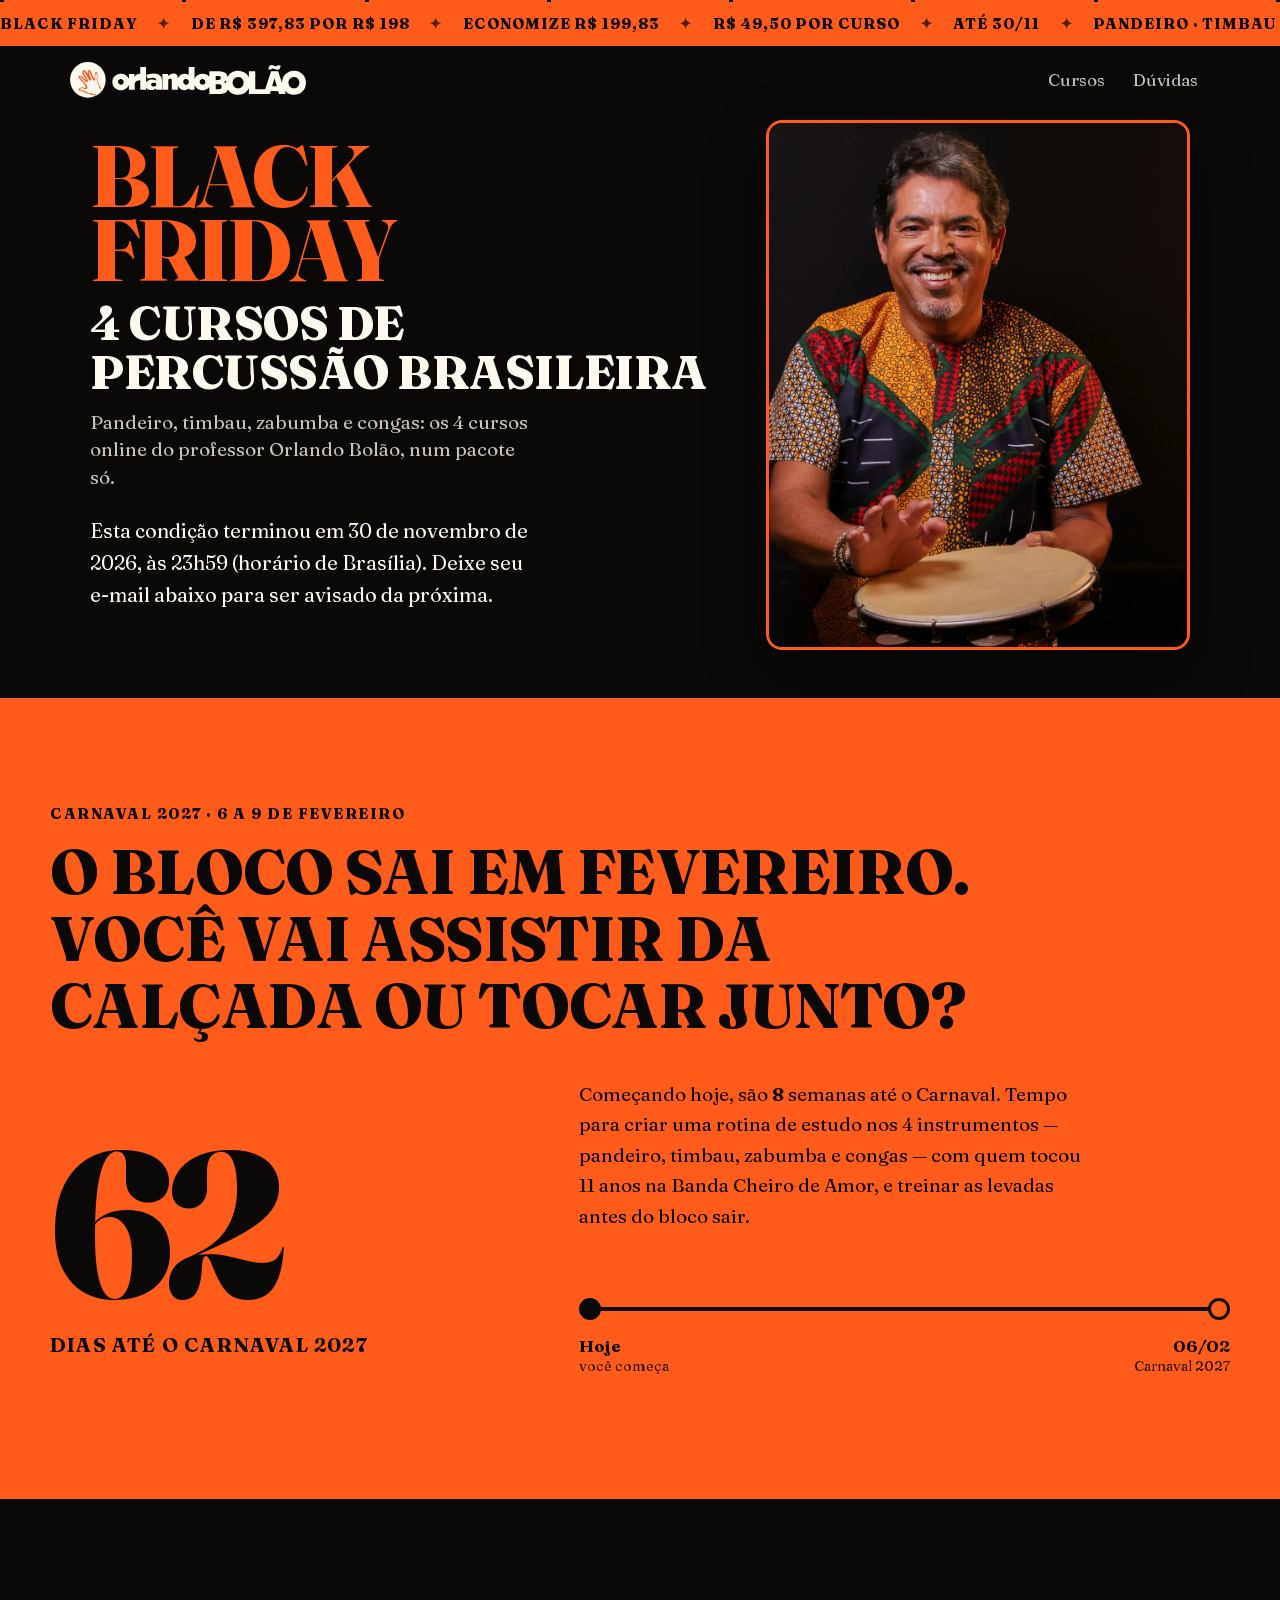
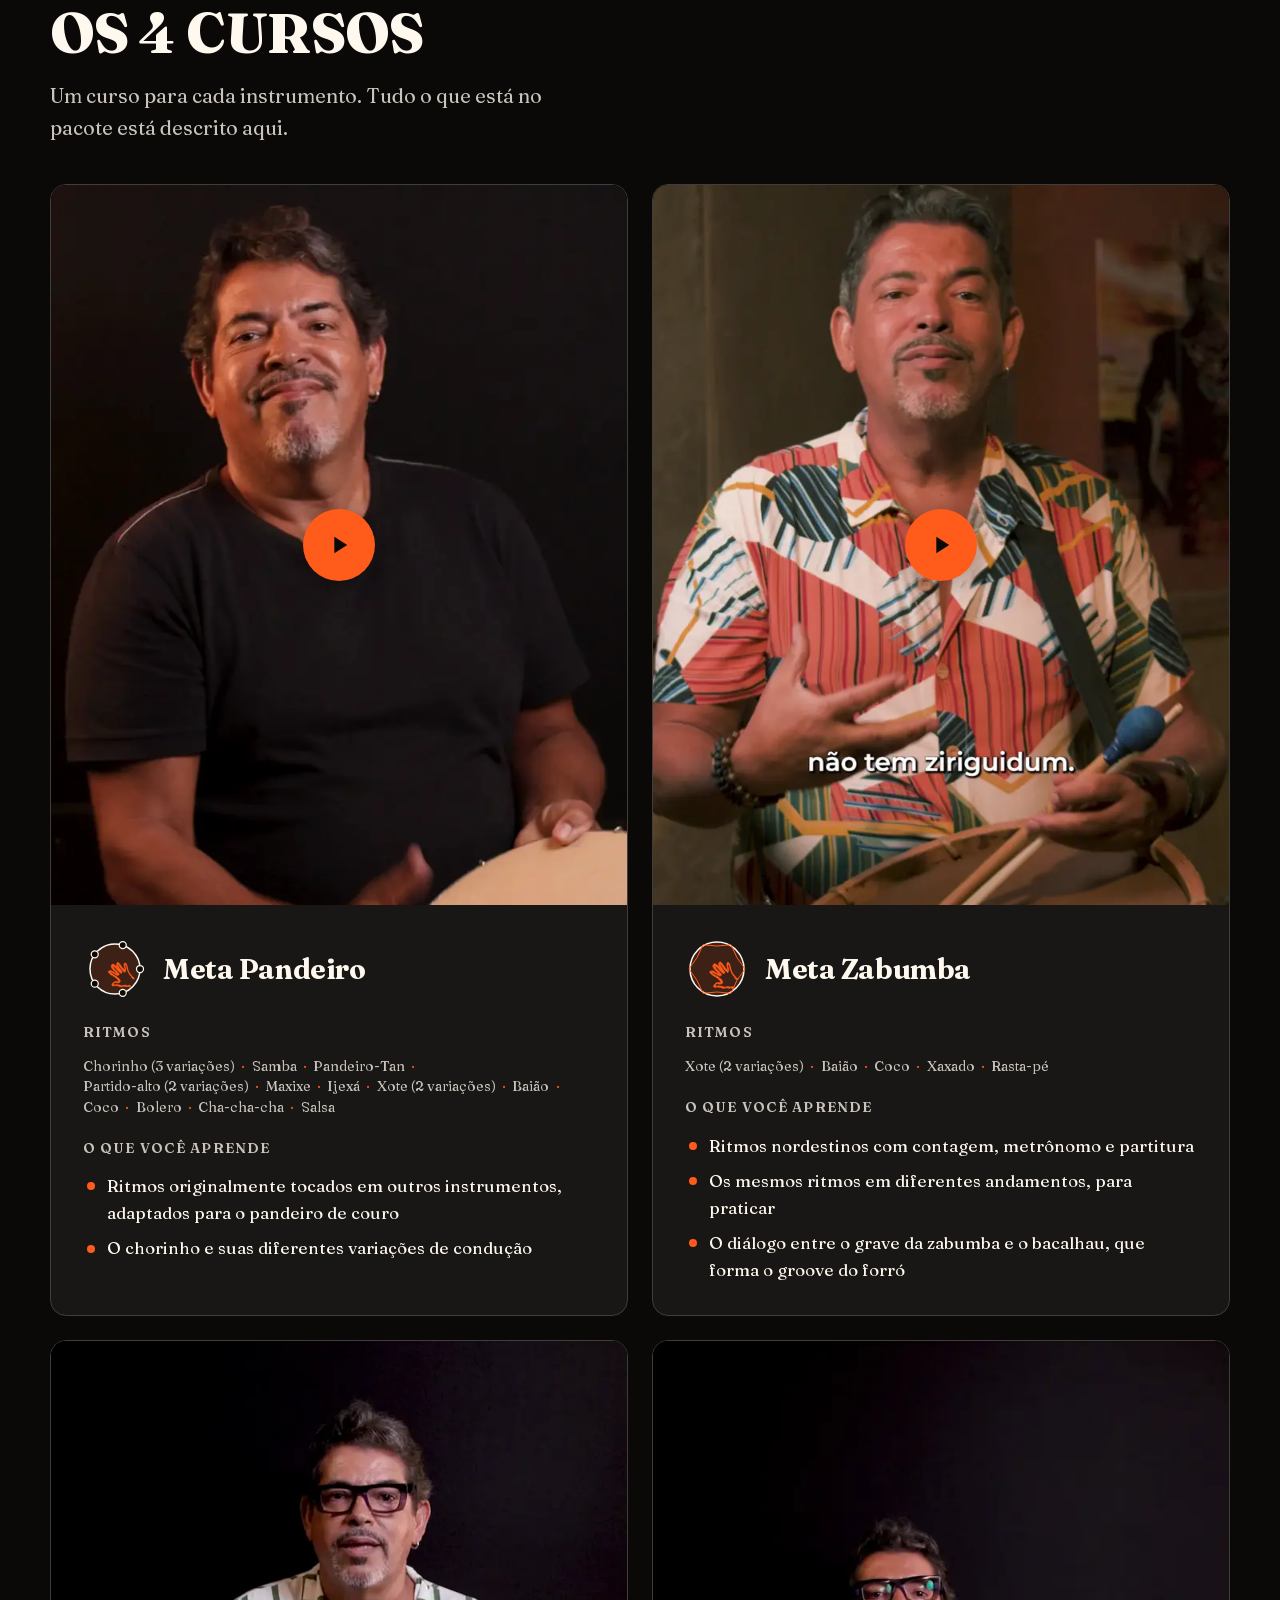
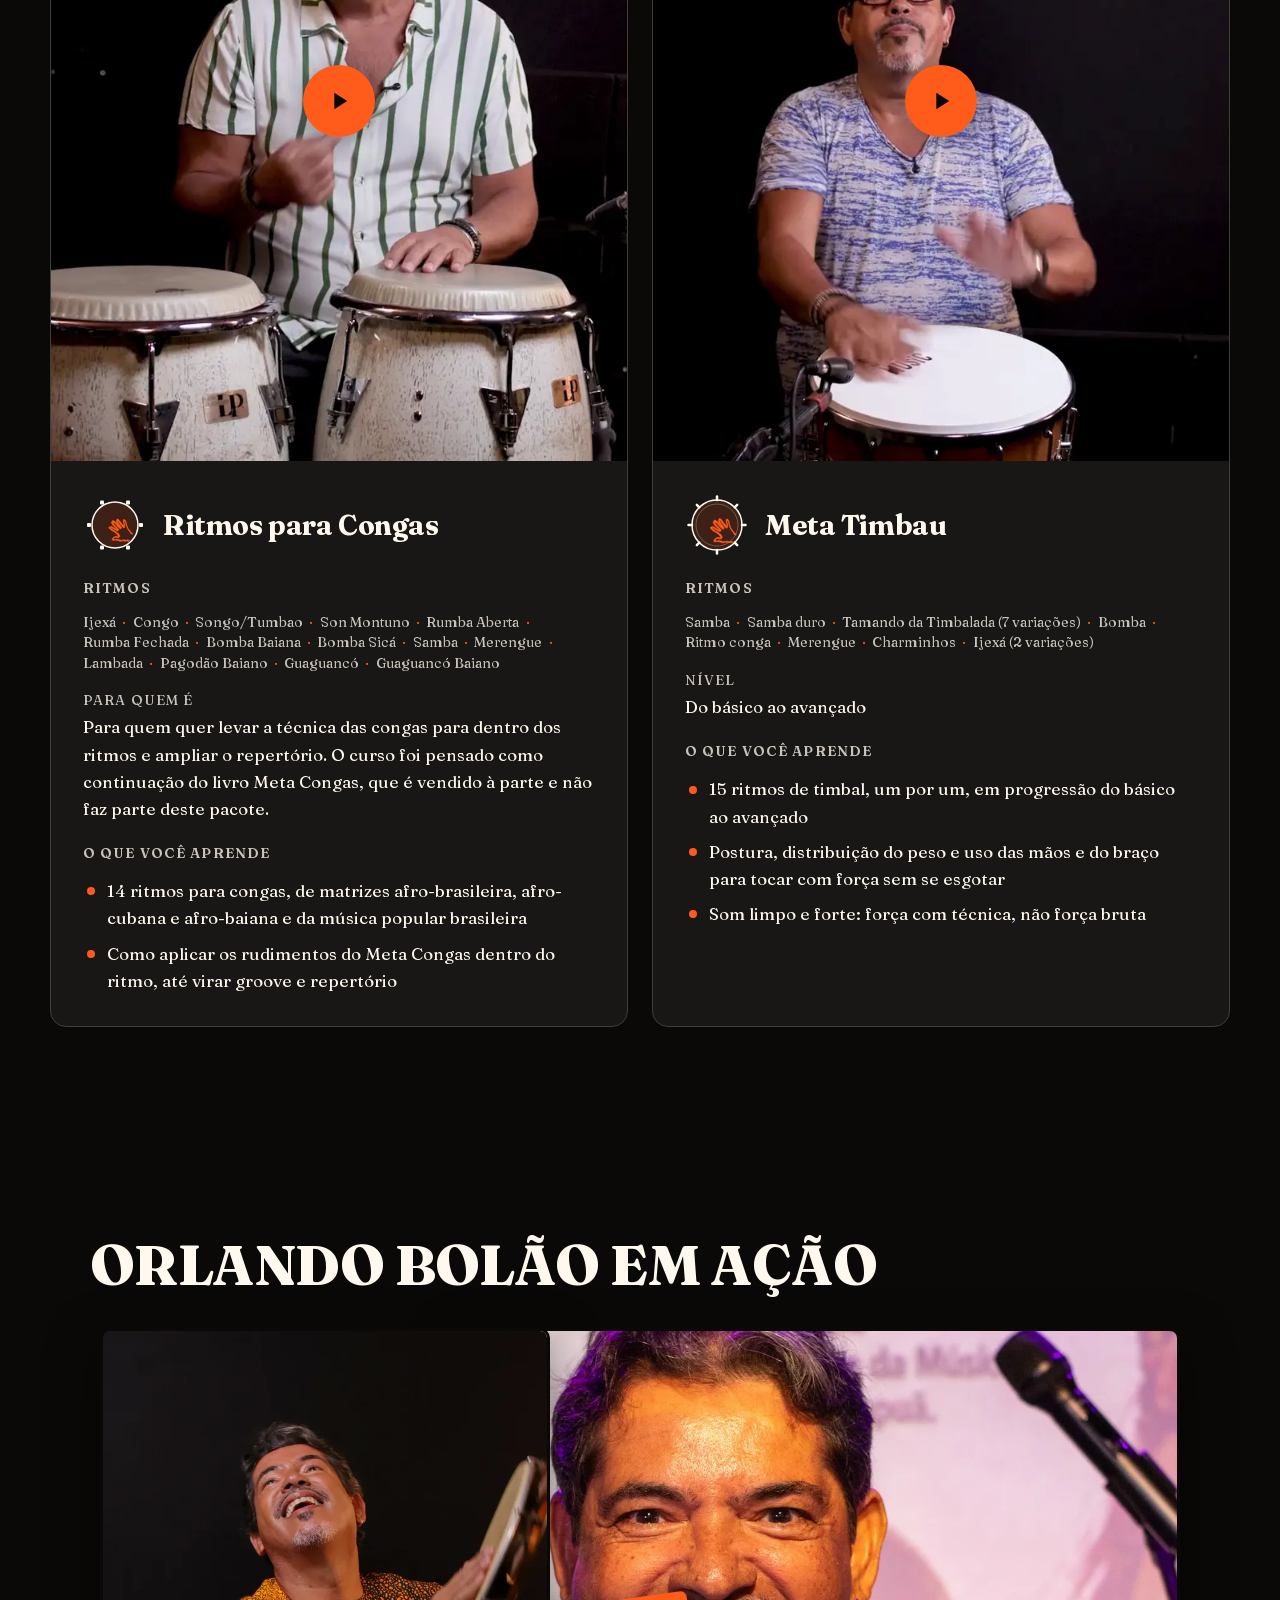
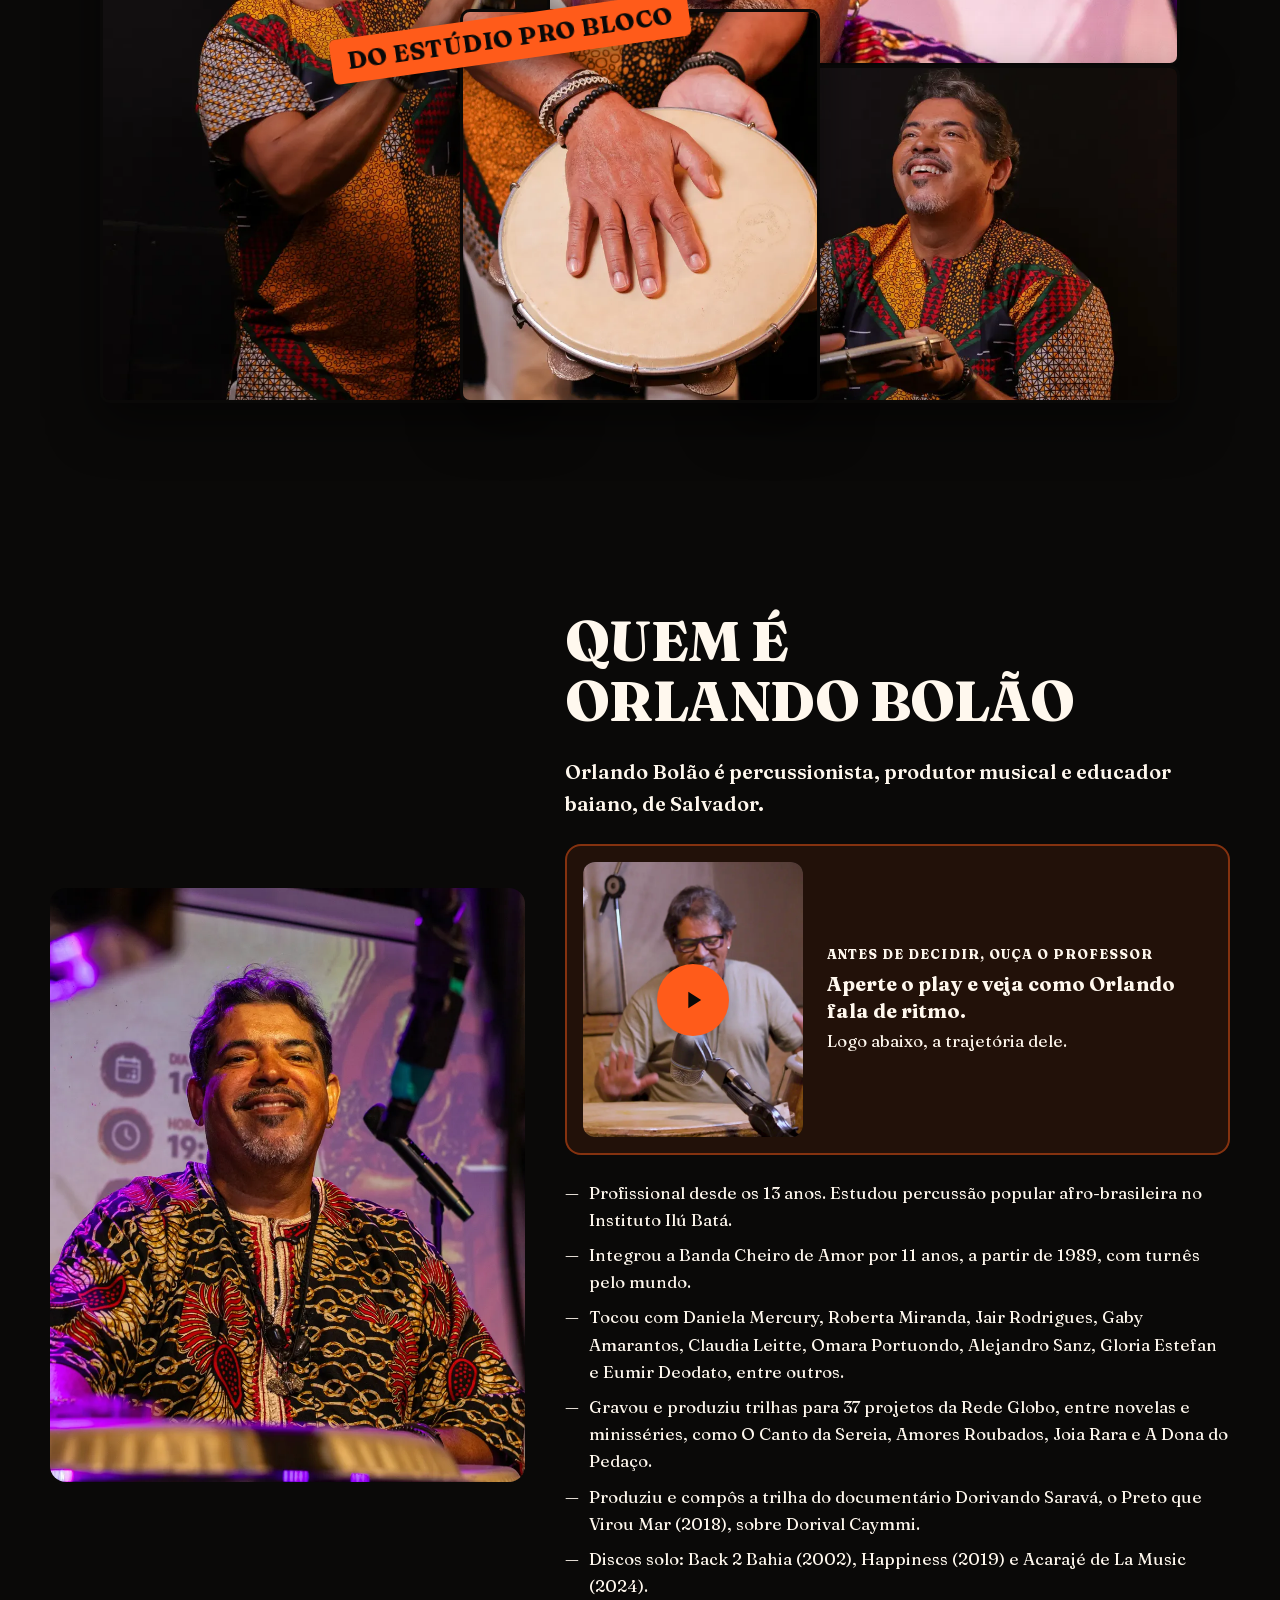
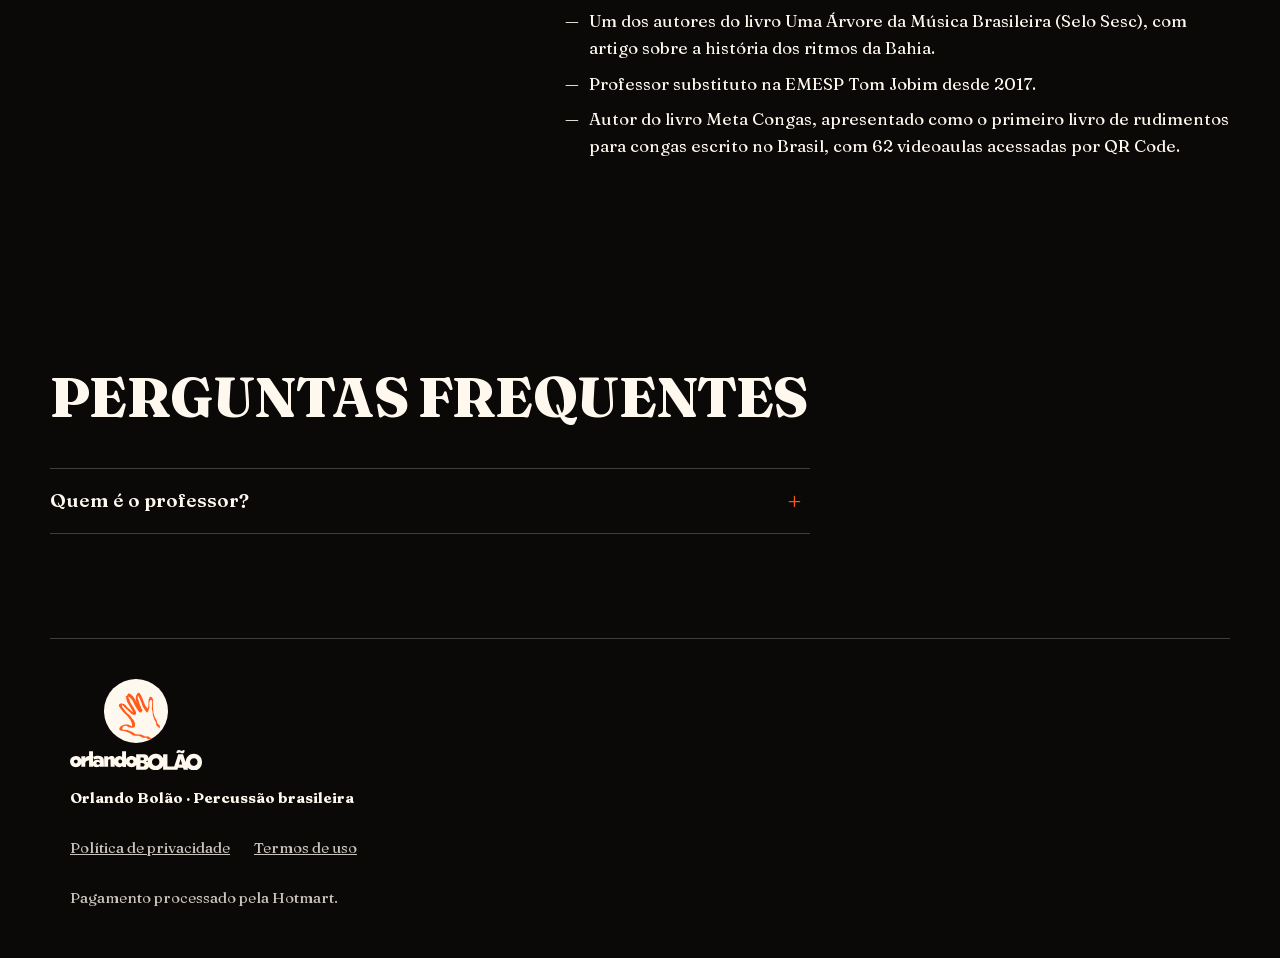
==== commit 7c7df8af: "Mão deslocada na diagonal, inteira dentro da pele, punho junto ao aro Co-Authored-By: Claude Opus 5." ====
--- a/blackfriday/index.html
+++ b/blackfriday/index.html
@@ -181,7 +181,7 @@
   </button>
 </div></div>
   <div class="curso-corpo">
-  <header class="curso-topo"><svg class="pele pele-pandeiro pele-mao" viewBox="-4 -4 128 128" width="64" height="64" aria-hidden="true" focusable="false"><circle cx="60" cy="60" r="50" class="p-pele"/><circle cx="60" cy="60" r="50" class="p-aro" /><circle cx="110.0" cy="60.0" r="7" class="p-platinela"/><circle cx="75.5" cy="107.6" r="7" class="p-platinela"/><circle cx="19.5" cy="89.4" r="7" class="p-platinela"/><circle cx="19.5" cy="30.6" r="7" class="p-platinela"/><circle cx="75.5" cy="12.4" r="7" class="p-platinela"/><g class="p-mao" transform="translate(62 79) rotate(-14) scale(0.08304) translate(-1123 -902)"><g transform="translate(0 1868) scale(0.1 -0.1)"><path d="M11021 13983 c-60 -24 -251 -238 -279 -312 -3 -9 -22 -43 -42 -76 -20 -33 -43 -78 -50 -100 -7 -22 -21 -57 -31 -77 -12 -23 -19 -59 -19 -95 0 -32 -7 -115 -15 -184 -29 -266 -30 -380 0 -524 14 -71 33 -140 41 -153 16 -24 74 -215 74 -243 0 -9 10 -28 21 -43 12 -15 19 -30 15 -33 -9 -9 -36 18 -36 36 0 10 -11 28 -24 40 -13 13 -27 34 -31 48 -3 14 -16 40 -29 57 -30 40 -106 191 -106 210 0 42 -106 260 -165 341 -12 17 -25 38 -28 47 -9 24 -102 163 -146 217 -41 50 -52 67 -98 138 -18 27 -63 77 -100 110 -38 33 -133 124 -213 201 -116 113 -159 148 -215 176 -175 87 -298 108 -364 62 -20 -14 -42 -26 -47 -26 -26 0 -88 -96 -98 -152 -5 -27 -17 -45 -41 -64 -23 -17 -35 -35 -35 -50 0 -35 -52 -144 -69 -144 -8 0 -22 7 -32 16 -26 23 -56 9 -88 -41 -22 -35 -30 -41 -45 -33 -39 22 -64 -59 -35 -115 19 -36 62 -77 81 -77 33 0 44 -44 18 -77 -26 -33 -22 -89 14 -168 15 -34 21 -62 18 -88 -3 -27 3 -55 22 -96 17 -39 26 -76 26 -110 0 -39 9 -71 39 -134 22 -45 42 -104 46 -130 6 -43 61 -167 86 -191 5 -6 9 -16 9 -23 0 -13 24 -51 147 -240 29 -44 53 -84 53 -87 0 -3 25 -42 55 -88 30 -45 55 -86 55 -91 0 -5 20 -39 44 -76 24 -36 51 -81 60 -98 9 -18 29 -47 45 -65 28 -32 79 -117 149 -248 19 -36 44 -77 56 -92 12 -14 32 -45 46 -69 14 -23 35 -57 47 -76 13 -18 25 -46 29 -61 7 -32 50 -119 73 -147 10 -11 27 -47 40 -80 24 -63 42 -104 66 -145 20 -33 15 -75 -7 -75 -10 0 -80 57 -155 127 -271 250 -477 434 -552 494 -119 95 -417 402 -507 523 -63 84 -251 279 -278 287 -12 4 -61 26 -109 50 -49 24 -99 44 -112 44 -14 0 -59 11 -101 25 -42 14 -100 25 -128 25 -28 0 -91 9 -140 20 -110 24 -140 25 -191 1 -22 -10 -59 -21 -83 -25 -174 -27 -268 -186 -216 -366 8 -30 19 -79 24 -108 5 -30 15 -61 22 -70 8 -10 31 -51 52 -92 21 -41 55 -95 75 -120 21 -25 52 -70 71 -100 19 -30 60 -82 90 -115 31 -33 77 -89 103 -125 158 -220 412 -511 547 -625 26 -22 70 -67 98 -101 50 -60 75 -83 151 -139 23 -16 48 -39 56 -51 8 -12 47 -49 87 -82 90 -75 260 -262 328 -362 28 -41 85 -120 126 -175 41 -55 91 -125 111 -155 20 -30 51 -67 68 -82 55 -47 105 -130 110 -181 5 -55 30 -107 91 -190 24 -34 44 -70 44 -80 0 -11 9 -36 20 -56 21 -39 80 -214 80 -238 0 -8 9 -27 19 -42 11 -15 22 -45 26 -66 3 -22 18 -64 32 -93 25 -51 26 -58 20 -175 -12 -225 -47 -264 -171 -188 -18 12 -40 21 -49 21 -21 0 -82 36 -137 81 -25 20 -61 45 -80 54 -19 10 -64 37 -100 61 -103 68 -204 84 -532 84 -242 0 -263 -1 -292 -20 -23 -14 -64 -22 -143 -30 -140 -13 -282 -63 -328 -116 -12 -13 -69 -52 -180 -122 -201 -127 -251 -175 -289 -278 -16 -44 -38 -89 -48 -101 -11 -11 -22 -41 -25 -65 -3 -23 -12 -55 -19 -70 -27 -53 -1 -118 87 -221 102 -120 171 -147 370 -144 101 1 149 -3 194 -16 33 -10 117 -22 187 -27 90 -7 138 -15 165 -29 22 -11 72 -22 118 -26 53 -5 89 -13 107 -26 14 -10 37 -19 51 -19 13 0 36 -9 50 -20 14 -11 61 -34 104 -51 43 -16 96 -38 118 -49 22 -10 64 -24 94 -30 30 -6 59 -14 65 -19 6 -4 25 -11 41 -15 17 -4 77 -37 133 -72 111 -70 156 -97 212 -126 19 -10 52 -30 72 -45 77 -59 131 -100 219 -169 68 -55 101 -73 133 -78 23 -4 53 -13 67 -20 14 -7 50 -19 80 -26 30 -7 74 -19 99 -27 25 -8 99 -19 165 -24 66 -5 149 -12 184 -15 35 -4 134 -1 220 6 161 13 189 11 291 -24 75 -25 173 -56 211 -66 84 -22 336 -154 387 -202 80 -77 153 -91 497 -93 l271 -2 57 -33 c32 -18 70 -48 84 -67 15 -19 58 -52 97 -74 39 -22 94 -54 121 -72 73 -46 231 -53 299 -13 62 36 119 31 87 -8 -36 -43 49 -33 119 15 63 43 67 48 48 67 -9 9 -8 16 5 30 39 43 17 81 -78 127 -41 21 -103 62 -136 91 -56 51 -221 164 -290 200 -36 18 -104 13 -219 -19 -56 -15 -105 -20 -195 -20 -140 0 -182 12 -253 72 -59 50 -259 154 -377 197 -49 17 -108 39 -130 48 -22 8 -51 15 -65 16 -14 0 -40 9 -58 20 -33 20 -43 22 -268 41 -97 8 -143 7 -174 -1 -78 -21 -199 -18 -257 8 -46 20 -66 22 -190 20 -167 -2 -195 8 -343 123 -52 41 -118 90 -146 109 -161 110 -225 150 -239 150 -9 0 -43 22 -78 49 -77 60 -129 87 -187 96 -25 4 -62 15 -83 26 -21 10 -52 19 -70 19 -20 0 -47 10 -67 25 -19 14 -46 25 -60 25 -14 0 -35 7 -46 15 -81 56 -291 135 -362 135 -12 0 -49 9 -80 19 -32 11 -115 25 -186 31 -71 6 -172 20 -225 31 -53 11 -149 22 -213 24 -136 4 -126 0 -206 87 -93 101 -96 162 -16 323 56 112 104 171 182 221 32 20 69 45 84 55 56 39 117 52 238 50 152 -3 191 -13 277 -71 40 -28 75 -50 79 -50 3 0 35 -20 70 -45 36 -25 77 -48 91 -51 15 -4 42 -18 61 -31 19 -12 40 -23 47 -23 7 0 32 -9 56 -20 24 -11 59 -20 76 -20 18 0 60 -9 93 -21 32 -11 94 -24 137 -28 43 -4 93 -15 110 -25 40 -20 134 -21 173 -1 16 8 61 17 102 21 85 7 241 53 313 92 55 30 75 59 75 113 0 20 7 55 15 78 52 149 70 388 35 480 -12 29 -28 83 -36 120 -8 36 -25 82 -38 101 -15 23 -25 57 -28 97 -5 49 -13 72 -45 120 -22 32 -43 74 -47 94 -3 20 -26 65 -51 100 -25 35 -45 69 -45 75 0 18 -42 52 -90 73 -45 20 -67 43 -125 132 -16 25 -48 68 -70 95 -22 27 -58 76 -80 109 -106 164 -392 480 -540 595 -51 40 -470 455 -553 549 -75 85 -132 158 -132 171 0 5 -25 38 -56 72 -31 35 -71 84 -88 109 -17 26 -68 92 -113 148 -219 269 -309 473 -288 652 14 123 54 119 155 -16 21 -27 50 -61 65 -75 15 -14 55 -61 90 -105 34 -44 84 -100 111 -124 27 -25 79 -80 115 -124 36 -43 79 -86 95 -96 16 -10 56 -43 89 -75 33 -31 80 -71 105 -89 24 -17 76 -64 115 -102 38 -39 93 -88 120 -110 49 -38 77 -64 315 -285 126 -116 306 -299 349 -354 36 -45 112 -109 160 -133 20 -10 48 -26 64 -36 19 -13 64 -22 145 -31 64 -7 127 -17 139 -24 72 -39 325 58 376 145 22 38 26 144 11 268 -8 65 -18 94 -52 153 -23 41 -42 76 -42 78 0 11 -80 173 -89 178 -5 4 -13 21 -16 39 -8 37 -28 73 -96 174 -27 39 -49 76 -49 83 0 6 -11 28 -25 48 -14 20 -25 42 -25 48 0 14 -54 102 -134 219 -32 47 -70 107 -84 133 -14 26 -40 64 -58 86 -18 21 -42 57 -54 80 -12 22 -34 64 -50 91 -16 28 -34 61 -41 75 -7 14 -29 45 -48 69 -43 54 -75 104 -96 151 -25 55 -54 109 -103 188 -32 53 -46 88 -52 130 -4 31 -17 77 -28 102 -12 25 -22 63 -22 86 0 30 -8 53 -31 83 -26 37 -31 53 -33 114 -3 93 -34 159 -92 200 -24 17 -48 44 -54 60 -5 17 -24 52 -41 79 l-32 49 18 39 c17 38 17 79 0 123 -6 13 -2 17 16 17 46 0 111 -44 213 -143 57 -56 147 -142 200 -192 53 -49 107 -104 119 -121 12 -17 47 -65 78 -105 114 -152 247 -358 284 -439 21 -47 43 -92 51 -100 12 -14 23 -41 64 -155 10 -27 33 -77 52 -110 19 -34 40 -75 46 -93 6 -17 24 -51 40 -74 38 -55 102 -176 102 -192 0 -19 67 -143 105 -196 18 -25 40 -61 49 -80 29 -64 76 -142 122 -204 25 -34 74 -106 109 -161 119 -187 241 -351 290 -391 20 -16 69 -59 109 -96 88 -80 160 -118 236 -125 53 -5 58 -3 100 32 51 43 86 90 96 130 4 15 27 53 52 83 50 61 92 155 92 204 0 22 -12 51 -35 83 -44 62 -95 140 -117 180 -35 64 -88 178 -88 191 0 7 -11 34 -25 60 -14 26 -25 55 -25 64 0 16 -21 67 -71 176 -10 22 -19 48 -19 58 0 9 -11 34 -25 54 -14 20 -25 44 -25 52 0 8 -8 31 -19 50 -10 19 -22 50 -26 69 -4 19 -16 48 -26 65 -10 17 -19 38 -19 46 0 8 -10 33 -21 55 -12 22 -28 63 -35 90 -18 71 -53 165 -70 189 -8 11 -14 39 -14 61 -1 22 -10 65 -21 95 -11 30 -25 78 -30 107 -5 28 -18 72 -29 98 -11 26 -20 54 -20 63 0 10 -11 37 -24 62 -28 54 -76 190 -76 217 0 11 -9 53 -20 94 -21 79 -29 369 -11 398 23 35 130 -63 175 -160 9 -19 27 -52 40 -74 14 -22 35 -60 48 -85 13 -25 41 -69 61 -99 20 -29 37 -58 37 -65 0 -6 12 -33 25 -61 14 -27 25 -57 25 -65 0 -8 9 -29 19 -46 10 -17 22 -51 26 -75 8 -48 35 -107 70 -154 12 -16 25 -43 29 -60 4 -16 15 -48 25 -70 19 -41 32 -74 58 -155 8 -25 34 -85 57 -135 64 -135 87 -195 97 -245 4 -25 17 -71 28 -102 12 -32 21 -65 21 -75 0 -10 31 -81 69 -158 39 -77 75 -160 81 -185 7 -25 31 -74 54 -110 24 -36 77 -119 119 -185 42 -66 93 -142 113 -169 21 -27 62 -85 91 -130 30 -44 65 -92 78 -106 37 -41 125 -162 125 -174 0 -6 9 -22 20 -36 11 -14 20 -32 20 -41 0 -15 35 -68 74 -111 22 -25 66 -7 111 45 20 23 63 71 96 107 60 66 102 146 115 220 3 19 15 51 26 70 13 22 22 61 25 110 3 41 14 91 23 110 79 160 116 509 90 835 -29 351 40 672 175 823 49 55 76 64 111 37 10 -8 40 -17 66 -21 72 -10 149 -82 171 -161 25 -90 32 -296 11 -358 -20 -63 -29 -322 -17 -520 10 -152 0 -230 -34 -267 -29 -32 -24 -440 6 -516 12 -29 21 -61 21 -70 0 -10 11 -33 23 -52 15 -22 26 -57 30 -95 3 -33 15 -85 25 -115 18 -52 23 -101 38 -370 7 -142 33 -297 55 -340 11 -19 19 -44 19 -55 0 -11 11 -42 25 -70 13 -27 25 -59 25 -70 0 -11 9 -33 19 -49 12 -17 23 -57 27 -95 3 -36 13 -79 21 -95 19 -37 51 -127 69 -196 14 -49 37 -106 68 -165 5 -11 17 -34 26 -51 9 -17 26 -44 38 -59 12 -15 22 -34 22 -42 0 -31 88 -180 158 -267 57 -71 70 -123 82 -351 7 -122 17 -209 25 -225 7 -14 16 -40 20 -58 4 -21 21 -44 47 -65 113 -90 268 -245 268 -266 0 -4 20 -20 44 -35 25 -16 68 -54 95 -86 75 -87 125 -89 161 -7 24 56 19 157 -10 194 -25 33 -25 47 4 108 20 44 21 54 10 80 -7 17 -20 51 -29 77 -14 42 -21 49 -55 58 -23 6 -49 24 -65 43 -15 17 -50 52 -79 77 -29 25 -103 97 -164 162 l-112 116 0 150 c0 137 -2 153 -23 193 -13 24 -38 82 -56 129 -18 47 -45 107 -58 135 -27 52 -31 58 -113 164 -28 35 -50 71 -50 79 0 8 -22 54 -50 102 -27 48 -50 94 -50 101 0 8 -8 28 -18 44 -10 17 -22 44 -26 60 -4 17 -14 37 -22 46 -8 9 -21 47 -28 85 -8 38 -21 89 -30 113 -9 24 -16 53 -16 65 0 11 -7 34 -16 51 -8 16 -20 52 -25 80 -5 27 -21 73 -34 100 -51 108 -53 121 -59 340 -4 165 -9 226 -25 285 -11 41 -22 102 -26 135 -3 33 -13 83 -22 112 -14 48 -14 56 1 93 15 37 15 69 4 336 -9 241 -9 313 2 388 13 93 16 683 4 831 -6 74 -42 202 -74 271 -11 22 -20 45 -20 51 0 63 -174 275 -237 288 -15 3 -56 13 -90 21 -110 25 -138 15 -207 -74 -88 -115 -146 -231 -174 -347 -61 -255 -65 -295 -69 -810 -4 -357 -8 -486 -17 -505 -7 -14 -27 -52 -45 -85 -25 -47 -34 -79 -40 -145 -8 -83 -48 -190 -71 -190 -5 0 -24 18 -42 41 -18 23 -51 62 -73 88 -23 26 -54 68 -70 94 -17 26 -60 88 -97 138 -38 49 -68 96 -68 103 0 8 -7 20 -17 27 -9 8 -22 28 -30 44 -7 17 -27 53 -43 80 -47 79 -100 192 -100 213 0 11 -8 30 -18 43 -27 34 -70 133 -78 177 -4 20 -17 58 -30 84 -13 26 -24 54 -24 63 0 19 -35 121 -70 205 -14 36 -39 99 -55 140 -15 41 -49 125 -76 186 -27 61 -49 116 -49 122 0 6 -20 51 -45 101 -25 50 -45 96 -45 102 0 16 -42 113 -101 235 -27 55 -49 104 -49 109 0 4 -15 31 -34 60 -19 28 -45 71 -59 96 -103 190 -205 328 -242 329 -6 0 -18 9 -28 20 -17 20 -146 29 -186 13z m-2074 -638 c8 -22 -6 -33 -17 -15 -13 20 -12 30 0 30 6 0 13 -7 17 -15z"/></g></g></svg><h3>Meta Pandeiro</h3></header>
+  <header class="curso-topo"><svg class="pele pele-pandeiro pele-mao" viewBox="-4 -4 128 128" width="64" height="64" aria-hidden="true" focusable="false"><circle cx="60" cy="60" r="50" class="p-pele"/><circle cx="60" cy="60" r="50" class="p-aro" /><circle cx="110.0" cy="60.0" r="7" class="p-platinela"/><circle cx="75.5" cy="107.6" r="7" class="p-platinela"/><circle cx="19.5" cy="89.4" r="7" class="p-platinela"/><circle cx="19.5" cy="30.6" r="7" class="p-platinela"/><circle cx="75.5" cy="12.4" r="7" class="p-platinela"/><g class="p-mao" transform="translate(72.45 72.45) rotate(-14) scale(0.06110) translate(-1123 -902)"><g transform="translate(0 1868) scale(0.1 -0.1)"><path d="M11021 13983 c-60 -24 -251 -238 -279 -312 -3 -9 -22 -43 -42 -76 -20 -33 -43 -78 -50 -100 -7 -22 -21 -57 -31 -77 -12 -23 -19 -59 -19 -95 0 -32 -7 -115 -15 -184 -29 -266 -30 -380 0 -524 14 -71 33 -140 41 -153 16 -24 74 -215 74 -243 0 -9 10 -28 21 -43 12 -15 19 -30 15 -33 -9 -9 -36 18 -36 36 0 10 -11 28 -24 40 -13 13 -27 34 -31 48 -3 14 -16 40 -29 57 -30 40 -106 191 -106 210 0 42 -106 260 -165 341 -12 17 -25 38 -28 47 -9 24 -102 163 -146 217 -41 50 -52 67 -98 138 -18 27 -63 77 -100 110 -38 33 -133 124 -213 201 -116 113 -159 148 -215 176 -175 87 -298 108 -364 62 -20 -14 -42 -26 -47 -26 -26 0 -88 -96 -98 -152 -5 -27 -17 -45 -41 -64 -23 -17 -35 -35 -35 -50 0 -35 -52 -144 -69 -144 -8 0 -22 7 -32 16 -26 23 -56 9 -88 -41 -22 -35 -30 -41 -45 -33 -39 22 -64 -59 -35 -115 19 -36 62 -77 81 -77 33 0 44 -44 18 -77 -26 -33 -22 -89 14 -168 15 -34 21 -62 18 -88 -3 -27 3 -55 22 -96 17 -39 26 -76 26 -110 0 -39 9 -71 39 -134 22 -45 42 -104 46 -130 6 -43 61 -167 86 -191 5 -6 9 -16 9 -23 0 -13 24 -51 147 -240 29 -44 53 -84 53 -87 0 -3 25 -42 55 -88 30 -45 55 -86 55 -91 0 -5 20 -39 44 -76 24 -36 51 -81 60 -98 9 -18 29 -47 45 -65 28 -32 79 -117 149 -248 19 -36 44 -77 56 -92 12 -14 32 -45 46 -69 14 -23 35 -57 47 -76 13 -18 25 -46 29 -61 7 -32 50 -119 73 -147 10 -11 27 -47 40 -80 24 -63 42 -104 66 -145 20 -33 15 -75 -7 -75 -10 0 -80 57 -155 127 -271 250 -477 434 -552 494 -119 95 -417 402 -507 523 -63 84 -251 279 -278 287 -12 4 -61 26 -109 50 -49 24 -99 44 -112 44 -14 0 -59 11 -101 25 -42 14 -100 25 -128 25 -28 0 -91 9 -140 20 -110 24 -140 25 -191 1 -22 -10 -59 -21 -83 -25 -174 -27 -268 -186 -216 -366 8 -30 19 -79 24 -108 5 -30 15 -61 22 -70 8 -10 31 -51 52 -92 21 -41 55 -95 75 -120 21 -25 52 -70 71 -100 19 -30 60 -82 90 -115 31 -33 77 -89 103 -125 158 -220 412 -511 547 -625 26 -22 70 -67 98 -101 50 -60 75 -83 151 -139 23 -16 48 -39 56 -51 8 -12 47 -49 87 -82 90 -75 260 -262 328 -362 28 -41 85 -120 126 -175 41 -55 91 -125 111 -155 20 -30 51 -67 68 -82 55 -47 105 -130 110 -181 5 -55 30 -107 91 -190 24 -34 44 -70 44 -80 0 -11 9 -36 20 -56 21 -39 80 -214 80 -238 0 -8 9 -27 19 -42 11 -15 22 -45 26 -66 3 -22 18 -64 32 -93 25 -51 26 -58 20 -175 -12 -225 -47 -264 -171 -188 -18 12 -40 21 -49 21 -21 0 -82 36 -137 81 -25 20 -61 45 -80 54 -19 10 -64 37 -100 61 -103 68 -204 84 -532 84 -242 0 -263 -1 -292 -20 -23 -14 -64 -22 -143 -30 -140 -13 -282 -63 -328 -116 -12 -13 -69 -52 -180 -122 -201 -127 -251 -175 -289 -278 -16 -44 -38 -89 -48 -101 -11 -11 -22 -41 -25 -65 -3 -23 -12 -55 -19 -70 -27 -53 -1 -118 87 -221 102 -120 171 -147 370 -144 101 1 149 -3 194 -16 33 -10 117 -22 187 -27 90 -7 138 -15 165 -29 22 -11 72 -22 118 -26 53 -5 89 -13 107 -26 14 -10 37 -19 51 -19 13 0 36 -9 50 -20 14 -11 61 -34 104 -51 43 -16 96 -38 118 -49 22 -10 64 -24 94 -30 30 -6 59 -14 65 -19 6 -4 25 -11 41 -15 17 -4 77 -37 133 -72 111 -70 156 -97 212 -126 19 -10 52 -30 72 -45 77 -59 131 -100 219 -169 68 -55 101 -73 133 -78 23 -4 53 -13 67 -20 14 -7 50 -19 80 -26 30 -7 74 -19 99 -27 25 -8 99 -19 165 -24 66 -5 149 -12 184 -15 35 -4 134 -1 220 6 161 13 189 11 291 -24 75 -25 173 -56 211 -66 84 -22 336 -154 387 -202 80 -77 153 -91 497 -93 l271 -2 57 -33 c32 -18 70 -48 84 -67 15 -19 58 -52 97 -74 39 -22 94 -54 121 -72 73 -46 231 -53 299 -13 62 36 119 31 87 -8 -36 -43 49 -33 119 15 63 43 67 48 48 67 -9 9 -8 16 5 30 39 43 17 81 -78 127 -41 21 -103 62 -136 91 -56 51 -221 164 -290 200 -36 18 -104 13 -219 -19 -56 -15 -105 -20 -195 -20 -140 0 -182 12 -253 72 -59 50 -259 154 -377 197 -49 17 -108 39 -130 48 -22 8 -51 15 -65 16 -14 0 -40 9 -58 20 -33 20 -43 22 -268 41 -97 8 -143 7 -174 -1 -78 -21 -199 -18 -257 8 -46 20 -66 22 -190 20 -167 -2 -195 8 -343 123 -52 41 -118 90 -146 109 -161 110 -225 150 -239 150 -9 0 -43 22 -78 49 -77 60 -129 87 -187 96 -25 4 -62 15 -83 26 -21 10 -52 19 -70 19 -20 0 -47 10 -67 25 -19 14 -46 25 -60 25 -14 0 -35 7 -46 15 -81 56 -291 135 -362 135 -12 0 -49 9 -80 19 -32 11 -115 25 -186 31 -71 6 -172 20 -225 31 -53 11 -149 22 -213 24 -136 4 -126 0 -206 87 -93 101 -96 162 -16 323 56 112 104 171 182 221 32 20 69 45 84 55 56 39 117 52 238 50 152 -3 191 -13 277 -71 40 -28 75 -50 79 -50 3 0 35 -20 70 -45 36 -25 77 -48 91 -51 15 -4 42 -18 61 -31 19 -12 40 -23 47 -23 7 0 32 -9 56 -20 24 -11 59 -20 76 -20 18 0 60 -9 93 -21 32 -11 94 -24 137 -28 43 -4 93 -15 110 -25 40 -20 134 -21 173 -1 16 8 61 17 102 21 85 7 241 53 313 92 55 30 75 59 75 113 0 20 7 55 15 78 52 149 70 388 35 480 -12 29 -28 83 -36 120 -8 36 -25 82 -38 101 -15 23 -25 57 -28 97 -5 49 -13 72 -45 120 -22 32 -43 74 -47 94 -3 20 -26 65 -51 100 -25 35 -45 69 -45 75 0 18 -42 52 -90 73 -45 20 -67 43 -125 132 -16 25 -48 68 -70 95 -22 27 -58 76 -80 109 -106 164 -392 480 -540 595 -51 40 -470 455 -553 549 -75 85 -132 158 -132 171 0 5 -25 38 -56 72 -31 35 -71 84 -88 109 -17 26 -68 92 -113 148 -219 269 -309 473 -288 652 14 123 54 119 155 -16 21 -27 50 -61 65 -75 15 -14 55 -61 90 -105 34 -44 84 -100 111 -124 27 -25 79 -80 115 -124 36 -43 79 -86 95 -96 16 -10 56 -43 89 -75 33 -31 80 -71 105 -89 24 -17 76 -64 115 -102 38 -39 93 -88 120 -110 49 -38 77 -64 315 -285 126 -116 306 -299 349 -354 36 -45 112 -109 160 -133 20 -10 48 -26 64 -36 19 -13 64 -22 145 -31 64 -7 127 -17 139 -24 72 -39 325 58 376 145 22 38 26 144 11 268 -8 65 -18 94 -52 153 -23 41 -42 76 -42 78 0 11 -80 173 -89 178 -5 4 -13 21 -16 39 -8 37 -28 73 -96 174 -27 39 -49 76 -49 83 0 6 -11 28 -25 48 -14 20 -25 42 -25 48 0 14 -54 102 -134 219 -32 47 -70 107 -84 133 -14 26 -40 64 -58 86 -18 21 -42 57 -54 80 -12 22 -34 64 -50 91 -16 28 -34 61 -41 75 -7 14 -29 45 -48 69 -43 54 -75 104 -96 151 -25 55 -54 109 -103 188 -32 53 -46 88 -52 130 -4 31 -17 77 -28 102 -12 25 -22 63 -22 86 0 30 -8 53 -31 83 -26 37 -31 53 -33 114 -3 93 -34 159 -92 200 -24 17 -48 44 -54 60 -5 17 -24 52 -41 79 l-32 49 18 39 c17 38 17 79 0 123 -6 13 -2 17 16 17 46 0 111 -44 213 -143 57 -56 147 -142 200 -192 53 -49 107 -104 119 -121 12 -17 47 -65 78 -105 114 -152 247 -358 284 -439 21 -47 43 -92 51 -100 12 -14 23 -41 64 -155 10 -27 33 -77 52 -110 19 -34 40 -75 46 -93 6 -17 24 -51 40 -74 38 -55 102 -176 102 -192 0 -19 67 -143 105 -196 18 -25 40 -61 49 -80 29 -64 76 -142 122 -204 25 -34 74 -106 109 -161 119 -187 241 -351 290 -391 20 -16 69 -59 109 -96 88 -80 160 -118 236 -125 53 -5 58 -3 100 32 51 43 86 90 96 130 4 15 27 53 52 83 50 61 92 155 92 204 0 22 -12 51 -35 83 -44 62 -95 140 -117 180 -35 64 -88 178 -88 191 0 7 -11 34 -25 60 -14 26 -25 55 -25 64 0 16 -21 67 -71 176 -10 22 -19 48 -19 58 0 9 -11 34 -25 54 -14 20 -25 44 -25 52 0 8 -8 31 -19 50 -10 19 -22 50 -26 69 -4 19 -16 48 -26 65 -10 17 -19 38 -19 46 0 8 -10 33 -21 55 -12 22 -28 63 -35 90 -18 71 -53 165 -70 189 -8 11 -14 39 -14 61 -1 22 -10 65 -21 95 -11 30 -25 78 -30 107 -5 28 -18 72 -29 98 -11 26 -20 54 -20 63 0 10 -11 37 -24 62 -28 54 -76 190 -76 217 0 11 -9 53 -20 94 -21 79 -29 369 -11 398 23 35 130 -63 175 -160 9 -19 27 -52 40 -74 14 -22 35 -60 48 -85 13 -25 41 -69 61 -99 20 -29 37 -58 37 -65 0 -6 12 -33 25 -61 14 -27 25 -57 25 -65 0 -8 9 -29 19 -46 10 -17 22 -51 26 -75 8 -48 35 -107 70 -154 12 -16 25 -43 29 -60 4 -16 15 -48 25 -70 19 -41 32 -74 58 -155 8 -25 34 -85 57 -135 64 -135 87 -195 97 -245 4 -25 17 -71 28 -102 12 -32 21 -65 21 -75 0 -10 31 -81 69 -158 39 -77 75 -160 81 -185 7 -25 31 -74 54 -110 24 -36 77 -119 119 -185 42 -66 93 -142 113 -169 21 -27 62 -85 91 -130 30 -44 65 -92 78 -106 37 -41 125 -162 125 -174 0 -6 9 -22 20 -36 11 -14 20 -32 20 -41 0 -15 35 -68 74 -111 22 -25 66 -7 111 45 20 23 63 71 96 107 60 66 102 146 115 220 3 19 15 51 26 70 13 22 22 61 25 110 3 41 14 91 23 110 79 160 116 509 90 835 -29 351 40 672 175 823 49 55 76 64 111 37 10 -8 40 -17 66 -21 72 -10 149 -82 171 -161 25 -90 32 -296 11 -358 -20 -63 -29 -322 -17 -520 10 -152 0 -230 -34 -267 -29 -32 -24 -440 6 -516 12 -29 21 -61 21 -70 0 -10 11 -33 23 -52 15 -22 26 -57 30 -95 3 -33 15 -85 25 -115 18 -52 23 -101 38 -370 7 -142 33 -297 55 -340 11 -19 19 -44 19 -55 0 -11 11 -42 25 -70 13 -27 25 -59 25 -70 0 -11 9 -33 19 -49 12 -17 23 -57 27 -95 3 -36 13 -79 21 -95 19 -37 51 -127 69 -196 14 -49 37 -106 68 -165 5 -11 17 -34 26 -51 9 -17 26 -44 38 -59 12 -15 22 -34 22 -42 0 -31 88 -180 158 -267 57 -71 70 -123 82 -351 7 -122 17 -209 25 -225 7 -14 16 -40 20 -58 4 -21 21 -44 47 -65 113 -90 268 -245 268 -266 0 -4 20 -20 44 -35 25 -16 68 -54 95 -86 75 -87 125 -89 161 -7 24 56 19 157 -10 194 -25 33 -25 47 4 108 20 44 21 54 10 80 -7 17 -20 51 -29 77 -14 42 -21 49 -55 58 -23 6 -49 24 -65 43 -15 17 -50 52 -79 77 -29 25 -103 97 -164 162 l-112 116 0 150 c0 137 -2 153 -23 193 -13 24 -38 82 -56 129 -18 47 -45 107 -58 135 -27 52 -31 58 -113 164 -28 35 -50 71 -50 79 0 8 -22 54 -50 102 -27 48 -50 94 -50 101 0 8 -8 28 -18 44 -10 17 -22 44 -26 60 -4 17 -14 37 -22 46 -8 9 -21 47 -28 85 -8 38 -21 89 -30 113 -9 24 -16 53 -16 65 0 11 -7 34 -16 51 -8 16 -20 52 -25 80 -5 27 -21 73 -34 100 -51 108 -53 121 -59 340 -4 165 -9 226 -25 285 -11 41 -22 102 -26 135 -3 33 -13 83 -22 112 -14 48 -14 56 1 93 15 37 15 69 4 336 -9 241 -9 313 2 388 13 93 16 683 4 831 -6 74 -42 202 -74 271 -11 22 -20 45 -20 51 0 63 -174 275 -237 288 -15 3 -56 13 -90 21 -110 25 -138 15 -207 -74 -88 -115 -146 -231 -174 -347 -61 -255 -65 -295 -69 -810 -4 -357 -8 -486 -17 -505 -7 -14 -27 -52 -45 -85 -25 -47 -34 -79 -40 -145 -8 -83 -48 -190 -71 -190 -5 0 -24 18 -42 41 -18 23 -51 62 -73 88 -23 26 -54 68 -70 94 -17 26 -60 88 -97 138 -38 49 -68 96 -68 103 0 8 -7 20 -17 27 -9 8 -22 28 -30 44 -7 17 -27 53 -43 80 -47 79 -100 192 -100 213 0 11 -8 30 -18 43 -27 34 -70 133 -78 177 -4 20 -17 58 -30 84 -13 26 -24 54 -24 63 0 19 -35 121 -70 205 -14 36 -39 99 -55 140 -15 41 -49 125 -76 186 -27 61 -49 116 -49 122 0 6 -20 51 -45 101 -25 50 -45 96 -45 102 0 16 -42 113 -101 235 -27 55 -49 104 -49 109 0 4 -15 31 -34 60 -19 28 -45 71 -59 96 -103 190 -205 328 -242 329 -6 0 -18 9 -28 20 -17 20 -146 29 -186 13z m-2074 -638 c8 -22 -6 -33 -17 -15 -13 20 -12 30 0 30 6 0 13 -7 17 -15z"/></g></g></svg><h3>Meta Pandeiro</h3></header>
   <h4>Ritmos</h4><ul class="ritmos"><li>Chorinho (3 variações)</li><li>Samba</li><li>Pandeiro-Tan</li><li>Partido-alto (2 variações)</li><li>Maxixe</li><li>Ijexá</li><li>Xote (2 variações)</li><li>Baião</li><li>Coco</li><li>Bolero</li><li>Cha-cha-cha</li><li>Salsa</li></ul><h4>O que você aprende</h4><ul class="aprende"><li>Ritmos originalmente tocados em outros instrumentos, adaptados para o pandeiro de couro</li><li>O chorinho e suas diferentes variações de condução</li></ul>
   </div>
 </article>
@@ -192,7 +192,7 @@
   </button>
 </div></div>
   <div class="curso-corpo">
-  <header class="curso-topo"><svg class="pele pele-zabumba pele-mao" viewBox="-4 -4 128 128" width="64" height="64" aria-hidden="true" focusable="false"><circle cx="60" cy="60" r="54" class="p-pele"/><circle cx="60" cy="60" r="54" class="p-aro"/><path d="M116.0 60.0L99.8 83.0L88.0 108.5L60.0 106.0L32.0 108.5L20.2 83.0L4.0 60.0L20.2 37.0L32.0 11.5L60.0 14.0L88.0 11.5L99.8 37.0Z" class="p-corda"/><g class="p-mao" transform="translate(62 83) rotate(-14) scale(0.08304) translate(-1123 -902)"><g transform="translate(0 1868) scale(0.1 -0.1)"><path d="M11021 13983 c-60 -24 -251 -238 -279 -312 -3 -9 -22 -43 -42 -76 -20 -33 -43 -78 -50 -100 -7 -22 -21 -57 -31 -77 -12 -23 -19 -59 -19 -95 0 -32 -7 -115 -15 -184 -29 -266 -30 -380 0 -524 14 -71 33 -140 41 -153 16 -24 74 -215 74 -243 0 -9 10 -28 21 -43 12 -15 19 -30 15 -33 -9 -9 -36 18 -36 36 0 10 -11 28 -24 40 -13 13 -27 34 -31 48 -3 14 -16 40 -29 57 -30 40 -106 191 -106 210 0 42 -106 260 -165 341 -12 17 -25 38 -28 47 -9 24 -102 163 -146 217 -41 50 -52 67 -98 138 -18 27 -63 77 -100 110 -38 33 -133 124 -213 201 -116 113 -159 148 -215 176 -175 87 -298 108 -364 62 -20 -14 -42 -26 -47 -26 -26 0 -88 -96 -98 -152 -5 -27 -17 -45 -41 -64 -23 -17 -35 -35 -35 -50 0 -35 -52 -144 -69 -144 -8 0 -22 7 -32 16 -26 23 -56 9 -88 -41 -22 -35 -30 -41 -45 -33 -39 22 -64 -59 -35 -115 19 -36 62 -77 81 -77 33 0 44 -44 18 -77 -26 -33 -22 -89 14 -168 15 -34 21 -62 18 -88 -3 -27 3 -55 22 -96 17 -39 26 -76 26 -110 0 -39 9 -71 39 -134 22 -45 42 -104 46 -130 6 -43 61 -167 86 -191 5 -6 9 -16 9 -23 0 -13 24 -51 147 -240 29 -44 53 -84 53 -87 0 -3 25 -42 55 -88 30 -45 55 -86 55 -91 0 -5 20 -39 44 -76 24 -36 51 -81 60 -98 9 -18 29 -47 45 -65 28 -32 79 -117 149 -248 19 -36 44 -77 56 -92 12 -14 32 -45 46 -69 14 -23 35 -57 47 -76 13 -18 25 -46 29 -61 7 -32 50 -119 73 -147 10 -11 27 -47 40 -80 24 -63 42 -104 66 -145 20 -33 15 -75 -7 -75 -10 0 -80 57 -155 127 -271 250 -477 434 -552 494 -119 95 -417 402 -507 523 -63 84 -251 279 -278 287 -12 4 -61 26 -109 50 -49 24 -99 44 -112 44 -14 0 -59 11 -101 25 -42 14 -100 25 -128 25 -28 0 -91 9 -140 20 -110 24 -140 25 -191 1 -22 -10 -59 -21 -83 -25 -174 -27 -268 -186 -216 -366 8 -30 19 -79 24 -108 5 -30 15 -61 22 -70 8 -10 31 -51 52 -92 21 -41 55 -95 75 -120 21 -25 52 -70 71 -100 19 -30 60 -82 90 -115 31 -33 77 -89 103 -125 158 -220 412 -511 547 -625 26 -22 70 -67 98 -101 50 -60 75 -83 151 -139 23 -16 48 -39 56 -51 8 -12 47 -49 87 -82 90 -75 260 -262 328 -362 28 -41 85 -120 126 -175 41 -55 91 -125 111 -155 20 -30 51 -67 68 -82 55 -47 105 -130 110 -181 5 -55 30 -107 91 -190 24 -34 44 -70 44 -80 0 -11 9 -36 20 -56 21 -39 80 -214 80 -238 0 -8 9 -27 19 -42 11 -15 22 -45 26 -66 3 -22 18 -64 32 -93 25 -51 26 -58 20 -175 -12 -225 -47 -264 -171 -188 -18 12 -40 21 -49 21 -21 0 -82 36 -137 81 -25 20 -61 45 -80 54 -19 10 -64 37 -100 61 -103 68 -204 84 -532 84 -242 0 -263 -1 -292 -20 -23 -14 -64 -22 -143 -30 -140 -13 -282 -63 -328 -116 -12 -13 -69 -52 -180 -122 -201 -127 -251 -175 -289 -278 -16 -44 -38 -89 -48 -101 -11 -11 -22 -41 -25 -65 -3 -23 -12 -55 -19 -70 -27 -53 -1 -118 87 -221 102 -120 171 -147 370 -144 101 1 149 -3 194 -16 33 -10 117 -22 187 -27 90 -7 138 -15 165 -29 22 -11 72 -22 118 -26 53 -5 89 -13 107 -26 14 -10 37 -19 51 -19 13 0 36 -9 50 -20 14 -11 61 -34 104 -51 43 -16 96 -38 118 -49 22 -10 64 -24 94 -30 30 -6 59 -14 65 -19 6 -4 25 -11 41 -15 17 -4 77 -37 133 -72 111 -70 156 -97 212 -126 19 -10 52 -30 72 -45 77 -59 131 -100 219 -169 68 -55 101 -73 133 -78 23 -4 53 -13 67 -20 14 -7 50 -19 80 -26 30 -7 74 -19 99 -27 25 -8 99 -19 165 -24 66 -5 149 -12 184 -15 35 -4 134 -1 220 6 161 13 189 11 291 -24 75 -25 173 -56 211 -66 84 -22 336 -154 387 -202 80 -77 153 -91 497 -93 l271 -2 57 -33 c32 -18 70 -48 84 -67 15 -19 58 -52 97 -74 39 -22 94 -54 121 -72 73 -46 231 -53 299 -13 62 36 119 31 87 -8 -36 -43 49 -33 119 15 63 43 67 48 48 67 -9 9 -8 16 5 30 39 43 17 81 -78 127 -41 21 -103 62 -136 91 -56 51 -221 164 -290 200 -36 18 -104 13 -219 -19 -56 -15 -105 -20 -195 -20 -140 0 -182 12 -253 72 -59 50 -259 154 -377 197 -49 17 -108 39 -130 48 -22 8 -51 15 -65 16 -14 0 -40 9 -58 20 -33 20 -43 22 -268 41 -97 8 -143 7 -174 -1 -78 -21 -199 -18 -257 8 -46 20 -66 22 -190 20 -167 -2 -195 8 -343 123 -52 41 -118 90 -146 109 -161 110 -225 150 -239 150 -9 0 -43 22 -78 49 -77 60 -129 87 -187 96 -25 4 -62 15 -83 26 -21 10 -52 19 -70 19 -20 0 -47 10 -67 25 -19 14 -46 25 -60 25 -14 0 -35 7 -46 15 -81 56 -291 135 -362 135 -12 0 -49 9 -80 19 -32 11 -115 25 -186 31 -71 6 -172 20 -225 31 -53 11 -149 22 -213 24 -136 4 -126 0 -206 87 -93 101 -96 162 -16 323 56 112 104 171 182 221 32 20 69 45 84 55 56 39 117 52 238 50 152 -3 191 -13 277 -71 40 -28 75 -50 79 -50 3 0 35 -20 70 -45 36 -25 77 -48 91 -51 15 -4 42 -18 61 -31 19 -12 40 -23 47 -23 7 0 32 -9 56 -20 24 -11 59 -20 76 -20 18 0 60 -9 93 -21 32 -11 94 -24 137 -28 43 -4 93 -15 110 -25 40 -20 134 -21 173 -1 16 8 61 17 102 21 85 7 241 53 313 92 55 30 75 59 75 113 0 20 7 55 15 78 52 149 70 388 35 480 -12 29 -28 83 -36 120 -8 36 -25 82 -38 101 -15 23 -25 57 -28 97 -5 49 -13 72 -45 120 -22 32 -43 74 -47 94 -3 20 -26 65 -51 100 -25 35 -45 69 -45 75 0 18 -42 52 -90 73 -45 20 -67 43 -125 132 -16 25 -48 68 -70 95 -22 27 -58 76 -80 109 -106 164 -392 480 -540 595 -51 40 -470 455 -553 549 -75 85 -132 158 -132 171 0 5 -25 38 -56 72 -31 35 -71 84 -88 109 -17 26 -68 92 -113 148 -219 269 -309 473 -288 652 14 123 54 119 155 -16 21 -27 50 -61 65 -75 15 -14 55 -61 90 -105 34 -44 84 -100 111 -124 27 -25 79 -80 115 -124 36 -43 79 -86 95 -96 16 -10 56 -43 89 -75 33 -31 80 -71 105 -89 24 -17 76 -64 115 -102 38 -39 93 -88 120 -110 49 -38 77 -64 315 -285 126 -116 306 -299 349 -354 36 -45 112 -109 160 -133 20 -10 48 -26 64 -36 19 -13 64 -22 145 -31 64 -7 127 -17 139 -24 72 -39 325 58 376 145 22 38 26 144 11 268 -8 65 -18 94 -52 153 -23 41 -42 76 -42 78 0 11 -80 173 -89 178 -5 4 -13 21 -16 39 -8 37 -28 73 -96 174 -27 39 -49 76 -49 83 0 6 -11 28 -25 48 -14 20 -25 42 -25 48 0 14 -54 102 -134 219 -32 47 -70 107 -84 133 -14 26 -40 64 -58 86 -18 21 -42 57 -54 80 -12 22 -34 64 -50 91 -16 28 -34 61 -41 75 -7 14 -29 45 -48 69 -43 54 -75 104 -96 151 -25 55 -54 109 -103 188 -32 53 -46 88 -52 130 -4 31 -17 77 -28 102 -12 25 -22 63 -22 86 0 30 -8 53 -31 83 -26 37 -31 53 -33 114 -3 93 -34 159 -92 200 -24 17 -48 44 -54 60 -5 17 -24 52 -41 79 l-32 49 18 39 c17 38 17 79 0 123 -6 13 -2 17 16 17 46 0 111 -44 213 -143 57 -56 147 -142 200 -192 53 -49 107 -104 119 -121 12 -17 47 -65 78 -105 114 -152 247 -358 284 -439 21 -47 43 -92 51 -100 12 -14 23 -41 64 -155 10 -27 33 -77 52 -110 19 -34 40 -75 46 -93 6 -17 24 -51 40 -74 38 -55 102 -176 102 -192 0 -19 67 -143 105 -196 18 -25 40 -61 49 -80 29 -64 76 -142 122 -204 25 -34 74 -106 109 -161 119 -187 241 -351 290 -391 20 -16 69 -59 109 -96 88 -80 160 -118 236 -125 53 -5 58 -3 100 32 51 43 86 90 96 130 4 15 27 53 52 83 50 61 92 155 92 204 0 22 -12 51 -35 83 -44 62 -95 140 -117 180 -35 64 -88 178 -88 191 0 7 -11 34 -25 60 -14 26 -25 55 -25 64 0 16 -21 67 -71 176 -10 22 -19 48 -19 58 0 9 -11 34 -25 54 -14 20 -25 44 -25 52 0 8 -8 31 -19 50 -10 19 -22 50 -26 69 -4 19 -16 48 -26 65 -10 17 -19 38 -19 46 0 8 -10 33 -21 55 -12 22 -28 63 -35 90 -18 71 -53 165 -70 189 -8 11 -14 39 -14 61 -1 22 -10 65 -21 95 -11 30 -25 78 -30 107 -5 28 -18 72 -29 98 -11 26 -20 54 -20 63 0 10 -11 37 -24 62 -28 54 -76 190 -76 217 0 11 -9 53 -20 94 -21 79 -29 369 -11 398 23 35 130 -63 175 -160 9 -19 27 -52 40 -74 14 -22 35 -60 48 -85 13 -25 41 -69 61 -99 20 -29 37 -58 37 -65 0 -6 12 -33 25 -61 14 -27 25 -57 25 -65 0 -8 9 -29 19 -46 10 -17 22 -51 26 -75 8 -48 35 -107 70 -154 12 -16 25 -43 29 -60 4 -16 15 -48 25 -70 19 -41 32 -74 58 -155 8 -25 34 -85 57 -135 64 -135 87 -195 97 -245 4 -25 17 -71 28 -102 12 -32 21 -65 21 -75 0 -10 31 -81 69 -158 39 -77 75 -160 81 -185 7 -25 31 -74 54 -110 24 -36 77 -119 119 -185 42 -66 93 -142 113 -169 21 -27 62 -85 91 -130 30 -44 65 -92 78 -106 37 -41 125 -162 125 -174 0 -6 9 -22 20 -36 11 -14 20 -32 20 -41 0 -15 35 -68 74 -111 22 -25 66 -7 111 45 20 23 63 71 96 107 60 66 102 146 115 220 3 19 15 51 26 70 13 22 22 61 25 110 3 41 14 91 23 110 79 160 116 509 90 835 -29 351 40 672 175 823 49 55 76 64 111 37 10 -8 40 -17 66 -21 72 -10 149 -82 171 -161 25 -90 32 -296 11 -358 -20 -63 -29 -322 -17 -520 10 -152 0 -230 -34 -267 -29 -32 -24 -440 6 -516 12 -29 21 -61 21 -70 0 -10 11 -33 23 -52 15 -22 26 -57 30 -95 3 -33 15 -85 25 -115 18 -52 23 -101 38 -370 7 -142 33 -297 55 -340 11 -19 19 -44 19 -55 0 -11 11 -42 25 -70 13 -27 25 -59 25 -70 0 -11 9 -33 19 -49 12 -17 23 -57 27 -95 3 -36 13 -79 21 -95 19 -37 51 -127 69 -196 14 -49 37 -106 68 -165 5 -11 17 -34 26 -51 9 -17 26 -44 38 -59 12 -15 22 -34 22 -42 0 -31 88 -180 158 -267 57 -71 70 -123 82 -351 7 -122 17 -209 25 -225 7 -14 16 -40 20 -58 4 -21 21 -44 47 -65 113 -90 268 -245 268 -266 0 -4 20 -20 44 -35 25 -16 68 -54 95 -86 75 -87 125 -89 161 -7 24 56 19 157 -10 194 -25 33 -25 47 4 108 20 44 21 54 10 80 -7 17 -20 51 -29 77 -14 42 -21 49 -55 58 -23 6 -49 24 -65 43 -15 17 -50 52 -79 77 -29 25 -103 97 -164 162 l-112 116 0 150 c0 137 -2 153 -23 193 -13 24 -38 82 -56 129 -18 47 -45 107 -58 135 -27 52 -31 58 -113 164 -28 35 -50 71 -50 79 0 8 -22 54 -50 102 -27 48 -50 94 -50 101 0 8 -8 28 -18 44 -10 17 -22 44 -26 60 -4 17 -14 37 -22 46 -8 9 -21 47 -28 85 -8 38 -21 89 -30 113 -9 24 -16 53 -16 65 0 11 -7 34 -16 51 -8 16 -20 52 -25 80 -5 27 -21 73 -34 100 -51 108 -53 121 -59 340 -4 165 -9 226 -25 285 -11 41 -22 102 -26 135 -3 33 -13 83 -22 112 -14 48 -14 56 1 93 15 37 15 69 4 336 -9 241 -9 313 2 388 13 93 16 683 4 831 -6 74 -42 202 -74 271 -11 22 -20 45 -20 51 0 63 -174 275 -237 288 -15 3 -56 13 -90 21 -110 25 -138 15 -207 -74 -88 -115 -146 -231 -174 -347 -61 -255 -65 -295 -69 -810 -4 -357 -8 -486 -17 -505 -7 -14 -27 -52 -45 -85 -25 -47 -34 -79 -40 -145 -8 -83 -48 -190 -71 -190 -5 0 -24 18 -42 41 -18 23 -51 62 -73 88 -23 26 -54 68 -70 94 -17 26 -60 88 -97 138 -38 49 -68 96 -68 103 0 8 -7 20 -17 27 -9 8 -22 28 -30 44 -7 17 -27 53 -43 80 -47 79 -100 192 -100 213 0 11 -8 30 -18 43 -27 34 -70 133 -78 177 -4 20 -17 58 -30 84 -13 26 -24 54 -24 63 0 19 -35 121 -70 205 -14 36 -39 99 -55 140 -15 41 -49 125 -76 186 -27 61 -49 116 -49 122 0 6 -20 51 -45 101 -25 50 -45 96 -45 102 0 16 -42 113 -101 235 -27 55 -49 104 -49 109 0 4 -15 31 -34 60 -19 28 -45 71 -59 96 -103 190 -205 328 -242 329 -6 0 -18 9 -28 20 -17 20 -146 29 -186 13z m-2074 -638 c8 -22 -6 -33 -17 -15 -13 20 -12 30 0 30 6 0 13 -7 17 -15z"/></g></g></svg><h3>Meta Zabumba</h3></header>
+  <header class="curso-topo"><svg class="pele pele-zabumba pele-mao" viewBox="-4 -4 128 128" width="64" height="64" aria-hidden="true" focusable="false"><circle cx="60" cy="60" r="54" class="p-pele"/><circle cx="60" cy="60" r="54" class="p-aro"/><path d="M116.0 60.0L99.8 83.0L88.0 108.5L60.0 106.0L32.0 108.5L20.2 83.0L4.0 60.0L20.2 37.0L32.0 11.5L60.0 14.0L88.0 11.5L99.8 37.0Z" class="p-corda"/><g class="p-mao" transform="translate(73.52 73.52) rotate(-14) scale(0.06630) translate(-1123 -902)"><g transform="translate(0 1868) scale(0.1 -0.1)"><path d="M11021 13983 c-60 -24 -251 -238 -279 -312 -3 -9 -22 -43 -42 -76 -20 -33 -43 -78 -50 -100 -7 -22 -21 -57 -31 -77 -12 -23 -19 -59 -19 -95 0 -32 -7 -115 -15 -184 -29 -266 -30 -380 0 -524 14 -71 33 -140 41 -153 16 -24 74 -215 74 -243 0 -9 10 -28 21 -43 12 -15 19 -30 15 -33 -9 -9 -36 18 -36 36 0 10 -11 28 -24 40 -13 13 -27 34 -31 48 -3 14 -16 40 -29 57 -30 40 -106 191 -106 210 0 42 -106 260 -165 341 -12 17 -25 38 -28 47 -9 24 -102 163 -146 217 -41 50 -52 67 -98 138 -18 27 -63 77 -100 110 -38 33 -133 124 -213 201 -116 113 -159 148 -215 176 -175 87 -298 108 -364 62 -20 -14 -42 -26 -47 -26 -26 0 -88 -96 -98 -152 -5 -27 -17 -45 -41 -64 -23 -17 -35 -35 -35 -50 0 -35 -52 -144 -69 -144 -8 0 -22 7 -32 16 -26 23 -56 9 -88 -41 -22 -35 -30 -41 -45 -33 -39 22 -64 -59 -35 -115 19 -36 62 -77 81 -77 33 0 44 -44 18 -77 -26 -33 -22 -89 14 -168 15 -34 21 -62 18 -88 -3 -27 3 -55 22 -96 17 -39 26 -76 26 -110 0 -39 9 -71 39 -134 22 -45 42 -104 46 -130 6 -43 61 -167 86 -191 5 -6 9 -16 9 -23 0 -13 24 -51 147 -240 29 -44 53 -84 53 -87 0 -3 25 -42 55 -88 30 -45 55 -86 55 -91 0 -5 20 -39 44 -76 24 -36 51 -81 60 -98 9 -18 29 -47 45 -65 28 -32 79 -117 149 -248 19 -36 44 -77 56 -92 12 -14 32 -45 46 -69 14 -23 35 -57 47 -76 13 -18 25 -46 29 -61 7 -32 50 -119 73 -147 10 -11 27 -47 40 -80 24 -63 42 -104 66 -145 20 -33 15 -75 -7 -75 -10 0 -80 57 -155 127 -271 250 -477 434 -552 494 -119 95 -417 402 -507 523 -63 84 -251 279 -278 287 -12 4 -61 26 -109 50 -49 24 -99 44 -112 44 -14 0 -59 11 -101 25 -42 14 -100 25 -128 25 -28 0 -91 9 -140 20 -110 24 -140 25 -191 1 -22 -10 -59 -21 -83 -25 -174 -27 -268 -186 -216 -366 8 -30 19 -79 24 -108 5 -30 15 -61 22 -70 8 -10 31 -51 52 -92 21 -41 55 -95 75 -120 21 -25 52 -70 71 -100 19 -30 60 -82 90 -115 31 -33 77 -89 103 -125 158 -220 412 -511 547 -625 26 -22 70 -67 98 -101 50 -60 75 -83 151 -139 23 -16 48 -39 56 -51 8 -12 47 -49 87 -82 90 -75 260 -262 328 -362 28 -41 85 -120 126 -175 41 -55 91 -125 111 -155 20 -30 51 -67 68 -82 55 -47 105 -130 110 -181 5 -55 30 -107 91 -190 24 -34 44 -70 44 -80 0 -11 9 -36 20 -56 21 -39 80 -214 80 -238 0 -8 9 -27 19 -42 11 -15 22 -45 26 -66 3 -22 18 -64 32 -93 25 -51 26 -58 20 -175 -12 -225 -47 -264 -171 -188 -18 12 -40 21 -49 21 -21 0 -82 36 -137 81 -25 20 -61 45 -80 54 -19 10 -64 37 -100 61 -103 68 -204 84 -532 84 -242 0 -263 -1 -292 -20 -23 -14 -64 -22 -143 -30 -140 -13 -282 -63 -328 -116 -12 -13 -69 -52 -180 -122 -201 -127 -251 -175 -289 -278 -16 -44 -38 -89 -48 -101 -11 -11 -22 -41 -25 -65 -3 -23 -12 -55 -19 -70 -27 -53 -1 -118 87 -221 102 -120 171 -147 370 -144 101 1 149 -3 194 -16 33 -10 117 -22 187 -27 90 -7 138 -15 165 -29 22 -11 72 -22 118 -26 53 -5 89 -13 107 -26 14 -10 37 -19 51 -19 13 0 36 -9 50 -20 14 -11 61 -34 104 -51 43 -16 96 -38 118 -49 22 -10 64 -24 94 -30 30 -6 59 -14 65 -19 6 -4 25 -11 41 -15 17 -4 77 -37 133 -72 111 -70 156 -97 212 -126 19 -10 52 -30 72 -45 77 -59 131 -100 219 -169 68 -55 101 -73 133 -78 23 -4 53 -13 67 -20 14 -7 50 -19 80 -26 30 -7 74 -19 99 -27 25 -8 99 -19 165 -24 66 -5 149 -12 184 -15 35 -4 134 -1 220 6 161 13 189 11 291 -24 75 -25 173 -56 211 -66 84 -22 336 -154 387 -202 80 -77 153 -91 497 -93 l271 -2 57 -33 c32 -18 70 -48 84 -67 15 -19 58 -52 97 -74 39 -22 94 -54 121 -72 73 -46 231 -53 299 -13 62 36 119 31 87 -8 -36 -43 49 -33 119 15 63 43 67 48 48 67 -9 9 -8 16 5 30 39 43 17 81 -78 127 -41 21 -103 62 -136 91 -56 51 -221 164 -290 200 -36 18 -104 13 -219 -19 -56 -15 -105 -20 -195 -20 -140 0 -182 12 -253 72 -59 50 -259 154 -377 197 -49 17 -108 39 -130 48 -22 8 -51 15 -65 16 -14 0 -40 9 -58 20 -33 20 -43 22 -268 41 -97 8 -143 7 -174 -1 -78 -21 -199 -18 -257 8 -46 20 -66 22 -190 20 -167 -2 -195 8 -343 123 -52 41 -118 90 -146 109 -161 110 -225 150 -239 150 -9 0 -43 22 -78 49 -77 60 -129 87 -187 96 -25 4 -62 15 -83 26 -21 10 -52 19 -70 19 -20 0 -47 10 -67 25 -19 14 -46 25 -60 25 -14 0 -35 7 -46 15 -81 56 -291 135 -362 135 -12 0 -49 9 -80 19 -32 11 -115 25 -186 31 -71 6 -172 20 -225 31 -53 11 -149 22 -213 24 -136 4 -126 0 -206 87 -93 101 -96 162 -16 323 56 112 104 171 182 221 32 20 69 45 84 55 56 39 117 52 238 50 152 -3 191 -13 277 -71 40 -28 75 -50 79 -50 3 0 35 -20 70 -45 36 -25 77 -48 91 -51 15 -4 42 -18 61 -31 19 -12 40 -23 47 -23 7 0 32 -9 56 -20 24 -11 59 -20 76 -20 18 0 60 -9 93 -21 32 -11 94 -24 137 -28 43 -4 93 -15 110 -25 40 -20 134 -21 173 -1 16 8 61 17 102 21 85 7 241 53 313 92 55 30 75 59 75 113 0 20 7 55 15 78 52 149 70 388 35 480 -12 29 -28 83 -36 120 -8 36 -25 82 -38 101 -15 23 -25 57 -28 97 -5 49 -13 72 -45 120 -22 32 -43 74 -47 94 -3 20 -26 65 -51 100 -25 35 -45 69 -45 75 0 18 -42 52 -90 73 -45 20 -67 43 -125 132 -16 25 -48 68 -70 95 -22 27 -58 76 -80 109 -106 164 -392 480 -540 595 -51 40 -470 455 -553 549 -75 85 -132 158 -132 171 0 5 -25 38 -56 72 -31 35 -71 84 -88 109 -17 26 -68 92 -113 148 -219 269 -309 473 -288 652 14 123 54 119 155 -16 21 -27 50 -61 65 -75 15 -14 55 -61 90 -105 34 -44 84 -100 111 -124 27 -25 79 -80 115 -124 36 -43 79 -86 95 -96 16 -10 56 -43 89 -75 33 -31 80 -71 105 -89 24 -17 76 -64 115 -102 38 -39 93 -88 120 -110 49 -38 77 -64 315 -285 126 -116 306 -299 349 -354 36 -45 112 -109 160 -133 20 -10 48 -26 64 -36 19 -13 64 -22 145 -31 64 -7 127 -17 139 -24 72 -39 325 58 376 145 22 38 26 144 11 268 -8 65 -18 94 -52 153 -23 41 -42 76 -42 78 0 11 -80 173 -89 178 -5 4 -13 21 -16 39 -8 37 -28 73 -96 174 -27 39 -49 76 -49 83 0 6 -11 28 -25 48 -14 20 -25 42 -25 48 0 14 -54 102 -134 219 -32 47 -70 107 -84 133 -14 26 -40 64 -58 86 -18 21 -42 57 -54 80 -12 22 -34 64 -50 91 -16 28 -34 61 -41 75 -7 14 -29 45 -48 69 -43 54 -75 104 -96 151 -25 55 -54 109 -103 188 -32 53 -46 88 -52 130 -4 31 -17 77 -28 102 -12 25 -22 63 -22 86 0 30 -8 53 -31 83 -26 37 -31 53 -33 114 -3 93 -34 159 -92 200 -24 17 -48 44 -54 60 -5 17 -24 52 -41 79 l-32 49 18 39 c17 38 17 79 0 123 -6 13 -2 17 16 17 46 0 111 -44 213 -143 57 -56 147 -142 200 -192 53 -49 107 -104 119 -121 12 -17 47 -65 78 -105 114 -152 247 -358 284 -439 21 -47 43 -92 51 -100 12 -14 23 -41 64 -155 10 -27 33 -77 52 -110 19 -34 40 -75 46 -93 6 -17 24 -51 40 -74 38 -55 102 -176 102 -192 0 -19 67 -143 105 -196 18 -25 40 -61 49 -80 29 -64 76 -142 122 -204 25 -34 74 -106 109 -161 119 -187 241 -351 290 -391 20 -16 69 -59 109 -96 88 -80 160 -118 236 -125 53 -5 58 -3 100 32 51 43 86 90 96 130 4 15 27 53 52 83 50 61 92 155 92 204 0 22 -12 51 -35 83 -44 62 -95 140 -117 180 -35 64 -88 178 -88 191 0 7 -11 34 -25 60 -14 26 -25 55 -25 64 0 16 -21 67 -71 176 -10 22 -19 48 -19 58 0 9 -11 34 -25 54 -14 20 -25 44 -25 52 0 8 -8 31 -19 50 -10 19 -22 50 -26 69 -4 19 -16 48 -26 65 -10 17 -19 38 -19 46 0 8 -10 33 -21 55 -12 22 -28 63 -35 90 -18 71 -53 165 -70 189 -8 11 -14 39 -14 61 -1 22 -10 65 -21 95 -11 30 -25 78 -30 107 -5 28 -18 72 -29 98 -11 26 -20 54 -20 63 0 10 -11 37 -24 62 -28 54 -76 190 -76 217 0 11 -9 53 -20 94 -21 79 -29 369 -11 398 23 35 130 -63 175 -160 9 -19 27 -52 40 -74 14 -22 35 -60 48 -85 13 -25 41 -69 61 -99 20 -29 37 -58 37 -65 0 -6 12 -33 25 -61 14 -27 25 -57 25 -65 0 -8 9 -29 19 -46 10 -17 22 -51 26 -75 8 -48 35 -107 70 -154 12 -16 25 -43 29 -60 4 -16 15 -48 25 -70 19 -41 32 -74 58 -155 8 -25 34 -85 57 -135 64 -135 87 -195 97 -245 4 -25 17 -71 28 -102 12 -32 21 -65 21 -75 0 -10 31 -81 69 -158 39 -77 75 -160 81 -185 7 -25 31 -74 54 -110 24 -36 77 -119 119 -185 42 -66 93 -142 113 -169 21 -27 62 -85 91 -130 30 -44 65 -92 78 -106 37 -41 125 -162 125 -174 0 -6 9 -22 20 -36 11 -14 20 -32 20 -41 0 -15 35 -68 74 -111 22 -25 66 -7 111 45 20 23 63 71 96 107 60 66 102 146 115 220 3 19 15 51 26 70 13 22 22 61 25 110 3 41 14 91 23 110 79 160 116 509 90 835 -29 351 40 672 175 823 49 55 76 64 111 37 10 -8 40 -17 66 -21 72 -10 149 -82 171 -161 25 -90 32 -296 11 -358 -20 -63 -29 -322 -17 -520 10 -152 0 -230 -34 -267 -29 -32 -24 -440 6 -516 12 -29 21 -61 21 -70 0 -10 11 -33 23 -52 15 -22 26 -57 30 -95 3 -33 15 -85 25 -115 18 -52 23 -101 38 -370 7 -142 33 -297 55 -340 11 -19 19 -44 19 -55 0 -11 11 -42 25 -70 13 -27 25 -59 25 -70 0 -11 9 -33 19 -49 12 -17 23 -57 27 -95 3 -36 13 -79 21 -95 19 -37 51 -127 69 -196 14 -49 37 -106 68 -165 5 -11 17 -34 26 -51 9 -17 26 -44 38 -59 12 -15 22 -34 22 -42 0 -31 88 -180 158 -267 57 -71 70 -123 82 -351 7 -122 17 -209 25 -225 7 -14 16 -40 20 -58 4 -21 21 -44 47 -65 113 -90 268 -245 268 -266 0 -4 20 -20 44 -35 25 -16 68 -54 95 -86 75 -87 125 -89 161 -7 24 56 19 157 -10 194 -25 33 -25 47 4 108 20 44 21 54 10 80 -7 17 -20 51 -29 77 -14 42 -21 49 -55 58 -23 6 -49 24 -65 43 -15 17 -50 52 -79 77 -29 25 -103 97 -164 162 l-112 116 0 150 c0 137 -2 153 -23 193 -13 24 -38 82 -56 129 -18 47 -45 107 -58 135 -27 52 -31 58 -113 164 -28 35 -50 71 -50 79 0 8 -22 54 -50 102 -27 48 -50 94 -50 101 0 8 -8 28 -18 44 -10 17 -22 44 -26 60 -4 17 -14 37 -22 46 -8 9 -21 47 -28 85 -8 38 -21 89 -30 113 -9 24 -16 53 -16 65 0 11 -7 34 -16 51 -8 16 -20 52 -25 80 -5 27 -21 73 -34 100 -51 108 -53 121 -59 340 -4 165 -9 226 -25 285 -11 41 -22 102 -26 135 -3 33 -13 83 -22 112 -14 48 -14 56 1 93 15 37 15 69 4 336 -9 241 -9 313 2 388 13 93 16 683 4 831 -6 74 -42 202 -74 271 -11 22 -20 45 -20 51 0 63 -174 275 -237 288 -15 3 -56 13 -90 21 -110 25 -138 15 -207 -74 -88 -115 -146 -231 -174 -347 -61 -255 -65 -295 -69 -810 -4 -357 -8 -486 -17 -505 -7 -14 -27 -52 -45 -85 -25 -47 -34 -79 -40 -145 -8 -83 -48 -190 -71 -190 -5 0 -24 18 -42 41 -18 23 -51 62 -73 88 -23 26 -54 68 -70 94 -17 26 -60 88 -97 138 -38 49 -68 96 -68 103 0 8 -7 20 -17 27 -9 8 -22 28 -30 44 -7 17 -27 53 -43 80 -47 79 -100 192 -100 213 0 11 -8 30 -18 43 -27 34 -70 133 -78 177 -4 20 -17 58 -30 84 -13 26 -24 54 -24 63 0 19 -35 121 -70 205 -14 36 -39 99 -55 140 -15 41 -49 125 -76 186 -27 61 -49 116 -49 122 0 6 -20 51 -45 101 -25 50 -45 96 -45 102 0 16 -42 113 -101 235 -27 55 -49 104 -49 109 0 4 -15 31 -34 60 -19 28 -45 71 -59 96 -103 190 -205 328 -242 329 -6 0 -18 9 -28 20 -17 20 -146 29 -186 13z m-2074 -638 c8 -22 -6 -33 -17 -15 -13 20 -12 30 0 30 6 0 13 -7 17 -15z"/></g></g></svg><h3>Meta Zabumba</h3></header>
   <h4>Ritmos</h4><ul class="ritmos"><li>Xote (2 variações)</li><li>Baião</li><li>Coco</li><li>Xaxado</li><li>Rasta-pé</li></ul><h4>O que você aprende</h4><ul class="aprende"><li>Ritmos nordestinos com contagem, metrônomo e partitura</li><li>Os mesmos ritmos em diferentes andamentos, para praticar</li><li>O diálogo entre o grave da zabumba e o bacalhau, que forma o groove do forró</li></ul>
   </div>
 </article>
@@ -203,7 +203,7 @@
   </button>
 </div></div>
   <div class="curso-corpo">
-  <header class="curso-topo"><svg class="pele pele-congas pele-mao" viewBox="-4 -4 128 128" width="64" height="64" aria-hidden="true" focusable="false"><circle cx="60" cy="60" r="46" class="p-pele"/><circle cx="60" cy="60" r="46" class="p-aro"/><rect x="108.0" y="56.0" width="8" height="8" rx="2" class="p-afinador-q"/><rect x="82.0" y="101.0" width="8" height="8" rx="2" class="p-afinador-q"/><rect x="30.0" y="101.0" width="8" height="8" rx="2" class="p-afinador-q"/><rect x="4.0" y="56.0" width="8" height="8" rx="2" class="p-afinador-q"/><rect x="30.0" y="11.0" width="8" height="8" rx="2" class="p-afinador-q"/><rect x="82.0" y="11.0" width="8" height="8" rx="2" class="p-afinador-q"/><g class="p-mao" transform="translate(62 75) rotate(-14) scale(0.08304) translate(-1123 -902)"><g transform="translate(0 1868) scale(0.1 -0.1)"><path d="M11021 13983 c-60 -24 -251 -238 -279 -312 -3 -9 -22 -43 -42 -76 -20 -33 -43 -78 -50 -100 -7 -22 -21 -57 -31 -77 -12 -23 -19 -59 -19 -95 0 -32 -7 -115 -15 -184 -29 -266 -30 -380 0 -524 14 -71 33 -140 41 -153 16 -24 74 -215 74 -243 0 -9 10 -28 21 -43 12 -15 19 -30 15 -33 -9 -9 -36 18 -36 36 0 10 -11 28 -24 40 -13 13 -27 34 -31 48 -3 14 -16 40 -29 57 -30 40 -106 191 -106 210 0 42 -106 260 -165 341 -12 17 -25 38 -28 47 -9 24 -102 163 -146 217 -41 50 -52 67 -98 138 -18 27 -63 77 -100 110 -38 33 -133 124 -213 201 -116 113 -159 148 -215 176 -175 87 -298 108 -364 62 -20 -14 -42 -26 -47 -26 -26 0 -88 -96 -98 -152 -5 -27 -17 -45 -41 -64 -23 -17 -35 -35 -35 -50 0 -35 -52 -144 -69 -144 -8 0 -22 7 -32 16 -26 23 -56 9 -88 -41 -22 -35 -30 -41 -45 -33 -39 22 -64 -59 -35 -115 19 -36 62 -77 81 -77 33 0 44 -44 18 -77 -26 -33 -22 -89 14 -168 15 -34 21 -62 18 -88 -3 -27 3 -55 22 -96 17 -39 26 -76 26 -110 0 -39 9 -71 39 -134 22 -45 42 -104 46 -130 6 -43 61 -167 86 -191 5 -6 9 -16 9 -23 0 -13 24 -51 147 -240 29 -44 53 -84 53 -87 0 -3 25 -42 55 -88 30 -45 55 -86 55 -91 0 -5 20 -39 44 -76 24 -36 51 -81 60 -98 9 -18 29 -47 45 -65 28 -32 79 -117 149 -248 19 -36 44 -77 56 -92 12 -14 32 -45 46 -69 14 -23 35 -57 47 -76 13 -18 25 -46 29 -61 7 -32 50 -119 73 -147 10 -11 27 -47 40 -80 24 -63 42 -104 66 -145 20 -33 15 -75 -7 -75 -10 0 -80 57 -155 127 -271 250 -477 434 -552 494 -119 95 -417 402 -507 523 -63 84 -251 279 -278 287 -12 4 -61 26 -109 50 -49 24 -99 44 -112 44 -14 0 -59 11 -101 25 -42 14 -100 25 -128 25 -28 0 -91 9 -140 20 -110 24 -140 25 -191 1 -22 -10 -59 -21 -83 -25 -174 -27 -268 -186 -216 -366 8 -30 19 -79 24 -108 5 -30 15 -61 22 -70 8 -10 31 -51 52 -92 21 -41 55 -95 75 -120 21 -25 52 -70 71 -100 19 -30 60 -82 90 -115 31 -33 77 -89 103 -125 158 -220 412 -511 547 -625 26 -22 70 -67 98 -101 50 -60 75 -83 151 -139 23 -16 48 -39 56 -51 8 -12 47 -49 87 -82 90 -75 260 -262 328 -362 28 -41 85 -120 126 -175 41 -55 91 -125 111 -155 20 -30 51 -67 68 -82 55 -47 105 -130 110 -181 5 -55 30 -107 91 -190 24 -34 44 -70 44 -80 0 -11 9 -36 20 -56 21 -39 80 -214 80 -238 0 -8 9 -27 19 -42 11 -15 22 -45 26 -66 3 -22 18 -64 32 -93 25 -51 26 -58 20 -175 -12 -225 -47 -264 -171 -188 -18 12 -40 21 -49 21 -21 0 -82 36 -137 81 -25 20 -61 45 -80 54 -19 10 -64 37 -100 61 -103 68 -204 84 -532 84 -242 0 -263 -1 -292 -20 -23 -14 -64 -22 -143 -30 -140 -13 -282 -63 -328 -116 -12 -13 -69 -52 -180 -122 -201 -127 -251 -175 -289 -278 -16 -44 -38 -89 -48 -101 -11 -11 -22 -41 -25 -65 -3 -23 -12 -55 -19 -70 -27 -53 -1 -118 87 -221 102 -120 171 -147 370 -144 101 1 149 -3 194 -16 33 -10 117 -22 187 -27 90 -7 138 -15 165 -29 22 -11 72 -22 118 -26 53 -5 89 -13 107 -26 14 -10 37 -19 51 -19 13 0 36 -9 50 -20 14 -11 61 -34 104 -51 43 -16 96 -38 118 -49 22 -10 64 -24 94 -30 30 -6 59 -14 65 -19 6 -4 25 -11 41 -15 17 -4 77 -37 133 -72 111 -70 156 -97 212 -126 19 -10 52 -30 72 -45 77 -59 131 -100 219 -169 68 -55 101 -73 133 -78 23 -4 53 -13 67 -20 14 -7 50 -19 80 -26 30 -7 74 -19 99 -27 25 -8 99 -19 165 -24 66 -5 149 -12 184 -15 35 -4 134 -1 220 6 161 13 189 11 291 -24 75 -25 173 -56 211 -66 84 -22 336 -154 387 -202 80 -77 153 -91 497 -93 l271 -2 57 -33 c32 -18 70 -48 84 -67 15 -19 58 -52 97 -74 39 -22 94 -54 121 -72 73 -46 231 -53 299 -13 62 36 119 31 87 -8 -36 -43 49 -33 119 15 63 43 67 48 48 67 -9 9 -8 16 5 30 39 43 17 81 -78 127 -41 21 -103 62 -136 91 -56 51 -221 164 -290 200 -36 18 -104 13 -219 -19 -56 -15 -105 -20 -195 -20 -140 0 -182 12 -253 72 -59 50 -259 154 -377 197 -49 17 -108 39 -130 48 -22 8 -51 15 -65 16 -14 0 -40 9 -58 20 -33 20 -43 22 -268 41 -97 8 -143 7 -174 -1 -78 -21 -199 -18 -257 8 -46 20 -66 22 -190 20 -167 -2 -195 8 -343 123 -52 41 -118 90 -146 109 -161 110 -225 150 -239 150 -9 0 -43 22 -78 49 -77 60 -129 87 -187 96 -25 4 -62 15 -83 26 -21 10 -52 19 -70 19 -20 0 -47 10 -67 25 -19 14 -46 25 -60 25 -14 0 -35 7 -46 15 -81 56 -291 135 -362 135 -12 0 -49 9 -80 19 -32 11 -115 25 -186 31 -71 6 -172 20 -225 31 -53 11 -149 22 -213 24 -136 4 -126 0 -206 87 -93 101 -96 162 -16 323 56 112 104 171 182 221 32 20 69 45 84 55 56 39 117 52 238 50 152 -3 191 -13 277 -71 40 -28 75 -50 79 -50 3 0 35 -20 70 -45 36 -25 77 -48 91 -51 15 -4 42 -18 61 -31 19 -12 40 -23 47 -23 7 0 32 -9 56 -20 24 -11 59 -20 76 -20 18 0 60 -9 93 -21 32 -11 94 -24 137 -28 43 -4 93 -15 110 -25 40 -20 134 -21 173 -1 16 8 61 17 102 21 85 7 241 53 313 92 55 30 75 59 75 113 0 20 7 55 15 78 52 149 70 388 35 480 -12 29 -28 83 -36 120 -8 36 -25 82 -38 101 -15 23 -25 57 -28 97 -5 49 -13 72 -45 120 -22 32 -43 74 -47 94 -3 20 -26 65 -51 100 -25 35 -45 69 -45 75 0 18 -42 52 -90 73 -45 20 -67 43 -125 132 -16 25 -48 68 -70 95 -22 27 -58 76 -80 109 -106 164 -392 480 -540 595 -51 40 -470 455 -553 549 -75 85 -132 158 -132 171 0 5 -25 38 -56 72 -31 35 -71 84 -88 109 -17 26 -68 92 -113 148 -219 269 -309 473 -288 652 14 123 54 119 155 -16 21 -27 50 -61 65 -75 15 -14 55 -61 90 -105 34 -44 84 -100 111 -124 27 -25 79 -80 115 -124 36 -43 79 -86 95 -96 16 -10 56 -43 89 -75 33 -31 80 -71 105 -89 24 -17 76 -64 115 -102 38 -39 93 -88 120 -110 49 -38 77 -64 315 -285 126 -116 306 -299 349 -354 36 -45 112 -109 160 -133 20 -10 48 -26 64 -36 19 -13 64 -22 145 -31 64 -7 127 -17 139 -24 72 -39 325 58 376 145 22 38 26 144 11 268 -8 65 -18 94 -52 153 -23 41 -42 76 -42 78 0 11 -80 173 -89 178 -5 4 -13 21 -16 39 -8 37 -28 73 -96 174 -27 39 -49 76 -49 83 0 6 -11 28 -25 48 -14 20 -25 42 -25 48 0 14 -54 102 -134 219 -32 47 -70 107 -84 133 -14 26 -40 64 -58 86 -18 21 -42 57 -54 80 -12 22 -34 64 -50 91 -16 28 -34 61 -41 75 -7 14 -29 45 -48 69 -43 54 -75 104 -96 151 -25 55 -54 109 -103 188 -32 53 -46 88 -52 130 -4 31 -17 77 -28 102 -12 25 -22 63 -22 86 0 30 -8 53 -31 83 -26 37 -31 53 -33 114 -3 93 -34 159 -92 200 -24 17 -48 44 -54 60 -5 17 -24 52 -41 79 l-32 49 18 39 c17 38 17 79 0 123 -6 13 -2 17 16 17 46 0 111 -44 213 -143 57 -56 147 -142 200 -192 53 -49 107 -104 119 -121 12 -17 47 -65 78 -105 114 -152 247 -358 284 -439 21 -47 43 -92 51 -100 12 -14 23 -41 64 -155 10 -27 33 -77 52 -110 19 -34 40 -75 46 -93 6 -17 24 -51 40 -74 38 -55 102 -176 102 -192 0 -19 67 -143 105 -196 18 -25 40 -61 49 -80 29 -64 76 -142 122 -204 25 -34 74 -106 109 -161 119 -187 241 -351 290 -391 20 -16 69 -59 109 -96 88 -80 160 -118 236 -125 53 -5 58 -3 100 32 51 43 86 90 96 130 4 15 27 53 52 83 50 61 92 155 92 204 0 22 -12 51 -35 83 -44 62 -95 140 -117 180 -35 64 -88 178 -88 191 0 7 -11 34 -25 60 -14 26 -25 55 -25 64 0 16 -21 67 -71 176 -10 22 -19 48 -19 58 0 9 -11 34 -25 54 -14 20 -25 44 -25 52 0 8 -8 31 -19 50 -10 19 -22 50 -26 69 -4 19 -16 48 -26 65 -10 17 -19 38 -19 46 0 8 -10 33 -21 55 -12 22 -28 63 -35 90 -18 71 -53 165 -70 189 -8 11 -14 39 -14 61 -1 22 -10 65 -21 95 -11 30 -25 78 -30 107 -5 28 -18 72 -29 98 -11 26 -20 54 -20 63 0 10 -11 37 -24 62 -28 54 -76 190 -76 217 0 11 -9 53 -20 94 -21 79 -29 369 -11 398 23 35 130 -63 175 -160 9 -19 27 -52 40 -74 14 -22 35 -60 48 -85 13 -25 41 -69 61 -99 20 -29 37 -58 37 -65 0 -6 12 -33 25 -61 14 -27 25 -57 25 -65 0 -8 9 -29 19 -46 10 -17 22 -51 26 -75 8 -48 35 -107 70 -154 12 -16 25 -43 29 -60 4 -16 15 -48 25 -70 19 -41 32 -74 58 -155 8 -25 34 -85 57 -135 64 -135 87 -195 97 -245 4 -25 17 -71 28 -102 12 -32 21 -65 21 -75 0 -10 31 -81 69 -158 39 -77 75 -160 81 -185 7 -25 31 -74 54 -110 24 -36 77 -119 119 -185 42 -66 93 -142 113 -169 21 -27 62 -85 91 -130 30 -44 65 -92 78 -106 37 -41 125 -162 125 -174 0 -6 9 -22 20 -36 11 -14 20 -32 20 -41 0 -15 35 -68 74 -111 22 -25 66 -7 111 45 20 23 63 71 96 107 60 66 102 146 115 220 3 19 15 51 26 70 13 22 22 61 25 110 3 41 14 91 23 110 79 160 116 509 90 835 -29 351 40 672 175 823 49 55 76 64 111 37 10 -8 40 -17 66 -21 72 -10 149 -82 171 -161 25 -90 32 -296 11 -358 -20 -63 -29 -322 -17 -520 10 -152 0 -230 -34 -267 -29 -32 -24 -440 6 -516 12 -29 21 -61 21 -70 0 -10 11 -33 23 -52 15 -22 26 -57 30 -95 3 -33 15 -85 25 -115 18 -52 23 -101 38 -370 7 -142 33 -297 55 -340 11 -19 19 -44 19 -55 0 -11 11 -42 25 -70 13 -27 25 -59 25 -70 0 -11 9 -33 19 -49 12 -17 23 -57 27 -95 3 -36 13 -79 21 -95 19 -37 51 -127 69 -196 14 -49 37 -106 68 -165 5 -11 17 -34 26 -51 9 -17 26 -44 38 -59 12 -15 22 -34 22 -42 0 -31 88 -180 158 -267 57 -71 70 -123 82 -351 7 -122 17 -209 25 -225 7 -14 16 -40 20 -58 4 -21 21 -44 47 -65 113 -90 268 -245 268 -266 0 -4 20 -20 44 -35 25 -16 68 -54 95 -86 75 -87 125 -89 161 -7 24 56 19 157 -10 194 -25 33 -25 47 4 108 20 44 21 54 10 80 -7 17 -20 51 -29 77 -14 42 -21 49 -55 58 -23 6 -49 24 -65 43 -15 17 -50 52 -79 77 -29 25 -103 97 -164 162 l-112 116 0 150 c0 137 -2 153 -23 193 -13 24 -38 82 -56 129 -18 47 -45 107 -58 135 -27 52 -31 58 -113 164 -28 35 -50 71 -50 79 0 8 -22 54 -50 102 -27 48 -50 94 -50 101 0 8 -8 28 -18 44 -10 17 -22 44 -26 60 -4 17 -14 37 -22 46 -8 9 -21 47 -28 85 -8 38 -21 89 -30 113 -9 24 -16 53 -16 65 0 11 -7 34 -16 51 -8 16 -20 52 -25 80 -5 27 -21 73 -34 100 -51 108 -53 121 -59 340 -4 165 -9 226 -25 285 -11 41 -22 102 -26 135 -3 33 -13 83 -22 112 -14 48 -14 56 1 93 15 37 15 69 4 336 -9 241 -9 313 2 388 13 93 16 683 4 831 -6 74 -42 202 -74 271 -11 22 -20 45 -20 51 0 63 -174 275 -237 288 -15 3 -56 13 -90 21 -110 25 -138 15 -207 -74 -88 -115 -146 -231 -174 -347 -61 -255 -65 -295 -69 -810 -4 -357 -8 -486 -17 -505 -7 -14 -27 -52 -45 -85 -25 -47 -34 -79 -40 -145 -8 -83 -48 -190 -71 -190 -5 0 -24 18 -42 41 -18 23 -51 62 -73 88 -23 26 -54 68 -70 94 -17 26 -60 88 -97 138 -38 49 -68 96 -68 103 0 8 -7 20 -17 27 -9 8 -22 28 -30 44 -7 17 -27 53 -43 80 -47 79 -100 192 -100 213 0 11 -8 30 -18 43 -27 34 -70 133 -78 177 -4 20 -17 58 -30 84 -13 26 -24 54 -24 63 0 19 -35 121 -70 205 -14 36 -39 99 -55 140 -15 41 -49 125 -76 186 -27 61 -49 116 -49 122 0 6 -20 51 -45 101 -25 50 -45 96 -45 102 0 16 -42 113 -101 235 -27 55 -49 104 -49 109 0 4 -15 31 -34 60 -19 28 -45 71 -59 96 -103 190 -205 328 -242 329 -6 0 -18 9 -28 20 -17 20 -146 29 -186 13z m-2074 -638 c8 -22 -6 -33 -17 -15 -13 20 -12 30 0 30 6 0 13 -7 17 -15z"/></g></g></svg><h3>Ritmos para Congas</h3></header>
+  <header class="curso-topo"><svg class="pele pele-congas pele-mao" viewBox="-4 -4 128 128" width="64" height="64" aria-hidden="true" focusable="false"><circle cx="60" cy="60" r="46" class="p-pele"/><circle cx="60" cy="60" r="46" class="p-aro"/><rect x="108.0" y="56.0" width="8" height="8" rx="2" class="p-afinador-q"/><rect x="82.0" y="101.0" width="8" height="8" rx="2" class="p-afinador-q"/><rect x="30.0" y="101.0" width="8" height="8" rx="2" class="p-afinador-q"/><rect x="4.0" y="56.0" width="8" height="8" rx="2" class="p-afinador-q"/><rect x="30.0" y="11.0" width="8" height="8" rx="2" class="p-afinador-q"/><rect x="82.0" y="11.0" width="8" height="8" rx="2" class="p-afinador-q"/><g class="p-mao" transform="translate(71.39 71.39) rotate(-14) scale(0.05590) translate(-1123 -902)"><g transform="translate(0 1868) scale(0.1 -0.1)"><path d="M11021 13983 c-60 -24 -251 -238 -279 -312 -3 -9 -22 -43 -42 -76 -20 -33 -43 -78 -50 -100 -7 -22 -21 -57 -31 -77 -12 -23 -19 -59 -19 -95 0 -32 -7 -115 -15 -184 -29 -266 -30 -380 0 -524 14 -71 33 -140 41 -153 16 -24 74 -215 74 -243 0 -9 10 -28 21 -43 12 -15 19 -30 15 -33 -9 -9 -36 18 -36 36 0 10 -11 28 -24 40 -13 13 -27 34 -31 48 -3 14 -16 40 -29 57 -30 40 -106 191 -106 210 0 42 -106 260 -165 341 -12 17 -25 38 -28 47 -9 24 -102 163 -146 217 -41 50 -52 67 -98 138 -18 27 -63 77 -100 110 -38 33 -133 124 -213 201 -116 113 -159 148 -215 176 -175 87 -298 108 -364 62 -20 -14 -42 -26 -47 -26 -26 0 -88 -96 -98 -152 -5 -27 -17 -45 -41 -64 -23 -17 -35 -35 -35 -50 0 -35 -52 -144 -69 -144 -8 0 -22 7 -32 16 -26 23 -56 9 -88 -41 -22 -35 -30 -41 -45 -33 -39 22 -64 -59 -35 -115 19 -36 62 -77 81 -77 33 0 44 -44 18 -77 -26 -33 -22 -89 14 -168 15 -34 21 -62 18 -88 -3 -27 3 -55 22 -96 17 -39 26 -76 26 -110 0 -39 9 -71 39 -134 22 -45 42 -104 46 -130 6 -43 61 -167 86 -191 5 -6 9 -16 9 -23 0 -13 24 -51 147 -240 29 -44 53 -84 53 -87 0 -3 25 -42 55 -88 30 -45 55 -86 55 -91 0 -5 20 -39 44 -76 24 -36 51 -81 60 -98 9 -18 29 -47 45 -65 28 -32 79 -117 149 -248 19 -36 44 -77 56 -92 12 -14 32 -45 46 -69 14 -23 35 -57 47 -76 13 -18 25 -46 29 -61 7 -32 50 -119 73 -147 10 -11 27 -47 40 -80 24 -63 42 -104 66 -145 20 -33 15 -75 -7 -75 -10 0 -80 57 -155 127 -271 250 -477 434 -552 494 -119 95 -417 402 -507 523 -63 84 -251 279 -278 287 -12 4 -61 26 -109 50 -49 24 -99 44 -112 44 -14 0 -59 11 -101 25 -42 14 -100 25 -128 25 -28 0 -91 9 -140 20 -110 24 -140 25 -191 1 -22 -10 -59 -21 -83 -25 -174 -27 -268 -186 -216 -366 8 -30 19 -79 24 -108 5 -30 15 -61 22 -70 8 -10 31 -51 52 -92 21 -41 55 -95 75 -120 21 -25 52 -70 71 -100 19 -30 60 -82 90 -115 31 -33 77 -89 103 -125 158 -220 412 -511 547 -625 26 -22 70 -67 98 -101 50 -60 75 -83 151 -139 23 -16 48 -39 56 -51 8 -12 47 -49 87 -82 90 -75 260 -262 328 -362 28 -41 85 -120 126 -175 41 -55 91 -125 111 -155 20 -30 51 -67 68 -82 55 -47 105 -130 110 -181 5 -55 30 -107 91 -190 24 -34 44 -70 44 -80 0 -11 9 -36 20 -56 21 -39 80 -214 80 -238 0 -8 9 -27 19 -42 11 -15 22 -45 26 -66 3 -22 18 -64 32 -93 25 -51 26 -58 20 -175 -12 -225 -47 -264 -171 -188 -18 12 -40 21 -49 21 -21 0 -82 36 -137 81 -25 20 -61 45 -80 54 -19 10 -64 37 -100 61 -103 68 -204 84 -532 84 -242 0 -263 -1 -292 -20 -23 -14 -64 -22 -143 -30 -140 -13 -282 -63 -328 -116 -12 -13 -69 -52 -180 -122 -201 -127 -251 -175 -289 -278 -16 -44 -38 -89 -48 -101 -11 -11 -22 -41 -25 -65 -3 -23 -12 -55 -19 -70 -27 -53 -1 -118 87 -221 102 -120 171 -147 370 -144 101 1 149 -3 194 -16 33 -10 117 -22 187 -27 90 -7 138 -15 165 -29 22 -11 72 -22 118 -26 53 -5 89 -13 107 -26 14 -10 37 -19 51 -19 13 0 36 -9 50 -20 14 -11 61 -34 104 -51 43 -16 96 -38 118 -49 22 -10 64 -24 94 -30 30 -6 59 -14 65 -19 6 -4 25 -11 41 -15 17 -4 77 -37 133 -72 111 -70 156 -97 212 -126 19 -10 52 -30 72 -45 77 -59 131 -100 219 -169 68 -55 101 -73 133 -78 23 -4 53 -13 67 -20 14 -7 50 -19 80 -26 30 -7 74 -19 99 -27 25 -8 99 -19 165 -24 66 -5 149 -12 184 -15 35 -4 134 -1 220 6 161 13 189 11 291 -24 75 -25 173 -56 211 -66 84 -22 336 -154 387 -202 80 -77 153 -91 497 -93 l271 -2 57 -33 c32 -18 70 -48 84 -67 15 -19 58 -52 97 -74 39 -22 94 -54 121 -72 73 -46 231 -53 299 -13 62 36 119 31 87 -8 -36 -43 49 -33 119 15 63 43 67 48 48 67 -9 9 -8 16 5 30 39 43 17 81 -78 127 -41 21 -103 62 -136 91 -56 51 -221 164 -290 200 -36 18 -104 13 -219 -19 -56 -15 -105 -20 -195 -20 -140 0 -182 12 -253 72 -59 50 -259 154 -377 197 -49 17 -108 39 -130 48 -22 8 -51 15 -65 16 -14 0 -40 9 -58 20 -33 20 -43 22 -268 41 -97 8 -143 7 -174 -1 -78 -21 -199 -18 -257 8 -46 20 -66 22 -190 20 -167 -2 -195 8 -343 123 -52 41 -118 90 -146 109 -161 110 -225 150 -239 150 -9 0 -43 22 -78 49 -77 60 -129 87 -187 96 -25 4 -62 15 -83 26 -21 10 -52 19 -70 19 -20 0 -47 10 -67 25 -19 14 -46 25 -60 25 -14 0 -35 7 -46 15 -81 56 -291 135 -362 135 -12 0 -49 9 -80 19 -32 11 -115 25 -186 31 -71 6 -172 20 -225 31 -53 11 -149 22 -213 24 -136 4 -126 0 -206 87 -93 101 -96 162 -16 323 56 112 104 171 182 221 32 20 69 45 84 55 56 39 117 52 238 50 152 -3 191 -13 277 -71 40 -28 75 -50 79 -50 3 0 35 -20 70 -45 36 -25 77 -48 91 -51 15 -4 42 -18 61 -31 19 -12 40 -23 47 -23 7 0 32 -9 56 -20 24 -11 59 -20 76 -20 18 0 60 -9 93 -21 32 -11 94 -24 137 -28 43 -4 93 -15 110 -25 40 -20 134 -21 173 -1 16 8 61 17 102 21 85 7 241 53 313 92 55 30 75 59 75 113 0 20 7 55 15 78 52 149 70 388 35 480 -12 29 -28 83 -36 120 -8 36 -25 82 -38 101 -15 23 -25 57 -28 97 -5 49 -13 72 -45 120 -22 32 -43 74 -47 94 -3 20 -26 65 -51 100 -25 35 -45 69 -45 75 0 18 -42 52 -90 73 -45 20 -67 43 -125 132 -16 25 -48 68 -70 95 -22 27 -58 76 -80 109 -106 164 -392 480 -540 595 -51 40 -470 455 -553 549 -75 85 -132 158 -132 171 0 5 -25 38 -56 72 -31 35 -71 84 -88 109 -17 26 -68 92 -113 148 -219 269 -309 473 -288 652 14 123 54 119 155 -16 21 -27 50 -61 65 -75 15 -14 55 -61 90 -105 34 -44 84 -100 111 -124 27 -25 79 -80 115 -124 36 -43 79 -86 95 -96 16 -10 56 -43 89 -75 33 -31 80 -71 105 -89 24 -17 76 -64 115 -102 38 -39 93 -88 120 -110 49 -38 77 -64 315 -285 126 -116 306 -299 349 -354 36 -45 112 -109 160 -133 20 -10 48 -26 64 -36 19 -13 64 -22 145 -31 64 -7 127 -17 139 -24 72 -39 325 58 376 145 22 38 26 144 11 268 -8 65 -18 94 -52 153 -23 41 -42 76 -42 78 0 11 -80 173 -89 178 -5 4 -13 21 -16 39 -8 37 -28 73 -96 174 -27 39 -49 76 -49 83 0 6 -11 28 -25 48 -14 20 -25 42 -25 48 0 14 -54 102 -134 219 -32 47 -70 107 -84 133 -14 26 -40 64 -58 86 -18 21 -42 57 -54 80 -12 22 -34 64 -50 91 -16 28 -34 61 -41 75 -7 14 -29 45 -48 69 -43 54 -75 104 -96 151 -25 55 -54 109 -103 188 -32 53 -46 88 -52 130 -4 31 -17 77 -28 102 -12 25 -22 63 -22 86 0 30 -8 53 -31 83 -26 37 -31 53 -33 114 -3 93 -34 159 -92 200 -24 17 -48 44 -54 60 -5 17 -24 52 -41 79 l-32 49 18 39 c17 38 17 79 0 123 -6 13 -2 17 16 17 46 0 111 -44 213 -143 57 -56 147 -142 200 -192 53 -49 107 -104 119 -121 12 -17 47 -65 78 -105 114 -152 247 -358 284 -439 21 -47 43 -92 51 -100 12 -14 23 -41 64 -155 10 -27 33 -77 52 -110 19 -34 40 -75 46 -93 6 -17 24 -51 40 -74 38 -55 102 -176 102 -192 0 -19 67 -143 105 -196 18 -25 40 -61 49 -80 29 -64 76 -142 122 -204 25 -34 74 -106 109 -161 119 -187 241 -351 290 -391 20 -16 69 -59 109 -96 88 -80 160 -118 236 -125 53 -5 58 -3 100 32 51 43 86 90 96 130 4 15 27 53 52 83 50 61 92 155 92 204 0 22 -12 51 -35 83 -44 62 -95 140 -117 180 -35 64 -88 178 -88 191 0 7 -11 34 -25 60 -14 26 -25 55 -25 64 0 16 -21 67 -71 176 -10 22 -19 48 -19 58 0 9 -11 34 -25 54 -14 20 -25 44 -25 52 0 8 -8 31 -19 50 -10 19 -22 50 -26 69 -4 19 -16 48 -26 65 -10 17 -19 38 -19 46 0 8 -10 33 -21 55 -12 22 -28 63 -35 90 -18 71 -53 165 -70 189 -8 11 -14 39 -14 61 -1 22 -10 65 -21 95 -11 30 -25 78 -30 107 -5 28 -18 72 -29 98 -11 26 -20 54 -20 63 0 10 -11 37 -24 62 -28 54 -76 190 -76 217 0 11 -9 53 -20 94 -21 79 -29 369 -11 398 23 35 130 -63 175 -160 9 -19 27 -52 40 -74 14 -22 35 -60 48 -85 13 -25 41 -69 61 -99 20 -29 37 -58 37 -65 0 -6 12 -33 25 -61 14 -27 25 -57 25 -65 0 -8 9 -29 19 -46 10 -17 22 -51 26 -75 8 -48 35 -107 70 -154 12 -16 25 -43 29 -60 4 -16 15 -48 25 -70 19 -41 32 -74 58 -155 8 -25 34 -85 57 -135 64 -135 87 -195 97 -245 4 -25 17 -71 28 -102 12 -32 21 -65 21 -75 0 -10 31 -81 69 -158 39 -77 75 -160 81 -185 7 -25 31 -74 54 -110 24 -36 77 -119 119 -185 42 -66 93 -142 113 -169 21 -27 62 -85 91 -130 30 -44 65 -92 78 -106 37 -41 125 -162 125 -174 0 -6 9 -22 20 -36 11 -14 20 -32 20 -41 0 -15 35 -68 74 -111 22 -25 66 -7 111 45 20 23 63 71 96 107 60 66 102 146 115 220 3 19 15 51 26 70 13 22 22 61 25 110 3 41 14 91 23 110 79 160 116 509 90 835 -29 351 40 672 175 823 49 55 76 64 111 37 10 -8 40 -17 66 -21 72 -10 149 -82 171 -161 25 -90 32 -296 11 -358 -20 -63 -29 -322 -17 -520 10 -152 0 -230 -34 -267 -29 -32 -24 -440 6 -516 12 -29 21 -61 21 -70 0 -10 11 -33 23 -52 15 -22 26 -57 30 -95 3 -33 15 -85 25 -115 18 -52 23 -101 38 -370 7 -142 33 -297 55 -340 11 -19 19 -44 19 -55 0 -11 11 -42 25 -70 13 -27 25 -59 25 -70 0 -11 9 -33 19 -49 12 -17 23 -57 27 -95 3 -36 13 -79 21 -95 19 -37 51 -127 69 -196 14 -49 37 -106 68 -165 5 -11 17 -34 26 -51 9 -17 26 -44 38 -59 12 -15 22 -34 22 -42 0 -31 88 -180 158 -267 57 -71 70 -123 82 -351 7 -122 17 -209 25 -225 7 -14 16 -40 20 -58 4 -21 21 -44 47 -65 113 -90 268 -245 268 -266 0 -4 20 -20 44 -35 25 -16 68 -54 95 -86 75 -87 125 -89 161 -7 24 56 19 157 -10 194 -25 33 -25 47 4 108 20 44 21 54 10 80 -7 17 -20 51 -29 77 -14 42 -21 49 -55 58 -23 6 -49 24 -65 43 -15 17 -50 52 -79 77 -29 25 -103 97 -164 162 l-112 116 0 150 c0 137 -2 153 -23 193 -13 24 -38 82 -56 129 -18 47 -45 107 -58 135 -27 52 -31 58 -113 164 -28 35 -50 71 -50 79 0 8 -22 54 -50 102 -27 48 -50 94 -50 101 0 8 -8 28 -18 44 -10 17 -22 44 -26 60 -4 17 -14 37 -22 46 -8 9 -21 47 -28 85 -8 38 -21 89 -30 113 -9 24 -16 53 -16 65 0 11 -7 34 -16 51 -8 16 -20 52 -25 80 -5 27 -21 73 -34 100 -51 108 -53 121 -59 340 -4 165 -9 226 -25 285 -11 41 -22 102 -26 135 -3 33 -13 83 -22 112 -14 48 -14 56 1 93 15 37 15 69 4 336 -9 241 -9 313 2 388 13 93 16 683 4 831 -6 74 -42 202 -74 271 -11 22 -20 45 -20 51 0 63 -174 275 -237 288 -15 3 -56 13 -90 21 -110 25 -138 15 -207 -74 -88 -115 -146 -231 -174 -347 -61 -255 -65 -295 -69 -810 -4 -357 -8 -486 -17 -505 -7 -14 -27 -52 -45 -85 -25 -47 -34 -79 -40 -145 -8 -83 -48 -190 -71 -190 -5 0 -24 18 -42 41 -18 23 -51 62 -73 88 -23 26 -54 68 -70 94 -17 26 -60 88 -97 138 -38 49 -68 96 -68 103 0 8 -7 20 -17 27 -9 8 -22 28 -30 44 -7 17 -27 53 -43 80 -47 79 -100 192 -100 213 0 11 -8 30 -18 43 -27 34 -70 133 -78 177 -4 20 -17 58 -30 84 -13 26 -24 54 -24 63 0 19 -35 121 -70 205 -14 36 -39 99 -55 140 -15 41 -49 125 -76 186 -27 61 -49 116 -49 122 0 6 -20 51 -45 101 -25 50 -45 96 -45 102 0 16 -42 113 -101 235 -27 55 -49 104 -49 109 0 4 -15 31 -34 60 -19 28 -45 71 -59 96 -103 190 -205 328 -242 329 -6 0 -18 9 -28 20 -17 20 -146 29 -186 13z m-2074 -638 c8 -22 -6 -33 -17 -15 -13 20 -12 30 0 30 6 0 13 -7 17 -15z"/></g></g></svg><h3>Ritmos para Congas</h3></header>
   <h4>Ritmos</h4><ul class="ritmos"><li>Ijexá</li><li>Congo</li><li>Songo/Tumbao</li><li>Son Montuno</li><li>Rumba Aberta</li><li>Rumba Fechada</li><li>Bomba Baiana</li><li>Bomba Sicá</li><li>Samba</li><li>Merengue</li><li>Lambada</li><li>Pagodão Baiano</li><li>Guaguancó</li><li>Guaguancó Baiano</li></ul><dl class="curso-dados"><div><dt>Para quem é</dt><dd>Para quem quer levar a técnica das congas para dentro dos ritmos e ampliar o repertório. O curso foi pensado como continuação do livro Meta Congas, que é vendido à parte e não faz parte deste pacote.</dd></div></dl><h4>O que você aprende</h4><ul class="aprende"><li>14 ritmos para congas, de matrizes afro-brasileira, afro-cubana e afro-baiana e da música popular brasileira</li><li>Como aplicar os rudimentos do Meta Congas dentro do ritmo, até virar groove e repertório</li></ul>
   </div>
 </article>
@@ -214,7 +214,7 @@
   </button>
 </div></div>
   <div class="curso-corpo">
-  <header class="curso-topo"><svg class="pele pele-timbau pele-mao" viewBox="-4 -4 128 128" width="64" height="64" aria-hidden="true" focusable="false"><circle cx="60" cy="60" r="50" class="p-pele"/><circle cx="60" cy="60" r="50" class="p-aro"/><circle cx="60" cy="60" r="42" class="p-fino"/><line x1="110.0" y1="60.0" x2="117.0" y2="60.0" class="p-afinador"/><line x1="95.4" y1="95.4" x2="100.3" y2="100.3" class="p-afinador"/><line x1="60.0" y1="110.0" x2="60.0" y2="117.0" class="p-afinador"/><line x1="24.6" y1="95.4" x2="19.7" y2="100.3" class="p-afinador"/><line x1="10.0" y1="60.0" x2="3.0" y2="60.0" class="p-afinador"/><line x1="24.6" y1="24.6" x2="19.7" y2="19.7" class="p-afinador"/><line x1="60.0" y1="10.0" x2="60.0" y2="3.0" class="p-afinador"/><line x1="95.4" y1="24.6" x2="100.3" y2="19.7" class="p-afinador"/><g class="p-mao" transform="translate(62 79) rotate(-14) scale(0.08304) translate(-1123 -902)"><g transform="translate(0 1868) scale(0.1 -0.1)"><path d="M11021 13983 c-60 -24 -251 -238 -279 -312 -3 -9 -22 -43 -42 -76 -20 -33 -43 -78 -50 -100 -7 -22 -21 -57 -31 -77 -12 -23 -19 -59 -19 -95 0 -32 -7 -115 -15 -184 -29 -266 -30 -380 0 -524 14 -71 33 -140 41 -153 16 -24 74 -215 74 -243 0 -9 10 -28 21 -43 12 -15 19 -30 15 -33 -9 -9 -36 18 -36 36 0 10 -11 28 -24 40 -13 13 -27 34 -31 48 -3 14 -16 40 -29 57 -30 40 -106 191 -106 210 0 42 -106 260 -165 341 -12 17 -25 38 -28 47 -9 24 -102 163 -146 217 -41 50 -52 67 -98 138 -18 27 -63 77 -100 110 -38 33 -133 124 -213 201 -116 113 -159 148 -215 176 -175 87 -298 108 -364 62 -20 -14 -42 -26 -47 -26 -26 0 -88 -96 -98 -152 -5 -27 -17 -45 -41 -64 -23 -17 -35 -35 -35 -50 0 -35 -52 -144 -69 -144 -8 0 -22 7 -32 16 -26 23 -56 9 -88 -41 -22 -35 -30 -41 -45 -33 -39 22 -64 -59 -35 -115 19 -36 62 -77 81 -77 33 0 44 -44 18 -77 -26 -33 -22 -89 14 -168 15 -34 21 -62 18 -88 -3 -27 3 -55 22 -96 17 -39 26 -76 26 -110 0 -39 9 -71 39 -134 22 -45 42 -104 46 -130 6 -43 61 -167 86 -191 5 -6 9 -16 9 -23 0 -13 24 -51 147 -240 29 -44 53 -84 53 -87 0 -3 25 -42 55 -88 30 -45 55 -86 55 -91 0 -5 20 -39 44 -76 24 -36 51 -81 60 -98 9 -18 29 -47 45 -65 28 -32 79 -117 149 -248 19 -36 44 -77 56 -92 12 -14 32 -45 46 -69 14 -23 35 -57 47 -76 13 -18 25 -46 29 -61 7 -32 50 -119 73 -147 10 -11 27 -47 40 -80 24 -63 42 -104 66 -145 20 -33 15 -75 -7 -75 -10 0 -80 57 -155 127 -271 250 -477 434 -552 494 -119 95 -417 402 -507 523 -63 84 -251 279 -278 287 -12 4 -61 26 -109 50 -49 24 -99 44 -112 44 -14 0 -59 11 -101 25 -42 14 -100 25 -128 25 -28 0 -91 9 -140 20 -110 24 -140 25 -191 1 -22 -10 -59 -21 -83 -25 -174 -27 -268 -186 -216 -366 8 -30 19 -79 24 -108 5 -30 15 -61 22 -70 8 -10 31 -51 52 -92 21 -41 55 -95 75 -120 21 -25 52 -70 71 -100 19 -30 60 -82 90 -115 31 -33 77 -89 103 -125 158 -220 412 -511 547 -625 26 -22 70 -67 98 -101 50 -60 75 -83 151 -139 23 -16 48 -39 56 -51 8 -12 47 -49 87 -82 90 -75 260 -262 328 -362 28 -41 85 -120 126 -175 41 -55 91 -125 111 -155 20 -30 51 -67 68 -82 55 -47 105 -130 110 -181 5 -55 30 -107 91 -190 24 -34 44 -70 44 -80 0 -11 9 -36 20 -56 21 -39 80 -214 80 -238 0 -8 9 -27 19 -42 11 -15 22 -45 26 -66 3 -22 18 -64 32 -93 25 -51 26 -58 20 -175 -12 -225 -47 -264 -171 -188 -18 12 -40 21 -49 21 -21 0 -82 36 -137 81 -25 20 -61 45 -80 54 -19 10 -64 37 -100 61 -103 68 -204 84 -532 84 -242 0 -263 -1 -292 -20 -23 -14 -64 -22 -143 -30 -140 -13 -282 -63 -328 -116 -12 -13 -69 -52 -180 -122 -201 -127 -251 -175 -289 -278 -16 -44 -38 -89 -48 -101 -11 -11 -22 -41 -25 -65 -3 -23 -12 -55 -19 -70 -27 -53 -1 -118 87 -221 102 -120 171 -147 370 -144 101 1 149 -3 194 -16 33 -10 117 -22 187 -27 90 -7 138 -15 165 -29 22 -11 72 -22 118 -26 53 -5 89 -13 107 -26 14 -10 37 -19 51 -19 13 0 36 -9 50 -20 14 -11 61 -34 104 -51 43 -16 96 -38 118 -49 22 -10 64 -24 94 -30 30 -6 59 -14 65 -19 6 -4 25 -11 41 -15 17 -4 77 -37 133 -72 111 -70 156 -97 212 -126 19 -10 52 -30 72 -45 77 -59 131 -100 219 -169 68 -55 101 -73 133 -78 23 -4 53 -13 67 -20 14 -7 50 -19 80 -26 30 -7 74 -19 99 -27 25 -8 99 -19 165 -24 66 -5 149 -12 184 -15 35 -4 134 -1 220 6 161 13 189 11 291 -24 75 -25 173 -56 211 -66 84 -22 336 -154 387 -202 80 -77 153 -91 497 -93 l271 -2 57 -33 c32 -18 70 -48 84 -67 15 -19 58 -52 97 -74 39 -22 94 -54 121 -72 73 -46 231 -53 299 -13 62 36 119 31 87 -8 -36 -43 49 -33 119 15 63 43 67 48 48 67 -9 9 -8 16 5 30 39 43 17 81 -78 127 -41 21 -103 62 -136 91 -56 51 -221 164 -290 200 -36 18 -104 13 -219 -19 -56 -15 -105 -20 -195 -20 -140 0 -182 12 -253 72 -59 50 -259 154 -377 197 -49 17 -108 39 -130 48 -22 8 -51 15 -65 16 -14 0 -40 9 -58 20 -33 20 -43 22 -268 41 -97 8 -143 7 -174 -1 -78 -21 -199 -18 -257 8 -46 20 -66 22 -190 20 -167 -2 -195 8 -343 123 -52 41 -118 90 -146 109 -161 110 -225 150 -239 150 -9 0 -43 22 -78 49 -77 60 -129 87 -187 96 -25 4 -62 15 -83 26 -21 10 -52 19 -70 19 -20 0 -47 10 -67 25 -19 14 -46 25 -60 25 -14 0 -35 7 -46 15 -81 56 -291 135 -362 135 -12 0 -49 9 -80 19 -32 11 -115 25 -186 31 -71 6 -172 20 -225 31 -53 11 -149 22 -213 24 -136 4 -126 0 -206 87 -93 101 -96 162 -16 323 56 112 104 171 182 221 32 20 69 45 84 55 56 39 117 52 238 50 152 -3 191 -13 277 -71 40 -28 75 -50 79 -50 3 0 35 -20 70 -45 36 -25 77 -48 91 -51 15 -4 42 -18 61 -31 19 -12 40 -23 47 -23 7 0 32 -9 56 -20 24 -11 59 -20 76 -20 18 0 60 -9 93 -21 32 -11 94 -24 137 -28 43 -4 93 -15 110 -25 40 -20 134 -21 173 -1 16 8 61 17 102 21 85 7 241 53 313 92 55 30 75 59 75 113 0 20 7 55 15 78 52 149 70 388 35 480 -12 29 -28 83 -36 120 -8 36 -25 82 -38 101 -15 23 -25 57 -28 97 -5 49 -13 72 -45 120 -22 32 -43 74 -47 94 -3 20 -26 65 -51 100 -25 35 -45 69 -45 75 0 18 -42 52 -90 73 -45 20 -67 43 -125 132 -16 25 -48 68 -70 95 -22 27 -58 76 -80 109 -106 164 -392 480 -540 595 -51 40 -470 455 -553 549 -75 85 -132 158 -132 171 0 5 -25 38 -56 72 -31 35 -71 84 -88 109 -17 26 -68 92 -113 148 -219 269 -309 473 -288 652 14 123 54 119 155 -16 21 -27 50 -61 65 -75 15 -14 55 -61 90 -105 34 -44 84 -100 111 -124 27 -25 79 -80 115 -124 36 -43 79 -86 95 -96 16 -10 56 -43 89 -75 33 -31 80 -71 105 -89 24 -17 76 -64 115 -102 38 -39 93 -88 120 -110 49 -38 77 -64 315 -285 126 -116 306 -299 349 -354 36 -45 112 -109 160 -133 20 -10 48 -26 64 -36 19 -13 64 -22 145 -31 64 -7 127 -17 139 -24 72 -39 325 58 376 145 22 38 26 144 11 268 -8 65 -18 94 -52 153 -23 41 -42 76 -42 78 0 11 -80 173 -89 178 -5 4 -13 21 -16 39 -8 37 -28 73 -96 174 -27 39 -49 76 -49 83 0 6 -11 28 -25 48 -14 20 -25 42 -25 48 0 14 -54 102 -134 219 -32 47 -70 107 -84 133 -14 26 -40 64 -58 86 -18 21 -42 57 -54 80 -12 22 -34 64 -50 91 -16 28 -34 61 -41 75 -7 14 -29 45 -48 69 -43 54 -75 104 -96 151 -25 55 -54 109 -103 188 -32 53 -46 88 -52 130 -4 31 -17 77 -28 102 -12 25 -22 63 -22 86 0 30 -8 53 -31 83 -26 37 -31 53 -33 114 -3 93 -34 159 -92 200 -24 17 -48 44 -54 60 -5 17 -24 52 -41 79 l-32 49 18 39 c17 38 17 79 0 123 -6 13 -2 17 16 17 46 0 111 -44 213 -143 57 -56 147 -142 200 -192 53 -49 107 -104 119 -121 12 -17 47 -65 78 -105 114 -152 247 -358 284 -439 21 -47 43 -92 51 -100 12 -14 23 -41 64 -155 10 -27 33 -77 52 -110 19 -34 40 -75 46 -93 6 -17 24 -51 40 -74 38 -55 102 -176 102 -192 0 -19 67 -143 105 -196 18 -25 40 -61 49 -80 29 -64 76 -142 122 -204 25 -34 74 -106 109 -161 119 -187 241 -351 290 -391 20 -16 69 -59 109 -96 88 -80 160 -118 236 -125 53 -5 58 -3 100 32 51 43 86 90 96 130 4 15 27 53 52 83 50 61 92 155 92 204 0 22 -12 51 -35 83 -44 62 -95 140 -117 180 -35 64 -88 178 -88 191 0 7 -11 34 -25 60 -14 26 -25 55 -25 64 0 16 -21 67 -71 176 -10 22 -19 48 -19 58 0 9 -11 34 -25 54 -14 20 -25 44 -25 52 0 8 -8 31 -19 50 -10 19 -22 50 -26 69 -4 19 -16 48 -26 65 -10 17 -19 38 -19 46 0 8 -10 33 -21 55 -12 22 -28 63 -35 90 -18 71 -53 165 -70 189 -8 11 -14 39 -14 61 -1 22 -10 65 -21 95 -11 30 -25 78 -30 107 -5 28 -18 72 -29 98 -11 26 -20 54 -20 63 0 10 -11 37 -24 62 -28 54 -76 190 -76 217 0 11 -9 53 -20 94 -21 79 -29 369 -11 398 23 35 130 -63 175 -160 9 -19 27 -52 40 -74 14 -22 35 -60 48 -85 13 -25 41 -69 61 -99 20 -29 37 -58 37 -65 0 -6 12 -33 25 -61 14 -27 25 -57 25 -65 0 -8 9 -29 19 -46 10 -17 22 -51 26 -75 8 -48 35 -107 70 -154 12 -16 25 -43 29 -60 4 -16 15 -48 25 -70 19 -41 32 -74 58 -155 8 -25 34 -85 57 -135 64 -135 87 -195 97 -245 4 -25 17 -71 28 -102 12 -32 21 -65 21 -75 0 -10 31 -81 69 -158 39 -77 75 -160 81 -185 7 -25 31 -74 54 -110 24 -36 77 -119 119 -185 42 -66 93 -142 113 -169 21 -27 62 -85 91 -130 30 -44 65 -92 78 -106 37 -41 125 -162 125 -174 0 -6 9 -22 20 -36 11 -14 20 -32 20 -41 0 -15 35 -68 74 -111 22 -25 66 -7 111 45 20 23 63 71 96 107 60 66 102 146 115 220 3 19 15 51 26 70 13 22 22 61 25 110 3 41 14 91 23 110 79 160 116 509 90 835 -29 351 40 672 175 823 49 55 76 64 111 37 10 -8 40 -17 66 -21 72 -10 149 -82 171 -161 25 -90 32 -296 11 -358 -20 -63 -29 -322 -17 -520 10 -152 0 -230 -34 -267 -29 -32 -24 -440 6 -516 12 -29 21 -61 21 -70 0 -10 11 -33 23 -52 15 -22 26 -57 30 -95 3 -33 15 -85 25 -115 18 -52 23 -101 38 -370 7 -142 33 -297 55 -340 11 -19 19 -44 19 -55 0 -11 11 -42 25 -70 13 -27 25 -59 25 -70 0 -11 9 -33 19 -49 12 -17 23 -57 27 -95 3 -36 13 -79 21 -95 19 -37 51 -127 69 -196 14 -49 37 -106 68 -165 5 -11 17 -34 26 -51 9 -17 26 -44 38 -59 12 -15 22 -34 22 -42 0 -31 88 -180 158 -267 57 -71 70 -123 82 -351 7 -122 17 -209 25 -225 7 -14 16 -40 20 -58 4 -21 21 -44 47 -65 113 -90 268 -245 268 -266 0 -4 20 -20 44 -35 25 -16 68 -54 95 -86 75 -87 125 -89 161 -7 24 56 19 157 -10 194 -25 33 -25 47 4 108 20 44 21 54 10 80 -7 17 -20 51 -29 77 -14 42 -21 49 -55 58 -23 6 -49 24 -65 43 -15 17 -50 52 -79 77 -29 25 -103 97 -164 162 l-112 116 0 150 c0 137 -2 153 -23 193 -13 24 -38 82 -56 129 -18 47 -45 107 -58 135 -27 52 -31 58 -113 164 -28 35 -50 71 -50 79 0 8 -22 54 -50 102 -27 48 -50 94 -50 101 0 8 -8 28 -18 44 -10 17 -22 44 -26 60 -4 17 -14 37 -22 46 -8 9 -21 47 -28 85 -8 38 -21 89 -30 113 -9 24 -16 53 -16 65 0 11 -7 34 -16 51 -8 16 -20 52 -25 80 -5 27 -21 73 -34 100 -51 108 -53 121 -59 340 -4 165 -9 226 -25 285 -11 41 -22 102 -26 135 -3 33 -13 83 -22 112 -14 48 -14 56 1 93 15 37 15 69 4 336 -9 241 -9 313 2 388 13 93 16 683 4 831 -6 74 -42 202 -74 271 -11 22 -20 45 -20 51 0 63 -174 275 -237 288 -15 3 -56 13 -90 21 -110 25 -138 15 -207 -74 -88 -115 -146 -231 -174 -347 -61 -255 -65 -295 -69 -810 -4 -357 -8 -486 -17 -505 -7 -14 -27 -52 -45 -85 -25 -47 -34 -79 -40 -145 -8 -83 -48 -190 -71 -190 -5 0 -24 18 -42 41 -18 23 -51 62 -73 88 -23 26 -54 68 -70 94 -17 26 -60 88 -97 138 -38 49 -68 96 -68 103 0 8 -7 20 -17 27 -9 8 -22 28 -30 44 -7 17 -27 53 -43 80 -47 79 -100 192 -100 213 0 11 -8 30 -18 43 -27 34 -70 133 -78 177 -4 20 -17 58 -30 84 -13 26 -24 54 -24 63 0 19 -35 121 -70 205 -14 36 -39 99 -55 140 -15 41 -49 125 -76 186 -27 61 -49 116 -49 122 0 6 -20 51 -45 101 -25 50 -45 96 -45 102 0 16 -42 113 -101 235 -27 55 -49 104 -49 109 0 4 -15 31 -34 60 -19 28 -45 71 -59 96 -103 190 -205 328 -242 329 -6 0 -18 9 -28 20 -17 20 -146 29 -186 13z m-2074 -638 c8 -22 -6 -33 -17 -15 -13 20 -12 30 0 30 6 0 13 -7 17 -15z"/></g></g></svg><h3>Meta Timbau</h3></header>
+  <header class="curso-topo"><svg class="pele pele-timbau pele-mao" viewBox="-4 -4 128 128" width="64" height="64" aria-hidden="true" focusable="false"><circle cx="60" cy="60" r="50" class="p-pele"/><circle cx="60" cy="60" r="50" class="p-aro"/><circle cx="60" cy="60" r="42" class="p-fino"/><line x1="110.0" y1="60.0" x2="117.0" y2="60.0" class="p-afinador"/><line x1="95.4" y1="95.4" x2="100.3" y2="100.3" class="p-afinador"/><line x1="60.0" y1="110.0" x2="60.0" y2="117.0" class="p-afinador"/><line x1="24.6" y1="95.4" x2="19.7" y2="100.3" class="p-afinador"/><line x1="10.0" y1="60.0" x2="3.0" y2="60.0" class="p-afinador"/><line x1="24.6" y1="24.6" x2="19.7" y2="19.7" class="p-afinador"/><line x1="60.0" y1="10.0" x2="60.0" y2="3.0" class="p-afinador"/><line x1="95.4" y1="24.6" x2="100.3" y2="19.7" class="p-afinador"/><g class="p-mao" transform="translate(72.45 72.45) rotate(-14) scale(0.06110) translate(-1123 -902)"><g transform="translate(0 1868) scale(0.1 -0.1)"><path d="M11021 13983 c-60 -24 -251 -238 -279 -312 -3 -9 -22 -43 -42 -76 -20 -33 -43 -78 -50 -100 -7 -22 -21 -57 -31 -77 -12 -23 -19 -59 -19 -95 0 -32 -7 -115 -15 -184 -29 -266 -30 -380 0 -524 14 -71 33 -140 41 -153 16 -24 74 -215 74 -243 0 -9 10 -28 21 -43 12 -15 19 -30 15 -33 -9 -9 -36 18 -36 36 0 10 -11 28 -24 40 -13 13 -27 34 -31 48 -3 14 -16 40 -29 57 -30 40 -106 191 -106 210 0 42 -106 260 -165 341 -12 17 -25 38 -28 47 -9 24 -102 163 -146 217 -41 50 -52 67 -98 138 -18 27 -63 77 -100 110 -38 33 -133 124 -213 201 -116 113 -159 148 -215 176 -175 87 -298 108 -364 62 -20 -14 -42 -26 -47 -26 -26 0 -88 -96 -98 -152 -5 -27 -17 -45 -41 -64 -23 -17 -35 -35 -35 -50 0 -35 -52 -144 -69 -144 -8 0 -22 7 -32 16 -26 23 -56 9 -88 -41 -22 -35 -30 -41 -45 -33 -39 22 -64 -59 -35 -115 19 -36 62 -77 81 -77 33 0 44 -44 18 -77 -26 -33 -22 -89 14 -168 15 -34 21 -62 18 -88 -3 -27 3 -55 22 -96 17 -39 26 -76 26 -110 0 -39 9 -71 39 -134 22 -45 42 -104 46 -130 6 -43 61 -167 86 -191 5 -6 9 -16 9 -23 0 -13 24 -51 147 -240 29 -44 53 -84 53 -87 0 -3 25 -42 55 -88 30 -45 55 -86 55 -91 0 -5 20 -39 44 -76 24 -36 51 -81 60 -98 9 -18 29 -47 45 -65 28 -32 79 -117 149 -248 19 -36 44 -77 56 -92 12 -14 32 -45 46 -69 14 -23 35 -57 47 -76 13 -18 25 -46 29 -61 7 -32 50 -119 73 -147 10 -11 27 -47 40 -80 24 -63 42 -104 66 -145 20 -33 15 -75 -7 -75 -10 0 -80 57 -155 127 -271 250 -477 434 -552 494 -119 95 -417 402 -507 523 -63 84 -251 279 -278 287 -12 4 -61 26 -109 50 -49 24 -99 44 -112 44 -14 0 -59 11 -101 25 -42 14 -100 25 -128 25 -28 0 -91 9 -140 20 -110 24 -140 25 -191 1 -22 -10 -59 -21 -83 -25 -174 -27 -268 -186 -216 -366 8 -30 19 -79 24 -108 5 -30 15 -61 22 -70 8 -10 31 -51 52 -92 21 -41 55 -95 75 -120 21 -25 52 -70 71 -100 19 -30 60 -82 90 -115 31 -33 77 -89 103 -125 158 -220 412 -511 547 -625 26 -22 70 -67 98 -101 50 -60 75 -83 151 -139 23 -16 48 -39 56 -51 8 -12 47 -49 87 -82 90 -75 260 -262 328 -362 28 -41 85 -120 126 -175 41 -55 91 -125 111 -155 20 -30 51 -67 68 -82 55 -47 105 -130 110 -181 5 -55 30 -107 91 -190 24 -34 44 -70 44 -80 0 -11 9 -36 20 -56 21 -39 80 -214 80 -238 0 -8 9 -27 19 -42 11 -15 22 -45 26 -66 3 -22 18 -64 32 -93 25 -51 26 -58 20 -175 -12 -225 -47 -264 -171 -188 -18 12 -40 21 -49 21 -21 0 -82 36 -137 81 -25 20 -61 45 -80 54 -19 10 -64 37 -100 61 -103 68 -204 84 -532 84 -242 0 -263 -1 -292 -20 -23 -14 -64 -22 -143 -30 -140 -13 -282 -63 -328 -116 -12 -13 -69 -52 -180 -122 -201 -127 -251 -175 -289 -278 -16 -44 -38 -89 -48 -101 -11 -11 -22 -41 -25 -65 -3 -23 -12 -55 -19 -70 -27 -53 -1 -118 87 -221 102 -120 171 -147 370 -144 101 1 149 -3 194 -16 33 -10 117 -22 187 -27 90 -7 138 -15 165 -29 22 -11 72 -22 118 -26 53 -5 89 -13 107 -26 14 -10 37 -19 51 -19 13 0 36 -9 50 -20 14 -11 61 -34 104 -51 43 -16 96 -38 118 -49 22 -10 64 -24 94 -30 30 -6 59 -14 65 -19 6 -4 25 -11 41 -15 17 -4 77 -37 133 -72 111 -70 156 -97 212 -126 19 -10 52 -30 72 -45 77 -59 131 -100 219 -169 68 -55 101 -73 133 -78 23 -4 53 -13 67 -20 14 -7 50 -19 80 -26 30 -7 74 -19 99 -27 25 -8 99 -19 165 -24 66 -5 149 -12 184 -15 35 -4 134 -1 220 6 161 13 189 11 291 -24 75 -25 173 -56 211 -66 84 -22 336 -154 387 -202 80 -77 153 -91 497 -93 l271 -2 57 -33 c32 -18 70 -48 84 -67 15 -19 58 -52 97 -74 39 -22 94 -54 121 -72 73 -46 231 -53 299 -13 62 36 119 31 87 -8 -36 -43 49 -33 119 15 63 43 67 48 48 67 -9 9 -8 16 5 30 39 43 17 81 -78 127 -41 21 -103 62 -136 91 -56 51 -221 164 -290 200 -36 18 -104 13 -219 -19 -56 -15 -105 -20 -195 -20 -140 0 -182 12 -253 72 -59 50 -259 154 -377 197 -49 17 -108 39 -130 48 -22 8 -51 15 -65 16 -14 0 -40 9 -58 20 -33 20 -43 22 -268 41 -97 8 -143 7 -174 -1 -78 -21 -199 -18 -257 8 -46 20 -66 22 -190 20 -167 -2 -195 8 -343 123 -52 41 -118 90 -146 109 -161 110 -225 150 -239 150 -9 0 -43 22 -78 49 -77 60 -129 87 -187 96 -25 4 -62 15 -83 26 -21 10 -52 19 -70 19 -20 0 -47 10 -67 25 -19 14 -46 25 -60 25 -14 0 -35 7 -46 15 -81 56 -291 135 -362 135 -12 0 -49 9 -80 19 -32 11 -115 25 -186 31 -71 6 -172 20 -225 31 -53 11 -149 22 -213 24 -136 4 -126 0 -206 87 -93 101 -96 162 -16 323 56 112 104 171 182 221 32 20 69 45 84 55 56 39 117 52 238 50 152 -3 191 -13 277 -71 40 -28 75 -50 79 -50 3 0 35 -20 70 -45 36 -25 77 -48 91 -51 15 -4 42 -18 61 -31 19 -12 40 -23 47 -23 7 0 32 -9 56 -20 24 -11 59 -20 76 -20 18 0 60 -9 93 -21 32 -11 94 -24 137 -28 43 -4 93 -15 110 -25 40 -20 134 -21 173 -1 16 8 61 17 102 21 85 7 241 53 313 92 55 30 75 59 75 113 0 20 7 55 15 78 52 149 70 388 35 480 -12 29 -28 83 -36 120 -8 36 -25 82 -38 101 -15 23 -25 57 -28 97 -5 49 -13 72 -45 120 -22 32 -43 74 -47 94 -3 20 -26 65 -51 100 -25 35 -45 69 -45 75 0 18 -42 52 -90 73 -45 20 -67 43 -125 132 -16 25 -48 68 -70 95 -22 27 -58 76 -80 109 -106 164 -392 480 -540 595 -51 40 -470 455 -553 549 -75 85 -132 158 -132 171 0 5 -25 38 -56 72 -31 35 -71 84 -88 109 -17 26 -68 92 -113 148 -219 269 -309 473 -288 652 14 123 54 119 155 -16 21 -27 50 -61 65 -75 15 -14 55 -61 90 -105 34 -44 84 -100 111 -124 27 -25 79 -80 115 -124 36 -43 79 -86 95 -96 16 -10 56 -43 89 -75 33 -31 80 -71 105 -89 24 -17 76 -64 115 -102 38 -39 93 -88 120 -110 49 -38 77 -64 315 -285 126 -116 306 -299 349 -354 36 -45 112 -109 160 -133 20 -10 48 -26 64 -36 19 -13 64 -22 145 -31 64 -7 127 -17 139 -24 72 -39 325 58 376 145 22 38 26 144 11 268 -8 65 -18 94 -52 153 -23 41 -42 76 -42 78 0 11 -80 173 -89 178 -5 4 -13 21 -16 39 -8 37 -28 73 -96 174 -27 39 -49 76 -49 83 0 6 -11 28 -25 48 -14 20 -25 42 -25 48 0 14 -54 102 -134 219 -32 47 -70 107 -84 133 -14 26 -40 64 -58 86 -18 21 -42 57 -54 80 -12 22 -34 64 -50 91 -16 28 -34 61 -41 75 -7 14 -29 45 -48 69 -43 54 -75 104 -96 151 -25 55 -54 109 -103 188 -32 53 -46 88 -52 130 -4 31 -17 77 -28 102 -12 25 -22 63 -22 86 0 30 -8 53 -31 83 -26 37 -31 53 -33 114 -3 93 -34 159 -92 200 -24 17 -48 44 -54 60 -5 17 -24 52 -41 79 l-32 49 18 39 c17 38 17 79 0 123 -6 13 -2 17 16 17 46 0 111 -44 213 -143 57 -56 147 -142 200 -192 53 -49 107 -104 119 -121 12 -17 47 -65 78 -105 114 -152 247 -358 284 -439 21 -47 43 -92 51 -100 12 -14 23 -41 64 -155 10 -27 33 -77 52 -110 19 -34 40 -75 46 -93 6 -17 24 -51 40 -74 38 -55 102 -176 102 -192 0 -19 67 -143 105 -196 18 -25 40 -61 49 -80 29 -64 76 -142 122 -204 25 -34 74 -106 109 -161 119 -187 241 -351 290 -391 20 -16 69 -59 109 -96 88 -80 160 -118 236 -125 53 -5 58 -3 100 32 51 43 86 90 96 130 4 15 27 53 52 83 50 61 92 155 92 204 0 22 -12 51 -35 83 -44 62 -95 140 -117 180 -35 64 -88 178 -88 191 0 7 -11 34 -25 60 -14 26 -25 55 -25 64 0 16 -21 67 -71 176 -10 22 -19 48 -19 58 0 9 -11 34 -25 54 -14 20 -25 44 -25 52 0 8 -8 31 -19 50 -10 19 -22 50 -26 69 -4 19 -16 48 -26 65 -10 17 -19 38 -19 46 0 8 -10 33 -21 55 -12 22 -28 63 -35 90 -18 71 -53 165 -70 189 -8 11 -14 39 -14 61 -1 22 -10 65 -21 95 -11 30 -25 78 -30 107 -5 28 -18 72 -29 98 -11 26 -20 54 -20 63 0 10 -11 37 -24 62 -28 54 -76 190 -76 217 0 11 -9 53 -20 94 -21 79 -29 369 -11 398 23 35 130 -63 175 -160 9 -19 27 -52 40 -74 14 -22 35 -60 48 -85 13 -25 41 -69 61 -99 20 -29 37 -58 37 -65 0 -6 12 -33 25 -61 14 -27 25 -57 25 -65 0 -8 9 -29 19 -46 10 -17 22 -51 26 -75 8 -48 35 -107 70 -154 12 -16 25 -43 29 -60 4 -16 15 -48 25 -70 19 -41 32 -74 58 -155 8 -25 34 -85 57 -135 64 -135 87 -195 97 -245 4 -25 17 -71 28 -102 12 -32 21 -65 21 -75 0 -10 31 -81 69 -158 39 -77 75 -160 81 -185 7 -25 31 -74 54 -110 24 -36 77 -119 119 -185 42 -66 93 -142 113 -169 21 -27 62 -85 91 -130 30 -44 65 -92 78 -106 37 -41 125 -162 125 -174 0 -6 9 -22 20 -36 11 -14 20 -32 20 -41 0 -15 35 -68 74 -111 22 -25 66 -7 111 45 20 23 63 71 96 107 60 66 102 146 115 220 3 19 15 51 26 70 13 22 22 61 25 110 3 41 14 91 23 110 79 160 116 509 90 835 -29 351 40 672 175 823 49 55 76 64 111 37 10 -8 40 -17 66 -21 72 -10 149 -82 171 -161 25 -90 32 -296 11 -358 -20 -63 -29 -322 -17 -520 10 -152 0 -230 -34 -267 -29 -32 -24 -440 6 -516 12 -29 21 -61 21 -70 0 -10 11 -33 23 -52 15 -22 26 -57 30 -95 3 -33 15 -85 25 -115 18 -52 23 -101 38 -370 7 -142 33 -297 55 -340 11 -19 19 -44 19 -55 0 -11 11 -42 25 -70 13 -27 25 -59 25 -70 0 -11 9 -33 19 -49 12 -17 23 -57 27 -95 3 -36 13 -79 21 -95 19 -37 51 -127 69 -196 14 -49 37 -106 68 -165 5 -11 17 -34 26 -51 9 -17 26 -44 38 -59 12 -15 22 -34 22 -42 0 -31 88 -180 158 -267 57 -71 70 -123 82 -351 7 -122 17 -209 25 -225 7 -14 16 -40 20 -58 4 -21 21 -44 47 -65 113 -90 268 -245 268 -266 0 -4 20 -20 44 -35 25 -16 68 -54 95 -86 75 -87 125 -89 161 -7 24 56 19 157 -10 194 -25 33 -25 47 4 108 20 44 21 54 10 80 -7 17 -20 51 -29 77 -14 42 -21 49 -55 58 -23 6 -49 24 -65 43 -15 17 -50 52 -79 77 -29 25 -103 97 -164 162 l-112 116 0 150 c0 137 -2 153 -23 193 -13 24 -38 82 -56 129 -18 47 -45 107 -58 135 -27 52 -31 58 -113 164 -28 35 -50 71 -50 79 0 8 -22 54 -50 102 -27 48 -50 94 -50 101 0 8 -8 28 -18 44 -10 17 -22 44 -26 60 -4 17 -14 37 -22 46 -8 9 -21 47 -28 85 -8 38 -21 89 -30 113 -9 24 -16 53 -16 65 0 11 -7 34 -16 51 -8 16 -20 52 -25 80 -5 27 -21 73 -34 100 -51 108 -53 121 -59 340 -4 165 -9 226 -25 285 -11 41 -22 102 -26 135 -3 33 -13 83 -22 112 -14 48 -14 56 1 93 15 37 15 69 4 336 -9 241 -9 313 2 388 13 93 16 683 4 831 -6 74 -42 202 -74 271 -11 22 -20 45 -20 51 0 63 -174 275 -237 288 -15 3 -56 13 -90 21 -110 25 -138 15 -207 -74 -88 -115 -146 -231 -174 -347 -61 -255 -65 -295 -69 -810 -4 -357 -8 -486 -17 -505 -7 -14 -27 -52 -45 -85 -25 -47 -34 -79 -40 -145 -8 -83 -48 -190 -71 -190 -5 0 -24 18 -42 41 -18 23 -51 62 -73 88 -23 26 -54 68 -70 94 -17 26 -60 88 -97 138 -38 49 -68 96 -68 103 0 8 -7 20 -17 27 -9 8 -22 28 -30 44 -7 17 -27 53 -43 80 -47 79 -100 192 -100 213 0 11 -8 30 -18 43 -27 34 -70 133 -78 177 -4 20 -17 58 -30 84 -13 26 -24 54 -24 63 0 19 -35 121 -70 205 -14 36 -39 99 -55 140 -15 41 -49 125 -76 186 -27 61 -49 116 -49 122 0 6 -20 51 -45 101 -25 50 -45 96 -45 102 0 16 -42 113 -101 235 -27 55 -49 104 -49 109 0 4 -15 31 -34 60 -19 28 -45 71 -59 96 -103 190 -205 328 -242 329 -6 0 -18 9 -28 20 -17 20 -146 29 -186 13z m-2074 -638 c8 -22 -6 -33 -17 -15 -13 20 -12 30 0 30 6 0 13 -7 17 -15z"/></g></g></svg><h3>Meta Timbau</h3></header>
   <h4>Ritmos</h4><ul class="ritmos"><li>Samba</li><li>Samba duro</li><li>Tamando da Timbalada (7 variações)</li><li>Bomba</li><li>Ritmo conga</li><li>Merengue</li><li>Charminhos</li><li>Ijexá (2 variações)</li></ul><dl class="curso-dados"><div><dt>Nível</dt><dd>Do básico ao avançado</dd></div></dl><h4>O que você aprende</h4><ul class="aprende"><li>15 ritmos de timbal, um por um, em progressão do básico ao avançado</li><li>Postura, distribuição do peso e uso das mãos e do braço para tocar com força sem se esgotar</li><li>Som limpo e forte: força com técnica, não força bruta</li></ul>
   </div>
 </article>
@@ -227,16 +227,16 @@
       <div class="roda">
         <div class="roda-aros" aria-hidden="true">
         <div class="roda-pos roda-1"><div class="roda-item" data-fx-escala="0.3,1" data-fx-opacidade="0,1" data-fx-giro="-40,0" data-fx-faixa="0.04,0.20">
-        <svg class="pele pele-pandeiro pele-mao" viewBox="-4 -4 128 128" width="160" height="160" aria-hidden="true" focusable="false"><circle cx="60" cy="60" r="50" class="p-pele"/><circle cx="60" cy="60" r="50" class="p-aro" /><circle cx="110.0" cy="60.0" r="7" class="p-platinela"/><circle cx="75.5" cy="107.6" r="7" class="p-platinela"/><circle cx="19.5" cy="89.4" r="7" class="p-platinela"/><circle cx="19.5" cy="30.6" r="7" class="p-platinela"/><circle cx="75.5" cy="12.4" r="7" class="p-platinela"/><g class="p-mao" transform="translate(62 79) rotate(-14) scale(0.08304) translate(-1123 -902)"><g transform="translate(0 1868) scale(0.1 -0.1)"><path d="M11021 13983 c-60 -24 -251 -238 -279 -312 -3 -9 -22 -43 -42 -76 -20 -33 -43 -78 -50 -100 -7 -22 -21 -57 -31 -77 -12 -23 -19 -59 -19 -95 0 -32 -7 -115 -15 -184 -29 -266 -30 -380 0 -524 14 -71 33 -140 41 -153 16 -24 74 -215 74 -243 0 -9 10 -28 21 -43 12 -15 19 -30 15 -33 -9 -9 -36 18 -36 36 0 10 -11 28 -24 40 -13 13 -27 34 -31 48 -3 14 -16 40 -29 57 -30 40 -106 191 -106 210 0 42 -106 260 -165 341 -12 17 -25 38 -28 47 -9 24 -102 163 -146 217 -41 50 -52 67 -98 138 -18 27 -63 77 -100 110 -38 33 -133 124 -213 201 -116 113 -159 148 -215 176 -175 87 -298 108 -364 62 -20 -14 -42 -26 -47 -26 -26 0 -88 -96 -98 -152 -5 -27 -17 -45 -41 -64 -23 -17 -35 -35 -35 -50 0 -35 -52 -144 -69 -144 -8 0 -22 7 -32 16 -26 23 -56 9 -88 -41 -22 -35 -30 -41 -45 -33 -39 22 -64 -59 -35 -115 19 -36 62 -77 81 -77 33 0 44 -44 18 -77 -26 -33 -22 -89 14 -168 15 -34 21 -62 18 -88 -3 -27 3 -55 22 -96 17 -39 26 -76 26 -110 0 -39 9 -71 39 -134 22 -45 42 -104 46 -130 6 -43 61 -167 86 -191 5 -6 9 -16 9 -23 0 -13 24 -51 147 -240 29 -44 53 -84 53 -87 0 -3 25 -42 55 -88 30 -45 55 -86 55 -91 0 -5 20 -39 44 -76 24 -36 51 -81 60 -98 9 -18 29 -47 45 -65 28 -32 79 -117 149 -248 19 -36 44 -77 56 -92 12 -14 32 -45 46 -69 14 -23 35 -57 47 -76 13 -18 25 -46 29 -61 7 -32 50 -119 73 -147 10 -11 27 -47 40 -80 24 -63 42 -104 66 -145 20 -33 15 -75 -7 -75 -10 0 -80 57 -155 127 -271 250 -477 434 -552 494 -119 95 -417 402 -507 523 -63 84 -251 279 -278 287 -12 4 -61 26 -109 50 -49 24 -99 44 -112 44 -14 0 -59 11 -101 25 -42 14 -100 25 -128 25 -28 0 -91 9 -140 20 -110 24 -140 25 -191 1 -22 -10 -59 -21 -83 -25 -174 -27 -268 -186 -216 -366 8 -30 19 -79 24 -108 5 -30 15 -61 22 -70 8 -10 31 -51 52 -92 21 -41 55 -95 75 -120 21 -25 52 -70 71 -100 19 -30 60 -82 90 -115 31 -33 77 -89 103 -125 158 -220 412 -511 547 -625 26 -22 70 -67 98 -101 50 -60 75 -83 151 -139 23 -16 48 -39 56 -51 8 -12 47 -49 87 -82 90 -75 260 -262 328 -362 28 -41 85 -120 126 -175 41 -55 91 -125 111 -155 20 -30 51 -67 68 -82 55 -47 105 -130 110 -181 5 -55 30 -107 91 -190 24 -34 44 -70 44 -80 0 -11 9 -36 20 -56 21 -39 80 -214 80 -238 0 -8 9 -27 19 -42 11 -15 22 -45 26 -66 3 -22 18 -64 32 -93 25 -51 26 -58 20 -175 -12 -225 -47 -264 -171 -188 -18 12 -40 21 -49 21 -21 0 -82 36 -137 81 -25 20 -61 45 -80 54 -19 10 -64 37 -100 61 -103 68 -204 84 -532 84 -242 0 -263 -1 -292 -20 -23 -14 -64 -22 -143 -30 -140 -13 -282 -63 -328 -116 -12 -13 -69 -52 -180 -122 -201 -127 -251 -175 -289 -278 -16 -44 -38 -89 -48 -101 -11 -11 -22 -41 -25 -65 -3 -23 -12 -55 -19 -70 -27 -53 -1 -118 87 -221 102 -120 171 -147 370 -144 101 1 149 -3 194 -16 33 -10 117 -22 187 -27 90 -7 138 -15 165 -29 22 -11 72 -22 118 -26 53 -5 89 -13 107 -26 14 -10 37 -19 51 -19 13 0 36 -9 50 -20 14 -11 61 -34 104 -51 43 -16 96 -38 118 -49 22 -10 64 -24 94 -30 30 -6 59 -14 65 -19 6 -4 25 -11 41 -15 17 -4 77 -37 133 -72 111 -70 156 -97 212 -126 19 -10 52 -30 72 -45 77 -59 131 -100 219 -169 68 -55 101 -73 133 -78 23 -4 53 -13 67 -20 14 -7 50 -19 80 -26 30 -7 74 -19 99 -27 25 -8 99 -19 165 -24 66 -5 149 -12 184 -15 35 -4 134 -1 220 6 161 13 189 11 291 -24 75 -25 173 -56 211 -66 84 -22 336 -154 387 -202 80 -77 153 -91 497 -93 l271 -2 57 -33 c32 -18 70 -48 84 -67 15 -19 58 -52 97 -74 39 -22 94 -54 121 -72 73 -46 231 -53 299 -13 62 36 119 31 87 -8 -36 -43 49 -33 119 15 63 43 67 48 48 67 -9 9 -8 16 5 30 39 43 17 81 -78 127 -41 21 -103 62 -136 91 -56 51 -221 164 -290 200 -36 18 -104 13 -219 -19 -56 -15 -105 -20 -195 -20 -140 0 -182 12 -253 72 -59 50 -259 154 -377 197 -49 17 -108 39 -130 48 -22 8 -51 15 -65 16 -14 0 -40 9 -58 20 -33 20 -43 22 -268 41 -97 8 -143 7 -174 -1 -78 -21 -199 -18 -257 8 -46 20 -66 22 -190 20 -167 -2 -195 8 -343 123 -52 41 -118 90 -146 109 -161 110 -225 150 -239 150 -9 0 -43 22 -78 49 -77 60 -129 87 -187 96 -25 4 -62 15 -83 26 -21 10 -52 19 -70 19 -20 0 -47 10 -67 25 -19 14 -46 25 -60 25 -14 0 -35 7 -46 15 -81 56 -291 135 -362 135 -12 0 -49 9 -80 19 -32 11 -115 25 -186 31 -71 6 -172 20 -225 31 -53 11 -149 22 -213 24 -136 4 -126 0 -206 87 -93 101 -96 162 -16 323 56 112 104 171 182 221 32 20 69 45 84 55 56 39 117 52 238 50 152 -3 191 -13 277 -71 40 -28 75 -50 79 -50 3 0 35 -20 70 -45 36 -25 77 -48 91 -51 15 -4 42 -18 61 -31 19 -12 40 -23 47 -23 7 0 32 -9 56 -20 24 -11 59 -20 76 -20 18 0 60 -9 93 -21 32 -11 94 -24 137 -28 43 -4 93 -15 110 -25 40 -20 134 -21 173 -1 16 8 61 17 102 21 85 7 241 53 313 92 55 30 75 59 75 113 0 20 7 55 15 78 52 149 70 388 35 480 -12 29 -28 83 -36 120 -8 36 -25 82 -38 101 -15 23 -25 57 -28 97 -5 49 -13 72 -45 120 -22 32 -43 74 -47 94 -3 20 -26 65 -51 100 -25 35 -45 69 -45 75 0 18 -42 52 -90 73 -45 20 -67 43 -125 132 -16 25 -48 68 -70 95 -22 27 -58 76 -80 109 -106 164 -392 480 -540 595 -51 40 -470 455 -553 549 -75 85 -132 158 -132 171 0 5 -25 38 -56 72 -31 35 -71 84 -88 109 -17 26 -68 92 -113 148 -219 269 -309 473 -288 652 14 123 54 119 155 -16 21 -27 50 -61 65 -75 15 -14 55 -61 90 -105 34 -44 84 -100 111 -124 27 -25 79 -80 115 -124 36 -43 79 -86 95 -96 16 -10 56 -43 89 -75 33 -31 80 -71 105 -89 24 -17 76 -64 115 -102 38 -39 93 -88 120 -110 49 -38 77 -64 315 -285 126 -116 306 -299 349 -354 36 -45 112 -109 160 -133 20 -10 48 -26 64 -36 19 -13 64 -22 145 -31 64 -7 127 -17 139 -24 72 -39 325 58 376 145 22 38 26 144 11 268 -8 65 -18 94 -52 153 -23 41 -42 76 -42 78 0 11 -80 173 -89 178 -5 4 -13 21 -16 39 -8 37 -28 73 -96 174 -27 39 -49 76 -49 83 0 6 -11 28 -25 48 -14 20 -25 42 -25 48 0 14 -54 102 -134 219 -32 47 -70 107 -84 133 -14 26 -40 64 -58 86 -18 21 -42 57 -54 80 -12 22 -34 64 -50 91 -16 28 -34 61 -41 75 -7 14 -29 45 -48 69 -43 54 -75 104 -96 151 -25 55 -54 109 -103 188 -32 53 -46 88 -52 130 -4 31 -17 77 -28 102 -12 25 -22 63 -22 86 0 30 -8 53 -31 83 -26 37 -31 53 -33 114 -3 93 -34 159 -92 200 -24 17 -48 44 -54 60 -5 17 -24 52 -41 79 l-32 49 18 39 c17 38 17 79 0 123 -6 13 -2 17 16 17 46 0 111 -44 213 -143 57 -56 147 -142 200 -192 53 -49 107 -104 119 -121 12 -17 47 -65 78 -105 114 -152 247 -358 284 -439 21 -47 43 -92 51 -100 12 -14 23 -41 64 -155 10 -27 33 -77 52 -110 19 -34 40 -75 46 -93 6 -17 24 -51 40 -74 38 -55 102 -176 102 -192 0 -19 67 -143 105 -196 18 -25 40 -61 49 -80 29 -64 76 -142 122 -204 25 -34 74 -106 109 -161 119 -187 241 -351 290 -391 20 -16 69 -59 109 -96 88 -80 160 -118 236 -125 53 -5 58 -3 100 32 51 43 86 90 96 130 4 15 27 53 52 83 50 61 92 155 92 204 0 22 -12 51 -35 83 -44 62 -95 140 -117 180 -35 64 -88 178 -88 191 0 7 -11 34 -25 60 -14 26 -25 55 -25 64 0 16 -21 67 -71 176 -10 22 -19 48 -19 58 0 9 -11 34 -25 54 -14 20 -25 44 -25 52 0 8 -8 31 -19 50 -10 19 -22 50 -26 69 -4 19 -16 48 -26 65 -10 17 -19 38 -19 46 0 8 -10 33 -21 55 -12 22 -28 63 -35 90 -18 71 -53 165 -70 189 -8 11 -14 39 -14 61 -1 22 -10 65 -21 95 -11 30 -25 78 -30 107 -5 28 -18 72 -29 98 -11 26 -20 54 -20 63 0 10 -11 37 -24 62 -28 54 -76 190 -76 217 0 11 -9 53 -20 94 -21 79 -29 369 -11 398 23 35 130 -63 175 -160 9 -19 27 -52 40 -74 14 -22 35 -60 48 -85 13 -25 41 -69 61 -99 20 -29 37 -58 37 -65 0 -6 12 -33 25 -61 14 -27 25 -57 25 -65 0 -8 9 -29 19 -46 10 -17 22 -51 26 -75 8 -48 35 -107 70 -154 12 -16 25 -43 29 -60 4 -16 15 -48 25 -70 19 -41 32 -74 58 -155 8 -25 34 -85 57 -135 64 -135 87 -195 97 -245 4 -25 17 -71 28 -102 12 -32 21 -65 21 -75 0 -10 31 -81 69 -158 39 -77 75 -160 81 -185 7 -25 31 -74 54 -110 24 -36 77 -119 119 -185 42 -66 93 -142 113 -169 21 -27 62 -85 91 -130 30 -44 65 -92 78 -106 37 -41 125 -162 125 -174 0 -6 9 -22 20 -36 11 -14 20 -32 20 -41 0 -15 35 -68 74 -111 22 -25 66 -7 111 45 20 23 63 71 96 107 60 66 102 146 115 220 3 19 15 51 26 70 13 22 22 61 25 110 3 41 14 91 23 110 79 160 116 509 90 835 -29 351 40 672 175 823 49 55 76 64 111 37 10 -8 40 -17 66 -21 72 -10 149 -82 171 -161 25 -90 32 -296 11 -358 -20 -63 -29 -322 -17 -520 10 -152 0 -230 -34 -267 -29 -32 -24 -440 6 -516 12 -29 21 -61 21 -70 0 -10 11 -33 23 -52 15 -22 26 -57 30 -95 3 -33 15 -85 25 -115 18 -52 23 -101 38 -370 7 -142 33 -297 55 -340 11 -19 19 -44 19 -55 0 -11 11 -42 25 -70 13 -27 25 -59 25 -70 0 -11 9 -33 19 -49 12 -17 23 -57 27 -95 3 -36 13 -79 21 -95 19 -37 51 -127 69 -196 14 -49 37 -106 68 -165 5 -11 17 -34 26 -51 9 -17 26 -44 38 -59 12 -15 22 -34 22 -42 0 -31 88 -180 158 -267 57 -71 70 -123 82 -351 7 -122 17 -209 25 -225 7 -14 16 -40 20 -58 4 -21 21 -44 47 -65 113 -90 268 -245 268 -266 0 -4 20 -20 44 -35 25 -16 68 -54 95 -86 75 -87 125 -89 161 -7 24 56 19 157 -10 194 -25 33 -25 47 4 108 20 44 21 54 10 80 -7 17 -20 51 -29 77 -14 42 -21 49 -55 58 -23 6 -49 24 -65 43 -15 17 -50 52 -79 77 -29 25 -103 97 -164 162 l-112 116 0 150 c0 137 -2 153 -23 193 -13 24 -38 82 -56 129 -18 47 -45 107 -58 135 -27 52 -31 58 -113 164 -28 35 -50 71 -50 79 0 8 -22 54 -50 102 -27 48 -50 94 -50 101 0 8 -8 28 -18 44 -10 17 -22 44 -26 60 -4 17 -14 37 -22 46 -8 9 -21 47 -28 85 -8 38 -21 89 -30 113 -9 24 -16 53 -16 65 0 11 -7 34 -16 51 -8 16 -20 52 -25 80 -5 27 -21 73 -34 100 -51 108 -53 121 -59 340 -4 165 -9 226 -25 285 -11 41 -22 102 -26 135 -3 33 -13 83 -22 112 -14 48 -14 56 1 93 15 37 15 69 4 336 -9 241 -9 313 2 388 13 93 16 683 4 831 -6 74 -42 202 -74 271 -11 22 -20 45 -20 51 0 63 -174 275 -237 288 -15 3 -56 13 -90 21 -110 25 -138 15 -207 -74 -88 -115 -146 -231 -174 -347 -61 -255 -65 -295 -69 -810 -4 -357 -8 -486 -17 -505 -7 -14 -27 -52 -45 -85 -25 -47 -34 -79 -40 -145 -8 -83 -48 -190 -71 -190 -5 0 -24 18 -42 41 -18 23 -51 62 -73 88 -23 26 -54 68 -70 94 -17 26 -60 88 -97 138 -38 49 -68 96 -68 103 0 8 -7 20 -17 27 -9 8 -22 28 -30 44 -7 17 -27 53 -43 80 -47 79 -100 192 -100 213 0 11 -8 30 -18 43 -27 34 -70 133 -78 177 -4 20 -17 58 -30 84 -13 26 -24 54 -24 63 0 19 -35 121 -70 205 -14 36 -39 99 -55 140 -15 41 -49 125 -76 186 -27 61 -49 116 -49 122 0 6 -20 51 -45 101 -25 50 -45 96 -45 102 0 16 -42 113 -101 235 -27 55 -49 104 -49 109 0 4 -15 31 -34 60 -19 28 -45 71 -59 96 -103 190 -205 328 -242 329 -6 0 -18 9 -28 20 -17 20 -146 29 -186 13z m-2074 -638 c8 -22 -6 -33 -17 -15 -13 20 -12 30 0 30 6 0 13 -7 17 -15z"/></g></g></svg><span class="roda-nome">Meta Pandeiro</span>
+        <svg class="pele pele-pandeiro pele-mao" viewBox="-4 -4 128 128" width="160" height="160" aria-hidden="true" focusable="false"><circle cx="60" cy="60" r="50" class="p-pele"/><circle cx="60" cy="60" r="50" class="p-aro" /><circle cx="110.0" cy="60.0" r="7" class="p-platinela"/><circle cx="75.5" cy="107.6" r="7" class="p-platinela"/><circle cx="19.5" cy="89.4" r="7" class="p-platinela"/><circle cx="19.5" cy="30.6" r="7" class="p-platinela"/><circle cx="75.5" cy="12.4" r="7" class="p-platinela"/><g class="p-mao" transform="translate(72.45 72.45) rotate(-14) scale(0.06110) translate(-1123 -902)"><g transform="translate(0 1868) scale(0.1 -0.1)"><path d="M11021 13983 c-60 -24 -251 -238 -279 -312 -3 -9 -22 -43 -42 -76 -20 -33 -43 -78 -50 -100 -7 -22 -21 -57 -31 -77 -12 -23 -19 -59 -19 -95 0 -32 -7 -115 -15 -184 -29 -266 -30 -380 0 -524 14 -71 33 -140 41 -153 16 -24 74 -215 74 -243 0 -9 10 -28 21 -43 12 -15 19 -30 15 -33 -9 -9 -36 18 -36 36 0 10 -11 28 -24 40 -13 13 -27 34 -31 48 -3 14 -16 40 -29 57 -30 40 -106 191 -106 210 0 42 -106 260 -165 341 -12 17 -25 38 -28 47 -9 24 -102 163 -146 217 -41 50 -52 67 -98 138 -18 27 -63 77 -100 110 -38 33 -133 124 -213 201 -116 113 -159 148 -215 176 -175 87 -298 108 -364 62 -20 -14 -42 -26 -47 -26 -26 0 -88 -96 -98 -152 -5 -27 -17 -45 -41 -64 -23 -17 -35 -35 -35 -50 0 -35 -52 -144 -69 -144 -8 0 -22 7 -32 16 -26 23 -56 9 -88 -41 -22 -35 -30 -41 -45 -33 -39 22 -64 -59 -35 -115 19 -36 62 -77 81 -77 33 0 44 -44 18 -77 -26 -33 -22 -89 14 -168 15 -34 21 -62 18 -88 -3 -27 3 -55 22 -96 17 -39 26 -76 26 -110 0 -39 9 -71 39 -134 22 -45 42 -104 46 -130 6 -43 61 -167 86 -191 5 -6 9 -16 9 -23 0 -13 24 -51 147 -240 29 -44 53 -84 53 -87 0 -3 25 -42 55 -88 30 -45 55 -86 55 -91 0 -5 20 -39 44 -76 24 -36 51 -81 60 -98 9 -18 29 -47 45 -65 28 -32 79 -117 149 -248 19 -36 44 -77 56 -92 12 -14 32 -45 46 -69 14 -23 35 -57 47 -76 13 -18 25 -46 29 -61 7 -32 50 -119 73 -147 10 -11 27 -47 40 -80 24 -63 42 -104 66 -145 20 -33 15 -75 -7 -75 -10 0 -80 57 -155 127 -271 250 -477 434 -552 494 -119 95 -417 402 -507 523 -63 84 -251 279 -278 287 -12 4 -61 26 -109 50 -49 24 -99 44 -112 44 -14 0 -59 11 -101 25 -42 14 -100 25 -128 25 -28 0 -91 9 -140 20 -110 24 -140 25 -191 1 -22 -10 -59 -21 -83 -25 -174 -27 -268 -186 -216 -366 8 -30 19 -79 24 -108 5 -30 15 -61 22 -70 8 -10 31 -51 52 -92 21 -41 55 -95 75 -120 21 -25 52 -70 71 -100 19 -30 60 -82 90 -115 31 -33 77 -89 103 -125 158 -220 412 -511 547 -625 26 -22 70 -67 98 -101 50 -60 75 -83 151 -139 23 -16 48 -39 56 -51 8 -12 47 -49 87 -82 90 -75 260 -262 328 -362 28 -41 85 -120 126 -175 41 -55 91 -125 111 -155 20 -30 51 -67 68 -82 55 -47 105 -130 110 -181 5 -55 30 -107 91 -190 24 -34 44 -70 44 -80 0 -11 9 -36 20 -56 21 -39 80 -214 80 -238 0 -8 9 -27 19 -42 11 -15 22 -45 26 -66 3 -22 18 -64 32 -93 25 -51 26 -58 20 -175 -12 -225 -47 -264 -171 -188 -18 12 -40 21 -49 21 -21 0 -82 36 -137 81 -25 20 -61 45 -80 54 -19 10 -64 37 -100 61 -103 68 -204 84 -532 84 -242 0 -263 -1 -292 -20 -23 -14 -64 -22 -143 -30 -140 -13 -282 -63 -328 -116 -12 -13 -69 -52 -180 -122 -201 -127 -251 -175 -289 -278 -16 -44 -38 -89 -48 -101 -11 -11 -22 -41 -25 -65 -3 -23 -12 -55 -19 -70 -27 -53 -1 -118 87 -221 102 -120 171 -147 370 -144 101 1 149 -3 194 -16 33 -10 117 -22 187 -27 90 -7 138 -15 165 -29 22 -11 72 -22 118 -26 53 -5 89 -13 107 -26 14 -10 37 -19 51 -19 13 0 36 -9 50 -20 14 -11 61 -34 104 -51 43 -16 96 -38 118 -49 22 -10 64 -24 94 -30 30 -6 59 -14 65 -19 6 -4 25 -11 41 -15 17 -4 77 -37 133 -72 111 -70 156 -97 212 -126 19 -10 52 -30 72 -45 77 -59 131 -100 219 -169 68 -55 101 -73 133 -78 23 -4 53 -13 67 -20 14 -7 50 -19 80 -26 30 -7 74 -19 99 -27 25 -8 99 -19 165 -24 66 -5 149 -12 184 -15 35 -4 134 -1 220 6 161 13 189 11 291 -24 75 -25 173 -56 211 -66 84 -22 336 -154 387 -202 80 -77 153 -91 497 -93 l271 -2 57 -33 c32 -18 70 -48 84 -67 15 -19 58 -52 97 -74 39 -22 94 -54 121 -72 73 -46 231 -53 299 -13 62 36 119 31 87 -8 -36 -43 49 -33 119 15 63 43 67 48 48 67 -9 9 -8 16 5 30 39 43 17 81 -78 127 -41 21 -103 62 -136 91 -56 51 -221 164 -290 200 -36 18 -104 13 -219 -19 -56 -15 -105 -20 -195 -20 -140 0 -182 12 -253 72 -59 50 -259 154 -377 197 -49 17 -108 39 -130 48 -22 8 -51 15 -65 16 -14 0 -40 9 -58 20 -33 20 -43 22 -268 41 -97 8 -143 7 -174 -1 -78 -21 -199 -18 -257 8 -46 20 -66 22 -190 20 -167 -2 -195 8 -343 123 -52 41 -118 90 -146 109 -161 110 -225 150 -239 150 -9 0 -43 22 -78 49 -77 60 -129 87 -187 96 -25 4 -62 15 -83 26 -21 10 -52 19 -70 19 -20 0 -47 10 -67 25 -19 14 -46 25 -60 25 -14 0 -35 7 -46 15 -81 56 -291 135 -362 135 -12 0 -49 9 -80 19 -32 11 -115 25 -186 31 -71 6 -172 20 -225 31 -53 11 -149 22 -213 24 -136 4 -126 0 -206 87 -93 101 -96 162 -16 323 56 112 104 171 182 221 32 20 69 45 84 55 56 39 117 52 238 50 152 -3 191 -13 277 -71 40 -28 75 -50 79 -50 3 0 35 -20 70 -45 36 -25 77 -48 91 -51 15 -4 42 -18 61 -31 19 -12 40 -23 47 -23 7 0 32 -9 56 -20 24 -11 59 -20 76 -20 18 0 60 -9 93 -21 32 -11 94 -24 137 -28 43 -4 93 -15 110 -25 40 -20 134 -21 173 -1 16 8 61 17 102 21 85 7 241 53 313 92 55 30 75 59 75 113 0 20 7 55 15 78 52 149 70 388 35 480 -12 29 -28 83 -36 120 -8 36 -25 82 -38 101 -15 23 -25 57 -28 97 -5 49 -13 72 -45 120 -22 32 -43 74 -47 94 -3 20 -26 65 -51 100 -25 35 -45 69 -45 75 0 18 -42 52 -90 73 -45 20 -67 43 -125 132 -16 25 -48 68 -70 95 -22 27 -58 76 -80 109 -106 164 -392 480 -540 595 -51 40 -470 455 -553 549 -75 85 -132 158 -132 171 0 5 -25 38 -56 72 -31 35 -71 84 -88 109 -17 26 -68 92 -113 148 -219 269 -309 473 -288 652 14 123 54 119 155 -16 21 -27 50 -61 65 -75 15 -14 55 -61 90 -105 34 -44 84 -100 111 -124 27 -25 79 -80 115 -124 36 -43 79 -86 95 -96 16 -10 56 -43 89 -75 33 -31 80 -71 105 -89 24 -17 76 -64 115 -102 38 -39 93 -88 120 -110 49 -38 77 -64 315 -285 126 -116 306 -299 349 -354 36 -45 112 -109 160 -133 20 -10 48 -26 64 -36 19 -13 64 -22 145 -31 64 -7 127 -17 139 -24 72 -39 325 58 376 145 22 38 26 144 11 268 -8 65 -18 94 -52 153 -23 41 -42 76 -42 78 0 11 -80 173 -89 178 -5 4 -13 21 -16 39 -8 37 -28 73 -96 174 -27 39 -49 76 -49 83 0 6 -11 28 -25 48 -14 20 -25 42 -25 48 0 14 -54 102 -134 219 -32 47 -70 107 -84 133 -14 26 -40 64 -58 86 -18 21 -42 57 -54 80 -12 22 -34 64 -50 91 -16 28 -34 61 -41 75 -7 14 -29 45 -48 69 -43 54 -75 104 -96 151 -25 55 -54 109 -103 188 -32 53 -46 88 -52 130 -4 31 -17 77 -28 102 -12 25 -22 63 -22 86 0 30 -8 53 -31 83 -26 37 -31 53 -33 114 -3 93 -34 159 -92 200 -24 17 -48 44 -54 60 -5 17 -24 52 -41 79 l-32 49 18 39 c17 38 17 79 0 123 -6 13 -2 17 16 17 46 0 111 -44 213 -143 57 -56 147 -142 200 -192 53 -49 107 -104 119 -121 12 -17 47 -65 78 -105 114 -152 247 -358 284 -439 21 -47 43 -92 51 -100 12 -14 23 -41 64 -155 10 -27 33 -77 52 -110 19 -34 40 -75 46 -93 6 -17 24 -51 40 -74 38 -55 102 -176 102 -192 0 -19 67 -143 105 -196 18 -25 40 -61 49 -80 29 -64 76 -142 122 -204 25 -34 74 -106 109 -161 119 -187 241 -351 290 -391 20 -16 69 -59 109 -96 88 -80 160 -118 236 -125 53 -5 58 -3 100 32 51 43 86 90 96 130 4 15 27 53 52 83 50 61 92 155 92 204 0 22 -12 51 -35 83 -44 62 -95 140 -117 180 -35 64 -88 178 -88 191 0 7 -11 34 -25 60 -14 26 -25 55 -25 64 0 16 -21 67 -71 176 -10 22 -19 48 -19 58 0 9 -11 34 -25 54 -14 20 -25 44 -25 52 0 8 -8 31 -19 50 -10 19 -22 50 -26 69 -4 19 -16 48 -26 65 -10 17 -19 38 -19 46 0 8 -10 33 -21 55 -12 22 -28 63 -35 90 -18 71 -53 165 -70 189 -8 11 -14 39 -14 61 -1 22 -10 65 -21 95 -11 30 -25 78 -30 107 -5 28 -18 72 -29 98 -11 26 -20 54 -20 63 0 10 -11 37 -24 62 -28 54 -76 190 -76 217 0 11 -9 53 -20 94 -21 79 -29 369 -11 398 23 35 130 -63 175 -160 9 -19 27 -52 40 -74 14 -22 35 -60 48 -85 13 -25 41 -69 61 -99 20 -29 37 -58 37 -65 0 -6 12 -33 25 -61 14 -27 25 -57 25 -65 0 -8 9 -29 19 -46 10 -17 22 -51 26 -75 8 -48 35 -107 70 -154 12 -16 25 -43 29 -60 4 -16 15 -48 25 -70 19 -41 32 -74 58 -155 8 -25 34 -85 57 -135 64 -135 87 -195 97 -245 4 -25 17 -71 28 -102 12 -32 21 -65 21 -75 0 -10 31 -81 69 -158 39 -77 75 -160 81 -185 7 -25 31 -74 54 -110 24 -36 77 -119 119 -185 42 -66 93 -142 113 -169 21 -27 62 -85 91 -130 30 -44 65 -92 78 -106 37 -41 125 -162 125 -174 0 -6 9 -22 20 -36 11 -14 20 -32 20 -41 0 -15 35 -68 74 -111 22 -25 66 -7 111 45 20 23 63 71 96 107 60 66 102 146 115 220 3 19 15 51 26 70 13 22 22 61 25 110 3 41 14 91 23 110 79 160 116 509 90 835 -29 351 40 672 175 823 49 55 76 64 111 37 10 -8 40 -17 66 -21 72 -10 149 -82 171 -161 25 -90 32 -296 11 -358 -20 -63 -29 -322 -17 -520 10 -152 0 -230 -34 -267 -29 -32 -24 -440 6 -516 12 -29 21 -61 21 -70 0 -10 11 -33 23 -52 15 -22 26 -57 30 -95 3 -33 15 -85 25 -115 18 -52 23 -101 38 -370 7 -142 33 -297 55 -340 11 -19 19 -44 19 -55 0 -11 11 -42 25 -70 13 -27 25 -59 25 -70 0 -11 9 -33 19 -49 12 -17 23 -57 27 -95 3 -36 13 -79 21 -95 19 -37 51 -127 69 -196 14 -49 37 -106 68 -165 5 -11 17 -34 26 -51 9 -17 26 -44 38 -59 12 -15 22 -34 22 -42 0 -31 88 -180 158 -267 57 -71 70 -123 82 -351 7 -122 17 -209 25 -225 7 -14 16 -40 20 -58 4 -21 21 -44 47 -65 113 -90 268 -245 268 -266 0 -4 20 -20 44 -35 25 -16 68 -54 95 -86 75 -87 125 -89 161 -7 24 56 19 157 -10 194 -25 33 -25 47 4 108 20 44 21 54 10 80 -7 17 -20 51 -29 77 -14 42 -21 49 -55 58 -23 6 -49 24 -65 43 -15 17 -50 52 -79 77 -29 25 -103 97 -164 162 l-112 116 0 150 c0 137 -2 153 -23 193 -13 24 -38 82 -56 129 -18 47 -45 107 -58 135 -27 52 -31 58 -113 164 -28 35 -50 71 -50 79 0 8 -22 54 -50 102 -27 48 -50 94 -50 101 0 8 -8 28 -18 44 -10 17 -22 44 -26 60 -4 17 -14 37 -22 46 -8 9 -21 47 -28 85 -8 38 -21 89 -30 113 -9 24 -16 53 -16 65 0 11 -7 34 -16 51 -8 16 -20 52 -25 80 -5 27 -21 73 -34 100 -51 108 -53 121 -59 340 -4 165 -9 226 -25 285 -11 41 -22 102 -26 135 -3 33 -13 83 -22 112 -14 48 -14 56 1 93 15 37 15 69 4 336 -9 241 -9 313 2 388 13 93 16 683 4 831 -6 74 -42 202 -74 271 -11 22 -20 45 -20 51 0 63 -174 275 -237 288 -15 3 -56 13 -90 21 -110 25 -138 15 -207 -74 -88 -115 -146 -231 -174 -347 -61 -255 -65 -295 -69 -810 -4 -357 -8 -486 -17 -505 -7 -14 -27 -52 -45 -85 -25 -47 -34 -79 -40 -145 -8 -83 -48 -190 -71 -190 -5 0 -24 18 -42 41 -18 23 -51 62 -73 88 -23 26 -54 68 -70 94 -17 26 -60 88 -97 138 -38 49 -68 96 -68 103 0 8 -7 20 -17 27 -9 8 -22 28 -30 44 -7 17 -27 53 -43 80 -47 79 -100 192 -100 213 0 11 -8 30 -18 43 -27 34 -70 133 -78 177 -4 20 -17 58 -30 84 -13 26 -24 54 -24 63 0 19 -35 121 -70 205 -14 36 -39 99 -55 140 -15 41 -49 125 -76 186 -27 61 -49 116 -49 122 0 6 -20 51 -45 101 -25 50 -45 96 -45 102 0 16 -42 113 -101 235 -27 55 -49 104 -49 109 0 4 -15 31 -34 60 -19 28 -45 71 -59 96 -103 190 -205 328 -242 329 -6 0 -18 9 -28 20 -17 20 -146 29 -186 13z m-2074 -638 c8 -22 -6 -33 -17 -15 -13 20 -12 30 0 30 6 0 13 -7 17 -15z"/></g></g></svg><span class="roda-nome">Meta Pandeiro</span>
       </div></div>
       <div class="roda-pos roda-2"><div class="roda-item" data-fx-escala="0.3,1" data-fx-opacidade="0,1" data-fx-giro="-40,0" data-fx-faixa="0.20,0.36">
-        <svg class="pele pele-timbau pele-mao" viewBox="-4 -4 128 128" width="160" height="160" aria-hidden="true" focusable="false"><circle cx="60" cy="60" r="50" class="p-pele"/><circle cx="60" cy="60" r="50" class="p-aro"/><circle cx="60" cy="60" r="42" class="p-fino"/><line x1="110.0" y1="60.0" x2="117.0" y2="60.0" class="p-afinador"/><line x1="95.4" y1="95.4" x2="100.3" y2="100.3" class="p-afinador"/><line x1="60.0" y1="110.0" x2="60.0" y2="117.0" class="p-afinador"/><line x1="24.6" y1="95.4" x2="19.7" y2="100.3" class="p-afinador"/><line x1="10.0" y1="60.0" x2="3.0" y2="60.0" class="p-afinador"/><line x1="24.6" y1="24.6" x2="19.7" y2="19.7" class="p-afinador"/><line x1="60.0" y1="10.0" x2="60.0" y2="3.0" class="p-afinador"/><line x1="95.4" y1="24.6" x2="100.3" y2="19.7" class="p-afinador"/><g class="p-mao" transform="translate(62 79) rotate(-14) scale(0.08304) translate(-1123 -902)"><g transform="translate(0 1868) scale(0.1 -0.1)"><path d="M11021 13983 c-60 -24 -251 -238 -279 -312 -3 -9 -22 -43 -42 -76 -20 -33 -43 -78 -50 -100 -7 -22 -21 -57 -31 -77 -12 -23 -19 -59 -19 -95 0 -32 -7 -115 -15 -184 -29 -266 -30 -380 0 -524 14 -71 33 -140 41 -153 16 -24 74 -215 74 -243 0 -9 10 -28 21 -43 12 -15 19 -30 15 -33 -9 -9 -36 18 -36 36 0 10 -11 28 -24 40 -13 13 -27 34 -31 48 -3 14 -16 40 -29 57 -30 40 -106 191 -106 210 0 42 -106 260 -165 341 -12 17 -25 38 -28 47 -9 24 -102 163 -146 217 -41 50 -52 67 -98 138 -18 27 -63 77 -100 110 -38 33 -133 124 -213 201 -116 113 -159 148 -215 176 -175 87 -298 108 -364 62 -20 -14 -42 -26 -47 -26 -26 0 -88 -96 -98 -152 -5 -27 -17 -45 -41 -64 -23 -17 -35 -35 -35 -50 0 -35 -52 -144 -69 -144 -8 0 -22 7 -32 16 -26 23 -56 9 -88 -41 -22 -35 -30 -41 -45 -33 -39 22 -64 -59 -35 -115 19 -36 62 -77 81 -77 33 0 44 -44 18 -77 -26 -33 -22 -89 14 -168 15 -34 21 -62 18 -88 -3 -27 3 -55 22 -96 17 -39 26 -76 26 -110 0 -39 9 -71 39 -134 22 -45 42 -104 46 -130 6 -43 61 -167 86 -191 5 -6 9 -16 9 -23 0 -13 24 -51 147 -240 29 -44 53 -84 53 -87 0 -3 25 -42 55 -88 30 -45 55 -86 55 -91 0 -5 20 -39 44 -76 24 -36 51 -81 60 -98 9 -18 29 -47 45 -65 28 -32 79 -117 149 -248 19 -36 44 -77 56 -92 12 -14 32 -45 46 -69 14 -23 35 -57 47 -76 13 -18 25 -46 29 -61 7 -32 50 -119 73 -147 10 -11 27 -47 40 -80 24 -63 42 -104 66 -145 20 -33 15 -75 -7 -75 -10 0 -80 57 -155 127 -271 250 -477 434 -552 494 -119 95 -417 402 -507 523 -63 84 -251 279 -278 287 -12 4 -61 26 -109 50 -49 24 -99 44 -112 44 -14 0 -59 11 -101 25 -42 14 -100 25 -128 25 -28 0 -91 9 -140 20 -110 24 -140 25 -191 1 -22 -10 -59 -21 -83 -25 -174 -27 -268 -186 -216 -366 8 -30 19 -79 24 -108 5 -30 15 -61 22 -70 8 -10 31 -51 52 -92 21 -41 55 -95 75 -120 21 -25 52 -70 71 -100 19 -30 60 -82 90 -115 31 -33 77 -89 103 -125 158 -220 412 -511 547 -625 26 -22 70 -67 98 -101 50 -60 75 -83 151 -139 23 -16 48 -39 56 -51 8 -12 47 -49 87 -82 90 -75 260 -262 328 -362 28 -41 85 -120 126 -175 41 -55 91 -125 111 -155 20 -30 51 -67 68 -82 55 -47 105 -130 110 -181 5 -55 30 -107 91 -190 24 -34 44 -70 44 -80 0 -11 9 -36 20 -56 21 -39 80 -214 80 -238 0 -8 9 -27 19 -42 11 -15 22 -45 26 -66 3 -22 18 -64 32 -93 25 -51 26 -58 20 -175 -12 -225 -47 -264 -171 -188 -18 12 -40 21 -49 21 -21 0 -82 36 -137 81 -25 20 -61 45 -80 54 -19 10 -64 37 -100 61 -103 68 -204 84 -532 84 -242 0 -263 -1 -292 -20 -23 -14 -64 -22 -143 -30 -140 -13 -282 -63 -328 -116 -12 -13 -69 -52 -180 -122 -201 -127 -251 -175 -289 -278 -16 -44 -38 -89 -48 -101 -11 -11 -22 -41 -25 -65 -3 -23 -12 -55 -19 -70 -27 -53 -1 -118 87 -221 102 -120 171 -147 370 -144 101 1 149 -3 194 -16 33 -10 117 -22 187 -27 90 -7 138 -15 165 -29 22 -11 72 -22 118 -26 53 -5 89 -13 107 -26 14 -10 37 -19 51 -19 13 0 36 -9 50 -20 14 -11 61 -34 104 -51 43 -16 96 -38 118 -49 22 -10 64 -24 94 -30 30 -6 59 -14 65 -19 6 -4 25 -11 41 -15 17 -4 77 -37 133 -72 111 -70 156 -97 212 -126 19 -10 52 -30 72 -45 77 -59 131 -100 219 -169 68 -55 101 -73 133 -78 23 -4 53 -13 67 -20 14 -7 50 -19 80 -26 30 -7 74 -19 99 -27 25 -8 99 -19 165 -24 66 -5 149 -12 184 -15 35 -4 134 -1 220 6 161 13 189 11 291 -24 75 -25 173 -56 211 -66 84 -22 336 -154 387 -202 80 -77 153 -91 497 -93 l271 -2 57 -33 c32 -18 70 -48 84 -67 15 -19 58 -52 97 -74 39 -22 94 -54 121 -72 73 -46 231 -53 299 -13 62 36 119 31 87 -8 -36 -43 49 -33 119 15 63 43 67 48 48 67 -9 9 -8 16 5 30 39 43 17 81 -78 127 -41 21 -103 62 -136 91 -56 51 -221 164 -290 200 -36 18 -104 13 -219 -19 -56 -15 -105 -20 -195 -20 -140 0 -182 12 -253 72 -59 50 -259 154 -377 197 -49 17 -108 39 -130 48 -22 8 -51 15 -65 16 -14 0 -40 9 -58 20 -33 20 -43 22 -268 41 -97 8 -143 7 -174 -1 -78 -21 -199 -18 -257 8 -46 20 -66 22 -190 20 -167 -2 -195 8 -343 123 -52 41 -118 90 -146 109 -161 110 -225 150 -239 150 -9 0 -43 22 -78 49 -77 60 -129 87 -187 96 -25 4 -62 15 -83 26 -21 10 -52 19 -70 19 -20 0 -47 10 -67 25 -19 14 -46 25 -60 25 -14 0 -35 7 -46 15 -81 56 -291 135 -362 135 -12 0 -49 9 -80 19 -32 11 -115 25 -186 31 -71 6 -172 20 -225 31 -53 11 -149 22 -213 24 -136 4 -126 0 -206 87 -93 101 -96 162 -16 323 56 112 104 171 182 221 32 20 69 45 84 55 56 39 117 52 238 50 152 -3 191 -13 277 -71 40 -28 75 -50 79 -50 3 0 35 -20 70 -45 36 -25 77 -48 91 -51 15 -4 42 -18 61 -31 19 -12 40 -23 47 -23 7 0 32 -9 56 -20 24 -11 59 -20 76 -20 18 0 60 -9 93 -21 32 -11 94 -24 137 -28 43 -4 93 -15 110 -25 40 -20 134 -21 173 -1 16 8 61 17 102 21 85 7 241 53 313 92 55 30 75 59 75 113 0 20 7 55 15 78 52 149 70 388 35 480 -12 29 -28 83 -36 120 -8 36 -25 82 -38 101 -15 23 -25 57 -28 97 -5 49 -13 72 -45 120 -22 32 -43 74 -47 94 -3 20 -26 65 -51 100 -25 35 -45 69 -45 75 0 18 -42 52 -90 73 -45 20 -67 43 -125 132 -16 25 -48 68 -70 95 -22 27 -58 76 -80 109 -106 164 -392 480 -540 595 -51 40 -470 455 -553 549 -75 85 -132 158 -132 171 0 5 -25 38 -56 72 -31 35 -71 84 -88 109 -17 26 -68 92 -113 148 -219 269 -309 473 -288 652 14 123 54 119 155 -16 21 -27 50 -61 65 -75 15 -14 55 -61 90 -105 34 -44 84 -100 111 -124 27 -25 79 -80 115 -124 36 -43 79 -86 95 -96 16 -10 56 -43 89 -75 33 -31 80 -71 105 -89 24 -17 76 -64 115 -102 38 -39 93 -88 120 -110 49 -38 77 -64 315 -285 126 -116 306 -299 349 -354 36 -45 112 -109 160 -133 20 -10 48 -26 64 -36 19 -13 64 -22 145 -31 64 -7 127 -17 139 -24 72 -39 325 58 376 145 22 38 26 144 11 268 -8 65 -18 94 -52 153 -23 41 -42 76 -42 78 0 11 -80 173 -89 178 -5 4 -13 21 -16 39 -8 37 -28 73 -96 174 -27 39 -49 76 -49 83 0 6 -11 28 -25 48 -14 20 -25 42 -25 48 0 14 -54 102 -134 219 -32 47 -70 107 -84 133 -14 26 -40 64 -58 86 -18 21 -42 57 -54 80 -12 22 -34 64 -50 91 -16 28 -34 61 -41 75 -7 14 -29 45 -48 69 -43 54 -75 104 -96 151 -25 55 -54 109 -103 188 -32 53 -46 88 -52 130 -4 31 -17 77 -28 102 -12 25 -22 63 -22 86 0 30 -8 53 -31 83 -26 37 -31 53 -33 114 -3 93 -34 159 -92 200 -24 17 -48 44 -54 60 -5 17 -24 52 -41 79 l-32 49 18 39 c17 38 17 79 0 123 -6 13 -2 17 16 17 46 0 111 -44 213 -143 57 -56 147 -142 200 -192 53 -49 107 -104 119 -121 12 -17 47 -65 78 -105 114 -152 247 -358 284 -439 21 -47 43 -92 51 -100 12 -14 23 -41 64 -155 10 -27 33 -77 52 -110 19 -34 40 -75 46 -93 6 -17 24 -51 40 -74 38 -55 102 -176 102 -192 0 -19 67 -143 105 -196 18 -25 40 -61 49 -80 29 -64 76 -142 122 -204 25 -34 74 -106 109 -161 119 -187 241 -351 290 -391 20 -16 69 -59 109 -96 88 -80 160 -118 236 -125 53 -5 58 -3 100 32 51 43 86 90 96 130 4 15 27 53 52 83 50 61 92 155 92 204 0 22 -12 51 -35 83 -44 62 -95 140 -117 180 -35 64 -88 178 -88 191 0 7 -11 34 -25 60 -14 26 -25 55 -25 64 0 16 -21 67 -71 176 -10 22 -19 48 -19 58 0 9 -11 34 -25 54 -14 20 -25 44 -25 52 0 8 -8 31 -19 50 -10 19 -22 50 -26 69 -4 19 -16 48 -26 65 -10 17 -19 38 -19 46 0 8 -10 33 -21 55 -12 22 -28 63 -35 90 -18 71 -53 165 -70 189 -8 11 -14 39 -14 61 -1 22 -10 65 -21 95 -11 30 -25 78 -30 107 -5 28 -18 72 -29 98 -11 26 -20 54 -20 63 0 10 -11 37 -24 62 -28 54 -76 190 -76 217 0 11 -9 53 -20 94 -21 79 -29 369 -11 398 23 35 130 -63 175 -160 9 -19 27 -52 40 -74 14 -22 35 -60 48 -85 13 -25 41 -69 61 -99 20 -29 37 -58 37 -65 0 -6 12 -33 25 -61 14 -27 25 -57 25 -65 0 -8 9 -29 19 -46 10 -17 22 -51 26 -75 8 -48 35 -107 70 -154 12 -16 25 -43 29 -60 4 -16 15 -48 25 -70 19 -41 32 -74 58 -155 8 -25 34 -85 57 -135 64 -135 87 -195 97 -245 4 -25 17 -71 28 -102 12 -32 21 -65 21 -75 0 -10 31 -81 69 -158 39 -77 75 -160 81 -185 7 -25 31 -74 54 -110 24 -36 77 -119 119 -185 42 -66 93 -142 113 -169 21 -27 62 -85 91 -130 30 -44 65 -92 78 -106 37 -41 125 -162 125 -174 0 -6 9 -22 20 -36 11 -14 20 -32 20 -41 0 -15 35 -68 74 -111 22 -25 66 -7 111 45 20 23 63 71 96 107 60 66 102 146 115 220 3 19 15 51 26 70 13 22 22 61 25 110 3 41 14 91 23 110 79 160 116 509 90 835 -29 351 40 672 175 823 49 55 76 64 111 37 10 -8 40 -17 66 -21 72 -10 149 -82 171 -161 25 -90 32 -296 11 -358 -20 -63 -29 -322 -17 -520 10 -152 0 -230 -34 -267 -29 -32 -24 -440 6 -516 12 -29 21 -61 21 -70 0 -10 11 -33 23 -52 15 -22 26 -57 30 -95 3 -33 15 -85 25 -115 18 -52 23 -101 38 -370 7 -142 33 -297 55 -340 11 -19 19 -44 19 -55 0 -11 11 -42 25 -70 13 -27 25 -59 25 -70 0 -11 9 -33 19 -49 12 -17 23 -57 27 -95 3 -36 13 -79 21 -95 19 -37 51 -127 69 -196 14 -49 37 -106 68 -165 5 -11 17 -34 26 -51 9 -17 26 -44 38 -59 12 -15 22 -34 22 -42 0 -31 88 -180 158 -267 57 -71 70 -123 82 -351 7 -122 17 -209 25 -225 7 -14 16 -40 20 -58 4 -21 21 -44 47 -65 113 -90 268 -245 268 -266 0 -4 20 -20 44 -35 25 -16 68 -54 95 -86 75 -87 125 -89 161 -7 24 56 19 157 -10 194 -25 33 -25 47 4 108 20 44 21 54 10 80 -7 17 -20 51 -29 77 -14 42 -21 49 -55 58 -23 6 -49 24 -65 43 -15 17 -50 52 -79 77 -29 25 -103 97 -164 162 l-112 116 0 150 c0 137 -2 153 -23 193 -13 24 -38 82 -56 129 -18 47 -45 107 -58 135 -27 52 -31 58 -113 164 -28 35 -50 71 -50 79 0 8 -22 54 -50 102 -27 48 -50 94 -50 101 0 8 -8 28 -18 44 -10 17 -22 44 -26 60 -4 17 -14 37 -22 46 -8 9 -21 47 -28 85 -8 38 -21 89 -30 113 -9 24 -16 53 -16 65 0 11 -7 34 -16 51 -8 16 -20 52 -25 80 -5 27 -21 73 -34 100 -51 108 -53 121 -59 340 -4 165 -9 226 -25 285 -11 41 -22 102 -26 135 -3 33 -13 83 -22 112 -14 48 -14 56 1 93 15 37 15 69 4 336 -9 241 -9 313 2 388 13 93 16 683 4 831 -6 74 -42 202 -74 271 -11 22 -20 45 -20 51 0 63 -174 275 -237 288 -15 3 -56 13 -90 21 -110 25 -138 15 -207 -74 -88 -115 -146 -231 -174 -347 -61 -255 -65 -295 -69 -810 -4 -357 -8 -486 -17 -505 -7 -14 -27 -52 -45 -85 -25 -47 -34 -79 -40 -145 -8 -83 -48 -190 -71 -190 -5 0 -24 18 -42 41 -18 23 -51 62 -73 88 -23 26 -54 68 -70 94 -17 26 -60 88 -97 138 -38 49 -68 96 -68 103 0 8 -7 20 -17 27 -9 8 -22 28 -30 44 -7 17 -27 53 -43 80 -47 79 -100 192 -100 213 0 11 -8 30 -18 43 -27 34 -70 133 -78 177 -4 20 -17 58 -30 84 -13 26 -24 54 -24 63 0 19 -35 121 -70 205 -14 36 -39 99 -55 140 -15 41 -49 125 -76 186 -27 61 -49 116 -49 122 0 6 -20 51 -45 101 -25 50 -45 96 -45 102 0 16 -42 113 -101 235 -27 55 -49 104 -49 109 0 4 -15 31 -34 60 -19 28 -45 71 -59 96 -103 190 -205 328 -242 329 -6 0 -18 9 -28 20 -17 20 -146 29 -186 13z m-2074 -638 c8 -22 -6 -33 -17 -15 -13 20 -12 30 0 30 6 0 13 -7 17 -15z"/></g></g></svg><span class="roda-nome">Meta Timbau</span>
+        <svg class="pele pele-timbau pele-mao" viewBox="-4 -4 128 128" width="160" height="160" aria-hidden="true" focusable="false"><circle cx="60" cy="60" r="50" class="p-pele"/><circle cx="60" cy="60" r="50" class="p-aro"/><circle cx="60" cy="60" r="42" class="p-fino"/><line x1="110.0" y1="60.0" x2="117.0" y2="60.0" class="p-afinador"/><line x1="95.4" y1="95.4" x2="100.3" y2="100.3" class="p-afinador"/><line x1="60.0" y1="110.0" x2="60.0" y2="117.0" class="p-afinador"/><line x1="24.6" y1="95.4" x2="19.7" y2="100.3" class="p-afinador"/><line x1="10.0" y1="60.0" x2="3.0" y2="60.0" class="p-afinador"/><line x1="24.6" y1="24.6" x2="19.7" y2="19.7" class="p-afinador"/><line x1="60.0" y1="10.0" x2="60.0" y2="3.0" class="p-afinador"/><line x1="95.4" y1="24.6" x2="100.3" y2="19.7" class="p-afinador"/><g class="p-mao" transform="translate(72.45 72.45) rotate(-14) scale(0.06110) translate(-1123 -902)"><g transform="translate(0 1868) scale(0.1 -0.1)"><path d="M11021 13983 c-60 -24 -251 -238 -279 -312 -3 -9 -22 -43 -42 -76 -20 -33 -43 -78 -50 -100 -7 -22 -21 -57 -31 -77 -12 -23 -19 -59 -19 -95 0 -32 -7 -115 -15 -184 -29 -266 -30 -380 0 -524 14 -71 33 -140 41 -153 16 -24 74 -215 74 -243 0 -9 10 -28 21 -43 12 -15 19 -30 15 -33 -9 -9 -36 18 -36 36 0 10 -11 28 -24 40 -13 13 -27 34 -31 48 -3 14 -16 40 -29 57 -30 40 -106 191 -106 210 0 42 -106 260 -165 341 -12 17 -25 38 -28 47 -9 24 -102 163 -146 217 -41 50 -52 67 -98 138 -18 27 -63 77 -100 110 -38 33 -133 124 -213 201 -116 113 -159 148 -215 176 -175 87 -298 108 -364 62 -20 -14 -42 -26 -47 -26 -26 0 -88 -96 -98 -152 -5 -27 -17 -45 -41 -64 -23 -17 -35 -35 -35 -50 0 -35 -52 -144 -69 -144 -8 0 -22 7 -32 16 -26 23 -56 9 -88 -41 -22 -35 -30 -41 -45 -33 -39 22 -64 -59 -35 -115 19 -36 62 -77 81 -77 33 0 44 -44 18 -77 -26 -33 -22 -89 14 -168 15 -34 21 -62 18 -88 -3 -27 3 -55 22 -96 17 -39 26 -76 26 -110 0 -39 9 -71 39 -134 22 -45 42 -104 46 -130 6 -43 61 -167 86 -191 5 -6 9 -16 9 -23 0 -13 24 -51 147 -240 29 -44 53 -84 53 -87 0 -3 25 -42 55 -88 30 -45 55 -86 55 -91 0 -5 20 -39 44 -76 24 -36 51 -81 60 -98 9 -18 29 -47 45 -65 28 -32 79 -117 149 -248 19 -36 44 -77 56 -92 12 -14 32 -45 46 -69 14 -23 35 -57 47 -76 13 -18 25 -46 29 -61 7 -32 50 -119 73 -147 10 -11 27 -47 40 -80 24 -63 42 -104 66 -145 20 -33 15 -75 -7 -75 -10 0 -80 57 -155 127 -271 250 -477 434 -552 494 -119 95 -417 402 -507 523 -63 84 -251 279 -278 287 -12 4 -61 26 -109 50 -49 24 -99 44 -112 44 -14 0 -59 11 -101 25 -42 14 -100 25 -128 25 -28 0 -91 9 -140 20 -110 24 -140 25 -191 1 -22 -10 -59 -21 -83 -25 -174 -27 -268 -186 -216 -366 8 -30 19 -79 24 -108 5 -30 15 -61 22 -70 8 -10 31 -51 52 -92 21 -41 55 -95 75 -120 21 -25 52 -70 71 -100 19 -30 60 -82 90 -115 31 -33 77 -89 103 -125 158 -220 412 -511 547 -625 26 -22 70 -67 98 -101 50 -60 75 -83 151 -139 23 -16 48 -39 56 -51 8 -12 47 -49 87 -82 90 -75 260 -262 328 -362 28 -41 85 -120 126 -175 41 -55 91 -125 111 -155 20 -30 51 -67 68 -82 55 -47 105 -130 110 -181 5 -55 30 -107 91 -190 24 -34 44 -70 44 -80 0 -11 9 -36 20 -56 21 -39 80 -214 80 -238 0 -8 9 -27 19 -42 11 -15 22 -45 26 -66 3 -22 18 -64 32 -93 25 -51 26 -58 20 -175 -12 -225 -47 -264 -171 -188 -18 12 -40 21 -49 21 -21 0 -82 36 -137 81 -25 20 -61 45 -80 54 -19 10 -64 37 -100 61 -103 68 -204 84 -532 84 -242 0 -263 -1 -292 -20 -23 -14 -64 -22 -143 -30 -140 -13 -282 -63 -328 -116 -12 -13 -69 -52 -180 -122 -201 -127 -251 -175 -289 -278 -16 -44 -38 -89 -48 -101 -11 -11 -22 -41 -25 -65 -3 -23 -12 -55 -19 -70 -27 -53 -1 -118 87 -221 102 -120 171 -147 370 -144 101 1 149 -3 194 -16 33 -10 117 -22 187 -27 90 -7 138 -15 165 -29 22 -11 72 -22 118 -26 53 -5 89 -13 107 -26 14 -10 37 -19 51 -19 13 0 36 -9 50 -20 14 -11 61 -34 104 -51 43 -16 96 -38 118 -49 22 -10 64 -24 94 -30 30 -6 59 -14 65 -19 6 -4 25 -11 41 -15 17 -4 77 -37 133 -72 111 -70 156 -97 212 -126 19 -10 52 -30 72 -45 77 -59 131 -100 219 -169 68 -55 101 -73 133 -78 23 -4 53 -13 67 -20 14 -7 50 -19 80 -26 30 -7 74 -19 99 -27 25 -8 99 -19 165 -24 66 -5 149 -12 184 -15 35 -4 134 -1 220 6 161 13 189 11 291 -24 75 -25 173 -56 211 -66 84 -22 336 -154 387 -202 80 -77 153 -91 497 -93 l271 -2 57 -33 c32 -18 70 -48 84 -67 15 -19 58 -52 97 -74 39 -22 94 -54 121 -72 73 -46 231 -53 299 -13 62 36 119 31 87 -8 -36 -43 49 -33 119 15 63 43 67 48 48 67 -9 9 -8 16 5 30 39 43 17 81 -78 127 -41 21 -103 62 -136 91 -56 51 -221 164 -290 200 -36 18 -104 13 -219 -19 -56 -15 -105 -20 -195 -20 -140 0 -182 12 -253 72 -59 50 -259 154 -377 197 -49 17 -108 39 -130 48 -22 8 -51 15 -65 16 -14 0 -40 9 -58 20 -33 20 -43 22 -268 41 -97 8 -143 7 -174 -1 -78 -21 -199 -18 -257 8 -46 20 -66 22 -190 20 -167 -2 -195 8 -343 123 -52 41 -118 90 -146 109 -161 110 -225 150 -239 150 -9 0 -43 22 -78 49 -77 60 -129 87 -187 96 -25 4 -62 15 -83 26 -21 10 -52 19 -70 19 -20 0 -47 10 -67 25 -19 14 -46 25 -60 25 -14 0 -35 7 -46 15 -81 56 -291 135 -362 135 -12 0 -49 9 -80 19 -32 11 -115 25 -186 31 -71 6 -172 20 -225 31 -53 11 -149 22 -213 24 -136 4 -126 0 -206 87 -93 101 -96 162 -16 323 56 112 104 171 182 221 32 20 69 45 84 55 56 39 117 52 238 50 152 -3 191 -13 277 -71 40 -28 75 -50 79 -50 3 0 35 -20 70 -45 36 -25 77 -48 91 -51 15 -4 42 -18 61 -31 19 -12 40 -23 47 -23 7 0 32 -9 56 -20 24 -11 59 -20 76 -20 18 0 60 -9 93 -21 32 -11 94 -24 137 -28 43 -4 93 -15 110 -25 40 -20 134 -21 173 -1 16 8 61 17 102 21 85 7 241 53 313 92 55 30 75 59 75 113 0 20 7 55 15 78 52 149 70 388 35 480 -12 29 -28 83 -36 120 -8 36 -25 82 -38 101 -15 23 -25 57 -28 97 -5 49 -13 72 -45 120 -22 32 -43 74 -47 94 -3 20 -26 65 -51 100 -25 35 -45 69 -45 75 0 18 -42 52 -90 73 -45 20 -67 43 -125 132 -16 25 -48 68 -70 95 -22 27 -58 76 -80 109 -106 164 -392 480 -540 595 -51 40 -470 455 -553 549 -75 85 -132 158 -132 171 0 5 -25 38 -56 72 -31 35 -71 84 -88 109 -17 26 -68 92 -113 148 -219 269 -309 473 -288 652 14 123 54 119 155 -16 21 -27 50 -61 65 -75 15 -14 55 -61 90 -105 34 -44 84 -100 111 -124 27 -25 79 -80 115 -124 36 -43 79 -86 95 -96 16 -10 56 -43 89 -75 33 -31 80 -71 105 -89 24 -17 76 -64 115 -102 38 -39 93 -88 120 -110 49 -38 77 -64 315 -285 126 -116 306 -299 349 -354 36 -45 112 -109 160 -133 20 -10 48 -26 64 -36 19 -13 64 -22 145 -31 64 -7 127 -17 139 -24 72 -39 325 58 376 145 22 38 26 144 11 268 -8 65 -18 94 -52 153 -23 41 -42 76 -42 78 0 11 -80 173 -89 178 -5 4 -13 21 -16 39 -8 37 -28 73 -96 174 -27 39 -49 76 -49 83 0 6 -11 28 -25 48 -14 20 -25 42 -25 48 0 14 -54 102 -134 219 -32 47 -70 107 -84 133 -14 26 -40 64 -58 86 -18 21 -42 57 -54 80 -12 22 -34 64 -50 91 -16 28 -34 61 -41 75 -7 14 -29 45 -48 69 -43 54 -75 104 -96 151 -25 55 -54 109 -103 188 -32 53 -46 88 -52 130 -4 31 -17 77 -28 102 -12 25 -22 63 -22 86 0 30 -8 53 -31 83 -26 37 -31 53 -33 114 -3 93 -34 159 -92 200 -24 17 -48 44 -54 60 -5 17 -24 52 -41 79 l-32 49 18 39 c17 38 17 79 0 123 -6 13 -2 17 16 17 46 0 111 -44 213 -143 57 -56 147 -142 200 -192 53 -49 107 -104 119 -121 12 -17 47 -65 78 -105 114 -152 247 -358 284 -439 21 -47 43 -92 51 -100 12 -14 23 -41 64 -155 10 -27 33 -77 52 -110 19 -34 40 -75 46 -93 6 -17 24 -51 40 -74 38 -55 102 -176 102 -192 0 -19 67 -143 105 -196 18 -25 40 -61 49 -80 29 -64 76 -142 122 -204 25 -34 74 -106 109 -161 119 -187 241 -351 290 -391 20 -16 69 -59 109 -96 88 -80 160 -118 236 -125 53 -5 58 -3 100 32 51 43 86 90 96 130 4 15 27 53 52 83 50 61 92 155 92 204 0 22 -12 51 -35 83 -44 62 -95 140 -117 180 -35 64 -88 178 -88 191 0 7 -11 34 -25 60 -14 26 -25 55 -25 64 0 16 -21 67 -71 176 -10 22 -19 48 -19 58 0 9 -11 34 -25 54 -14 20 -25 44 -25 52 0 8 -8 31 -19 50 -10 19 -22 50 -26 69 -4 19 -16 48 -26 65 -10 17 -19 38 -19 46 0 8 -10 33 -21 55 -12 22 -28 63 -35 90 -18 71 -53 165 -70 189 -8 11 -14 39 -14 61 -1 22 -10 65 -21 95 -11 30 -25 78 -30 107 -5 28 -18 72 -29 98 -11 26 -20 54 -20 63 0 10 -11 37 -24 62 -28 54 -76 190 -76 217 0 11 -9 53 -20 94 -21 79 -29 369 -11 398 23 35 130 -63 175 -160 9 -19 27 -52 40 -74 14 -22 35 -60 48 -85 13 -25 41 -69 61 -99 20 -29 37 -58 37 -65 0 -6 12 -33 25 -61 14 -27 25 -57 25 -65 0 -8 9 -29 19 -46 10 -17 22 -51 26 -75 8 -48 35 -107 70 -154 12 -16 25 -43 29 -60 4 -16 15 -48 25 -70 19 -41 32 -74 58 -155 8 -25 34 -85 57 -135 64 -135 87 -195 97 -245 4 -25 17 -71 28 -102 12 -32 21 -65 21 -75 0 -10 31 -81 69 -158 39 -77 75 -160 81 -185 7 -25 31 -74 54 -110 24 -36 77 -119 119 -185 42 -66 93 -142 113 -169 21 -27 62 -85 91 -130 30 -44 65 -92 78 -106 37 -41 125 -162 125 -174 0 -6 9 -22 20 -36 11 -14 20 -32 20 -41 0 -15 35 -68 74 -111 22 -25 66 -7 111 45 20 23 63 71 96 107 60 66 102 146 115 220 3 19 15 51 26 70 13 22 22 61 25 110 3 41 14 91 23 110 79 160 116 509 90 835 -29 351 40 672 175 823 49 55 76 64 111 37 10 -8 40 -17 66 -21 72 -10 149 -82 171 -161 25 -90 32 -296 11 -358 -20 -63 -29 -322 -17 -520 10 -152 0 -230 -34 -267 -29 -32 -24 -440 6 -516 12 -29 21 -61 21 -70 0 -10 11 -33 23 -52 15 -22 26 -57 30 -95 3 -33 15 -85 25 -115 18 -52 23 -101 38 -370 7 -142 33 -297 55 -340 11 -19 19 -44 19 -55 0 -11 11 -42 25 -70 13 -27 25 -59 25 -70 0 -11 9 -33 19 -49 12 -17 23 -57 27 -95 3 -36 13 -79 21 -95 19 -37 51 -127 69 -196 14 -49 37 -106 68 -165 5 -11 17 -34 26 -51 9 -17 26 -44 38 -59 12 -15 22 -34 22 -42 0 -31 88 -180 158 -267 57 -71 70 -123 82 -351 7 -122 17 -209 25 -225 7 -14 16 -40 20 -58 4 -21 21 -44 47 -65 113 -90 268 -245 268 -266 0 -4 20 -20 44 -35 25 -16 68 -54 95 -86 75 -87 125 -89 161 -7 24 56 19 157 -10 194 -25 33 -25 47 4 108 20 44 21 54 10 80 -7 17 -20 51 -29 77 -14 42 -21 49 -55 58 -23 6 -49 24 -65 43 -15 17 -50 52 -79 77 -29 25 -103 97 -164 162 l-112 116 0 150 c0 137 -2 153 -23 193 -13 24 -38 82 -56 129 -18 47 -45 107 -58 135 -27 52 -31 58 -113 164 -28 35 -50 71 -50 79 0 8 -22 54 -50 102 -27 48 -50 94 -50 101 0 8 -8 28 -18 44 -10 17 -22 44 -26 60 -4 17 -14 37 -22 46 -8 9 -21 47 -28 85 -8 38 -21 89 -30 113 -9 24 -16 53 -16 65 0 11 -7 34 -16 51 -8 16 -20 52 -25 80 -5 27 -21 73 -34 100 -51 108 -53 121 -59 340 -4 165 -9 226 -25 285 -11 41 -22 102 -26 135 -3 33 -13 83 -22 112 -14 48 -14 56 1 93 15 37 15 69 4 336 -9 241 -9 313 2 388 13 93 16 683 4 831 -6 74 -42 202 -74 271 -11 22 -20 45 -20 51 0 63 -174 275 -237 288 -15 3 -56 13 -90 21 -110 25 -138 15 -207 -74 -88 -115 -146 -231 -174 -347 -61 -255 -65 -295 -69 -810 -4 -357 -8 -486 -17 -505 -7 -14 -27 -52 -45 -85 -25 -47 -34 -79 -40 -145 -8 -83 -48 -190 -71 -190 -5 0 -24 18 -42 41 -18 23 -51 62 -73 88 -23 26 -54 68 -70 94 -17 26 -60 88 -97 138 -38 49 -68 96 -68 103 0 8 -7 20 -17 27 -9 8 -22 28 -30 44 -7 17 -27 53 -43 80 -47 79 -100 192 -100 213 0 11 -8 30 -18 43 -27 34 -70 133 -78 177 -4 20 -17 58 -30 84 -13 26 -24 54 -24 63 0 19 -35 121 -70 205 -14 36 -39 99 -55 140 -15 41 -49 125 -76 186 -27 61 -49 116 -49 122 0 6 -20 51 -45 101 -25 50 -45 96 -45 102 0 16 -42 113 -101 235 -27 55 -49 104 -49 109 0 4 -15 31 -34 60 -19 28 -45 71 -59 96 -103 190 -205 328 -242 329 -6 0 -18 9 -28 20 -17 20 -146 29 -186 13z m-2074 -638 c8 -22 -6 -33 -17 -15 -13 20 -12 30 0 30 6 0 13 -7 17 -15z"/></g></g></svg><span class="roda-nome">Meta Timbau</span>
       </div></div>
       <div class="roda-pos roda-3"><div class="roda-item" data-fx-escala="0.3,1" data-fx-opacidade="0,1" data-fx-giro="-40,0" data-fx-faixa="0.36,0.52">
-        <svg class="pele pele-zabumba pele-mao" viewBox="-4 -4 128 128" width="160" height="160" aria-hidden="true" focusable="false"><circle cx="60" cy="60" r="54" class="p-pele"/><circle cx="60" cy="60" r="54" class="p-aro"/><path d="M116.0 60.0L99.8 83.0L88.0 108.5L60.0 106.0L32.0 108.5L20.2 83.0L4.0 60.0L20.2 37.0L32.0 11.5L60.0 14.0L88.0 11.5L99.8 37.0Z" class="p-corda"/><g class="p-mao" transform="translate(62 83) rotate(-14) scale(0.08304) translate(-1123 -902)"><g transform="translate(0 1868) scale(0.1 -0.1)"><path d="M11021 13983 c-60 -24 -251 -238 -279 -312 -3 -9 -22 -43 -42 -76 -20 -33 -43 -78 -50 -100 -7 -22 -21 -57 -31 -77 -12 -23 -19 -59 -19 -95 0 -32 -7 -115 -15 -184 -29 -266 -30 -380 0 -524 14 -71 33 -140 41 -153 16 -24 74 -215 74 -243 0 -9 10 -28 21 -43 12 -15 19 -30 15 -33 -9 -9 -36 18 -36 36 0 10 -11 28 -24 40 -13 13 -27 34 -31 48 -3 14 -16 40 -29 57 -30 40 -106 191 -106 210 0 42 -106 260 -165 341 -12 17 -25 38 -28 47 -9 24 -102 163 -146 217 -41 50 -52 67 -98 138 -18 27 -63 77 -100 110 -38 33 -133 124 -213 201 -116 113 -159 148 -215 176 -175 87 -298 108 -364 62 -20 -14 -42 -26 -47 -26 -26 0 -88 -96 -98 -152 -5 -27 -17 -45 -41 -64 -23 -17 -35 -35 -35 -50 0 -35 -52 -144 -69 -144 -8 0 -22 7 -32 16 -26 23 -56 9 -88 -41 -22 -35 -30 -41 -45 -33 -39 22 -64 -59 -35 -115 19 -36 62 -77 81 -77 33 0 44 -44 18 -77 -26 -33 -22 -89 14 -168 15 -34 21 -62 18 -88 -3 -27 3 -55 22 -96 17 -39 26 -76 26 -110 0 -39 9 -71 39 -134 22 -45 42 -104 46 -130 6 -43 61 -167 86 -191 5 -6 9 -16 9 -23 0 -13 24 -51 147 -240 29 -44 53 -84 53 -87 0 -3 25 -42 55 -88 30 -45 55 -86 55 -91 0 -5 20 -39 44 -76 24 -36 51 -81 60 -98 9 -18 29 -47 45 -65 28 -32 79 -117 149 -248 19 -36 44 -77 56 -92 12 -14 32 -45 46 -69 14 -23 35 -57 47 -76 13 -18 25 -46 29 -61 7 -32 50 -119 73 -147 10 -11 27 -47 40 -80 24 -63 42 -104 66 -145 20 -33 15 -75 -7 -75 -10 0 -80 57 -155 127 -271 250 -477 434 -552 494 -119 95 -417 402 -507 523 -63 84 -251 279 -278 287 -12 4 -61 26 -109 50 -49 24 -99 44 -112 44 -14 0 -59 11 -101 25 -42 14 -100 25 -128 25 -28 0 -91 9 -140 20 -110 24 -140 25 -191 1 -22 -10 -59 -21 -83 -25 -174 -27 -268 -186 -216 -366 8 -30 19 -79 24 -108 5 -30 15 -61 22 -70 8 -10 31 -51 52 -92 21 -41 55 -95 75 -120 21 -25 52 -70 71 -100 19 -30 60 -82 90 -115 31 -33 77 -89 103 -125 158 -220 412 -511 547 -625 26 -22 70 -67 98 -101 50 -60 75 -83 151 -139 23 -16 48 -39 56 -51 8 -12 47 -49 87 -82 90 -75 260 -262 328 -362 28 -41 85 -120 126 -175 41 -55 91 -125 111 -155 20 -30 51 -67 68 -82 55 -47 105 -130 110 -181 5 -55 30 -107 91 -190 24 -34 44 -70 44 -80 0 -11 9 -36 20 -56 21 -39 80 -214 80 -238 0 -8 9 -27 19 -42 11 -15 22 -45 26 -66 3 -22 18 -64 32 -93 25 -51 26 -58 20 -175 -12 -225 -47 -264 -171 -188 -18 12 -40 21 -49 21 -21 0 -82 36 -137 81 -25 20 -61 45 -80 54 -19 10 -64 37 -100 61 -103 68 -204 84 -532 84 -242 0 -263 -1 -292 -20 -23 -14 -64 -22 -143 -30 -140 -13 -282 -63 -328 -116 -12 -13 -69 -52 -180 -122 -201 -127 -251 -175 -289 -278 -16 -44 -38 -89 -48 -101 -11 -11 -22 -41 -25 -65 -3 -23 -12 -55 -19 -70 -27 -53 -1 -118 87 -221 102 -120 171 -147 370 -144 101 1 149 -3 194 -16 33 -10 117 -22 187 -27 90 -7 138 -15 165 -29 22 -11 72 -22 118 -26 53 -5 89 -13 107 -26 14 -10 37 -19 51 -19 13 0 36 -9 50 -20 14 -11 61 -34 104 -51 43 -16 96 -38 118 -49 22 -10 64 -24 94 -30 30 -6 59 -14 65 -19 6 -4 25 -11 41 -15 17 -4 77 -37 133 -72 111 -70 156 -97 212 -126 19 -10 52 -30 72 -45 77 -59 131 -100 219 -169 68 -55 101 -73 133 -78 23 -4 53 -13 67 -20 14 -7 50 -19 80 -26 30 -7 74 -19 99 -27 25 -8 99 -19 165 -24 66 -5 149 -12 184 -15 35 -4 134 -1 220 6 161 13 189 11 291 -24 75 -25 173 -56 211 -66 84 -22 336 -154 387 -202 80 -77 153 -91 497 -93 l271 -2 57 -33 c32 -18 70 -48 84 -67 15 -19 58 -52 97 -74 39 -22 94 -54 121 -72 73 -46 231 -53 299 -13 62 36 119 31 87 -8 -36 -43 49 -33 119 15 63 43 67 48 48 67 -9 9 -8 16 5 30 39 43 17 81 -78 127 -41 21 -103 62 -136 91 -56 51 -221 164 -290 200 -36 18 -104 13 -219 -19 -56 -15 -105 -20 -195 -20 -140 0 -182 12 -253 72 -59 50 -259 154 -377 197 -49 17 -108 39 -130 48 -22 8 -51 15 -65 16 -14 0 -40 9 -58 20 -33 20 -43 22 -268 41 -97 8 -143 7 -174 -1 -78 -21 -199 -18 -257 8 -46 20 -66 22 -190 20 -167 -2 -195 8 -343 123 -52 41 -118 90 -146 109 -161 110 -225 150 -239 150 -9 0 -43 22 -78 49 -77 60 -129 87 -187 96 -25 4 -62 15 -83 26 -21 10 -52 19 -70 19 -20 0 -47 10 -67 25 -19 14 -46 25 -60 25 -14 0 -35 7 -46 15 -81 56 -291 135 -362 135 -12 0 -49 9 -80 19 -32 11 -115 25 -186 31 -71 6 -172 20 -225 31 -53 11 -149 22 -213 24 -136 4 -126 0 -206 87 -93 101 -96 162 -16 323 56 112 104 171 182 221 32 20 69 45 84 55 56 39 117 52 238 50 152 -3 191 -13 277 -71 40 -28 75 -50 79 -50 3 0 35 -20 70 -45 36 -25 77 -48 91 -51 15 -4 42 -18 61 -31 19 -12 40 -23 47 -23 7 0 32 -9 56 -20 24 -11 59 -20 76 -20 18 0 60 -9 93 -21 32 -11 94 -24 137 -28 43 -4 93 -15 110 -25 40 -20 134 -21 173 -1 16 8 61 17 102 21 85 7 241 53 313 92 55 30 75 59 75 113 0 20 7 55 15 78 52 149 70 388 35 480 -12 29 -28 83 -36 120 -8 36 -25 82 -38 101 -15 23 -25 57 -28 97 -5 49 -13 72 -45 120 -22 32 -43 74 -47 94 -3 20 -26 65 -51 100 -25 35 -45 69 -45 75 0 18 -42 52 -90 73 -45 20 -67 43 -125 132 -16 25 -48 68 -70 95 -22 27 -58 76 -80 109 -106 164 -392 480 -540 595 -51 40 -470 455 -553 549 -75 85 -132 158 -132 171 0 5 -25 38 -56 72 -31 35 -71 84 -88 109 -17 26 -68 92 -113 148 -219 269 -309 473 -288 652 14 123 54 119 155 -16 21 -27 50 -61 65 -75 15 -14 55 -61 90 -105 34 -44 84 -100 111 -124 27 -25 79 -80 115 -124 36 -43 79 -86 95 -96 16 -10 56 -43 89 -75 33 -31 80 -71 105 -89 24 -17 76 -64 115 -102 38 -39 93 -88 120 -110 49 -38 77 -64 315 -285 126 -116 306 -299 349 -354 36 -45 112 -109 160 -133 20 -10 48 -26 64 -36 19 -13 64 -22 145 -31 64 -7 127 -17 139 -24 72 -39 325 58 376 145 22 38 26 144 11 268 -8 65 -18 94 -52 153 -23 41 -42 76 -42 78 0 11 -80 173 -89 178 -5 4 -13 21 -16 39 -8 37 -28 73 -96 174 -27 39 -49 76 -49 83 0 6 -11 28 -25 48 -14 20 -25 42 -25 48 0 14 -54 102 -134 219 -32 47 -70 107 -84 133 -14 26 -40 64 -58 86 -18 21 -42 57 -54 80 -12 22 -34 64 -50 91 -16 28 -34 61 -41 75 -7 14 -29 45 -48 69 -43 54 -75 104 -96 151 -25 55 -54 109 -103 188 -32 53 -46 88 -52 130 -4 31 -17 77 -28 102 -12 25 -22 63 -22 86 0 30 -8 53 -31 83 -26 37 -31 53 -33 114 -3 93 -34 159 -92 200 -24 17 -48 44 -54 60 -5 17 -24 52 -41 79 l-32 49 18 39 c17 38 17 79 0 123 -6 13 -2 17 16 17 46 0 111 -44 213 -143 57 -56 147 -142 200 -192 53 -49 107 -104 119 -121 12 -17 47 -65 78 -105 114 -152 247 -358 284 -439 21 -47 43 -92 51 -100 12 -14 23 -41 64 -155 10 -27 33 -77 52 -110 19 -34 40 -75 46 -93 6 -17 24 -51 40 -74 38 -55 102 -176 102 -192 0 -19 67 -143 105 -196 18 -25 40 -61 49 -80 29 -64 76 -142 122 -204 25 -34 74 -106 109 -161 119 -187 241 -351 290 -391 20 -16 69 -59 109 -96 88 -80 160 -118 236 -125 53 -5 58 -3 100 32 51 43 86 90 96 130 4 15 27 53 52 83 50 61 92 155 92 204 0 22 -12 51 -35 83 -44 62 -95 140 -117 180 -35 64 -88 178 -88 191 0 7 -11 34 -25 60 -14 26 -25 55 -25 64 0 16 -21 67 -71 176 -10 22 -19 48 -19 58 0 9 -11 34 -25 54 -14 20 -25 44 -25 52 0 8 -8 31 -19 50 -10 19 -22 50 -26 69 -4 19 -16 48 -26 65 -10 17 -19 38 -19 46 0 8 -10 33 -21 55 -12 22 -28 63 -35 90 -18 71 -53 165 -70 189 -8 11 -14 39 -14 61 -1 22 -10 65 -21 95 -11 30 -25 78 -30 107 -5 28 -18 72 -29 98 -11 26 -20 54 -20 63 0 10 -11 37 -24 62 -28 54 -76 190 -76 217 0 11 -9 53 -20 94 -21 79 -29 369 -11 398 23 35 130 -63 175 -160 9 -19 27 -52 40 -74 14 -22 35 -60 48 -85 13 -25 41 -69 61 -99 20 -29 37 -58 37 -65 0 -6 12 -33 25 -61 14 -27 25 -57 25 -65 0 -8 9 -29 19 -46 10 -17 22 -51 26 -75 8 -48 35 -107 70 -154 12 -16 25 -43 29 -60 4 -16 15 -48 25 -70 19 -41 32 -74 58 -155 8 -25 34 -85 57 -135 64 -135 87 -195 97 -245 4 -25 17 -71 28 -102 12 -32 21 -65 21 -75 0 -10 31 -81 69 -158 39 -77 75 -160 81 -185 7 -25 31 -74 54 -110 24 -36 77 -119 119 -185 42 -66 93 -142 113 -169 21 -27 62 -85 91 -130 30 -44 65 -92 78 -106 37 -41 125 -162 125 -174 0 -6 9 -22 20 -36 11 -14 20 -32 20 -41 0 -15 35 -68 74 -111 22 -25 66 -7 111 45 20 23 63 71 96 107 60 66 102 146 115 220 3 19 15 51 26 70 13 22 22 61 25 110 3 41 14 91 23 110 79 160 116 509 90 835 -29 351 40 672 175 823 49 55 76 64 111 37 10 -8 40 -17 66 -21 72 -10 149 -82 171 -161 25 -90 32 -296 11 -358 -20 -63 -29 -322 -17 -520 10 -152 0 -230 -34 -267 -29 -32 -24 -440 6 -516 12 -29 21 -61 21 -70 0 -10 11 -33 23 -52 15 -22 26 -57 30 -95 3 -33 15 -85 25 -115 18 -52 23 -101 38 -370 7 -142 33 -297 55 -340 11 -19 19 -44 19 -55 0 -11 11 -42 25 -70 13 -27 25 -59 25 -70 0 -11 9 -33 19 -49 12 -17 23 -57 27 -95 3 -36 13 -79 21 -95 19 -37 51 -127 69 -196 14 -49 37 -106 68 -165 5 -11 17 -34 26 -51 9 -17 26 -44 38 -59 12 -15 22 -34 22 -42 0 -31 88 -180 158 -267 57 -71 70 -123 82 -351 7 -122 17 -209 25 -225 7 -14 16 -40 20 -58 4 -21 21 -44 47 -65 113 -90 268 -245 268 -266 0 -4 20 -20 44 -35 25 -16 68 -54 95 -86 75 -87 125 -89 161 -7 24 56 19 157 -10 194 -25 33 -25 47 4 108 20 44 21 54 10 80 -7 17 -20 51 -29 77 -14 42 -21 49 -55 58 -23 6 -49 24 -65 43 -15 17 -50 52 -79 77 -29 25 -103 97 -164 162 l-112 116 0 150 c0 137 -2 153 -23 193 -13 24 -38 82 -56 129 -18 47 -45 107 -58 135 -27 52 -31 58 -113 164 -28 35 -50 71 -50 79 0 8 -22 54 -50 102 -27 48 -50 94 -50 101 0 8 -8 28 -18 44 -10 17 -22 44 -26 60 -4 17 -14 37 -22 46 -8 9 -21 47 -28 85 -8 38 -21 89 -30 113 -9 24 -16 53 -16 65 0 11 -7 34 -16 51 -8 16 -20 52 -25 80 -5 27 -21 73 -34 100 -51 108 -53 121 -59 340 -4 165 -9 226 -25 285 -11 41 -22 102 -26 135 -3 33 -13 83 -22 112 -14 48 -14 56 1 93 15 37 15 69 4 336 -9 241 -9 313 2 388 13 93 16 683 4 831 -6 74 -42 202 -74 271 -11 22 -20 45 -20 51 0 63 -174 275 -237 288 -15 3 -56 13 -90 21 -110 25 -138 15 -207 -74 -88 -115 -146 -231 -174 -347 -61 -255 -65 -295 -69 -810 -4 -357 -8 -486 -17 -505 -7 -14 -27 -52 -45 -85 -25 -47 -34 -79 -40 -145 -8 -83 -48 -190 -71 -190 -5 0 -24 18 -42 41 -18 23 -51 62 -73 88 -23 26 -54 68 -70 94 -17 26 -60 88 -97 138 -38 49 -68 96 -68 103 0 8 -7 20 -17 27 -9 8 -22 28 -30 44 -7 17 -27 53 -43 80 -47 79 -100 192 -100 213 0 11 -8 30 -18 43 -27 34 -70 133 -78 177 -4 20 -17 58 -30 84 -13 26 -24 54 -24 63 0 19 -35 121 -70 205 -14 36 -39 99 -55 140 -15 41 -49 125 -76 186 -27 61 -49 116 -49 122 0 6 -20 51 -45 101 -25 50 -45 96 -45 102 0 16 -42 113 -101 235 -27 55 -49 104 -49 109 0 4 -15 31 -34 60 -19 28 -45 71 -59 96 -103 190 -205 328 -242 329 -6 0 -18 9 -28 20 -17 20 -146 29 -186 13z m-2074 -638 c8 -22 -6 -33 -17 -15 -13 20 -12 30 0 30 6 0 13 -7 17 -15z"/></g></g></svg><span class="roda-nome">Meta Zabumba</span>
+        <svg class="pele pele-zabumba pele-mao" viewBox="-4 -4 128 128" width="160" height="160" aria-hidden="true" focusable="false"><circle cx="60" cy="60" r="54" class="p-pele"/><circle cx="60" cy="60" r="54" class="p-aro"/><path d="M116.0 60.0L99.8 83.0L88.0 108.5L60.0 106.0L32.0 108.5L20.2 83.0L4.0 60.0L20.2 37.0L32.0 11.5L60.0 14.0L88.0 11.5L99.8 37.0Z" class="p-corda"/><g class="p-mao" transform="translate(73.52 73.52) rotate(-14) scale(0.06630) translate(-1123 -902)"><g transform="translate(0 1868) scale(0.1 -0.1)"><path d="M11021 13983 c-60 -24 -251 -238 -279 -312 -3 -9 -22 -43 -42 -76 -20 -33 -43 -78 -50 -100 -7 -22 -21 -57 -31 -77 -12 -23 -19 -59 -19 -95 0 -32 -7 -115 -15 -184 -29 -266 -30 -380 0 -524 14 -71 33 -140 41 -153 16 -24 74 -215 74 -243 0 -9 10 -28 21 -43 12 -15 19 -30 15 -33 -9 -9 -36 18 -36 36 0 10 -11 28 -24 40 -13 13 -27 34 -31 48 -3 14 -16 40 -29 57 -30 40 -106 191 -106 210 0 42 -106 260 -165 341 -12 17 -25 38 -28 47 -9 24 -102 163 -146 217 -41 50 -52 67 -98 138 -18 27 -63 77 -100 110 -38 33 -133 124 -213 201 -116 113 -159 148 -215 176 -175 87 -298 108 -364 62 -20 -14 -42 -26 -47 -26 -26 0 -88 -96 -98 -152 -5 -27 -17 -45 -41 -64 -23 -17 -35 -35 -35 -50 0 -35 -52 -144 -69 -144 -8 0 -22 7 -32 16 -26 23 -56 9 -88 -41 -22 -35 -30 -41 -45 -33 -39 22 -64 -59 -35 -115 19 -36 62 -77 81 -77 33 0 44 -44 18 -77 -26 -33 -22 -89 14 -168 15 -34 21 -62 18 -88 -3 -27 3 -55 22 -96 17 -39 26 -76 26 -110 0 -39 9 -71 39 -134 22 -45 42 -104 46 -130 6 -43 61 -167 86 -191 5 -6 9 -16 9 -23 0 -13 24 -51 147 -240 29 -44 53 -84 53 -87 0 -3 25 -42 55 -88 30 -45 55 -86 55 -91 0 -5 20 -39 44 -76 24 -36 51 -81 60 -98 9 -18 29 -47 45 -65 28 -32 79 -117 149 -248 19 -36 44 -77 56 -92 12 -14 32 -45 46 -69 14 -23 35 -57 47 -76 13 -18 25 -46 29 -61 7 -32 50 -119 73 -147 10 -11 27 -47 40 -80 24 -63 42 -104 66 -145 20 -33 15 -75 -7 -75 -10 0 -80 57 -155 127 -271 250 -477 434 -552 494 -119 95 -417 402 -507 523 -63 84 -251 279 -278 287 -12 4 -61 26 -109 50 -49 24 -99 44 -112 44 -14 0 -59 11 -101 25 -42 14 -100 25 -128 25 -28 0 -91 9 -140 20 -110 24 -140 25 -191 1 -22 -10 -59 -21 -83 -25 -174 -27 -268 -186 -216 -366 8 -30 19 -79 24 -108 5 -30 15 -61 22 -70 8 -10 31 -51 52 -92 21 -41 55 -95 75 -120 21 -25 52 -70 71 -100 19 -30 60 -82 90 -115 31 -33 77 -89 103 -125 158 -220 412 -511 547 -625 26 -22 70 -67 98 -101 50 -60 75 -83 151 -139 23 -16 48 -39 56 -51 8 -12 47 -49 87 -82 90 -75 260 -262 328 -362 28 -41 85 -120 126 -175 41 -55 91 -125 111 -155 20 -30 51 -67 68 -82 55 -47 105 -130 110 -181 5 -55 30 -107 91 -190 24 -34 44 -70 44 -80 0 -11 9 -36 20 -56 21 -39 80 -214 80 -238 0 -8 9 -27 19 -42 11 -15 22 -45 26 -66 3 -22 18 -64 32 -93 25 -51 26 -58 20 -175 -12 -225 -47 -264 -171 -188 -18 12 -40 21 -49 21 -21 0 -82 36 -137 81 -25 20 -61 45 -80 54 -19 10 -64 37 -100 61 -103 68 -204 84 -532 84 -242 0 -263 -1 -292 -20 -23 -14 -64 -22 -143 -30 -140 -13 -282 -63 -328 -116 -12 -13 -69 -52 -180 -122 -201 -127 -251 -175 -289 -278 -16 -44 -38 -89 -48 -101 -11 -11 -22 -41 -25 -65 -3 -23 -12 -55 -19 -70 -27 -53 -1 -118 87 -221 102 -120 171 -147 370 -144 101 1 149 -3 194 -16 33 -10 117 -22 187 -27 90 -7 138 -15 165 -29 22 -11 72 -22 118 -26 53 -5 89 -13 107 -26 14 -10 37 -19 51 -19 13 0 36 -9 50 -20 14 -11 61 -34 104 -51 43 -16 96 -38 118 -49 22 -10 64 -24 94 -30 30 -6 59 -14 65 -19 6 -4 25 -11 41 -15 17 -4 77 -37 133 -72 111 -70 156 -97 212 -126 19 -10 52 -30 72 -45 77 -59 131 -100 219 -169 68 -55 101 -73 133 -78 23 -4 53 -13 67 -20 14 -7 50 -19 80 -26 30 -7 74 -19 99 -27 25 -8 99 -19 165 -24 66 -5 149 -12 184 -15 35 -4 134 -1 220 6 161 13 189 11 291 -24 75 -25 173 -56 211 -66 84 -22 336 -154 387 -202 80 -77 153 -91 497 -93 l271 -2 57 -33 c32 -18 70 -48 84 -67 15 -19 58 -52 97 -74 39 -22 94 -54 121 -72 73 -46 231 -53 299 -13 62 36 119 31 87 -8 -36 -43 49 -33 119 15 63 43 67 48 48 67 -9 9 -8 16 5 30 39 43 17 81 -78 127 -41 21 -103 62 -136 91 -56 51 -221 164 -290 200 -36 18 -104 13 -219 -19 -56 -15 -105 -20 -195 -20 -140 0 -182 12 -253 72 -59 50 -259 154 -377 197 -49 17 -108 39 -130 48 -22 8 -51 15 -65 16 -14 0 -40 9 -58 20 -33 20 -43 22 -268 41 -97 8 -143 7 -174 -1 -78 -21 -199 -18 -257 8 -46 20 -66 22 -190 20 -167 -2 -195 8 -343 123 -52 41 -118 90 -146 109 -161 110 -225 150 -239 150 -9 0 -43 22 -78 49 -77 60 -129 87 -187 96 -25 4 -62 15 -83 26 -21 10 -52 19 -70 19 -20 0 -47 10 -67 25 -19 14 -46 25 -60 25 -14 0 -35 7 -46 15 -81 56 -291 135 -362 135 -12 0 -49 9 -80 19 -32 11 -115 25 -186 31 -71 6 -172 20 -225 31 -53 11 -149 22 -213 24 -136 4 -126 0 -206 87 -93 101 -96 162 -16 323 56 112 104 171 182 221 32 20 69 45 84 55 56 39 117 52 238 50 152 -3 191 -13 277 -71 40 -28 75 -50 79 -50 3 0 35 -20 70 -45 36 -25 77 -48 91 -51 15 -4 42 -18 61 -31 19 -12 40 -23 47 -23 7 0 32 -9 56 -20 24 -11 59 -20 76 -20 18 0 60 -9 93 -21 32 -11 94 -24 137 -28 43 -4 93 -15 110 -25 40 -20 134 -21 173 -1 16 8 61 17 102 21 85 7 241 53 313 92 55 30 75 59 75 113 0 20 7 55 15 78 52 149 70 388 35 480 -12 29 -28 83 -36 120 -8 36 -25 82 -38 101 -15 23 -25 57 -28 97 -5 49 -13 72 -45 120 -22 32 -43 74 -47 94 -3 20 -26 65 -51 100 -25 35 -45 69 -45 75 0 18 -42 52 -90 73 -45 20 -67 43 -125 132 -16 25 -48 68 -70 95 -22 27 -58 76 -80 109 -106 164 -392 480 -540 595 -51 40 -470 455 -553 549 -75 85 -132 158 -132 171 0 5 -25 38 -56 72 -31 35 -71 84 -88 109 -17 26 -68 92 -113 148 -219 269 -309 473 -288 652 14 123 54 119 155 -16 21 -27 50 -61 65 -75 15 -14 55 -61 90 -105 34 -44 84 -100 111 -124 27 -25 79 -80 115 -124 36 -43 79 -86 95 -96 16 -10 56 -43 89 -75 33 -31 80 -71 105 -89 24 -17 76 -64 115 -102 38 -39 93 -88 120 -110 49 -38 77 -64 315 -285 126 -116 306 -299 349 -354 36 -45 112 -109 160 -133 20 -10 48 -26 64 -36 19 -13 64 -22 145 -31 64 -7 127 -17 139 -24 72 -39 325 58 376 145 22 38 26 144 11 268 -8 65 -18 94 -52 153 -23 41 -42 76 -42 78 0 11 -80 173 -89 178 -5 4 -13 21 -16 39 -8 37 -28 73 -96 174 -27 39 -49 76 -49 83 0 6 -11 28 -25 48 -14 20 -25 42 -25 48 0 14 -54 102 -134 219 -32 47 -70 107 -84 133 -14 26 -40 64 -58 86 -18 21 -42 57 -54 80 -12 22 -34 64 -50 91 -16 28 -34 61 -41 75 -7 14 -29 45 -48 69 -43 54 -75 104 -96 151 -25 55 -54 109 -103 188 -32 53 -46 88 -52 130 -4 31 -17 77 -28 102 -12 25 -22 63 -22 86 0 30 -8 53 -31 83 -26 37 -31 53 -33 114 -3 93 -34 159 -92 200 -24 17 -48 44 -54 60 -5 17 -24 52 -41 79 l-32 49 18 39 c17 38 17 79 0 123 -6 13 -2 17 16 17 46 0 111 -44 213 -143 57 -56 147 -142 200 -192 53 -49 107 -104 119 -121 12 -17 47 -65 78 -105 114 -152 247 -358 284 -439 21 -47 43 -92 51 -100 12 -14 23 -41 64 -155 10 -27 33 -77 52 -110 19 -34 40 -75 46 -93 6 -17 24 -51 40 -74 38 -55 102 -176 102 -192 0 -19 67 -143 105 -196 18 -25 40 -61 49 -80 29 -64 76 -142 122 -204 25 -34 74 -106 109 -161 119 -187 241 -351 290 -391 20 -16 69 -59 109 -96 88 -80 160 -118 236 -125 53 -5 58 -3 100 32 51 43 86 90 96 130 4 15 27 53 52 83 50 61 92 155 92 204 0 22 -12 51 -35 83 -44 62 -95 140 -117 180 -35 64 -88 178 -88 191 0 7 -11 34 -25 60 -14 26 -25 55 -25 64 0 16 -21 67 -71 176 -10 22 -19 48 -19 58 0 9 -11 34 -25 54 -14 20 -25 44 -25 52 0 8 -8 31 -19 50 -10 19 -22 50 -26 69 -4 19 -16 48 -26 65 -10 17 -19 38 -19 46 0 8 -10 33 -21 55 -12 22 -28 63 -35 90 -18 71 -53 165 -70 189 -8 11 -14 39 -14 61 -1 22 -10 65 -21 95 -11 30 -25 78 -30 107 -5 28 -18 72 -29 98 -11 26 -20 54 -20 63 0 10 -11 37 -24 62 -28 54 -76 190 -76 217 0 11 -9 53 -20 94 -21 79 -29 369 -11 398 23 35 130 -63 175 -160 9 -19 27 -52 40 -74 14 -22 35 -60 48 -85 13 -25 41 -69 61 -99 20 -29 37 -58 37 -65 0 -6 12 -33 25 -61 14 -27 25 -57 25 -65 0 -8 9 -29 19 -46 10 -17 22 -51 26 -75 8 -48 35 -107 70 -154 12 -16 25 -43 29 -60 4 -16 15 -48 25 -70 19 -41 32 -74 58 -155 8 -25 34 -85 57 -135 64 -135 87 -195 97 -245 4 -25 17 -71 28 -102 12 -32 21 -65 21 -75 0 -10 31 -81 69 -158 39 -77 75 -160 81 -185 7 -25 31 -74 54 -110 24 -36 77 -119 119 -185 42 -66 93 -142 113 -169 21 -27 62 -85 91 -130 30 -44 65 -92 78 -106 37 -41 125 -162 125 -174 0 -6 9 -22 20 -36 11 -14 20 -32 20 -41 0 -15 35 -68 74 -111 22 -25 66 -7 111 45 20 23 63 71 96 107 60 66 102 146 115 220 3 19 15 51 26 70 13 22 22 61 25 110 3 41 14 91 23 110 79 160 116 509 90 835 -29 351 40 672 175 823 49 55 76 64 111 37 10 -8 40 -17 66 -21 72 -10 149 -82 171 -161 25 -90 32 -296 11 -358 -20 -63 -29 -322 -17 -520 10 -152 0 -230 -34 -267 -29 -32 -24 -440 6 -516 12 -29 21 -61 21 -70 0 -10 11 -33 23 -52 15 -22 26 -57 30 -95 3 -33 15 -85 25 -115 18 -52 23 -101 38 -370 7 -142 33 -297 55 -340 11 -19 19 -44 19 -55 0 -11 11 -42 25 -70 13 -27 25 -59 25 -70 0 -11 9 -33 19 -49 12 -17 23 -57 27 -95 3 -36 13 -79 21 -95 19 -37 51 -127 69 -196 14 -49 37 -106 68 -165 5 -11 17 -34 26 -51 9 -17 26 -44 38 -59 12 -15 22 -34 22 -42 0 -31 88 -180 158 -267 57 -71 70 -123 82 -351 7 -122 17 -209 25 -225 7 -14 16 -40 20 -58 4 -21 21 -44 47 -65 113 -90 268 -245 268 -266 0 -4 20 -20 44 -35 25 -16 68 -54 95 -86 75 -87 125 -89 161 -7 24 56 19 157 -10 194 -25 33 -25 47 4 108 20 44 21 54 10 80 -7 17 -20 51 -29 77 -14 42 -21 49 -55 58 -23 6 -49 24 -65 43 -15 17 -50 52 -79 77 -29 25 -103 97 -164 162 l-112 116 0 150 c0 137 -2 153 -23 193 -13 24 -38 82 -56 129 -18 47 -45 107 -58 135 -27 52 -31 58 -113 164 -28 35 -50 71 -50 79 0 8 -22 54 -50 102 -27 48 -50 94 -50 101 0 8 -8 28 -18 44 -10 17 -22 44 -26 60 -4 17 -14 37 -22 46 -8 9 -21 47 -28 85 -8 38 -21 89 -30 113 -9 24 -16 53 -16 65 0 11 -7 34 -16 51 -8 16 -20 52 -25 80 -5 27 -21 73 -34 100 -51 108 -53 121 -59 340 -4 165 -9 226 -25 285 -11 41 -22 102 -26 135 -3 33 -13 83 -22 112 -14 48 -14 56 1 93 15 37 15 69 4 336 -9 241 -9 313 2 388 13 93 16 683 4 831 -6 74 -42 202 -74 271 -11 22 -20 45 -20 51 0 63 -174 275 -237 288 -15 3 -56 13 -90 21 -110 25 -138 15 -207 -74 -88 -115 -146 -231 -174 -347 -61 -255 -65 -295 -69 -810 -4 -357 -8 -486 -17 -505 -7 -14 -27 -52 -45 -85 -25 -47 -34 -79 -40 -145 -8 -83 -48 -190 -71 -190 -5 0 -24 18 -42 41 -18 23 -51 62 -73 88 -23 26 -54 68 -70 94 -17 26 -60 88 -97 138 -38 49 -68 96 -68 103 0 8 -7 20 -17 27 -9 8 -22 28 -30 44 -7 17 -27 53 -43 80 -47 79 -100 192 -100 213 0 11 -8 30 -18 43 -27 34 -70 133 -78 177 -4 20 -17 58 -30 84 -13 26 -24 54 -24 63 0 19 -35 121 -70 205 -14 36 -39 99 -55 140 -15 41 -49 125 -76 186 -27 61 -49 116 -49 122 0 6 -20 51 -45 101 -25 50 -45 96 -45 102 0 16 -42 113 -101 235 -27 55 -49 104 -49 109 0 4 -15 31 -34 60 -19 28 -45 71 -59 96 -103 190 -205 328 -242 329 -6 0 -18 9 -28 20 -17 20 -146 29 -186 13z m-2074 -638 c8 -22 -6 -33 -17 -15 -13 20 -12 30 0 30 6 0 13 -7 17 -15z"/></g></g></svg><span class="roda-nome">Meta Zabumba</span>
       </div></div>
       <div class="roda-pos roda-4"><div class="roda-item" data-fx-escala="0.3,1" data-fx-opacidade="0,1" data-fx-giro="-40,0" data-fx-faixa="0.52,0.68">
-        <svg class="pele pele-congas pele-mao" viewBox="-4 -4 128 128" width="160" height="160" aria-hidden="true" focusable="false"><circle cx="60" cy="60" r="46" class="p-pele"/><circle cx="60" cy="60" r="46" class="p-aro"/><rect x="108.0" y="56.0" width="8" height="8" rx="2" class="p-afinador-q"/><rect x="82.0" y="101.0" width="8" height="8" rx="2" class="p-afinador-q"/><rect x="30.0" y="101.0" width="8" height="8" rx="2" class="p-afinador-q"/><rect x="4.0" y="56.0" width="8" height="8" rx="2" class="p-afinador-q"/><rect x="30.0" y="11.0" width="8" height="8" rx="2" class="p-afinador-q"/><rect x="82.0" y="11.0" width="8" height="8" rx="2" class="p-afinador-q"/><g class="p-mao" transform="translate(62 75) rotate(-14) scale(0.08304) translate(-1123 -902)"><g transform="translate(0 1868) scale(0.1 -0.1)"><path d="M11021 13983 c-60 -24 -251 -238 -279 -312 -3 -9 -22 -43 -42 -76 -20 -33 -43 -78 -50 -100 -7 -22 -21 -57 -31 -77 -12 -23 -19 -59 -19 -95 0 -32 -7 -115 -15 -184 -29 -266 -30 -380 0 -524 14 -71 33 -140 41 -153 16 -24 74 -215 74 -243 0 -9 10 -28 21 -43 12 -15 19 -30 15 -33 -9 -9 -36 18 -36 36 0 10 -11 28 -24 40 -13 13 -27 34 -31 48 -3 14 -16 40 -29 57 -30 40 -106 191 -106 210 0 42 -106 260 -165 341 -12 17 -25 38 -28 47 -9 24 -102 163 -146 217 -41 50 -52 67 -98 138 -18 27 -63 77 -100 110 -38 33 -133 124 -213 201 -116 113 -159 148 -215 176 -175 87 -298 108 -364 62 -20 -14 -42 -26 -47 -26 -26 0 -88 -96 -98 -152 -5 -27 -17 -45 -41 -64 -23 -17 -35 -35 -35 -50 0 -35 -52 -144 -69 -144 -8 0 -22 7 -32 16 -26 23 -56 9 -88 -41 -22 -35 -30 -41 -45 -33 -39 22 -64 -59 -35 -115 19 -36 62 -77 81 -77 33 0 44 -44 18 -77 -26 -33 -22 -89 14 -168 15 -34 21 -62 18 -88 -3 -27 3 -55 22 -96 17 -39 26 -76 26 -110 0 -39 9 -71 39 -134 22 -45 42 -104 46 -130 6 -43 61 -167 86 -191 5 -6 9 -16 9 -23 0 -13 24 -51 147 -240 29 -44 53 -84 53 -87 0 -3 25 -42 55 -88 30 -45 55 -86 55 -91 0 -5 20 -39 44 -76 24 -36 51 -81 60 -98 9 -18 29 -47 45 -65 28 -32 79 -117 149 -248 19 -36 44 -77 56 -92 12 -14 32 -45 46 -69 14 -23 35 -57 47 -76 13 -18 25 -46 29 -61 7 -32 50 -119 73 -147 10 -11 27 -47 40 -80 24 -63 42 -104 66 -145 20 -33 15 -75 -7 -75 -10 0 -80 57 -155 127 -271 250 -477 434 -552 494 -119 95 -417 402 -507 523 -63 84 -251 279 -278 287 -12 4 -61 26 -109 50 -49 24 -99 44 -112 44 -14 0 -59 11 -101 25 -42 14 -100 25 -128 25 -28 0 -91 9 -140 20 -110 24 -140 25 -191 1 -22 -10 -59 -21 -83 -25 -174 -27 -268 -186 -216 -366 8 -30 19 -79 24 -108 5 -30 15 -61 22 -70 8 -10 31 -51 52 -92 21 -41 55 -95 75 -120 21 -25 52 -70 71 -100 19 -30 60 -82 90 -115 31 -33 77 -89 103 -125 158 -220 412 -511 547 -625 26 -22 70 -67 98 -101 50 -60 75 -83 151 -139 23 -16 48 -39 56 -51 8 -12 47 -49 87 -82 90 -75 260 -262 328 -362 28 -41 85 -120 126 -175 41 -55 91 -125 111 -155 20 -30 51 -67 68 -82 55 -47 105 -130 110 -181 5 -55 30 -107 91 -190 24 -34 44 -70 44 -80 0 -11 9 -36 20 -56 21 -39 80 -214 80 -238 0 -8 9 -27 19 -42 11 -15 22 -45 26 -66 3 -22 18 -64 32 -93 25 -51 26 -58 20 -175 -12 -225 -47 -264 -171 -188 -18 12 -40 21 -49 21 -21 0 -82 36 -137 81 -25 20 -61 45 -80 54 -19 10 -64 37 -100 61 -103 68 -204 84 -532 84 -242 0 -263 -1 -292 -20 -23 -14 -64 -22 -143 -30 -140 -13 -282 -63 -328 -116 -12 -13 -69 -52 -180 -122 -201 -127 -251 -175 -289 -278 -16 -44 -38 -89 -48 -101 -11 -11 -22 -41 -25 -65 -3 -23 -12 -55 -19 -70 -27 -53 -1 -118 87 -221 102 -120 171 -147 370 -144 101 1 149 -3 194 -16 33 -10 117 -22 187 -27 90 -7 138 -15 165 -29 22 -11 72 -22 118 -26 53 -5 89 -13 107 -26 14 -10 37 -19 51 -19 13 0 36 -9 50 -20 14 -11 61 -34 104 -51 43 -16 96 -38 118 -49 22 -10 64 -24 94 -30 30 -6 59 -14 65 -19 6 -4 25 -11 41 -15 17 -4 77 -37 133 -72 111 -70 156 -97 212 -126 19 -10 52 -30 72 -45 77 -59 131 -100 219 -169 68 -55 101 -73 133 -78 23 -4 53 -13 67 -20 14 -7 50 -19 80 -26 30 -7 74 -19 99 -27 25 -8 99 -19 165 -24 66 -5 149 -12 184 -15 35 -4 134 -1 220 6 161 13 189 11 291 -24 75 -25 173 -56 211 -66 84 -22 336 -154 387 -202 80 -77 153 -91 497 -93 l271 -2 57 -33 c32 -18 70 -48 84 -67 15 -19 58 -52 97 -74 39 -22 94 -54 121 -72 73 -46 231 -53 299 -13 62 36 119 31 87 -8 -36 -43 49 -33 119 15 63 43 67 48 48 67 -9 9 -8 16 5 30 39 43 17 81 -78 127 -41 21 -103 62 -136 91 -56 51 -221 164 -290 200 -36 18 -104 13 -219 -19 -56 -15 -105 -20 -195 -20 -140 0 -182 12 -253 72 -59 50 -259 154 -377 197 -49 17 -108 39 -130 48 -22 8 -51 15 -65 16 -14 0 -40 9 -58 20 -33 20 -43 22 -268 41 -97 8 -143 7 -174 -1 -78 -21 -199 -18 -257 8 -46 20 -66 22 -190 20 -167 -2 -195 8 -343 123 -52 41 -118 90 -146 109 -161 110 -225 150 -239 150 -9 0 -43 22 -78 49 -77 60 -129 87 -187 96 -25 4 -62 15 -83 26 -21 10 -52 19 -70 19 -20 0 -47 10 -67 25 -19 14 -46 25 -60 25 -14 0 -35 7 -46 15 -81 56 -291 135 -362 135 -12 0 -49 9 -80 19 -32 11 -115 25 -186 31 -71 6 -172 20 -225 31 -53 11 -149 22 -213 24 -136 4 -126 0 -206 87 -93 101 -96 162 -16 323 56 112 104 171 182 221 32 20 69 45 84 55 56 39 117 52 238 50 152 -3 191 -13 277 -71 40 -28 75 -50 79 -50 3 0 35 -20 70 -45 36 -25 77 -48 91 -51 15 -4 42 -18 61 -31 19 -12 40 -23 47 -23 7 0 32 -9 56 -20 24 -11 59 -20 76 -20 18 0 60 -9 93 -21 32 -11 94 -24 137 -28 43 -4 93 -15 110 -25 40 -20 134 -21 173 -1 16 8 61 17 102 21 85 7 241 53 313 92 55 30 75 59 75 113 0 20 7 55 15 78 52 149 70 388 35 480 -12 29 -28 83 -36 120 -8 36 -25 82 -38 101 -15 23 -25 57 -28 97 -5 49 -13 72 -45 120 -22 32 -43 74 -47 94 -3 20 -26 65 -51 100 -25 35 -45 69 -45 75 0 18 -42 52 -90 73 -45 20 -67 43 -125 132 -16 25 -48 68 -70 95 -22 27 -58 76 -80 109 -106 164 -392 480 -540 595 -51 40 -470 455 -553 549 -75 85 -132 158 -132 171 0 5 -25 38 -56 72 -31 35 -71 84 -88 109 -17 26 -68 92 -113 148 -219 269 -309 473 -288 652 14 123 54 119 155 -16 21 -27 50 -61 65 -75 15 -14 55 -61 90 -105 34 -44 84 -100 111 -124 27 -25 79 -80 115 -124 36 -43 79 -86 95 -96 16 -10 56 -43 89 -75 33 -31 80 -71 105 -89 24 -17 76 -64 115 -102 38 -39 93 -88 120 -110 49 -38 77 -64 315 -285 126 -116 306 -299 349 -354 36 -45 112 -109 160 -133 20 -10 48 -26 64 -36 19 -13 64 -22 145 -31 64 -7 127 -17 139 -24 72 -39 325 58 376 145 22 38 26 144 11 268 -8 65 -18 94 -52 153 -23 41 -42 76 -42 78 0 11 -80 173 -89 178 -5 4 -13 21 -16 39 -8 37 -28 73 -96 174 -27 39 -49 76 -49 83 0 6 -11 28 -25 48 -14 20 -25 42 -25 48 0 14 -54 102 -134 219 -32 47 -70 107 -84 133 -14 26 -40 64 -58 86 -18 21 -42 57 -54 80 -12 22 -34 64 -50 91 -16 28 -34 61 -41 75 -7 14 -29 45 -48 69 -43 54 -75 104 -96 151 -25 55 -54 109 -103 188 -32 53 -46 88 -52 130 -4 31 -17 77 -28 102 -12 25 -22 63 -22 86 0 30 -8 53 -31 83 -26 37 -31 53 -33 114 -3 93 -34 159 -92 200 -24 17 -48 44 -54 60 -5 17 -24 52 -41 79 l-32 49 18 39 c17 38 17 79 0 123 -6 13 -2 17 16 17 46 0 111 -44 213 -143 57 -56 147 -142 200 -192 53 -49 107 -104 119 -121 12 -17 47 -65 78 -105 114 -152 247 -358 284 -439 21 -47 43 -92 51 -100 12 -14 23 -41 64 -155 10 -27 33 -77 52 -110 19 -34 40 -75 46 -93 6 -17 24 -51 40 -74 38 -55 102 -176 102 -192 0 -19 67 -143 105 -196 18 -25 40 -61 49 -80 29 -64 76 -142 122 -204 25 -34 74 -106 109 -161 119 -187 241 -351 290 -391 20 -16 69 -59 109 -96 88 -80 160 -118 236 -125 53 -5 58 -3 100 32 51 43 86 90 96 130 4 15 27 53 52 83 50 61 92 155 92 204 0 22 -12 51 -35 83 -44 62 -95 140 -117 180 -35 64 -88 178 -88 191 0 7 -11 34 -25 60 -14 26 -25 55 -25 64 0 16 -21 67 -71 176 -10 22 -19 48 -19 58 0 9 -11 34 -25 54 -14 20 -25 44 -25 52 0 8 -8 31 -19 50 -10 19 -22 50 -26 69 -4 19 -16 48 -26 65 -10 17 -19 38 -19 46 0 8 -10 33 -21 55 -12 22 -28 63 -35 90 -18 71 -53 165 -70 189 -8 11 -14 39 -14 61 -1 22 -10 65 -21 95 -11 30 -25 78 -30 107 -5 28 -18 72 -29 98 -11 26 -20 54 -20 63 0 10 -11 37 -24 62 -28 54 -76 190 -76 217 0 11 -9 53 -20 94 -21 79 -29 369 -11 398 23 35 130 -63 175 -160 9 -19 27 -52 40 -74 14 -22 35 -60 48 -85 13 -25 41 -69 61 -99 20 -29 37 -58 37 -65 0 -6 12 -33 25 -61 14 -27 25 -57 25 -65 0 -8 9 -29 19 -46 10 -17 22 -51 26 -75 8 -48 35 -107 70 -154 12 -16 25 -43 29 -60 4 -16 15 -48 25 -70 19 -41 32 -74 58 -155 8 -25 34 -85 57 -135 64 -135 87 -195 97 -245 4 -25 17 -71 28 -102 12 -32 21 -65 21 -75 0 -10 31 -81 69 -158 39 -77 75 -160 81 -185 7 -25 31 -74 54 -110 24 -36 77 -119 119 -185 42 -66 93 -142 113 -169 21 -27 62 -85 91 -130 30 -44 65 -92 78 -106 37 -41 125 -162 125 -174 0 -6 9 -22 20 -36 11 -14 20 -32 20 -41 0 -15 35 -68 74 -111 22 -25 66 -7 111 45 20 23 63 71 96 107 60 66 102 146 115 220 3 19 15 51 26 70 13 22 22 61 25 110 3 41 14 91 23 110 79 160 116 509 90 835 -29 351 40 672 175 823 49 55 76 64 111 37 10 -8 40 -17 66 -21 72 -10 149 -82 171 -161 25 -90 32 -296 11 -358 -20 -63 -29 -322 -17 -520 10 -152 0 -230 -34 -267 -29 -32 -24 -440 6 -516 12 -29 21 -61 21 -70 0 -10 11 -33 23 -52 15 -22 26 -57 30 -95 3 -33 15 -85 25 -115 18 -52 23 -101 38 -370 7 -142 33 -297 55 -340 11 -19 19 -44 19 -55 0 -11 11 -42 25 -70 13 -27 25 -59 25 -70 0 -11 9 -33 19 -49 12 -17 23 -57 27 -95 3 -36 13 -79 21 -95 19 -37 51 -127 69 -196 14 -49 37 -106 68 -165 5 -11 17 -34 26 -51 9 -17 26 -44 38 -59 12 -15 22 -34 22 -42 0 -31 88 -180 158 -267 57 -71 70 -123 82 -351 7 -122 17 -209 25 -225 7 -14 16 -40 20 -58 4 -21 21 -44 47 -65 113 -90 268 -245 268 -266 0 -4 20 -20 44 -35 25 -16 68 -54 95 -86 75 -87 125 -89 161 -7 24 56 19 157 -10 194 -25 33 -25 47 4 108 20 44 21 54 10 80 -7 17 -20 51 -29 77 -14 42 -21 49 -55 58 -23 6 -49 24 -65 43 -15 17 -50 52 -79 77 -29 25 -103 97 -164 162 l-112 116 0 150 c0 137 -2 153 -23 193 -13 24 -38 82 -56 129 -18 47 -45 107 -58 135 -27 52 -31 58 -113 164 -28 35 -50 71 -50 79 0 8 -22 54 -50 102 -27 48 -50 94 -50 101 0 8 -8 28 -18 44 -10 17 -22 44 -26 60 -4 17 -14 37 -22 46 -8 9 -21 47 -28 85 -8 38 -21 89 -30 113 -9 24 -16 53 -16 65 0 11 -7 34 -16 51 -8 16 -20 52 -25 80 -5 27 -21 73 -34 100 -51 108 -53 121 -59 340 -4 165 -9 226 -25 285 -11 41 -22 102 -26 135 -3 33 -13 83 -22 112 -14 48 -14 56 1 93 15 37 15 69 4 336 -9 241 -9 313 2 388 13 93 16 683 4 831 -6 74 -42 202 -74 271 -11 22 -20 45 -20 51 0 63 -174 275 -237 288 -15 3 -56 13 -90 21 -110 25 -138 15 -207 -74 -88 -115 -146 -231 -174 -347 -61 -255 -65 -295 -69 -810 -4 -357 -8 -486 -17 -505 -7 -14 -27 -52 -45 -85 -25 -47 -34 -79 -40 -145 -8 -83 -48 -190 -71 -190 -5 0 -24 18 -42 41 -18 23 -51 62 -73 88 -23 26 -54 68 -70 94 -17 26 -60 88 -97 138 -38 49 -68 96 -68 103 0 8 -7 20 -17 27 -9 8 -22 28 -30 44 -7 17 -27 53 -43 80 -47 79 -100 192 -100 213 0 11 -8 30 -18 43 -27 34 -70 133 -78 177 -4 20 -17 58 -30 84 -13 26 -24 54 -24 63 0 19 -35 121 -70 205 -14 36 -39 99 -55 140 -15 41 -49 125 -76 186 -27 61 -49 116 -49 122 0 6 -20 51 -45 101 -25 50 -45 96 -45 102 0 16 -42 113 -101 235 -27 55 -49 104 -49 109 0 4 -15 31 -34 60 -19 28 -45 71 -59 96 -103 190 -205 328 -242 329 -6 0 -18 9 -28 20 -17 20 -146 29 -186 13z m-2074 -638 c8 -22 -6 -33 -17 -15 -13 20 -12 30 0 30 6 0 13 -7 17 -15z"/></g></g></svg><span class="roda-nome">Ritmos para Congas</span>
+        <svg class="pele pele-congas pele-mao" viewBox="-4 -4 128 128" width="160" height="160" aria-hidden="true" focusable="false"><circle cx="60" cy="60" r="46" class="p-pele"/><circle cx="60" cy="60" r="46" class="p-aro"/><rect x="108.0" y="56.0" width="8" height="8" rx="2" class="p-afinador-q"/><rect x="82.0" y="101.0" width="8" height="8" rx="2" class="p-afinador-q"/><rect x="30.0" y="101.0" width="8" height="8" rx="2" class="p-afinador-q"/><rect x="4.0" y="56.0" width="8" height="8" rx="2" class="p-afinador-q"/><rect x="30.0" y="11.0" width="8" height="8" rx="2" class="p-afinador-q"/><rect x="82.0" y="11.0" width="8" height="8" rx="2" class="p-afinador-q"/><g class="p-mao" transform="translate(71.39 71.39) rotate(-14) scale(0.05590) translate(-1123 -902)"><g transform="translate(0 1868) scale(0.1 -0.1)"><path d="M11021 13983 c-60 -24 -251 -238 -279 -312 -3 -9 -22 -43 -42 -76 -20 -33 -43 -78 -50 -100 -7 -22 -21 -57 -31 -77 -12 -23 -19 -59 -19 -95 0 -32 -7 -115 -15 -184 -29 -266 -30 -380 0 -524 14 -71 33 -140 41 -153 16 -24 74 -215 74 -243 0 -9 10 -28 21 -43 12 -15 19 -30 15 -33 -9 -9 -36 18 -36 36 0 10 -11 28 -24 40 -13 13 -27 34 -31 48 -3 14 -16 40 -29 57 -30 40 -106 191 -106 210 0 42 -106 260 -165 341 -12 17 -25 38 -28 47 -9 24 -102 163 -146 217 -41 50 -52 67 -98 138 -18 27 -63 77 -100 110 -38 33 -133 124 -213 201 -116 113 -159 148 -215 176 -175 87 -298 108 -364 62 -20 -14 -42 -26 -47 -26 -26 0 -88 -96 -98 -152 -5 -27 -17 -45 -41 -64 -23 -17 -35 -35 -35 -50 0 -35 -52 -144 -69 -144 -8 0 -22 7 -32 16 -26 23 -56 9 -88 -41 -22 -35 -30 -41 -45 -33 -39 22 -64 -59 -35 -115 19 -36 62 -77 81 -77 33 0 44 -44 18 -77 -26 -33 -22 -89 14 -168 15 -34 21 -62 18 -88 -3 -27 3 -55 22 -96 17 -39 26 -76 26 -110 0 -39 9 -71 39 -134 22 -45 42 -104 46 -130 6 -43 61 -167 86 -191 5 -6 9 -16 9 -23 0 -13 24 -51 147 -240 29 -44 53 -84 53 -87 0 -3 25 -42 55 -88 30 -45 55 -86 55 -91 0 -5 20 -39 44 -76 24 -36 51 -81 60 -98 9 -18 29 -47 45 -65 28 -32 79 -117 149 -248 19 -36 44 -77 56 -92 12 -14 32 -45 46 -69 14 -23 35 -57 47 -76 13 -18 25 -46 29 -61 7 -32 50 -119 73 -147 10 -11 27 -47 40 -80 24 -63 42 -104 66 -145 20 -33 15 -75 -7 -75 -10 0 -80 57 -155 127 -271 250 -477 434 -552 494 -119 95 -417 402 -507 523 -63 84 -251 279 -278 287 -12 4 -61 26 -109 50 -49 24 -99 44 -112 44 -14 0 -59 11 -101 25 -42 14 -100 25 -128 25 -28 0 -91 9 -140 20 -110 24 -140 25 -191 1 -22 -10 -59 -21 -83 -25 -174 -27 -268 -186 -216 -366 8 -30 19 -79 24 -108 5 -30 15 -61 22 -70 8 -10 31 -51 52 -92 21 -41 55 -95 75 -120 21 -25 52 -70 71 -100 19 -30 60 -82 90 -115 31 -33 77 -89 103 -125 158 -220 412 -511 547 -625 26 -22 70 -67 98 -101 50 -60 75 -83 151 -139 23 -16 48 -39 56 -51 8 -12 47 -49 87 -82 90 -75 260 -262 328 -362 28 -41 85 -120 126 -175 41 -55 91 -125 111 -155 20 -30 51 -67 68 -82 55 -47 105 -130 110 -181 5 -55 30 -107 91 -190 24 -34 44 -70 44 -80 0 -11 9 -36 20 -56 21 -39 80 -214 80 -238 0 -8 9 -27 19 -42 11 -15 22 -45 26 -66 3 -22 18 -64 32 -93 25 -51 26 -58 20 -175 -12 -225 -47 -264 -171 -188 -18 12 -40 21 -49 21 -21 0 -82 36 -137 81 -25 20 -61 45 -80 54 -19 10 -64 37 -100 61 -103 68 -204 84 -532 84 -242 0 -263 -1 -292 -20 -23 -14 -64 -22 -143 -30 -140 -13 -282 -63 -328 -116 -12 -13 -69 -52 -180 -122 -201 -127 -251 -175 -289 -278 -16 -44 -38 -89 -48 -101 -11 -11 -22 -41 -25 -65 -3 -23 -12 -55 -19 -70 -27 -53 -1 -118 87 -221 102 -120 171 -147 370 -144 101 1 149 -3 194 -16 33 -10 117 -22 187 -27 90 -7 138 -15 165 -29 22 -11 72 -22 118 -26 53 -5 89 -13 107 -26 14 -10 37 -19 51 -19 13 0 36 -9 50 -20 14 -11 61 -34 104 -51 43 -16 96 -38 118 -49 22 -10 64 -24 94 -30 30 -6 59 -14 65 -19 6 -4 25 -11 41 -15 17 -4 77 -37 133 -72 111 -70 156 -97 212 -126 19 -10 52 -30 72 -45 77 -59 131 -100 219 -169 68 -55 101 -73 133 -78 23 -4 53 -13 67 -20 14 -7 50 -19 80 -26 30 -7 74 -19 99 -27 25 -8 99 -19 165 -24 66 -5 149 -12 184 -15 35 -4 134 -1 220 6 161 13 189 11 291 -24 75 -25 173 -56 211 -66 84 -22 336 -154 387 -202 80 -77 153 -91 497 -93 l271 -2 57 -33 c32 -18 70 -48 84 -67 15 -19 58 -52 97 -74 39 -22 94 -54 121 -72 73 -46 231 -53 299 -13 62 36 119 31 87 -8 -36 -43 49 -33 119 15 63 43 67 48 48 67 -9 9 -8 16 5 30 39 43 17 81 -78 127 -41 21 -103 62 -136 91 -56 51 -221 164 -290 200 -36 18 -104 13 -219 -19 -56 -15 -105 -20 -195 -20 -140 0 -182 12 -253 72 -59 50 -259 154 -377 197 -49 17 -108 39 -130 48 -22 8 -51 15 -65 16 -14 0 -40 9 -58 20 -33 20 -43 22 -268 41 -97 8 -143 7 -174 -1 -78 -21 -199 -18 -257 8 -46 20 -66 22 -190 20 -167 -2 -195 8 -343 123 -52 41 -118 90 -146 109 -161 110 -225 150 -239 150 -9 0 -43 22 -78 49 -77 60 -129 87 -187 96 -25 4 -62 15 -83 26 -21 10 -52 19 -70 19 -20 0 -47 10 -67 25 -19 14 -46 25 -60 25 -14 0 -35 7 -46 15 -81 56 -291 135 -362 135 -12 0 -49 9 -80 19 -32 11 -115 25 -186 31 -71 6 -172 20 -225 31 -53 11 -149 22 -213 24 -136 4 -126 0 -206 87 -93 101 -96 162 -16 323 56 112 104 171 182 221 32 20 69 45 84 55 56 39 117 52 238 50 152 -3 191 -13 277 -71 40 -28 75 -50 79 -50 3 0 35 -20 70 -45 36 -25 77 -48 91 -51 15 -4 42 -18 61 -31 19 -12 40 -23 47 -23 7 0 32 -9 56 -20 24 -11 59 -20 76 -20 18 0 60 -9 93 -21 32 -11 94 -24 137 -28 43 -4 93 -15 110 -25 40 -20 134 -21 173 -1 16 8 61 17 102 21 85 7 241 53 313 92 55 30 75 59 75 113 0 20 7 55 15 78 52 149 70 388 35 480 -12 29 -28 83 -36 120 -8 36 -25 82 -38 101 -15 23 -25 57 -28 97 -5 49 -13 72 -45 120 -22 32 -43 74 -47 94 -3 20 -26 65 -51 100 -25 35 -45 69 -45 75 0 18 -42 52 -90 73 -45 20 -67 43 -125 132 -16 25 -48 68 -70 95 -22 27 -58 76 -80 109 -106 164 -392 480 -540 595 -51 40 -470 455 -553 549 -75 85 -132 158 -132 171 0 5 -25 38 -56 72 -31 35 -71 84 -88 109 -17 26 -68 92 -113 148 -219 269 -309 473 -288 652 14 123 54 119 155 -16 21 -27 50 -61 65 -75 15 -14 55 -61 90 -105 34 -44 84 -100 111 -124 27 -25 79 -80 115 -124 36 -43 79 -86 95 -96 16 -10 56 -43 89 -75 33 -31 80 -71 105 -89 24 -17 76 -64 115 -102 38 -39 93 -88 120 -110 49 -38 77 -64 315 -285 126 -116 306 -299 349 -354 36 -45 112 -109 160 -133 20 -10 48 -26 64 -36 19 -13 64 -22 145 -31 64 -7 127 -17 139 -24 72 -39 325 58 376 145 22 38 26 144 11 268 -8 65 -18 94 -52 153 -23 41 -42 76 -42 78 0 11 -80 173 -89 178 -5 4 -13 21 -16 39 -8 37 -28 73 -96 174 -27 39 -49 76 -49 83 0 6 -11 28 -25 48 -14 20 -25 42 -25 48 0 14 -54 102 -134 219 -32 47 -70 107 -84 133 -14 26 -40 64 -58 86 -18 21 -42 57 -54 80 -12 22 -34 64 -50 91 -16 28 -34 61 -41 75 -7 14 -29 45 -48 69 -43 54 -75 104 -96 151 -25 55 -54 109 -103 188 -32 53 -46 88 -52 130 -4 31 -17 77 -28 102 -12 25 -22 63 -22 86 0 30 -8 53 -31 83 -26 37 -31 53 -33 114 -3 93 -34 159 -92 200 -24 17 -48 44 -54 60 -5 17 -24 52 -41 79 l-32 49 18 39 c17 38 17 79 0 123 -6 13 -2 17 16 17 46 0 111 -44 213 -143 57 -56 147 -142 200 -192 53 -49 107 -104 119 -121 12 -17 47 -65 78 -105 114 -152 247 -358 284 -439 21 -47 43 -92 51 -100 12 -14 23 -41 64 -155 10 -27 33 -77 52 -110 19 -34 40 -75 46 -93 6 -17 24 -51 40 -74 38 -55 102 -176 102 -192 0 -19 67 -143 105 -196 18 -25 40 -61 49 -80 29 -64 76 -142 122 -204 25 -34 74 -106 109 -161 119 -187 241 -351 290 -391 20 -16 69 -59 109 -96 88 -80 160 -118 236 -125 53 -5 58 -3 100 32 51 43 86 90 96 130 4 15 27 53 52 83 50 61 92 155 92 204 0 22 -12 51 -35 83 -44 62 -95 140 -117 180 -35 64 -88 178 -88 191 0 7 -11 34 -25 60 -14 26 -25 55 -25 64 0 16 -21 67 -71 176 -10 22 -19 48 -19 58 0 9 -11 34 -25 54 -14 20 -25 44 -25 52 0 8 -8 31 -19 50 -10 19 -22 50 -26 69 -4 19 -16 48 -26 65 -10 17 -19 38 -19 46 0 8 -10 33 -21 55 -12 22 -28 63 -35 90 -18 71 -53 165 -70 189 -8 11 -14 39 -14 61 -1 22 -10 65 -21 95 -11 30 -25 78 -30 107 -5 28 -18 72 -29 98 -11 26 -20 54 -20 63 0 10 -11 37 -24 62 -28 54 -76 190 -76 217 0 11 -9 53 -20 94 -21 79 -29 369 -11 398 23 35 130 -63 175 -160 9 -19 27 -52 40 -74 14 -22 35 -60 48 -85 13 -25 41 -69 61 -99 20 -29 37 -58 37 -65 0 -6 12 -33 25 -61 14 -27 25 -57 25 -65 0 -8 9 -29 19 -46 10 -17 22 -51 26 -75 8 -48 35 -107 70 -154 12 -16 25 -43 29 -60 4 -16 15 -48 25 -70 19 -41 32 -74 58 -155 8 -25 34 -85 57 -135 64 -135 87 -195 97 -245 4 -25 17 -71 28 -102 12 -32 21 -65 21 -75 0 -10 31 -81 69 -158 39 -77 75 -160 81 -185 7 -25 31 -74 54 -110 24 -36 77 -119 119 -185 42 -66 93 -142 113 -169 21 -27 62 -85 91 -130 30 -44 65 -92 78 -106 37 -41 125 -162 125 -174 0 -6 9 -22 20 -36 11 -14 20 -32 20 -41 0 -15 35 -68 74 -111 22 -25 66 -7 111 45 20 23 63 71 96 107 60 66 102 146 115 220 3 19 15 51 26 70 13 22 22 61 25 110 3 41 14 91 23 110 79 160 116 509 90 835 -29 351 40 672 175 823 49 55 76 64 111 37 10 -8 40 -17 66 -21 72 -10 149 -82 171 -161 25 -90 32 -296 11 -358 -20 -63 -29 -322 -17 -520 10 -152 0 -230 -34 -267 -29 -32 -24 -440 6 -516 12 -29 21 -61 21 -70 0 -10 11 -33 23 -52 15 -22 26 -57 30 -95 3 -33 15 -85 25 -115 18 -52 23 -101 38 -370 7 -142 33 -297 55 -340 11 -19 19 -44 19 -55 0 -11 11 -42 25 -70 13 -27 25 -59 25 -70 0 -11 9 -33 19 -49 12 -17 23 -57 27 -95 3 -36 13 -79 21 -95 19 -37 51 -127 69 -196 14 -49 37 -106 68 -165 5 -11 17 -34 26 -51 9 -17 26 -44 38 -59 12 -15 22 -34 22 -42 0 -31 88 -180 158 -267 57 -71 70 -123 82 -351 7 -122 17 -209 25 -225 7 -14 16 -40 20 -58 4 -21 21 -44 47 -65 113 -90 268 -245 268 -266 0 -4 20 -20 44 -35 25 -16 68 -54 95 -86 75 -87 125 -89 161 -7 24 56 19 157 -10 194 -25 33 -25 47 4 108 20 44 21 54 10 80 -7 17 -20 51 -29 77 -14 42 -21 49 -55 58 -23 6 -49 24 -65 43 -15 17 -50 52 -79 77 -29 25 -103 97 -164 162 l-112 116 0 150 c0 137 -2 153 -23 193 -13 24 -38 82 -56 129 -18 47 -45 107 -58 135 -27 52 -31 58 -113 164 -28 35 -50 71 -50 79 0 8 -22 54 -50 102 -27 48 -50 94 -50 101 0 8 -8 28 -18 44 -10 17 -22 44 -26 60 -4 17 -14 37 -22 46 -8 9 -21 47 -28 85 -8 38 -21 89 -30 113 -9 24 -16 53 -16 65 0 11 -7 34 -16 51 -8 16 -20 52 -25 80 -5 27 -21 73 -34 100 -51 108 -53 121 -59 340 -4 165 -9 226 -25 285 -11 41 -22 102 -26 135 -3 33 -13 83 -22 112 -14 48 -14 56 1 93 15 37 15 69 4 336 -9 241 -9 313 2 388 13 93 16 683 4 831 -6 74 -42 202 -74 271 -11 22 -20 45 -20 51 0 63 -174 275 -237 288 -15 3 -56 13 -90 21 -110 25 -138 15 -207 -74 -88 -115 -146 -231 -174 -347 -61 -255 -65 -295 -69 -810 -4 -357 -8 -486 -17 -505 -7 -14 -27 -52 -45 -85 -25 -47 -34 -79 -40 -145 -8 -83 -48 -190 -71 -190 -5 0 -24 18 -42 41 -18 23 -51 62 -73 88 -23 26 -54 68 -70 94 -17 26 -60 88 -97 138 -38 49 -68 96 -68 103 0 8 -7 20 -17 27 -9 8 -22 28 -30 44 -7 17 -27 53 -43 80 -47 79 -100 192 -100 213 0 11 -8 30 -18 43 -27 34 -70 133 -78 177 -4 20 -17 58 -30 84 -13 26 -24 54 -24 63 0 19 -35 121 -70 205 -14 36 -39 99 -55 140 -15 41 -49 125 -76 186 -27 61 -49 116 -49 122 0 6 -20 51 -45 101 -25 50 -45 96 -45 102 0 16 -42 113 -101 235 -27 55 -49 104 -49 109 0 4 -15 31 -34 60 -19 28 -45 71 -59 96 -103 190 -205 328 -242 329 -6 0 -18 9 -28 20 -17 20 -146 29 -186 13z m-2074 -638 c8 -22 -6 -33 -17 -15 -13 20 -12 30 0 30 6 0 13 -7 17 -15z"/></g></g></svg><span class="roda-nome">Ritmos para Congas</span>
       </div></div>
         </div>
         <p class="rc-preco" data-fx-opacidade="0,1" data-fx-escala="0.7,1" data-fx-faixa="0.70,0.80"><span class="sr">Os 4 cursos por </span>R$ 198</p>
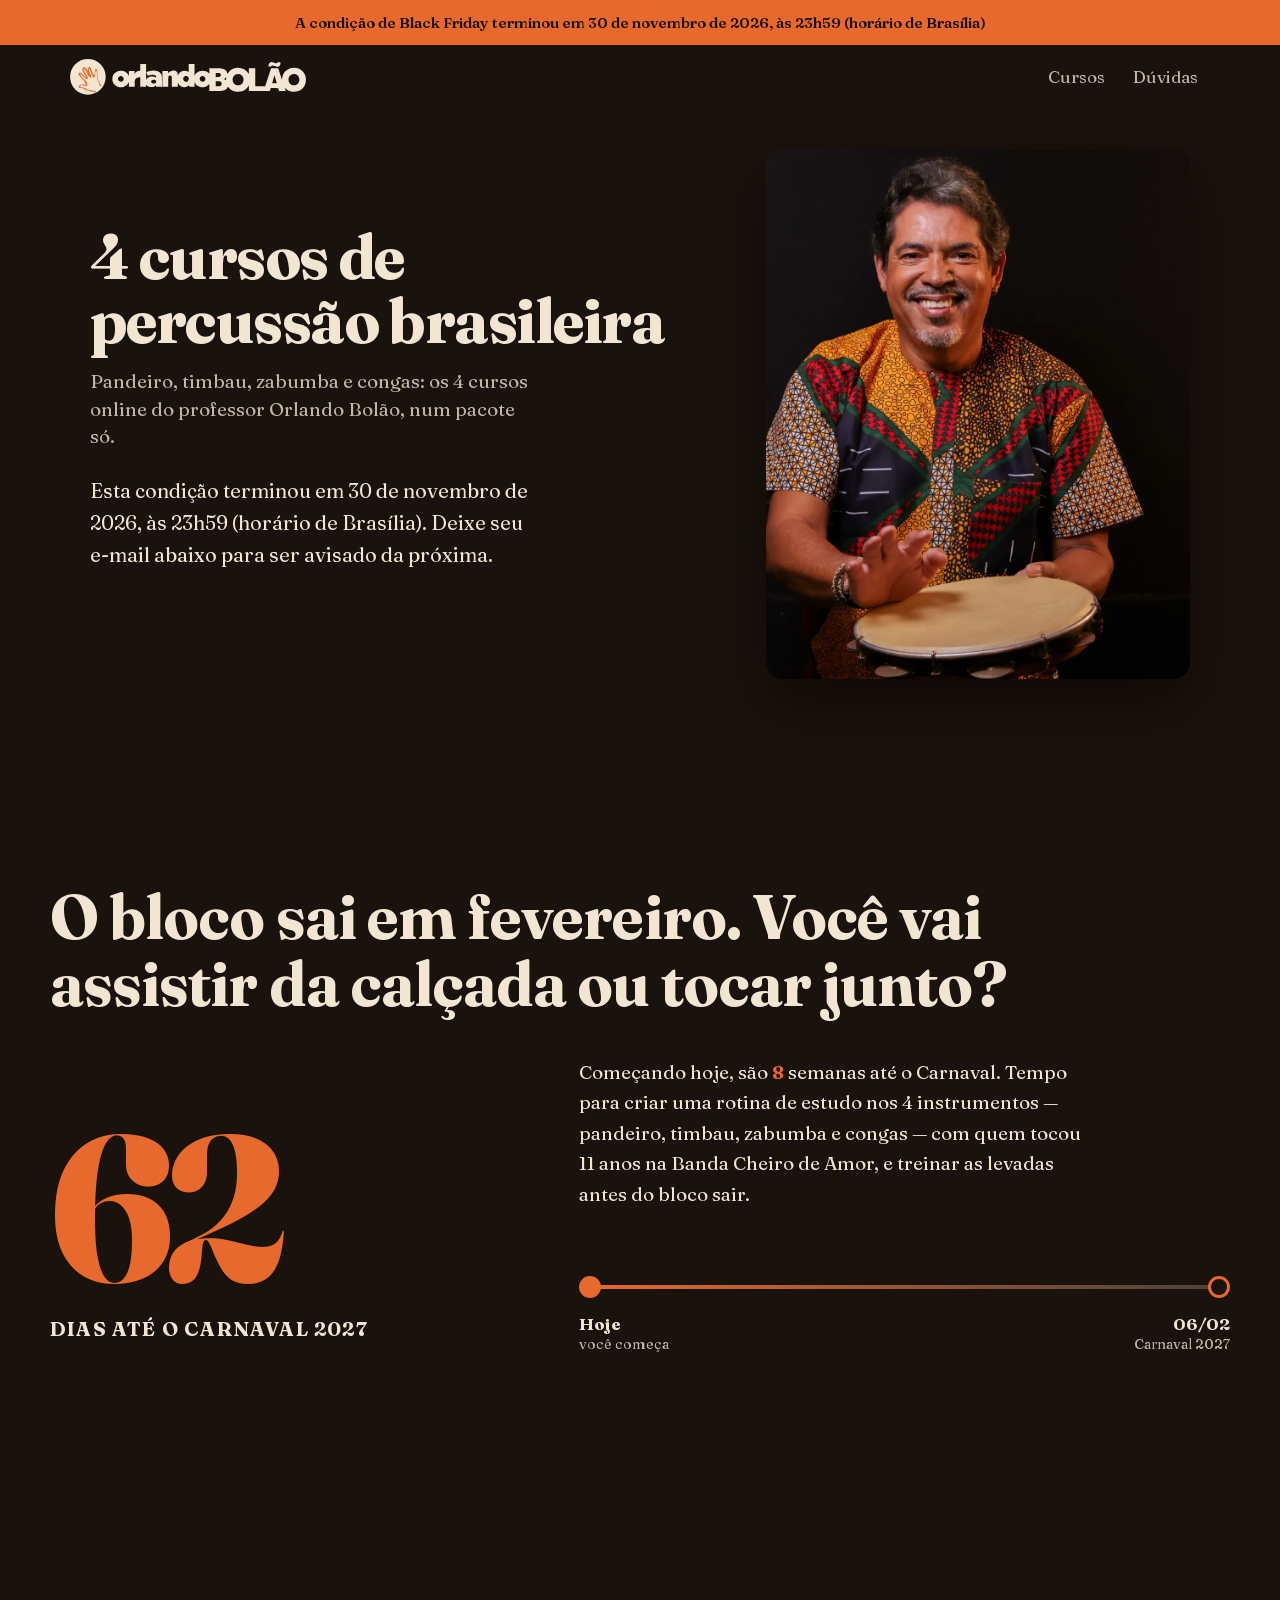
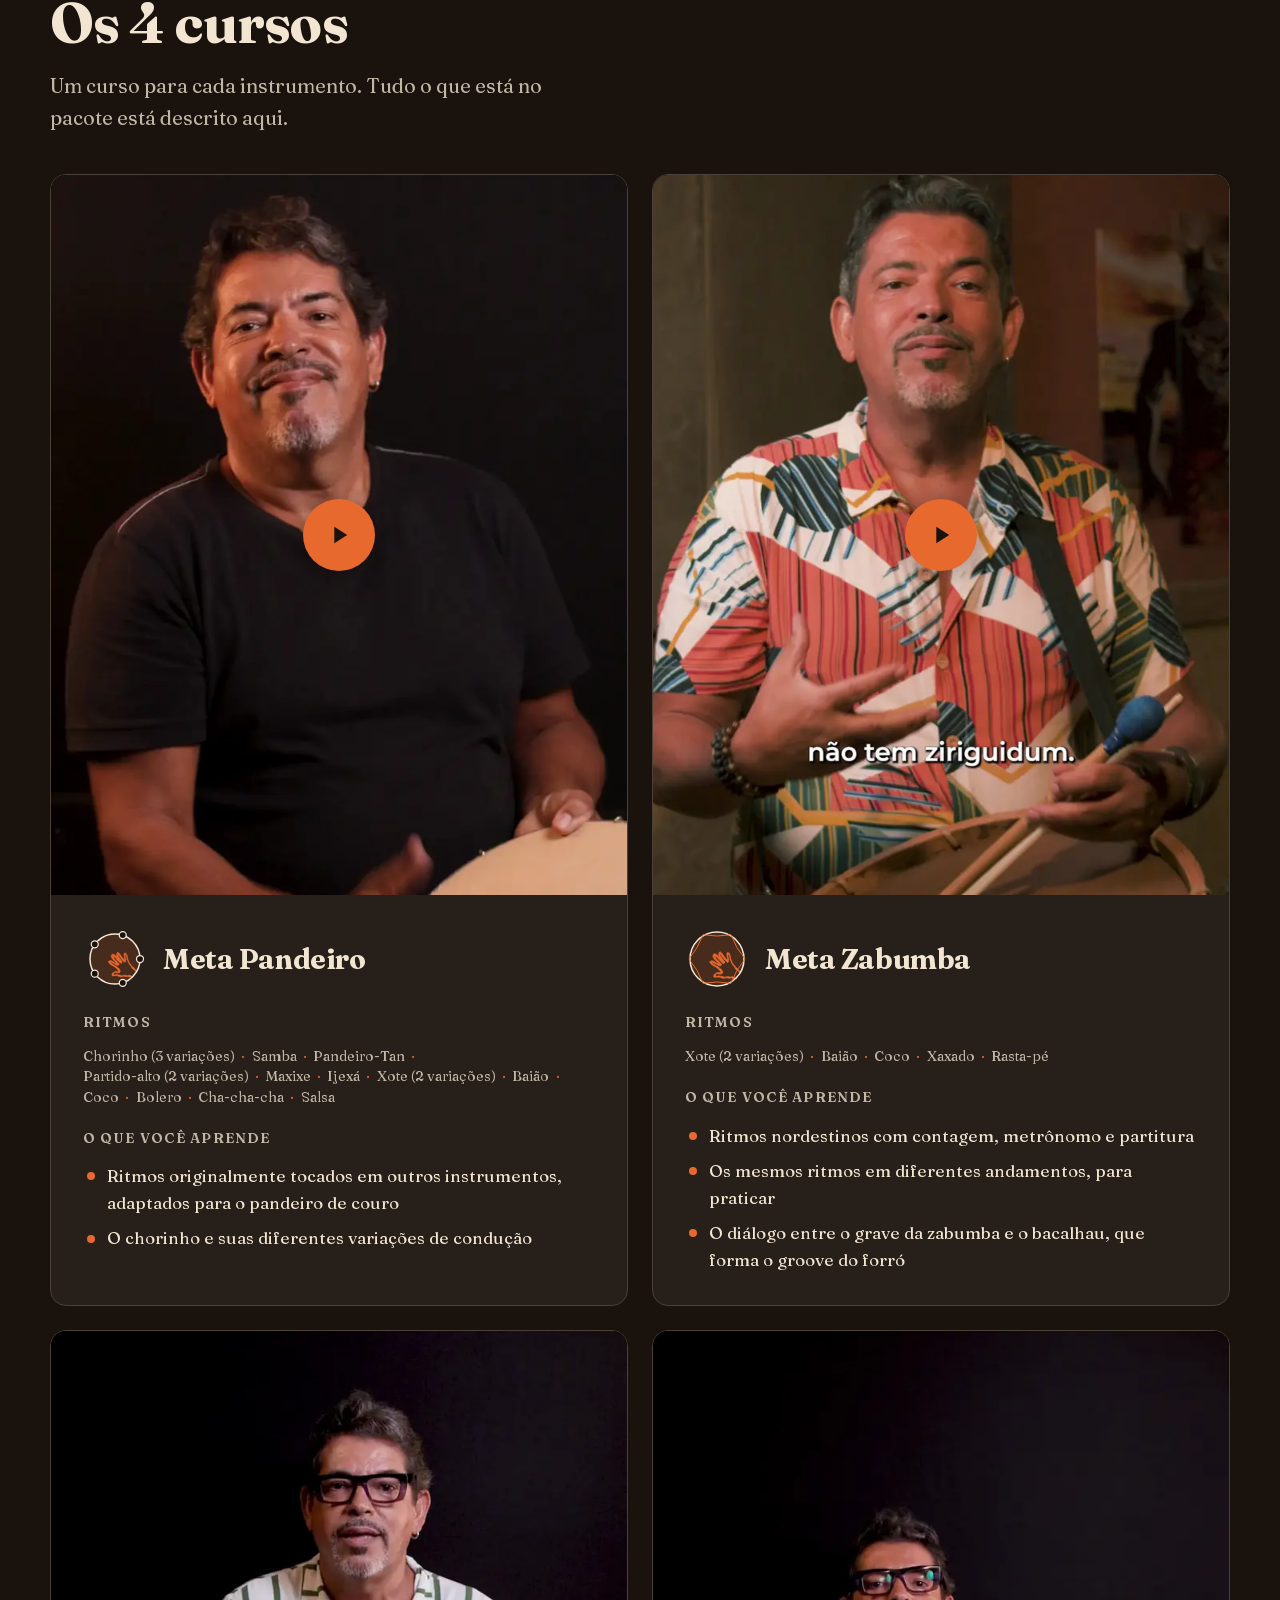
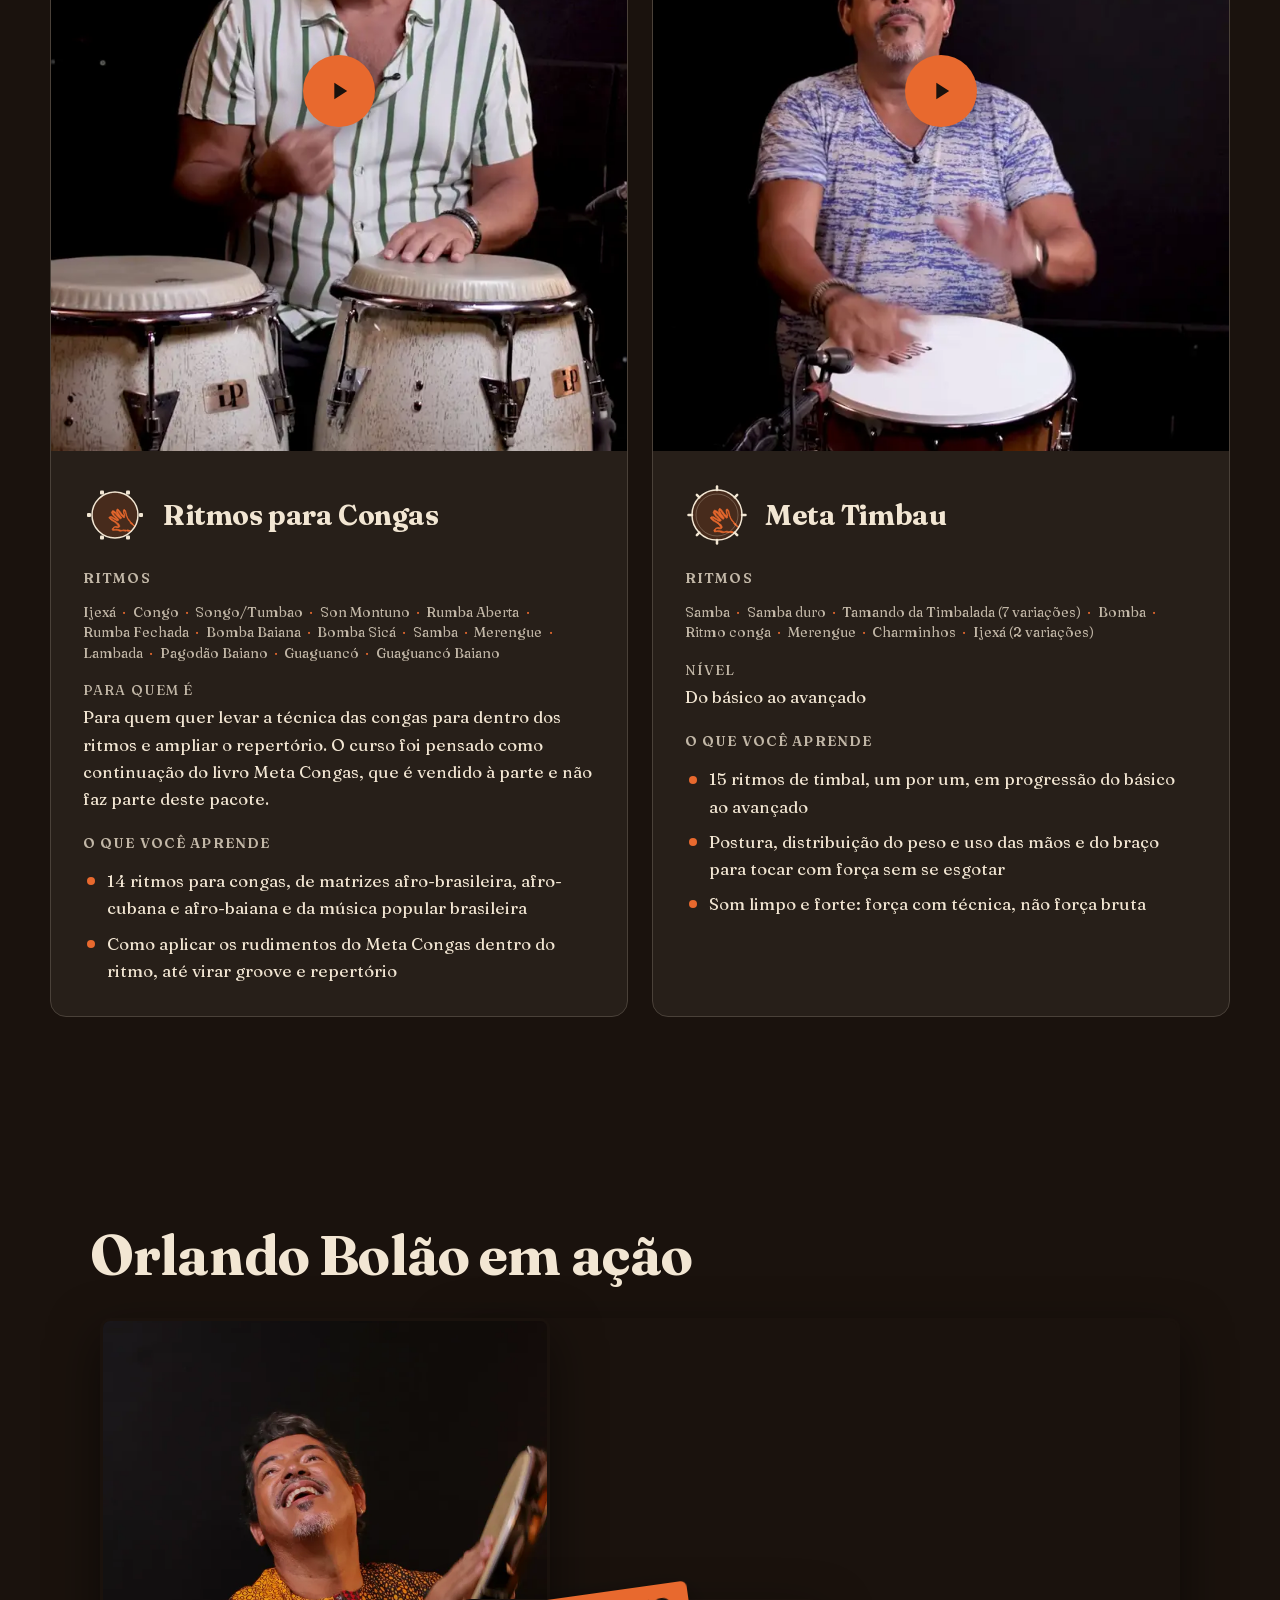
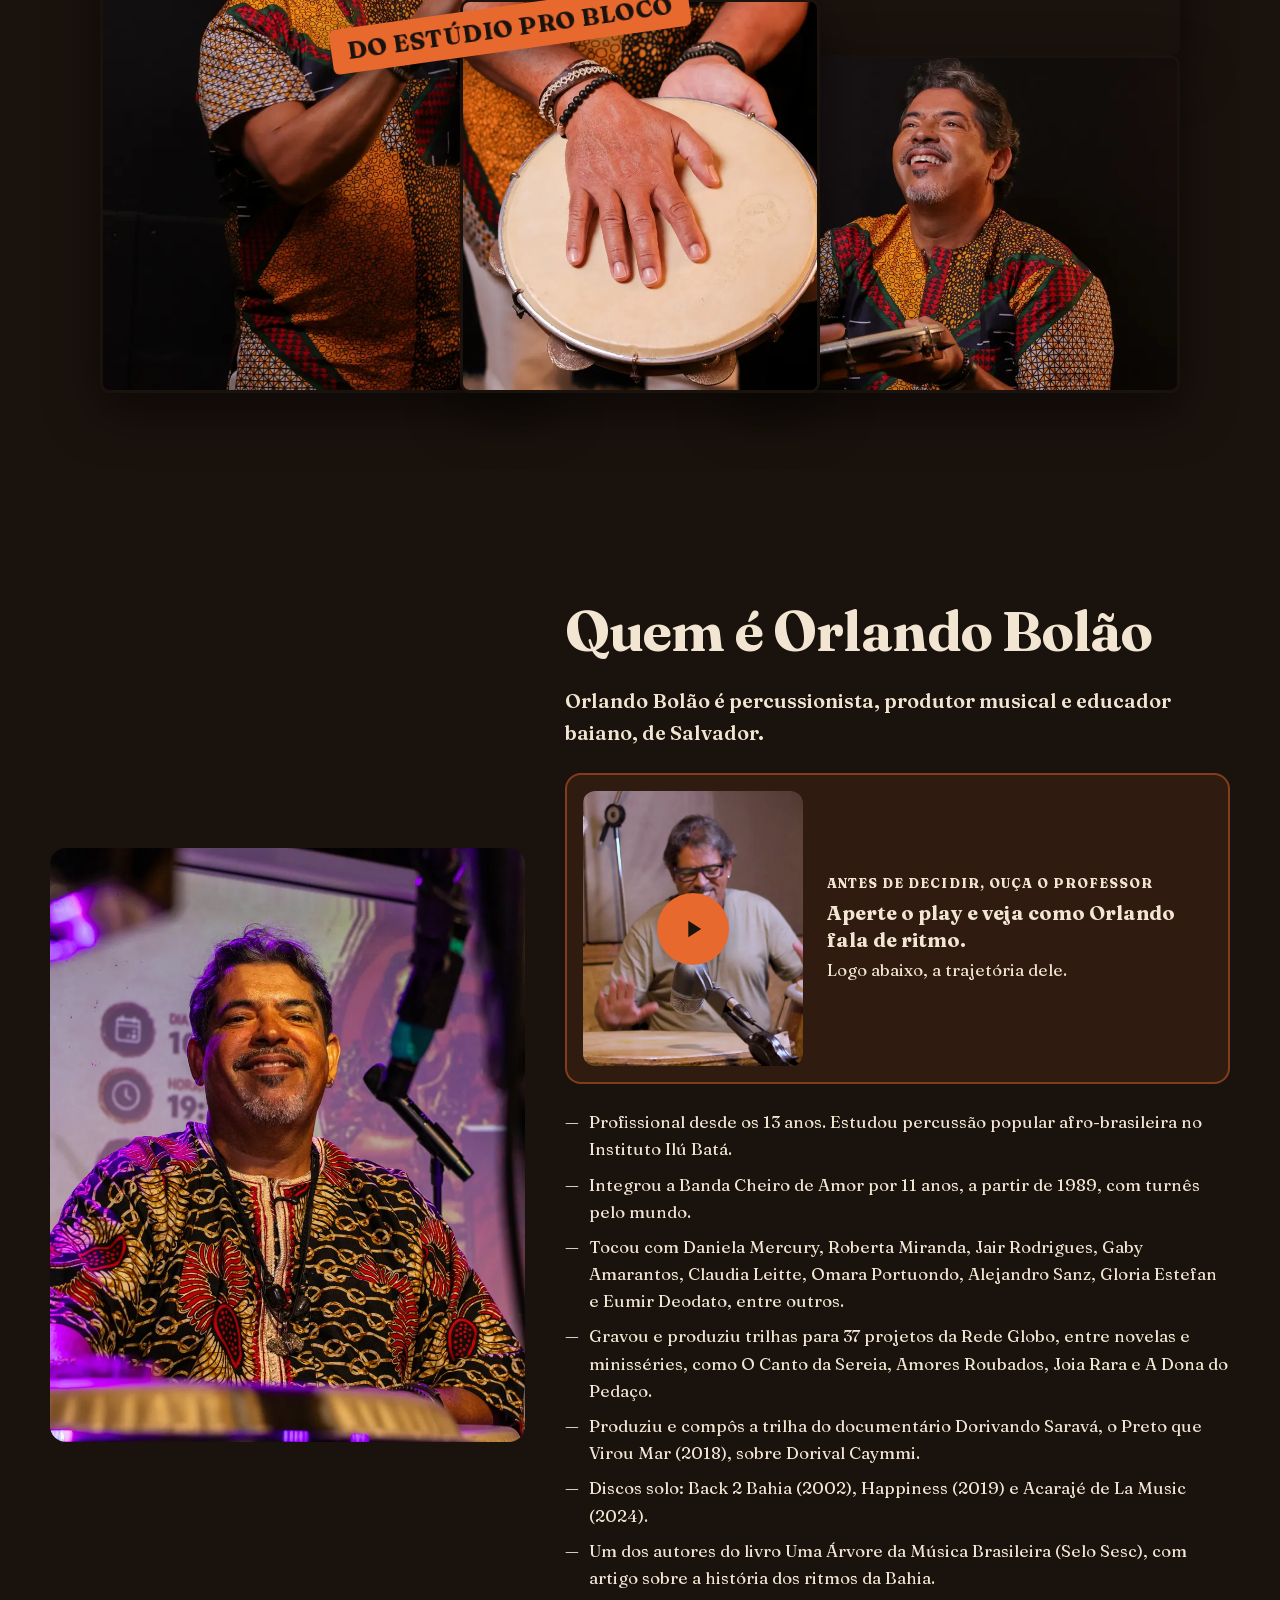
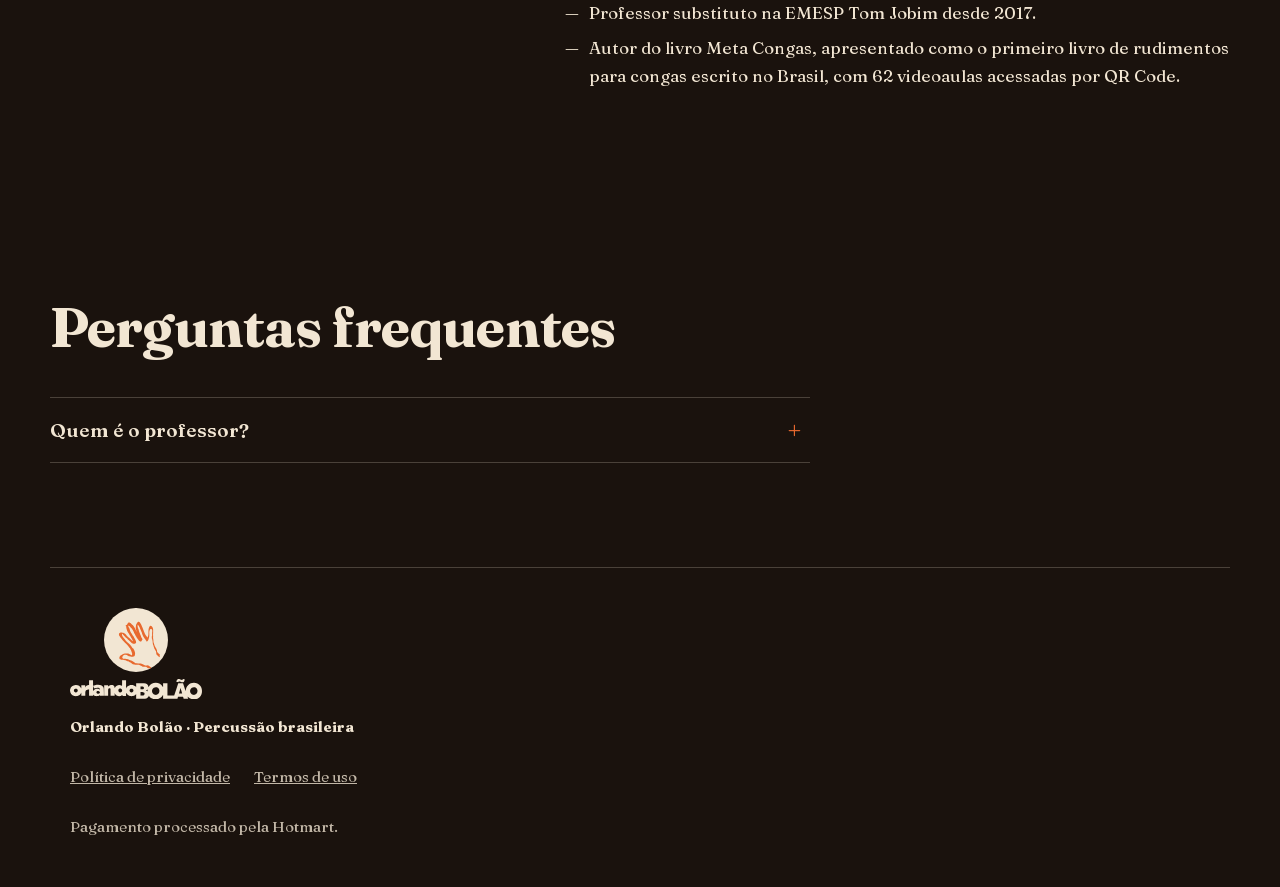
==== commit f5c92122: "Prolonga os traços do punho até o aro de cada tambor Co-Authored-By: Claude Opus 5.5 <noreply@anthro" ====
--- a/blackfriday/index.html
+++ b/blackfriday/index.html
@@ -181,7 +181,7 @@
   </button>
 </div></div>
   <div class="curso-corpo">
-  <header class="curso-topo"><svg class="pele pele-pandeiro pele-mao" viewBox="-4 -4 128 128" width="64" height="64" aria-hidden="true" focusable="false"><circle cx="60" cy="60" r="50" class="p-pele"/><circle cx="60" cy="60" r="50" class="p-aro" /><circle cx="110.0" cy="60.0" r="7" class="p-platinela"/><circle cx="75.5" cy="107.6" r="7" class="p-platinela"/><circle cx="19.5" cy="89.4" r="7" class="p-platinela"/><circle cx="19.5" cy="30.6" r="7" class="p-platinela"/><circle cx="75.5" cy="12.4" r="7" class="p-platinela"/><g class="p-mao" transform="translate(72.45 72.45) rotate(-14) scale(0.06110) translate(-1123 -902)"><g transform="translate(0 1868) scale(0.1 -0.1)"><path d="M11021 13983 c-60 -24 -251 -238 -279 -312 -3 -9 -22 -43 -42 -76 -20 -33 -43 -78 -50 -100 -7 -22 -21 -57 -31 -77 -12 -23 -19 -59 -19 -95 0 -32 -7 -115 -15 -184 -29 -266 -30 -380 0 -524 14 -71 33 -140 41 -153 16 -24 74 -215 74 -243 0 -9 10 -28 21 -43 12 -15 19 -30 15 -33 -9 -9 -36 18 -36 36 0 10 -11 28 -24 40 -13 13 -27 34 -31 48 -3 14 -16 40 -29 57 -30 40 -106 191 -106 210 0 42 -106 260 -165 341 -12 17 -25 38 -28 47 -9 24 -102 163 -146 217 -41 50 -52 67 -98 138 -18 27 -63 77 -100 110 -38 33 -133 124 -213 201 -116 113 -159 148 -215 176 -175 87 -298 108 -364 62 -20 -14 -42 -26 -47 -26 -26 0 -88 -96 -98 -152 -5 -27 -17 -45 -41 -64 -23 -17 -35 -35 -35 -50 0 -35 -52 -144 -69 -144 -8 0 -22 7 -32 16 -26 23 -56 9 -88 -41 -22 -35 -30 -41 -45 -33 -39 22 -64 -59 -35 -115 19 -36 62 -77 81 -77 33 0 44 -44 18 -77 -26 -33 -22 -89 14 -168 15 -34 21 -62 18 -88 -3 -27 3 -55 22 -96 17 -39 26 -76 26 -110 0 -39 9 -71 39 -134 22 -45 42 -104 46 -130 6 -43 61 -167 86 -191 5 -6 9 -16 9 -23 0 -13 24 -51 147 -240 29 -44 53 -84 53 -87 0 -3 25 -42 55 -88 30 -45 55 -86 55 -91 0 -5 20 -39 44 -76 24 -36 51 -81 60 -98 9 -18 29 -47 45 -65 28 -32 79 -117 149 -248 19 -36 44 -77 56 -92 12 -14 32 -45 46 -69 14 -23 35 -57 47 -76 13 -18 25 -46 29 -61 7 -32 50 -119 73 -147 10 -11 27 -47 40 -80 24 -63 42 -104 66 -145 20 -33 15 -75 -7 -75 -10 0 -80 57 -155 127 -271 250 -477 434 -552 494 -119 95 -417 402 -507 523 -63 84 -251 279 -278 287 -12 4 -61 26 -109 50 -49 24 -99 44 -112 44 -14 0 -59 11 -101 25 -42 14 -100 25 -128 25 -28 0 -91 9 -140 20 -110 24 -140 25 -191 1 -22 -10 -59 -21 -83 -25 -174 -27 -268 -186 -216 -366 8 -30 19 -79 24 -108 5 -30 15 -61 22 -70 8 -10 31 -51 52 -92 21 -41 55 -95 75 -120 21 -25 52 -70 71 -100 19 -30 60 -82 90 -115 31 -33 77 -89 103 -125 158 -220 412 -511 547 -625 26 -22 70 -67 98 -101 50 -60 75 -83 151 -139 23 -16 48 -39 56 -51 8 -12 47 -49 87 -82 90 -75 260 -262 328 -362 28 -41 85 -120 126 -175 41 -55 91 -125 111 -155 20 -30 51 -67 68 -82 55 -47 105 -130 110 -181 5 -55 30 -107 91 -190 24 -34 44 -70 44 -80 0 -11 9 -36 20 -56 21 -39 80 -214 80 -238 0 -8 9 -27 19 -42 11 -15 22 -45 26 -66 3 -22 18 -64 32 -93 25 -51 26 -58 20 -175 -12 -225 -47 -264 -171 -188 -18 12 -40 21 -49 21 -21 0 -82 36 -137 81 -25 20 -61 45 -80 54 -19 10 -64 37 -100 61 -103 68 -204 84 -532 84 -242 0 -263 -1 -292 -20 -23 -14 -64 -22 -143 -30 -140 -13 -282 -63 -328 -116 -12 -13 -69 -52 -180 -122 -201 -127 -251 -175 -289 -278 -16 -44 -38 -89 -48 -101 -11 -11 -22 -41 -25 -65 -3 -23 -12 -55 -19 -70 -27 -53 -1 -118 87 -221 102 -120 171 -147 370 -144 101 1 149 -3 194 -16 33 -10 117 -22 187 -27 90 -7 138 -15 165 -29 22 -11 72 -22 118 -26 53 -5 89 -13 107 -26 14 -10 37 -19 51 -19 13 0 36 -9 50 -20 14 -11 61 -34 104 -51 43 -16 96 -38 118 -49 22 -10 64 -24 94 -30 30 -6 59 -14 65 -19 6 -4 25 -11 41 -15 17 -4 77 -37 133 -72 111 -70 156 -97 212 -126 19 -10 52 -30 72 -45 77 -59 131 -100 219 -169 68 -55 101 -73 133 -78 23 -4 53 -13 67 -20 14 -7 50 -19 80 -26 30 -7 74 -19 99 -27 25 -8 99 -19 165 -24 66 -5 149 -12 184 -15 35 -4 134 -1 220 6 161 13 189 11 291 -24 75 -25 173 -56 211 -66 84 -22 336 -154 387 -202 80 -77 153 -91 497 -93 l271 -2 57 -33 c32 -18 70 -48 84 -67 15 -19 58 -52 97 -74 39 -22 94 -54 121 -72 73 -46 231 -53 299 -13 62 36 119 31 87 -8 -36 -43 49 -33 119 15 63 43 67 48 48 67 -9 9 -8 16 5 30 39 43 17 81 -78 127 -41 21 -103 62 -136 91 -56 51 -221 164 -290 200 -36 18 -104 13 -219 -19 -56 -15 -105 -20 -195 -20 -140 0 -182 12 -253 72 -59 50 -259 154 -377 197 -49 17 -108 39 -130 48 -22 8 -51 15 -65 16 -14 0 -40 9 -58 20 -33 20 -43 22 -268 41 -97 8 -143 7 -174 -1 -78 -21 -199 -18 -257 8 -46 20 -66 22 -190 20 -167 -2 -195 8 -343 123 -52 41 -118 90 -146 109 -161 110 -225 150 -239 150 -9 0 -43 22 -78 49 -77 60 -129 87 -187 96 -25 4 -62 15 -83 26 -21 10 -52 19 -70 19 -20 0 -47 10 -67 25 -19 14 -46 25 -60 25 -14 0 -35 7 -46 15 -81 56 -291 135 -362 135 -12 0 -49 9 -80 19 -32 11 -115 25 -186 31 -71 6 -172 20 -225 31 -53 11 -149 22 -213 24 -136 4 -126 0 -206 87 -93 101 -96 162 -16 323 56 112 104 171 182 221 32 20 69 45 84 55 56 39 117 52 238 50 152 -3 191 -13 277 -71 40 -28 75 -50 79 -50 3 0 35 -20 70 -45 36 -25 77 -48 91 -51 15 -4 42 -18 61 -31 19 -12 40 -23 47 -23 7 0 32 -9 56 -20 24 -11 59 -20 76 -20 18 0 60 -9 93 -21 32 -11 94 -24 137 -28 43 -4 93 -15 110 -25 40 -20 134 -21 173 -1 16 8 61 17 102 21 85 7 241 53 313 92 55 30 75 59 75 113 0 20 7 55 15 78 52 149 70 388 35 480 -12 29 -28 83 -36 120 -8 36 -25 82 -38 101 -15 23 -25 57 -28 97 -5 49 -13 72 -45 120 -22 32 -43 74 -47 94 -3 20 -26 65 -51 100 -25 35 -45 69 -45 75 0 18 -42 52 -90 73 -45 20 -67 43 -125 132 -16 25 -48 68 -70 95 -22 27 -58 76 -80 109 -106 164 -392 480 -540 595 -51 40 -470 455 -553 549 -75 85 -132 158 -132 171 0 5 -25 38 -56 72 -31 35 -71 84 -88 109 -17 26 -68 92 -113 148 -219 269 -309 473 -288 652 14 123 54 119 155 -16 21 -27 50 -61 65 -75 15 -14 55 -61 90 -105 34 -44 84 -100 111 -124 27 -25 79 -80 115 -124 36 -43 79 -86 95 -96 16 -10 56 -43 89 -75 33 -31 80 -71 105 -89 24 -17 76 -64 115 -102 38 -39 93 -88 120 -110 49 -38 77 -64 315 -285 126 -116 306 -299 349 -354 36 -45 112 -109 160 -133 20 -10 48 -26 64 -36 19 -13 64 -22 145 -31 64 -7 127 -17 139 -24 72 -39 325 58 376 145 22 38 26 144 11 268 -8 65 -18 94 -52 153 -23 41 -42 76 -42 78 0 11 -80 173 -89 178 -5 4 -13 21 -16 39 -8 37 -28 73 -96 174 -27 39 -49 76 -49 83 0 6 -11 28 -25 48 -14 20 -25 42 -25 48 0 14 -54 102 -134 219 -32 47 -70 107 -84 133 -14 26 -40 64 -58 86 -18 21 -42 57 -54 80 -12 22 -34 64 -50 91 -16 28 -34 61 -41 75 -7 14 -29 45 -48 69 -43 54 -75 104 -96 151 -25 55 -54 109 -103 188 -32 53 -46 88 -52 130 -4 31 -17 77 -28 102 -12 25 -22 63 -22 86 0 30 -8 53 -31 83 -26 37 -31 53 -33 114 -3 93 -34 159 -92 200 -24 17 -48 44 -54 60 -5 17 -24 52 -41 79 l-32 49 18 39 c17 38 17 79 0 123 -6 13 -2 17 16 17 46 0 111 -44 213 -143 57 -56 147 -142 200 -192 53 -49 107 -104 119 -121 12 -17 47 -65 78 -105 114 -152 247 -358 284 -439 21 -47 43 -92 51 -100 12 -14 23 -41 64 -155 10 -27 33 -77 52 -110 19 -34 40 -75 46 -93 6 -17 24 -51 40 -74 38 -55 102 -176 102 -192 0 -19 67 -143 105 -196 18 -25 40 -61 49 -80 29 -64 76 -142 122 -204 25 -34 74 -106 109 -161 119 -187 241 -351 290 -391 20 -16 69 -59 109 -96 88 -80 160 -118 236 -125 53 -5 58 -3 100 32 51 43 86 90 96 130 4 15 27 53 52 83 50 61 92 155 92 204 0 22 -12 51 -35 83 -44 62 -95 140 -117 180 -35 64 -88 178 -88 191 0 7 -11 34 -25 60 -14 26 -25 55 -25 64 0 16 -21 67 -71 176 -10 22 -19 48 -19 58 0 9 -11 34 -25 54 -14 20 -25 44 -25 52 0 8 -8 31 -19 50 -10 19 -22 50 -26 69 -4 19 -16 48 -26 65 -10 17 -19 38 -19 46 0 8 -10 33 -21 55 -12 22 -28 63 -35 90 -18 71 -53 165 -70 189 -8 11 -14 39 -14 61 -1 22 -10 65 -21 95 -11 30 -25 78 -30 107 -5 28 -18 72 -29 98 -11 26 -20 54 -20 63 0 10 -11 37 -24 62 -28 54 -76 190 -76 217 0 11 -9 53 -20 94 -21 79 -29 369 -11 398 23 35 130 -63 175 -160 9 -19 27 -52 40 -74 14 -22 35 -60 48 -85 13 -25 41 -69 61 -99 20 -29 37 -58 37 -65 0 -6 12 -33 25 -61 14 -27 25 -57 25 -65 0 -8 9 -29 19 -46 10 -17 22 -51 26 -75 8 -48 35 -107 70 -154 12 -16 25 -43 29 -60 4 -16 15 -48 25 -70 19 -41 32 -74 58 -155 8 -25 34 -85 57 -135 64 -135 87 -195 97 -245 4 -25 17 -71 28 -102 12 -32 21 -65 21 -75 0 -10 31 -81 69 -158 39 -77 75 -160 81 -185 7 -25 31 -74 54 -110 24 -36 77 -119 119 -185 42 -66 93 -142 113 -169 21 -27 62 -85 91 -130 30 -44 65 -92 78 -106 37 -41 125 -162 125 -174 0 -6 9 -22 20 -36 11 -14 20 -32 20 -41 0 -15 35 -68 74 -111 22 -25 66 -7 111 45 20 23 63 71 96 107 60 66 102 146 115 220 3 19 15 51 26 70 13 22 22 61 25 110 3 41 14 91 23 110 79 160 116 509 90 835 -29 351 40 672 175 823 49 55 76 64 111 37 10 -8 40 -17 66 -21 72 -10 149 -82 171 -161 25 -90 32 -296 11 -358 -20 -63 -29 -322 -17 -520 10 -152 0 -230 -34 -267 -29 -32 -24 -440 6 -516 12 -29 21 -61 21 -70 0 -10 11 -33 23 -52 15 -22 26 -57 30 -95 3 -33 15 -85 25 -115 18 -52 23 -101 38 -370 7 -142 33 -297 55 -340 11 -19 19 -44 19 -55 0 -11 11 -42 25 -70 13 -27 25 -59 25 -70 0 -11 9 -33 19 -49 12 -17 23 -57 27 -95 3 -36 13 -79 21 -95 19 -37 51 -127 69 -196 14 -49 37 -106 68 -165 5 -11 17 -34 26 -51 9 -17 26 -44 38 -59 12 -15 22 -34 22 -42 0 -31 88 -180 158 -267 57 -71 70 -123 82 -351 7 -122 17 -209 25 -225 7 -14 16 -40 20 -58 4 -21 21 -44 47 -65 113 -90 268 -245 268 -266 0 -4 20 -20 44 -35 25 -16 68 -54 95 -86 75 -87 125 -89 161 -7 24 56 19 157 -10 194 -25 33 -25 47 4 108 20 44 21 54 10 80 -7 17 -20 51 -29 77 -14 42 -21 49 -55 58 -23 6 -49 24 -65 43 -15 17 -50 52 -79 77 -29 25 -103 97 -164 162 l-112 116 0 150 c0 137 -2 153 -23 193 -13 24 -38 82 -56 129 -18 47 -45 107 -58 135 -27 52 -31 58 -113 164 -28 35 -50 71 -50 79 0 8 -22 54 -50 102 -27 48 -50 94 -50 101 0 8 -8 28 -18 44 -10 17 -22 44 -26 60 -4 17 -14 37 -22 46 -8 9 -21 47 -28 85 -8 38 -21 89 -30 113 -9 24 -16 53 -16 65 0 11 -7 34 -16 51 -8 16 -20 52 -25 80 -5 27 -21 73 -34 100 -51 108 -53 121 -59 340 -4 165 -9 226 -25 285 -11 41 -22 102 -26 135 -3 33 -13 83 -22 112 -14 48 -14 56 1 93 15 37 15 69 4 336 -9 241 -9 313 2 388 13 93 16 683 4 831 -6 74 -42 202 -74 271 -11 22 -20 45 -20 51 0 63 -174 275 -237 288 -15 3 -56 13 -90 21 -110 25 -138 15 -207 -74 -88 -115 -146 -231 -174 -347 -61 -255 -65 -295 -69 -810 -4 -357 -8 -486 -17 -505 -7 -14 -27 -52 -45 -85 -25 -47 -34 -79 -40 -145 -8 -83 -48 -190 -71 -190 -5 0 -24 18 -42 41 -18 23 -51 62 -73 88 -23 26 -54 68 -70 94 -17 26 -60 88 -97 138 -38 49 -68 96 -68 103 0 8 -7 20 -17 27 -9 8 -22 28 -30 44 -7 17 -27 53 -43 80 -47 79 -100 192 -100 213 0 11 -8 30 -18 43 -27 34 -70 133 -78 177 -4 20 -17 58 -30 84 -13 26 -24 54 -24 63 0 19 -35 121 -70 205 -14 36 -39 99 -55 140 -15 41 -49 125 -76 186 -27 61 -49 116 -49 122 0 6 -20 51 -45 101 -25 50 -45 96 -45 102 0 16 -42 113 -101 235 -27 55 -49 104 -49 109 0 4 -15 31 -34 60 -19 28 -45 71 -59 96 -103 190 -205 328 -242 329 -6 0 -18 9 -28 20 -17 20 -146 29 -186 13z m-2074 -638 c8 -22 -6 -33 -17 -15 -13 20 -12 30 0 30 6 0 13 -7 17 -15z"/></g></g></svg><h3>Meta Pandeiro</h3></header>
+  <header class="curso-topo"><svg class="pele pele-pandeiro pele-mao" viewBox="-4 -4 128 128" width="64" height="64" aria-hidden="true" focusable="false"><circle cx="60" cy="60" r="50" class="p-pele"/><g class="p-mao" transform="translate(72.45 72.45) rotate(-14) scale(0.06110) translate(-1123 -902)"><g transform="translate(0 1868) scale(0.1 -0.1)"><path d="M11021 13983 c-60 -24 -251 -238 -279 -312 -3 -9 -22 -43 -42 -76 -20 -33 -43 -78 -50 -100 -7 -22 -21 -57 -31 -77 -12 -23 -19 -59 -19 -95 0 -32 -7 -115 -15 -184 -29 -266 -30 -380 0 -524 14 -71 33 -140 41 -153 16 -24 74 -215 74 -243 0 -9 10 -28 21 -43 12 -15 19 -30 15 -33 -9 -9 -36 18 -36 36 0 10 -11 28 -24 40 -13 13 -27 34 -31 48 -3 14 -16 40 -29 57 -30 40 -106 191 -106 210 0 42 -106 260 -165 341 -12 17 -25 38 -28 47 -9 24 -102 163 -146 217 -41 50 -52 67 -98 138 -18 27 -63 77 -100 110 -38 33 -133 124 -213 201 -116 113 -159 148 -215 176 -175 87 -298 108 -364 62 -20 -14 -42 -26 -47 -26 -26 0 -88 -96 -98 -152 -5 -27 -17 -45 -41 -64 -23 -17 -35 -35 -35 -50 0 -35 -52 -144 -69 -144 -8 0 -22 7 -32 16 -26 23 -56 9 -88 -41 -22 -35 -30 -41 -45 -33 -39 22 -64 -59 -35 -115 19 -36 62 -77 81 -77 33 0 44 -44 18 -77 -26 -33 -22 -89 14 -168 15 -34 21 -62 18 -88 -3 -27 3 -55 22 -96 17 -39 26 -76 26 -110 0 -39 9 -71 39 -134 22 -45 42 -104 46 -130 6 -43 61 -167 86 -191 5 -6 9 -16 9 -23 0 -13 24 -51 147 -240 29 -44 53 -84 53 -87 0 -3 25 -42 55 -88 30 -45 55 -86 55 -91 0 -5 20 -39 44 -76 24 -36 51 -81 60 -98 9 -18 29 -47 45 -65 28 -32 79 -117 149 -248 19 -36 44 -77 56 -92 12 -14 32 -45 46 -69 14 -23 35 -57 47 -76 13 -18 25 -46 29 -61 7 -32 50 -119 73 -147 10 -11 27 -47 40 -80 24 -63 42 -104 66 -145 20 -33 15 -75 -7 -75 -10 0 -80 57 -155 127 -271 250 -477 434 -552 494 -119 95 -417 402 -507 523 -63 84 -251 279 -278 287 -12 4 -61 26 -109 50 -49 24 -99 44 -112 44 -14 0 -59 11 -101 25 -42 14 -100 25 -128 25 -28 0 -91 9 -140 20 -110 24 -140 25 -191 1 -22 -10 -59 -21 -83 -25 -174 -27 -268 -186 -216 -366 8 -30 19 -79 24 -108 5 -30 15 -61 22 -70 8 -10 31 -51 52 -92 21 -41 55 -95 75 -120 21 -25 52 -70 71 -100 19 -30 60 -82 90 -115 31 -33 77 -89 103 -125 158 -220 412 -511 547 -625 26 -22 70 -67 98 -101 50 -60 75 -83 151 -139 23 -16 48 -39 56 -51 8 -12 47 -49 87 -82 90 -75 260 -262 328 -362 28 -41 85 -120 126 -175 41 -55 91 -125 111 -155 20 -30 51 -67 68 -82 55 -47 105 -130 110 -181 5 -55 30 -107 91 -190 24 -34 44 -70 44 -80 0 -11 9 -36 20 -56 21 -39 80 -214 80 -238 0 -8 9 -27 19 -42 11 -15 22 -45 26 -66 3 -22 18 -64 32 -93 25 -51 26 -58 20 -175 -12 -225 -47 -264 -171 -188 -18 12 -40 21 -49 21 -21 0 -82 36 -137 81 -25 20 -61 45 -80 54 -19 10 -64 37 -100 61 -103 68 -204 84 -532 84 -242 0 -263 -1 -292 -20 -23 -14 -64 -22 -143 -30 -140 -13 -282 -63 -328 -116 -12 -13 -69 -52 -180 -122 -201 -127 -251 -175 -289 -278 -16 -44 -38 -89 -48 -101 -11 -11 -22 -41 -25 -65 -3 -23 -12 -55 -19 -70 -27 -53 -1 -118 87 -221 102 -120 171 -147 370 -144 101 1 149 -3 194 -16 33 -10 117 -22 187 -27 90 -7 138 -15 165 -29 22 -11 72 -22 118 -26 53 -5 89 -13 107 -26 14 -10 37 -19 51 -19 13 0 36 -9 50 -20 14 -11 61 -34 104 -51 43 -16 96 -38 118 -49 22 -10 64 -24 94 -30 30 -6 59 -14 65 -19 6 -4 25 -11 41 -15 17 -4 77 -37 133 -72 111 -70 156 -97 212 -126 19 -10 52 -30 72 -45 77 -59 131 -100 219 -169 68 -55 101 -73 133 -78 23 -4 53 -13 67 -20 14 -7 50 -19 80 -26 30 -7 74 -19 99 -27 25 -8 99 -19 165 -24 66 -5 149 -12 184 -15 35 -4 134 -1 220 6 161 13 189 11 291 -24 75 -25 173 -56 211 -66 84 -22 336 -154 387 -202 80 -77 153 -91 497 -93 l271 -2 57 -33 c32 -18 70 -48 84 -67 15 -19 58 -52 97 -74 39 -22 94 -54 121 -72 73 -46 231 -53 299 -13 62 36 119 31 87 -8 -36 -43 49 -33 119 15 63 43 67 48 48 67 -9 9 -8 16 5 30 39 43 17 81 -78 127 -41 21 -103 62 -136 91 -56 51 -221 164 -290 200 -36 18 -104 13 -219 -19 -56 -15 -105 -20 -195 -20 -140 0 -182 12 -253 72 -59 50 -259 154 -377 197 -49 17 -108 39 -130 48 -22 8 -51 15 -65 16 -14 0 -40 9 -58 20 -33 20 -43 22 -268 41 -97 8 -143 7 -174 -1 -78 -21 -199 -18 -257 8 -46 20 -66 22 -190 20 -167 -2 -195 8 -343 123 -52 41 -118 90 -146 109 -161 110 -225 150 -239 150 -9 0 -43 22 -78 49 -77 60 -129 87 -187 96 -25 4 -62 15 -83 26 -21 10 -52 19 -70 19 -20 0 -47 10 -67 25 -19 14 -46 25 -60 25 -14 0 -35 7 -46 15 -81 56 -291 135 -362 135 -12 0 -49 9 -80 19 -32 11 -115 25 -186 31 -71 6 -172 20 -225 31 -53 11 -149 22 -213 24 -136 4 -126 0 -206 87 -93 101 -96 162 -16 323 56 112 104 171 182 221 32 20 69 45 84 55 56 39 117 52 238 50 152 -3 191 -13 277 -71 40 -28 75 -50 79 -50 3 0 35 -20 70 -45 36 -25 77 -48 91 -51 15 -4 42 -18 61 -31 19 -12 40 -23 47 -23 7 0 32 -9 56 -20 24 -11 59 -20 76 -20 18 0 60 -9 93 -21 32 -11 94 -24 137 -28 43 -4 93 -15 110 -25 40 -20 134 -21 173 -1 16 8 61 17 102 21 85 7 241 53 313 92 55 30 75 59 75 113 0 20 7 55 15 78 52 149 70 388 35 480 -12 29 -28 83 -36 120 -8 36 -25 82 -38 101 -15 23 -25 57 -28 97 -5 49 -13 72 -45 120 -22 32 -43 74 -47 94 -3 20 -26 65 -51 100 -25 35 -45 69 -45 75 0 18 -42 52 -90 73 -45 20 -67 43 -125 132 -16 25 -48 68 -70 95 -22 27 -58 76 -80 109 -106 164 -392 480 -540 595 -51 40 -470 455 -553 549 -75 85 -132 158 -132 171 0 5 -25 38 -56 72 -31 35 -71 84 -88 109 -17 26 -68 92 -113 148 -219 269 -309 473 -288 652 14 123 54 119 155 -16 21 -27 50 -61 65 -75 15 -14 55 -61 90 -105 34 -44 84 -100 111 -124 27 -25 79 -80 115 -124 36 -43 79 -86 95 -96 16 -10 56 -43 89 -75 33 -31 80 -71 105 -89 24 -17 76 -64 115 -102 38 -39 93 -88 120 -110 49 -38 77 -64 315 -285 126 -116 306 -299 349 -354 36 -45 112 -109 160 -133 20 -10 48 -26 64 -36 19 -13 64 -22 145 -31 64 -7 127 -17 139 -24 72 -39 325 58 376 145 22 38 26 144 11 268 -8 65 -18 94 -52 153 -23 41 -42 76 -42 78 0 11 -80 173 -89 178 -5 4 -13 21 -16 39 -8 37 -28 73 -96 174 -27 39 -49 76 -49 83 0 6 -11 28 -25 48 -14 20 -25 42 -25 48 0 14 -54 102 -134 219 -32 47 -70 107 -84 133 -14 26 -40 64 -58 86 -18 21 -42 57 -54 80 -12 22 -34 64 -50 91 -16 28 -34 61 -41 75 -7 14 -29 45 -48 69 -43 54 -75 104 -96 151 -25 55 -54 109 -103 188 -32 53 -46 88 -52 130 -4 31 -17 77 -28 102 -12 25 -22 63 -22 86 0 30 -8 53 -31 83 -26 37 -31 53 -33 114 -3 93 -34 159 -92 200 -24 17 -48 44 -54 60 -5 17 -24 52 -41 79 l-32 49 18 39 c17 38 17 79 0 123 -6 13 -2 17 16 17 46 0 111 -44 213 -143 57 -56 147 -142 200 -192 53 -49 107 -104 119 -121 12 -17 47 -65 78 -105 114 -152 247 -358 284 -439 21 -47 43 -92 51 -100 12 -14 23 -41 64 -155 10 -27 33 -77 52 -110 19 -34 40 -75 46 -93 6 -17 24 -51 40 -74 38 -55 102 -176 102 -192 0 -19 67 -143 105 -196 18 -25 40 -61 49 -80 29 -64 76 -142 122 -204 25 -34 74 -106 109 -161 119 -187 241 -351 290 -391 20 -16 69 -59 109 -96 88 -80 160 -118 236 -125 53 -5 58 -3 100 32 51 43 86 90 96 130 4 15 27 53 52 83 50 61 92 155 92 204 0 22 -12 51 -35 83 -44 62 -95 140 -117 180 -35 64 -88 178 -88 191 0 7 -11 34 -25 60 -14 26 -25 55 -25 64 0 16 -21 67 -71 176 -10 22 -19 48 -19 58 0 9 -11 34 -25 54 -14 20 -25 44 -25 52 0 8 -8 31 -19 50 -10 19 -22 50 -26 69 -4 19 -16 48 -26 65 -10 17 -19 38 -19 46 0 8 -10 33 -21 55 -12 22 -28 63 -35 90 -18 71 -53 165 -70 189 -8 11 -14 39 -14 61 -1 22 -10 65 -21 95 -11 30 -25 78 -30 107 -5 28 -18 72 -29 98 -11 26 -20 54 -20 63 0 10 -11 37 -24 62 -28 54 -76 190 -76 217 0 11 -9 53 -20 94 -21 79 -29 369 -11 398 23 35 130 -63 175 -160 9 -19 27 -52 40 -74 14 -22 35 -60 48 -85 13 -25 41 -69 61 -99 20 -29 37 -58 37 -65 0 -6 12 -33 25 -61 14 -27 25 -57 25 -65 0 -8 9 -29 19 -46 10 -17 22 -51 26 -75 8 -48 35 -107 70 -154 12 -16 25 -43 29 -60 4 -16 15 -48 25 -70 19 -41 32 -74 58 -155 8 -25 34 -85 57 -135 64 -135 87 -195 97 -245 4 -25 17 -71 28 -102 12 -32 21 -65 21 -75 0 -10 31 -81 69 -158 39 -77 75 -160 81 -185 7 -25 31 -74 54 -110 24 -36 77 -119 119 -185 42 -66 93 -142 113 -169 21 -27 62 -85 91 -130 30 -44 65 -92 78 -106 37 -41 125 -162 125 -174 0 -6 9 -22 20 -36 11 -14 20 -32 20 -41 0 -15 35 -68 74 -111 22 -25 66 -7 111 45 20 23 63 71 96 107 60 66 102 146 115 220 3 19 15 51 26 70 13 22 22 61 25 110 3 41 14 91 23 110 79 160 116 509 90 835 -29 351 40 672 175 823 49 55 76 64 111 37 10 -8 40 -17 66 -21 72 -10 149 -82 171 -161 25 -90 32 -296 11 -358 -20 -63 -29 -322 -17 -520 10 -152 0 -230 -34 -267 -29 -32 -24 -440 6 -516 12 -29 21 -61 21 -70 0 -10 11 -33 23 -52 15 -22 26 -57 30 -95 3 -33 15 -85 25 -115 18 -52 23 -101 38 -370 7 -142 33 -297 55 -340 11 -19 19 -44 19 -55 0 -11 11 -42 25 -70 13 -27 25 -59 25 -70 0 -11 9 -33 19 -49 12 -17 23 -57 27 -95 3 -36 13 -79 21 -95 19 -37 51 -127 69 -196 14 -49 37 -106 68 -165 5 -11 17 -34 26 -51 9 -17 26 -44 38 -59 12 -15 22 -34 22 -42 0 -31 88 -180 158 -267 57 -71 70 -123 82 -351 7 -122 17 -209 25 -225 7 -14 16 -40 20 -58 4 -21 21 -44 47 -65 113 -90 268 -245 268 -266 0 -4 20 -20 44 -35 25 -16 68 -54 95 -86 75 -87 125 -89 161 -7 24 56 19 157 -10 194 -25 33 -25 47 4 108 20 44 21 54 10 80 -7 17 -20 51 -29 77 -14 42 -21 49 -55 58 -23 6 -49 24 -65 43 -15 17 -50 52 -79 77 -29 25 -103 97 -164 162 l-112 116 0 150 c0 137 -2 153 -23 193 -13 24 -38 82 -56 129 -18 47 -45 107 -58 135 -27 52 -31 58 -113 164 -28 35 -50 71 -50 79 0 8 -22 54 -50 102 -27 48 -50 94 -50 101 0 8 -8 28 -18 44 -10 17 -22 44 -26 60 -4 17 -14 37 -22 46 -8 9 -21 47 -28 85 -8 38 -21 89 -30 113 -9 24 -16 53 -16 65 0 11 -7 34 -16 51 -8 16 -20 52 -25 80 -5 27 -21 73 -34 100 -51 108 -53 121 -59 340 -4 165 -9 226 -25 285 -11 41 -22 102 -26 135 -3 33 -13 83 -22 112 -14 48 -14 56 1 93 15 37 15 69 4 336 -9 241 -9 313 2 388 13 93 16 683 4 831 -6 74 -42 202 -74 271 -11 22 -20 45 -20 51 0 63 -174 275 -237 288 -15 3 -56 13 -90 21 -110 25 -138 15 -207 -74 -88 -115 -146 -231 -174 -347 -61 -255 -65 -295 -69 -810 -4 -357 -8 -486 -17 -505 -7 -14 -27 -52 -45 -85 -25 -47 -34 -79 -40 -145 -8 -83 -48 -190 -71 -190 -5 0 -24 18 -42 41 -18 23 -51 62 -73 88 -23 26 -54 68 -70 94 -17 26 -60 88 -97 138 -38 49 -68 96 -68 103 0 8 -7 20 -17 27 -9 8 -22 28 -30 44 -7 17 -27 53 -43 80 -47 79 -100 192 -100 213 0 11 -8 30 -18 43 -27 34 -70 133 -78 177 -4 20 -17 58 -30 84 -13 26 -24 54 -24 63 0 19 -35 121 -70 205 -14 36 -39 99 -55 140 -15 41 -49 125 -76 186 -27 61 -49 116 -49 122 0 6 -20 51 -45 101 -25 50 -45 96 -45 102 0 16 -42 113 -101 235 -27 55 -49 104 -49 109 0 4 -15 31 -34 60 -19 28 -45 71 -59 96 -103 190 -205 328 -242 329 -6 0 -18 9 -28 20 -17 20 -146 29 -186 13z m-2074 -638 c8 -22 -6 -33 -17 -15 -13 20 -12 30 0 30 6 0 13 -7 17 -15z"/></g></g><g class="p-punho"><line x1="95.28" y1="77.77" x2="103.28" y2="85.04" stroke-width="2.81"/><line x1="88.22" y1="93.95" x2="95.40" y2="95.31" stroke-width="2.81"/></g><circle cx="60" cy="60" r="50" class="p-aro" /><circle cx="110.0" cy="60.0" r="7" class="p-platinela"/><circle cx="75.5" cy="107.6" r="7" class="p-platinela"/><circle cx="19.5" cy="89.4" r="7" class="p-platinela"/><circle cx="19.5" cy="30.6" r="7" class="p-platinela"/><circle cx="75.5" cy="12.4" r="7" class="p-platinela"/></svg><h3>Meta Pandeiro</h3></header>
   <h4>Ritmos</h4><ul class="ritmos"><li>Chorinho (3 variações)</li><li>Samba</li><li>Pandeiro-Tan</li><li>Partido-alto (2 variações)</li><li>Maxixe</li><li>Ijexá</li><li>Xote (2 variações)</li><li>Baião</li><li>Coco</li><li>Bolero</li><li>Cha-cha-cha</li><li>Salsa</li></ul><h4>O que você aprende</h4><ul class="aprende"><li>Ritmos originalmente tocados em outros instrumentos, adaptados para o pandeiro de couro</li><li>O chorinho e suas diferentes variações de condução</li></ul>
   </div>
 </article>
@@ -192,7 +192,7 @@
   </button>
 </div></div>
   <div class="curso-corpo">
-  <header class="curso-topo"><svg class="pele pele-zabumba pele-mao" viewBox="-4 -4 128 128" width="64" height="64" aria-hidden="true" focusable="false"><circle cx="60" cy="60" r="54" class="p-pele"/><circle cx="60" cy="60" r="54" class="p-aro"/><path d="M116.0 60.0L99.8 83.0L88.0 108.5L60.0 106.0L32.0 108.5L20.2 83.0L4.0 60.0L20.2 37.0L32.0 11.5L60.0 14.0L88.0 11.5L99.8 37.0Z" class="p-corda"/><g class="p-mao" transform="translate(73.52 73.52) rotate(-14) scale(0.06630) translate(-1123 -902)"><g transform="translate(0 1868) scale(0.1 -0.1)"><path d="M11021 13983 c-60 -24 -251 -238 -279 -312 -3 -9 -22 -43 -42 -76 -20 -33 -43 -78 -50 -100 -7 -22 -21 -57 -31 -77 -12 -23 -19 -59 -19 -95 0 -32 -7 -115 -15 -184 -29 -266 -30 -380 0 -524 14 -71 33 -140 41 -153 16 -24 74 -215 74 -243 0 -9 10 -28 21 -43 12 -15 19 -30 15 -33 -9 -9 -36 18 -36 36 0 10 -11 28 -24 40 -13 13 -27 34 -31 48 -3 14 -16 40 -29 57 -30 40 -106 191 -106 210 0 42 -106 260 -165 341 -12 17 -25 38 -28 47 -9 24 -102 163 -146 217 -41 50 -52 67 -98 138 -18 27 -63 77 -100 110 -38 33 -133 124 -213 201 -116 113 -159 148 -215 176 -175 87 -298 108 -364 62 -20 -14 -42 -26 -47 -26 -26 0 -88 -96 -98 -152 -5 -27 -17 -45 -41 -64 -23 -17 -35 -35 -35 -50 0 -35 -52 -144 -69 -144 -8 0 -22 7 -32 16 -26 23 -56 9 -88 -41 -22 -35 -30 -41 -45 -33 -39 22 -64 -59 -35 -115 19 -36 62 -77 81 -77 33 0 44 -44 18 -77 -26 -33 -22 -89 14 -168 15 -34 21 -62 18 -88 -3 -27 3 -55 22 -96 17 -39 26 -76 26 -110 0 -39 9 -71 39 -134 22 -45 42 -104 46 -130 6 -43 61 -167 86 -191 5 -6 9 -16 9 -23 0 -13 24 -51 147 -240 29 -44 53 -84 53 -87 0 -3 25 -42 55 -88 30 -45 55 -86 55 -91 0 -5 20 -39 44 -76 24 -36 51 -81 60 -98 9 -18 29 -47 45 -65 28 -32 79 -117 149 -248 19 -36 44 -77 56 -92 12 -14 32 -45 46 -69 14 -23 35 -57 47 -76 13 -18 25 -46 29 -61 7 -32 50 -119 73 -147 10 -11 27 -47 40 -80 24 -63 42 -104 66 -145 20 -33 15 -75 -7 -75 -10 0 -80 57 -155 127 -271 250 -477 434 -552 494 -119 95 -417 402 -507 523 -63 84 -251 279 -278 287 -12 4 -61 26 -109 50 -49 24 -99 44 -112 44 -14 0 -59 11 -101 25 -42 14 -100 25 -128 25 -28 0 -91 9 -140 20 -110 24 -140 25 -191 1 -22 -10 -59 -21 -83 -25 -174 -27 -268 -186 -216 -366 8 -30 19 -79 24 -108 5 -30 15 -61 22 -70 8 -10 31 -51 52 -92 21 -41 55 -95 75 -120 21 -25 52 -70 71 -100 19 -30 60 -82 90 -115 31 -33 77 -89 103 -125 158 -220 412 -511 547 -625 26 -22 70 -67 98 -101 50 -60 75 -83 151 -139 23 -16 48 -39 56 -51 8 -12 47 -49 87 -82 90 -75 260 -262 328 -362 28 -41 85 -120 126 -175 41 -55 91 -125 111 -155 20 -30 51 -67 68 -82 55 -47 105 -130 110 -181 5 -55 30 -107 91 -190 24 -34 44 -70 44 -80 0 -11 9 -36 20 -56 21 -39 80 -214 80 -238 0 -8 9 -27 19 -42 11 -15 22 -45 26 -66 3 -22 18 -64 32 -93 25 -51 26 -58 20 -175 -12 -225 -47 -264 -171 -188 -18 12 -40 21 -49 21 -21 0 -82 36 -137 81 -25 20 -61 45 -80 54 -19 10 -64 37 -100 61 -103 68 -204 84 -532 84 -242 0 -263 -1 -292 -20 -23 -14 -64 -22 -143 -30 -140 -13 -282 -63 -328 -116 -12 -13 -69 -52 -180 -122 -201 -127 -251 -175 -289 -278 -16 -44 -38 -89 -48 -101 -11 -11 -22 -41 -25 -65 -3 -23 -12 -55 -19 -70 -27 -53 -1 -118 87 -221 102 -120 171 -147 370 -144 101 1 149 -3 194 -16 33 -10 117 -22 187 -27 90 -7 138 -15 165 -29 22 -11 72 -22 118 -26 53 -5 89 -13 107 -26 14 -10 37 -19 51 -19 13 0 36 -9 50 -20 14 -11 61 -34 104 -51 43 -16 96 -38 118 -49 22 -10 64 -24 94 -30 30 -6 59 -14 65 -19 6 -4 25 -11 41 -15 17 -4 77 -37 133 -72 111 -70 156 -97 212 -126 19 -10 52 -30 72 -45 77 -59 131 -100 219 -169 68 -55 101 -73 133 -78 23 -4 53 -13 67 -20 14 -7 50 -19 80 -26 30 -7 74 -19 99 -27 25 -8 99 -19 165 -24 66 -5 149 -12 184 -15 35 -4 134 -1 220 6 161 13 189 11 291 -24 75 -25 173 -56 211 -66 84 -22 336 -154 387 -202 80 -77 153 -91 497 -93 l271 -2 57 -33 c32 -18 70 -48 84 -67 15 -19 58 -52 97 -74 39 -22 94 -54 121 -72 73 -46 231 -53 299 -13 62 36 119 31 87 -8 -36 -43 49 -33 119 15 63 43 67 48 48 67 -9 9 -8 16 5 30 39 43 17 81 -78 127 -41 21 -103 62 -136 91 -56 51 -221 164 -290 200 -36 18 -104 13 -219 -19 -56 -15 -105 -20 -195 -20 -140 0 -182 12 -253 72 -59 50 -259 154 -377 197 -49 17 -108 39 -130 48 -22 8 -51 15 -65 16 -14 0 -40 9 -58 20 -33 20 -43 22 -268 41 -97 8 -143 7 -174 -1 -78 -21 -199 -18 -257 8 -46 20 -66 22 -190 20 -167 -2 -195 8 -343 123 -52 41 -118 90 -146 109 -161 110 -225 150 -239 150 -9 0 -43 22 -78 49 -77 60 -129 87 -187 96 -25 4 -62 15 -83 26 -21 10 -52 19 -70 19 -20 0 -47 10 -67 25 -19 14 -46 25 -60 25 -14 0 -35 7 -46 15 -81 56 -291 135 -362 135 -12 0 -49 9 -80 19 -32 11 -115 25 -186 31 -71 6 -172 20 -225 31 -53 11 -149 22 -213 24 -136 4 -126 0 -206 87 -93 101 -96 162 -16 323 56 112 104 171 182 221 32 20 69 45 84 55 56 39 117 52 238 50 152 -3 191 -13 277 -71 40 -28 75 -50 79 -50 3 0 35 -20 70 -45 36 -25 77 -48 91 -51 15 -4 42 -18 61 -31 19 -12 40 -23 47 -23 7 0 32 -9 56 -20 24 -11 59 -20 76 -20 18 0 60 -9 93 -21 32 -11 94 -24 137 -28 43 -4 93 -15 110 -25 40 -20 134 -21 173 -1 16 8 61 17 102 21 85 7 241 53 313 92 55 30 75 59 75 113 0 20 7 55 15 78 52 149 70 388 35 480 -12 29 -28 83 -36 120 -8 36 -25 82 -38 101 -15 23 -25 57 -28 97 -5 49 -13 72 -45 120 -22 32 -43 74 -47 94 -3 20 -26 65 -51 100 -25 35 -45 69 -45 75 0 18 -42 52 -90 73 -45 20 -67 43 -125 132 -16 25 -48 68 -70 95 -22 27 -58 76 -80 109 -106 164 -392 480 -540 595 -51 40 -470 455 -553 549 -75 85 -132 158 -132 171 0 5 -25 38 -56 72 -31 35 -71 84 -88 109 -17 26 -68 92 -113 148 -219 269 -309 473 -288 652 14 123 54 119 155 -16 21 -27 50 -61 65 -75 15 -14 55 -61 90 -105 34 -44 84 -100 111 -124 27 -25 79 -80 115 -124 36 -43 79 -86 95 -96 16 -10 56 -43 89 -75 33 -31 80 -71 105 -89 24 -17 76 -64 115 -102 38 -39 93 -88 120 -110 49 -38 77 -64 315 -285 126 -116 306 -299 349 -354 36 -45 112 -109 160 -133 20 -10 48 -26 64 -36 19 -13 64 -22 145 -31 64 -7 127 -17 139 -24 72 -39 325 58 376 145 22 38 26 144 11 268 -8 65 -18 94 -52 153 -23 41 -42 76 -42 78 0 11 -80 173 -89 178 -5 4 -13 21 -16 39 -8 37 -28 73 -96 174 -27 39 -49 76 -49 83 0 6 -11 28 -25 48 -14 20 -25 42 -25 48 0 14 -54 102 -134 219 -32 47 -70 107 -84 133 -14 26 -40 64 -58 86 -18 21 -42 57 -54 80 -12 22 -34 64 -50 91 -16 28 -34 61 -41 75 -7 14 -29 45 -48 69 -43 54 -75 104 -96 151 -25 55 -54 109 -103 188 -32 53 -46 88 -52 130 -4 31 -17 77 -28 102 -12 25 -22 63 -22 86 0 30 -8 53 -31 83 -26 37 -31 53 -33 114 -3 93 -34 159 -92 200 -24 17 -48 44 -54 60 -5 17 -24 52 -41 79 l-32 49 18 39 c17 38 17 79 0 123 -6 13 -2 17 16 17 46 0 111 -44 213 -143 57 -56 147 -142 200 -192 53 -49 107 -104 119 -121 12 -17 47 -65 78 -105 114 -152 247 -358 284 -439 21 -47 43 -92 51 -100 12 -14 23 -41 64 -155 10 -27 33 -77 52 -110 19 -34 40 -75 46 -93 6 -17 24 -51 40 -74 38 -55 102 -176 102 -192 0 -19 67 -143 105 -196 18 -25 40 -61 49 -80 29 -64 76 -142 122 -204 25 -34 74 -106 109 -161 119 -187 241 -351 290 -391 20 -16 69 -59 109 -96 88 -80 160 -118 236 -125 53 -5 58 -3 100 32 51 43 86 90 96 130 4 15 27 53 52 83 50 61 92 155 92 204 0 22 -12 51 -35 83 -44 62 -95 140 -117 180 -35 64 -88 178 -88 191 0 7 -11 34 -25 60 -14 26 -25 55 -25 64 0 16 -21 67 -71 176 -10 22 -19 48 -19 58 0 9 -11 34 -25 54 -14 20 -25 44 -25 52 0 8 -8 31 -19 50 -10 19 -22 50 -26 69 -4 19 -16 48 -26 65 -10 17 -19 38 -19 46 0 8 -10 33 -21 55 -12 22 -28 63 -35 90 -18 71 -53 165 -70 189 -8 11 -14 39 -14 61 -1 22 -10 65 -21 95 -11 30 -25 78 -30 107 -5 28 -18 72 -29 98 -11 26 -20 54 -20 63 0 10 -11 37 -24 62 -28 54 -76 190 -76 217 0 11 -9 53 -20 94 -21 79 -29 369 -11 398 23 35 130 -63 175 -160 9 -19 27 -52 40 -74 14 -22 35 -60 48 -85 13 -25 41 -69 61 -99 20 -29 37 -58 37 -65 0 -6 12 -33 25 -61 14 -27 25 -57 25 -65 0 -8 9 -29 19 -46 10 -17 22 -51 26 -75 8 -48 35 -107 70 -154 12 -16 25 -43 29 -60 4 -16 15 -48 25 -70 19 -41 32 -74 58 -155 8 -25 34 -85 57 -135 64 -135 87 -195 97 -245 4 -25 17 -71 28 -102 12 -32 21 -65 21 -75 0 -10 31 -81 69 -158 39 -77 75 -160 81 -185 7 -25 31 -74 54 -110 24 -36 77 -119 119 -185 42 -66 93 -142 113 -169 21 -27 62 -85 91 -130 30 -44 65 -92 78 -106 37 -41 125 -162 125 -174 0 -6 9 -22 20 -36 11 -14 20 -32 20 -41 0 -15 35 -68 74 -111 22 -25 66 -7 111 45 20 23 63 71 96 107 60 66 102 146 115 220 3 19 15 51 26 70 13 22 22 61 25 110 3 41 14 91 23 110 79 160 116 509 90 835 -29 351 40 672 175 823 49 55 76 64 111 37 10 -8 40 -17 66 -21 72 -10 149 -82 171 -161 25 -90 32 -296 11 -358 -20 -63 -29 -322 -17 -520 10 -152 0 -230 -34 -267 -29 -32 -24 -440 6 -516 12 -29 21 -61 21 -70 0 -10 11 -33 23 -52 15 -22 26 -57 30 -95 3 -33 15 -85 25 -115 18 -52 23 -101 38 -370 7 -142 33 -297 55 -340 11 -19 19 -44 19 -55 0 -11 11 -42 25 -70 13 -27 25 -59 25 -70 0 -11 9 -33 19 -49 12 -17 23 -57 27 -95 3 -36 13 -79 21 -95 19 -37 51 -127 69 -196 14 -49 37 -106 68 -165 5 -11 17 -34 26 -51 9 -17 26 -44 38 -59 12 -15 22 -34 22 -42 0 -31 88 -180 158 -267 57 -71 70 -123 82 -351 7 -122 17 -209 25 -225 7 -14 16 -40 20 -58 4 -21 21 -44 47 -65 113 -90 268 -245 268 -266 0 -4 20 -20 44 -35 25 -16 68 -54 95 -86 75 -87 125 -89 161 -7 24 56 19 157 -10 194 -25 33 -25 47 4 108 20 44 21 54 10 80 -7 17 -20 51 -29 77 -14 42 -21 49 -55 58 -23 6 -49 24 -65 43 -15 17 -50 52 -79 77 -29 25 -103 97 -164 162 l-112 116 0 150 c0 137 -2 153 -23 193 -13 24 -38 82 -56 129 -18 47 -45 107 -58 135 -27 52 -31 58 -113 164 -28 35 -50 71 -50 79 0 8 -22 54 -50 102 -27 48 -50 94 -50 101 0 8 -8 28 -18 44 -10 17 -22 44 -26 60 -4 17 -14 37 -22 46 -8 9 -21 47 -28 85 -8 38 -21 89 -30 113 -9 24 -16 53 -16 65 0 11 -7 34 -16 51 -8 16 -20 52 -25 80 -5 27 -21 73 -34 100 -51 108 -53 121 -59 340 -4 165 -9 226 -25 285 -11 41 -22 102 -26 135 -3 33 -13 83 -22 112 -14 48 -14 56 1 93 15 37 15 69 4 336 -9 241 -9 313 2 388 13 93 16 683 4 831 -6 74 -42 202 -74 271 -11 22 -20 45 -20 51 0 63 -174 275 -237 288 -15 3 -56 13 -90 21 -110 25 -138 15 -207 -74 -88 -115 -146 -231 -174 -347 -61 -255 -65 -295 -69 -810 -4 -357 -8 -486 -17 -505 -7 -14 -27 -52 -45 -85 -25 -47 -34 -79 -40 -145 -8 -83 -48 -190 -71 -190 -5 0 -24 18 -42 41 -18 23 -51 62 -73 88 -23 26 -54 68 -70 94 -17 26 -60 88 -97 138 -38 49 -68 96 -68 103 0 8 -7 20 -17 27 -9 8 -22 28 -30 44 -7 17 -27 53 -43 80 -47 79 -100 192 -100 213 0 11 -8 30 -18 43 -27 34 -70 133 -78 177 -4 20 -17 58 -30 84 -13 26 -24 54 -24 63 0 19 -35 121 -70 205 -14 36 -39 99 -55 140 -15 41 -49 125 -76 186 -27 61 -49 116 -49 122 0 6 -20 51 -45 101 -25 50 -45 96 -45 102 0 16 -42 113 -101 235 -27 55 -49 104 -49 109 0 4 -15 31 -34 60 -19 28 -45 71 -59 96 -103 190 -205 328 -242 329 -6 0 -18 9 -28 20 -17 20 -146 29 -186 13z m-2074 -638 c8 -22 -6 -33 -17 -15 -13 20 -12 30 0 30 6 0 13 -7 17 -15z"/></g></g></svg><h3>Meta Zabumba</h3></header>
+  <header class="curso-topo"><svg class="pele pele-zabumba pele-mao" viewBox="-4 -4 128 128" width="64" height="64" aria-hidden="true" focusable="false"><circle cx="60" cy="60" r="54" class="p-pele"/><g class="p-mao" transform="translate(73.52 73.52) rotate(-14) scale(0.06630) translate(-1123 -902)"><g transform="translate(0 1868) scale(0.1 -0.1)"><path d="M11021 13983 c-60 -24 -251 -238 -279 -312 -3 -9 -22 -43 -42 -76 -20 -33 -43 -78 -50 -100 -7 -22 -21 -57 -31 -77 -12 -23 -19 -59 -19 -95 0 -32 -7 -115 -15 -184 -29 -266 -30 -380 0 -524 14 -71 33 -140 41 -153 16 -24 74 -215 74 -243 0 -9 10 -28 21 -43 12 -15 19 -30 15 -33 -9 -9 -36 18 -36 36 0 10 -11 28 -24 40 -13 13 -27 34 -31 48 -3 14 -16 40 -29 57 -30 40 -106 191 -106 210 0 42 -106 260 -165 341 -12 17 -25 38 -28 47 -9 24 -102 163 -146 217 -41 50 -52 67 -98 138 -18 27 -63 77 -100 110 -38 33 -133 124 -213 201 -116 113 -159 148 -215 176 -175 87 -298 108 -364 62 -20 -14 -42 -26 -47 -26 -26 0 -88 -96 -98 -152 -5 -27 -17 -45 -41 -64 -23 -17 -35 -35 -35 -50 0 -35 -52 -144 -69 -144 -8 0 -22 7 -32 16 -26 23 -56 9 -88 -41 -22 -35 -30 -41 -45 -33 -39 22 -64 -59 -35 -115 19 -36 62 -77 81 -77 33 0 44 -44 18 -77 -26 -33 -22 -89 14 -168 15 -34 21 -62 18 -88 -3 -27 3 -55 22 -96 17 -39 26 -76 26 -110 0 -39 9 -71 39 -134 22 -45 42 -104 46 -130 6 -43 61 -167 86 -191 5 -6 9 -16 9 -23 0 -13 24 -51 147 -240 29 -44 53 -84 53 -87 0 -3 25 -42 55 -88 30 -45 55 -86 55 -91 0 -5 20 -39 44 -76 24 -36 51 -81 60 -98 9 -18 29 -47 45 -65 28 -32 79 -117 149 -248 19 -36 44 -77 56 -92 12 -14 32 -45 46 -69 14 -23 35 -57 47 -76 13 -18 25 -46 29 -61 7 -32 50 -119 73 -147 10 -11 27 -47 40 -80 24 -63 42 -104 66 -145 20 -33 15 -75 -7 -75 -10 0 -80 57 -155 127 -271 250 -477 434 -552 494 -119 95 -417 402 -507 523 -63 84 -251 279 -278 287 -12 4 -61 26 -109 50 -49 24 -99 44 -112 44 -14 0 -59 11 -101 25 -42 14 -100 25 -128 25 -28 0 -91 9 -140 20 -110 24 -140 25 -191 1 -22 -10 -59 -21 -83 -25 -174 -27 -268 -186 -216 -366 8 -30 19 -79 24 -108 5 -30 15 -61 22 -70 8 -10 31 -51 52 -92 21 -41 55 -95 75 -120 21 -25 52 -70 71 -100 19 -30 60 -82 90 -115 31 -33 77 -89 103 -125 158 -220 412 -511 547 -625 26 -22 70 -67 98 -101 50 -60 75 -83 151 -139 23 -16 48 -39 56 -51 8 -12 47 -49 87 -82 90 -75 260 -262 328 -362 28 -41 85 -120 126 -175 41 -55 91 -125 111 -155 20 -30 51 -67 68 -82 55 -47 105 -130 110 -181 5 -55 30 -107 91 -190 24 -34 44 -70 44 -80 0 -11 9 -36 20 -56 21 -39 80 -214 80 -238 0 -8 9 -27 19 -42 11 -15 22 -45 26 -66 3 -22 18 -64 32 -93 25 -51 26 -58 20 -175 -12 -225 -47 -264 -171 -188 -18 12 -40 21 -49 21 -21 0 -82 36 -137 81 -25 20 -61 45 -80 54 -19 10 -64 37 -100 61 -103 68 -204 84 -532 84 -242 0 -263 -1 -292 -20 -23 -14 -64 -22 -143 -30 -140 -13 -282 -63 -328 -116 -12 -13 -69 -52 -180 -122 -201 -127 -251 -175 -289 -278 -16 -44 -38 -89 -48 -101 -11 -11 -22 -41 -25 -65 -3 -23 -12 -55 -19 -70 -27 -53 -1 -118 87 -221 102 -120 171 -147 370 -144 101 1 149 -3 194 -16 33 -10 117 -22 187 -27 90 -7 138 -15 165 -29 22 -11 72 -22 118 -26 53 -5 89 -13 107 -26 14 -10 37 -19 51 -19 13 0 36 -9 50 -20 14 -11 61 -34 104 -51 43 -16 96 -38 118 -49 22 -10 64 -24 94 -30 30 -6 59 -14 65 -19 6 -4 25 -11 41 -15 17 -4 77 -37 133 -72 111 -70 156 -97 212 -126 19 -10 52 -30 72 -45 77 -59 131 -100 219 -169 68 -55 101 -73 133 -78 23 -4 53 -13 67 -20 14 -7 50 -19 80 -26 30 -7 74 -19 99 -27 25 -8 99 -19 165 -24 66 -5 149 -12 184 -15 35 -4 134 -1 220 6 161 13 189 11 291 -24 75 -25 173 -56 211 -66 84 -22 336 -154 387 -202 80 -77 153 -91 497 -93 l271 -2 57 -33 c32 -18 70 -48 84 -67 15 -19 58 -52 97 -74 39 -22 94 -54 121 -72 73 -46 231 -53 299 -13 62 36 119 31 87 -8 -36 -43 49 -33 119 15 63 43 67 48 48 67 -9 9 -8 16 5 30 39 43 17 81 -78 127 -41 21 -103 62 -136 91 -56 51 -221 164 -290 200 -36 18 -104 13 -219 -19 -56 -15 -105 -20 -195 -20 -140 0 -182 12 -253 72 -59 50 -259 154 -377 197 -49 17 -108 39 -130 48 -22 8 -51 15 -65 16 -14 0 -40 9 -58 20 -33 20 -43 22 -268 41 -97 8 -143 7 -174 -1 -78 -21 -199 -18 -257 8 -46 20 -66 22 -190 20 -167 -2 -195 8 -343 123 -52 41 -118 90 -146 109 -161 110 -225 150 -239 150 -9 0 -43 22 -78 49 -77 60 -129 87 -187 96 -25 4 -62 15 -83 26 -21 10 -52 19 -70 19 -20 0 -47 10 -67 25 -19 14 -46 25 -60 25 -14 0 -35 7 -46 15 -81 56 -291 135 -362 135 -12 0 -49 9 -80 19 -32 11 -115 25 -186 31 -71 6 -172 20 -225 31 -53 11 -149 22 -213 24 -136 4 -126 0 -206 87 -93 101 -96 162 -16 323 56 112 104 171 182 221 32 20 69 45 84 55 56 39 117 52 238 50 152 -3 191 -13 277 -71 40 -28 75 -50 79 -50 3 0 35 -20 70 -45 36 -25 77 -48 91 -51 15 -4 42 -18 61 -31 19 -12 40 -23 47 -23 7 0 32 -9 56 -20 24 -11 59 -20 76 -20 18 0 60 -9 93 -21 32 -11 94 -24 137 -28 43 -4 93 -15 110 -25 40 -20 134 -21 173 -1 16 8 61 17 102 21 85 7 241 53 313 92 55 30 75 59 75 113 0 20 7 55 15 78 52 149 70 388 35 480 -12 29 -28 83 -36 120 -8 36 -25 82 -38 101 -15 23 -25 57 -28 97 -5 49 -13 72 -45 120 -22 32 -43 74 -47 94 -3 20 -26 65 -51 100 -25 35 -45 69 -45 75 0 18 -42 52 -90 73 -45 20 -67 43 -125 132 -16 25 -48 68 -70 95 -22 27 -58 76 -80 109 -106 164 -392 480 -540 595 -51 40 -470 455 -553 549 -75 85 -132 158 -132 171 0 5 -25 38 -56 72 -31 35 -71 84 -88 109 -17 26 -68 92 -113 148 -219 269 -309 473 -288 652 14 123 54 119 155 -16 21 -27 50 -61 65 -75 15 -14 55 -61 90 -105 34 -44 84 -100 111 -124 27 -25 79 -80 115 -124 36 -43 79 -86 95 -96 16 -10 56 -43 89 -75 33 -31 80 -71 105 -89 24 -17 76 -64 115 -102 38 -39 93 -88 120 -110 49 -38 77 -64 315 -285 126 -116 306 -299 349 -354 36 -45 112 -109 160 -133 20 -10 48 -26 64 -36 19 -13 64 -22 145 -31 64 -7 127 -17 139 -24 72 -39 325 58 376 145 22 38 26 144 11 268 -8 65 -18 94 -52 153 -23 41 -42 76 -42 78 0 11 -80 173 -89 178 -5 4 -13 21 -16 39 -8 37 -28 73 -96 174 -27 39 -49 76 -49 83 0 6 -11 28 -25 48 -14 20 -25 42 -25 48 0 14 -54 102 -134 219 -32 47 -70 107 -84 133 -14 26 -40 64 -58 86 -18 21 -42 57 -54 80 -12 22 -34 64 -50 91 -16 28 -34 61 -41 75 -7 14 -29 45 -48 69 -43 54 -75 104 -96 151 -25 55 -54 109 -103 188 -32 53 -46 88 -52 130 -4 31 -17 77 -28 102 -12 25 -22 63 -22 86 0 30 -8 53 -31 83 -26 37 -31 53 -33 114 -3 93 -34 159 -92 200 -24 17 -48 44 -54 60 -5 17 -24 52 -41 79 l-32 49 18 39 c17 38 17 79 0 123 -6 13 -2 17 16 17 46 0 111 -44 213 -143 57 -56 147 -142 200 -192 53 -49 107 -104 119 -121 12 -17 47 -65 78 -105 114 -152 247 -358 284 -439 21 -47 43 -92 51 -100 12 -14 23 -41 64 -155 10 -27 33 -77 52 -110 19 -34 40 -75 46 -93 6 -17 24 -51 40 -74 38 -55 102 -176 102 -192 0 -19 67 -143 105 -196 18 -25 40 -61 49 -80 29 -64 76 -142 122 -204 25 -34 74 -106 109 -161 119 -187 241 -351 290 -391 20 -16 69 -59 109 -96 88 -80 160 -118 236 -125 53 -5 58 -3 100 32 51 43 86 90 96 130 4 15 27 53 52 83 50 61 92 155 92 204 0 22 -12 51 -35 83 -44 62 -95 140 -117 180 -35 64 -88 178 -88 191 0 7 -11 34 -25 60 -14 26 -25 55 -25 64 0 16 -21 67 -71 176 -10 22 -19 48 -19 58 0 9 -11 34 -25 54 -14 20 -25 44 -25 52 0 8 -8 31 -19 50 -10 19 -22 50 -26 69 -4 19 -16 48 -26 65 -10 17 -19 38 -19 46 0 8 -10 33 -21 55 -12 22 -28 63 -35 90 -18 71 -53 165 -70 189 -8 11 -14 39 -14 61 -1 22 -10 65 -21 95 -11 30 -25 78 -30 107 -5 28 -18 72 -29 98 -11 26 -20 54 -20 63 0 10 -11 37 -24 62 -28 54 -76 190 -76 217 0 11 -9 53 -20 94 -21 79 -29 369 -11 398 23 35 130 -63 175 -160 9 -19 27 -52 40 -74 14 -22 35 -60 48 -85 13 -25 41 -69 61 -99 20 -29 37 -58 37 -65 0 -6 12 -33 25 -61 14 -27 25 -57 25 -65 0 -8 9 -29 19 -46 10 -17 22 -51 26 -75 8 -48 35 -107 70 -154 12 -16 25 -43 29 -60 4 -16 15 -48 25 -70 19 -41 32 -74 58 -155 8 -25 34 -85 57 -135 64 -135 87 -195 97 -245 4 -25 17 -71 28 -102 12 -32 21 -65 21 -75 0 -10 31 -81 69 -158 39 -77 75 -160 81 -185 7 -25 31 -74 54 -110 24 -36 77 -119 119 -185 42 -66 93 -142 113 -169 21 -27 62 -85 91 -130 30 -44 65 -92 78 -106 37 -41 125 -162 125 -174 0 -6 9 -22 20 -36 11 -14 20 -32 20 -41 0 -15 35 -68 74 -111 22 -25 66 -7 111 45 20 23 63 71 96 107 60 66 102 146 115 220 3 19 15 51 26 70 13 22 22 61 25 110 3 41 14 91 23 110 79 160 116 509 90 835 -29 351 40 672 175 823 49 55 76 64 111 37 10 -8 40 -17 66 -21 72 -10 149 -82 171 -161 25 -90 32 -296 11 -358 -20 -63 -29 -322 -17 -520 10 -152 0 -230 -34 -267 -29 -32 -24 -440 6 -516 12 -29 21 -61 21 -70 0 -10 11 -33 23 -52 15 -22 26 -57 30 -95 3 -33 15 -85 25 -115 18 -52 23 -101 38 -370 7 -142 33 -297 55 -340 11 -19 19 -44 19 -55 0 -11 11 -42 25 -70 13 -27 25 -59 25 -70 0 -11 9 -33 19 -49 12 -17 23 -57 27 -95 3 -36 13 -79 21 -95 19 -37 51 -127 69 -196 14 -49 37 -106 68 -165 5 -11 17 -34 26 -51 9 -17 26 -44 38 -59 12 -15 22 -34 22 -42 0 -31 88 -180 158 -267 57 -71 70 -123 82 -351 7 -122 17 -209 25 -225 7 -14 16 -40 20 -58 4 -21 21 -44 47 -65 113 -90 268 -245 268 -266 0 -4 20 -20 44 -35 25 -16 68 -54 95 -86 75 -87 125 -89 161 -7 24 56 19 157 -10 194 -25 33 -25 47 4 108 20 44 21 54 10 80 -7 17 -20 51 -29 77 -14 42 -21 49 -55 58 -23 6 -49 24 -65 43 -15 17 -50 52 -79 77 -29 25 -103 97 -164 162 l-112 116 0 150 c0 137 -2 153 -23 193 -13 24 -38 82 -56 129 -18 47 -45 107 -58 135 -27 52 -31 58 -113 164 -28 35 -50 71 -50 79 0 8 -22 54 -50 102 -27 48 -50 94 -50 101 0 8 -8 28 -18 44 -10 17 -22 44 -26 60 -4 17 -14 37 -22 46 -8 9 -21 47 -28 85 -8 38 -21 89 -30 113 -9 24 -16 53 -16 65 0 11 -7 34 -16 51 -8 16 -20 52 -25 80 -5 27 -21 73 -34 100 -51 108 -53 121 -59 340 -4 165 -9 226 -25 285 -11 41 -22 102 -26 135 -3 33 -13 83 -22 112 -14 48 -14 56 1 93 15 37 15 69 4 336 -9 241 -9 313 2 388 13 93 16 683 4 831 -6 74 -42 202 -74 271 -11 22 -20 45 -20 51 0 63 -174 275 -237 288 -15 3 -56 13 -90 21 -110 25 -138 15 -207 -74 -88 -115 -146 -231 -174 -347 -61 -255 -65 -295 -69 -810 -4 -357 -8 -486 -17 -505 -7 -14 -27 -52 -45 -85 -25 -47 -34 -79 -40 -145 -8 -83 -48 -190 -71 -190 -5 0 -24 18 -42 41 -18 23 -51 62 -73 88 -23 26 -54 68 -70 94 -17 26 -60 88 -97 138 -38 49 -68 96 -68 103 0 8 -7 20 -17 27 -9 8 -22 28 -30 44 -7 17 -27 53 -43 80 -47 79 -100 192 -100 213 0 11 -8 30 -18 43 -27 34 -70 133 -78 177 -4 20 -17 58 -30 84 -13 26 -24 54 -24 63 0 19 -35 121 -70 205 -14 36 -39 99 -55 140 -15 41 -49 125 -76 186 -27 61 -49 116 -49 122 0 6 -20 51 -45 101 -25 50 -45 96 -45 102 0 16 -42 113 -101 235 -27 55 -49 104 -49 109 0 4 -15 31 -34 60 -19 28 -45 71 -59 96 -103 190 -205 328 -242 329 -6 0 -18 9 -28 20 -17 20 -146 29 -186 13z m-2074 -638 c8 -22 -6 -33 -17 -15 -13 20 -12 30 0 30 6 0 13 -7 17 -15z"/></g></g><g class="p-punho"><line x1="98.29" y1="79.28" x2="106.77" y2="87.00" stroke-width="3.05"/><line x1="90.62" y1="96.84" x2="98.11" y2="98.26" stroke-width="3.05"/></g><circle cx="60" cy="60" r="54" class="p-aro"/><path d="M116.0 60.0L99.8 83.0L88.0 108.5L60.0 106.0L32.0 108.5L20.2 83.0L4.0 60.0L20.2 37.0L32.0 11.5L60.0 14.0L88.0 11.5L99.8 37.0Z" class="p-corda"/></svg><h3>Meta Zabumba</h3></header>
   <h4>Ritmos</h4><ul class="ritmos"><li>Xote (2 variações)</li><li>Baião</li><li>Coco</li><li>Xaxado</li><li>Rasta-pé</li></ul><h4>O que você aprende</h4><ul class="aprende"><li>Ritmos nordestinos com contagem, metrônomo e partitura</li><li>Os mesmos ritmos em diferentes andamentos, para praticar</li><li>O diálogo entre o grave da zabumba e o bacalhau, que forma o groove do forró</li></ul>
   </div>
 </article>
@@ -203,7 +203,7 @@
   </button>
 </div></div>
   <div class="curso-corpo">
-  <header class="curso-topo"><svg class="pele pele-congas pele-mao" viewBox="-4 -4 128 128" width="64" height="64" aria-hidden="true" focusable="false"><circle cx="60" cy="60" r="46" class="p-pele"/><circle cx="60" cy="60" r="46" class="p-aro"/><rect x="108.0" y="56.0" width="8" height="8" rx="2" class="p-afinador-q"/><rect x="82.0" y="101.0" width="8" height="8" rx="2" class="p-afinador-q"/><rect x="30.0" y="101.0" width="8" height="8" rx="2" class="p-afinador-q"/><rect x="4.0" y="56.0" width="8" height="8" rx="2" class="p-afinador-q"/><rect x="30.0" y="11.0" width="8" height="8" rx="2" class="p-afinador-q"/><rect x="82.0" y="11.0" width="8" height="8" rx="2" class="p-afinador-q"/><g class="p-mao" transform="translate(71.39 71.39) rotate(-14) scale(0.05590) translate(-1123 -902)"><g transform="translate(0 1868) scale(0.1 -0.1)"><path d="M11021 13983 c-60 -24 -251 -238 -279 -312 -3 -9 -22 -43 -42 -76 -20 -33 -43 -78 -50 -100 -7 -22 -21 -57 -31 -77 -12 -23 -19 -59 -19 -95 0 -32 -7 -115 -15 -184 -29 -266 -30 -380 0 -524 14 -71 33 -140 41 -153 16 -24 74 -215 74 -243 0 -9 10 -28 21 -43 12 -15 19 -30 15 -33 -9 -9 -36 18 -36 36 0 10 -11 28 -24 40 -13 13 -27 34 -31 48 -3 14 -16 40 -29 57 -30 40 -106 191 -106 210 0 42 -106 260 -165 341 -12 17 -25 38 -28 47 -9 24 -102 163 -146 217 -41 50 -52 67 -98 138 -18 27 -63 77 -100 110 -38 33 -133 124 -213 201 -116 113 -159 148 -215 176 -175 87 -298 108 -364 62 -20 -14 -42 -26 -47 -26 -26 0 -88 -96 -98 -152 -5 -27 -17 -45 -41 -64 -23 -17 -35 -35 -35 -50 0 -35 -52 -144 -69 -144 -8 0 -22 7 -32 16 -26 23 -56 9 -88 -41 -22 -35 -30 -41 -45 -33 -39 22 -64 -59 -35 -115 19 -36 62 -77 81 -77 33 0 44 -44 18 -77 -26 -33 -22 -89 14 -168 15 -34 21 -62 18 -88 -3 -27 3 -55 22 -96 17 -39 26 -76 26 -110 0 -39 9 -71 39 -134 22 -45 42 -104 46 -130 6 -43 61 -167 86 -191 5 -6 9 -16 9 -23 0 -13 24 -51 147 -240 29 -44 53 -84 53 -87 0 -3 25 -42 55 -88 30 -45 55 -86 55 -91 0 -5 20 -39 44 -76 24 -36 51 -81 60 -98 9 -18 29 -47 45 -65 28 -32 79 -117 149 -248 19 -36 44 -77 56 -92 12 -14 32 -45 46 -69 14 -23 35 -57 47 -76 13 -18 25 -46 29 -61 7 -32 50 -119 73 -147 10 -11 27 -47 40 -80 24 -63 42 -104 66 -145 20 -33 15 -75 -7 -75 -10 0 -80 57 -155 127 -271 250 -477 434 -552 494 -119 95 -417 402 -507 523 -63 84 -251 279 -278 287 -12 4 -61 26 -109 50 -49 24 -99 44 -112 44 -14 0 -59 11 -101 25 -42 14 -100 25 -128 25 -28 0 -91 9 -140 20 -110 24 -140 25 -191 1 -22 -10 -59 -21 -83 -25 -174 -27 -268 -186 -216 -366 8 -30 19 -79 24 -108 5 -30 15 -61 22 -70 8 -10 31 -51 52 -92 21 -41 55 -95 75 -120 21 -25 52 -70 71 -100 19 -30 60 -82 90 -115 31 -33 77 -89 103 -125 158 -220 412 -511 547 -625 26 -22 70 -67 98 -101 50 -60 75 -83 151 -139 23 -16 48 -39 56 -51 8 -12 47 -49 87 -82 90 -75 260 -262 328 -362 28 -41 85 -120 126 -175 41 -55 91 -125 111 -155 20 -30 51 -67 68 -82 55 -47 105 -130 110 -181 5 -55 30 -107 91 -190 24 -34 44 -70 44 -80 0 -11 9 -36 20 -56 21 -39 80 -214 80 -238 0 -8 9 -27 19 -42 11 -15 22 -45 26 -66 3 -22 18 -64 32 -93 25 -51 26 -58 20 -175 -12 -225 -47 -264 -171 -188 -18 12 -40 21 -49 21 -21 0 -82 36 -137 81 -25 20 -61 45 -80 54 -19 10 -64 37 -100 61 -103 68 -204 84 -532 84 -242 0 -263 -1 -292 -20 -23 -14 -64 -22 -143 -30 -140 -13 -282 -63 -328 -116 -12 -13 -69 -52 -180 -122 -201 -127 -251 -175 -289 -278 -16 -44 -38 -89 -48 -101 -11 -11 -22 -41 -25 -65 -3 -23 -12 -55 -19 -70 -27 -53 -1 -118 87 -221 102 -120 171 -147 370 -144 101 1 149 -3 194 -16 33 -10 117 -22 187 -27 90 -7 138 -15 165 -29 22 -11 72 -22 118 -26 53 -5 89 -13 107 -26 14 -10 37 -19 51 -19 13 0 36 -9 50 -20 14 -11 61 -34 104 -51 43 -16 96 -38 118 -49 22 -10 64 -24 94 -30 30 -6 59 -14 65 -19 6 -4 25 -11 41 -15 17 -4 77 -37 133 -72 111 -70 156 -97 212 -126 19 -10 52 -30 72 -45 77 -59 131 -100 219 -169 68 -55 101 -73 133 -78 23 -4 53 -13 67 -20 14 -7 50 -19 80 -26 30 -7 74 -19 99 -27 25 -8 99 -19 165 -24 66 -5 149 -12 184 -15 35 -4 134 -1 220 6 161 13 189 11 291 -24 75 -25 173 -56 211 -66 84 -22 336 -154 387 -202 80 -77 153 -91 497 -93 l271 -2 57 -33 c32 -18 70 -48 84 -67 15 -19 58 -52 97 -74 39 -22 94 -54 121 -72 73 -46 231 -53 299 -13 62 36 119 31 87 -8 -36 -43 49 -33 119 15 63 43 67 48 48 67 -9 9 -8 16 5 30 39 43 17 81 -78 127 -41 21 -103 62 -136 91 -56 51 -221 164 -290 200 -36 18 -104 13 -219 -19 -56 -15 -105 -20 -195 -20 -140 0 -182 12 -253 72 -59 50 -259 154 -377 197 -49 17 -108 39 -130 48 -22 8 -51 15 -65 16 -14 0 -40 9 -58 20 -33 20 -43 22 -268 41 -97 8 -143 7 -174 -1 -78 -21 -199 -18 -257 8 -46 20 -66 22 -190 20 -167 -2 -195 8 -343 123 -52 41 -118 90 -146 109 -161 110 -225 150 -239 150 -9 0 -43 22 -78 49 -77 60 -129 87 -187 96 -25 4 -62 15 -83 26 -21 10 -52 19 -70 19 -20 0 -47 10 -67 25 -19 14 -46 25 -60 25 -14 0 -35 7 -46 15 -81 56 -291 135 -362 135 -12 0 -49 9 -80 19 -32 11 -115 25 -186 31 -71 6 -172 20 -225 31 -53 11 -149 22 -213 24 -136 4 -126 0 -206 87 -93 101 -96 162 -16 323 56 112 104 171 182 221 32 20 69 45 84 55 56 39 117 52 238 50 152 -3 191 -13 277 -71 40 -28 75 -50 79 -50 3 0 35 -20 70 -45 36 -25 77 -48 91 -51 15 -4 42 -18 61 -31 19 -12 40 -23 47 -23 7 0 32 -9 56 -20 24 -11 59 -20 76 -20 18 0 60 -9 93 -21 32 -11 94 -24 137 -28 43 -4 93 -15 110 -25 40 -20 134 -21 173 -1 16 8 61 17 102 21 85 7 241 53 313 92 55 30 75 59 75 113 0 20 7 55 15 78 52 149 70 388 35 480 -12 29 -28 83 -36 120 -8 36 -25 82 -38 101 -15 23 -25 57 -28 97 -5 49 -13 72 -45 120 -22 32 -43 74 -47 94 -3 20 -26 65 -51 100 -25 35 -45 69 -45 75 0 18 -42 52 -90 73 -45 20 -67 43 -125 132 -16 25 -48 68 -70 95 -22 27 -58 76 -80 109 -106 164 -392 480 -540 595 -51 40 -470 455 -553 549 -75 85 -132 158 -132 171 0 5 -25 38 -56 72 -31 35 -71 84 -88 109 -17 26 -68 92 -113 148 -219 269 -309 473 -288 652 14 123 54 119 155 -16 21 -27 50 -61 65 -75 15 -14 55 -61 90 -105 34 -44 84 -100 111 -124 27 -25 79 -80 115 -124 36 -43 79 -86 95 -96 16 -10 56 -43 89 -75 33 -31 80 -71 105 -89 24 -17 76 -64 115 -102 38 -39 93 -88 120 -110 49 -38 77 -64 315 -285 126 -116 306 -299 349 -354 36 -45 112 -109 160 -133 20 -10 48 -26 64 -36 19 -13 64 -22 145 -31 64 -7 127 -17 139 -24 72 -39 325 58 376 145 22 38 26 144 11 268 -8 65 -18 94 -52 153 -23 41 -42 76 -42 78 0 11 -80 173 -89 178 -5 4 -13 21 -16 39 -8 37 -28 73 -96 174 -27 39 -49 76 -49 83 0 6 -11 28 -25 48 -14 20 -25 42 -25 48 0 14 -54 102 -134 219 -32 47 -70 107 -84 133 -14 26 -40 64 -58 86 -18 21 -42 57 -54 80 -12 22 -34 64 -50 91 -16 28 -34 61 -41 75 -7 14 -29 45 -48 69 -43 54 -75 104 -96 151 -25 55 -54 109 -103 188 -32 53 -46 88 -52 130 -4 31 -17 77 -28 102 -12 25 -22 63 -22 86 0 30 -8 53 -31 83 -26 37 -31 53 -33 114 -3 93 -34 159 -92 200 -24 17 -48 44 -54 60 -5 17 -24 52 -41 79 l-32 49 18 39 c17 38 17 79 0 123 -6 13 -2 17 16 17 46 0 111 -44 213 -143 57 -56 147 -142 200 -192 53 -49 107 -104 119 -121 12 -17 47 -65 78 -105 114 -152 247 -358 284 -439 21 -47 43 -92 51 -100 12 -14 23 -41 64 -155 10 -27 33 -77 52 -110 19 -34 40 -75 46 -93 6 -17 24 -51 40 -74 38 -55 102 -176 102 -192 0 -19 67 -143 105 -196 18 -25 40 -61 49 -80 29 -64 76 -142 122 -204 25 -34 74 -106 109 -161 119 -187 241 -351 290 -391 20 -16 69 -59 109 -96 88 -80 160 -118 236 -125 53 -5 58 -3 100 32 51 43 86 90 96 130 4 15 27 53 52 83 50 61 92 155 92 204 0 22 -12 51 -35 83 -44 62 -95 140 -117 180 -35 64 -88 178 -88 191 0 7 -11 34 -25 60 -14 26 -25 55 -25 64 0 16 -21 67 -71 176 -10 22 -19 48 -19 58 0 9 -11 34 -25 54 -14 20 -25 44 -25 52 0 8 -8 31 -19 50 -10 19 -22 50 -26 69 -4 19 -16 48 -26 65 -10 17 -19 38 -19 46 0 8 -10 33 -21 55 -12 22 -28 63 -35 90 -18 71 -53 165 -70 189 -8 11 -14 39 -14 61 -1 22 -10 65 -21 95 -11 30 -25 78 -30 107 -5 28 -18 72 -29 98 -11 26 -20 54 -20 63 0 10 -11 37 -24 62 -28 54 -76 190 -76 217 0 11 -9 53 -20 94 -21 79 -29 369 -11 398 23 35 130 -63 175 -160 9 -19 27 -52 40 -74 14 -22 35 -60 48 -85 13 -25 41 -69 61 -99 20 -29 37 -58 37 -65 0 -6 12 -33 25 -61 14 -27 25 -57 25 -65 0 -8 9 -29 19 -46 10 -17 22 -51 26 -75 8 -48 35 -107 70 -154 12 -16 25 -43 29 -60 4 -16 15 -48 25 -70 19 -41 32 -74 58 -155 8 -25 34 -85 57 -135 64 -135 87 -195 97 -245 4 -25 17 -71 28 -102 12 -32 21 -65 21 -75 0 -10 31 -81 69 -158 39 -77 75 -160 81 -185 7 -25 31 -74 54 -110 24 -36 77 -119 119 -185 42 -66 93 -142 113 -169 21 -27 62 -85 91 -130 30 -44 65 -92 78 -106 37 -41 125 -162 125 -174 0 -6 9 -22 20 -36 11 -14 20 -32 20 -41 0 -15 35 -68 74 -111 22 -25 66 -7 111 45 20 23 63 71 96 107 60 66 102 146 115 220 3 19 15 51 26 70 13 22 22 61 25 110 3 41 14 91 23 110 79 160 116 509 90 835 -29 351 40 672 175 823 49 55 76 64 111 37 10 -8 40 -17 66 -21 72 -10 149 -82 171 -161 25 -90 32 -296 11 -358 -20 -63 -29 -322 -17 -520 10 -152 0 -230 -34 -267 -29 -32 -24 -440 6 -516 12 -29 21 -61 21 -70 0 -10 11 -33 23 -52 15 -22 26 -57 30 -95 3 -33 15 -85 25 -115 18 -52 23 -101 38 -370 7 -142 33 -297 55 -340 11 -19 19 -44 19 -55 0 -11 11 -42 25 -70 13 -27 25 -59 25 -70 0 -11 9 -33 19 -49 12 -17 23 -57 27 -95 3 -36 13 -79 21 -95 19 -37 51 -127 69 -196 14 -49 37 -106 68 -165 5 -11 17 -34 26 -51 9 -17 26 -44 38 -59 12 -15 22 -34 22 -42 0 -31 88 -180 158 -267 57 -71 70 -123 82 -351 7 -122 17 -209 25 -225 7 -14 16 -40 20 -58 4 -21 21 -44 47 -65 113 -90 268 -245 268 -266 0 -4 20 -20 44 -35 25 -16 68 -54 95 -86 75 -87 125 -89 161 -7 24 56 19 157 -10 194 -25 33 -25 47 4 108 20 44 21 54 10 80 -7 17 -20 51 -29 77 -14 42 -21 49 -55 58 -23 6 -49 24 -65 43 -15 17 -50 52 -79 77 -29 25 -103 97 -164 162 l-112 116 0 150 c0 137 -2 153 -23 193 -13 24 -38 82 -56 129 -18 47 -45 107 -58 135 -27 52 -31 58 -113 164 -28 35 -50 71 -50 79 0 8 -22 54 -50 102 -27 48 -50 94 -50 101 0 8 -8 28 -18 44 -10 17 -22 44 -26 60 -4 17 -14 37 -22 46 -8 9 -21 47 -28 85 -8 38 -21 89 -30 113 -9 24 -16 53 -16 65 0 11 -7 34 -16 51 -8 16 -20 52 -25 80 -5 27 -21 73 -34 100 -51 108 -53 121 -59 340 -4 165 -9 226 -25 285 -11 41 -22 102 -26 135 -3 33 -13 83 -22 112 -14 48 -14 56 1 93 15 37 15 69 4 336 -9 241 -9 313 2 388 13 93 16 683 4 831 -6 74 -42 202 -74 271 -11 22 -20 45 -20 51 0 63 -174 275 -237 288 -15 3 -56 13 -90 21 -110 25 -138 15 -207 -74 -88 -115 -146 -231 -174 -347 -61 -255 -65 -295 -69 -810 -4 -357 -8 -486 -17 -505 -7 -14 -27 -52 -45 -85 -25 -47 -34 -79 -40 -145 -8 -83 -48 -190 -71 -190 -5 0 -24 18 -42 41 -18 23 -51 62 -73 88 -23 26 -54 68 -70 94 -17 26 -60 88 -97 138 -38 49 -68 96 -68 103 0 8 -7 20 -17 27 -9 8 -22 28 -30 44 -7 17 -27 53 -43 80 -47 79 -100 192 -100 213 0 11 -8 30 -18 43 -27 34 -70 133 -78 177 -4 20 -17 58 -30 84 -13 26 -24 54 -24 63 0 19 -35 121 -70 205 -14 36 -39 99 -55 140 -15 41 -49 125 -76 186 -27 61 -49 116 -49 122 0 6 -20 51 -45 101 -25 50 -45 96 -45 102 0 16 -42 113 -101 235 -27 55 -49 104 -49 109 0 4 -15 31 -34 60 -19 28 -45 71 -59 96 -103 190 -205 328 -242 329 -6 0 -18 9 -28 20 -17 20 -146 29 -186 13z m-2074 -638 c8 -22 -6 -33 -17 -15 -13 20 -12 30 0 30 6 0 13 -7 17 -15z"/></g></g></svg><h3>Ritmos para Congas</h3></header>
+  <header class="curso-topo"><svg class="pele pele-congas pele-mao" viewBox="-4 -4 128 128" width="64" height="64" aria-hidden="true" focusable="false"><circle cx="60" cy="60" r="46" class="p-pele"/><g class="p-mao" transform="translate(71.39 71.39) rotate(-14) scale(0.05590) translate(-1123 -902)"><g transform="translate(0 1868) scale(0.1 -0.1)"><path d="M11021 13983 c-60 -24 -251 -238 -279 -312 -3 -9 -22 -43 -42 -76 -20 -33 -43 -78 -50 -100 -7 -22 -21 -57 -31 -77 -12 -23 -19 -59 -19 -95 0 -32 -7 -115 -15 -184 -29 -266 -30 -380 0 -524 14 -71 33 -140 41 -153 16 -24 74 -215 74 -243 0 -9 10 -28 21 -43 12 -15 19 -30 15 -33 -9 -9 -36 18 -36 36 0 10 -11 28 -24 40 -13 13 -27 34 -31 48 -3 14 -16 40 -29 57 -30 40 -106 191 -106 210 0 42 -106 260 -165 341 -12 17 -25 38 -28 47 -9 24 -102 163 -146 217 -41 50 -52 67 -98 138 -18 27 -63 77 -100 110 -38 33 -133 124 -213 201 -116 113 -159 148 -215 176 -175 87 -298 108 -364 62 -20 -14 -42 -26 -47 -26 -26 0 -88 -96 -98 -152 -5 -27 -17 -45 -41 -64 -23 -17 -35 -35 -35 -50 0 -35 -52 -144 -69 -144 -8 0 -22 7 -32 16 -26 23 -56 9 -88 -41 -22 -35 -30 -41 -45 -33 -39 22 -64 -59 -35 -115 19 -36 62 -77 81 -77 33 0 44 -44 18 -77 -26 -33 -22 -89 14 -168 15 -34 21 -62 18 -88 -3 -27 3 -55 22 -96 17 -39 26 -76 26 -110 0 -39 9 -71 39 -134 22 -45 42 -104 46 -130 6 -43 61 -167 86 -191 5 -6 9 -16 9 -23 0 -13 24 -51 147 -240 29 -44 53 -84 53 -87 0 -3 25 -42 55 -88 30 -45 55 -86 55 -91 0 -5 20 -39 44 -76 24 -36 51 -81 60 -98 9 -18 29 -47 45 -65 28 -32 79 -117 149 -248 19 -36 44 -77 56 -92 12 -14 32 -45 46 -69 14 -23 35 -57 47 -76 13 -18 25 -46 29 -61 7 -32 50 -119 73 -147 10 -11 27 -47 40 -80 24 -63 42 -104 66 -145 20 -33 15 -75 -7 -75 -10 0 -80 57 -155 127 -271 250 -477 434 -552 494 -119 95 -417 402 -507 523 -63 84 -251 279 -278 287 -12 4 -61 26 -109 50 -49 24 -99 44 -112 44 -14 0 -59 11 -101 25 -42 14 -100 25 -128 25 -28 0 -91 9 -140 20 -110 24 -140 25 -191 1 -22 -10 -59 -21 -83 -25 -174 -27 -268 -186 -216 -366 8 -30 19 -79 24 -108 5 -30 15 -61 22 -70 8 -10 31 -51 52 -92 21 -41 55 -95 75 -120 21 -25 52 -70 71 -100 19 -30 60 -82 90 -115 31 -33 77 -89 103 -125 158 -220 412 -511 547 -625 26 -22 70 -67 98 -101 50 -60 75 -83 151 -139 23 -16 48 -39 56 -51 8 -12 47 -49 87 -82 90 -75 260 -262 328 -362 28 -41 85 -120 126 -175 41 -55 91 -125 111 -155 20 -30 51 -67 68 -82 55 -47 105 -130 110 -181 5 -55 30 -107 91 -190 24 -34 44 -70 44 -80 0 -11 9 -36 20 -56 21 -39 80 -214 80 -238 0 -8 9 -27 19 -42 11 -15 22 -45 26 -66 3 -22 18 -64 32 -93 25 -51 26 -58 20 -175 -12 -225 -47 -264 -171 -188 -18 12 -40 21 -49 21 -21 0 -82 36 -137 81 -25 20 -61 45 -80 54 -19 10 -64 37 -100 61 -103 68 -204 84 -532 84 -242 0 -263 -1 -292 -20 -23 -14 -64 -22 -143 -30 -140 -13 -282 -63 -328 -116 -12 -13 -69 -52 -180 -122 -201 -127 -251 -175 -289 -278 -16 -44 -38 -89 -48 -101 -11 -11 -22 -41 -25 -65 -3 -23 -12 -55 -19 -70 -27 -53 -1 -118 87 -221 102 -120 171 -147 370 -144 101 1 149 -3 194 -16 33 -10 117 -22 187 -27 90 -7 138 -15 165 -29 22 -11 72 -22 118 -26 53 -5 89 -13 107 -26 14 -10 37 -19 51 -19 13 0 36 -9 50 -20 14 -11 61 -34 104 -51 43 -16 96 -38 118 -49 22 -10 64 -24 94 -30 30 -6 59 -14 65 -19 6 -4 25 -11 41 -15 17 -4 77 -37 133 -72 111 -70 156 -97 212 -126 19 -10 52 -30 72 -45 77 -59 131 -100 219 -169 68 -55 101 -73 133 -78 23 -4 53 -13 67 -20 14 -7 50 -19 80 -26 30 -7 74 -19 99 -27 25 -8 99 -19 165 -24 66 -5 149 -12 184 -15 35 -4 134 -1 220 6 161 13 189 11 291 -24 75 -25 173 -56 211 -66 84 -22 336 -154 387 -202 80 -77 153 -91 497 -93 l271 -2 57 -33 c32 -18 70 -48 84 -67 15 -19 58 -52 97 -74 39 -22 94 -54 121 -72 73 -46 231 -53 299 -13 62 36 119 31 87 -8 -36 -43 49 -33 119 15 63 43 67 48 48 67 -9 9 -8 16 5 30 39 43 17 81 -78 127 -41 21 -103 62 -136 91 -56 51 -221 164 -290 200 -36 18 -104 13 -219 -19 -56 -15 -105 -20 -195 -20 -140 0 -182 12 -253 72 -59 50 -259 154 -377 197 -49 17 -108 39 -130 48 -22 8 -51 15 -65 16 -14 0 -40 9 -58 20 -33 20 -43 22 -268 41 -97 8 -143 7 -174 -1 -78 -21 -199 -18 -257 8 -46 20 -66 22 -190 20 -167 -2 -195 8 -343 123 -52 41 -118 90 -146 109 -161 110 -225 150 -239 150 -9 0 -43 22 -78 49 -77 60 -129 87 -187 96 -25 4 -62 15 -83 26 -21 10 -52 19 -70 19 -20 0 -47 10 -67 25 -19 14 -46 25 -60 25 -14 0 -35 7 -46 15 -81 56 -291 135 -362 135 -12 0 -49 9 -80 19 -32 11 -115 25 -186 31 -71 6 -172 20 -225 31 -53 11 -149 22 -213 24 -136 4 -126 0 -206 87 -93 101 -96 162 -16 323 56 112 104 171 182 221 32 20 69 45 84 55 56 39 117 52 238 50 152 -3 191 -13 277 -71 40 -28 75 -50 79 -50 3 0 35 -20 70 -45 36 -25 77 -48 91 -51 15 -4 42 -18 61 -31 19 -12 40 -23 47 -23 7 0 32 -9 56 -20 24 -11 59 -20 76 -20 18 0 60 -9 93 -21 32 -11 94 -24 137 -28 43 -4 93 -15 110 -25 40 -20 134 -21 173 -1 16 8 61 17 102 21 85 7 241 53 313 92 55 30 75 59 75 113 0 20 7 55 15 78 52 149 70 388 35 480 -12 29 -28 83 -36 120 -8 36 -25 82 -38 101 -15 23 -25 57 -28 97 -5 49 -13 72 -45 120 -22 32 -43 74 -47 94 -3 20 -26 65 -51 100 -25 35 -45 69 -45 75 0 18 -42 52 -90 73 -45 20 -67 43 -125 132 -16 25 -48 68 -70 95 -22 27 -58 76 -80 109 -106 164 -392 480 -540 595 -51 40 -470 455 -553 549 -75 85 -132 158 -132 171 0 5 -25 38 -56 72 -31 35 -71 84 -88 109 -17 26 -68 92 -113 148 -219 269 -309 473 -288 652 14 123 54 119 155 -16 21 -27 50 -61 65 -75 15 -14 55 -61 90 -105 34 -44 84 -100 111 -124 27 -25 79 -80 115 -124 36 -43 79 -86 95 -96 16 -10 56 -43 89 -75 33 -31 80 -71 105 -89 24 -17 76 -64 115 -102 38 -39 93 -88 120 -110 49 -38 77 -64 315 -285 126 -116 306 -299 349 -354 36 -45 112 -109 160 -133 20 -10 48 -26 64 -36 19 -13 64 -22 145 -31 64 -7 127 -17 139 -24 72 -39 325 58 376 145 22 38 26 144 11 268 -8 65 -18 94 -52 153 -23 41 -42 76 -42 78 0 11 -80 173 -89 178 -5 4 -13 21 -16 39 -8 37 -28 73 -96 174 -27 39 -49 76 -49 83 0 6 -11 28 -25 48 -14 20 -25 42 -25 48 0 14 -54 102 -134 219 -32 47 -70 107 -84 133 -14 26 -40 64 -58 86 -18 21 -42 57 -54 80 -12 22 -34 64 -50 91 -16 28 -34 61 -41 75 -7 14 -29 45 -48 69 -43 54 -75 104 -96 151 -25 55 -54 109 -103 188 -32 53 -46 88 -52 130 -4 31 -17 77 -28 102 -12 25 -22 63 -22 86 0 30 -8 53 -31 83 -26 37 -31 53 -33 114 -3 93 -34 159 -92 200 -24 17 -48 44 -54 60 -5 17 -24 52 -41 79 l-32 49 18 39 c17 38 17 79 0 123 -6 13 -2 17 16 17 46 0 111 -44 213 -143 57 -56 147 -142 200 -192 53 -49 107 -104 119 -121 12 -17 47 -65 78 -105 114 -152 247 -358 284 -439 21 -47 43 -92 51 -100 12 -14 23 -41 64 -155 10 -27 33 -77 52 -110 19 -34 40 -75 46 -93 6 -17 24 -51 40 -74 38 -55 102 -176 102 -192 0 -19 67 -143 105 -196 18 -25 40 -61 49 -80 29 -64 76 -142 122 -204 25 -34 74 -106 109 -161 119 -187 241 -351 290 -391 20 -16 69 -59 109 -96 88 -80 160 -118 236 -125 53 -5 58 -3 100 32 51 43 86 90 96 130 4 15 27 53 52 83 50 61 92 155 92 204 0 22 -12 51 -35 83 -44 62 -95 140 -117 180 -35 64 -88 178 -88 191 0 7 -11 34 -25 60 -14 26 -25 55 -25 64 0 16 -21 67 -71 176 -10 22 -19 48 -19 58 0 9 -11 34 -25 54 -14 20 -25 44 -25 52 0 8 -8 31 -19 50 -10 19 -22 50 -26 69 -4 19 -16 48 -26 65 -10 17 -19 38 -19 46 0 8 -10 33 -21 55 -12 22 -28 63 -35 90 -18 71 -53 165 -70 189 -8 11 -14 39 -14 61 -1 22 -10 65 -21 95 -11 30 -25 78 -30 107 -5 28 -18 72 -29 98 -11 26 -20 54 -20 63 0 10 -11 37 -24 62 -28 54 -76 190 -76 217 0 11 -9 53 -20 94 -21 79 -29 369 -11 398 23 35 130 -63 175 -160 9 -19 27 -52 40 -74 14 -22 35 -60 48 -85 13 -25 41 -69 61 -99 20 -29 37 -58 37 -65 0 -6 12 -33 25 -61 14 -27 25 -57 25 -65 0 -8 9 -29 19 -46 10 -17 22 -51 26 -75 8 -48 35 -107 70 -154 12 -16 25 -43 29 -60 4 -16 15 -48 25 -70 19 -41 32 -74 58 -155 8 -25 34 -85 57 -135 64 -135 87 -195 97 -245 4 -25 17 -71 28 -102 12 -32 21 -65 21 -75 0 -10 31 -81 69 -158 39 -77 75 -160 81 -185 7 -25 31 -74 54 -110 24 -36 77 -119 119 -185 42 -66 93 -142 113 -169 21 -27 62 -85 91 -130 30 -44 65 -92 78 -106 37 -41 125 -162 125 -174 0 -6 9 -22 20 -36 11 -14 20 -32 20 -41 0 -15 35 -68 74 -111 22 -25 66 -7 111 45 20 23 63 71 96 107 60 66 102 146 115 220 3 19 15 51 26 70 13 22 22 61 25 110 3 41 14 91 23 110 79 160 116 509 90 835 -29 351 40 672 175 823 49 55 76 64 111 37 10 -8 40 -17 66 -21 72 -10 149 -82 171 -161 25 -90 32 -296 11 -358 -20 -63 -29 -322 -17 -520 10 -152 0 -230 -34 -267 -29 -32 -24 -440 6 -516 12 -29 21 -61 21 -70 0 -10 11 -33 23 -52 15 -22 26 -57 30 -95 3 -33 15 -85 25 -115 18 -52 23 -101 38 -370 7 -142 33 -297 55 -340 11 -19 19 -44 19 -55 0 -11 11 -42 25 -70 13 -27 25 -59 25 -70 0 -11 9 -33 19 -49 12 -17 23 -57 27 -95 3 -36 13 -79 21 -95 19 -37 51 -127 69 -196 14 -49 37 -106 68 -165 5 -11 17 -34 26 -51 9 -17 26 -44 38 -59 12 -15 22 -34 22 -42 0 -31 88 -180 158 -267 57 -71 70 -123 82 -351 7 -122 17 -209 25 -225 7 -14 16 -40 20 -58 4 -21 21 -44 47 -65 113 -90 268 -245 268 -266 0 -4 20 -20 44 -35 25 -16 68 -54 95 -86 75 -87 125 -89 161 -7 24 56 19 157 -10 194 -25 33 -25 47 4 108 20 44 21 54 10 80 -7 17 -20 51 -29 77 -14 42 -21 49 -55 58 -23 6 -49 24 -65 43 -15 17 -50 52 -79 77 -29 25 -103 97 -164 162 l-112 116 0 150 c0 137 -2 153 -23 193 -13 24 -38 82 -56 129 -18 47 -45 107 -58 135 -27 52 -31 58 -113 164 -28 35 -50 71 -50 79 0 8 -22 54 -50 102 -27 48 -50 94 -50 101 0 8 -8 28 -18 44 -10 17 -22 44 -26 60 -4 17 -14 37 -22 46 -8 9 -21 47 -28 85 -8 38 -21 89 -30 113 -9 24 -16 53 -16 65 0 11 -7 34 -16 51 -8 16 -20 52 -25 80 -5 27 -21 73 -34 100 -51 108 -53 121 -59 340 -4 165 -9 226 -25 285 -11 41 -22 102 -26 135 -3 33 -13 83 -22 112 -14 48 -14 56 1 93 15 37 15 69 4 336 -9 241 -9 313 2 388 13 93 16 683 4 831 -6 74 -42 202 -74 271 -11 22 -20 45 -20 51 0 63 -174 275 -237 288 -15 3 -56 13 -90 21 -110 25 -138 15 -207 -74 -88 -115 -146 -231 -174 -347 -61 -255 -65 -295 -69 -810 -4 -357 -8 -486 -17 -505 -7 -14 -27 -52 -45 -85 -25 -47 -34 -79 -40 -145 -8 -83 -48 -190 -71 -190 -5 0 -24 18 -42 41 -18 23 -51 62 -73 88 -23 26 -54 68 -70 94 -17 26 -60 88 -97 138 -38 49 -68 96 -68 103 0 8 -7 20 -17 27 -9 8 -22 28 -30 44 -7 17 -27 53 -43 80 -47 79 -100 192 -100 213 0 11 -8 30 -18 43 -27 34 -70 133 -78 177 -4 20 -17 58 -30 84 -13 26 -24 54 -24 63 0 19 -35 121 -70 205 -14 36 -39 99 -55 140 -15 41 -49 125 -76 186 -27 61 -49 116 -49 122 0 6 -20 51 -45 101 -25 50 -45 96 -45 102 0 16 -42 113 -101 235 -27 55 -49 104 -49 109 0 4 -15 31 -34 60 -19 28 -45 71 -59 96 -103 190 -205 328 -242 329 -6 0 -18 9 -28 20 -17 20 -146 29 -186 13z m-2074 -638 c8 -22 -6 -33 -17 -15 -13 20 -12 30 0 30 6 0 13 -7 17 -15z"/></g></g><g class="p-punho"><line x1="92.28" y1="76.25" x2="99.79" y2="83.09" stroke-width="2.57"/><line x1="85.82" y1="91.06" x2="92.69" y2="92.36" stroke-width="2.57"/></g><circle cx="60" cy="60" r="46" class="p-aro"/><rect x="108.0" y="56.0" width="8" height="8" rx="2" class="p-afinador-q"/><rect x="82.0" y="101.0" width="8" height="8" rx="2" class="p-afinador-q"/><rect x="30.0" y="101.0" width="8" height="8" rx="2" class="p-afinador-q"/><rect x="4.0" y="56.0" width="8" height="8" rx="2" class="p-afinador-q"/><rect x="30.0" y="11.0" width="8" height="8" rx="2" class="p-afinador-q"/><rect x="82.0" y="11.0" width="8" height="8" rx="2" class="p-afinador-q"/></svg><h3>Ritmos para Congas</h3></header>
   <h4>Ritmos</h4><ul class="ritmos"><li>Ijexá</li><li>Congo</li><li>Songo/Tumbao</li><li>Son Montuno</li><li>Rumba Aberta</li><li>Rumba Fechada</li><li>Bomba Baiana</li><li>Bomba Sicá</li><li>Samba</li><li>Merengue</li><li>Lambada</li><li>Pagodão Baiano</li><li>Guaguancó</li><li>Guaguancó Baiano</li></ul><dl class="curso-dados"><div><dt>Para quem é</dt><dd>Para quem quer levar a técnica das congas para dentro dos ritmos e ampliar o repertório. O curso foi pensado como continuação do livro Meta Congas, que é vendido à parte e não faz parte deste pacote.</dd></div></dl><h4>O que você aprende</h4><ul class="aprende"><li>14 ritmos para congas, de matrizes afro-brasileira, afro-cubana e afro-baiana e da música popular brasileira</li><li>Como aplicar os rudimentos do Meta Congas dentro do ritmo, até virar groove e repertório</li></ul>
   </div>
 </article>
@@ -214,7 +214,7 @@
   </button>
 </div></div>
   <div class="curso-corpo">
-  <header class="curso-topo"><svg class="pele pele-timbau pele-mao" viewBox="-4 -4 128 128" width="64" height="64" aria-hidden="true" focusable="false"><circle cx="60" cy="60" r="50" class="p-pele"/><circle cx="60" cy="60" r="50" class="p-aro"/><circle cx="60" cy="60" r="42" class="p-fino"/><line x1="110.0" y1="60.0" x2="117.0" y2="60.0" class="p-afinador"/><line x1="95.4" y1="95.4" x2="100.3" y2="100.3" class="p-afinador"/><line x1="60.0" y1="110.0" x2="60.0" y2="117.0" class="p-afinador"/><line x1="24.6" y1="95.4" x2="19.7" y2="100.3" class="p-afinador"/><line x1="10.0" y1="60.0" x2="3.0" y2="60.0" class="p-afinador"/><line x1="24.6" y1="24.6" x2="19.7" y2="19.7" class="p-afinador"/><line x1="60.0" y1="10.0" x2="60.0" y2="3.0" class="p-afinador"/><line x1="95.4" y1="24.6" x2="100.3" y2="19.7" class="p-afinador"/><g class="p-mao" transform="translate(72.45 72.45) rotate(-14) scale(0.06110) translate(-1123 -902)"><g transform="translate(0 1868) scale(0.1 -0.1)"><path d="M11021 13983 c-60 -24 -251 -238 -279 -312 -3 -9 -22 -43 -42 -76 -20 -33 -43 -78 -50 -100 -7 -22 -21 -57 -31 -77 -12 -23 -19 -59 -19 -95 0 -32 -7 -115 -15 -184 -29 -266 -30 -380 0 -524 14 -71 33 -140 41 -153 16 -24 74 -215 74 -243 0 -9 10 -28 21 -43 12 -15 19 -30 15 -33 -9 -9 -36 18 -36 36 0 10 -11 28 -24 40 -13 13 -27 34 -31 48 -3 14 -16 40 -29 57 -30 40 -106 191 -106 210 0 42 -106 260 -165 341 -12 17 -25 38 -28 47 -9 24 -102 163 -146 217 -41 50 -52 67 -98 138 -18 27 -63 77 -100 110 -38 33 -133 124 -213 201 -116 113 -159 148 -215 176 -175 87 -298 108 -364 62 -20 -14 -42 -26 -47 -26 -26 0 -88 -96 -98 -152 -5 -27 -17 -45 -41 -64 -23 -17 -35 -35 -35 -50 0 -35 -52 -144 -69 -144 -8 0 -22 7 -32 16 -26 23 -56 9 -88 -41 -22 -35 -30 -41 -45 -33 -39 22 -64 -59 -35 -115 19 -36 62 -77 81 -77 33 0 44 -44 18 -77 -26 -33 -22 -89 14 -168 15 -34 21 -62 18 -88 -3 -27 3 -55 22 -96 17 -39 26 -76 26 -110 0 -39 9 -71 39 -134 22 -45 42 -104 46 -130 6 -43 61 -167 86 -191 5 -6 9 -16 9 -23 0 -13 24 -51 147 -240 29 -44 53 -84 53 -87 0 -3 25 -42 55 -88 30 -45 55 -86 55 -91 0 -5 20 -39 44 -76 24 -36 51 -81 60 -98 9 -18 29 -47 45 -65 28 -32 79 -117 149 -248 19 -36 44 -77 56 -92 12 -14 32 -45 46 -69 14 -23 35 -57 47 -76 13 -18 25 -46 29 -61 7 -32 50 -119 73 -147 10 -11 27 -47 40 -80 24 -63 42 -104 66 -145 20 -33 15 -75 -7 -75 -10 0 -80 57 -155 127 -271 250 -477 434 -552 494 -119 95 -417 402 -507 523 -63 84 -251 279 -278 287 -12 4 -61 26 -109 50 -49 24 -99 44 -112 44 -14 0 -59 11 -101 25 -42 14 -100 25 -128 25 -28 0 -91 9 -140 20 -110 24 -140 25 -191 1 -22 -10 -59 -21 -83 -25 -174 -27 -268 -186 -216 -366 8 -30 19 -79 24 -108 5 -30 15 -61 22 -70 8 -10 31 -51 52 -92 21 -41 55 -95 75 -120 21 -25 52 -70 71 -100 19 -30 60 -82 90 -115 31 -33 77 -89 103 -125 158 -220 412 -511 547 -625 26 -22 70 -67 98 -101 50 -60 75 -83 151 -139 23 -16 48 -39 56 -51 8 -12 47 -49 87 -82 90 -75 260 -262 328 -362 28 -41 85 -120 126 -175 41 -55 91 -125 111 -155 20 -30 51 -67 68 -82 55 -47 105 -130 110 -181 5 -55 30 -107 91 -190 24 -34 44 -70 44 -80 0 -11 9 -36 20 -56 21 -39 80 -214 80 -238 0 -8 9 -27 19 -42 11 -15 22 -45 26 -66 3 -22 18 -64 32 -93 25 -51 26 -58 20 -175 -12 -225 -47 -264 -171 -188 -18 12 -40 21 -49 21 -21 0 -82 36 -137 81 -25 20 -61 45 -80 54 -19 10 -64 37 -100 61 -103 68 -204 84 -532 84 -242 0 -263 -1 -292 -20 -23 -14 -64 -22 -143 -30 -140 -13 -282 -63 -328 -116 -12 -13 -69 -52 -180 -122 -201 -127 -251 -175 -289 -278 -16 -44 -38 -89 -48 -101 -11 -11 -22 -41 -25 -65 -3 -23 -12 -55 -19 -70 -27 -53 -1 -118 87 -221 102 -120 171 -147 370 -144 101 1 149 -3 194 -16 33 -10 117 -22 187 -27 90 -7 138 -15 165 -29 22 -11 72 -22 118 -26 53 -5 89 -13 107 -26 14 -10 37 -19 51 -19 13 0 36 -9 50 -20 14 -11 61 -34 104 -51 43 -16 96 -38 118 -49 22 -10 64 -24 94 -30 30 -6 59 -14 65 -19 6 -4 25 -11 41 -15 17 -4 77 -37 133 -72 111 -70 156 -97 212 -126 19 -10 52 -30 72 -45 77 -59 131 -100 219 -169 68 -55 101 -73 133 -78 23 -4 53 -13 67 -20 14 -7 50 -19 80 -26 30 -7 74 -19 99 -27 25 -8 99 -19 165 -24 66 -5 149 -12 184 -15 35 -4 134 -1 220 6 161 13 189 11 291 -24 75 -25 173 -56 211 -66 84 -22 336 -154 387 -202 80 -77 153 -91 497 -93 l271 -2 57 -33 c32 -18 70 -48 84 -67 15 -19 58 -52 97 -74 39 -22 94 -54 121 -72 73 -46 231 -53 299 -13 62 36 119 31 87 -8 -36 -43 49 -33 119 15 63 43 67 48 48 67 -9 9 -8 16 5 30 39 43 17 81 -78 127 -41 21 -103 62 -136 91 -56 51 -221 164 -290 200 -36 18 -104 13 -219 -19 -56 -15 -105 -20 -195 -20 -140 0 -182 12 -253 72 -59 50 -259 154 -377 197 -49 17 -108 39 -130 48 -22 8 -51 15 -65 16 -14 0 -40 9 -58 20 -33 20 -43 22 -268 41 -97 8 -143 7 -174 -1 -78 -21 -199 -18 -257 8 -46 20 -66 22 -190 20 -167 -2 -195 8 -343 123 -52 41 -118 90 -146 109 -161 110 -225 150 -239 150 -9 0 -43 22 -78 49 -77 60 -129 87 -187 96 -25 4 -62 15 -83 26 -21 10 -52 19 -70 19 -20 0 -47 10 -67 25 -19 14 -46 25 -60 25 -14 0 -35 7 -46 15 -81 56 -291 135 -362 135 -12 0 -49 9 -80 19 -32 11 -115 25 -186 31 -71 6 -172 20 -225 31 -53 11 -149 22 -213 24 -136 4 -126 0 -206 87 -93 101 -96 162 -16 323 56 112 104 171 182 221 32 20 69 45 84 55 56 39 117 52 238 50 152 -3 191 -13 277 -71 40 -28 75 -50 79 -50 3 0 35 -20 70 -45 36 -25 77 -48 91 -51 15 -4 42 -18 61 -31 19 -12 40 -23 47 -23 7 0 32 -9 56 -20 24 -11 59 -20 76 -20 18 0 60 -9 93 -21 32 -11 94 -24 137 -28 43 -4 93 -15 110 -25 40 -20 134 -21 173 -1 16 8 61 17 102 21 85 7 241 53 313 92 55 30 75 59 75 113 0 20 7 55 15 78 52 149 70 388 35 480 -12 29 -28 83 -36 120 -8 36 -25 82 -38 101 -15 23 -25 57 -28 97 -5 49 -13 72 -45 120 -22 32 -43 74 -47 94 -3 20 -26 65 -51 100 -25 35 -45 69 -45 75 0 18 -42 52 -90 73 -45 20 -67 43 -125 132 -16 25 -48 68 -70 95 -22 27 -58 76 -80 109 -106 164 -392 480 -540 595 -51 40 -470 455 -553 549 -75 85 -132 158 -132 171 0 5 -25 38 -56 72 -31 35 -71 84 -88 109 -17 26 -68 92 -113 148 -219 269 -309 473 -288 652 14 123 54 119 155 -16 21 -27 50 -61 65 -75 15 -14 55 -61 90 -105 34 -44 84 -100 111 -124 27 -25 79 -80 115 -124 36 -43 79 -86 95 -96 16 -10 56 -43 89 -75 33 -31 80 -71 105 -89 24 -17 76 -64 115 -102 38 -39 93 -88 120 -110 49 -38 77 -64 315 -285 126 -116 306 -299 349 -354 36 -45 112 -109 160 -133 20 -10 48 -26 64 -36 19 -13 64 -22 145 -31 64 -7 127 -17 139 -24 72 -39 325 58 376 145 22 38 26 144 11 268 -8 65 -18 94 -52 153 -23 41 -42 76 -42 78 0 11 -80 173 -89 178 -5 4 -13 21 -16 39 -8 37 -28 73 -96 174 -27 39 -49 76 -49 83 0 6 -11 28 -25 48 -14 20 -25 42 -25 48 0 14 -54 102 -134 219 -32 47 -70 107 -84 133 -14 26 -40 64 -58 86 -18 21 -42 57 -54 80 -12 22 -34 64 -50 91 -16 28 -34 61 -41 75 -7 14 -29 45 -48 69 -43 54 -75 104 -96 151 -25 55 -54 109 -103 188 -32 53 -46 88 -52 130 -4 31 -17 77 -28 102 -12 25 -22 63 -22 86 0 30 -8 53 -31 83 -26 37 -31 53 -33 114 -3 93 -34 159 -92 200 -24 17 -48 44 -54 60 -5 17 -24 52 -41 79 l-32 49 18 39 c17 38 17 79 0 123 -6 13 -2 17 16 17 46 0 111 -44 213 -143 57 -56 147 -142 200 -192 53 -49 107 -104 119 -121 12 -17 47 -65 78 -105 114 -152 247 -358 284 -439 21 -47 43 -92 51 -100 12 -14 23 -41 64 -155 10 -27 33 -77 52 -110 19 -34 40 -75 46 -93 6 -17 24 -51 40 -74 38 -55 102 -176 102 -192 0 -19 67 -143 105 -196 18 -25 40 -61 49 -80 29 -64 76 -142 122 -204 25 -34 74 -106 109 -161 119 -187 241 -351 290 -391 20 -16 69 -59 109 -96 88 -80 160 -118 236 -125 53 -5 58 -3 100 32 51 43 86 90 96 130 4 15 27 53 52 83 50 61 92 155 92 204 0 22 -12 51 -35 83 -44 62 -95 140 -117 180 -35 64 -88 178 -88 191 0 7 -11 34 -25 60 -14 26 -25 55 -25 64 0 16 -21 67 -71 176 -10 22 -19 48 -19 58 0 9 -11 34 -25 54 -14 20 -25 44 -25 52 0 8 -8 31 -19 50 -10 19 -22 50 -26 69 -4 19 -16 48 -26 65 -10 17 -19 38 -19 46 0 8 -10 33 -21 55 -12 22 -28 63 -35 90 -18 71 -53 165 -70 189 -8 11 -14 39 -14 61 -1 22 -10 65 -21 95 -11 30 -25 78 -30 107 -5 28 -18 72 -29 98 -11 26 -20 54 -20 63 0 10 -11 37 -24 62 -28 54 -76 190 -76 217 0 11 -9 53 -20 94 -21 79 -29 369 -11 398 23 35 130 -63 175 -160 9 -19 27 -52 40 -74 14 -22 35 -60 48 -85 13 -25 41 -69 61 -99 20 -29 37 -58 37 -65 0 -6 12 -33 25 -61 14 -27 25 -57 25 -65 0 -8 9 -29 19 -46 10 -17 22 -51 26 -75 8 -48 35 -107 70 -154 12 -16 25 -43 29 -60 4 -16 15 -48 25 -70 19 -41 32 -74 58 -155 8 -25 34 -85 57 -135 64 -135 87 -195 97 -245 4 -25 17 -71 28 -102 12 -32 21 -65 21 -75 0 -10 31 -81 69 -158 39 -77 75 -160 81 -185 7 -25 31 -74 54 -110 24 -36 77 -119 119 -185 42 -66 93 -142 113 -169 21 -27 62 -85 91 -130 30 -44 65 -92 78 -106 37 -41 125 -162 125 -174 0 -6 9 -22 20 -36 11 -14 20 -32 20 -41 0 -15 35 -68 74 -111 22 -25 66 -7 111 45 20 23 63 71 96 107 60 66 102 146 115 220 3 19 15 51 26 70 13 22 22 61 25 110 3 41 14 91 23 110 79 160 116 509 90 835 -29 351 40 672 175 823 49 55 76 64 111 37 10 -8 40 -17 66 -21 72 -10 149 -82 171 -161 25 -90 32 -296 11 -358 -20 -63 -29 -322 -17 -520 10 -152 0 -230 -34 -267 -29 -32 -24 -440 6 -516 12 -29 21 -61 21 -70 0 -10 11 -33 23 -52 15 -22 26 -57 30 -95 3 -33 15 -85 25 -115 18 -52 23 -101 38 -370 7 -142 33 -297 55 -340 11 -19 19 -44 19 -55 0 -11 11 -42 25 -70 13 -27 25 -59 25 -70 0 -11 9 -33 19 -49 12 -17 23 -57 27 -95 3 -36 13 -79 21 -95 19 -37 51 -127 69 -196 14 -49 37 -106 68 -165 5 -11 17 -34 26 -51 9 -17 26 -44 38 -59 12 -15 22 -34 22 -42 0 -31 88 -180 158 -267 57 -71 70 -123 82 -351 7 -122 17 -209 25 -225 7 -14 16 -40 20 -58 4 -21 21 -44 47 -65 113 -90 268 -245 268 -266 0 -4 20 -20 44 -35 25 -16 68 -54 95 -86 75 -87 125 -89 161 -7 24 56 19 157 -10 194 -25 33 -25 47 4 108 20 44 21 54 10 80 -7 17 -20 51 -29 77 -14 42 -21 49 -55 58 -23 6 -49 24 -65 43 -15 17 -50 52 -79 77 -29 25 -103 97 -164 162 l-112 116 0 150 c0 137 -2 153 -23 193 -13 24 -38 82 -56 129 -18 47 -45 107 -58 135 -27 52 -31 58 -113 164 -28 35 -50 71 -50 79 0 8 -22 54 -50 102 -27 48 -50 94 -50 101 0 8 -8 28 -18 44 -10 17 -22 44 -26 60 -4 17 -14 37 -22 46 -8 9 -21 47 -28 85 -8 38 -21 89 -30 113 -9 24 -16 53 -16 65 0 11 -7 34 -16 51 -8 16 -20 52 -25 80 -5 27 -21 73 -34 100 -51 108 -53 121 -59 340 -4 165 -9 226 -25 285 -11 41 -22 102 -26 135 -3 33 -13 83 -22 112 -14 48 -14 56 1 93 15 37 15 69 4 336 -9 241 -9 313 2 388 13 93 16 683 4 831 -6 74 -42 202 -74 271 -11 22 -20 45 -20 51 0 63 -174 275 -237 288 -15 3 -56 13 -90 21 -110 25 -138 15 -207 -74 -88 -115 -146 -231 -174 -347 -61 -255 -65 -295 -69 -810 -4 -357 -8 -486 -17 -505 -7 -14 -27 -52 -45 -85 -25 -47 -34 -79 -40 -145 -8 -83 -48 -190 -71 -190 -5 0 -24 18 -42 41 -18 23 -51 62 -73 88 -23 26 -54 68 -70 94 -17 26 -60 88 -97 138 -38 49 -68 96 -68 103 0 8 -7 20 -17 27 -9 8 -22 28 -30 44 -7 17 -27 53 -43 80 -47 79 -100 192 -100 213 0 11 -8 30 -18 43 -27 34 -70 133 -78 177 -4 20 -17 58 -30 84 -13 26 -24 54 -24 63 0 19 -35 121 -70 205 -14 36 -39 99 -55 140 -15 41 -49 125 -76 186 -27 61 -49 116 -49 122 0 6 -20 51 -45 101 -25 50 -45 96 -45 102 0 16 -42 113 -101 235 -27 55 -49 104 -49 109 0 4 -15 31 -34 60 -19 28 -45 71 -59 96 -103 190 -205 328 -242 329 -6 0 -18 9 -28 20 -17 20 -146 29 -186 13z m-2074 -638 c8 -22 -6 -33 -17 -15 -13 20 -12 30 0 30 6 0 13 -7 17 -15z"/></g></g></svg><h3>Meta Timbau</h3></header>
+  <header class="curso-topo"><svg class="pele pele-timbau pele-mao" viewBox="-4 -4 128 128" width="64" height="64" aria-hidden="true" focusable="false"><circle cx="60" cy="60" r="50" class="p-pele"/><g class="p-mao" transform="translate(72.45 72.45) rotate(-14) scale(0.06110) translate(-1123 -902)"><g transform="translate(0 1868) scale(0.1 -0.1)"><path d="M11021 13983 c-60 -24 -251 -238 -279 -312 -3 -9 -22 -43 -42 -76 -20 -33 -43 -78 -50 -100 -7 -22 -21 -57 -31 -77 -12 -23 -19 -59 -19 -95 0 -32 -7 -115 -15 -184 -29 -266 -30 -380 0 -524 14 -71 33 -140 41 -153 16 -24 74 -215 74 -243 0 -9 10 -28 21 -43 12 -15 19 -30 15 -33 -9 -9 -36 18 -36 36 0 10 -11 28 -24 40 -13 13 -27 34 -31 48 -3 14 -16 40 -29 57 -30 40 -106 191 -106 210 0 42 -106 260 -165 341 -12 17 -25 38 -28 47 -9 24 -102 163 -146 217 -41 50 -52 67 -98 138 -18 27 -63 77 -100 110 -38 33 -133 124 -213 201 -116 113 -159 148 -215 176 -175 87 -298 108 -364 62 -20 -14 -42 -26 -47 -26 -26 0 -88 -96 -98 -152 -5 -27 -17 -45 -41 -64 -23 -17 -35 -35 -35 -50 0 -35 -52 -144 -69 -144 -8 0 -22 7 -32 16 -26 23 -56 9 -88 -41 -22 -35 -30 -41 -45 -33 -39 22 -64 -59 -35 -115 19 -36 62 -77 81 -77 33 0 44 -44 18 -77 -26 -33 -22 -89 14 -168 15 -34 21 -62 18 -88 -3 -27 3 -55 22 -96 17 -39 26 -76 26 -110 0 -39 9 -71 39 -134 22 -45 42 -104 46 -130 6 -43 61 -167 86 -191 5 -6 9 -16 9 -23 0 -13 24 -51 147 -240 29 -44 53 -84 53 -87 0 -3 25 -42 55 -88 30 -45 55 -86 55 -91 0 -5 20 -39 44 -76 24 -36 51 -81 60 -98 9 -18 29 -47 45 -65 28 -32 79 -117 149 -248 19 -36 44 -77 56 -92 12 -14 32 -45 46 -69 14 -23 35 -57 47 -76 13 -18 25 -46 29 -61 7 -32 50 -119 73 -147 10 -11 27 -47 40 -80 24 -63 42 -104 66 -145 20 -33 15 -75 -7 -75 -10 0 -80 57 -155 127 -271 250 -477 434 -552 494 -119 95 -417 402 -507 523 -63 84 -251 279 -278 287 -12 4 -61 26 -109 50 -49 24 -99 44 -112 44 -14 0 -59 11 -101 25 -42 14 -100 25 -128 25 -28 0 -91 9 -140 20 -110 24 -140 25 -191 1 -22 -10 -59 -21 -83 -25 -174 -27 -268 -186 -216 -366 8 -30 19 -79 24 -108 5 -30 15 -61 22 -70 8 -10 31 -51 52 -92 21 -41 55 -95 75 -120 21 -25 52 -70 71 -100 19 -30 60 -82 90 -115 31 -33 77 -89 103 -125 158 -220 412 -511 547 -625 26 -22 70 -67 98 -101 50 -60 75 -83 151 -139 23 -16 48 -39 56 -51 8 -12 47 -49 87 -82 90 -75 260 -262 328 -362 28 -41 85 -120 126 -175 41 -55 91 -125 111 -155 20 -30 51 -67 68 -82 55 -47 105 -130 110 -181 5 -55 30 -107 91 -190 24 -34 44 -70 44 -80 0 -11 9 -36 20 -56 21 -39 80 -214 80 -238 0 -8 9 -27 19 -42 11 -15 22 -45 26 -66 3 -22 18 -64 32 -93 25 -51 26 -58 20 -175 -12 -225 -47 -264 -171 -188 -18 12 -40 21 -49 21 -21 0 -82 36 -137 81 -25 20 -61 45 -80 54 -19 10 -64 37 -100 61 -103 68 -204 84 -532 84 -242 0 -263 -1 -292 -20 -23 -14 -64 -22 -143 -30 -140 -13 -282 -63 -328 -116 -12 -13 -69 -52 -180 -122 -201 -127 -251 -175 -289 -278 -16 -44 -38 -89 -48 -101 -11 -11 -22 -41 -25 -65 -3 -23 -12 -55 -19 -70 -27 -53 -1 -118 87 -221 102 -120 171 -147 370 -144 101 1 149 -3 194 -16 33 -10 117 -22 187 -27 90 -7 138 -15 165 -29 22 -11 72 -22 118 -26 53 -5 89 -13 107 -26 14 -10 37 -19 51 -19 13 0 36 -9 50 -20 14 -11 61 -34 104 -51 43 -16 96 -38 118 -49 22 -10 64 -24 94 -30 30 -6 59 -14 65 -19 6 -4 25 -11 41 -15 17 -4 77 -37 133 -72 111 -70 156 -97 212 -126 19 -10 52 -30 72 -45 77 -59 131 -100 219 -169 68 -55 101 -73 133 -78 23 -4 53 -13 67 -20 14 -7 50 -19 80 -26 30 -7 74 -19 99 -27 25 -8 99 -19 165 -24 66 -5 149 -12 184 -15 35 -4 134 -1 220 6 161 13 189 11 291 -24 75 -25 173 -56 211 -66 84 -22 336 -154 387 -202 80 -77 153 -91 497 -93 l271 -2 57 -33 c32 -18 70 -48 84 -67 15 -19 58 -52 97 -74 39 -22 94 -54 121 -72 73 -46 231 -53 299 -13 62 36 119 31 87 -8 -36 -43 49 -33 119 15 63 43 67 48 48 67 -9 9 -8 16 5 30 39 43 17 81 -78 127 -41 21 -103 62 -136 91 -56 51 -221 164 -290 200 -36 18 -104 13 -219 -19 -56 -15 -105 -20 -195 -20 -140 0 -182 12 -253 72 -59 50 -259 154 -377 197 -49 17 -108 39 -130 48 -22 8 -51 15 -65 16 -14 0 -40 9 -58 20 -33 20 -43 22 -268 41 -97 8 -143 7 -174 -1 -78 -21 -199 -18 -257 8 -46 20 -66 22 -190 20 -167 -2 -195 8 -343 123 -52 41 -118 90 -146 109 -161 110 -225 150 -239 150 -9 0 -43 22 -78 49 -77 60 -129 87 -187 96 -25 4 -62 15 -83 26 -21 10 -52 19 -70 19 -20 0 -47 10 -67 25 -19 14 -46 25 -60 25 -14 0 -35 7 -46 15 -81 56 -291 135 -362 135 -12 0 -49 9 -80 19 -32 11 -115 25 -186 31 -71 6 -172 20 -225 31 -53 11 -149 22 -213 24 -136 4 -126 0 -206 87 -93 101 -96 162 -16 323 56 112 104 171 182 221 32 20 69 45 84 55 56 39 117 52 238 50 152 -3 191 -13 277 -71 40 -28 75 -50 79 -50 3 0 35 -20 70 -45 36 -25 77 -48 91 -51 15 -4 42 -18 61 -31 19 -12 40 -23 47 -23 7 0 32 -9 56 -20 24 -11 59 -20 76 -20 18 0 60 -9 93 -21 32 -11 94 -24 137 -28 43 -4 93 -15 110 -25 40 -20 134 -21 173 -1 16 8 61 17 102 21 85 7 241 53 313 92 55 30 75 59 75 113 0 20 7 55 15 78 52 149 70 388 35 480 -12 29 -28 83 -36 120 -8 36 -25 82 -38 101 -15 23 -25 57 -28 97 -5 49 -13 72 -45 120 -22 32 -43 74 -47 94 -3 20 -26 65 -51 100 -25 35 -45 69 -45 75 0 18 -42 52 -90 73 -45 20 -67 43 -125 132 -16 25 -48 68 -70 95 -22 27 -58 76 -80 109 -106 164 -392 480 -540 595 -51 40 -470 455 -553 549 -75 85 -132 158 -132 171 0 5 -25 38 -56 72 -31 35 -71 84 -88 109 -17 26 -68 92 -113 148 -219 269 -309 473 -288 652 14 123 54 119 155 -16 21 -27 50 -61 65 -75 15 -14 55 -61 90 -105 34 -44 84 -100 111 -124 27 -25 79 -80 115 -124 36 -43 79 -86 95 -96 16 -10 56 -43 89 -75 33 -31 80 -71 105 -89 24 -17 76 -64 115 -102 38 -39 93 -88 120 -110 49 -38 77 -64 315 -285 126 -116 306 -299 349 -354 36 -45 112 -109 160 -133 20 -10 48 -26 64 -36 19 -13 64 -22 145 -31 64 -7 127 -17 139 -24 72 -39 325 58 376 145 22 38 26 144 11 268 -8 65 -18 94 -52 153 -23 41 -42 76 -42 78 0 11 -80 173 -89 178 -5 4 -13 21 -16 39 -8 37 -28 73 -96 174 -27 39 -49 76 -49 83 0 6 -11 28 -25 48 -14 20 -25 42 -25 48 0 14 -54 102 -134 219 -32 47 -70 107 -84 133 -14 26 -40 64 -58 86 -18 21 -42 57 -54 80 -12 22 -34 64 -50 91 -16 28 -34 61 -41 75 -7 14 -29 45 -48 69 -43 54 -75 104 -96 151 -25 55 -54 109 -103 188 -32 53 -46 88 -52 130 -4 31 -17 77 -28 102 -12 25 -22 63 -22 86 0 30 -8 53 -31 83 -26 37 -31 53 -33 114 -3 93 -34 159 -92 200 -24 17 -48 44 -54 60 -5 17 -24 52 -41 79 l-32 49 18 39 c17 38 17 79 0 123 -6 13 -2 17 16 17 46 0 111 -44 213 -143 57 -56 147 -142 200 -192 53 -49 107 -104 119 -121 12 -17 47 -65 78 -105 114 -152 247 -358 284 -439 21 -47 43 -92 51 -100 12 -14 23 -41 64 -155 10 -27 33 -77 52 -110 19 -34 40 -75 46 -93 6 -17 24 -51 40 -74 38 -55 102 -176 102 -192 0 -19 67 -143 105 -196 18 -25 40 -61 49 -80 29 -64 76 -142 122 -204 25 -34 74 -106 109 -161 119 -187 241 -351 290 -391 20 -16 69 -59 109 -96 88 -80 160 -118 236 -125 53 -5 58 -3 100 32 51 43 86 90 96 130 4 15 27 53 52 83 50 61 92 155 92 204 0 22 -12 51 -35 83 -44 62 -95 140 -117 180 -35 64 -88 178 -88 191 0 7 -11 34 -25 60 -14 26 -25 55 -25 64 0 16 -21 67 -71 176 -10 22 -19 48 -19 58 0 9 -11 34 -25 54 -14 20 -25 44 -25 52 0 8 -8 31 -19 50 -10 19 -22 50 -26 69 -4 19 -16 48 -26 65 -10 17 -19 38 -19 46 0 8 -10 33 -21 55 -12 22 -28 63 -35 90 -18 71 -53 165 -70 189 -8 11 -14 39 -14 61 -1 22 -10 65 -21 95 -11 30 -25 78 -30 107 -5 28 -18 72 -29 98 -11 26 -20 54 -20 63 0 10 -11 37 -24 62 -28 54 -76 190 -76 217 0 11 -9 53 -20 94 -21 79 -29 369 -11 398 23 35 130 -63 175 -160 9 -19 27 -52 40 -74 14 -22 35 -60 48 -85 13 -25 41 -69 61 -99 20 -29 37 -58 37 -65 0 -6 12 -33 25 -61 14 -27 25 -57 25 -65 0 -8 9 -29 19 -46 10 -17 22 -51 26 -75 8 -48 35 -107 70 -154 12 -16 25 -43 29 -60 4 -16 15 -48 25 -70 19 -41 32 -74 58 -155 8 -25 34 -85 57 -135 64 -135 87 -195 97 -245 4 -25 17 -71 28 -102 12 -32 21 -65 21 -75 0 -10 31 -81 69 -158 39 -77 75 -160 81 -185 7 -25 31 -74 54 -110 24 -36 77 -119 119 -185 42 -66 93 -142 113 -169 21 -27 62 -85 91 -130 30 -44 65 -92 78 -106 37 -41 125 -162 125 -174 0 -6 9 -22 20 -36 11 -14 20 -32 20 -41 0 -15 35 -68 74 -111 22 -25 66 -7 111 45 20 23 63 71 96 107 60 66 102 146 115 220 3 19 15 51 26 70 13 22 22 61 25 110 3 41 14 91 23 110 79 160 116 509 90 835 -29 351 40 672 175 823 49 55 76 64 111 37 10 -8 40 -17 66 -21 72 -10 149 -82 171 -161 25 -90 32 -296 11 -358 -20 -63 -29 -322 -17 -520 10 -152 0 -230 -34 -267 -29 -32 -24 -440 6 -516 12 -29 21 -61 21 -70 0 -10 11 -33 23 -52 15 -22 26 -57 30 -95 3 -33 15 -85 25 -115 18 -52 23 -101 38 -370 7 -142 33 -297 55 -340 11 -19 19 -44 19 -55 0 -11 11 -42 25 -70 13 -27 25 -59 25 -70 0 -11 9 -33 19 -49 12 -17 23 -57 27 -95 3 -36 13 -79 21 -95 19 -37 51 -127 69 -196 14 -49 37 -106 68 -165 5 -11 17 -34 26 -51 9 -17 26 -44 38 -59 12 -15 22 -34 22 -42 0 -31 88 -180 158 -267 57 -71 70 -123 82 -351 7 -122 17 -209 25 -225 7 -14 16 -40 20 -58 4 -21 21 -44 47 -65 113 -90 268 -245 268 -266 0 -4 20 -20 44 -35 25 -16 68 -54 95 -86 75 -87 125 -89 161 -7 24 56 19 157 -10 194 -25 33 -25 47 4 108 20 44 21 54 10 80 -7 17 -20 51 -29 77 -14 42 -21 49 -55 58 -23 6 -49 24 -65 43 -15 17 -50 52 -79 77 -29 25 -103 97 -164 162 l-112 116 0 150 c0 137 -2 153 -23 193 -13 24 -38 82 -56 129 -18 47 -45 107 -58 135 -27 52 -31 58 -113 164 -28 35 -50 71 -50 79 0 8 -22 54 -50 102 -27 48 -50 94 -50 101 0 8 -8 28 -18 44 -10 17 -22 44 -26 60 -4 17 -14 37 -22 46 -8 9 -21 47 -28 85 -8 38 -21 89 -30 113 -9 24 -16 53 -16 65 0 11 -7 34 -16 51 -8 16 -20 52 -25 80 -5 27 -21 73 -34 100 -51 108 -53 121 -59 340 -4 165 -9 226 -25 285 -11 41 -22 102 -26 135 -3 33 -13 83 -22 112 -14 48 -14 56 1 93 15 37 15 69 4 336 -9 241 -9 313 2 388 13 93 16 683 4 831 -6 74 -42 202 -74 271 -11 22 -20 45 -20 51 0 63 -174 275 -237 288 -15 3 -56 13 -90 21 -110 25 -138 15 -207 -74 -88 -115 -146 -231 -174 -347 -61 -255 -65 -295 -69 -810 -4 -357 -8 -486 -17 -505 -7 -14 -27 -52 -45 -85 -25 -47 -34 -79 -40 -145 -8 -83 -48 -190 -71 -190 -5 0 -24 18 -42 41 -18 23 -51 62 -73 88 -23 26 -54 68 -70 94 -17 26 -60 88 -97 138 -38 49 -68 96 -68 103 0 8 -7 20 -17 27 -9 8 -22 28 -30 44 -7 17 -27 53 -43 80 -47 79 -100 192 -100 213 0 11 -8 30 -18 43 -27 34 -70 133 -78 177 -4 20 -17 58 -30 84 -13 26 -24 54 -24 63 0 19 -35 121 -70 205 -14 36 -39 99 -55 140 -15 41 -49 125 -76 186 -27 61 -49 116 -49 122 0 6 -20 51 -45 101 -25 50 -45 96 -45 102 0 16 -42 113 -101 235 -27 55 -49 104 -49 109 0 4 -15 31 -34 60 -19 28 -45 71 -59 96 -103 190 -205 328 -242 329 -6 0 -18 9 -28 20 -17 20 -146 29 -186 13z m-2074 -638 c8 -22 -6 -33 -17 -15 -13 20 -12 30 0 30 6 0 13 -7 17 -15z"/></g></g><g class="p-punho"><line x1="95.28" y1="77.77" x2="103.28" y2="85.04" stroke-width="2.81"/><line x1="88.22" y1="93.95" x2="95.40" y2="95.31" stroke-width="2.81"/></g><circle cx="60" cy="60" r="50" class="p-aro"/><circle cx="60" cy="60" r="42" class="p-fino"/><line x1="110.0" y1="60.0" x2="117.0" y2="60.0" class="p-afinador"/><line x1="95.4" y1="95.4" x2="100.3" y2="100.3" class="p-afinador"/><line x1="60.0" y1="110.0" x2="60.0" y2="117.0" class="p-afinador"/><line x1="24.6" y1="95.4" x2="19.7" y2="100.3" class="p-afinador"/><line x1="10.0" y1="60.0" x2="3.0" y2="60.0" class="p-afinador"/><line x1="24.6" y1="24.6" x2="19.7" y2="19.7" class="p-afinador"/><line x1="60.0" y1="10.0" x2="60.0" y2="3.0" class="p-afinador"/><line x1="95.4" y1="24.6" x2="100.3" y2="19.7" class="p-afinador"/></svg><h3>Meta Timbau</h3></header>
   <h4>Ritmos</h4><ul class="ritmos"><li>Samba</li><li>Samba duro</li><li>Tamando da Timbalada (7 variações)</li><li>Bomba</li><li>Ritmo conga</li><li>Merengue</li><li>Charminhos</li><li>Ijexá (2 variações)</li></ul><dl class="curso-dados"><div><dt>Nível</dt><dd>Do básico ao avançado</dd></div></dl><h4>O que você aprende</h4><ul class="aprende"><li>15 ritmos de timbal, um por um, em progressão do básico ao avançado</li><li>Postura, distribuição do peso e uso das mãos e do braço para tocar com força sem se esgotar</li><li>Som limpo e forte: força com técnica, não força bruta</li></ul>
   </div>
 </article>
@@ -227,16 +227,16 @@
       <div class="roda">
         <div class="roda-aros" aria-hidden="true">
         <div class="roda-pos roda-1"><div class="roda-item" data-fx-escala="0.3,1" data-fx-opacidade="0,1" data-fx-giro="-40,0" data-fx-faixa="0.04,0.20">
-        <svg class="pele pele-pandeiro pele-mao" viewBox="-4 -4 128 128" width="160" height="160" aria-hidden="true" focusable="false"><circle cx="60" cy="60" r="50" class="p-pele"/><circle cx="60" cy="60" r="50" class="p-aro" /><circle cx="110.0" cy="60.0" r="7" class="p-platinela"/><circle cx="75.5" cy="107.6" r="7" class="p-platinela"/><circle cx="19.5" cy="89.4" r="7" class="p-platinela"/><circle cx="19.5" cy="30.6" r="7" class="p-platinela"/><circle cx="75.5" cy="12.4" r="7" class="p-platinela"/><g class="p-mao" transform="translate(72.45 72.45) rotate(-14) scale(0.06110) translate(-1123 -902)"><g transform="translate(0 1868) scale(0.1 -0.1)"><path d="M11021 13983 c-60 -24 -251 -238 -279 -312 -3 -9 -22 -43 -42 -76 -20 -33 -43 -78 -50 -100 -7 -22 -21 -57 -31 -77 -12 -23 -19 -59 -19 -95 0 -32 -7 -115 -15 -184 -29 -266 -30 -380 0 -524 14 -71 33 -140 41 -153 16 -24 74 -215 74 -243 0 -9 10 -28 21 -43 12 -15 19 -30 15 -33 -9 -9 -36 18 -36 36 0 10 -11 28 -24 40 -13 13 -27 34 -31 48 -3 14 -16 40 -29 57 -30 40 -106 191 -106 210 0 42 -106 260 -165 341 -12 17 -25 38 -28 47 -9 24 -102 163 -146 217 -41 50 -52 67 -98 138 -18 27 -63 77 -100 110 -38 33 -133 124 -213 201 -116 113 -159 148 -215 176 -175 87 -298 108 -364 62 -20 -14 -42 -26 -47 -26 -26 0 -88 -96 -98 -152 -5 -27 -17 -45 -41 -64 -23 -17 -35 -35 -35 -50 0 -35 -52 -144 -69 -144 -8 0 -22 7 -32 16 -26 23 -56 9 -88 -41 -22 -35 -30 -41 -45 -33 -39 22 -64 -59 -35 -115 19 -36 62 -77 81 -77 33 0 44 -44 18 -77 -26 -33 -22 -89 14 -168 15 -34 21 -62 18 -88 -3 -27 3 -55 22 -96 17 -39 26 -76 26 -110 0 -39 9 -71 39 -134 22 -45 42 -104 46 -130 6 -43 61 -167 86 -191 5 -6 9 -16 9 -23 0 -13 24 -51 147 -240 29 -44 53 -84 53 -87 0 -3 25 -42 55 -88 30 -45 55 -86 55 -91 0 -5 20 -39 44 -76 24 -36 51 -81 60 -98 9 -18 29 -47 45 -65 28 -32 79 -117 149 -248 19 -36 44 -77 56 -92 12 -14 32 -45 46 -69 14 -23 35 -57 47 -76 13 -18 25 -46 29 -61 7 -32 50 -119 73 -147 10 -11 27 -47 40 -80 24 -63 42 -104 66 -145 20 -33 15 -75 -7 -75 -10 0 -80 57 -155 127 -271 250 -477 434 -552 494 -119 95 -417 402 -507 523 -63 84 -251 279 -278 287 -12 4 -61 26 -109 50 -49 24 -99 44 -112 44 -14 0 -59 11 -101 25 -42 14 -100 25 -128 25 -28 0 -91 9 -140 20 -110 24 -140 25 -191 1 -22 -10 -59 -21 -83 -25 -174 -27 -268 -186 -216 -366 8 -30 19 -79 24 -108 5 -30 15 -61 22 -70 8 -10 31 -51 52 -92 21 -41 55 -95 75 -120 21 -25 52 -70 71 -100 19 -30 60 -82 90 -115 31 -33 77 -89 103 -125 158 -220 412 -511 547 -625 26 -22 70 -67 98 -101 50 -60 75 -83 151 -139 23 -16 48 -39 56 -51 8 -12 47 -49 87 -82 90 -75 260 -262 328 -362 28 -41 85 -120 126 -175 41 -55 91 -125 111 -155 20 -30 51 -67 68 -82 55 -47 105 -130 110 -181 5 -55 30 -107 91 -190 24 -34 44 -70 44 -80 0 -11 9 -36 20 -56 21 -39 80 -214 80 -238 0 -8 9 -27 19 -42 11 -15 22 -45 26 -66 3 -22 18 -64 32 -93 25 -51 26 -58 20 -175 -12 -225 -47 -264 -171 -188 -18 12 -40 21 -49 21 -21 0 -82 36 -137 81 -25 20 -61 45 -80 54 -19 10 -64 37 -100 61 -103 68 -204 84 -532 84 -242 0 -263 -1 -292 -20 -23 -14 -64 -22 -143 -30 -140 -13 -282 -63 -328 -116 -12 -13 -69 -52 -180 -122 -201 -127 -251 -175 -289 -278 -16 -44 -38 -89 -48 -101 -11 -11 -22 -41 -25 -65 -3 -23 -12 -55 -19 -70 -27 -53 -1 -118 87 -221 102 -120 171 -147 370 -144 101 1 149 -3 194 -16 33 -10 117 -22 187 -27 90 -7 138 -15 165 -29 22 -11 72 -22 118 -26 53 -5 89 -13 107 -26 14 -10 37 -19 51 -19 13 0 36 -9 50 -20 14 -11 61 -34 104 -51 43 -16 96 -38 118 -49 22 -10 64 -24 94 -30 30 -6 59 -14 65 -19 6 -4 25 -11 41 -15 17 -4 77 -37 133 -72 111 -70 156 -97 212 -126 19 -10 52 -30 72 -45 77 -59 131 -100 219 -169 68 -55 101 -73 133 -78 23 -4 53 -13 67 -20 14 -7 50 -19 80 -26 30 -7 74 -19 99 -27 25 -8 99 -19 165 -24 66 -5 149 -12 184 -15 35 -4 134 -1 220 6 161 13 189 11 291 -24 75 -25 173 -56 211 -66 84 -22 336 -154 387 -202 80 -77 153 -91 497 -93 l271 -2 57 -33 c32 -18 70 -48 84 -67 15 -19 58 -52 97 -74 39 -22 94 -54 121 -72 73 -46 231 -53 299 -13 62 36 119 31 87 -8 -36 -43 49 -33 119 15 63 43 67 48 48 67 -9 9 -8 16 5 30 39 43 17 81 -78 127 -41 21 -103 62 -136 91 -56 51 -221 164 -290 200 -36 18 -104 13 -219 -19 -56 -15 -105 -20 -195 -20 -140 0 -182 12 -253 72 -59 50 -259 154 -377 197 -49 17 -108 39 -130 48 -22 8 -51 15 -65 16 -14 0 -40 9 -58 20 -33 20 -43 22 -268 41 -97 8 -143 7 -174 -1 -78 -21 -199 -18 -257 8 -46 20 -66 22 -190 20 -167 -2 -195 8 -343 123 -52 41 -118 90 -146 109 -161 110 -225 150 -239 150 -9 0 -43 22 -78 49 -77 60 -129 87 -187 96 -25 4 -62 15 -83 26 -21 10 -52 19 -70 19 -20 0 -47 10 -67 25 -19 14 -46 25 -60 25 -14 0 -35 7 -46 15 -81 56 -291 135 -362 135 -12 0 -49 9 -80 19 -32 11 -115 25 -186 31 -71 6 -172 20 -225 31 -53 11 -149 22 -213 24 -136 4 -126 0 -206 87 -93 101 -96 162 -16 323 56 112 104 171 182 221 32 20 69 45 84 55 56 39 117 52 238 50 152 -3 191 -13 277 -71 40 -28 75 -50 79 -50 3 0 35 -20 70 -45 36 -25 77 -48 91 -51 15 -4 42 -18 61 -31 19 -12 40 -23 47 -23 7 0 32 -9 56 -20 24 -11 59 -20 76 -20 18 0 60 -9 93 -21 32 -11 94 -24 137 -28 43 -4 93 -15 110 -25 40 -20 134 -21 173 -1 16 8 61 17 102 21 85 7 241 53 313 92 55 30 75 59 75 113 0 20 7 55 15 78 52 149 70 388 35 480 -12 29 -28 83 -36 120 -8 36 -25 82 -38 101 -15 23 -25 57 -28 97 -5 49 -13 72 -45 120 -22 32 -43 74 -47 94 -3 20 -26 65 -51 100 -25 35 -45 69 -45 75 0 18 -42 52 -90 73 -45 20 -67 43 -125 132 -16 25 -48 68 -70 95 -22 27 -58 76 -80 109 -106 164 -392 480 -540 595 -51 40 -470 455 -553 549 -75 85 -132 158 -132 171 0 5 -25 38 -56 72 -31 35 -71 84 -88 109 -17 26 -68 92 -113 148 -219 269 -309 473 -288 652 14 123 54 119 155 -16 21 -27 50 -61 65 -75 15 -14 55 -61 90 -105 34 -44 84 -100 111 -124 27 -25 79 -80 115 -124 36 -43 79 -86 95 -96 16 -10 56 -43 89 -75 33 -31 80 -71 105 -89 24 -17 76 -64 115 -102 38 -39 93 -88 120 -110 49 -38 77 -64 315 -285 126 -116 306 -299 349 -354 36 -45 112 -109 160 -133 20 -10 48 -26 64 -36 19 -13 64 -22 145 -31 64 -7 127 -17 139 -24 72 -39 325 58 376 145 22 38 26 144 11 268 -8 65 -18 94 -52 153 -23 41 -42 76 -42 78 0 11 -80 173 -89 178 -5 4 -13 21 -16 39 -8 37 -28 73 -96 174 -27 39 -49 76 -49 83 0 6 -11 28 -25 48 -14 20 -25 42 -25 48 0 14 -54 102 -134 219 -32 47 -70 107 -84 133 -14 26 -40 64 -58 86 -18 21 -42 57 -54 80 -12 22 -34 64 -50 91 -16 28 -34 61 -41 75 -7 14 -29 45 -48 69 -43 54 -75 104 -96 151 -25 55 -54 109 -103 188 -32 53 -46 88 -52 130 -4 31 -17 77 -28 102 -12 25 -22 63 -22 86 0 30 -8 53 -31 83 -26 37 -31 53 -33 114 -3 93 -34 159 -92 200 -24 17 -48 44 -54 60 -5 17 -24 52 -41 79 l-32 49 18 39 c17 38 17 79 0 123 -6 13 -2 17 16 17 46 0 111 -44 213 -143 57 -56 147 -142 200 -192 53 -49 107 -104 119 -121 12 -17 47 -65 78 -105 114 -152 247 -358 284 -439 21 -47 43 -92 51 -100 12 -14 23 -41 64 -155 10 -27 33 -77 52 -110 19 -34 40 -75 46 -93 6 -17 24 -51 40 -74 38 -55 102 -176 102 -192 0 -19 67 -143 105 -196 18 -25 40 -61 49 -80 29 -64 76 -142 122 -204 25 -34 74 -106 109 -161 119 -187 241 -351 290 -391 20 -16 69 -59 109 -96 88 -80 160 -118 236 -125 53 -5 58 -3 100 32 51 43 86 90 96 130 4 15 27 53 52 83 50 61 92 155 92 204 0 22 -12 51 -35 83 -44 62 -95 140 -117 180 -35 64 -88 178 -88 191 0 7 -11 34 -25 60 -14 26 -25 55 -25 64 0 16 -21 67 -71 176 -10 22 -19 48 -19 58 0 9 -11 34 -25 54 -14 20 -25 44 -25 52 0 8 -8 31 -19 50 -10 19 -22 50 -26 69 -4 19 -16 48 -26 65 -10 17 -19 38 -19 46 0 8 -10 33 -21 55 -12 22 -28 63 -35 90 -18 71 -53 165 -70 189 -8 11 -14 39 -14 61 -1 22 -10 65 -21 95 -11 30 -25 78 -30 107 -5 28 -18 72 -29 98 -11 26 -20 54 -20 63 0 10 -11 37 -24 62 -28 54 -76 190 -76 217 0 11 -9 53 -20 94 -21 79 -29 369 -11 398 23 35 130 -63 175 -160 9 -19 27 -52 40 -74 14 -22 35 -60 48 -85 13 -25 41 -69 61 -99 20 -29 37 -58 37 -65 0 -6 12 -33 25 -61 14 -27 25 -57 25 -65 0 -8 9 -29 19 -46 10 -17 22 -51 26 -75 8 -48 35 -107 70 -154 12 -16 25 -43 29 -60 4 -16 15 -48 25 -70 19 -41 32 -74 58 -155 8 -25 34 -85 57 -135 64 -135 87 -195 97 -245 4 -25 17 -71 28 -102 12 -32 21 -65 21 -75 0 -10 31 -81 69 -158 39 -77 75 -160 81 -185 7 -25 31 -74 54 -110 24 -36 77 -119 119 -185 42 -66 93 -142 113 -169 21 -27 62 -85 91 -130 30 -44 65 -92 78 -106 37 -41 125 -162 125 -174 0 -6 9 -22 20 -36 11 -14 20 -32 20 -41 0 -15 35 -68 74 -111 22 -25 66 -7 111 45 20 23 63 71 96 107 60 66 102 146 115 220 3 19 15 51 26 70 13 22 22 61 25 110 3 41 14 91 23 110 79 160 116 509 90 835 -29 351 40 672 175 823 49 55 76 64 111 37 10 -8 40 -17 66 -21 72 -10 149 -82 171 -161 25 -90 32 -296 11 -358 -20 -63 -29 -322 -17 -520 10 -152 0 -230 -34 -267 -29 -32 -24 -440 6 -516 12 -29 21 -61 21 -70 0 -10 11 -33 23 -52 15 -22 26 -57 30 -95 3 -33 15 -85 25 -115 18 -52 23 -101 38 -370 7 -142 33 -297 55 -340 11 -19 19 -44 19 -55 0 -11 11 -42 25 -70 13 -27 25 -59 25 -70 0 -11 9 -33 19 -49 12 -17 23 -57 27 -95 3 -36 13 -79 21 -95 19 -37 51 -127 69 -196 14 -49 37 -106 68 -165 5 -11 17 -34 26 -51 9 -17 26 -44 38 -59 12 -15 22 -34 22 -42 0 -31 88 -180 158 -267 57 -71 70 -123 82 -351 7 -122 17 -209 25 -225 7 -14 16 -40 20 -58 4 -21 21 -44 47 -65 113 -90 268 -245 268 -266 0 -4 20 -20 44 -35 25 -16 68 -54 95 -86 75 -87 125 -89 161 -7 24 56 19 157 -10 194 -25 33 -25 47 4 108 20 44 21 54 10 80 -7 17 -20 51 -29 77 -14 42 -21 49 -55 58 -23 6 -49 24 -65 43 -15 17 -50 52 -79 77 -29 25 -103 97 -164 162 l-112 116 0 150 c0 137 -2 153 -23 193 -13 24 -38 82 -56 129 -18 47 -45 107 -58 135 -27 52 -31 58 -113 164 -28 35 -50 71 -50 79 0 8 -22 54 -50 102 -27 48 -50 94 -50 101 0 8 -8 28 -18 44 -10 17 -22 44 -26 60 -4 17 -14 37 -22 46 -8 9 -21 47 -28 85 -8 38 -21 89 -30 113 -9 24 -16 53 -16 65 0 11 -7 34 -16 51 -8 16 -20 52 -25 80 -5 27 -21 73 -34 100 -51 108 -53 121 -59 340 -4 165 -9 226 -25 285 -11 41 -22 102 -26 135 -3 33 -13 83 -22 112 -14 48 -14 56 1 93 15 37 15 69 4 336 -9 241 -9 313 2 388 13 93 16 683 4 831 -6 74 -42 202 -74 271 -11 22 -20 45 -20 51 0 63 -174 275 -237 288 -15 3 -56 13 -90 21 -110 25 -138 15 -207 -74 -88 -115 -146 -231 -174 -347 -61 -255 -65 -295 -69 -810 -4 -357 -8 -486 -17 -505 -7 -14 -27 -52 -45 -85 -25 -47 -34 -79 -40 -145 -8 -83 -48 -190 -71 -190 -5 0 -24 18 -42 41 -18 23 -51 62 -73 88 -23 26 -54 68 -70 94 -17 26 -60 88 -97 138 -38 49 -68 96 -68 103 0 8 -7 20 -17 27 -9 8 -22 28 -30 44 -7 17 -27 53 -43 80 -47 79 -100 192 -100 213 0 11 -8 30 -18 43 -27 34 -70 133 -78 177 -4 20 -17 58 -30 84 -13 26 -24 54 -24 63 0 19 -35 121 -70 205 -14 36 -39 99 -55 140 -15 41 -49 125 -76 186 -27 61 -49 116 -49 122 0 6 -20 51 -45 101 -25 50 -45 96 -45 102 0 16 -42 113 -101 235 -27 55 -49 104 -49 109 0 4 -15 31 -34 60 -19 28 -45 71 -59 96 -103 190 -205 328 -242 329 -6 0 -18 9 -28 20 -17 20 -146 29 -186 13z m-2074 -638 c8 -22 -6 -33 -17 -15 -13 20 -12 30 0 30 6 0 13 -7 17 -15z"/></g></g></svg><span class="roda-nome">Meta Pandeiro</span>
+        <svg class="pele pele-pandeiro pele-mao" viewBox="-4 -4 128 128" width="160" height="160" aria-hidden="true" focusable="false"><circle cx="60" cy="60" r="50" class="p-pele"/><g class="p-mao" transform="translate(72.45 72.45) rotate(-14) scale(0.06110) translate(-1123 -902)"><g transform="translate(0 1868) scale(0.1 -0.1)"><path d="M11021 13983 c-60 -24 -251 -238 -279 -312 -3 -9 -22 -43 -42 -76 -20 -33 -43 -78 -50 -100 -7 -22 -21 -57 -31 -77 -12 -23 -19 -59 -19 -95 0 -32 -7 -115 -15 -184 -29 -266 -30 -380 0 -524 14 -71 33 -140 41 -153 16 -24 74 -215 74 -243 0 -9 10 -28 21 -43 12 -15 19 -30 15 -33 -9 -9 -36 18 -36 36 0 10 -11 28 -24 40 -13 13 -27 34 -31 48 -3 14 -16 40 -29 57 -30 40 -106 191 -106 210 0 42 -106 260 -165 341 -12 17 -25 38 -28 47 -9 24 -102 163 -146 217 -41 50 -52 67 -98 138 -18 27 -63 77 -100 110 -38 33 -133 124 -213 201 -116 113 -159 148 -215 176 -175 87 -298 108 -364 62 -20 -14 -42 -26 -47 -26 -26 0 -88 -96 -98 -152 -5 -27 -17 -45 -41 -64 -23 -17 -35 -35 -35 -50 0 -35 -52 -144 -69 -144 -8 0 -22 7 -32 16 -26 23 -56 9 -88 -41 -22 -35 -30 -41 -45 -33 -39 22 -64 -59 -35 -115 19 -36 62 -77 81 -77 33 0 44 -44 18 -77 -26 -33 -22 -89 14 -168 15 -34 21 -62 18 -88 -3 -27 3 -55 22 -96 17 -39 26 -76 26 -110 0 -39 9 -71 39 -134 22 -45 42 -104 46 -130 6 -43 61 -167 86 -191 5 -6 9 -16 9 -23 0 -13 24 -51 147 -240 29 -44 53 -84 53 -87 0 -3 25 -42 55 -88 30 -45 55 -86 55 -91 0 -5 20 -39 44 -76 24 -36 51 -81 60 -98 9 -18 29 -47 45 -65 28 -32 79 -117 149 -248 19 -36 44 -77 56 -92 12 -14 32 -45 46 -69 14 -23 35 -57 47 -76 13 -18 25 -46 29 -61 7 -32 50 -119 73 -147 10 -11 27 -47 40 -80 24 -63 42 -104 66 -145 20 -33 15 -75 -7 -75 -10 0 -80 57 -155 127 -271 250 -477 434 -552 494 -119 95 -417 402 -507 523 -63 84 -251 279 -278 287 -12 4 -61 26 -109 50 -49 24 -99 44 -112 44 -14 0 -59 11 -101 25 -42 14 -100 25 -128 25 -28 0 -91 9 -140 20 -110 24 -140 25 -191 1 -22 -10 -59 -21 -83 -25 -174 -27 -268 -186 -216 -366 8 -30 19 -79 24 -108 5 -30 15 -61 22 -70 8 -10 31 -51 52 -92 21 -41 55 -95 75 -120 21 -25 52 -70 71 -100 19 -30 60 -82 90 -115 31 -33 77 -89 103 -125 158 -220 412 -511 547 -625 26 -22 70 -67 98 -101 50 -60 75 -83 151 -139 23 -16 48 -39 56 -51 8 -12 47 -49 87 -82 90 -75 260 -262 328 -362 28 -41 85 -120 126 -175 41 -55 91 -125 111 -155 20 -30 51 -67 68 -82 55 -47 105 -130 110 -181 5 -55 30 -107 91 -190 24 -34 44 -70 44 -80 0 -11 9 -36 20 -56 21 -39 80 -214 80 -238 0 -8 9 -27 19 -42 11 -15 22 -45 26 -66 3 -22 18 -64 32 -93 25 -51 26 -58 20 -175 -12 -225 -47 -264 -171 -188 -18 12 -40 21 -49 21 -21 0 -82 36 -137 81 -25 20 -61 45 -80 54 -19 10 -64 37 -100 61 -103 68 -204 84 -532 84 -242 0 -263 -1 -292 -20 -23 -14 -64 -22 -143 -30 -140 -13 -282 -63 -328 -116 -12 -13 -69 -52 -180 -122 -201 -127 -251 -175 -289 -278 -16 -44 -38 -89 -48 -101 -11 -11 -22 -41 -25 -65 -3 -23 -12 -55 -19 -70 -27 -53 -1 -118 87 -221 102 -120 171 -147 370 -144 101 1 149 -3 194 -16 33 -10 117 -22 187 -27 90 -7 138 -15 165 -29 22 -11 72 -22 118 -26 53 -5 89 -13 107 -26 14 -10 37 -19 51 -19 13 0 36 -9 50 -20 14 -11 61 -34 104 -51 43 -16 96 -38 118 -49 22 -10 64 -24 94 -30 30 -6 59 -14 65 -19 6 -4 25 -11 41 -15 17 -4 77 -37 133 -72 111 -70 156 -97 212 -126 19 -10 52 -30 72 -45 77 -59 131 -100 219 -169 68 -55 101 -73 133 -78 23 -4 53 -13 67 -20 14 -7 50 -19 80 -26 30 -7 74 -19 99 -27 25 -8 99 -19 165 -24 66 -5 149 -12 184 -15 35 -4 134 -1 220 6 161 13 189 11 291 -24 75 -25 173 -56 211 -66 84 -22 336 -154 387 -202 80 -77 153 -91 497 -93 l271 -2 57 -33 c32 -18 70 -48 84 -67 15 -19 58 -52 97 -74 39 -22 94 -54 121 -72 73 -46 231 -53 299 -13 62 36 119 31 87 -8 -36 -43 49 -33 119 15 63 43 67 48 48 67 -9 9 -8 16 5 30 39 43 17 81 -78 127 -41 21 -103 62 -136 91 -56 51 -221 164 -290 200 -36 18 -104 13 -219 -19 -56 -15 -105 -20 -195 -20 -140 0 -182 12 -253 72 -59 50 -259 154 -377 197 -49 17 -108 39 -130 48 -22 8 -51 15 -65 16 -14 0 -40 9 -58 20 -33 20 -43 22 -268 41 -97 8 -143 7 -174 -1 -78 -21 -199 -18 -257 8 -46 20 -66 22 -190 20 -167 -2 -195 8 -343 123 -52 41 -118 90 -146 109 -161 110 -225 150 -239 150 -9 0 -43 22 -78 49 -77 60 -129 87 -187 96 -25 4 -62 15 -83 26 -21 10 -52 19 -70 19 -20 0 -47 10 -67 25 -19 14 -46 25 -60 25 -14 0 -35 7 -46 15 -81 56 -291 135 -362 135 -12 0 -49 9 -80 19 -32 11 -115 25 -186 31 -71 6 -172 20 -225 31 -53 11 -149 22 -213 24 -136 4 -126 0 -206 87 -93 101 -96 162 -16 323 56 112 104 171 182 221 32 20 69 45 84 55 56 39 117 52 238 50 152 -3 191 -13 277 -71 40 -28 75 -50 79 -50 3 0 35 -20 70 -45 36 -25 77 -48 91 -51 15 -4 42 -18 61 -31 19 -12 40 -23 47 -23 7 0 32 -9 56 -20 24 -11 59 -20 76 -20 18 0 60 -9 93 -21 32 -11 94 -24 137 -28 43 -4 93 -15 110 -25 40 -20 134 -21 173 -1 16 8 61 17 102 21 85 7 241 53 313 92 55 30 75 59 75 113 0 20 7 55 15 78 52 149 70 388 35 480 -12 29 -28 83 -36 120 -8 36 -25 82 -38 101 -15 23 -25 57 -28 97 -5 49 -13 72 -45 120 -22 32 -43 74 -47 94 -3 20 -26 65 -51 100 -25 35 -45 69 -45 75 0 18 -42 52 -90 73 -45 20 -67 43 -125 132 -16 25 -48 68 -70 95 -22 27 -58 76 -80 109 -106 164 -392 480 -540 595 -51 40 -470 455 -553 549 -75 85 -132 158 -132 171 0 5 -25 38 -56 72 -31 35 -71 84 -88 109 -17 26 -68 92 -113 148 -219 269 -309 473 -288 652 14 123 54 119 155 -16 21 -27 50 -61 65 -75 15 -14 55 -61 90 -105 34 -44 84 -100 111 -124 27 -25 79 -80 115 -124 36 -43 79 -86 95 -96 16 -10 56 -43 89 -75 33 -31 80 -71 105 -89 24 -17 76 -64 115 -102 38 -39 93 -88 120 -110 49 -38 77 -64 315 -285 126 -116 306 -299 349 -354 36 -45 112 -109 160 -133 20 -10 48 -26 64 -36 19 -13 64 -22 145 -31 64 -7 127 -17 139 -24 72 -39 325 58 376 145 22 38 26 144 11 268 -8 65 -18 94 -52 153 -23 41 -42 76 -42 78 0 11 -80 173 -89 178 -5 4 -13 21 -16 39 -8 37 -28 73 -96 174 -27 39 -49 76 -49 83 0 6 -11 28 -25 48 -14 20 -25 42 -25 48 0 14 -54 102 -134 219 -32 47 -70 107 -84 133 -14 26 -40 64 -58 86 -18 21 -42 57 -54 80 -12 22 -34 64 -50 91 -16 28 -34 61 -41 75 -7 14 -29 45 -48 69 -43 54 -75 104 -96 151 -25 55 -54 109 -103 188 -32 53 -46 88 -52 130 -4 31 -17 77 -28 102 -12 25 -22 63 -22 86 0 30 -8 53 -31 83 -26 37 -31 53 -33 114 -3 93 -34 159 -92 200 -24 17 -48 44 -54 60 -5 17 -24 52 -41 79 l-32 49 18 39 c17 38 17 79 0 123 -6 13 -2 17 16 17 46 0 111 -44 213 -143 57 -56 147 -142 200 -192 53 -49 107 -104 119 -121 12 -17 47 -65 78 -105 114 -152 247 -358 284 -439 21 -47 43 -92 51 -100 12 -14 23 -41 64 -155 10 -27 33 -77 52 -110 19 -34 40 -75 46 -93 6 -17 24 -51 40 -74 38 -55 102 -176 102 -192 0 -19 67 -143 105 -196 18 -25 40 -61 49 -80 29 -64 76 -142 122 -204 25 -34 74 -106 109 -161 119 -187 241 -351 290 -391 20 -16 69 -59 109 -96 88 -80 160 -118 236 -125 53 -5 58 -3 100 32 51 43 86 90 96 130 4 15 27 53 52 83 50 61 92 155 92 204 0 22 -12 51 -35 83 -44 62 -95 140 -117 180 -35 64 -88 178 -88 191 0 7 -11 34 -25 60 -14 26 -25 55 -25 64 0 16 -21 67 -71 176 -10 22 -19 48 -19 58 0 9 -11 34 -25 54 -14 20 -25 44 -25 52 0 8 -8 31 -19 50 -10 19 -22 50 -26 69 -4 19 -16 48 -26 65 -10 17 -19 38 -19 46 0 8 -10 33 -21 55 -12 22 -28 63 -35 90 -18 71 -53 165 -70 189 -8 11 -14 39 -14 61 -1 22 -10 65 -21 95 -11 30 -25 78 -30 107 -5 28 -18 72 -29 98 -11 26 -20 54 -20 63 0 10 -11 37 -24 62 -28 54 -76 190 -76 217 0 11 -9 53 -20 94 -21 79 -29 369 -11 398 23 35 130 -63 175 -160 9 -19 27 -52 40 -74 14 -22 35 -60 48 -85 13 -25 41 -69 61 -99 20 -29 37 -58 37 -65 0 -6 12 -33 25 -61 14 -27 25 -57 25 -65 0 -8 9 -29 19 -46 10 -17 22 -51 26 -75 8 -48 35 -107 70 -154 12 -16 25 -43 29 -60 4 -16 15 -48 25 -70 19 -41 32 -74 58 -155 8 -25 34 -85 57 -135 64 -135 87 -195 97 -245 4 -25 17 -71 28 -102 12 -32 21 -65 21 -75 0 -10 31 -81 69 -158 39 -77 75 -160 81 -185 7 -25 31 -74 54 -110 24 -36 77 -119 119 -185 42 -66 93 -142 113 -169 21 -27 62 -85 91 -130 30 -44 65 -92 78 -106 37 -41 125 -162 125 -174 0 -6 9 -22 20 -36 11 -14 20 -32 20 -41 0 -15 35 -68 74 -111 22 -25 66 -7 111 45 20 23 63 71 96 107 60 66 102 146 115 220 3 19 15 51 26 70 13 22 22 61 25 110 3 41 14 91 23 110 79 160 116 509 90 835 -29 351 40 672 175 823 49 55 76 64 111 37 10 -8 40 -17 66 -21 72 -10 149 -82 171 -161 25 -90 32 -296 11 -358 -20 -63 -29 -322 -17 -520 10 -152 0 -230 -34 -267 -29 -32 -24 -440 6 -516 12 -29 21 -61 21 -70 0 -10 11 -33 23 -52 15 -22 26 -57 30 -95 3 -33 15 -85 25 -115 18 -52 23 -101 38 -370 7 -142 33 -297 55 -340 11 -19 19 -44 19 -55 0 -11 11 -42 25 -70 13 -27 25 -59 25 -70 0 -11 9 -33 19 -49 12 -17 23 -57 27 -95 3 -36 13 -79 21 -95 19 -37 51 -127 69 -196 14 -49 37 -106 68 -165 5 -11 17 -34 26 -51 9 -17 26 -44 38 -59 12 -15 22 -34 22 -42 0 -31 88 -180 158 -267 57 -71 70 -123 82 -351 7 -122 17 -209 25 -225 7 -14 16 -40 20 -58 4 -21 21 -44 47 -65 113 -90 268 -245 268 -266 0 -4 20 -20 44 -35 25 -16 68 -54 95 -86 75 -87 125 -89 161 -7 24 56 19 157 -10 194 -25 33 -25 47 4 108 20 44 21 54 10 80 -7 17 -20 51 -29 77 -14 42 -21 49 -55 58 -23 6 -49 24 -65 43 -15 17 -50 52 -79 77 -29 25 -103 97 -164 162 l-112 116 0 150 c0 137 -2 153 -23 193 -13 24 -38 82 -56 129 -18 47 -45 107 -58 135 -27 52 -31 58 -113 164 -28 35 -50 71 -50 79 0 8 -22 54 -50 102 -27 48 -50 94 -50 101 0 8 -8 28 -18 44 -10 17 -22 44 -26 60 -4 17 -14 37 -22 46 -8 9 -21 47 -28 85 -8 38 -21 89 -30 113 -9 24 -16 53 -16 65 0 11 -7 34 -16 51 -8 16 -20 52 -25 80 -5 27 -21 73 -34 100 -51 108 -53 121 -59 340 -4 165 -9 226 -25 285 -11 41 -22 102 -26 135 -3 33 -13 83 -22 112 -14 48 -14 56 1 93 15 37 15 69 4 336 -9 241 -9 313 2 388 13 93 16 683 4 831 -6 74 -42 202 -74 271 -11 22 -20 45 -20 51 0 63 -174 275 -237 288 -15 3 -56 13 -90 21 -110 25 -138 15 -207 -74 -88 -115 -146 -231 -174 -347 -61 -255 -65 -295 -69 -810 -4 -357 -8 -486 -17 -505 -7 -14 -27 -52 -45 -85 -25 -47 -34 -79 -40 -145 -8 -83 -48 -190 -71 -190 -5 0 -24 18 -42 41 -18 23 -51 62 -73 88 -23 26 -54 68 -70 94 -17 26 -60 88 -97 138 -38 49 -68 96 -68 103 0 8 -7 20 -17 27 -9 8 -22 28 -30 44 -7 17 -27 53 -43 80 -47 79 -100 192 -100 213 0 11 -8 30 -18 43 -27 34 -70 133 -78 177 -4 20 -17 58 -30 84 -13 26 -24 54 -24 63 0 19 -35 121 -70 205 -14 36 -39 99 -55 140 -15 41 -49 125 -76 186 -27 61 -49 116 -49 122 0 6 -20 51 -45 101 -25 50 -45 96 -45 102 0 16 -42 113 -101 235 -27 55 -49 104 -49 109 0 4 -15 31 -34 60 -19 28 -45 71 -59 96 -103 190 -205 328 -242 329 -6 0 -18 9 -28 20 -17 20 -146 29 -186 13z m-2074 -638 c8 -22 -6 -33 -17 -15 -13 20 -12 30 0 30 6 0 13 -7 17 -15z"/></g></g><g class="p-punho"><line x1="95.28" y1="77.77" x2="103.28" y2="85.04" stroke-width="2.81"/><line x1="88.22" y1="93.95" x2="95.40" y2="95.31" stroke-width="2.81"/></g><circle cx="60" cy="60" r="50" class="p-aro" /><circle cx="110.0" cy="60.0" r="7" class="p-platinela"/><circle cx="75.5" cy="107.6" r="7" class="p-platinela"/><circle cx="19.5" cy="89.4" r="7" class="p-platinela"/><circle cx="19.5" cy="30.6" r="7" class="p-platinela"/><circle cx="75.5" cy="12.4" r="7" class="p-platinela"/></svg><span class="roda-nome">Meta Pandeiro</span>
       </div></div>
       <div class="roda-pos roda-2"><div class="roda-item" data-fx-escala="0.3,1" data-fx-opacidade="0,1" data-fx-giro="-40,0" data-fx-faixa="0.20,0.36">
-        <svg class="pele pele-timbau pele-mao" viewBox="-4 -4 128 128" width="160" height="160" aria-hidden="true" focusable="false"><circle cx="60" cy="60" r="50" class="p-pele"/><circle cx="60" cy="60" r="50" class="p-aro"/><circle cx="60" cy="60" r="42" class="p-fino"/><line x1="110.0" y1="60.0" x2="117.0" y2="60.0" class="p-afinador"/><line x1="95.4" y1="95.4" x2="100.3" y2="100.3" class="p-afinador"/><line x1="60.0" y1="110.0" x2="60.0" y2="117.0" class="p-afinador"/><line x1="24.6" y1="95.4" x2="19.7" y2="100.3" class="p-afinador"/><line x1="10.0" y1="60.0" x2="3.0" y2="60.0" class="p-afinador"/><line x1="24.6" y1="24.6" x2="19.7" y2="19.7" class="p-afinador"/><line x1="60.0" y1="10.0" x2="60.0" y2="3.0" class="p-afinador"/><line x1="95.4" y1="24.6" x2="100.3" y2="19.7" class="p-afinador"/><g class="p-mao" transform="translate(72.45 72.45) rotate(-14) scale(0.06110) translate(-1123 -902)"><g transform="translate(0 1868) scale(0.1 -0.1)"><path d="M11021 13983 c-60 -24 -251 -238 -279 -312 -3 -9 -22 -43 -42 -76 -20 -33 -43 -78 -50 -100 -7 -22 -21 -57 -31 -77 -12 -23 -19 -59 -19 -95 0 -32 -7 -115 -15 -184 -29 -266 -30 -380 0 -524 14 -71 33 -140 41 -153 16 -24 74 -215 74 -243 0 -9 10 -28 21 -43 12 -15 19 -30 15 -33 -9 -9 -36 18 -36 36 0 10 -11 28 -24 40 -13 13 -27 34 -31 48 -3 14 -16 40 -29 57 -30 40 -106 191 -106 210 0 42 -106 260 -165 341 -12 17 -25 38 -28 47 -9 24 -102 163 -146 217 -41 50 -52 67 -98 138 -18 27 -63 77 -100 110 -38 33 -133 124 -213 201 -116 113 -159 148 -215 176 -175 87 -298 108 -364 62 -20 -14 -42 -26 -47 -26 -26 0 -88 -96 -98 -152 -5 -27 -17 -45 -41 -64 -23 -17 -35 -35 -35 -50 0 -35 -52 -144 -69 -144 -8 0 -22 7 -32 16 -26 23 -56 9 -88 -41 -22 -35 -30 -41 -45 -33 -39 22 -64 -59 -35 -115 19 -36 62 -77 81 -77 33 0 44 -44 18 -77 -26 -33 -22 -89 14 -168 15 -34 21 -62 18 -88 -3 -27 3 -55 22 -96 17 -39 26 -76 26 -110 0 -39 9 -71 39 -134 22 -45 42 -104 46 -130 6 -43 61 -167 86 -191 5 -6 9 -16 9 -23 0 -13 24 -51 147 -240 29 -44 53 -84 53 -87 0 -3 25 -42 55 -88 30 -45 55 -86 55 -91 0 -5 20 -39 44 -76 24 -36 51 -81 60 -98 9 -18 29 -47 45 -65 28 -32 79 -117 149 -248 19 -36 44 -77 56 -92 12 -14 32 -45 46 -69 14 -23 35 -57 47 -76 13 -18 25 -46 29 -61 7 -32 50 -119 73 -147 10 -11 27 -47 40 -80 24 -63 42 -104 66 -145 20 -33 15 -75 -7 -75 -10 0 -80 57 -155 127 -271 250 -477 434 -552 494 -119 95 -417 402 -507 523 -63 84 -251 279 -278 287 -12 4 -61 26 -109 50 -49 24 -99 44 -112 44 -14 0 -59 11 -101 25 -42 14 -100 25 -128 25 -28 0 -91 9 -140 20 -110 24 -140 25 -191 1 -22 -10 -59 -21 -83 -25 -174 -27 -268 -186 -216 -366 8 -30 19 -79 24 -108 5 -30 15 -61 22 -70 8 -10 31 -51 52 -92 21 -41 55 -95 75 -120 21 -25 52 -70 71 -100 19 -30 60 -82 90 -115 31 -33 77 -89 103 -125 158 -220 412 -511 547 -625 26 -22 70 -67 98 -101 50 -60 75 -83 151 -139 23 -16 48 -39 56 -51 8 -12 47 -49 87 -82 90 -75 260 -262 328 -362 28 -41 85 -120 126 -175 41 -55 91 -125 111 -155 20 -30 51 -67 68 -82 55 -47 105 -130 110 -181 5 -55 30 -107 91 -190 24 -34 44 -70 44 -80 0 -11 9 -36 20 -56 21 -39 80 -214 80 -238 0 -8 9 -27 19 -42 11 -15 22 -45 26 -66 3 -22 18 -64 32 -93 25 -51 26 -58 20 -175 -12 -225 -47 -264 -171 -188 -18 12 -40 21 -49 21 -21 0 -82 36 -137 81 -25 20 -61 45 -80 54 -19 10 -64 37 -100 61 -103 68 -204 84 -532 84 -242 0 -263 -1 -292 -20 -23 -14 -64 -22 -143 -30 -140 -13 -282 -63 -328 -116 -12 -13 -69 -52 -180 -122 -201 -127 -251 -175 -289 -278 -16 -44 -38 -89 -48 -101 -11 -11 -22 -41 -25 -65 -3 -23 -12 -55 -19 -70 -27 -53 -1 -118 87 -221 102 -120 171 -147 370 -144 101 1 149 -3 194 -16 33 -10 117 -22 187 -27 90 -7 138 -15 165 -29 22 -11 72 -22 118 -26 53 -5 89 -13 107 -26 14 -10 37 -19 51 -19 13 0 36 -9 50 -20 14 -11 61 -34 104 -51 43 -16 96 -38 118 -49 22 -10 64 -24 94 -30 30 -6 59 -14 65 -19 6 -4 25 -11 41 -15 17 -4 77 -37 133 -72 111 -70 156 -97 212 -126 19 -10 52 -30 72 -45 77 -59 131 -100 219 -169 68 -55 101 -73 133 -78 23 -4 53 -13 67 -20 14 -7 50 -19 80 -26 30 -7 74 -19 99 -27 25 -8 99 -19 165 -24 66 -5 149 -12 184 -15 35 -4 134 -1 220 6 161 13 189 11 291 -24 75 -25 173 -56 211 -66 84 -22 336 -154 387 -202 80 -77 153 -91 497 -93 l271 -2 57 -33 c32 -18 70 -48 84 -67 15 -19 58 -52 97 -74 39 -22 94 -54 121 -72 73 -46 231 -53 299 -13 62 36 119 31 87 -8 -36 -43 49 -33 119 15 63 43 67 48 48 67 -9 9 -8 16 5 30 39 43 17 81 -78 127 -41 21 -103 62 -136 91 -56 51 -221 164 -290 200 -36 18 -104 13 -219 -19 -56 -15 -105 -20 -195 -20 -140 0 -182 12 -253 72 -59 50 -259 154 -377 197 -49 17 -108 39 -130 48 -22 8 -51 15 -65 16 -14 0 -40 9 -58 20 -33 20 -43 22 -268 41 -97 8 -143 7 -174 -1 -78 -21 -199 -18 -257 8 -46 20 -66 22 -190 20 -167 -2 -195 8 -343 123 -52 41 -118 90 -146 109 -161 110 -225 150 -239 150 -9 0 -43 22 -78 49 -77 60 -129 87 -187 96 -25 4 -62 15 -83 26 -21 10 -52 19 -70 19 -20 0 -47 10 -67 25 -19 14 -46 25 -60 25 -14 0 -35 7 -46 15 -81 56 -291 135 -362 135 -12 0 -49 9 -80 19 -32 11 -115 25 -186 31 -71 6 -172 20 -225 31 -53 11 -149 22 -213 24 -136 4 -126 0 -206 87 -93 101 -96 162 -16 323 56 112 104 171 182 221 32 20 69 45 84 55 56 39 117 52 238 50 152 -3 191 -13 277 -71 40 -28 75 -50 79 -50 3 0 35 -20 70 -45 36 -25 77 -48 91 -51 15 -4 42 -18 61 -31 19 -12 40 -23 47 -23 7 0 32 -9 56 -20 24 -11 59 -20 76 -20 18 0 60 -9 93 -21 32 -11 94 -24 137 -28 43 -4 93 -15 110 -25 40 -20 134 -21 173 -1 16 8 61 17 102 21 85 7 241 53 313 92 55 30 75 59 75 113 0 20 7 55 15 78 52 149 70 388 35 480 -12 29 -28 83 -36 120 -8 36 -25 82 -38 101 -15 23 -25 57 -28 97 -5 49 -13 72 -45 120 -22 32 -43 74 -47 94 -3 20 -26 65 -51 100 -25 35 -45 69 -45 75 0 18 -42 52 -90 73 -45 20 -67 43 -125 132 -16 25 -48 68 -70 95 -22 27 -58 76 -80 109 -106 164 -392 480 -540 595 -51 40 -470 455 -553 549 -75 85 -132 158 -132 171 0 5 -25 38 -56 72 -31 35 -71 84 -88 109 -17 26 -68 92 -113 148 -219 269 -309 473 -288 652 14 123 54 119 155 -16 21 -27 50 -61 65 -75 15 -14 55 -61 90 -105 34 -44 84 -100 111 -124 27 -25 79 -80 115 -124 36 -43 79 -86 95 -96 16 -10 56 -43 89 -75 33 -31 80 -71 105 -89 24 -17 76 -64 115 -102 38 -39 93 -88 120 -110 49 -38 77 -64 315 -285 126 -116 306 -299 349 -354 36 -45 112 -109 160 -133 20 -10 48 -26 64 -36 19 -13 64 -22 145 -31 64 -7 127 -17 139 -24 72 -39 325 58 376 145 22 38 26 144 11 268 -8 65 -18 94 -52 153 -23 41 -42 76 -42 78 0 11 -80 173 -89 178 -5 4 -13 21 -16 39 -8 37 -28 73 -96 174 -27 39 -49 76 -49 83 0 6 -11 28 -25 48 -14 20 -25 42 -25 48 0 14 -54 102 -134 219 -32 47 -70 107 -84 133 -14 26 -40 64 -58 86 -18 21 -42 57 -54 80 -12 22 -34 64 -50 91 -16 28 -34 61 -41 75 -7 14 -29 45 -48 69 -43 54 -75 104 -96 151 -25 55 -54 109 -103 188 -32 53 -46 88 -52 130 -4 31 -17 77 -28 102 -12 25 -22 63 -22 86 0 30 -8 53 -31 83 -26 37 -31 53 -33 114 -3 93 -34 159 -92 200 -24 17 -48 44 -54 60 -5 17 -24 52 -41 79 l-32 49 18 39 c17 38 17 79 0 123 -6 13 -2 17 16 17 46 0 111 -44 213 -143 57 -56 147 -142 200 -192 53 -49 107 -104 119 -121 12 -17 47 -65 78 -105 114 -152 247 -358 284 -439 21 -47 43 -92 51 -100 12 -14 23 -41 64 -155 10 -27 33 -77 52 -110 19 -34 40 -75 46 -93 6 -17 24 -51 40 -74 38 -55 102 -176 102 -192 0 -19 67 -143 105 -196 18 -25 40 -61 49 -80 29 -64 76 -142 122 -204 25 -34 74 -106 109 -161 119 -187 241 -351 290 -391 20 -16 69 -59 109 -96 88 -80 160 -118 236 -125 53 -5 58 -3 100 32 51 43 86 90 96 130 4 15 27 53 52 83 50 61 92 155 92 204 0 22 -12 51 -35 83 -44 62 -95 140 -117 180 -35 64 -88 178 -88 191 0 7 -11 34 -25 60 -14 26 -25 55 -25 64 0 16 -21 67 -71 176 -10 22 -19 48 -19 58 0 9 -11 34 -25 54 -14 20 -25 44 -25 52 0 8 -8 31 -19 50 -10 19 -22 50 -26 69 -4 19 -16 48 -26 65 -10 17 -19 38 -19 46 0 8 -10 33 -21 55 -12 22 -28 63 -35 90 -18 71 -53 165 -70 189 -8 11 -14 39 -14 61 -1 22 -10 65 -21 95 -11 30 -25 78 -30 107 -5 28 -18 72 -29 98 -11 26 -20 54 -20 63 0 10 -11 37 -24 62 -28 54 -76 190 -76 217 0 11 -9 53 -20 94 -21 79 -29 369 -11 398 23 35 130 -63 175 -160 9 -19 27 -52 40 -74 14 -22 35 -60 48 -85 13 -25 41 -69 61 -99 20 -29 37 -58 37 -65 0 -6 12 -33 25 -61 14 -27 25 -57 25 -65 0 -8 9 -29 19 -46 10 -17 22 -51 26 -75 8 -48 35 -107 70 -154 12 -16 25 -43 29 -60 4 -16 15 -48 25 -70 19 -41 32 -74 58 -155 8 -25 34 -85 57 -135 64 -135 87 -195 97 -245 4 -25 17 -71 28 -102 12 -32 21 -65 21 -75 0 -10 31 -81 69 -158 39 -77 75 -160 81 -185 7 -25 31 -74 54 -110 24 -36 77 -119 119 -185 42 -66 93 -142 113 -169 21 -27 62 -85 91 -130 30 -44 65 -92 78 -106 37 -41 125 -162 125 -174 0 -6 9 -22 20 -36 11 -14 20 -32 20 -41 0 -15 35 -68 74 -111 22 -25 66 -7 111 45 20 23 63 71 96 107 60 66 102 146 115 220 3 19 15 51 26 70 13 22 22 61 25 110 3 41 14 91 23 110 79 160 116 509 90 835 -29 351 40 672 175 823 49 55 76 64 111 37 10 -8 40 -17 66 -21 72 -10 149 -82 171 -161 25 -90 32 -296 11 -358 -20 -63 -29 -322 -17 -520 10 -152 0 -230 -34 -267 -29 -32 -24 -440 6 -516 12 -29 21 -61 21 -70 0 -10 11 -33 23 -52 15 -22 26 -57 30 -95 3 -33 15 -85 25 -115 18 -52 23 -101 38 -370 7 -142 33 -297 55 -340 11 -19 19 -44 19 -55 0 -11 11 -42 25 -70 13 -27 25 -59 25 -70 0 -11 9 -33 19 -49 12 -17 23 -57 27 -95 3 -36 13 -79 21 -95 19 -37 51 -127 69 -196 14 -49 37 -106 68 -165 5 -11 17 -34 26 -51 9 -17 26 -44 38 -59 12 -15 22 -34 22 -42 0 -31 88 -180 158 -267 57 -71 70 -123 82 -351 7 -122 17 -209 25 -225 7 -14 16 -40 20 -58 4 -21 21 -44 47 -65 113 -90 268 -245 268 -266 0 -4 20 -20 44 -35 25 -16 68 -54 95 -86 75 -87 125 -89 161 -7 24 56 19 157 -10 194 -25 33 -25 47 4 108 20 44 21 54 10 80 -7 17 -20 51 -29 77 -14 42 -21 49 -55 58 -23 6 -49 24 -65 43 -15 17 -50 52 -79 77 -29 25 -103 97 -164 162 l-112 116 0 150 c0 137 -2 153 -23 193 -13 24 -38 82 -56 129 -18 47 -45 107 -58 135 -27 52 -31 58 -113 164 -28 35 -50 71 -50 79 0 8 -22 54 -50 102 -27 48 -50 94 -50 101 0 8 -8 28 -18 44 -10 17 -22 44 -26 60 -4 17 -14 37 -22 46 -8 9 -21 47 -28 85 -8 38 -21 89 -30 113 -9 24 -16 53 -16 65 0 11 -7 34 -16 51 -8 16 -20 52 -25 80 -5 27 -21 73 -34 100 -51 108 -53 121 -59 340 -4 165 -9 226 -25 285 -11 41 -22 102 -26 135 -3 33 -13 83 -22 112 -14 48 -14 56 1 93 15 37 15 69 4 336 -9 241 -9 313 2 388 13 93 16 683 4 831 -6 74 -42 202 -74 271 -11 22 -20 45 -20 51 0 63 -174 275 -237 288 -15 3 -56 13 -90 21 -110 25 -138 15 -207 -74 -88 -115 -146 -231 -174 -347 -61 -255 -65 -295 -69 -810 -4 -357 -8 -486 -17 -505 -7 -14 -27 -52 -45 -85 -25 -47 -34 -79 -40 -145 -8 -83 -48 -190 -71 -190 -5 0 -24 18 -42 41 -18 23 -51 62 -73 88 -23 26 -54 68 -70 94 -17 26 -60 88 -97 138 -38 49 -68 96 -68 103 0 8 -7 20 -17 27 -9 8 -22 28 -30 44 -7 17 -27 53 -43 80 -47 79 -100 192 -100 213 0 11 -8 30 -18 43 -27 34 -70 133 -78 177 -4 20 -17 58 -30 84 -13 26 -24 54 -24 63 0 19 -35 121 -70 205 -14 36 -39 99 -55 140 -15 41 -49 125 -76 186 -27 61 -49 116 -49 122 0 6 -20 51 -45 101 -25 50 -45 96 -45 102 0 16 -42 113 -101 235 -27 55 -49 104 -49 109 0 4 -15 31 -34 60 -19 28 -45 71 -59 96 -103 190 -205 328 -242 329 -6 0 -18 9 -28 20 -17 20 -146 29 -186 13z m-2074 -638 c8 -22 -6 -33 -17 -15 -13 20 -12 30 0 30 6 0 13 -7 17 -15z"/></g></g></svg><span class="roda-nome">Meta Timbau</span>
+        <svg class="pele pele-timbau pele-mao" viewBox="-4 -4 128 128" width="160" height="160" aria-hidden="true" focusable="false"><circle cx="60" cy="60" r="50" class="p-pele"/><g class="p-mao" transform="translate(72.45 72.45) rotate(-14) scale(0.06110) translate(-1123 -902)"><g transform="translate(0 1868) scale(0.1 -0.1)"><path d="M11021 13983 c-60 -24 -251 -238 -279 -312 -3 -9 -22 -43 -42 -76 -20 -33 -43 -78 -50 -100 -7 -22 -21 -57 -31 -77 -12 -23 -19 -59 -19 -95 0 -32 -7 -115 -15 -184 -29 -266 -30 -380 0 -524 14 -71 33 -140 41 -153 16 -24 74 -215 74 -243 0 -9 10 -28 21 -43 12 -15 19 -30 15 -33 -9 -9 -36 18 -36 36 0 10 -11 28 -24 40 -13 13 -27 34 -31 48 -3 14 -16 40 -29 57 -30 40 -106 191 -106 210 0 42 -106 260 -165 341 -12 17 -25 38 -28 47 -9 24 -102 163 -146 217 -41 50 -52 67 -98 138 -18 27 -63 77 -100 110 -38 33 -133 124 -213 201 -116 113 -159 148 -215 176 -175 87 -298 108 -364 62 -20 -14 -42 -26 -47 -26 -26 0 -88 -96 -98 -152 -5 -27 -17 -45 -41 -64 -23 -17 -35 -35 -35 -50 0 -35 -52 -144 -69 -144 -8 0 -22 7 -32 16 -26 23 -56 9 -88 -41 -22 -35 -30 -41 -45 -33 -39 22 -64 -59 -35 -115 19 -36 62 -77 81 -77 33 0 44 -44 18 -77 -26 -33 -22 -89 14 -168 15 -34 21 -62 18 -88 -3 -27 3 -55 22 -96 17 -39 26 -76 26 -110 0 -39 9 -71 39 -134 22 -45 42 -104 46 -130 6 -43 61 -167 86 -191 5 -6 9 -16 9 -23 0 -13 24 -51 147 -240 29 -44 53 -84 53 -87 0 -3 25 -42 55 -88 30 -45 55 -86 55 -91 0 -5 20 -39 44 -76 24 -36 51 -81 60 -98 9 -18 29 -47 45 -65 28 -32 79 -117 149 -248 19 -36 44 -77 56 -92 12 -14 32 -45 46 -69 14 -23 35 -57 47 -76 13 -18 25 -46 29 -61 7 -32 50 -119 73 -147 10 -11 27 -47 40 -80 24 -63 42 -104 66 -145 20 -33 15 -75 -7 -75 -10 0 -80 57 -155 127 -271 250 -477 434 -552 494 -119 95 -417 402 -507 523 -63 84 -251 279 -278 287 -12 4 -61 26 -109 50 -49 24 -99 44 -112 44 -14 0 -59 11 -101 25 -42 14 -100 25 -128 25 -28 0 -91 9 -140 20 -110 24 -140 25 -191 1 -22 -10 -59 -21 -83 -25 -174 -27 -268 -186 -216 -366 8 -30 19 -79 24 -108 5 -30 15 -61 22 -70 8 -10 31 -51 52 -92 21 -41 55 -95 75 -120 21 -25 52 -70 71 -100 19 -30 60 -82 90 -115 31 -33 77 -89 103 -125 158 -220 412 -511 547 -625 26 -22 70 -67 98 -101 50 -60 75 -83 151 -139 23 -16 48 -39 56 -51 8 -12 47 -49 87 -82 90 -75 260 -262 328 -362 28 -41 85 -120 126 -175 41 -55 91 -125 111 -155 20 -30 51 -67 68 -82 55 -47 105 -130 110 -181 5 -55 30 -107 91 -190 24 -34 44 -70 44 -80 0 -11 9 -36 20 -56 21 -39 80 -214 80 -238 0 -8 9 -27 19 -42 11 -15 22 -45 26 -66 3 -22 18 -64 32 -93 25 -51 26 -58 20 -175 -12 -225 -47 -264 -171 -188 -18 12 -40 21 -49 21 -21 0 -82 36 -137 81 -25 20 -61 45 -80 54 -19 10 -64 37 -100 61 -103 68 -204 84 -532 84 -242 0 -263 -1 -292 -20 -23 -14 -64 -22 -143 -30 -140 -13 -282 -63 -328 -116 -12 -13 -69 -52 -180 -122 -201 -127 -251 -175 -289 -278 -16 -44 -38 -89 -48 -101 -11 -11 -22 -41 -25 -65 -3 -23 -12 -55 -19 -70 -27 -53 -1 -118 87 -221 102 -120 171 -147 370 -144 101 1 149 -3 194 -16 33 -10 117 -22 187 -27 90 -7 138 -15 165 -29 22 -11 72 -22 118 -26 53 -5 89 -13 107 -26 14 -10 37 -19 51 -19 13 0 36 -9 50 -20 14 -11 61 -34 104 -51 43 -16 96 -38 118 -49 22 -10 64 -24 94 -30 30 -6 59 -14 65 -19 6 -4 25 -11 41 -15 17 -4 77 -37 133 -72 111 -70 156 -97 212 -126 19 -10 52 -30 72 -45 77 -59 131 -100 219 -169 68 -55 101 -73 133 -78 23 -4 53 -13 67 -20 14 -7 50 -19 80 -26 30 -7 74 -19 99 -27 25 -8 99 -19 165 -24 66 -5 149 -12 184 -15 35 -4 134 -1 220 6 161 13 189 11 291 -24 75 -25 173 -56 211 -66 84 -22 336 -154 387 -202 80 -77 153 -91 497 -93 l271 -2 57 -33 c32 -18 70 -48 84 -67 15 -19 58 -52 97 -74 39 -22 94 -54 121 -72 73 -46 231 -53 299 -13 62 36 119 31 87 -8 -36 -43 49 -33 119 15 63 43 67 48 48 67 -9 9 -8 16 5 30 39 43 17 81 -78 127 -41 21 -103 62 -136 91 -56 51 -221 164 -290 200 -36 18 -104 13 -219 -19 -56 -15 -105 -20 -195 -20 -140 0 -182 12 -253 72 -59 50 -259 154 -377 197 -49 17 -108 39 -130 48 -22 8 -51 15 -65 16 -14 0 -40 9 -58 20 -33 20 -43 22 -268 41 -97 8 -143 7 -174 -1 -78 -21 -199 -18 -257 8 -46 20 -66 22 -190 20 -167 -2 -195 8 -343 123 -52 41 -118 90 -146 109 -161 110 -225 150 -239 150 -9 0 -43 22 -78 49 -77 60 -129 87 -187 96 -25 4 -62 15 -83 26 -21 10 -52 19 -70 19 -20 0 -47 10 -67 25 -19 14 -46 25 -60 25 -14 0 -35 7 -46 15 -81 56 -291 135 -362 135 -12 0 -49 9 -80 19 -32 11 -115 25 -186 31 -71 6 -172 20 -225 31 -53 11 -149 22 -213 24 -136 4 -126 0 -206 87 -93 101 -96 162 -16 323 56 112 104 171 182 221 32 20 69 45 84 55 56 39 117 52 238 50 152 -3 191 -13 277 -71 40 -28 75 -50 79 -50 3 0 35 -20 70 -45 36 -25 77 -48 91 -51 15 -4 42 -18 61 -31 19 -12 40 -23 47 -23 7 0 32 -9 56 -20 24 -11 59 -20 76 -20 18 0 60 -9 93 -21 32 -11 94 -24 137 -28 43 -4 93 -15 110 -25 40 -20 134 -21 173 -1 16 8 61 17 102 21 85 7 241 53 313 92 55 30 75 59 75 113 0 20 7 55 15 78 52 149 70 388 35 480 -12 29 -28 83 -36 120 -8 36 -25 82 -38 101 -15 23 -25 57 -28 97 -5 49 -13 72 -45 120 -22 32 -43 74 -47 94 -3 20 -26 65 -51 100 -25 35 -45 69 -45 75 0 18 -42 52 -90 73 -45 20 -67 43 -125 132 -16 25 -48 68 -70 95 -22 27 -58 76 -80 109 -106 164 -392 480 -540 595 -51 40 -470 455 -553 549 -75 85 -132 158 -132 171 0 5 -25 38 -56 72 -31 35 -71 84 -88 109 -17 26 -68 92 -113 148 -219 269 -309 473 -288 652 14 123 54 119 155 -16 21 -27 50 -61 65 -75 15 -14 55 -61 90 -105 34 -44 84 -100 111 -124 27 -25 79 -80 115 -124 36 -43 79 -86 95 -96 16 -10 56 -43 89 -75 33 -31 80 -71 105 -89 24 -17 76 -64 115 -102 38 -39 93 -88 120 -110 49 -38 77 -64 315 -285 126 -116 306 -299 349 -354 36 -45 112 -109 160 -133 20 -10 48 -26 64 -36 19 -13 64 -22 145 -31 64 -7 127 -17 139 -24 72 -39 325 58 376 145 22 38 26 144 11 268 -8 65 -18 94 -52 153 -23 41 -42 76 -42 78 0 11 -80 173 -89 178 -5 4 -13 21 -16 39 -8 37 -28 73 -96 174 -27 39 -49 76 -49 83 0 6 -11 28 -25 48 -14 20 -25 42 -25 48 0 14 -54 102 -134 219 -32 47 -70 107 -84 133 -14 26 -40 64 -58 86 -18 21 -42 57 -54 80 -12 22 -34 64 -50 91 -16 28 -34 61 -41 75 -7 14 -29 45 -48 69 -43 54 -75 104 -96 151 -25 55 -54 109 -103 188 -32 53 -46 88 -52 130 -4 31 -17 77 -28 102 -12 25 -22 63 -22 86 0 30 -8 53 -31 83 -26 37 -31 53 -33 114 -3 93 -34 159 -92 200 -24 17 -48 44 -54 60 -5 17 -24 52 -41 79 l-32 49 18 39 c17 38 17 79 0 123 -6 13 -2 17 16 17 46 0 111 -44 213 -143 57 -56 147 -142 200 -192 53 -49 107 -104 119 -121 12 -17 47 -65 78 -105 114 -152 247 -358 284 -439 21 -47 43 -92 51 -100 12 -14 23 -41 64 -155 10 -27 33 -77 52 -110 19 -34 40 -75 46 -93 6 -17 24 -51 40 -74 38 -55 102 -176 102 -192 0 -19 67 -143 105 -196 18 -25 40 -61 49 -80 29 -64 76 -142 122 -204 25 -34 74 -106 109 -161 119 -187 241 -351 290 -391 20 -16 69 -59 109 -96 88 -80 160 -118 236 -125 53 -5 58 -3 100 32 51 43 86 90 96 130 4 15 27 53 52 83 50 61 92 155 92 204 0 22 -12 51 -35 83 -44 62 -95 140 -117 180 -35 64 -88 178 -88 191 0 7 -11 34 -25 60 -14 26 -25 55 -25 64 0 16 -21 67 -71 176 -10 22 -19 48 -19 58 0 9 -11 34 -25 54 -14 20 -25 44 -25 52 0 8 -8 31 -19 50 -10 19 -22 50 -26 69 -4 19 -16 48 -26 65 -10 17 -19 38 -19 46 0 8 -10 33 -21 55 -12 22 -28 63 -35 90 -18 71 -53 165 -70 189 -8 11 -14 39 -14 61 -1 22 -10 65 -21 95 -11 30 -25 78 -30 107 -5 28 -18 72 -29 98 -11 26 -20 54 -20 63 0 10 -11 37 -24 62 -28 54 -76 190 -76 217 0 11 -9 53 -20 94 -21 79 -29 369 -11 398 23 35 130 -63 175 -160 9 -19 27 -52 40 -74 14 -22 35 -60 48 -85 13 -25 41 -69 61 -99 20 -29 37 -58 37 -65 0 -6 12 -33 25 -61 14 -27 25 -57 25 -65 0 -8 9 -29 19 -46 10 -17 22 -51 26 -75 8 -48 35 -107 70 -154 12 -16 25 -43 29 -60 4 -16 15 -48 25 -70 19 -41 32 -74 58 -155 8 -25 34 -85 57 -135 64 -135 87 -195 97 -245 4 -25 17 -71 28 -102 12 -32 21 -65 21 -75 0 -10 31 -81 69 -158 39 -77 75 -160 81 -185 7 -25 31 -74 54 -110 24 -36 77 -119 119 -185 42 -66 93 -142 113 -169 21 -27 62 -85 91 -130 30 -44 65 -92 78 -106 37 -41 125 -162 125 -174 0 -6 9 -22 20 -36 11 -14 20 -32 20 -41 0 -15 35 -68 74 -111 22 -25 66 -7 111 45 20 23 63 71 96 107 60 66 102 146 115 220 3 19 15 51 26 70 13 22 22 61 25 110 3 41 14 91 23 110 79 160 116 509 90 835 -29 351 40 672 175 823 49 55 76 64 111 37 10 -8 40 -17 66 -21 72 -10 149 -82 171 -161 25 -90 32 -296 11 -358 -20 -63 -29 -322 -17 -520 10 -152 0 -230 -34 -267 -29 -32 -24 -440 6 -516 12 -29 21 -61 21 -70 0 -10 11 -33 23 -52 15 -22 26 -57 30 -95 3 -33 15 -85 25 -115 18 -52 23 -101 38 -370 7 -142 33 -297 55 -340 11 -19 19 -44 19 -55 0 -11 11 -42 25 -70 13 -27 25 -59 25 -70 0 -11 9 -33 19 -49 12 -17 23 -57 27 -95 3 -36 13 -79 21 -95 19 -37 51 -127 69 -196 14 -49 37 -106 68 -165 5 -11 17 -34 26 -51 9 -17 26 -44 38 -59 12 -15 22 -34 22 -42 0 -31 88 -180 158 -267 57 -71 70 -123 82 -351 7 -122 17 -209 25 -225 7 -14 16 -40 20 -58 4 -21 21 -44 47 -65 113 -90 268 -245 268 -266 0 -4 20 -20 44 -35 25 -16 68 -54 95 -86 75 -87 125 -89 161 -7 24 56 19 157 -10 194 -25 33 -25 47 4 108 20 44 21 54 10 80 -7 17 -20 51 -29 77 -14 42 -21 49 -55 58 -23 6 -49 24 -65 43 -15 17 -50 52 -79 77 -29 25 -103 97 -164 162 l-112 116 0 150 c0 137 -2 153 -23 193 -13 24 -38 82 -56 129 -18 47 -45 107 -58 135 -27 52 -31 58 -113 164 -28 35 -50 71 -50 79 0 8 -22 54 -50 102 -27 48 -50 94 -50 101 0 8 -8 28 -18 44 -10 17 -22 44 -26 60 -4 17 -14 37 -22 46 -8 9 -21 47 -28 85 -8 38 -21 89 -30 113 -9 24 -16 53 -16 65 0 11 -7 34 -16 51 -8 16 -20 52 -25 80 -5 27 -21 73 -34 100 -51 108 -53 121 -59 340 -4 165 -9 226 -25 285 -11 41 -22 102 -26 135 -3 33 -13 83 -22 112 -14 48 -14 56 1 93 15 37 15 69 4 336 -9 241 -9 313 2 388 13 93 16 683 4 831 -6 74 -42 202 -74 271 -11 22 -20 45 -20 51 0 63 -174 275 -237 288 -15 3 -56 13 -90 21 -110 25 -138 15 -207 -74 -88 -115 -146 -231 -174 -347 -61 -255 -65 -295 -69 -810 -4 -357 -8 -486 -17 -505 -7 -14 -27 -52 -45 -85 -25 -47 -34 -79 -40 -145 -8 -83 -48 -190 -71 -190 -5 0 -24 18 -42 41 -18 23 -51 62 -73 88 -23 26 -54 68 -70 94 -17 26 -60 88 -97 138 -38 49 -68 96 -68 103 0 8 -7 20 -17 27 -9 8 -22 28 -30 44 -7 17 -27 53 -43 80 -47 79 -100 192 -100 213 0 11 -8 30 -18 43 -27 34 -70 133 -78 177 -4 20 -17 58 -30 84 -13 26 -24 54 -24 63 0 19 -35 121 -70 205 -14 36 -39 99 -55 140 -15 41 -49 125 -76 186 -27 61 -49 116 -49 122 0 6 -20 51 -45 101 -25 50 -45 96 -45 102 0 16 -42 113 -101 235 -27 55 -49 104 -49 109 0 4 -15 31 -34 60 -19 28 -45 71 -59 96 -103 190 -205 328 -242 329 -6 0 -18 9 -28 20 -17 20 -146 29 -186 13z m-2074 -638 c8 -22 -6 -33 -17 -15 -13 20 -12 30 0 30 6 0 13 -7 17 -15z"/></g></g><g class="p-punho"><line x1="95.28" y1="77.77" x2="103.28" y2="85.04" stroke-width="2.81"/><line x1="88.22" y1="93.95" x2="95.40" y2="95.31" stroke-width="2.81"/></g><circle cx="60" cy="60" r="50" class="p-aro"/><circle cx="60" cy="60" r="42" class="p-fino"/><line x1="110.0" y1="60.0" x2="117.0" y2="60.0" class="p-afinador"/><line x1="95.4" y1="95.4" x2="100.3" y2="100.3" class="p-afinador"/><line x1="60.0" y1="110.0" x2="60.0" y2="117.0" class="p-afinador"/><line x1="24.6" y1="95.4" x2="19.7" y2="100.3" class="p-afinador"/><line x1="10.0" y1="60.0" x2="3.0" y2="60.0" class="p-afinador"/><line x1="24.6" y1="24.6" x2="19.7" y2="19.7" class="p-afinador"/><line x1="60.0" y1="10.0" x2="60.0" y2="3.0" class="p-afinador"/><line x1="95.4" y1="24.6" x2="100.3" y2="19.7" class="p-afinador"/></svg><span class="roda-nome">Meta Timbau</span>
       </div></div>
       <div class="roda-pos roda-3"><div class="roda-item" data-fx-escala="0.3,1" data-fx-opacidade="0,1" data-fx-giro="-40,0" data-fx-faixa="0.36,0.52">
-        <svg class="pele pele-zabumba pele-mao" viewBox="-4 -4 128 128" width="160" height="160" aria-hidden="true" focusable="false"><circle cx="60" cy="60" r="54" class="p-pele"/><circle cx="60" cy="60" r="54" class="p-aro"/><path d="M116.0 60.0L99.8 83.0L88.0 108.5L60.0 106.0L32.0 108.5L20.2 83.0L4.0 60.0L20.2 37.0L32.0 11.5L60.0 14.0L88.0 11.5L99.8 37.0Z" class="p-corda"/><g class="p-mao" transform="translate(73.52 73.52) rotate(-14) scale(0.06630) translate(-1123 -902)"><g transform="translate(0 1868) scale(0.1 -0.1)"><path d="M11021 13983 c-60 -24 -251 -238 -279 -312 -3 -9 -22 -43 -42 -76 -20 -33 -43 -78 -50 -100 -7 -22 -21 -57 -31 -77 -12 -23 -19 -59 -19 -95 0 -32 -7 -115 -15 -184 -29 -266 -30 -380 0 -524 14 -71 33 -140 41 -153 16 -24 74 -215 74 -243 0 -9 10 -28 21 -43 12 -15 19 -30 15 -33 -9 -9 -36 18 -36 36 0 10 -11 28 -24 40 -13 13 -27 34 -31 48 -3 14 -16 40 -29 57 -30 40 -106 191 -106 210 0 42 -106 260 -165 341 -12 17 -25 38 -28 47 -9 24 -102 163 -146 217 -41 50 -52 67 -98 138 -18 27 -63 77 -100 110 -38 33 -133 124 -213 201 -116 113 -159 148 -215 176 -175 87 -298 108 -364 62 -20 -14 -42 -26 -47 -26 -26 0 -88 -96 -98 -152 -5 -27 -17 -45 -41 -64 -23 -17 -35 -35 -35 -50 0 -35 -52 -144 -69 -144 -8 0 -22 7 -32 16 -26 23 -56 9 -88 -41 -22 -35 -30 -41 -45 -33 -39 22 -64 -59 -35 -115 19 -36 62 -77 81 -77 33 0 44 -44 18 -77 -26 -33 -22 -89 14 -168 15 -34 21 -62 18 -88 -3 -27 3 -55 22 -96 17 -39 26 -76 26 -110 0 -39 9 -71 39 -134 22 -45 42 -104 46 -130 6 -43 61 -167 86 -191 5 -6 9 -16 9 -23 0 -13 24 -51 147 -240 29 -44 53 -84 53 -87 0 -3 25 -42 55 -88 30 -45 55 -86 55 -91 0 -5 20 -39 44 -76 24 -36 51 -81 60 -98 9 -18 29 -47 45 -65 28 -32 79 -117 149 -248 19 -36 44 -77 56 -92 12 -14 32 -45 46 -69 14 -23 35 -57 47 -76 13 -18 25 -46 29 -61 7 -32 50 -119 73 -147 10 -11 27 -47 40 -80 24 -63 42 -104 66 -145 20 -33 15 -75 -7 -75 -10 0 -80 57 -155 127 -271 250 -477 434 -552 494 -119 95 -417 402 -507 523 -63 84 -251 279 -278 287 -12 4 -61 26 -109 50 -49 24 -99 44 -112 44 -14 0 -59 11 -101 25 -42 14 -100 25 -128 25 -28 0 -91 9 -140 20 -110 24 -140 25 -191 1 -22 -10 -59 -21 -83 -25 -174 -27 -268 -186 -216 -366 8 -30 19 -79 24 -108 5 -30 15 -61 22 -70 8 -10 31 -51 52 -92 21 -41 55 -95 75 -120 21 -25 52 -70 71 -100 19 -30 60 -82 90 -115 31 -33 77 -89 103 -125 158 -220 412 -511 547 -625 26 -22 70 -67 98 -101 50 -60 75 -83 151 -139 23 -16 48 -39 56 -51 8 -12 47 -49 87 -82 90 -75 260 -262 328 -362 28 -41 85 -120 126 -175 41 -55 91 -125 111 -155 20 -30 51 -67 68 -82 55 -47 105 -130 110 -181 5 -55 30 -107 91 -190 24 -34 44 -70 44 -80 0 -11 9 -36 20 -56 21 -39 80 -214 80 -238 0 -8 9 -27 19 -42 11 -15 22 -45 26 -66 3 -22 18 -64 32 -93 25 -51 26 -58 20 -175 -12 -225 -47 -264 -171 -188 -18 12 -40 21 -49 21 -21 0 -82 36 -137 81 -25 20 -61 45 -80 54 -19 10 -64 37 -100 61 -103 68 -204 84 -532 84 -242 0 -263 -1 -292 -20 -23 -14 -64 -22 -143 -30 -140 -13 -282 -63 -328 -116 -12 -13 -69 -52 -180 -122 -201 -127 -251 -175 -289 -278 -16 -44 -38 -89 -48 -101 -11 -11 -22 -41 -25 -65 -3 -23 -12 -55 -19 -70 -27 -53 -1 -118 87 -221 102 -120 171 -147 370 -144 101 1 149 -3 194 -16 33 -10 117 -22 187 -27 90 -7 138 -15 165 -29 22 -11 72 -22 118 -26 53 -5 89 -13 107 -26 14 -10 37 -19 51 -19 13 0 36 -9 50 -20 14 -11 61 -34 104 -51 43 -16 96 -38 118 -49 22 -10 64 -24 94 -30 30 -6 59 -14 65 -19 6 -4 25 -11 41 -15 17 -4 77 -37 133 -72 111 -70 156 -97 212 -126 19 -10 52 -30 72 -45 77 -59 131 -100 219 -169 68 -55 101 -73 133 -78 23 -4 53 -13 67 -20 14 -7 50 -19 80 -26 30 -7 74 -19 99 -27 25 -8 99 -19 165 -24 66 -5 149 -12 184 -15 35 -4 134 -1 220 6 161 13 189 11 291 -24 75 -25 173 -56 211 -66 84 -22 336 -154 387 -202 80 -77 153 -91 497 -93 l271 -2 57 -33 c32 -18 70 -48 84 -67 15 -19 58 -52 97 -74 39 -22 94 -54 121 -72 73 -46 231 -53 299 -13 62 36 119 31 87 -8 -36 -43 49 -33 119 15 63 43 67 48 48 67 -9 9 -8 16 5 30 39 43 17 81 -78 127 -41 21 -103 62 -136 91 -56 51 -221 164 -290 200 -36 18 -104 13 -219 -19 -56 -15 -105 -20 -195 -20 -140 0 -182 12 -253 72 -59 50 -259 154 -377 197 -49 17 -108 39 -130 48 -22 8 -51 15 -65 16 -14 0 -40 9 -58 20 -33 20 -43 22 -268 41 -97 8 -143 7 -174 -1 -78 -21 -199 -18 -257 8 -46 20 -66 22 -190 20 -167 -2 -195 8 -343 123 -52 41 -118 90 -146 109 -161 110 -225 150 -239 150 -9 0 -43 22 -78 49 -77 60 -129 87 -187 96 -25 4 -62 15 -83 26 -21 10 -52 19 -70 19 -20 0 -47 10 -67 25 -19 14 -46 25 -60 25 -14 0 -35 7 -46 15 -81 56 -291 135 -362 135 -12 0 -49 9 -80 19 -32 11 -115 25 -186 31 -71 6 -172 20 -225 31 -53 11 -149 22 -213 24 -136 4 -126 0 -206 87 -93 101 -96 162 -16 323 56 112 104 171 182 221 32 20 69 45 84 55 56 39 117 52 238 50 152 -3 191 -13 277 -71 40 -28 75 -50 79 -50 3 0 35 -20 70 -45 36 -25 77 -48 91 -51 15 -4 42 -18 61 -31 19 -12 40 -23 47 -23 7 0 32 -9 56 -20 24 -11 59 -20 76 -20 18 0 60 -9 93 -21 32 -11 94 -24 137 -28 43 -4 93 -15 110 -25 40 -20 134 -21 173 -1 16 8 61 17 102 21 85 7 241 53 313 92 55 30 75 59 75 113 0 20 7 55 15 78 52 149 70 388 35 480 -12 29 -28 83 -36 120 -8 36 -25 82 -38 101 -15 23 -25 57 -28 97 -5 49 -13 72 -45 120 -22 32 -43 74 -47 94 -3 20 -26 65 -51 100 -25 35 -45 69 -45 75 0 18 -42 52 -90 73 -45 20 -67 43 -125 132 -16 25 -48 68 -70 95 -22 27 -58 76 -80 109 -106 164 -392 480 -540 595 -51 40 -470 455 -553 549 -75 85 -132 158 -132 171 0 5 -25 38 -56 72 -31 35 -71 84 -88 109 -17 26 -68 92 -113 148 -219 269 -309 473 -288 652 14 123 54 119 155 -16 21 -27 50 -61 65 -75 15 -14 55 -61 90 -105 34 -44 84 -100 111 -124 27 -25 79 -80 115 -124 36 -43 79 -86 95 -96 16 -10 56 -43 89 -75 33 -31 80 -71 105 -89 24 -17 76 -64 115 -102 38 -39 93 -88 120 -110 49 -38 77 -64 315 -285 126 -116 306 -299 349 -354 36 -45 112 -109 160 -133 20 -10 48 -26 64 -36 19 -13 64 -22 145 -31 64 -7 127 -17 139 -24 72 -39 325 58 376 145 22 38 26 144 11 268 -8 65 -18 94 -52 153 -23 41 -42 76 -42 78 0 11 -80 173 -89 178 -5 4 -13 21 -16 39 -8 37 -28 73 -96 174 -27 39 -49 76 -49 83 0 6 -11 28 -25 48 -14 20 -25 42 -25 48 0 14 -54 102 -134 219 -32 47 -70 107 -84 133 -14 26 -40 64 -58 86 -18 21 -42 57 -54 80 -12 22 -34 64 -50 91 -16 28 -34 61 -41 75 -7 14 -29 45 -48 69 -43 54 -75 104 -96 151 -25 55 -54 109 -103 188 -32 53 -46 88 -52 130 -4 31 -17 77 -28 102 -12 25 -22 63 -22 86 0 30 -8 53 -31 83 -26 37 -31 53 -33 114 -3 93 -34 159 -92 200 -24 17 -48 44 -54 60 -5 17 -24 52 -41 79 l-32 49 18 39 c17 38 17 79 0 123 -6 13 -2 17 16 17 46 0 111 -44 213 -143 57 -56 147 -142 200 -192 53 -49 107 -104 119 -121 12 -17 47 -65 78 -105 114 -152 247 -358 284 -439 21 -47 43 -92 51 -100 12 -14 23 -41 64 -155 10 -27 33 -77 52 -110 19 -34 40 -75 46 -93 6 -17 24 -51 40 -74 38 -55 102 -176 102 -192 0 -19 67 -143 105 -196 18 -25 40 -61 49 -80 29 -64 76 -142 122 -204 25 -34 74 -106 109 -161 119 -187 241 -351 290 -391 20 -16 69 -59 109 -96 88 -80 160 -118 236 -125 53 -5 58 -3 100 32 51 43 86 90 96 130 4 15 27 53 52 83 50 61 92 155 92 204 0 22 -12 51 -35 83 -44 62 -95 140 -117 180 -35 64 -88 178 -88 191 0 7 -11 34 -25 60 -14 26 -25 55 -25 64 0 16 -21 67 -71 176 -10 22 -19 48 -19 58 0 9 -11 34 -25 54 -14 20 -25 44 -25 52 0 8 -8 31 -19 50 -10 19 -22 50 -26 69 -4 19 -16 48 -26 65 -10 17 -19 38 -19 46 0 8 -10 33 -21 55 -12 22 -28 63 -35 90 -18 71 -53 165 -70 189 -8 11 -14 39 -14 61 -1 22 -10 65 -21 95 -11 30 -25 78 -30 107 -5 28 -18 72 -29 98 -11 26 -20 54 -20 63 0 10 -11 37 -24 62 -28 54 -76 190 -76 217 0 11 -9 53 -20 94 -21 79 -29 369 -11 398 23 35 130 -63 175 -160 9 -19 27 -52 40 -74 14 -22 35 -60 48 -85 13 -25 41 -69 61 -99 20 -29 37 -58 37 -65 0 -6 12 -33 25 -61 14 -27 25 -57 25 -65 0 -8 9 -29 19 -46 10 -17 22 -51 26 -75 8 -48 35 -107 70 -154 12 -16 25 -43 29 -60 4 -16 15 -48 25 -70 19 -41 32 -74 58 -155 8 -25 34 -85 57 -135 64 -135 87 -195 97 -245 4 -25 17 -71 28 -102 12 -32 21 -65 21 -75 0 -10 31 -81 69 -158 39 -77 75 -160 81 -185 7 -25 31 -74 54 -110 24 -36 77 -119 119 -185 42 -66 93 -142 113 -169 21 -27 62 -85 91 -130 30 -44 65 -92 78 -106 37 -41 125 -162 125 -174 0 -6 9 -22 20 -36 11 -14 20 -32 20 -41 0 -15 35 -68 74 -111 22 -25 66 -7 111 45 20 23 63 71 96 107 60 66 102 146 115 220 3 19 15 51 26 70 13 22 22 61 25 110 3 41 14 91 23 110 79 160 116 509 90 835 -29 351 40 672 175 823 49 55 76 64 111 37 10 -8 40 -17 66 -21 72 -10 149 -82 171 -161 25 -90 32 -296 11 -358 -20 -63 -29 -322 -17 -520 10 -152 0 -230 -34 -267 -29 -32 -24 -440 6 -516 12 -29 21 -61 21 -70 0 -10 11 -33 23 -52 15 -22 26 -57 30 -95 3 -33 15 -85 25 -115 18 -52 23 -101 38 -370 7 -142 33 -297 55 -340 11 -19 19 -44 19 -55 0 -11 11 -42 25 -70 13 -27 25 -59 25 -70 0 -11 9 -33 19 -49 12 -17 23 -57 27 -95 3 -36 13 -79 21 -95 19 -37 51 -127 69 -196 14 -49 37 -106 68 -165 5 -11 17 -34 26 -51 9 -17 26 -44 38 -59 12 -15 22 -34 22 -42 0 -31 88 -180 158 -267 57 -71 70 -123 82 -351 7 -122 17 -209 25 -225 7 -14 16 -40 20 -58 4 -21 21 -44 47 -65 113 -90 268 -245 268 -266 0 -4 20 -20 44 -35 25 -16 68 -54 95 -86 75 -87 125 -89 161 -7 24 56 19 157 -10 194 -25 33 -25 47 4 108 20 44 21 54 10 80 -7 17 -20 51 -29 77 -14 42 -21 49 -55 58 -23 6 -49 24 -65 43 -15 17 -50 52 -79 77 -29 25 -103 97 -164 162 l-112 116 0 150 c0 137 -2 153 -23 193 -13 24 -38 82 -56 129 -18 47 -45 107 -58 135 -27 52 -31 58 -113 164 -28 35 -50 71 -50 79 0 8 -22 54 -50 102 -27 48 -50 94 -50 101 0 8 -8 28 -18 44 -10 17 -22 44 -26 60 -4 17 -14 37 -22 46 -8 9 -21 47 -28 85 -8 38 -21 89 -30 113 -9 24 -16 53 -16 65 0 11 -7 34 -16 51 -8 16 -20 52 -25 80 -5 27 -21 73 -34 100 -51 108 -53 121 -59 340 -4 165 -9 226 -25 285 -11 41 -22 102 -26 135 -3 33 -13 83 -22 112 -14 48 -14 56 1 93 15 37 15 69 4 336 -9 241 -9 313 2 388 13 93 16 683 4 831 -6 74 -42 202 -74 271 -11 22 -20 45 -20 51 0 63 -174 275 -237 288 -15 3 -56 13 -90 21 -110 25 -138 15 -207 -74 -88 -115 -146 -231 -174 -347 -61 -255 -65 -295 -69 -810 -4 -357 -8 -486 -17 -505 -7 -14 -27 -52 -45 -85 -25 -47 -34 -79 -40 -145 -8 -83 -48 -190 -71 -190 -5 0 -24 18 -42 41 -18 23 -51 62 -73 88 -23 26 -54 68 -70 94 -17 26 -60 88 -97 138 -38 49 -68 96 -68 103 0 8 -7 20 -17 27 -9 8 -22 28 -30 44 -7 17 -27 53 -43 80 -47 79 -100 192 -100 213 0 11 -8 30 -18 43 -27 34 -70 133 -78 177 -4 20 -17 58 -30 84 -13 26 -24 54 -24 63 0 19 -35 121 -70 205 -14 36 -39 99 -55 140 -15 41 -49 125 -76 186 -27 61 -49 116 -49 122 0 6 -20 51 -45 101 -25 50 -45 96 -45 102 0 16 -42 113 -101 235 -27 55 -49 104 -49 109 0 4 -15 31 -34 60 -19 28 -45 71 -59 96 -103 190 -205 328 -242 329 -6 0 -18 9 -28 20 -17 20 -146 29 -186 13z m-2074 -638 c8 -22 -6 -33 -17 -15 -13 20 -12 30 0 30 6 0 13 -7 17 -15z"/></g></g></svg><span class="roda-nome">Meta Zabumba</span>
+        <svg class="pele pele-zabumba pele-mao" viewBox="-4 -4 128 128" width="160" height="160" aria-hidden="true" focusable="false"><circle cx="60" cy="60" r="54" class="p-pele"/><g class="p-mao" transform="translate(73.52 73.52) rotate(-14) scale(0.06630) translate(-1123 -902)"><g transform="translate(0 1868) scale(0.1 -0.1)"><path d="M11021 13983 c-60 -24 -251 -238 -279 -312 -3 -9 -22 -43 -42 -76 -20 -33 -43 -78 -50 -100 -7 -22 -21 -57 -31 -77 -12 -23 -19 -59 -19 -95 0 -32 -7 -115 -15 -184 -29 -266 -30 -380 0 -524 14 -71 33 -140 41 -153 16 -24 74 -215 74 -243 0 -9 10 -28 21 -43 12 -15 19 -30 15 -33 -9 -9 -36 18 -36 36 0 10 -11 28 -24 40 -13 13 -27 34 -31 48 -3 14 -16 40 -29 57 -30 40 -106 191 -106 210 0 42 -106 260 -165 341 -12 17 -25 38 -28 47 -9 24 -102 163 -146 217 -41 50 -52 67 -98 138 -18 27 -63 77 -100 110 -38 33 -133 124 -213 201 -116 113 -159 148 -215 176 -175 87 -298 108 -364 62 -20 -14 -42 -26 -47 -26 -26 0 -88 -96 -98 -152 -5 -27 -17 -45 -41 -64 -23 -17 -35 -35 -35 -50 0 -35 -52 -144 -69 -144 -8 0 -22 7 -32 16 -26 23 -56 9 -88 -41 -22 -35 -30 -41 -45 -33 -39 22 -64 -59 -35 -115 19 -36 62 -77 81 -77 33 0 44 -44 18 -77 -26 -33 -22 -89 14 -168 15 -34 21 -62 18 -88 -3 -27 3 -55 22 -96 17 -39 26 -76 26 -110 0 -39 9 -71 39 -134 22 -45 42 -104 46 -130 6 -43 61 -167 86 -191 5 -6 9 -16 9 -23 0 -13 24 -51 147 -240 29 -44 53 -84 53 -87 0 -3 25 -42 55 -88 30 -45 55 -86 55 -91 0 -5 20 -39 44 -76 24 -36 51 -81 60 -98 9 -18 29 -47 45 -65 28 -32 79 -117 149 -248 19 -36 44 -77 56 -92 12 -14 32 -45 46 -69 14 -23 35 -57 47 -76 13 -18 25 -46 29 -61 7 -32 50 -119 73 -147 10 -11 27 -47 40 -80 24 -63 42 -104 66 -145 20 -33 15 -75 -7 -75 -10 0 -80 57 -155 127 -271 250 -477 434 -552 494 -119 95 -417 402 -507 523 -63 84 -251 279 -278 287 -12 4 -61 26 -109 50 -49 24 -99 44 -112 44 -14 0 -59 11 -101 25 -42 14 -100 25 -128 25 -28 0 -91 9 -140 20 -110 24 -140 25 -191 1 -22 -10 -59 -21 -83 -25 -174 -27 -268 -186 -216 -366 8 -30 19 -79 24 -108 5 -30 15 -61 22 -70 8 -10 31 -51 52 -92 21 -41 55 -95 75 -120 21 -25 52 -70 71 -100 19 -30 60 -82 90 -115 31 -33 77 -89 103 -125 158 -220 412 -511 547 -625 26 -22 70 -67 98 -101 50 -60 75 -83 151 -139 23 -16 48 -39 56 -51 8 -12 47 -49 87 -82 90 -75 260 -262 328 -362 28 -41 85 -120 126 -175 41 -55 91 -125 111 -155 20 -30 51 -67 68 -82 55 -47 105 -130 110 -181 5 -55 30 -107 91 -190 24 -34 44 -70 44 -80 0 -11 9 -36 20 -56 21 -39 80 -214 80 -238 0 -8 9 -27 19 -42 11 -15 22 -45 26 -66 3 -22 18 -64 32 -93 25 -51 26 -58 20 -175 -12 -225 -47 -264 -171 -188 -18 12 -40 21 -49 21 -21 0 -82 36 -137 81 -25 20 -61 45 -80 54 -19 10 -64 37 -100 61 -103 68 -204 84 -532 84 -242 0 -263 -1 -292 -20 -23 -14 -64 -22 -143 -30 -140 -13 -282 -63 -328 -116 -12 -13 -69 -52 -180 -122 -201 -127 -251 -175 -289 -278 -16 -44 -38 -89 -48 -101 -11 -11 -22 -41 -25 -65 -3 -23 -12 -55 -19 -70 -27 -53 -1 -118 87 -221 102 -120 171 -147 370 -144 101 1 149 -3 194 -16 33 -10 117 -22 187 -27 90 -7 138 -15 165 -29 22 -11 72 -22 118 -26 53 -5 89 -13 107 -26 14 -10 37 -19 51 -19 13 0 36 -9 50 -20 14 -11 61 -34 104 -51 43 -16 96 -38 118 -49 22 -10 64 -24 94 -30 30 -6 59 -14 65 -19 6 -4 25 -11 41 -15 17 -4 77 -37 133 -72 111 -70 156 -97 212 -126 19 -10 52 -30 72 -45 77 -59 131 -100 219 -169 68 -55 101 -73 133 -78 23 -4 53 -13 67 -20 14 -7 50 -19 80 -26 30 -7 74 -19 99 -27 25 -8 99 -19 165 -24 66 -5 149 -12 184 -15 35 -4 134 -1 220 6 161 13 189 11 291 -24 75 -25 173 -56 211 -66 84 -22 336 -154 387 -202 80 -77 153 -91 497 -93 l271 -2 57 -33 c32 -18 70 -48 84 -67 15 -19 58 -52 97 -74 39 -22 94 -54 121 -72 73 -46 231 -53 299 -13 62 36 119 31 87 -8 -36 -43 49 -33 119 15 63 43 67 48 48 67 -9 9 -8 16 5 30 39 43 17 81 -78 127 -41 21 -103 62 -136 91 -56 51 -221 164 -290 200 -36 18 -104 13 -219 -19 -56 -15 -105 -20 -195 -20 -140 0 -182 12 -253 72 -59 50 -259 154 -377 197 -49 17 -108 39 -130 48 -22 8 -51 15 -65 16 -14 0 -40 9 -58 20 -33 20 -43 22 -268 41 -97 8 -143 7 -174 -1 -78 -21 -199 -18 -257 8 -46 20 -66 22 -190 20 -167 -2 -195 8 -343 123 -52 41 -118 90 -146 109 -161 110 -225 150 -239 150 -9 0 -43 22 -78 49 -77 60 -129 87 -187 96 -25 4 -62 15 -83 26 -21 10 -52 19 -70 19 -20 0 -47 10 -67 25 -19 14 -46 25 -60 25 -14 0 -35 7 -46 15 -81 56 -291 135 -362 135 -12 0 -49 9 -80 19 -32 11 -115 25 -186 31 -71 6 -172 20 -225 31 -53 11 -149 22 -213 24 -136 4 -126 0 -206 87 -93 101 -96 162 -16 323 56 112 104 171 182 221 32 20 69 45 84 55 56 39 117 52 238 50 152 -3 191 -13 277 -71 40 -28 75 -50 79 -50 3 0 35 -20 70 -45 36 -25 77 -48 91 -51 15 -4 42 -18 61 -31 19 -12 40 -23 47 -23 7 0 32 -9 56 -20 24 -11 59 -20 76 -20 18 0 60 -9 93 -21 32 -11 94 -24 137 -28 43 -4 93 -15 110 -25 40 -20 134 -21 173 -1 16 8 61 17 102 21 85 7 241 53 313 92 55 30 75 59 75 113 0 20 7 55 15 78 52 149 70 388 35 480 -12 29 -28 83 -36 120 -8 36 -25 82 -38 101 -15 23 -25 57 -28 97 -5 49 -13 72 -45 120 -22 32 -43 74 -47 94 -3 20 -26 65 -51 100 -25 35 -45 69 -45 75 0 18 -42 52 -90 73 -45 20 -67 43 -125 132 -16 25 -48 68 -70 95 -22 27 -58 76 -80 109 -106 164 -392 480 -540 595 -51 40 -470 455 -553 549 -75 85 -132 158 -132 171 0 5 -25 38 -56 72 -31 35 -71 84 -88 109 -17 26 -68 92 -113 148 -219 269 -309 473 -288 652 14 123 54 119 155 -16 21 -27 50 -61 65 -75 15 -14 55 -61 90 -105 34 -44 84 -100 111 -124 27 -25 79 -80 115 -124 36 -43 79 -86 95 -96 16 -10 56 -43 89 -75 33 -31 80 -71 105 -89 24 -17 76 -64 115 -102 38 -39 93 -88 120 -110 49 -38 77 -64 315 -285 126 -116 306 -299 349 -354 36 -45 112 -109 160 -133 20 -10 48 -26 64 -36 19 -13 64 -22 145 -31 64 -7 127 -17 139 -24 72 -39 325 58 376 145 22 38 26 144 11 268 -8 65 -18 94 -52 153 -23 41 -42 76 -42 78 0 11 -80 173 -89 178 -5 4 -13 21 -16 39 -8 37 -28 73 -96 174 -27 39 -49 76 -49 83 0 6 -11 28 -25 48 -14 20 -25 42 -25 48 0 14 -54 102 -134 219 -32 47 -70 107 -84 133 -14 26 -40 64 -58 86 -18 21 -42 57 -54 80 -12 22 -34 64 -50 91 -16 28 -34 61 -41 75 -7 14 -29 45 -48 69 -43 54 -75 104 -96 151 -25 55 -54 109 -103 188 -32 53 -46 88 -52 130 -4 31 -17 77 -28 102 -12 25 -22 63 -22 86 0 30 -8 53 -31 83 -26 37 -31 53 -33 114 -3 93 -34 159 -92 200 -24 17 -48 44 -54 60 -5 17 -24 52 -41 79 l-32 49 18 39 c17 38 17 79 0 123 -6 13 -2 17 16 17 46 0 111 -44 213 -143 57 -56 147 -142 200 -192 53 -49 107 -104 119 -121 12 -17 47 -65 78 -105 114 -152 247 -358 284 -439 21 -47 43 -92 51 -100 12 -14 23 -41 64 -155 10 -27 33 -77 52 -110 19 -34 40 -75 46 -93 6 -17 24 -51 40 -74 38 -55 102 -176 102 -192 0 -19 67 -143 105 -196 18 -25 40 -61 49 -80 29 -64 76 -142 122 -204 25 -34 74 -106 109 -161 119 -187 241 -351 290 -391 20 -16 69 -59 109 -96 88 -80 160 -118 236 -125 53 -5 58 -3 100 32 51 43 86 90 96 130 4 15 27 53 52 83 50 61 92 155 92 204 0 22 -12 51 -35 83 -44 62 -95 140 -117 180 -35 64 -88 178 -88 191 0 7 -11 34 -25 60 -14 26 -25 55 -25 64 0 16 -21 67 -71 176 -10 22 -19 48 -19 58 0 9 -11 34 -25 54 -14 20 -25 44 -25 52 0 8 -8 31 -19 50 -10 19 -22 50 -26 69 -4 19 -16 48 -26 65 -10 17 -19 38 -19 46 0 8 -10 33 -21 55 -12 22 -28 63 -35 90 -18 71 -53 165 -70 189 -8 11 -14 39 -14 61 -1 22 -10 65 -21 95 -11 30 -25 78 -30 107 -5 28 -18 72 -29 98 -11 26 -20 54 -20 63 0 10 -11 37 -24 62 -28 54 -76 190 -76 217 0 11 -9 53 -20 94 -21 79 -29 369 -11 398 23 35 130 -63 175 -160 9 -19 27 -52 40 -74 14 -22 35 -60 48 -85 13 -25 41 -69 61 -99 20 -29 37 -58 37 -65 0 -6 12 -33 25 -61 14 -27 25 -57 25 -65 0 -8 9 -29 19 -46 10 -17 22 -51 26 -75 8 -48 35 -107 70 -154 12 -16 25 -43 29 -60 4 -16 15 -48 25 -70 19 -41 32 -74 58 -155 8 -25 34 -85 57 -135 64 -135 87 -195 97 -245 4 -25 17 -71 28 -102 12 -32 21 -65 21 -75 0 -10 31 -81 69 -158 39 -77 75 -160 81 -185 7 -25 31 -74 54 -110 24 -36 77 -119 119 -185 42 -66 93 -142 113 -169 21 -27 62 -85 91 -130 30 -44 65 -92 78 -106 37 -41 125 -162 125 -174 0 -6 9 -22 20 -36 11 -14 20 -32 20 -41 0 -15 35 -68 74 -111 22 -25 66 -7 111 45 20 23 63 71 96 107 60 66 102 146 115 220 3 19 15 51 26 70 13 22 22 61 25 110 3 41 14 91 23 110 79 160 116 509 90 835 -29 351 40 672 175 823 49 55 76 64 111 37 10 -8 40 -17 66 -21 72 -10 149 -82 171 -161 25 -90 32 -296 11 -358 -20 -63 -29 -322 -17 -520 10 -152 0 -230 -34 -267 -29 -32 -24 -440 6 -516 12 -29 21 -61 21 -70 0 -10 11 -33 23 -52 15 -22 26 -57 30 -95 3 -33 15 -85 25 -115 18 -52 23 -101 38 -370 7 -142 33 -297 55 -340 11 -19 19 -44 19 -55 0 -11 11 -42 25 -70 13 -27 25 -59 25 -70 0 -11 9 -33 19 -49 12 -17 23 -57 27 -95 3 -36 13 -79 21 -95 19 -37 51 -127 69 -196 14 -49 37 -106 68 -165 5 -11 17 -34 26 -51 9 -17 26 -44 38 -59 12 -15 22 -34 22 -42 0 -31 88 -180 158 -267 57 -71 70 -123 82 -351 7 -122 17 -209 25 -225 7 -14 16 -40 20 -58 4 -21 21 -44 47 -65 113 -90 268 -245 268 -266 0 -4 20 -20 44 -35 25 -16 68 -54 95 -86 75 -87 125 -89 161 -7 24 56 19 157 -10 194 -25 33 -25 47 4 108 20 44 21 54 10 80 -7 17 -20 51 -29 77 -14 42 -21 49 -55 58 -23 6 -49 24 -65 43 -15 17 -50 52 -79 77 -29 25 -103 97 -164 162 l-112 116 0 150 c0 137 -2 153 -23 193 -13 24 -38 82 -56 129 -18 47 -45 107 -58 135 -27 52 -31 58 -113 164 -28 35 -50 71 -50 79 0 8 -22 54 -50 102 -27 48 -50 94 -50 101 0 8 -8 28 -18 44 -10 17 -22 44 -26 60 -4 17 -14 37 -22 46 -8 9 -21 47 -28 85 -8 38 -21 89 -30 113 -9 24 -16 53 -16 65 0 11 -7 34 -16 51 -8 16 -20 52 -25 80 -5 27 -21 73 -34 100 -51 108 -53 121 -59 340 -4 165 -9 226 -25 285 -11 41 -22 102 -26 135 -3 33 -13 83 -22 112 -14 48 -14 56 1 93 15 37 15 69 4 336 -9 241 -9 313 2 388 13 93 16 683 4 831 -6 74 -42 202 -74 271 -11 22 -20 45 -20 51 0 63 -174 275 -237 288 -15 3 -56 13 -90 21 -110 25 -138 15 -207 -74 -88 -115 -146 -231 -174 -347 -61 -255 -65 -295 -69 -810 -4 -357 -8 -486 -17 -505 -7 -14 -27 -52 -45 -85 -25 -47 -34 -79 -40 -145 -8 -83 -48 -190 -71 -190 -5 0 -24 18 -42 41 -18 23 -51 62 -73 88 -23 26 -54 68 -70 94 -17 26 -60 88 -97 138 -38 49 -68 96 -68 103 0 8 -7 20 -17 27 -9 8 -22 28 -30 44 -7 17 -27 53 -43 80 -47 79 -100 192 -100 213 0 11 -8 30 -18 43 -27 34 -70 133 -78 177 -4 20 -17 58 -30 84 -13 26 -24 54 -24 63 0 19 -35 121 -70 205 -14 36 -39 99 -55 140 -15 41 -49 125 -76 186 -27 61 -49 116 -49 122 0 6 -20 51 -45 101 -25 50 -45 96 -45 102 0 16 -42 113 -101 235 -27 55 -49 104 -49 109 0 4 -15 31 -34 60 -19 28 -45 71 -59 96 -103 190 -205 328 -242 329 -6 0 -18 9 -28 20 -17 20 -146 29 -186 13z m-2074 -638 c8 -22 -6 -33 -17 -15 -13 20 -12 30 0 30 6 0 13 -7 17 -15z"/></g></g><g class="p-punho"><line x1="98.29" y1="79.28" x2="106.77" y2="87.00" stroke-width="3.05"/><line x1="90.62" y1="96.84" x2="98.11" y2="98.26" stroke-width="3.05"/></g><circle cx="60" cy="60" r="54" class="p-aro"/><path d="M116.0 60.0L99.8 83.0L88.0 108.5L60.0 106.0L32.0 108.5L20.2 83.0L4.0 60.0L20.2 37.0L32.0 11.5L60.0 14.0L88.0 11.5L99.8 37.0Z" class="p-corda"/></svg><span class="roda-nome">Meta Zabumba</span>
       </div></div>
       <div class="roda-pos roda-4"><div class="roda-item" data-fx-escala="0.3,1" data-fx-opacidade="0,1" data-fx-giro="-40,0" data-fx-faixa="0.52,0.68">
-        <svg class="pele pele-congas pele-mao" viewBox="-4 -4 128 128" width="160" height="160" aria-hidden="true" focusable="false"><circle cx="60" cy="60" r="46" class="p-pele"/><circle cx="60" cy="60" r="46" class="p-aro"/><rect x="108.0" y="56.0" width="8" height="8" rx="2" class="p-afinador-q"/><rect x="82.0" y="101.0" width="8" height="8" rx="2" class="p-afinador-q"/><rect x="30.0" y="101.0" width="8" height="8" rx="2" class="p-afinador-q"/><rect x="4.0" y="56.0" width="8" height="8" rx="2" class="p-afinador-q"/><rect x="30.0" y="11.0" width="8" height="8" rx="2" class="p-afinador-q"/><rect x="82.0" y="11.0" width="8" height="8" rx="2" class="p-afinador-q"/><g class="p-mao" transform="translate(71.39 71.39) rotate(-14) scale(0.05590) translate(-1123 -902)"><g transform="translate(0 1868) scale(0.1 -0.1)"><path d="M11021 13983 c-60 -24 -251 -238 -279 -312 -3 -9 -22 -43 -42 -76 -20 -33 -43 -78 -50 -100 -7 -22 -21 -57 -31 -77 -12 -23 -19 -59 -19 -95 0 -32 -7 -115 -15 -184 -29 -266 -30 -380 0 -524 14 -71 33 -140 41 -153 16 -24 74 -215 74 -243 0 -9 10 -28 21 -43 12 -15 19 -30 15 -33 -9 -9 -36 18 -36 36 0 10 -11 28 -24 40 -13 13 -27 34 -31 48 -3 14 -16 40 -29 57 -30 40 -106 191 -106 210 0 42 -106 260 -165 341 -12 17 -25 38 -28 47 -9 24 -102 163 -146 217 -41 50 -52 67 -98 138 -18 27 -63 77 -100 110 -38 33 -133 124 -213 201 -116 113 -159 148 -215 176 -175 87 -298 108 -364 62 -20 -14 -42 -26 -47 -26 -26 0 -88 -96 -98 -152 -5 -27 -17 -45 -41 -64 -23 -17 -35 -35 -35 -50 0 -35 -52 -144 -69 -144 -8 0 -22 7 -32 16 -26 23 -56 9 -88 -41 -22 -35 -30 -41 -45 -33 -39 22 -64 -59 -35 -115 19 -36 62 -77 81 -77 33 0 44 -44 18 -77 -26 -33 -22 -89 14 -168 15 -34 21 -62 18 -88 -3 -27 3 -55 22 -96 17 -39 26 -76 26 -110 0 -39 9 -71 39 -134 22 -45 42 -104 46 -130 6 -43 61 -167 86 -191 5 -6 9 -16 9 -23 0 -13 24 -51 147 -240 29 -44 53 -84 53 -87 0 -3 25 -42 55 -88 30 -45 55 -86 55 -91 0 -5 20 -39 44 -76 24 -36 51 -81 60 -98 9 -18 29 -47 45 -65 28 -32 79 -117 149 -248 19 -36 44 -77 56 -92 12 -14 32 -45 46 -69 14 -23 35 -57 47 -76 13 -18 25 -46 29 -61 7 -32 50 -119 73 -147 10 -11 27 -47 40 -80 24 -63 42 -104 66 -145 20 -33 15 -75 -7 -75 -10 0 -80 57 -155 127 -271 250 -477 434 -552 494 -119 95 -417 402 -507 523 -63 84 -251 279 -278 287 -12 4 -61 26 -109 50 -49 24 -99 44 -112 44 -14 0 -59 11 -101 25 -42 14 -100 25 -128 25 -28 0 -91 9 -140 20 -110 24 -140 25 -191 1 -22 -10 -59 -21 -83 -25 -174 -27 -268 -186 -216 -366 8 -30 19 -79 24 -108 5 -30 15 -61 22 -70 8 -10 31 -51 52 -92 21 -41 55 -95 75 -120 21 -25 52 -70 71 -100 19 -30 60 -82 90 -115 31 -33 77 -89 103 -125 158 -220 412 -511 547 -625 26 -22 70 -67 98 -101 50 -60 75 -83 151 -139 23 -16 48 -39 56 -51 8 -12 47 -49 87 -82 90 -75 260 -262 328 -362 28 -41 85 -120 126 -175 41 -55 91 -125 111 -155 20 -30 51 -67 68 -82 55 -47 105 -130 110 -181 5 -55 30 -107 91 -190 24 -34 44 -70 44 -80 0 -11 9 -36 20 -56 21 -39 80 -214 80 -238 0 -8 9 -27 19 -42 11 -15 22 -45 26 -66 3 -22 18 -64 32 -93 25 -51 26 -58 20 -175 -12 -225 -47 -264 -171 -188 -18 12 -40 21 -49 21 -21 0 -82 36 -137 81 -25 20 -61 45 -80 54 -19 10 -64 37 -100 61 -103 68 -204 84 -532 84 -242 0 -263 -1 -292 -20 -23 -14 -64 -22 -143 -30 -140 -13 -282 -63 -328 -116 -12 -13 -69 -52 -180 -122 -201 -127 -251 -175 -289 -278 -16 -44 -38 -89 -48 -101 -11 -11 -22 -41 -25 -65 -3 -23 -12 -55 -19 -70 -27 -53 -1 -118 87 -221 102 -120 171 -147 370 -144 101 1 149 -3 194 -16 33 -10 117 -22 187 -27 90 -7 138 -15 165 -29 22 -11 72 -22 118 -26 53 -5 89 -13 107 -26 14 -10 37 -19 51 -19 13 0 36 -9 50 -20 14 -11 61 -34 104 -51 43 -16 96 -38 118 -49 22 -10 64 -24 94 -30 30 -6 59 -14 65 -19 6 -4 25 -11 41 -15 17 -4 77 -37 133 -72 111 -70 156 -97 212 -126 19 -10 52 -30 72 -45 77 -59 131 -100 219 -169 68 -55 101 -73 133 -78 23 -4 53 -13 67 -20 14 -7 50 -19 80 -26 30 -7 74 -19 99 -27 25 -8 99 -19 165 -24 66 -5 149 -12 184 -15 35 -4 134 -1 220 6 161 13 189 11 291 -24 75 -25 173 -56 211 -66 84 -22 336 -154 387 -202 80 -77 153 -91 497 -93 l271 -2 57 -33 c32 -18 70 -48 84 -67 15 -19 58 -52 97 -74 39 -22 94 -54 121 -72 73 -46 231 -53 299 -13 62 36 119 31 87 -8 -36 -43 49 -33 119 15 63 43 67 48 48 67 -9 9 -8 16 5 30 39 43 17 81 -78 127 -41 21 -103 62 -136 91 -56 51 -221 164 -290 200 -36 18 -104 13 -219 -19 -56 -15 -105 -20 -195 -20 -140 0 -182 12 -253 72 -59 50 -259 154 -377 197 -49 17 -108 39 -130 48 -22 8 -51 15 -65 16 -14 0 -40 9 -58 20 -33 20 -43 22 -268 41 -97 8 -143 7 -174 -1 -78 -21 -199 -18 -257 8 -46 20 -66 22 -190 20 -167 -2 -195 8 -343 123 -52 41 -118 90 -146 109 -161 110 -225 150 -239 150 -9 0 -43 22 -78 49 -77 60 -129 87 -187 96 -25 4 -62 15 -83 26 -21 10 -52 19 -70 19 -20 0 -47 10 -67 25 -19 14 -46 25 -60 25 -14 0 -35 7 -46 15 -81 56 -291 135 -362 135 -12 0 -49 9 -80 19 -32 11 -115 25 -186 31 -71 6 -172 20 -225 31 -53 11 -149 22 -213 24 -136 4 -126 0 -206 87 -93 101 -96 162 -16 323 56 112 104 171 182 221 32 20 69 45 84 55 56 39 117 52 238 50 152 -3 191 -13 277 -71 40 -28 75 -50 79 -50 3 0 35 -20 70 -45 36 -25 77 -48 91 -51 15 -4 42 -18 61 -31 19 -12 40 -23 47 -23 7 0 32 -9 56 -20 24 -11 59 -20 76 -20 18 0 60 -9 93 -21 32 -11 94 -24 137 -28 43 -4 93 -15 110 -25 40 -20 134 -21 173 -1 16 8 61 17 102 21 85 7 241 53 313 92 55 30 75 59 75 113 0 20 7 55 15 78 52 149 70 388 35 480 -12 29 -28 83 -36 120 -8 36 -25 82 -38 101 -15 23 -25 57 -28 97 -5 49 -13 72 -45 120 -22 32 -43 74 -47 94 -3 20 -26 65 -51 100 -25 35 -45 69 -45 75 0 18 -42 52 -90 73 -45 20 -67 43 -125 132 -16 25 -48 68 -70 95 -22 27 -58 76 -80 109 -106 164 -392 480 -540 595 -51 40 -470 455 -553 549 -75 85 -132 158 -132 171 0 5 -25 38 -56 72 -31 35 -71 84 -88 109 -17 26 -68 92 -113 148 -219 269 -309 473 -288 652 14 123 54 119 155 -16 21 -27 50 -61 65 -75 15 -14 55 -61 90 -105 34 -44 84 -100 111 -124 27 -25 79 -80 115 -124 36 -43 79 -86 95 -96 16 -10 56 -43 89 -75 33 -31 80 -71 105 -89 24 -17 76 -64 115 -102 38 -39 93 -88 120 -110 49 -38 77 -64 315 -285 126 -116 306 -299 349 -354 36 -45 112 -109 160 -133 20 -10 48 -26 64 -36 19 -13 64 -22 145 -31 64 -7 127 -17 139 -24 72 -39 325 58 376 145 22 38 26 144 11 268 -8 65 -18 94 -52 153 -23 41 -42 76 -42 78 0 11 -80 173 -89 178 -5 4 -13 21 -16 39 -8 37 -28 73 -96 174 -27 39 -49 76 -49 83 0 6 -11 28 -25 48 -14 20 -25 42 -25 48 0 14 -54 102 -134 219 -32 47 -70 107 -84 133 -14 26 -40 64 -58 86 -18 21 -42 57 -54 80 -12 22 -34 64 -50 91 -16 28 -34 61 -41 75 -7 14 -29 45 -48 69 -43 54 -75 104 -96 151 -25 55 -54 109 -103 188 -32 53 -46 88 -52 130 -4 31 -17 77 -28 102 -12 25 -22 63 -22 86 0 30 -8 53 -31 83 -26 37 -31 53 -33 114 -3 93 -34 159 -92 200 -24 17 -48 44 -54 60 -5 17 -24 52 -41 79 l-32 49 18 39 c17 38 17 79 0 123 -6 13 -2 17 16 17 46 0 111 -44 213 -143 57 -56 147 -142 200 -192 53 -49 107 -104 119 -121 12 -17 47 -65 78 -105 114 -152 247 -358 284 -439 21 -47 43 -92 51 -100 12 -14 23 -41 64 -155 10 -27 33 -77 52 -110 19 -34 40 -75 46 -93 6 -17 24 -51 40 -74 38 -55 102 -176 102 -192 0 -19 67 -143 105 -196 18 -25 40 -61 49 -80 29 -64 76 -142 122 -204 25 -34 74 -106 109 -161 119 -187 241 -351 290 -391 20 -16 69 -59 109 -96 88 -80 160 -118 236 -125 53 -5 58 -3 100 32 51 43 86 90 96 130 4 15 27 53 52 83 50 61 92 155 92 204 0 22 -12 51 -35 83 -44 62 -95 140 -117 180 -35 64 -88 178 -88 191 0 7 -11 34 -25 60 -14 26 -25 55 -25 64 0 16 -21 67 -71 176 -10 22 -19 48 -19 58 0 9 -11 34 -25 54 -14 20 -25 44 -25 52 0 8 -8 31 -19 50 -10 19 -22 50 -26 69 -4 19 -16 48 -26 65 -10 17 -19 38 -19 46 0 8 -10 33 -21 55 -12 22 -28 63 -35 90 -18 71 -53 165 -70 189 -8 11 -14 39 -14 61 -1 22 -10 65 -21 95 -11 30 -25 78 -30 107 -5 28 -18 72 -29 98 -11 26 -20 54 -20 63 0 10 -11 37 -24 62 -28 54 -76 190 -76 217 0 11 -9 53 -20 94 -21 79 -29 369 -11 398 23 35 130 -63 175 -160 9 -19 27 -52 40 -74 14 -22 35 -60 48 -85 13 -25 41 -69 61 -99 20 -29 37 -58 37 -65 0 -6 12 -33 25 -61 14 -27 25 -57 25 -65 0 -8 9 -29 19 -46 10 -17 22 -51 26 -75 8 -48 35 -107 70 -154 12 -16 25 -43 29 -60 4 -16 15 -48 25 -70 19 -41 32 -74 58 -155 8 -25 34 -85 57 -135 64 -135 87 -195 97 -245 4 -25 17 -71 28 -102 12 -32 21 -65 21 -75 0 -10 31 -81 69 -158 39 -77 75 -160 81 -185 7 -25 31 -74 54 -110 24 -36 77 -119 119 -185 42 -66 93 -142 113 -169 21 -27 62 -85 91 -130 30 -44 65 -92 78 -106 37 -41 125 -162 125 -174 0 -6 9 -22 20 -36 11 -14 20 -32 20 -41 0 -15 35 -68 74 -111 22 -25 66 -7 111 45 20 23 63 71 96 107 60 66 102 146 115 220 3 19 15 51 26 70 13 22 22 61 25 110 3 41 14 91 23 110 79 160 116 509 90 835 -29 351 40 672 175 823 49 55 76 64 111 37 10 -8 40 -17 66 -21 72 -10 149 -82 171 -161 25 -90 32 -296 11 -358 -20 -63 -29 -322 -17 -520 10 -152 0 -230 -34 -267 -29 -32 -24 -440 6 -516 12 -29 21 -61 21 -70 0 -10 11 -33 23 -52 15 -22 26 -57 30 -95 3 -33 15 -85 25 -115 18 -52 23 -101 38 -370 7 -142 33 -297 55 -340 11 -19 19 -44 19 -55 0 -11 11 -42 25 -70 13 -27 25 -59 25 -70 0 -11 9 -33 19 -49 12 -17 23 -57 27 -95 3 -36 13 -79 21 -95 19 -37 51 -127 69 -196 14 -49 37 -106 68 -165 5 -11 17 -34 26 -51 9 -17 26 -44 38 -59 12 -15 22 -34 22 -42 0 -31 88 -180 158 -267 57 -71 70 -123 82 -351 7 -122 17 -209 25 -225 7 -14 16 -40 20 -58 4 -21 21 -44 47 -65 113 -90 268 -245 268 -266 0 -4 20 -20 44 -35 25 -16 68 -54 95 -86 75 -87 125 -89 161 -7 24 56 19 157 -10 194 -25 33 -25 47 4 108 20 44 21 54 10 80 -7 17 -20 51 -29 77 -14 42 -21 49 -55 58 -23 6 -49 24 -65 43 -15 17 -50 52 -79 77 -29 25 -103 97 -164 162 l-112 116 0 150 c0 137 -2 153 -23 193 -13 24 -38 82 -56 129 -18 47 -45 107 -58 135 -27 52 -31 58 -113 164 -28 35 -50 71 -50 79 0 8 -22 54 -50 102 -27 48 -50 94 -50 101 0 8 -8 28 -18 44 -10 17 -22 44 -26 60 -4 17 -14 37 -22 46 -8 9 -21 47 -28 85 -8 38 -21 89 -30 113 -9 24 -16 53 -16 65 0 11 -7 34 -16 51 -8 16 -20 52 -25 80 -5 27 -21 73 -34 100 -51 108 -53 121 -59 340 -4 165 -9 226 -25 285 -11 41 -22 102 -26 135 -3 33 -13 83 -22 112 -14 48 -14 56 1 93 15 37 15 69 4 336 -9 241 -9 313 2 388 13 93 16 683 4 831 -6 74 -42 202 -74 271 -11 22 -20 45 -20 51 0 63 -174 275 -237 288 -15 3 -56 13 -90 21 -110 25 -138 15 -207 -74 -88 -115 -146 -231 -174 -347 -61 -255 -65 -295 -69 -810 -4 -357 -8 -486 -17 -505 -7 -14 -27 -52 -45 -85 -25 -47 -34 -79 -40 -145 -8 -83 -48 -190 -71 -190 -5 0 -24 18 -42 41 -18 23 -51 62 -73 88 -23 26 -54 68 -70 94 -17 26 -60 88 -97 138 -38 49 -68 96 -68 103 0 8 -7 20 -17 27 -9 8 -22 28 -30 44 -7 17 -27 53 -43 80 -47 79 -100 192 -100 213 0 11 -8 30 -18 43 -27 34 -70 133 -78 177 -4 20 -17 58 -30 84 -13 26 -24 54 -24 63 0 19 -35 121 -70 205 -14 36 -39 99 -55 140 -15 41 -49 125 -76 186 -27 61 -49 116 -49 122 0 6 -20 51 -45 101 -25 50 -45 96 -45 102 0 16 -42 113 -101 235 -27 55 -49 104 -49 109 0 4 -15 31 -34 60 -19 28 -45 71 -59 96 -103 190 -205 328 -242 329 -6 0 -18 9 -28 20 -17 20 -146 29 -186 13z m-2074 -638 c8 -22 -6 -33 -17 -15 -13 20 -12 30 0 30 6 0 13 -7 17 -15z"/></g></g></svg><span class="roda-nome">Ritmos para Congas</span>
+        <svg class="pele pele-congas pele-mao" viewBox="-4 -4 128 128" width="160" height="160" aria-hidden="true" focusable="false"><circle cx="60" cy="60" r="46" class="p-pele"/><g class="p-mao" transform="translate(71.39 71.39) rotate(-14) scale(0.05590) translate(-1123 -902)"><g transform="translate(0 1868) scale(0.1 -0.1)"><path d="M11021 13983 c-60 -24 -251 -238 -279 -312 -3 -9 -22 -43 -42 -76 -20 -33 -43 -78 -50 -100 -7 -22 -21 -57 -31 -77 -12 -23 -19 -59 -19 -95 0 -32 -7 -115 -15 -184 -29 -266 -30 -380 0 -524 14 -71 33 -140 41 -153 16 -24 74 -215 74 -243 0 -9 10 -28 21 -43 12 -15 19 -30 15 -33 -9 -9 -36 18 -36 36 0 10 -11 28 -24 40 -13 13 -27 34 -31 48 -3 14 -16 40 -29 57 -30 40 -106 191 -106 210 0 42 -106 260 -165 341 -12 17 -25 38 -28 47 -9 24 -102 163 -146 217 -41 50 -52 67 -98 138 -18 27 -63 77 -100 110 -38 33 -133 124 -213 201 -116 113 -159 148 -215 176 -175 87 -298 108 -364 62 -20 -14 -42 -26 -47 -26 -26 0 -88 -96 -98 -152 -5 -27 -17 -45 -41 -64 -23 -17 -35 -35 -35 -50 0 -35 -52 -144 -69 -144 -8 0 -22 7 -32 16 -26 23 -56 9 -88 -41 -22 -35 -30 -41 -45 -33 -39 22 -64 -59 -35 -115 19 -36 62 -77 81 -77 33 0 44 -44 18 -77 -26 -33 -22 -89 14 -168 15 -34 21 -62 18 -88 -3 -27 3 -55 22 -96 17 -39 26 -76 26 -110 0 -39 9 -71 39 -134 22 -45 42 -104 46 -130 6 -43 61 -167 86 -191 5 -6 9 -16 9 -23 0 -13 24 -51 147 -240 29 -44 53 -84 53 -87 0 -3 25 -42 55 -88 30 -45 55 -86 55 -91 0 -5 20 -39 44 -76 24 -36 51 -81 60 -98 9 -18 29 -47 45 -65 28 -32 79 -117 149 -248 19 -36 44 -77 56 -92 12 -14 32 -45 46 -69 14 -23 35 -57 47 -76 13 -18 25 -46 29 -61 7 -32 50 -119 73 -147 10 -11 27 -47 40 -80 24 -63 42 -104 66 -145 20 -33 15 -75 -7 -75 -10 0 -80 57 -155 127 -271 250 -477 434 -552 494 -119 95 -417 402 -507 523 -63 84 -251 279 -278 287 -12 4 -61 26 -109 50 -49 24 -99 44 -112 44 -14 0 -59 11 -101 25 -42 14 -100 25 -128 25 -28 0 -91 9 -140 20 -110 24 -140 25 -191 1 -22 -10 -59 -21 -83 -25 -174 -27 -268 -186 -216 -366 8 -30 19 -79 24 -108 5 -30 15 -61 22 -70 8 -10 31 -51 52 -92 21 -41 55 -95 75 -120 21 -25 52 -70 71 -100 19 -30 60 -82 90 -115 31 -33 77 -89 103 -125 158 -220 412 -511 547 -625 26 -22 70 -67 98 -101 50 -60 75 -83 151 -139 23 -16 48 -39 56 -51 8 -12 47 -49 87 -82 90 -75 260 -262 328 -362 28 -41 85 -120 126 -175 41 -55 91 -125 111 -155 20 -30 51 -67 68 -82 55 -47 105 -130 110 -181 5 -55 30 -107 91 -190 24 -34 44 -70 44 -80 0 -11 9 -36 20 -56 21 -39 80 -214 80 -238 0 -8 9 -27 19 -42 11 -15 22 -45 26 -66 3 -22 18 -64 32 -93 25 -51 26 -58 20 -175 -12 -225 -47 -264 -171 -188 -18 12 -40 21 -49 21 -21 0 -82 36 -137 81 -25 20 -61 45 -80 54 -19 10 -64 37 -100 61 -103 68 -204 84 -532 84 -242 0 -263 -1 -292 -20 -23 -14 -64 -22 -143 -30 -140 -13 -282 -63 -328 -116 -12 -13 -69 -52 -180 -122 -201 -127 -251 -175 -289 -278 -16 -44 -38 -89 -48 -101 -11 -11 -22 -41 -25 -65 -3 -23 -12 -55 -19 -70 -27 -53 -1 -118 87 -221 102 -120 171 -147 370 -144 101 1 149 -3 194 -16 33 -10 117 -22 187 -27 90 -7 138 -15 165 -29 22 -11 72 -22 118 -26 53 -5 89 -13 107 -26 14 -10 37 -19 51 -19 13 0 36 -9 50 -20 14 -11 61 -34 104 -51 43 -16 96 -38 118 -49 22 -10 64 -24 94 -30 30 -6 59 -14 65 -19 6 -4 25 -11 41 -15 17 -4 77 -37 133 -72 111 -70 156 -97 212 -126 19 -10 52 -30 72 -45 77 -59 131 -100 219 -169 68 -55 101 -73 133 -78 23 -4 53 -13 67 -20 14 -7 50 -19 80 -26 30 -7 74 -19 99 -27 25 -8 99 -19 165 -24 66 -5 149 -12 184 -15 35 -4 134 -1 220 6 161 13 189 11 291 -24 75 -25 173 -56 211 -66 84 -22 336 -154 387 -202 80 -77 153 -91 497 -93 l271 -2 57 -33 c32 -18 70 -48 84 -67 15 -19 58 -52 97 -74 39 -22 94 -54 121 -72 73 -46 231 -53 299 -13 62 36 119 31 87 -8 -36 -43 49 -33 119 15 63 43 67 48 48 67 -9 9 -8 16 5 30 39 43 17 81 -78 127 -41 21 -103 62 -136 91 -56 51 -221 164 -290 200 -36 18 -104 13 -219 -19 -56 -15 -105 -20 -195 -20 -140 0 -182 12 -253 72 -59 50 -259 154 -377 197 -49 17 -108 39 -130 48 -22 8 -51 15 -65 16 -14 0 -40 9 -58 20 -33 20 -43 22 -268 41 -97 8 -143 7 -174 -1 -78 -21 -199 -18 -257 8 -46 20 -66 22 -190 20 -167 -2 -195 8 -343 123 -52 41 -118 90 -146 109 -161 110 -225 150 -239 150 -9 0 -43 22 -78 49 -77 60 -129 87 -187 96 -25 4 -62 15 -83 26 -21 10 -52 19 -70 19 -20 0 -47 10 -67 25 -19 14 -46 25 -60 25 -14 0 -35 7 -46 15 -81 56 -291 135 -362 135 -12 0 -49 9 -80 19 -32 11 -115 25 -186 31 -71 6 -172 20 -225 31 -53 11 -149 22 -213 24 -136 4 -126 0 -206 87 -93 101 -96 162 -16 323 56 112 104 171 182 221 32 20 69 45 84 55 56 39 117 52 238 50 152 -3 191 -13 277 -71 40 -28 75 -50 79 -50 3 0 35 -20 70 -45 36 -25 77 -48 91 -51 15 -4 42 -18 61 -31 19 -12 40 -23 47 -23 7 0 32 -9 56 -20 24 -11 59 -20 76 -20 18 0 60 -9 93 -21 32 -11 94 -24 137 -28 43 -4 93 -15 110 -25 40 -20 134 -21 173 -1 16 8 61 17 102 21 85 7 241 53 313 92 55 30 75 59 75 113 0 20 7 55 15 78 52 149 70 388 35 480 -12 29 -28 83 -36 120 -8 36 -25 82 -38 101 -15 23 -25 57 -28 97 -5 49 -13 72 -45 120 -22 32 -43 74 -47 94 -3 20 -26 65 -51 100 -25 35 -45 69 -45 75 0 18 -42 52 -90 73 -45 20 -67 43 -125 132 -16 25 -48 68 -70 95 -22 27 -58 76 -80 109 -106 164 -392 480 -540 595 -51 40 -470 455 -553 549 -75 85 -132 158 -132 171 0 5 -25 38 -56 72 -31 35 -71 84 -88 109 -17 26 -68 92 -113 148 -219 269 -309 473 -288 652 14 123 54 119 155 -16 21 -27 50 -61 65 -75 15 -14 55 -61 90 -105 34 -44 84 -100 111 -124 27 -25 79 -80 115 -124 36 -43 79 -86 95 -96 16 -10 56 -43 89 -75 33 -31 80 -71 105 -89 24 -17 76 -64 115 -102 38 -39 93 -88 120 -110 49 -38 77 -64 315 -285 126 -116 306 -299 349 -354 36 -45 112 -109 160 -133 20 -10 48 -26 64 -36 19 -13 64 -22 145 -31 64 -7 127 -17 139 -24 72 -39 325 58 376 145 22 38 26 144 11 268 -8 65 -18 94 -52 153 -23 41 -42 76 -42 78 0 11 -80 173 -89 178 -5 4 -13 21 -16 39 -8 37 -28 73 -96 174 -27 39 -49 76 -49 83 0 6 -11 28 -25 48 -14 20 -25 42 -25 48 0 14 -54 102 -134 219 -32 47 -70 107 -84 133 -14 26 -40 64 -58 86 -18 21 -42 57 -54 80 -12 22 -34 64 -50 91 -16 28 -34 61 -41 75 -7 14 -29 45 -48 69 -43 54 -75 104 -96 151 -25 55 -54 109 -103 188 -32 53 -46 88 -52 130 -4 31 -17 77 -28 102 -12 25 -22 63 -22 86 0 30 -8 53 -31 83 -26 37 -31 53 -33 114 -3 93 -34 159 -92 200 -24 17 -48 44 -54 60 -5 17 -24 52 -41 79 l-32 49 18 39 c17 38 17 79 0 123 -6 13 -2 17 16 17 46 0 111 -44 213 -143 57 -56 147 -142 200 -192 53 -49 107 -104 119 -121 12 -17 47 -65 78 -105 114 -152 247 -358 284 -439 21 -47 43 -92 51 -100 12 -14 23 -41 64 -155 10 -27 33 -77 52 -110 19 -34 40 -75 46 -93 6 -17 24 -51 40 -74 38 -55 102 -176 102 -192 0 -19 67 -143 105 -196 18 -25 40 -61 49 -80 29 -64 76 -142 122 -204 25 -34 74 -106 109 -161 119 -187 241 -351 290 -391 20 -16 69 -59 109 -96 88 -80 160 -118 236 -125 53 -5 58 -3 100 32 51 43 86 90 96 130 4 15 27 53 52 83 50 61 92 155 92 204 0 22 -12 51 -35 83 -44 62 -95 140 -117 180 -35 64 -88 178 -88 191 0 7 -11 34 -25 60 -14 26 -25 55 -25 64 0 16 -21 67 -71 176 -10 22 -19 48 -19 58 0 9 -11 34 -25 54 -14 20 -25 44 -25 52 0 8 -8 31 -19 50 -10 19 -22 50 -26 69 -4 19 -16 48 -26 65 -10 17 -19 38 -19 46 0 8 -10 33 -21 55 -12 22 -28 63 -35 90 -18 71 -53 165 -70 189 -8 11 -14 39 -14 61 -1 22 -10 65 -21 95 -11 30 -25 78 -30 107 -5 28 -18 72 -29 98 -11 26 -20 54 -20 63 0 10 -11 37 -24 62 -28 54 -76 190 -76 217 0 11 -9 53 -20 94 -21 79 -29 369 -11 398 23 35 130 -63 175 -160 9 -19 27 -52 40 -74 14 -22 35 -60 48 -85 13 -25 41 -69 61 -99 20 -29 37 -58 37 -65 0 -6 12 -33 25 -61 14 -27 25 -57 25 -65 0 -8 9 -29 19 -46 10 -17 22 -51 26 -75 8 -48 35 -107 70 -154 12 -16 25 -43 29 -60 4 -16 15 -48 25 -70 19 -41 32 -74 58 -155 8 -25 34 -85 57 -135 64 -135 87 -195 97 -245 4 -25 17 -71 28 -102 12 -32 21 -65 21 -75 0 -10 31 -81 69 -158 39 -77 75 -160 81 -185 7 -25 31 -74 54 -110 24 -36 77 -119 119 -185 42 -66 93 -142 113 -169 21 -27 62 -85 91 -130 30 -44 65 -92 78 -106 37 -41 125 -162 125 -174 0 -6 9 -22 20 -36 11 -14 20 -32 20 -41 0 -15 35 -68 74 -111 22 -25 66 -7 111 45 20 23 63 71 96 107 60 66 102 146 115 220 3 19 15 51 26 70 13 22 22 61 25 110 3 41 14 91 23 110 79 160 116 509 90 835 -29 351 40 672 175 823 49 55 76 64 111 37 10 -8 40 -17 66 -21 72 -10 149 -82 171 -161 25 -90 32 -296 11 -358 -20 -63 -29 -322 -17 -520 10 -152 0 -230 -34 -267 -29 -32 -24 -440 6 -516 12 -29 21 -61 21 -70 0 -10 11 -33 23 -52 15 -22 26 -57 30 -95 3 -33 15 -85 25 -115 18 -52 23 -101 38 -370 7 -142 33 -297 55 -340 11 -19 19 -44 19 -55 0 -11 11 -42 25 -70 13 -27 25 -59 25 -70 0 -11 9 -33 19 -49 12 -17 23 -57 27 -95 3 -36 13 -79 21 -95 19 -37 51 -127 69 -196 14 -49 37 -106 68 -165 5 -11 17 -34 26 -51 9 -17 26 -44 38 -59 12 -15 22 -34 22 -42 0 -31 88 -180 158 -267 57 -71 70 -123 82 -351 7 -122 17 -209 25 -225 7 -14 16 -40 20 -58 4 -21 21 -44 47 -65 113 -90 268 -245 268 -266 0 -4 20 -20 44 -35 25 -16 68 -54 95 -86 75 -87 125 -89 161 -7 24 56 19 157 -10 194 -25 33 -25 47 4 108 20 44 21 54 10 80 -7 17 -20 51 -29 77 -14 42 -21 49 -55 58 -23 6 -49 24 -65 43 -15 17 -50 52 -79 77 -29 25 -103 97 -164 162 l-112 116 0 150 c0 137 -2 153 -23 193 -13 24 -38 82 -56 129 -18 47 -45 107 -58 135 -27 52 -31 58 -113 164 -28 35 -50 71 -50 79 0 8 -22 54 -50 102 -27 48 -50 94 -50 101 0 8 -8 28 -18 44 -10 17 -22 44 -26 60 -4 17 -14 37 -22 46 -8 9 -21 47 -28 85 -8 38 -21 89 -30 113 -9 24 -16 53 -16 65 0 11 -7 34 -16 51 -8 16 -20 52 -25 80 -5 27 -21 73 -34 100 -51 108 -53 121 -59 340 -4 165 -9 226 -25 285 -11 41 -22 102 -26 135 -3 33 -13 83 -22 112 -14 48 -14 56 1 93 15 37 15 69 4 336 -9 241 -9 313 2 388 13 93 16 683 4 831 -6 74 -42 202 -74 271 -11 22 -20 45 -20 51 0 63 -174 275 -237 288 -15 3 -56 13 -90 21 -110 25 -138 15 -207 -74 -88 -115 -146 -231 -174 -347 -61 -255 -65 -295 -69 -810 -4 -357 -8 -486 -17 -505 -7 -14 -27 -52 -45 -85 -25 -47 -34 -79 -40 -145 -8 -83 -48 -190 -71 -190 -5 0 -24 18 -42 41 -18 23 -51 62 -73 88 -23 26 -54 68 -70 94 -17 26 -60 88 -97 138 -38 49 -68 96 -68 103 0 8 -7 20 -17 27 -9 8 -22 28 -30 44 -7 17 -27 53 -43 80 -47 79 -100 192 -100 213 0 11 -8 30 -18 43 -27 34 -70 133 -78 177 -4 20 -17 58 -30 84 -13 26 -24 54 -24 63 0 19 -35 121 -70 205 -14 36 -39 99 -55 140 -15 41 -49 125 -76 186 -27 61 -49 116 -49 122 0 6 -20 51 -45 101 -25 50 -45 96 -45 102 0 16 -42 113 -101 235 -27 55 -49 104 -49 109 0 4 -15 31 -34 60 -19 28 -45 71 -59 96 -103 190 -205 328 -242 329 -6 0 -18 9 -28 20 -17 20 -146 29 -186 13z m-2074 -638 c8 -22 -6 -33 -17 -15 -13 20 -12 30 0 30 6 0 13 -7 17 -15z"/></g></g><g class="p-punho"><line x1="92.28" y1="76.25" x2="99.79" y2="83.09" stroke-width="2.57"/><line x1="85.82" y1="91.06" x2="92.69" y2="92.36" stroke-width="2.57"/></g><circle cx="60" cy="60" r="46" class="p-aro"/><rect x="108.0" y="56.0" width="8" height="8" rx="2" class="p-afinador-q"/><rect x="82.0" y="101.0" width="8" height="8" rx="2" class="p-afinador-q"/><rect x="30.0" y="101.0" width="8" height="8" rx="2" class="p-afinador-q"/><rect x="4.0" y="56.0" width="8" height="8" rx="2" class="p-afinador-q"/><rect x="30.0" y="11.0" width="8" height="8" rx="2" class="p-afinador-q"/><rect x="82.0" y="11.0" width="8" height="8" rx="2" class="p-afinador-q"/></svg><span class="roda-nome">Ritmos para Congas</span>
       </div></div>
         </div>
         <p class="rc-preco" data-fx-opacidade="0,1" data-fx-escala="0.7,1" data-fx-faixa="0.70,0.80"><span class="sr">Os 4 cursos por </span>R$ 198</p>
--- a/blackfriday/style.css
+++ b/blackfriday/style.css
@@ -313,6 +313,7 @@
 .pele .p-corda { fill: none; stroke: var(--destaque); stroke-width: 2; }
 .pele .p-afinador-q { fill: currentColor; }
 .pele .p-mao path { fill: var(--destaque); stroke: var(--destaque); stroke-width: 240; stroke-linejoin: round; } /* traço engrossado (unidades do desenho) para o laranja aparecer cheio */
+.pele .p-punho line { stroke: var(--destaque); stroke-linecap: round; }
 
 /* ---------- 2. cursos ---------- */
 .cab { margin-bottom: 40px; }
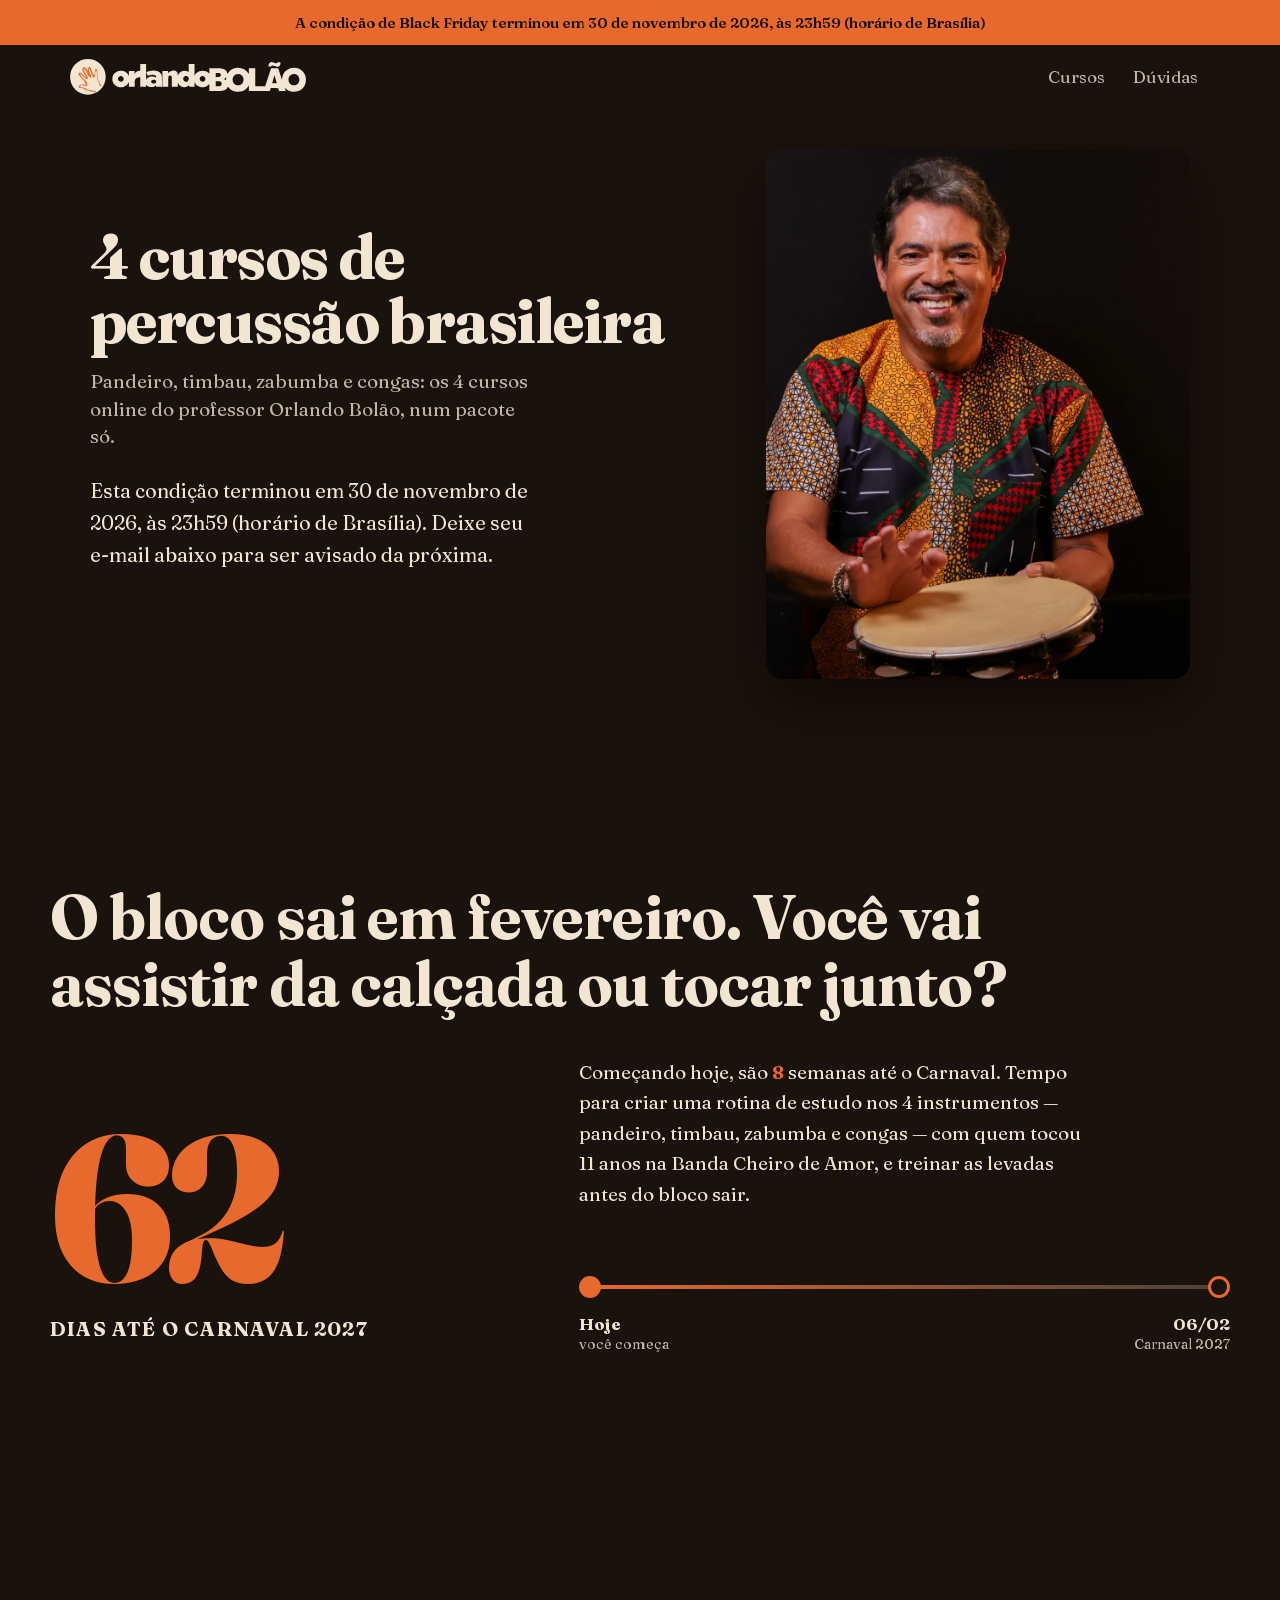
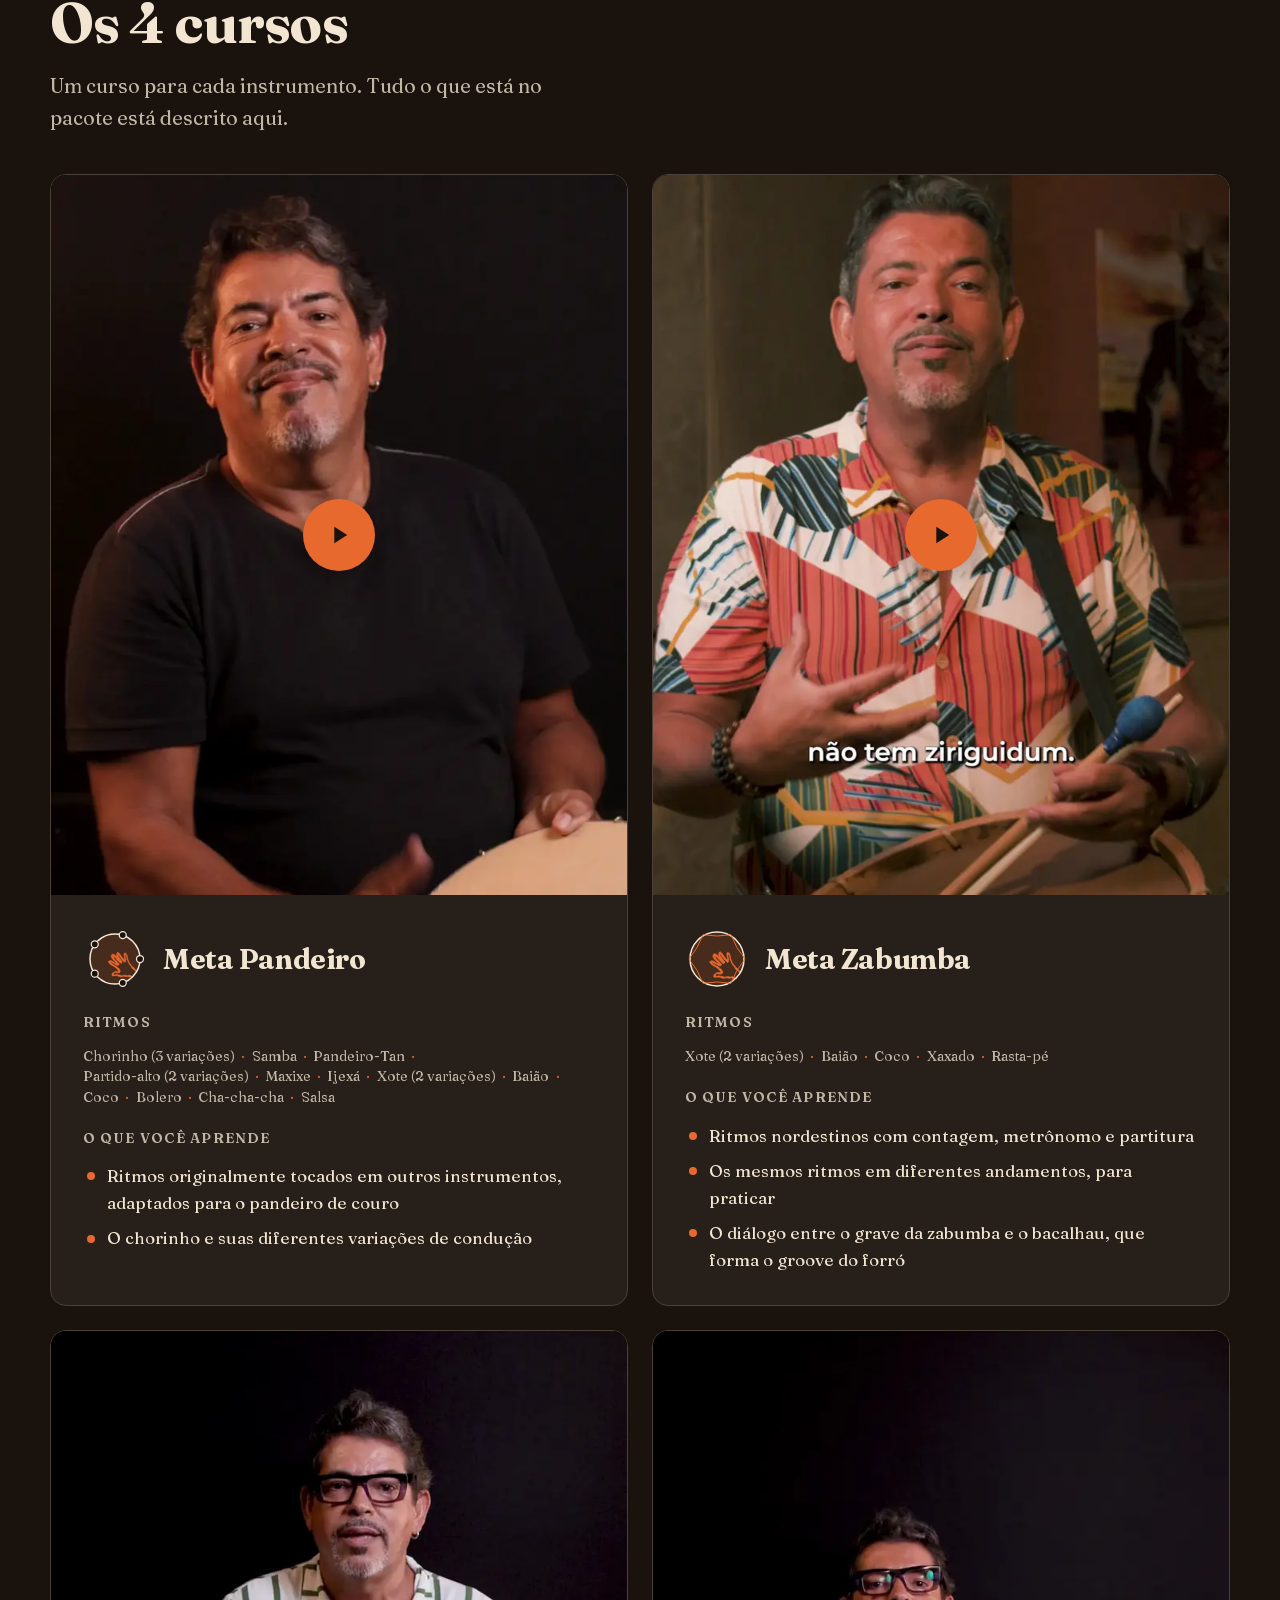
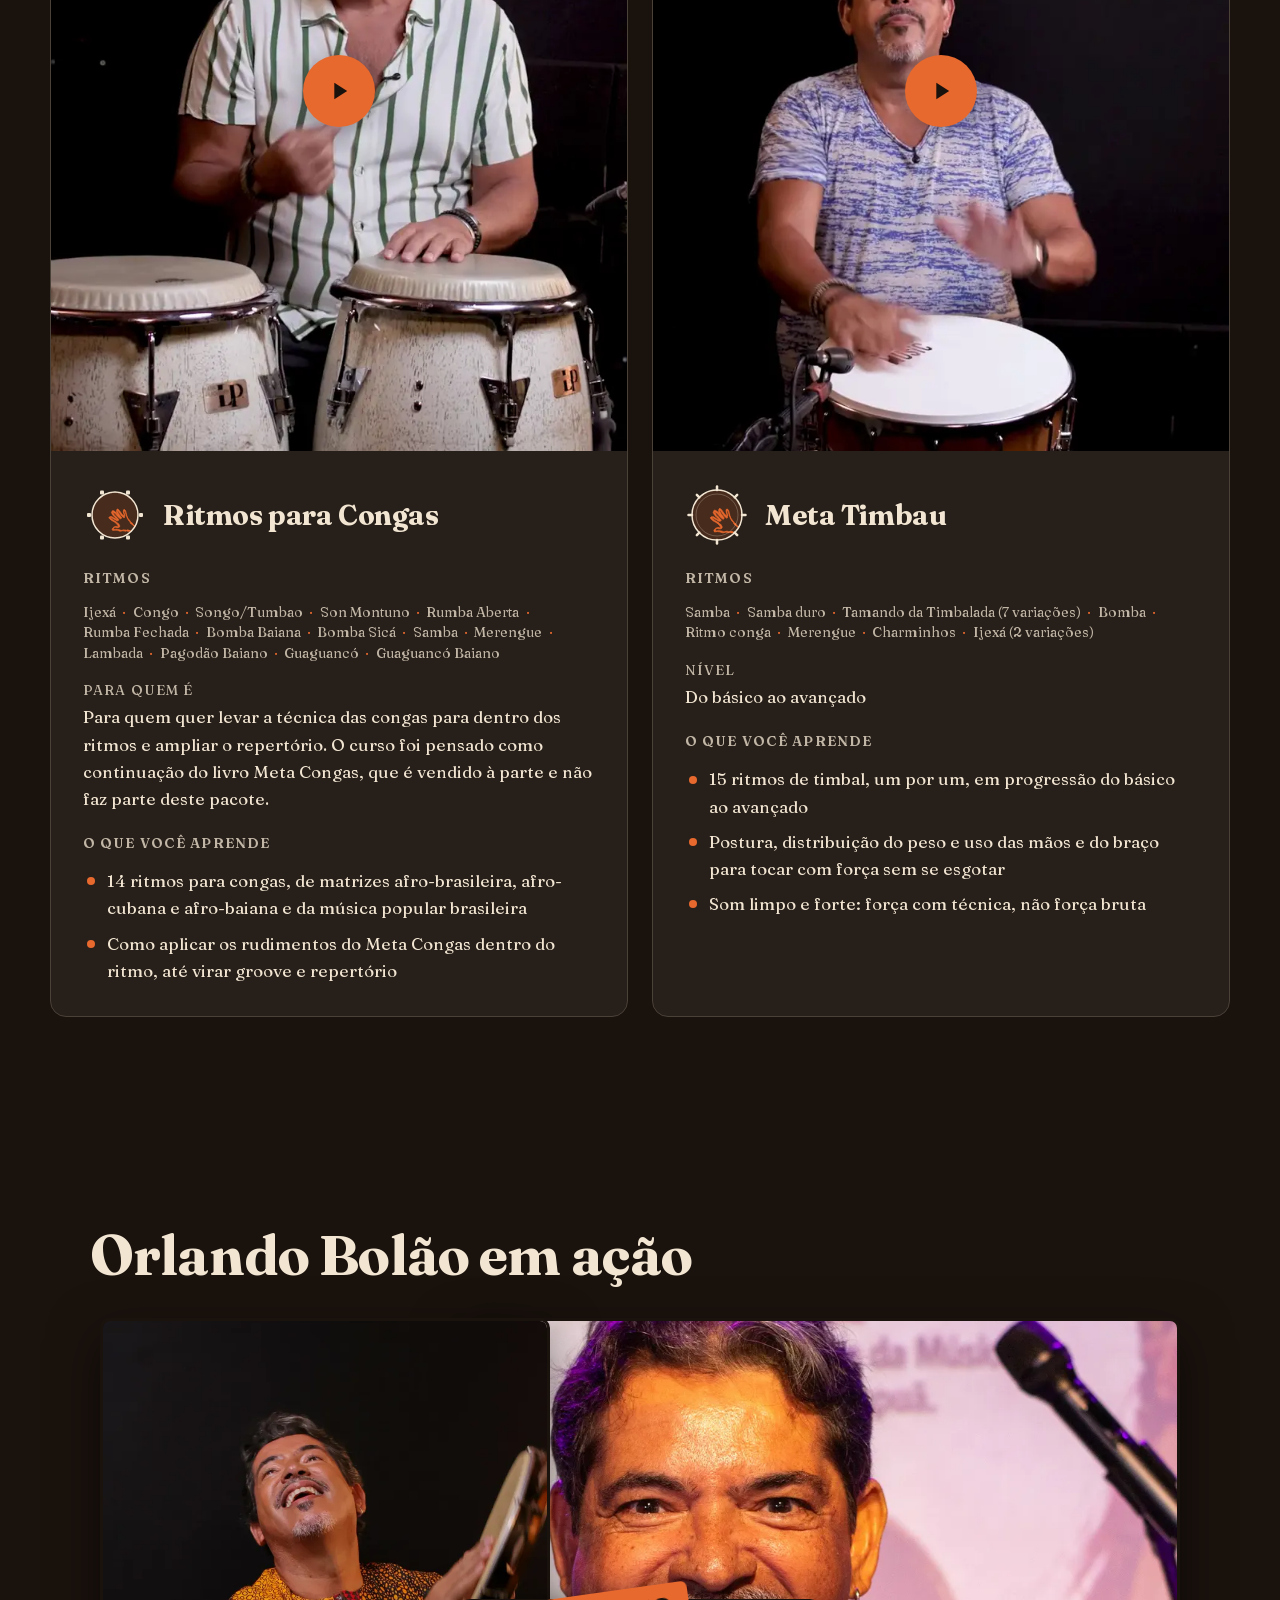
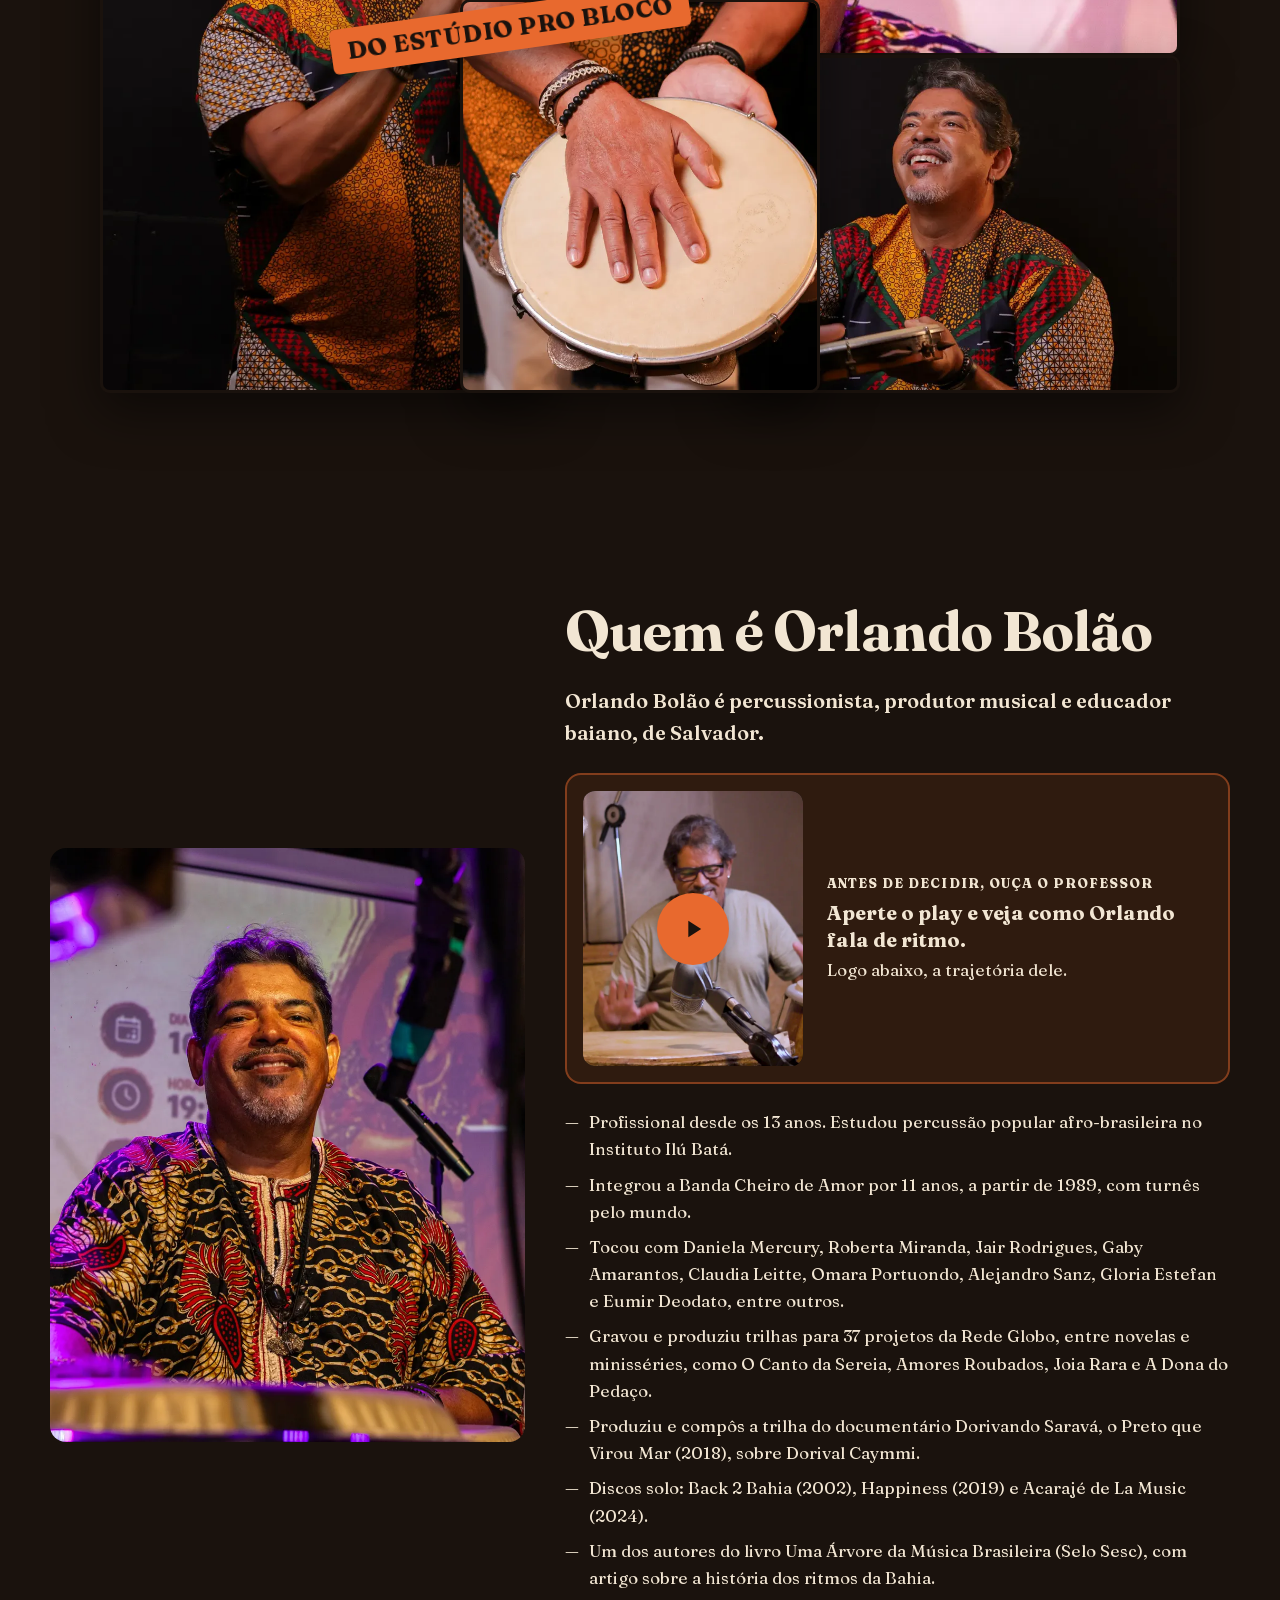
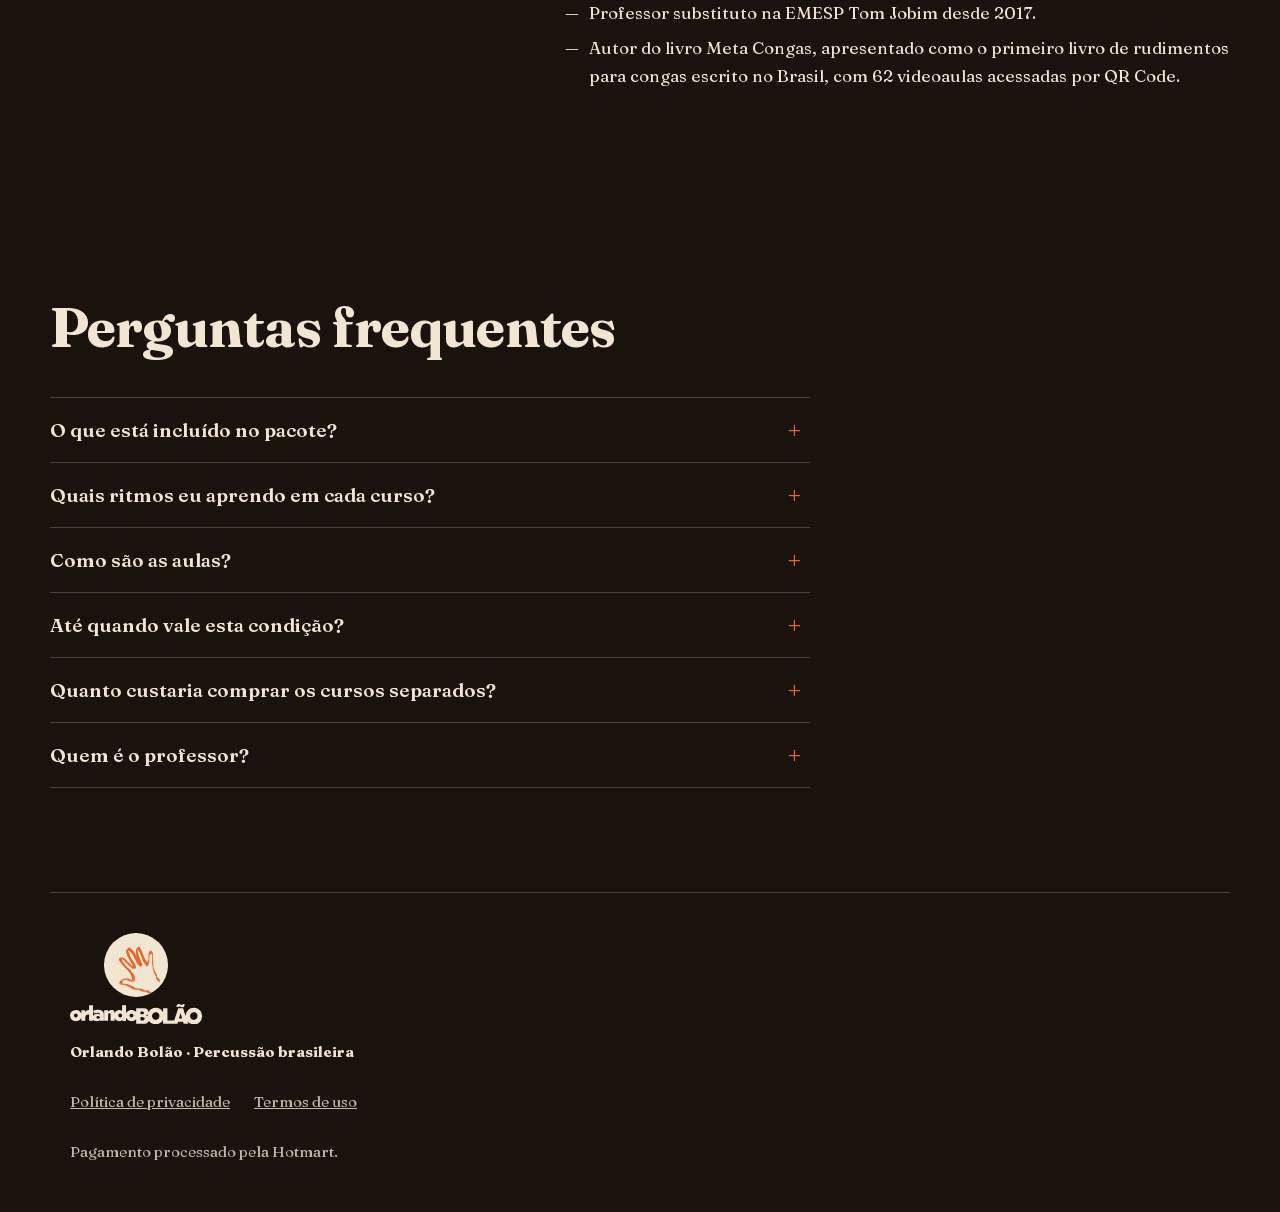
==== commit 2a8e7981: "FAQ ampliado" ====
--- a/blackfriday/index.html
+++ b/blackfriday/index.html
@@ -1,8 +1,7 @@
 <!DOCTYPE html>
 <html lang="pt-BR">
-<head>
+<head><meta name="robots" content="noindex, nofollow">
 <meta charset="utf-8">
-<meta name="robots" content="noindex, nofollow">
 <meta name="viewport" content="width=device-width, initial-scale=1">
 <script>(function(){try{var q=location.search,m=/[?&]var=(a|b)(&|$)/i.exec(q),c=/(?:^|; )bf26_var=(a|b)/.exec(document.cookie),v=m?m[1].toLowerCase():c?c[1]:(Math.random()*100<50?"b":"a");document.cookie="bf26_var="+v+";path=/;max-age=2592000;samesite=lax";if(v==="b"){document.documentElement.style.visibility="hidden";location.replace("../blackfriday-b/"+q+location.hash)}}catch(e){}})();</script>
 <title>Black Friday: 4 cursos de percussão por R$ 198 | Orlando Bolão</title>
@@ -108,6 +107,46 @@
   {
    "@type": "FAQPage",
    "mainEntity": [
+    {
+     "@type": "Question",
+     "name": "O que está incluído no pacote?",
+     "acceptedAnswer": {
+      "@type": "Answer",
+      "text": "Os 4 cursos online do professor Orlando Bolão, por R$ 198 no total (R$ 49,50 por curso): Meta Pandeiro, Meta Zabumba, Ritmos para Congas e Meta Timbau. O livro Meta Congas é vendido à parte e não faz parte deste pacote."
+     }
+    },
+    {
+     "@type": "Question",
+     "name": "Quais ritmos eu aprendo em cada curso?",
+     "acceptedAnswer": {
+      "@type": "Answer",
+      "text": "Meta Pandeiro: Chorinho (3 variações), Samba, Pandeiro-Tan, Partido-alto (2 variações), Maxixe, Ijexá, Xote (2 variações), Baião, Coco, Bolero, Cha-cha-cha, Salsa. Meta Zabumba: Xote (2 variações), Baião, Coco, Xaxado, Rasta-pé. Ritmos para Congas: Ijexá, Congo, Songo/Tumbao, Son Montuno, Rumba Aberta, Rumba Fechada, Bomba Baiana, Bomba Sicá, Samba, Merengue, Lambada, Pagodão Baiano, Guaguancó, Guaguancó Baiano. Meta Timbau: Samba, Samba duro, Tamando da Timbalada (7 variações), Bomba, Ritmo conga, Merengue, Charminhos, Ijexá (2 variações)."
+     }
+    },
+    {
+     "@type": "Question",
+     "name": "Como são as aulas?",
+     "acceptedAnswer": {
+      "@type": "Answer",
+      "text": "Meta Pandeiro: Uma coletânea de ritmos, originalmente tocados em diferentes instrumentos, adaptados para o pandeiro de couro. Começa pelo chorinho e suas variações de condução. Meta Zabumba: Seis ritmos divididos em oito aulas, com contagem, metrônomo, partitura na tela e três andamentos diferentes para praticar. Nos andamentos mais rápidos, os ritmos vêm acompanhados de triângulo e agogô. Ritmos para Congas: Aulas práticas em vídeo, em que Orlando apresenta e demonstra cada ritmo e suas levadas. Meta Timbau: Aulas separadas por ritmo, em ordem crescente de dificuldade, com partitura na tela, metrônomo e contagem em números para você se localizar dentro de cada compasso."
+     }
+    },
+    {
+     "@type": "Question",
+     "name": "Até quando vale esta condição?",
+     "acceptedAnswer": {
+      "@type": "Answer",
+      "text": "Até 30 de novembro de 2026, às 23h59 (horário de Brasília). Depois disso, o botão de compra desta página sai do ar e no lugar dele aparece o aviso de que a condição terminou."
+     }
+    },
+    {
+     "@type": "Question",
+     "name": "Quanto custaria comprar os cursos separados?",
+     "acceptedAnswer": {
+      "@type": "Answer",
+      "text": "Meta Pandeiro: R$ 99,99; Meta Zabumba: R$ 97,90; Ritmos para Congas: R$ 99,97; Meta Timbau: R$ 99,97. Somados, R$ 397,83. No pacote, R$ 198: R$ 199,83 a menos."
+     }
+    },
     {
      "@type": "Question",
      "name": "Quem é o professor?",
@@ -289,6 +328,11 @@
 <section class="faq" id="faq" data-tempo="Dúvidas" data-fx-fundo="#1A120D" data-fx-tinta="#F2E6D3" aria-labelledby="h-faq">
   <h2 id="h-faq" data-fx="subir">Perguntas frequentes</h2>
   <div class="faq-lista">
+    <details><summary>O que está incluído no pacote?</summary><div class="resp"><p>Os 4 cursos online do professor Orlando Bolão, por R$ 198 no total (R$ 49,50 por curso):</p><ul><li><a class="link-texto" href="#meta-pandeiro">Meta Pandeiro</a></li><li><a class="link-texto" href="#meta-zabumba">Meta Zabumba</a></li><li><a class="link-texto" href="#ritmos-para-congas">Ritmos para Congas</a></li><li><a class="link-texto" href="#meta-timbau">Meta Timbau</a></li></ul><p>O livro Meta Congas é vendido à parte e não faz parte deste pacote.</p></div></details>
+    <details><summary>Quais ritmos eu aprendo em cada curso?</summary><div class="resp"><ul><li><strong>Meta Pandeiro:</strong> Chorinho (3 variações), Samba, Pandeiro-Tan, Partido-alto (2 variações), Maxixe, Ijexá, Xote (2 variações), Baião, Coco, Bolero, Cha-cha-cha, Salsa.</li><li><strong>Meta Zabumba:</strong> Xote (2 variações), Baião, Coco, Xaxado, Rasta-pé.</li><li><strong>Ritmos para Congas:</strong> Ijexá, Congo, Songo/Tumbao, Son Montuno, Rumba Aberta, Rumba Fechada, Bomba Baiana, Bomba Sicá, Samba, Merengue, Lambada, Pagodão Baiano, Guaguancó, Guaguancó Baiano.</li><li><strong>Meta Timbau:</strong> Samba, Samba duro, Tamando da Timbalada (7 variações), Bomba, Ritmo conga, Merengue, Charminhos, Ijexá (2 variações).</li></ul></div></details>
+    <details><summary>Como são as aulas?</summary><div class="resp"><ul><li><strong>Meta Pandeiro:</strong> Uma coletânea de ritmos, originalmente tocados em diferentes instrumentos, adaptados para o pandeiro de couro. Começa pelo chorinho e suas variações de condução.</li><li><strong>Meta Zabumba:</strong> Seis ritmos divididos em oito aulas, com contagem, metrônomo, partitura na tela e três andamentos diferentes para praticar. Nos andamentos mais rápidos, os ritmos vêm acompanhados de triângulo e agogô.</li><li><strong>Ritmos para Congas:</strong> Aulas práticas em vídeo, em que Orlando apresenta e demonstra cada ritmo e suas levadas.</li><li><strong>Meta Timbau:</strong> Aulas separadas por ritmo, em ordem crescente de dificuldade, com partitura na tela, metrônomo e contagem em números para você se localizar dentro de cada compasso.</li></ul></div></details>
+    <details><summary>Até quando vale esta condição?</summary><div class="resp"><p>Até 30 de novembro de 2026, às 23h59 (horário de Brasília). Depois disso, o botão de compra desta página sai do ar e no lugar dele aparece o aviso de que a condição terminou.</p></div></details>
+    <details><summary>Quanto custaria comprar os cursos separados?</summary><div class="resp"><ul><li><strong>Meta Pandeiro:</strong> R$ 99,99</li><li><strong>Meta Zabumba:</strong> R$ 97,90</li><li><strong>Ritmos para Congas:</strong> R$ 99,97</li><li><strong>Meta Timbau:</strong> R$ 99,97</li></ul><p>Somados, R$ 397,83. No pacote, R$ 198: R$ 199,83 a menos.</p><p class="faq-fonte">Preços de venda avulsa exibidos nas páginas dos cursos no Hotmart Marketplace (links do botão Comprar em orlandobolão.com/cursos), conferidos em 05/11/2026.</p></div></details>
     <details><summary>Quem é o professor?</summary><div class="resp"><p>Orlando Bolão é percussionista, produtor musical e educador baiano, de Salvador.</p><ul><li>Profissional desde os 13 anos. Estudou percussão popular afro-brasileira no Instituto Ilú Batá.</li><li>Integrou a Banda Cheiro de Amor por 11 anos, a partir de 1989, com turnês pelo mundo.</li><li>Tocou com Daniela Mercury, Roberta Miranda, Jair Rodrigues, Gaby Amarantos, Claudia Leitte, Omara Portuondo, Alejandro Sanz, Gloria Estefan e Eumir Deodato, entre outros.</li><li>Gravou e produziu trilhas para 37 projetos da Rede Globo, entre novelas e minisséries, como O Canto da Sereia, Amores Roubados, Joia Rara e A Dona do Pedaço.</li><li>Produziu e compôs a trilha do documentário Dorivando Saravá, o Preto que Virou Mar (2018), sobre Dorival Caymmi.</li><li>Discos solo: Back 2 Bahia (2002), Happiness (2019) e Acarajé de La Music (2024).</li><li>Um dos autores do livro Uma Árvore da Música Brasileira (Selo Sesc), com artigo sobre a história dos ritmos da Bahia.</li><li>Professor substituto na EMESP Tom Jobim desde 2017.</li><li>Autor do livro Meta Congas, apresentado como o primeiro livro de rudimentos para congas escrito no Brasil, com 62 videoaulas acessadas por QR Code.</li></ul><p><a class="link-texto" href="#professor">Leia mais sobre Orlando Bolão</a></p></div></details>
   </div>
 </section>
--- a/blackfriday/style.css
+++ b/blackfriday/style.css
@@ -452,6 +452,7 @@
 .faq .resp { padding: 0 0 24px; color: var(--suave); display: grid; gap: 12px; max-width: 62ch; }
 .faq .resp ul { padding-left: 20px; display: grid; gap: 6px; }
 .faq .resp strong { color: var(--texto); }
+.faq .resp .faq-fonte { font-size: 0.8125rem; }
 .faq-whats { margin-top: 24px; color: var(--suave); }
 @media (prefers-reduced-motion: reduce) { .faq summary::after { transition: none; } }
 
